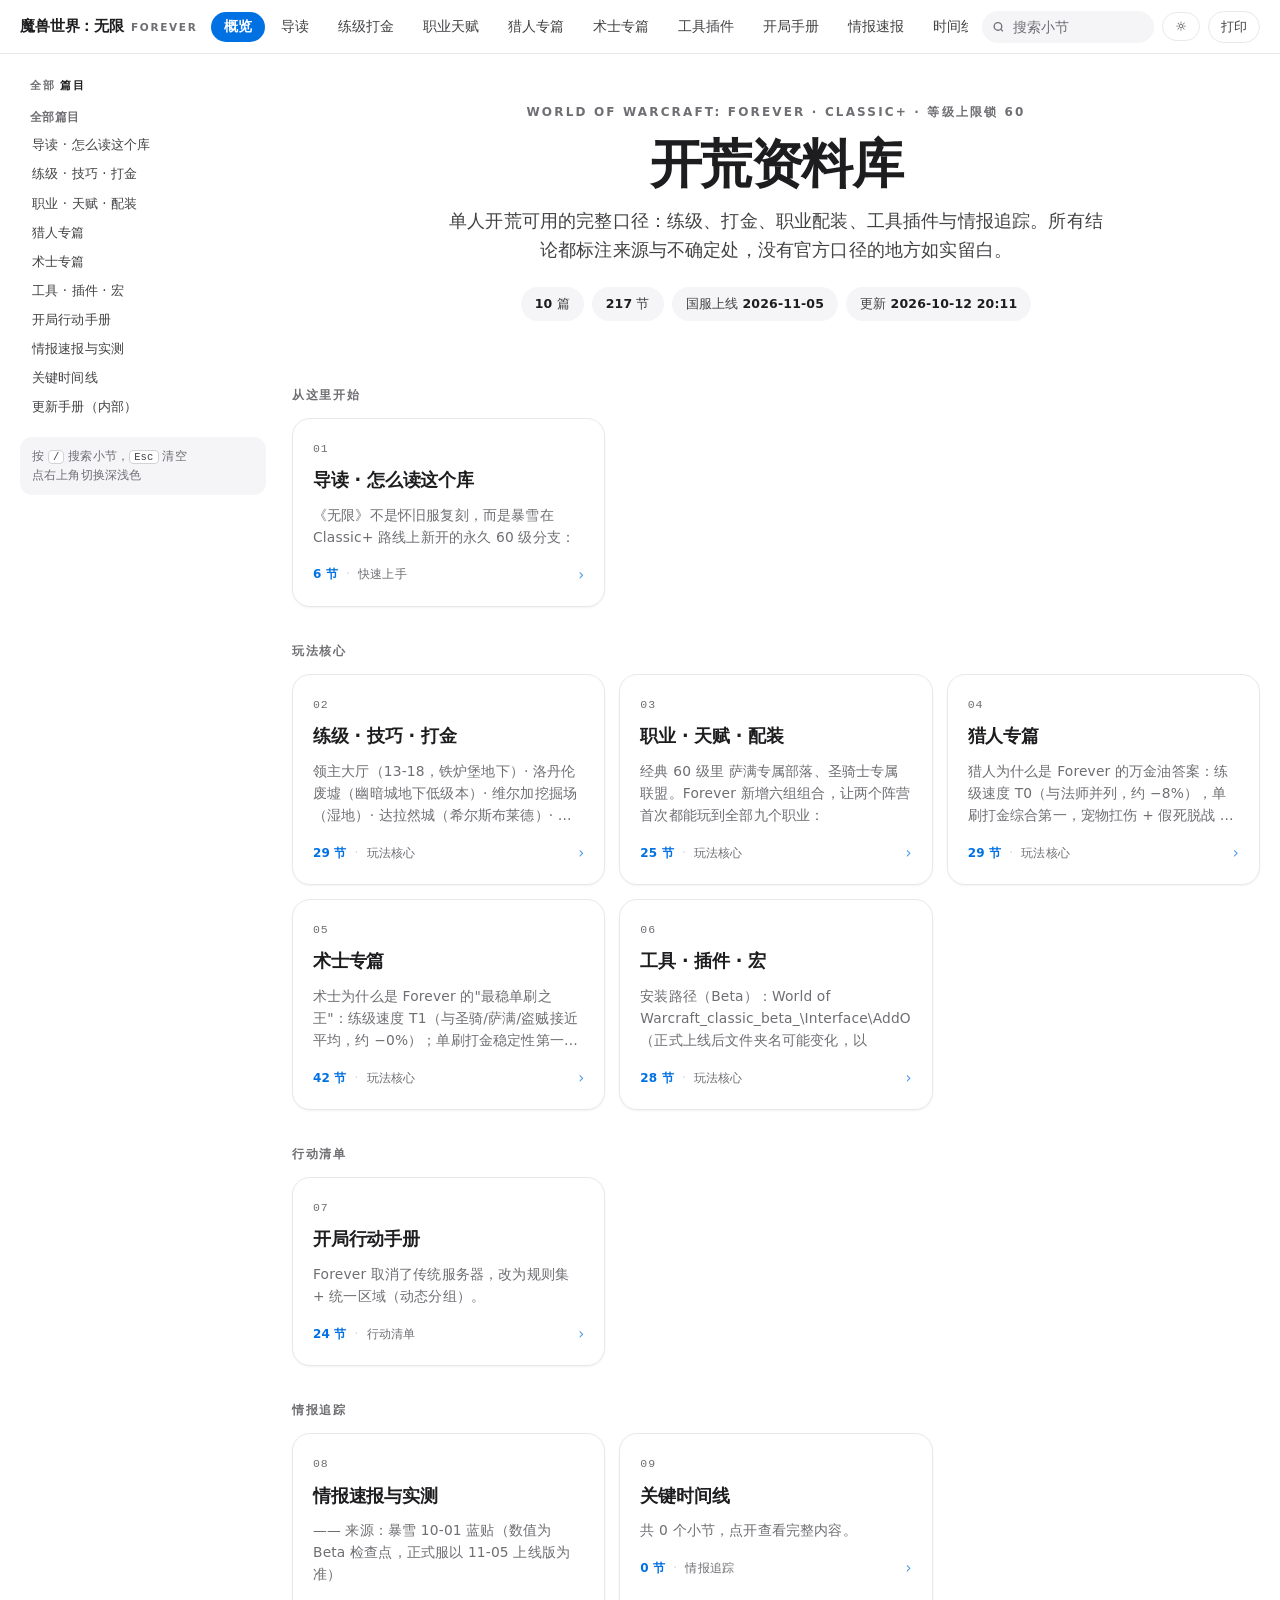
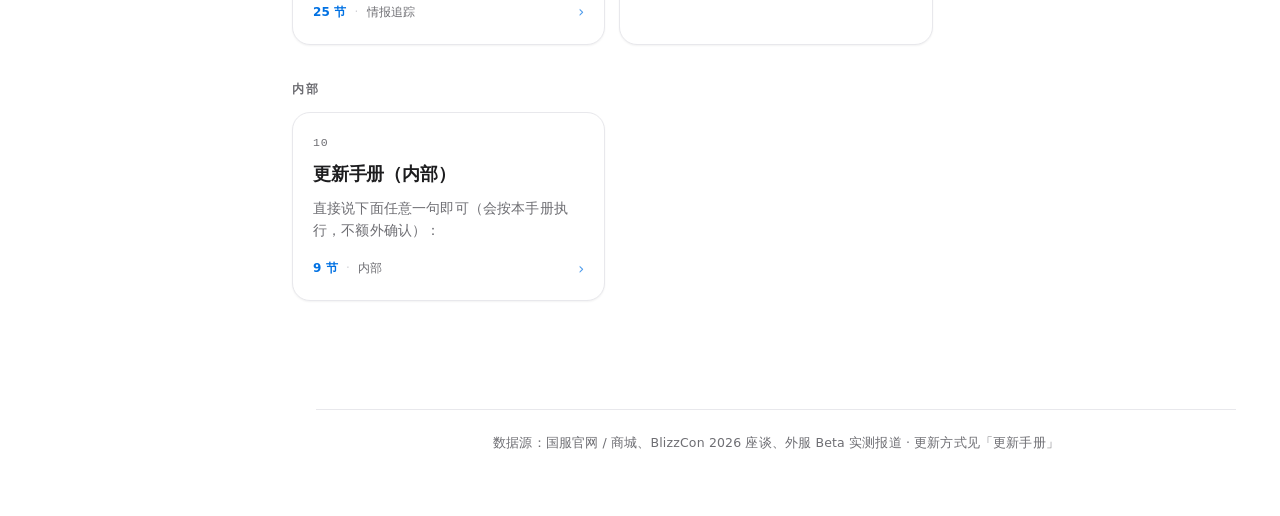
==== index.html @ 631a5f52 "更新：2026-10-12 20:12 同步最新资料库（自动重建网页 + 全量推送）" ====
<!DOCTYPE html>
<html lang="zh-CN" data-theme="light"><head><meta charset="utf-8">
<meta name="viewport" content="width=device-width,initial-scale=1">
<title>《魔兽世界》：无限 · 开荒资料库</title>
<style>/* ============================================================
   Theme: Apple / Google 式轻盈排版
   亮色为主 + 深色可切换；系统字体；大留白；弱装饰
   层级只靠字号 / 字重 / 间距，不用边框与底纹堆叠
   ============================================================ */
:root{
  --bg:#ffffff;
  --bg-soft:#f5f5f7;
  --card:#ffffff;
  --txt:#1d1d1f;
  --txt-2:#424245;
  --mut:#6e6e73;
  --line:#e8e8ec;
  --line-2:#d2d2d7;
  --accent:#0071e3;
  --accent-soft:rgba(0,113,227,.09);
  --accent-line:rgba(0,113,227,.32);
  --code-bg:#f5f5f7;
  --top-bg:rgba(255,255,255,.78);
  --gold:#8a7038;
  --radius:18px;
  --radius-s:12px;
  --shadow:0 1px 2px rgba(0,0,0,.04), 0 12px 32px rgba(0,0,0,.07);
  --shadow-s:0 1px 2px rgba(0,0,0,.05);
  --sans:-apple-system,BlinkMacSystemFont,"SF Pro Text","SF Pro Display",
         "Segoe UI Variable Text","Segoe UI","PingFang SC","Hiragino Sans GB",
         "Microsoft YaHei",system-ui,sans-serif;
  --mono:"SF Mono",ui-monospace,Menlo,Consolas,"Cascadia Mono",monospace;
  --top-h:54px;
}
html[data-theme="dark"]{
  --bg:#0b0b0d;
  --bg-soft:#161617;
  --card:#151517;
  --txt:#f2f2f4;
  --txt-2:#c9c9ce;
  --mut:#8e8e93;
  --line:#2a2a2d;
  --line-2:#3a3a3e;
  --accent:#2997ff;
  --accent-soft:rgba(41,151,255,.13);
  --accent-line:rgba(41,151,255,.42);
  --code-bg:#1c1c1f;
  --top-bg:rgba(11,11,13,.78);
  --gold:#c8aa6e;
  --shadow:0 1px 2px rgba(0,0,0,.5), 0 12px 32px rgba(0,0,0,.45);
}
*{box-sizing:border-box}
html{scroll-behavior:smooth;-webkit-text-size-adjust:100%}
body{
  margin:0;
  font-family:var(--sans);
  font-size:16.5px;
  line-height:1.75;
  letter-spacing:.01em;
  color:var(--txt);
  background:var(--bg);
  -webkit-font-smoothing:antialiased;
}
::selection{background:var(--accent-soft);color:var(--txt)}
a{color:var(--accent);text-decoration:none;border-bottom:1px solid var(--accent-line)}
a:hover{border-bottom-color:var(--accent)}
button{font-family:inherit}

/* ---------- 顶部条（毛玻璃，一步切篇） ---------- */
header.top{
  position:sticky;top:0;z-index:20;height:var(--top-h);
  background:var(--top-bg);
  backdrop-filter:saturate(180%) blur(18px);
  -webkit-backdrop-filter:saturate(180%) blur(18px);
  border-bottom:1px solid var(--line);
}
.top-in{
  max-width:1400px;margin:0 auto;height:100%;
  display:flex;align-items:center;gap:14px;padding:0 20px;
}
.brand{
  display:flex;align-items:baseline;gap:7px;flex:0 0 auto;cursor:pointer;
  border:0;color:var(--txt);font-size:15px;font-weight:700;letter-spacing:-.01em;
}
.brand:hover{border:0}
.brand em{
  font-style:normal;font-size:10.5px;font-weight:600;letter-spacing:.16em;
  color:var(--mut);text-transform:uppercase;
}
nav.chips{
  flex:1 1 auto;min-width:0;display:flex;gap:3px;overflow-x:auto;
  scrollbar-width:none;-ms-overflow-style:none;
}
nav.chips::-webkit-scrollbar{display:none}
.chip{
  flex:0 0 auto;white-space:nowrap;cursor:pointer;
  padding:6px 13px;border:0;border-radius:999px;
  font-size:13.5px;font-weight:500;color:var(--txt-2);
  background:transparent;transition:background .16s,color .16s;
}
.chip:hover{background:var(--bg-soft)}
.chip.on{background:var(--accent);color:#fff;font-weight:600}
html[data-theme="dark"] .chip.on{color:#fff}
.tools{flex:0 0 auto;display:flex;align-items:center;gap:8px}
.search{position:relative}
.search input{
  width:172px;padding:7px 12px 7px 30px;
  font-family:inherit;font-size:13.5px;color:var(--txt);
  background:var(--bg-soft);border:1px solid transparent;border-radius:999px;
  transition:.18s;
}
.search input::placeholder{color:var(--mut)}
.search input:focus{
  outline:none;background:var(--card);
  border-color:var(--accent-line);box-shadow:0 0 0 4px var(--accent-soft);
}
.search .ico{
  position:absolute;left:10px;top:50%;transform:translateY(-50%);
  width:13px;height:13px;color:var(--mut);pointer-events:none;
}
.tools button{
  cursor:pointer;border:1px solid var(--line);background:var(--card);
  color:var(--txt-2);border-radius:999px;padding:6px 12px;font-size:13px;
  transition:.16s;
}
.tools button:hover{border-color:var(--accent-line);color:var(--accent)}
@media(max-width:1080px){
  .search input{width:120px}
  .brand em{display:none}
}
@media(max-width:820px){
  .search{display:none}
  .chip{padding:5px 11px;font-size:13px}
}

/* ---------- 布局 ---------- */
#app{
  display:flex;align-items:flex-start;gap:22px;
  max-width:1400px;margin:0 auto;padding:22px 20px 40px;
}

/* ---------- 侧栏：只放当前篇目录 ---------- */
aside.side{
  width:250px;flex:0 0 250px;position:sticky;top:calc(var(--top-h) + 22px);
  align-self:flex-start;max-height:calc(100vh - var(--top-h) - 44px);
  overflow-y:auto;overscroll-behavior:contain;padding-right:4px;
}
aside.side::-webkit-scrollbar{width:6px}
aside.side::-webkit-scrollbar-thumb{background:var(--line-2);border-radius:3px}
aside.side::-webkit-scrollbar-track{background:transparent}
.side-t{
  font-size:11px;font-weight:600;letter-spacing:.14em;text-transform:uppercase;
  color:var(--mut);margin:0 0 8px 10px;
}
.side-t b{color:var(--txt);font-weight:600}
.toclist a{
  display:block;border:0;border-left:2px solid transparent;
  padding:4px 10px;margin:1px 0;border-radius:0 8px 8px 0;
  font-size:13.4px;line-height:1.5;color:var(--txt-2);
  overflow:hidden;text-overflow:ellipsis;white-space:nowrap;transition:.14s;
}
.toclist a.l1{padding-left:22px;font-size:12.8px;color:var(--mut);display:none}
.toclist a.l1.sub-show{display:block}
.toclist.res a.l1{display:block}
.toclist a:hover{color:var(--accent);background:var(--bg-soft);border-left-color:var(--accent-line)}
.toclist a.cur{color:var(--accent);font-weight:600;border-left-color:var(--accent);background:var(--accent-soft)}
.tocgroup{
  font-size:11.5px;color:var(--mut);margin:12px 0 4px;padding-left:10px;
  font-weight:600;letter-spacing:.04em;
}
.side-empty{font-size:13px;color:var(--mut);padding:6px 10px}
.side-hint{
  margin-top:16px;padding:10px 12px;border-radius:var(--radius-s);
  background:var(--bg-soft);font-size:11.5px;line-height:1.6;color:var(--mut);
}
.side-hint kbd{
  font-family:var(--mono);font-size:10.5px;background:var(--card);
  border:1px solid var(--line-2);border-radius:4px;padding:0 4px;color:var(--txt-2);
}

/* ---------- 正文 ---------- */
main{flex:1;min-width:0}
.doc{display:none;max-width:920px;margin:0 auto}
.doc.home{max-width:1080px}
.doc.on{display:block}
.doc .title{
  font-size:31px;font-weight:700;letter-spacing:-.015em;line-height:1.25;
  margin:6px 0 6px;color:var(--txt);
}
.doc .sub{font-size:14px;color:var(--mut);margin:0 0 26px}
.doc .sub span+span::before{content:"·";margin:0 8px;color:var(--line-2)}

h1{font-size:31px;font-weight:700;letter-spacing:-.015em;margin:0}
h2{
  font-size:22px;font-weight:700;letter-spacing:-.01em;color:var(--txt);
  margin:40px 0 12px;scroll-margin-top:calc(var(--top-h) + 24px);
}
h3{
  font-size:18px;font-weight:600;color:var(--txt);
  margin:28px 0 10px;scroll-margin-top:calc(var(--top-h) + 24px);
}
h4,h5,h6{font-size:16px;font-weight:600;color:var(--txt-2);margin:20px 0 8px;
  scroll-margin-top:calc(var(--top-h) + 24px)}
p{margin:12px 0}
strong{font-weight:700;color:var(--txt)}
em{font-style:normal;color:var(--txt)}
hr{border:0;height:1px;background:var(--line);margin:34px 0}

ul,ol{margin:12px 0;padding-left:24px}
li{margin:6px 0}
li::marker{color:var(--mut)}
ul ul,ol ol,ul ol,ol ul{margin:6px 0}

blockquote{
  margin:18px 0;padding:14px 18px;border-radius:0 var(--radius-s) var(--radius-s) 0;
  background:var(--bg-soft);border-left:3px solid var(--accent);
  color:var(--txt-2);font-size:15.5px;
}
blockquote strong{color:var(--txt)}

code{
  font-family:var(--mono);font-size:13.6px;background:var(--code-bg);
  padding:2px 6px;border-radius:6px;color:var(--txt);
}
pre{
  margin:18px 0;padding:16px 18px;border-radius:var(--radius-s);
  background:var(--code-bg);white-space:pre-wrap;word-break:break-word;
  overflow-x:auto;
}
pre code{background:none;padding:0;font-size:13.4px}

/* ---------- 表格 ---------- */
.tw{
  margin:20px 0;border:1px solid var(--line);border-radius:var(--radius-s);
  overflow-x:auto;background:var(--card);
}
table{border-collapse:collapse;width:100%;font-size:14.6px}
th{
  text-align:left;font-weight:600;font-size:13.6px;color:var(--txt-2);
  background:var(--bg-soft);padding:11px 14px;
  border-bottom:1px solid var(--line-2);white-space:nowrap;
}
td{
  padding:11px 14px;border-bottom:1px solid var(--line);
  color:var(--txt-2);vertical-align:top;
}
tbody tr:last-child td{border-bottom:0}
tbody tr:hover{background:var(--accent-soft)}

.cb{
  display:inline-block;width:15px;height:15px;margin-right:8px;vertical-align:-3px;
  border:1.5px solid var(--line-2);border-radius:4px;background:var(--card);
}
.cb.checked{background:var(--accent);border-color:var(--accent);position:relative}
.cb.checked::after{
  content:"";position:absolute;left:4px;top:1px;width:4px;height:8px;
  border:2px solid #fff;border-top:0;border-left:0;transform:rotate(40deg);
}

/* ---------- 首页概览 ---------- */
.home .hero{padding:26px 0 30px;text-align:center}
.home .eyebrow{
  font-size:12px;font-weight:600;letter-spacing:.18em;text-transform:uppercase;
  color:var(--mut);margin-bottom:12px;
}
.home h1{
  font-size:clamp(34px,5.2vw,52px);letter-spacing:-.03em;line-height:1.12;
  margin:0 0 14px;font-weight:700;
}
.home .lede{
  max-width:660px;margin:0 auto;font-size:17.5px;line-height:1.65;color:var(--txt-2);
}
.home .facts{
  display:flex;flex-wrap:wrap;justify-content:center;gap:8px;margin-top:22px;
}
.home .facts span{
  font-size:12.5px;color:var(--txt-2);background:var(--bg-soft);
  border-radius:999px;padding:6px 14px;
}
.home .facts span b{color:var(--txt);font-weight:600}
.home .sec-t{
  font-size:12px;font-weight:600;letter-spacing:.14em;text-transform:uppercase;
  color:var(--mut);margin:34px 0 12px;
}
.grid{display:grid;grid-template-columns:repeat(auto-fill,minmax(268px,1fr));gap:14px}
.card{
  cursor:pointer;background:var(--card);border:1px solid var(--line);
  border-radius:var(--radius);padding:20px 20px 18px;
  box-shadow:var(--shadow-s);transition:transform .18s,box-shadow .18s,border-color .18s;
}
.card:hover{
  transform:translateY(-3px);box-shadow:var(--shadow);border-color:var(--accent-line);
}
.card .no{
  font-family:var(--mono);font-size:11.5px;color:var(--mut);letter-spacing:.08em;
}
.card h3{font-size:17.5px;font-weight:600;margin:6px 0 8px;color:var(--txt);letter-spacing:-.01em}
.card p{
  font-size:13.8px;line-height:1.6;color:var(--mut);margin:0 0 14px;
  display:-webkit-box;-webkit-line-clamp:3;-webkit-box-orient:vertical;overflow:hidden;
}
.card .meta{font-size:12px;color:var(--mut);display:flex;align-items:center;gap:8px}
.card .meta b{color:var(--accent);font-weight:600}
.card .meta i{font-style:normal;color:var(--line-2)}
.card .arrow{margin-left:auto;color:var(--accent);font-size:15px;opacity:.7}
.card:hover .arrow{opacity:1}

/* ---------- 上一篇 / 下一篇 ---------- */
.pager{display:flex;gap:12px;margin:52px 0 0}
.pager a{
  flex:1;min-width:0;border:1px solid var(--line);border-radius:var(--radius);
  background:var(--card);padding:15px 18px;color:var(--txt);
  box-shadow:var(--shadow-s);transition:.18s;
}
.pager a:hover{border-color:var(--accent-line);transform:translateY(-2px);box-shadow:var(--shadow)}
.pager a .lab{display:block;font-size:11.5px;color:var(--mut);letter-spacing:.06em;margin-bottom:3px}
.pager a .nm{
  display:block;font-size:15px;font-weight:600;
  overflow:hidden;text-overflow:ellipsis;white-space:nowrap;
}
.pager a.next{text-align:right}

/* ---------- 回到顶部 ---------- */
#totop{
  position:fixed;right:22px;bottom:26px;width:42px;height:42px;border-radius:50%;
  cursor:pointer;z-index:15;background:var(--card);color:var(--txt-2);
  border:1px solid var(--line);box-shadow:var(--shadow-s);font-size:17px;line-height:1;
  opacity:0;pointer-events:none;transition:.2s;
}
#totop.show{opacity:.92;pointer-events:auto}
#totop:hover{color:var(--accent);border-color:var(--accent-line)}

footer{
  max-width:920px;margin:56px auto 0;padding:22px 0;text-align:center;
  color:var(--mut);font-size:12.5px;border-top:1px solid var(--line);
}

::-webkit-scrollbar{width:10px;height:10px}
::-webkit-scrollbar-track{background:transparent}
::-webkit-scrollbar-thumb{background:var(--line-2);border-radius:5px;border:3px solid var(--bg)}
::-webkit-scrollbar-thumb:hover{background:var(--mut)}

@media(max-width:1000px){
  #app{flex-direction:column;gap:0;padding:16px 16px 30px}
  aside.side{
    width:100%;flex:none;position:static;max-height:none;overflow:visible;
    margin:0 0 18px;padding:14px 16px;border:1px solid var(--line);
    border-radius:var(--radius);background:var(--bg-soft);
  }
  .doc .title{font-size:26px}
  .pager{flex-direction:column}
}

@media print{
  header.top,aside.side,#totop,.pager{display:none!important}
  #app{display:block;max-width:none;padding:0}
  body{background:#fff;color:#1a1a1a;font-size:11pt}
  .doc{display:block!important;max-width:none;margin:0;page-break-after:always}
  .home{page-break-after:always}
  h2{font-size:15pt;margin:18px 0 8px;scroll-margin-top:0}
  h3{font-size:12.5pt}
  th{background:#f2f2f4;color:#333}
  td,li,p{color:#222}
  .tw{border:1px solid #ccc;margin:10px 0}
  pre,code{background:#f4f4f6;color:#222}
  blockquote{background:#f6f6f8;border-left:3px solid #999;color:#333}
  .card{border:1px solid #ddd;box-shadow:none;break-inside:avoid}
  a{color:#1a1a1a;border:0}
}
</style>
<script>
(function(){try{
  var t=localStorage.getItem('wf-theme');
  if(!t){t=(window.matchMedia&&window.matchMedia('(prefers-color-scheme: dark)').matches)?'dark':'light';}
  document.documentElement.setAttribute('data-theme',t);
}catch(e){}})();
</script></head><body>
<header class="top"><div class="top-in">
  <a class="brand" href="#home">魔兽世界：无限<em>Forever</em></a>
  <nav class="chips"><button class="chip on" type="button" data-k="home">概览</button><button class="chip" type="button" data-k="README_md">导读</button><button class="chip" type="button" data-k="leveling_and_gold_md">练级打金</button><button class="chip" type="button" data-k="classes_and_gear_md">职业天赋</button><button class="chip" type="button" data-k="hunter_md">猎人专篇</button><button class="chip" type="button" data-k="warlock_md">术士专篇</button><button class="chip" type="button" data-k="tools_and_ui_md">工具插件</button><button class="chip" type="button" data-k="launch_playbook_md">开局手册</button><button class="chip" type="button" data-k="intel_digest_md">情报速报</button><button class="chip" type="button" data-k="timeline_md">时间线</button><button class="chip" type="button" data-k="update_playbook_md">更新手册</button></nav>
  <div class="tools">
    <div class="search">
      <svg class="ico" viewBox="0 0 24 24" fill="none" stroke="currentColor" stroke-width="2.4">
        <circle cx="11" cy="11" r="7"></circle><path d="M20 20l-3.6-3.6"></path></svg>
      <input id="q" placeholder="搜索小节" autocomplete="off">
    </div>
    <button type="button" id="themeBtn" title="切换深浅">&#9788;</button>
    <button type="button" onclick="window.print()">打印</button>
  </div>
</div></header>
<div id="app">
  <aside class="side">
    <div class="side-t">本篇 <b>目录</b></div>
    <div class="toclist" id="tocList"></div>
    <div class="side-hint">按 <kbd>/</kbd> 搜索小节，<kbd>Esc</kbd> 清空<br>点右上角切换深浅色</div>
  </aside>
  <main>
    <section class="doc home on" id="home"><div class="hero"><div class="eyebrow">World of Warcraft: Forever &#183; Classic+ &#183; 等级上限锁 60</div><h1>开荒资料库</h1><p class="lede">单人开荒可用的完整口径：练级、打金、职业配装、工具插件与情报追踪。所有结论都标注来源与不确定处，没有官方口径的地方如实留白。</p><div class="facts"><span><b>10</b> 篇</span><span><b>217</b> 节</span><span>国服上线 <b>2026-11-05</b></span><span>更新 <b>2026-10-12 20:11</b></span></div></div><div class="sec-t">从这里开始</div><div class="grid"><div class="card" data-k="README_md" role="button" tabindex="0"><div class="no">01</div><h3>导读 · 怎么读这个库</h3><p>《无限》不是怀旧服复刻，而是暴雪在 Classic+ 路线上新开的永久 60 级分支：</p><div class="meta"><b>6 节</b><i>·</i><span>快速上手</span><span class="arrow">&#8250;</span></div></div></div><div class="sec-t">玩法核心</div><div class="grid"><div class="card" data-k="leveling_and_gold_md" role="button" tabindex="0"><div class="no">02</div><h3>练级 · 技巧 · 打金</h3><p>领主大厅（13-18，铁炉堡地下）· 洛丹伦废墟（幽暗城地下低级本）· 维尔加挖掘场（湿地）· 达拉然城（希尔斯布莱德）· 沉没之城（纳迦/海盗）· 克</p><div class="meta"><b>29 节</b><i>·</i><span>玩法核心</span><span class="arrow">&#8250;</span></div></div><div class="card" data-k="classes_and_gear_md" role="button" tabindex="0"><div class="no">03</div><h3>职业 · 天赋 · 配装</h3><p>经典 60 级里 萨满专属部落、圣骑士专属联盟。Forever 新增六组组合，让两个阵营首次都能玩到全部九个职业：</p><div class="meta"><b>25 节</b><i>·</i><span>玩法核心</span><span class="arrow">&#8250;</span></div></div><div class="card" data-k="hunter_md" role="button" tabindex="0"><div class="no">04</div><h3>猎人专篇</h3><p>猎人为什么是 Forever 的万金油答案：练级速度 T0（与法师并列，约 −8%），单刷打金综合第一，宠物扛伤 + 假死脱战 + 几乎零消耗。最契合 </p><div class="meta"><b>29 节</b><i>·</i><span>玩法核心</span><span class="arrow">&#8250;</span></div></div><div class="card" data-k="warlock_md" role="button" tabindex="0"><div class="no">05</div><h3>术士专篇</h3><p>术士为什么是 Forever 的"最稳单刷之王"：练级速度 T1（与圣骑/萨满/盗贼接近平均，约 −0%）；单刷打金稳定性第一（几乎不会死）；宠物坦 +</p><div class="meta"><b>42 节</b><i>·</i><span>玩法核心</span><span class="arrow">&#8250;</span></div></div><div class="card" data-k="tools_and_ui_md" role="button" tabindex="0"><div class="no">06</div><h3>工具 · 插件 · 宏</h3><p>安装路径（Beta）：World of Warcraft_classic_beta_\Interface\AddOns\（正式上线后文件夹名可能变化，以</p><div class="meta"><b>28 节</b><i>·</i><span>玩法核心</span><span class="arrow">&#8250;</span></div></div></div><div class="sec-t">行动清单</div><div class="grid"><div class="card" data-k="launch_playbook_md" role="button" tabindex="0"><div class="no">07</div><h3>开局行动手册</h3><p>Forever 取消了传统服务器，改为规则集 + 统一区域（动态分组）。</p><div class="meta"><b>24 节</b><i>·</i><span>行动清单</span><span class="arrow">&#8250;</span></div></div></div><div class="sec-t">情报追踪</div><div class="grid"><div class="card" data-k="intel_digest_md" role="button" tabindex="0"><div class="no">08</div><h3>情报速报与实测</h3><p>—— 来源：暴雪 10-01 蓝贴（数值为 Beta 检查点，正式服以 11-05 上线版为准）</p><div class="meta"><b>25 节</b><i>·</i><span>情报追踪</span><span class="arrow">&#8250;</span></div></div><div class="card" data-k="timeline_md" role="button" tabindex="0"><div class="no">09</div><h3>关键时间线</h3><p>共 0 个小节，点开查看完整内容。</p><div class="meta"><b>0 节</b><i>·</i><span>情报追踪</span><span class="arrow">&#8250;</span></div></div></div><div class="sec-t">内部</div><div class="grid"><div class="card" data-k="update_playbook_md" role="button" tabindex="0"><div class="no">10</div><h3>更新手册（内部）</h3><p>直接说下面任意一句即可（会按本手册执行，不额外确认）：</p><div class="meta"><b>9 节</b><i>·</i><span>内部</span><span class="arrow">&#8250;</span></div></div></div></section><section class="doc" id="README_md"><div class="title">导读 · 怎么读这个库</div><div class="sub"><span>快速上手</span><span>6 节</span></div><blockquote>Classic+ 永久分支 · 等级上限锁 60 · 无飞行 · 无等级缩放 · 规则集取代服务器 国服上线 <strong>2026-11-05 约 07:00</strong>（= 2026-11-04 15:00 PST）</blockquote>
<hr>
<h2 id="p1_sec1">一、这到底是什么</h2>
<p>《无限》不是怀旧服复刻，而是暴雪在 <strong>Classic+</strong> 路线上新开的<strong>永久 60 级分支</strong>：</p>
<ul><li><strong>永久</strong>：不删档、不转换，账号资产长期保留（与"赛季服"相反）</li><li><strong>等级锁 60</strong>：没有满级之后继续升的天数系统</li><li><strong>无飞行</strong>：40 级才有地面坐骑，地图移动成本极高 —— 这是所有路线计算的起点</li><li><strong>无等级缩放 / 无直升</strong>：1-60 必须实打实练</li><li><strong>规则集（Rule Set）取代服务器</strong>：同规则集 + 同阵营才能组队</li><li><strong>无个人拾取</strong>：团本掉落所有人都能拿，也意味着"带老板"彻底归零</li></ul>
<h2 id="p1_sec2">二、关键事实速览</h2>
<div class="tw"><table><thead><tr><th>项目</th><th>事实</th></tr></thead><tbody><tr><td>上线（全球）</td><td>2026-11-04 15:00 PST = 北京 11-05 约 07:00</td></tr><tr><td>国服 Beta</td><td>2026-10-06 ~ 10-26（删档，¥388 天裔史诗礼包 / 官方活动资格）</td></tr><tr><td>国际服 Beta</td><td>2026-09-17 开，10-01 升 30 级，10-21 结束</td></tr><tr><td>名称预留</td><td><strong>国服 11-03 ~ 11-04</strong>／<strong>国际服 10-27 ~ 11-03</strong>（分区差异，均为官方口径）</td></tr><tr><td>首周团本</td><td>2026-12-09 / 12-10：Barrow Deeps(10人) / Hyjal Summit(20人) / Onyxia's Lair(40人)</td></tr><tr><td>等级上限</td><td>60（Beta 阶段仅到 30）</td></tr><tr><td>天赋</td><td>10 级起 1 点/级，60 级共 51 点，每系每 5 点解锁一排</td></tr><tr><td>RMT</td><td>GDKP 明文禁止；第三方购金<strong>买卖双方同罚</strong>（没收金币 + 封号）</td></tr><tr><td>首份 BIS</td><td><strong>12-09 前不存在</strong> —— 物品属性掉落前完全隐藏、无地下城手册</td></tr></tbody></table></div>
<h2 id="p1_sec3">三、只有 5 件事要在上线前做（其余一律上线后再弄）</h2>
<ol><li><strong>决定规则集</strong>：同规则集 + 同阵营才能组队，这是选错回不了头的决定（见「开局行动手册」）</li><li><strong>备 3 组完整角色名</strong>：名 + 姓双字段，避开随机名生成器（9-29 误封事故曾导致资格被永撤）</li><li><strong>下载客户端</strong>：战网桌面应用 → 左上"偏好" → 《无限》，或官网绿色完整版</li><li><strong>买不买礼包</strong>：¥218 英雄礼包不含 Beta 资格、含名称预留；¥388 天裔史诗含国服 Beta</li><li><strong>定职业与专业</strong>：先定这两项，其余（键位、插件、宏）上线前 10 分钟就够</li></ol>
<blockquote>硬件：能跑 12.x 正式服的机器即可，本库不单列门槛。</blockquote>
<h2 id="p1_sec4">四、游戏内才是大头（按你想解决的问题直接跳）</h2>
<div class="tw"><table><thead><tr><th>你想解决什么</th><th>直接看这一份</th></tr></thead><tbody><tr><td>怎么升得最快、怎么赚钱</td><td><strong>★ 练级 · 技巧 · 打金</strong></td></tr><tr><td>选什么职业/种族、怎么点天赋、堆什么属性</td><td><strong>★ 职业 · 天赋 · 配装</strong></td></tr><tr><td>插件、宏、数据库、天赋模拟器、公会工具</td><td><strong>★ 工具 · 插件 · 宏</strong></td></tr><tr><td>上线那几天该做什么、第一周干什么</td><td><strong>★ 开局行动手册</strong></td></tr><tr><td>今天官方又发了什么、Beta 实测了什么</td><td><strong>★ 情报速报与实测</strong></td></tr><tr><td>记住所有日期节点</td><td>关键时间线</td></tr><tr><td>让我更新资料库、信源在哪</td><td>更新手册（内部，不含情报）</td></tr></tbody></table></div>
<h2 id="p1_sec5">五、文档构成（共 10 篇）</h2>
<p><strong>怎么用这个页面：</strong> 打开先是 9 篇的卡片索引，点卡片进入；顶部色块任何时候都能一步切篇。左栏是<strong>当前篇</strong>的目录 —— 读到哪一段就展开它的小节，点一下直达；顶栏搜索框跨篇找小节（按 <code>/</code> 快速聚焦，<code>Esc</code> 清空）；右上角切换深色 / 浅色。</p>
<div class="tw"><table><thead><tr><th>篇</th><th>内容</th></tr></thead><tbody><tr><td>README 首页</td><td>这是什么 + 关键事实 + 5 件事 + 按问题跳转的索引</td></tr><tr><td><strong>★ 练级 · 技巧 · 打金</strong></td><td>1-60 路线表、经验收益结构、营地与休息、时耗基准、单刷打金职业排序与 8 个 Forever 独有打金杠杆</td></tr><tr><td><strong>★ 职业 · 天赋 · 配装</strong></td><td>种族×职业矩阵、种族特长全表、九职业优劣势、天赋配点、属性体系与来源优先级</td></tr><tr><td><strong>★ 猎人专篇</strong></td><td>猎人一站式：种族与起点、宠物机制 8 条变化、技能循环（10-01 后）、加点 1-60（含两套终盘）、装备与词缀、打怪节奏与路线、单刷打金、宏与红线</td></tr><tr><td><strong>★ 术士专篇</strong></td><td>术士一站式：种族与起点（含巨魔新组合/天裔不可玩）、恶魔/宠物机制（随装备缩放+恶魔牺牲+恶魔契约）、技能与循环（灾祸诅咒分离/DOT 可暴击/10-01·10-07 后）、加点 1-60（含两套终盘）、装备词缀、打怪节奏与路线、单刷打金、宏与红线</td></tr><tr><td><strong>★ 工具 · 插件 · 宏</strong></td><td>数据库、天赋模拟器、插件生态与已知坑、宏的真实上限与合规红线、社区与公会</td></tr><tr><td><strong>★ 开局行动手册</strong></td><td>游戏外 5 件事、上线 24 小时清单、冲刺时间表、规则集与命名、开局 72 小时、满级前 5 周</td></tr><tr><td><strong>★ 情报速报与实测</strong></td><td>2026-09-19 → 10-04 逐日蓝贴摘要、外服 Beta 硬数据与捷径、实测发现与文档修正清单</td></tr><tr><td>关键时间线</td><td>从礼包到 2027 的全部日期节点（一眼看完）</td></tr><tr><td>更新手册（内部）</td><td>怎么触发更新、信源优先级、分级写入规则；<strong>未启用自动监控</strong></td></tr></tbody></table></div>
<h2 id="p1_sec6">六、三条最容易踩的坑</h2>
<ol><li><strong>副本杀怪与地下城任务都不是经验来源</strong>（10-01 蓝贴：地下城任务额外经验比普通任务低 50%）—— 升级主力是普通任务。</li><li><strong>没有 BIS 列表</strong> —— 物品属性掉落前完全隐藏，12-09 前任何"最优配装"都是推算。</li><li><strong>别买金、别 GDKP</strong> —— 买家同样会被没收金币并封号。</li></ol>
<hr>
<p>本资料库所有内容锚定 Forever 独有机制，凡官方未确认的一律标注"待验证"。</p></section><section class="doc" id="leveling_and_gold_md"><div class="title">练级 · 技巧 · 打金</div><div class="sub"><span>玩法核心</span><span>29 节</span></div><h2 id="p2_sec1">上篇：1-60 最快路线表与赚钱路线</h2>
<h3 id="p2_sec2">零、先说结论（一句话路线）</h3>
<blockquote><strong>不要指望"升级变快"——经验曲线完全没改；真正的提速空间全部来自"少走弯路 + 不断档 + 吃透新区域"。</strong></blockquote>
<blockquote>最优解：<strong>任务为主线 → 每个五人本只打一次且接满任务 → 35-45 进新区域「河林」替代反复刷本 → 40 级立刻买骑术 → 沿途靠剥皮零成本换第一桶金。</strong></blockquote>
<hr>
<h3 id="p2_sec3">一、决定路线的 7 条硬约束（Forever 独有，务必先吃透）</h3>
<div class="tw"><table><thead><tr><th>#</th><th>约束</th><th>确切含义</th><th>对路线的影响</th></tr></thead><tbody><tr><td>1</td><td><strong>经验曲线完全沿用原版，未加速</strong></td><td>开发者明确：00级到 60 级基线约 <strong>160 小时</strong>（路线不熟 200+ 小时）</td><td>Forever 不会让你"更快满级"，只能靠效率抹平；别信"几天满级"</td></tr><tr><td>2</td><td><strong>副本：杀怪经验大幅下调</strong>；（2026-10-02 按官方 10-01 蓝贴修正：地下城任务的经验收益已下调，额外经验价值仅为普通任务的约一半，副本以任务与装备为主、不是经验来源）</td><td>首次通关收益丰厚；<strong>反复刷同一副本不再是高效手段</strong></td><td><strong>经典"血色/祖尔法拉克无限刷本"捷径在 Forever 基本废掉</strong></td></tr><tr><td>3</td><td><strong>不鼓励纯刷怪练级</strong></td><td>设计师明确希望玩家做任务、游历世界</td><td>AoE 单刷只能当补充，不能当主线</td></tr><tr><td>4</td><td><strong>没有飞行坐骑</strong></td><td>官方原话：飞行会彻底破坏 60 级的世界探索感</td><td>40 级才有地面坐骑；此前靠<strong>鸟点 + 炉石</strong>；<strong>优先开全鸟点 = 核心效率杠杆</strong></td></tr><tr><td>5</td><td><strong>没有等级缩放、没有直升服务</strong></td><td>等级压制仍然存在</td><td>越级打怪效率极低，必须严格按等级带推进</td></tr><tr><td>6</td><td><strong>规则集取代服务器</strong>（普通/PvP/角色扮演；专家模式后续开放）</td><td><strong>同规则集 + 同阵营才能组队</strong></td><td>开荒主号选<strong>普通</strong>；与朋友开荒前必须先统一规则集与阵营，否则无法同队</td></tr><tr><td>7</td><td><strong>没有个人拾取</strong>（保留队长分配/需求贪婪）</td><td>金团、DKP 生态保留</td><td>装备可以买，金币有真实购买力</td></tr></tbody></table></div>
<blockquote>这 7 条叠加的直接推论：<strong>Forever 的练级 meta 完全不同于普通怀旧服</strong>——带刷失效、AoE 削弱、"续航强 + 能持续做任务"的职业（猎人/术士）价值上升，"依赖副本刷怪"的打法贬值。</blockquote>
<hr>
<h3 id="p2_sec4">二、地图等级带（Forever 新/重做区域）</h3>
<div class="tw"><table><thead><tr><th>区域</th><th>等级带</th><th>关键内容</th><th>练级价值</th></tr></thead><tbody><tr><td><strong>泽风岛</strong></td><td><strong>1-12</strong></td><td>新种族"天裔"专属新手区（悬浮孤岛）；联盟天裔可选法师、部落天裔可选萨满</td><td>天裔玩家的 1-12 区；非天裔仍是经典新手区</td></tr><tr><td><strong>河林（Riverglades）</strong></td><td><strong>35-45</strong>（另有 30-45 说法，待官方确认）</td><td>赤脊山北侧；<strong>150+ 新任务</strong>；含 <strong>黑市拍卖行</strong>、<strong>热砂港码头（乘船直达加基森）</strong>；五人本「克罗多克要塞」</td><td>★★★ <strong>练级最大红利</strong>：原版 30-45 只能反复刷 SM/ZF，现在有完整任务带</td></tr><tr><td><strong>辛德拉（Shen'dralas）</strong></td><td>约 40+（待验证）</td><td>凄凉之地南端；联动厄运之槌、玛格拉姆/吉尔吉斯半人马</td><td>中后段补充</td></tr><tr><td><strong>海加尔山</strong></td><td><strong>偏满级后段</strong></td><td>从冬泉谷进入；60 级野外区 + 世界任务 + 声望 + 野外BOSS；20 人团本「海加尔峰会」、10 人团本「深穴/荒穴深地」入口之一</td><td>⚠️ <strong>设计师刻意让此处升级进一步放缓</strong> → 它是满级后的装备/声望区，<strong>不是效率练级区</strong></td></tr></tbody></table></div>
<h4>9 个新五人本（13-60 覆盖）</h4>
<p>领主大厅（13-18，铁炉堡地下）· 洛丹伦废墟（幽暗城地下低级本）· 维尔加挖掘场（湿地）· 达拉然城（希尔斯布莱德）· 沉没之城（纳迦/海盗）· 克罗多克要塞（河林附近，约 40-45）· 奥卡兹监狱（尘泥沼泽外海）· 黑喉要塞（熊怪/费伍德相关）· 塑造者之台（安戈洛环形山，58-60）。</p>
<blockquote><strong>关键打法（10-02 按官方 10-01 蓝贴修正）</strong>：本的任务经验<strong>不再巨幅提升</strong>（地下城任务额外经验已被下调至普通任务的约一半）→ 每个本仍然是「<strong>先接满全任务 → 只打一次 → 交完走人</strong>」，但它的定位从"经验巨坑"变成"<strong>一次性任务包 + 装备包</strong>"，<strong>不要为经验专程去刷本</strong>。完整的经验收益结构与技巧清单见 <code>练级 · 技巧 · 打金</code>。</blockquote>
<hr>
<h3 id="p2_sec5">三、1-60 最快路线表</h3>
<blockquote>各地图精确等级带请以游戏内实测、Wowhead/NGA 的 Forever 专区为准；下表为主流排法，标注 ★ 的是 Forever 新增/关键插入点。</blockquote>
<div class="tw"><table><thead><tr><th>阶段</th><th>联盟推荐</th><th>部落推荐</th><th>Forever 要点</th></tr></thead><tbody><tr><td><strong>1-12</strong></td><td>艾尔文森林 / 丹莫罗 / 泰达希尔</td><td>杜隆塔尔 / 莫高雷 / 提瑞斯法林地</td><td>★ 天裔玩家走<strong>泽风岛</strong>（需购礼包）</td></tr><tr><td><strong>12-20</strong></td><td>西部荒野 / 洛克莫丹 / 黑海岸</td><td>贫瘠之地 / 银松森林</td><td>顺势开鸟点</td></tr><tr><td><strong>18-25</strong></td><td>赤脊山 / 暮色森林 / 湿地 / 灰谷</td><td>贫瘠之地(续) / 石爪山 / 千针石林</td><td>赤脊山是进入河林的前置</td></tr><tr><td><strong>25-32</strong></td><td>湿地 / 阿拉希高地 / 荆棘谷(初探)</td><td>千针石林 / 希尔斯布莱德 / 阿拉希</td><td>插入本：洛丹伦废墟、达拉然城</td></tr><tr><td><strong>★ 35-45</strong></td><td>进入<strong>河林</strong>（150+任务）</td><td>同左</td><td>★★★ <strong>替代 SM/ZF 循环的最大红利</strong>；同步推凄凉之地；插入本：克罗多克要塞</td></tr><tr><td><strong>40-50</strong></td><td>塔纳利斯 / 菲拉斯 / 辛特兰 / 艾萨拉</td><td>同左</td><td>★ 用<strong>热砂港码头乘船直达加基森</strong>，跨大陆效率质变；插入<strong>辛德拉</strong></td></tr><tr><td><strong>50-58</strong></td><td>安戈洛环形山 / 费伍德 / 西瘟疫 / 东瘟疫 / 燃烧平原 / 希利苏斯</td><td>同左</td><td>插入本：塑造者之台（58-60）、黑喉要塞</td></tr><tr><td><strong>58-60</strong></td><td>优先 冬泉谷 / 东瘟疫 / 希利苏斯</td><td>同左</td><td>⚠️ <strong>纯速通用别选海加尔山</strong>（刻意放慢）；它是满级后的装备区</td></tr></tbody></table></div>
<h4>提速原则（8 条）</h4>
<ol><li><strong>每个五人本：接满任务 + 只打一次</strong>（对应硬约束 2）。</li></ol>
<ol><li><strong>35-45 直接进河林</strong>，别回头刷 SM/ZF（等级带仍待最终确认，进图前看任务等级）。</li></ol>
<ol><li><strong>40 级第一时间买骑术</strong>（坐骑附着在骑术训练里，一次性解决移动力），这是最大的单点时间杠杆。</li></ol>
<ol><li><strong>集合石已移除召唤功能</strong>（9-19 确认）：组队<strong>必须自己跑图汇合</strong>，除非队里有术士 → <strong>每张新图第一件事：把鸟点全开</strong>，并把炉石绑在常用主城；约本前先约定集合点（无飞行，鸟点就是生命线）。</li></ol>
<ol><li><strong>炉石绑定策略</strong> + 善用热砂港码头航线打通东西大陆。</li></ol>
<ol><li>主号选<strong>普通规则集</strong>；且与朋友开荒前必须<strong>先统一规则集与阵营</strong>（同规则集 + 同阵营才能组队，这是 Forever 取代服务器的核心机制，详见 <code>情报速报与实测</code> 设计哲学小节）。</li></ol>
<ol><li><strong>不要越级打怪</strong>（无等级缩放），保持与等级带对齐。</li></ol>
<ol><li><strong>多在旅店下线</strong>吃休息经验（配合下方传承点数）。</li></ol>
<h4>传承系统（重点：这是 Forever 独有的练级效率杠杆）</h4>
<p>点数按分支投入，官方明确<strong>只给便利性、不加战斗强度</strong>，下列已曝光节点对练级价值最高：</p>
<ul><li><strong>冒险·天赋异禀</strong>：<strong>从第 9 级开始每升一级都给天赋点</strong>（总上限仍 51）→ <strong>越早点，前期越强</strong>。</li></ul>
<ul><li><strong>冒险·休息充足</strong>：休息经验积累速度 +4%、上限 +4%（每级）→ 配合旅店下线。</li></ul>
<ul><li><strong>冒险·冒险快感</strong>：对非普通敌人致命一击后 10 秒回 1% 最大生命/法力（<strong>地下城/团本/战场无效</strong>）→ 野外练级的白嫖续航。</li></ul>
<ul><li><strong>足智多谋·生死之间</strong>：死亡移速 +5%，复活后 1 分钟内/战斗前辅助法术<strong>免资源</strong> → 跑尸更快、免费补 buff。</li></ul>
<ul><li><strong>足智多谋·永久效果</strong>：自身长期增益技能 +50%、<strong>营地篝火休息增益 +50%</strong> → 常去<strong>露营/篝火系统</strong>补 buff。</li></ul>
<ul><li><strong>职业·绩效考核</strong>：向"艾泽拉斯商业管理局 / 杜隆塔尔补给与物流处"上交箱子时，5% 几率获得 100% 商人好感度 → 经济线。</li></ul>
<ul><li><strong>职业·加班</strong>：主/副职业技能升级几率 +4% → 练专业更快。</li></ul>
<blockquote><strong>推荐投入顺序：天赋异禀 → 休息充足 → 冒险快感 → 生死之间/永久效果 → 经济类（绩效考核/加班）。</strong></blockquote>
<hr>
<h3 id="p2_sec6">四、赚钱路线（Forever 经济）</h3>
<h4>影响经济的 Forever 特定因素</h4>
<ul><li><strong>带刷/代刷服务贬值</strong>：副本刷怪收益被砍 → 金币主来源回归<strong>材料 + 任务奖励 + 补给箱</strong>。</li></ul>
<ul><li><strong>专业新增 600+ 配方</strong>（含物品的全面重做）→ 材料需求结构性上升。</li></ul>
<ul><li><strong>没有飞行</strong> → 采集绕路成本高，尤其 40 级前。</li></ul>
<ul><li><strong>黑市拍卖行（河林）</strong> → 新经济节点，可能存在溢价空间（待验证）。</li></ul>
<ul><li><strong>热砂港码头 → 加基森航线</strong> → 塔纳利斯（经典矿/草富集区）可达性提升。</li></ul>
<ul><li><strong>补给箱 / 商人好感度系统</strong>（上交箱子给"商业管理局/补给与物流处"）→ 可能是稳定的 repeatable 金币与声望来源（机制待验证，传承「绩效考核」能放大）。</li></ul>
<ul><li><strong>主城拍卖行是否互通待验证</strong> → 若不通，则存在<strong>跨城 AH 价差套利</strong>。</li></ul>
<h4>分阶段变现</h4>
<div class="tw"><table><thead><tr><th>阶段</th><th>时间</th><th>高价物资</th><th>打法</th></tr></thead><tbody><tr><td><strong>首发周</strong></td><td>上线第 1-7 天</td><td>亚麻/毛料布、轻/中皮、铜/锡矿、低级草药（银叶/宁神/地根/魔皇）、低级急救材料、小袋子</td><td>全员练级 + 冲急救/裁缝，低级物资溢价最高；<strong>顺手捡布剥皮卖出，零成本第一桶金</strong></td></tr><tr><td><strong>中段</strong></td><td>第 2-4 周</td><td>铁/秘银/瑟银、中级草药（卡德加胡须/金棘/活根花等）、重皮/厚皮</td><td>主力逼近 60、冲专业高峰；关注<strong>黑市 AH 与跨城价差</strong></td></tr><tr><td><strong>团本前</strong></td><td>12 月团本解锁前</td><td>药水/精炼/附魔材料、团本消耗品、稀缺配方代工</td><td>10/20/40 人团本并存 → <strong>团本消耗品与代工需求爆发</strong>（GDKP 已禁，但材料/消耗品/代工仍是最稳变现）；有配方者收代工费</td></tr></tbody></table></div>
<blockquote><strong>9-19 新信息</strong>：Beta 实测显示 <strong>3-4 级就有任务直接赠送专业手册</strong>（可选草药 / 采矿 / 剥皮 / 裁缝）→ <strong>采集能力的启动比原版早得多</strong>，开局即可边练边攒材料（待二次确认）。</blockquote>
<h4>专业搭配决策表（单人"升级+赚钱"一体）</h4>
<div class="tw"><table><thead><tr><th>组合</th><th>练级绕路成本</th><th>早期收益</th><th>中后期</th><th>建议</th></tr></thead><tbody><tr><td><strong>剥皮 + 制皮</strong></td><td><strong>≈0（杀怪顺手剥）</strong></td><td>中高</td><td>高（600 新配方 + 装备自给）</td><td>★ <strong>主号首选</strong>：零绕路，效率与收益兼顾</td></tr><tr><td><strong>草药 + 炼金</strong></td><td>中（需绕路采）</td><td>高（低级草贵）</td><td>极高（药水/转化CD/团本消耗品）</td><td>想要后期收益最大化的玩家</td></tr><tr><td><strong>采矿 + 锻造/工程</strong></td><td>中高</td><td>高（矿贵）</td><td>高（工程玩具/装备）</td><td>有组织/副业倾向</td></tr><tr><td><strong>裁缝 + 附魔</strong></td><td>低（人形怪区顺路捡布）</td><td>高（袋子 + 分解循环）</td><td>高（附魔材料垄断）</td><td>偏向副本党的玩家</td></tr><tr><td><strong>双采（草+矿）</strong></td><td><strong>高（大量绕路）</strong></td><td>最高（纯材料）</td><td>高</td><td>⚠️ <strong>不建议用在主号</strong>：无飞行，绕路吃掉大量练级时间</td></tr></tbody></table></div>
<blockquote><strong>推荐配置</strong>：<strong>主号＝剥皮 + 制皮</strong>（把顺手剥到的皮换成启动资金）；<strong>银行号/第二号＝草药 + 炼金或双采</strong>，专职铺采集。</blockquote>
<h4>单人日常循环</h4>
<p>旅店下线（休息经验）→ 出门前接满本地图 + 副本任务 → 沿单向路线推进避免折返 → 顺手剥皮/采集 → 满包回城清包并挂 AH → 每入新图先开鸟点 → 见到营地/篝火就补增益 → 每个本只打一次 → 回旅店下线。</p>
<hr>
<h3 id="p2_sec7">六、待验证与更新事项（Beta/上线后确认）</h3>
<ul><li><span class="cb "></span>泽风岛是否允许<strong>非天裔</strong>接任务/练级（社区已提出该疑问）</li></ul>
<ul><li><span class="cb checked"></span>~~河林精确建议等级带（30-45 vs 35-45）~~ → <strong>多来源为 35-45</strong>，仍待官方最终确认</li></ul>
<ul><li><span class="cb "></span>辛德拉对应等级段</li></ul>
<ul><li><span class="cb "></span>主城拍卖行是否互通（决定跨城套利可行性）</li></ul>
<ul><li><span class="cb "></span>补给箱 / 商人好感度系统的具体机制与收益</li></ul>
<ul><li><span class="cb "></span>黑市拍卖行的实际功能</li></ul>
<ul><li><span class="cb checked"></span>~~插件兼容清单（正式服框架限制是否适用）~~ → <strong>确认受限</strong>：WeakAuras / Hekili 无法按原方式工作</li></ul>
<ul><li><span class="cb "></span>双天赋是否实装</li></ul>
<ul><li><span class="cb checked"></span>~~9 个新五人本的精确等级段~~ → 官方蓝贴已确认（湿地挖掘场修正为 28-29），见「外服实测与捷径」第一章</li></ul>
<ul><li><span class="cb "></span>组队经验加成规则</li></ul>
<ul><li><span class="cb "></span>1-60 各地图的任务经验 / 怪物经验是否相较原版有微调</li></ul>
<ul><li><span class="cb "></span>野外营地、世界任务与日常类内容的实际产出</li></ul>
<blockquote>本文件由「专区资讯常驻监控」自动化任务持续更新；详见同目录 <code>情报速报与实测</code>。</blockquote>
<h2 id="p2_sec8">中篇：练级机制 —— 经验结构、营地、时耗与 20 条技巧</h2>
<h3 id="p2_sec9">零、三条先看懂的底层事实</h3>
<div class="tw"><table><thead><tr><th>#</th><th>事实</th><th>证据</th><th>对你意味着什么</th></tr></thead><tbody><tr><td>1</td><td><strong>1 到 60 的经验曲线与原版完全一致，官方未加速</strong></td><td>【官方】开发者访谈</td><td>不存在"经验加速"这个捷径；所有提速只能来自<strong>减少空跑、减少站桩回血、提高每次击杀的收益</strong></td></tr><tr><td>2</td><td><strong>普通怪单杀约 10~15 秒</strong>（10~15 级区间实测口径）</td><td>【官方】Clay Stone / Nora Mills 访谈 MMORPG</td><td>一次拉怪的容错极薄：<strong>拉 2~4 只会死</strong>，拉 1~2 只才是稳定收益；续航（食物/水/急救/宠物/术士）比伤害更重要</td></tr><tr><td>3</td><td><strong>没有飞行、没有等级缩放、没有直升、集合石无召唤</strong></td><td>【官方】</td><td>跑图成本是最大隐性税：<strong>优先开鸟点 &gt; 换任何一件装备</strong>；约本集合必须提前约点</td></tr></tbody></table></div>
<hr>
<h3 id="p2_sec10">一、经验从哪来：完整收益结构</h3>
<h4>1.1 经验来源与已确认的收益对比</h4>
<div class="tw"><table><thead><tr><th>来源</th><th>收益性质</th><th>10-01 版本后状态</th><th>证据</th></tr></thead><tbody><tr><td><strong>野外杀怪</strong></td><td>基础经验</td><td>正常，是<strong>休息经验/食物加成的载体</strong></td><td>【官方】</td></tr><tr><td><strong>普通任务交卷</strong></td><td>基础经验</td><td><strong>当前版本升级主力</strong>（副本任务被砍后更明确）</td><td>【官方】10-01 蓝贴</td></tr><tr><td><strong>地下城杀怪</strong></td><td>基础经验</td><td>大幅下调（沿用）</td><td>【官方】</td></tr><tr><td><strong>地下城任务交卷</strong></td><td>一次性大额</td><td>⚠️ <strong>额外经验价值下调，只剩普通任务的约一半</strong></td><td>【官方】10-01 蓝贴</td></tr><tr><td><strong>营地/篝火物件</strong></td><td><strong>属性加成，不是经验倍率</strong></td><td>缩短战斗时间 = 间接提速</td><td>【官方】10-01 蓝贴</td></tr><tr><td><strong>制造食物</strong></td><td>属性 + 小额经验</td><td>数值官方未公布</td><td>【社区】</td></tr></tbody></table></div>
<p>⚠️ <strong>量化参考（二手转述，待核）</strong>：以影牙城堡任务为例，改后<strong>任务经验总量从 32200 降至 19800</strong>，而从 22 级升 23 级约需 <strong>27300</strong> 经验——也就是说，一个本的任务经验已不足以撑起一级。⚠️ 该数据来自中文媒体转述，<strong>以游戏内实测为准</strong>。</p>
<blockquote><strong>结论（可操作）</strong>：<strong>本只打一次、拿满任务</strong>，是本在当前版本仅剩的高价值一次性经验；<strong>不要为经验专程去刷本</strong>，本只作为任务载体与装备来源。</blockquote>
<h4>1.2 五档"经验加成"的真实数值（⚠️ 千万别相加）</h4>
<div class="tw"><table><thead><tr><th>加成</th><th>效果</th><th>上限/持续</th><th>获取方式</th><th>证据</th></tr></thead><tbody><tr><td><strong>饱食（Well Fed）食物</strong></td><td>杀怪经验 <strong>+5%</strong></td><td>食物自身时长</td><td><strong>吃 tooltip 明确写了经验加成的食物</strong>（不是所有食物都有）</td><td>【已确认】</td></tr><tr><td><strong>舒适睡袋（Cozy Sleeping Bag）</strong></td><td>经验 <strong>最多 +3%</strong></td><td>躺 3 分钟起，<strong>每分钟 +1%</strong>；持续 <strong>2 小时</strong>；<strong>1 小时 CD</strong></td><td><strong>14 级起</strong>的一条隐藏任务链终点</td><td>【已确认】</td></tr><tr><td><strong>营地帐篷（Camp Tent）</strong></td><td>把<strong>休息经验池补到当前等级的 5%</strong></td><td>池子已满（≥5%）时<strong>完全无效</strong></td><td>帐篷须放在<strong>篝火旁</strong>并<strong>坐下</strong>；制皮专业物品</td><td>【已确认】</td></tr><tr><td><strong>休息经验（Rested XP）</strong></td><td>杀怪经验加成池</td><td>上限约<strong>当前等级 5%</strong></td><td>在<strong>旅馆/城市/休息区</strong>下线积累</td><td>【已确认】</td></tr><tr><td><strong>Well Rested（Legacy 冒险树）</strong></td><td>休息积累 <strong>+4%/级</strong>、休息上限 <strong>+4%/级</strong></td><td>共 <strong>5 级</strong>（首档值来自嘉年华演示，待确认）</td><td>花 Legacy 点数</td><td>【已确认】首档 / Beta 值</td></tr></tbody></table></div>
<p>⚠️ <strong>三条必记的坑</strong>：</p>
<ol><li><strong>食物 +5% 只作用于「杀怪」，不作用于「任务交卷」</strong> → 纯任务段的收益里，食物加成是 0。</li></ol>
<ol><li><strong>睡袋说的是"一般获得的经验"</strong>（含任务），食物说的是"杀怪经验"——机制不同，<strong>不能把 5% + 3% + 休息 当成总倍率相乘</strong>，任何"合计 +X%"的算法都是错的。</li></ol>
<ol><li><strong>别把「学生饲料（Student Fodder）」当休息经验补充</strong>——Forever 里它的效果与探索赛季不同（已明确提示）。</li></ol>
<p>另有一个 Legacy 天赋 <strong>美食家 Gourmand 只延长食物 buff 时长，不提高那 5% 的数值</strong>；<strong>持久 Permanence 把营地增益从 1 小时拉到 1.5 小时</strong>。</p>
<hr>
<h3 id="p2_sec11">二、营地与休息：被低估的最大白嫖</h3>
<h4>2.1 营地完整机制（Forever 重做过的系统）</h4>
<div class="tw"><table><thead><tr><th>机制</th><th>详情</th><th>证据</th></tr></thead><tbody><tr><td>解锁</td><td>约 <strong>5 级</strong>有一次教学任务教你营地</td><td>【已确认】</td></tr><tr><td>基础用法</td><td>在<strong>篝火旁坐下约 60 秒</strong> → 持续 <strong>1 小时</strong>的营地增益</td><td>【已确认】</td></tr><tr><td>堆叠规则</td><td><strong>最多 3 名玩家各放一件物件</strong>（例：铁匠的磨刀轮 +攻强）；营地可带<strong>商人、修理、制造站</strong></td><td>【已确认】</td></tr><tr><td>冷却</td><td>营地系统共享 <strong>1 小时 CD</strong></td><td>【已确认】</td></tr><tr><td>专业门槛</td><td><strong>每个专业在技能 20 解锁第一个营地物件</strong>；厨师可学 5 件/10 件的大篝火</td><td>【已确认】</td></tr><tr><td>大篝火</td><td>厨师可升级容量</td><td>【社区】</td></tr></tbody></table></div>
<h4>2.2 一套可照做的"每次上线 5 分钟"流程</h4>
<ol><li>选一段<strong>野外杀怪为主</strong>的练级段（低等级/任务稀薄区）；</li></ol>
<ol><li>落地先扎营 → 坐下 60 秒拿到 1 小时营地增益（<strong>3 人小队每人各放一件</strong>收益更高）；</li></ol>
<ol><li>开打前先吃<strong>写明 +5% 经验的食物</strong>，吃满时长；14 级后若路线顺路，<strong>躺睡袋 3 分钟拿满 +3%</strong>；</li></ol>
<ol><li>打完这一小时，回城把<strong>休息池补满</strong>（帐篷 / 旅店下线）再进入下一段；</li></ol>
<ol><li>收工前<strong>务必在旅店/主城下线</strong>——第二天起床就带着满休息池。</li></ol>
<blockquote><strong>为什么有效</strong>：营地是属性（缩短每场战斗）、食物与睡袋是经验（杀怪段）、休息池是把下线时间也折算成经验——三者叠加的是<strong>同一小时的产出</strong>，而不是三个倍率叠乘。</blockquote>
<hr>
<h3 id="p2_sec12">三、1-60 时耗基准（目前最完整的一组数字）</h3>
<div class="tw"><table><thead><tr><th>口径</th><th>数值</th><th>证据</th></tr></thead><tbody><tr><td>强怀旧服玩家到 60</td><td><strong>100 ~ 150 小时</strong></td><td>【已确认】</td></tr><tr><td>Forever（沿用经典曲线 + 新增约 1000 任务 + 砍副本经验）</td><td><strong>约 150 小时</strong></td><td>【推算】LFCarry 模型（行业通用口径，非官方）</td></tr><tr><td><strong>40~50 级</strong>区间</td><td><strong>一半以上的总时长压在这里</strong></td><td>【推算】</td></tr><tr><td><strong>50 级以后每一级</strong></td><td><strong>约 4.5 小时/级</strong></td><td>【推算】</td></tr><tr><td>30 级以后是否有实测</td><td><strong>没有</strong>——Beta 10-21 结束前只能测到 30 级</td><td>【事实】</td></tr></tbody></table></div>
<p>⚠️ <strong>这组数字的可信度边界</strong>：它是商业练级站按经典数学套算的，<strong>暴雪从未给过 1-60 时耗</strong>。本库采用它只作<strong>规划基准</strong>，不作为承诺。职业速度因子（第四节）也是同一模型的相对值。</p>
<hr>
<h3 id="p2_sec13">四、职业 × 练级速度（相对系数）</h3>
<div class="tw"><table><thead><tr><th>梯队</th><th>职业</th><th>相对平均时耗</th><th>练级机制原因</th><th>证据</th></tr></thead><tbody><tr><td><strong>T0 最快</strong></td><td><strong>法师 / 猎人</strong></td><td>约 <strong>−8%</strong></td><td>远程 + 宠物/控，几乎无站桩读条中断；法师自产食物（顺带吃到 +5% 经验）</td><td>【推算】+【已确认】机制</td></tr><tr><td><strong>T1 中段</strong></td><td>圣骑士 / 萨满 / 术士 / 盗贼</td><td>接近平均</td><td>骑（自疗续航）、萨（图腾/自驱）、术（虚空行者坦宠 + 生命分流，几乎不会死）、贼（体质与毒）</td><td>【推算】</td></tr><tr><td><strong>T2 偏慢</strong></td><td>牧师 / 德鲁伊</td><td>略低于平均</td><td>前 20 级输出弱</td><td>【推算】</td></tr><tr><td><strong>T3 最慢</strong></td><td><strong>战士</strong></td><td>约 <strong>+12%</strong></td><td>单人练级最吃力（但在团本极强）</td><td>【推算】</td></tr></tbody></table></div>
<p>⚠️ 这是<strong>相对系数，不是官方强度排名</strong>；上面 30 级以内 Beta 数据，60 级会翻盘（战士/德鲁伊满级极强）。<strong>外加职业练级速度会被后续改动反复摸</strong>——见第六节"分筐判断法"。</p>
<hr>
<h3 id="p2_sec14">五、20 条可直接照做的技巧（按优先级）</h3>
<blockquote>每条标注证据等级。★ 为本库基于以上机制给出的<strong>执行建议</strong>（非官方）。</blockquote>
<h4>A. 跑图与路线（每条都省真金白银的时间）</h4>
<ol><li><strong>每进一张新图，第一件事把鸟点全开</strong>。【官方】无飞行，鸟点是唯一稳定跨图手段；集合石已无召唤 → 约本集合必须靠鸟点。</li></ol>
<ol><li><strong>炉石绑在"离你下一张目标图最近"的主城</strong>，而不是"最熟"的主城。★</li></ol>
<ol><li>善用 <strong>3 条新航线</strong>：暴风城码头→奥伯丁、菜单希尔港→南海镇/奥伯丁、加基森→河林熔火港码头（热砂港）。【已确认】跨大陆原来要绕半张地图，现在一步到位。</li></ol>
<ol><li><strong>Legacy「常旅客 Frequent Flier」（1 级）</strong>：飞行点花费 <strong>−50%</strong>、飞行速度 <strong>+20%</strong>。【社区】首档值——若你跑图密集，这是极便宜的一档投资。</li></ol>
<ol><li><strong>打同级或略低于自己的怪</strong>——比自己高 2~3 级的怪 miss 更多、打得你更疼、还要停下来吃东西，净收益是负的。【官方】无等级缩放。</li></ol>
<h4>B. 战斗与续航</h4>
<ol><li><strong>普通怪单杀 10~15 秒 → 一次只拉 1~2 只</strong>，拉多了必死。【官方】</li></ol>
<ol><li><strong>每约 10 级换一次武器</strong>；近战职业对武器最敏感，武器升级的体感最强。【已确认】</li></ol>
<ol><li><strong>持续更新急救（First Aid）</strong>——Forever 重做后急救除回血外<strong>还能移除流血/疾病/中毒</strong>，大幅减少坐地回合。【社区】</li></ol>
<ol><li><strong>法系别忘带法杖/魔杖</strong>——施法者武器从 10 级起就提供法伤与治疗，空手打不疼。【官方】座谈会</li></ol>
<ol><li><strong>降温法术等级</strong>：角色面板已给出官方提示——<strong>用远低于自身等级的法术等级施法，伤害/治疗会大幅下降，且职业与天赋的触发几率同步下降</strong>（例：60 级用 1 级寒冰箭，霜寒刺骨触发概率 <strong>0%</strong>）。→ <strong>别用低级符文/低级法术书硬省</strong>，该升就升。【官方】10-01 蓝贴</li></ol>
<h4>C. 任务与副本</h4>
<ol><li><strong>每个本：先接满任务 → 只打一次 → 交完走人</strong>。反复刷第 10 次几乎没收益。【官方】</li></ol>
<ol><li><strong>任务物品掉落在队伍里有掉落保护机制</strong>（多人分享掉落），精英怪与特殊怪物/杀怪任务<strong>能组就组</strong>。【已确认】</li></ol>
<ol><li><strong>城里一次办完</strong>：训练师、修理、补给、交任务、学技能、补食物，一趟走完，别分 5 趟回城。★</li></ol>
<ol><li><strong>14 级顺路做睡袋任务链</strong>——+3% 经验、2 小时、1 小时 CD，是唯一一个"通用经验"加成。【已确认】</li></ol>
<ol><li><strong>野外杀怪段优先吃 +5% 食物；纯任务段别浪费食物 CD</strong>。★（见 1.2 坑 1）</li></ol>
<h4>D. 账号与 Legacy</h4>
<ol><li><strong>Legacy「天赋异禀 Talented」（5 级）：第 9 级就开始给天赋点</strong>（原版 10 级），总上限仍 51 → <strong>小号/二线号第一个点它</strong>。★</li></ol>
<ol><li><strong>Legacy「休息充足 Well Rested」优先拉满</strong>——它是"把下线时间也变成经验"的唯一直正途径。★</li></ol>
<ol><li><strong>Legacy「冒险快感 Thrill of Adventure」（5 级）</strong>：击杀非普通敌人后 10 秒内回复 <strong>1% 最大生命与法力</strong>（野外有效，<strong>副本/团本/战场不触发</strong>）→ 纯野外练级续航。★</li></ol>
<ol><li><strong>单角色最多可攒约 29 点 Legacy；每角色最多花 16 点、全库可赚 65 点</strong>。→ <strong>Legacy 是账号级复利，第一个号投资回报最高。</strong></li></ol>
<ol><li><strong>别在 60 级前焦虑满级</strong>——首个团本 <strong>12-09</strong> 才开，<strong>上线第一周不冲 60 也不亏</strong>。【官方】→ 把加速留给"你想认真冲的那一个号"。</li></ol>
<hr>
<h3 id="p2_sec15">七、花钱顺序（现金规划）</h3>
<div class="tw"><table><thead><tr><th>优先级</th><th>支出</th><th>金额参考</th><th>说明</th></tr></thead><tbody><tr><td>1</td><td><strong>骑术训练 + 40 级坐骑</strong></td><td>坐骑本体 <strong>20 金</strong>（60 级 200 金）；骑术费分档</td><td>【已确认】坐骑本体很便宜，<strong>大头在骑术训练费</strong></td></tr><tr><td>—</td><td>骑术费具体金额</td><td>⚠️ <strong>两说</strong>：开发者访谈口径"按等级 <strong>100 金或 1000 金</strong>，且<strong>学会骑术后的第一匹坐骑免费</strong>"</td><td>【社区】转述，<strong>官方仍未公布确切金额与等级门槛，待确认</strong></td></tr><tr><td>2</td><td><strong>每 10 级一次武器升级</strong></td><td>市场价</td><td>近战体感最强</td></tr><tr><td>3</td><td>药水/食物/绷带补给</td><td>小额</td><td>别省，省下来的是你自己的时间</td></tr><tr><td>4</td><td>附魔/宝石</td><td>小额</td><td>有闲钱再说</td></tr></tbody></table></div>
<blockquote>40 级前<strong>现金主目标是骑术</strong>；40 级前地面移动仍靠腿 + 鸟点。<strong>「坐骑 20 金」不等于"20 金就有人给你马"</strong>——钱主要花在训练费上。</blockquote>
<hr>
<h3 id="p2_sec16">八、必须绕开的已知坑（截至 10-02 蓝贴的问题清单）</h3>
<div class="tw"><table><thead><tr><th>坑</th><th>影响</th><th>规避</th></tr></thead><tbody><tr><td><strong>猎人/法杖射击 0.5 秒 wind-up 几乎不触发</strong></td><td>远程手感异常（顺带拖慢练级）</td><td>⚠️ 暴雪已承认是 <strong>bug 会修</strong> → <strong>上线时远程职业会比 Beta 数据更快</strong>，Beta 里觉得远程弱的判断别外推</td></tr><tr><td><strong>发给小号的邮件收不到</strong>（持续一周以上）</td><td>跨号寄材料不可靠</td><td><strong>别把关键材料寄给小号</strong>（Beta 期）</td></tr><tr><td><strong>极限传送卷轴失效</strong></td><td>无法瞬移</td><td>别把它写进路线依赖</td></tr><tr><td><strong>精灵之火、挫志怒吼等多个减益不产生仇恨</strong></td><td>误拉怪 / 坦克拉不住</td><td>别靠减益建立仇恨</td></tr><tr><td><strong>战士双武器专精错误地同时给主手+副手命中</strong></td><td>命中判断失真（应只作用副手）</td><td>Beta 期别按它算配装</td></tr><tr><td><strong>敌人贴脸时可以从背后招架/格挡</strong></td><td>近战站位</td><td>保持距离</td></tr><tr><td><strong>客户端总安装体积高于预期</strong></td><td>磁盘占用</td><td>提前预留空间，官方后续会压缩</td></tr><tr><td><strong>切手柄 UI 模式后布局恢复默认</strong></td><td>键位重设</td><td>键位先截图</td></tr><tr><td><strong>连续施法时第一发完成前不播下一发预施法动画</strong></td><td>手感反馈误导</td><td>看资源条与 CD，别看动画</td></tr></tbody></table></div>
<p>另：<strong>共享怪物 tagging（组队共享击杀）明确不引入</strong>（Josh Greenfield 表示要守住这条以维持社交），替代方案是新的 <strong>Recent Allies（近期盟友）</strong> 功能，会高亮你一起组过队的人。</p>
<hr>
<h3 id="p2_sec17">九、本手册仍待确认的事项</h3>
<div class="tw"><table><thead><tr><th>#</th><th>待确认</th><th>怎么办</th></tr></thead><tbody><tr><td>1</td><td><strong>骑术训练的确切金额与等级门槛</strong>（100/1000 金为二手转述）</td><td>40 级前按"大额预留"规划，别把钱花光</td></tr><tr><td>2</td><td><strong>制造食物的经验加成具体数值</strong></td><td>官方从未公布，别按估算做路线</td></tr><tr><td>3</td><td><strong>舒适睡袋当前 2 小时 vs 物品 1 小时 CD</strong> 的口径差异</td><td>以游戏内 tooltip 为准（Beta 已多次改）</td></tr><tr><td>4</td><td><strong>营地帐篷/休息池"5% 一级"的阈值</strong></td><td>不同来源对"休息时经验翻倍"vs"5% 池"描述不一致，本库取保守口径</td></tr><tr><td>5</td><td><strong>1-60 时耗 150 小时</strong></td><td>第三方模型，非官方；Beta 结束（10-21）后 30-60 段仍无实测</td></tr><tr><td>6</td><td><strong>影牙任务经验 32200→19800、22→23 级需 27300</strong></td><td>中文媒体转述，以游戏内实测为准</td></tr><tr><td>7</td><td>10-21 Beta 结束后，<strong>30~60 的实际路线与时耗</strong></td><td>国际服 Beta 只到 30 级；上线首周才有真数据</td></tr></tbody></table></div>
<hr>
<h3 id="p2_sec18">十、一句话总结</h3>
<p>Forever 没有经验加速、没有直升、没有飞行——<strong>它的"捷径"全是减法：少跑一次路、少坐一次地、少打一只怪、多拿一次性首通任务</strong>。真正的杠杆只有四个：<strong>开鸟点、营地+食物+睡袋、本只打一次拿满任务、把休息池吃满</strong>。</p>
<h2 id="p2_sec19">下篇：单刷打金 —— 职业排序与可执行打法</h2>
<h3 id="p2_sec20">零、先给结论（速览）</h3>
<h4>1）单刷打金的职业排序（按"机制适配度"，非按伤害）</h4>
<div class="tw"><table><thead><tr><th>排名</th><th>职业</th><th>核心资本</th><th>打金主路径</th><th>上手门槛</th><th>稳定性</th></tr></thead><tbody><tr><td>🥇 <strong>1</strong></td><td><strong>法师</strong></td><td>AoE 清怪速度、造水造食、传送门省跑图</td><td>高密度怪群 AoE → 布/皮/白装 → 分解与卖 vendor</td><td>中（要会拉怪顺序、卡位）</td><td>中（脆、依赖地形）</td></tr><tr><td>🥈 <strong>2</strong></td><td><strong>猎人</strong></td><td>宠物当坦、假死脱战、远程低消耗</td><td>刷兽类怪群 → <strong>剥皮 + 制皮</strong>（零绕路）</td><td>低</td><td><strong>高</strong></td></tr><tr><td>🥉 <strong>3</strong></td><td><strong>术士</strong></td><td>宠坦 + 生命分流 + 糖/石自给 + 群恐</td><td>刷人形/亡灵怪群 → 布 + 魔法材料 → 裁缝 + 附魔</td><td>低</td><td><strong>最高（几乎不会死）</strong></td></tr><tr><td>4</td><td><strong>德鲁伊</strong></td><td>变形机动（无飞行版更值钱）、熊 solo、采集全能</td><td><strong>纯采集量最大</strong> + 单刷精英保底</td><td>低</td><td>高</td></tr><tr><td>5</td><td><strong>圣骑士</strong>（防护/神圣下的野外态）</td><td>自愈最强、审判嘲讽、奉献基础化</td><td>刷人形怪（布）+ 单刷副本落物</td><td>低</td><td><strong>最稳但慢</strong></td></tr><tr><td>6</td><td><strong>盗贼</strong></td><td>潜行绕怪 = 只打想打的怪，省跑腿</td><td>跳过战斗直取资源/精英/宝箱</td><td>中</td><td>中（无自愈）</td></tr><tr><td>7</td><td><strong>萨满</strong></td><td>图腾、增强嗜血、团本价值高</td><td>采集 + 团本前消耗品</td><td>中</td><td>中</td></tr><tr><td>8</td><td><strong>牧师</strong></td><td>难杀、吸血、新组合多</td><td>危险区采集（别人不敢去的点）</td><td>高</td><td>中</td></tr><tr><td>9</td><td><strong>战士</strong></td><td>装备越好好打、怒气机制 10-01 重做</td><td>高价值精英（需装备成型）</td><td>高</td><td>低（裸号最难受）</td></tr></tbody></table></div>
<blockquote><strong>一句话</strong>：<strong>想快 → 法师；想稳 → 术士/猎人；想躺平刷钱 → 德鲁伊（采集）；想最安全 → 防骑。</strong></blockquote>
<blockquote><strong>别选战士/牧师当打金号</strong>（战士单刷手感在 10-01 有明显改善但仍吃装备；牧师是"刷不快但也死不了"，只适合卖命去危险点）。</blockquote>
<h4>2）Forever 单刷与怀旧服单刷的<strong>本质差别</strong>（务必先读懂）</h4>
<div class="tw"><table><thead><tr><th>你熟悉的怀旧服打金</th><th>在 Forever 会怎样</th></tr></thead><tbody><tr><td>法师带小号/带老板刷血色、刷黑下地板收车费</td><td>❌ <strong>彻底归零</strong>：Forever <strong>无个人拾取</strong>，老板拿不到装备；副本杀怪经验砍 + 地下城任务经验减半，"带人升级"本身也不值钱</td></tr><tr><td>GDKP 现金拍团 / 分红</td><td>❌ <strong>非法</strong>：GDKP 明文禁止；第三方购金<strong>买家同罚</strong>（可没收金币 + 封号）</td></tr><tr><td>买金卖金、代练变现</td><td>❌ <strong>无 Token</strong>（官方明确表示"没有相关计划"）+ 禁购金 → 只有"自己打、自己卖"一条路</td></tr><tr><td>用飞行绕路赶采集点</td><td>⚠️ <strong>无飞行</strong>（40 级才有地面坐骑）→ 绕路成本是 Forever 单刷最大的隐性税</td></tr><tr><td>反复刷同一个老副本（黑下/血色）</td><td>⚠️ 收益下降（掉落被摊薄、价格被工作室与老手打烂）；<strong>新副本才是首月红利</strong>（没人背得住掉落表）</td></tr></tbody></table></div>
<blockquote><strong>推论（本库【推导】）</strong>：Forever 的单刷价值从"刷副本换钱"整体迁移到 <strong>"采集 + 新本掉落 + 上交/声望 + 开局 AH 价差"</strong> 四条腿。而 <strong>无个人拾取反而对纯单刷者友好</strong> —— 你一个人刷，掉落 100% 归你，不用 ROLL、不用分金、不用怕老板告状（详见第一章第 1 条）。</blockquote>
<h4>3）最省事的"打金组合包"</h4>
<div class="tw"><table><thead><tr><th>定位</th><th>职业</th><th>专业</th><th>种族</th><th>理由</th></tr></thead><tbody><tr><td><strong>主号（全能）</strong></td><td><strong>猎人（兽王 / 生存）</strong></td><td><strong>剥皮 + 制皮</strong></td><td>巨魔（野兽杀手 +5% 对野兽、再生战斗回血、极速再生）｜联盟备选 <strong>矮人</strong>（大型猎物猎手 +5% 对野兽、石像形态解流血毒病）</td><td>宠物坦 + 假死脱战，刷兽类怪顺手剥皮，<strong>绕路成本≈0</strong>；巨魔/矮人的"对野兽"加成直接叠在 farm 主场上</td></tr><tr><td><strong>刷钱号（极限效率）</strong></td><td><strong>法师（冰 / 火）</strong></td><td><strong>裁缝 + 附魔</strong>（或 制皮）</td><td><strong>侏儒</strong>（「有了!」开怪三发更省蓝、伤害治疗 +10%，法力池 +5%）｜爆发流 <strong>兽人</strong>（血性狂暴给法强，10-01 后法强版血性狂暴才真正成立）</td><td>AoE 清怪最快；侏儒的省蓝直接等于"多刷一波"</td></tr><tr><td><strong>躺平号（采集机器）</strong></td><td><strong>德鲁伊</strong></td><td><strong>采药 + 采矿</strong>（或 剥皮 + 制皮）</td><td><strong>牛头人</strong>（「耕种」产出额外草药且<strong>不需要草药学</strong> —— 无飞行版本下这是唯一能凭空造采集点的种族）</td><td>旅行形态跑图 = 免费移动速度；采集面最广；熊形态 solo 兜底</td></tr></tbody></table></div>
<hr>
<p><strong>补充杠杆（10-06 国服实测新增）</strong>：</p>
<ul><li><strong>测试期多开红利，正式期不可用</strong>：国服 Beta 出现「一个战网 8 个子账号全有资格、且测试服不耗游戏时间」的临时情况，短期形成 8 开压力测试；外服此前还出现过「亚服牛头人猎人加基森/冬拥湖刷怪」事件并被经济治理公告点名。<strong>这套操作到正式服一律失效</strong>（要游戏时间 + 多开违反用户协议），因此<strong>不要据此规划长期打金节奏</strong>，只把它当作「测试期顺手多刷几台」的机会。</li></ul>
<h3 id="p2_sec21">一、单刷打金的 4 条硬约束（Forever 独有）</h3>
<h4>1. 无个人拾取 = 单刷者的红利，也是带刷业务的墓碑</h4>
<p>Forever <strong>没有个人拾取（Personal Loot）选项</strong>，掉落按团队规则分配。这带来两个相反结果：</p>
<ul><li>✅ <strong>纯单刷</strong>：你全程独享掉落，不存在"ROLL 输给别人"或"得给老板分钱"，farm 的期望收益 <strong>100% 归你</strong>。</li></ul>
<ul><li>❌ <strong>带人</strong>：付费进团的玩家拿不到装备 → "带老板刷本收车费"在 Forever <strong>不成立</strong>；同时副本经验被砍、地下城任务经验减半，"带小号升级"也没人买单。</li></ul>
<ul><li>📌 <strong>行动结论</strong>：<strong>不要规划任何"带人/代刷/代练"的变现路径</strong>，它的商业基础被机制抽掉了。老老实实打自己的材料。</li></ul>
<h4>2. 副本杀怪经验砍 + 地下城任务经验减半 → 刷本从"练级"变成"纯掉落"</h4>
<p>这是本次最容易被旧经验误导的一条。官方 10-01 蓝贴：地下城任务提供的经验<strong>已下调</strong>，额外经验价值约为普通任务的一半（影牙任务经验 32200 → 19800，而 22→23 级需 27300 —— <strong>一个本的任务不够一级</strong>）。</p>
<ul><li>结论：<strong>刷本不为经验，只为掉落</strong>（布、皮、白蓝装、配方、BOSS 掉的材料）。</li></ul>
<ul><li>好处是你的 farm 目的更纯粹：进本前先把任务接满打一次拿任务奖励 + 经验，之后<strong>纯为了掉落反复刷</strong>，不用再纠结"刷本会不会亏经验"。</li></ul>
<h4>3. 经济红线：只有三条合法路</h4>
<p><strong>合法</strong>：自己打材料卖、自己刷怪掉金与物品、任务奖励与上交、拍卖行买卖、代工收加工费。</p>
<p><strong>禁止</strong>：GDKP 现金拍团、第三方买金（<strong>买家同罚</strong>，可没收金币 + 封停）、付费带刷、代练、自动脚本、付费插件（国服正专项治理装插件的违规行为）。</p>
<ul><li>📌 金币只能来自 <strong>材料 / 任务 / 代工 / 拍卖行</strong>，别碰任何"快速来钱"的灰色渠道（详见 <code>情报速报与实测</code> 经济章节与 <code>工具 · 插件 · 宏</code> 合规红线）。</li></ul>
<h4>4. 无飞行 + 规则集大生态 → 绕路税高，但买盘巨大</h4>
<ul><li><strong>无飞行</strong>：40 级前靠腿，采集点分散、拉怪离补给点远 → <strong>"顺路"价值 &gt;&gt; "绕路"价值</strong>。这就是为什么<strong>剥皮/制皮（零绕路）在主号上稳赢双采</strong>。</li></ul>
<ul><li><strong>规则集即生态（无服务器列表）</strong>：同规则集内是区域大池子，同阵营分离，拍卖行为规则集内大市场 → 开局所有人同时练级与冲专业，<strong>低阶材料是绝对的卖方市场</strong>（亚麻布、轻皮、铜矿、银叶草这类"没人愿专门去采"的东西反而在首周最贵）。</li></ul>
<hr>
<h3 id="p2_sec22">二、单刷打金的 4 条主路径（方法层）</h3>
<div class="tw"><table><thead><tr><th>路径</th><th>适合谁</th><th>怎么跑</th><th>Forever 要点</th></tr></thead><tbody><tr><td><strong>A. 采集线</strong></td><td>所有人（零门槛）</td><td>走任务路线时顺手采；固定环线重复</td><td>⚠️ <strong>Beta 采集点位置已重做</strong>，旧怀旧服路线大多作废，谁先重画谁吃红利；<strong>营地（Camp）物件要在专业 20 级才会给</strong>，提前把营地扎在环线中心</td></tr><tr><td><strong>B. 掉落 farm 线</strong></td><td>法师 / 猎人 / 术士 / 防骑</td><td>固定刷高密度怪群或单刷副本，全部分解与 vendor</td><td>新 9 本首月 BOE 溢价最高；<strong>每趟结束清包</strong>，别攒满包才回城（背包是硬上限）</td></tr><tr><td><strong>C. 上交 / 声望线</strong></td><td>所有人（被严重低估）</td><td>上交补给箱、工匠文书、新阵营物资换 <strong>商人好感度（Merchant's Favor）</strong></td><td>Favor 可兑换 299 个新配方（单价 30~360），<strong>是长期印钞机</strong>；传承「绩效考核」能放大交箱收益（机制待验证）</td></tr><tr><td><strong>D. 交易线</strong></td><td>有时间盯盘的人</td><td>开局低价收、高价挂；跨地域价差与黑市（河林）</td><td>开局三天内 AH 挂着的人多、价格失真，<strong>别在上线当天按"看着很便宜"的价格扫货</strong>；团本前囤消耗品与附魔材料</td></tr></tbody></table></div>
<blockquote>单人最优通常是 <strong>A + B 双线并行</strong>（顺手采 + 顺手剥），<strong>C 作为每日固定动作</strong>，D 只做锦上添花。</blockquote>
<hr>
<h3 id="p2_sec23">三、逐职业单刷方法（可执行版）</h3>
<h4>🥇 一、法师 —— "单位时间杀怪数"的王者</h4>
<p><strong>核心资本</strong>：暴风雪系 AoE、冰环控场、造水造食（省补给钱）、传送门（省跑图）。</p>
<p><strong>具体打法</strong>：</p>
<ol><li><strong>拉怪</strong>：沿斜坡/墙角/桥面拉一条线，把怪从营地外引成一串（无飞行时<strong>不要试图远距离拉一群</strong>，会被地形卡死）—— 一次 4~6 只是 Beta 期的舒适量，随装备与冰法控场能力再往上加。</li></ol>
<ol><li><strong>循环</strong>：进水 → 暴风雪 → 冰环定住 → 后退继续下雪 → 冰锥/奥术冲击补残血 → 冰环好了再拉下一波；血线低就唤醒水元素 / 吃造的水。</li></ol>
<ol><li><strong>清完顺路</strong>：布全捡、白蓝全拆（附魔材料）、<strong>灰白装不值钱的一律卖给商人</strong>，别拿它占包。</li></ol>
<ol><li><strong>主城补给循环</strong>：传送门回城卖货 → 传回点继续刷，省掉长途跑图。</li></ol>
<p><strong>推荐专业</strong>：裁缝 + 附魔（布 → 袋子/仪式披风 → 分解卖材料）或 制皮。</p>
<p><strong>推荐种族</strong>：<strong>侏儒</strong>（「有了!」三发更省更疼 + 法力上限 +5%，直接换成长时间多刷一波）；爆发流用 <strong>兽人</strong>（血性狂暴给法强）。</p>
<p><strong>坑</strong>：10-01 改动中「理解」类卷轴<strong>不能移动施放</strong>（读条被打断 = 白发蓝）；无飞行让"拉远风筝"变难，法师在野外<strong>比在副本里弱一档</strong>；脆，被ADD 到就跑。</p>
<p><strong>定位</strong>：<strong>刷怪速度第一，但也是全场最脆的</strong> —— 适合手稳、愿意算拉怪线的人。</p>
<h4>🥈 二、猎人 —— "最省心、最不容易亏"的第一名</h4>
<p><strong>核心资本</strong>：宠物当坦（你能自由输出）、假死脱战（随时重置）、远程低消耗、追踪。</p>
<p><strong>具体打法</strong>：</p>
<ol><li><strong>刷兽类怪群</strong>（野外高密度野兽区是最优场）：宝宝上仇恨 → 你站远程点射 → 怪全躺 → 假死 → 等宝宝回血 → 下一波。</li></ol>
<ol><li><strong>剥皮环线</strong>：杀兽 → 剥皮（<strong>零绕路</strong>，这就是主号选剥皮的原因）→ 满包回城 → 制皮半成品或卖 AH。</li></ol>
<ol><li><strong>脱战优先于贪刀</strong>：打不过就假死走人，<strong>猎人亏的是时间不是钱</strong>，别硬刚精英。</li></ol>
<ol><li><strong>宠物选择</strong>：优先"能扛 + 有自愈"的（灵魂兽类自带治疗，容错显著更高）。</li></ol>
<p><strong>推荐专业</strong>：<strong>剥皮 + 制皮</strong>（主号标准答案）。</p>
<p><strong>推荐种族</strong>：<strong>巨魔</strong>（野兽杀手 +5% 对野兽、再生=战斗回血、极速再生 —— 三件套全压在"刷野兽"这个主场上）；联盟用 <strong>矮人</strong>（大型猎物猎手 +5% 对野兽 + 石像形态解流血/毒/病 + 锤暴击）。</p>
<p><strong>注意</strong>：10-01 回归了<strong>宠物"主动攻击模式"</strong>（法术书宠物标签页）；射击猎人天赋「独来独往」是<strong>不带宠 +20% 伤害</strong>——打金请用<strong>兽王/生存</strong>，别为了伤害丢掉宠物这个坦。10-01 生存猎转成近战输出（猛禽/猫鼬撕咬 + 撕裂打击），单刷手感更高。</p>
<p><strong>定位</strong>：<strong>打金综合第一</strong>。它赢在"几乎不会死 + 几乎不需要停下来回血 + 剥皮顺路"，这三件事叠起来就是单位时间金币。</p>
<h4>🥉 三、术士 —— "最稳、最不挑装备"的第一名</h4>
<p><strong>核心资本</strong>：宠坦 + <strong>生命分流</strong>（无蓝条焦虑）+ 治疗石/糖（完全自给）+ 群恐控场 + DOT 可暴击。</p>
<p><strong>具体打法</strong>：</p>
<ol><li><strong>一波流</strong>：小鬼/胖子（高血宠）坦 → 起手先铺痛苦 DOT → 群恐拉开的怪 → 腐蚀与痛苦依次铺开 → 顺序抽干。</li></ol>
<ol><li><strong>续航</strong>：没蓝就<strong>生命分流</strong>，快没血就喝治疗石 → 术士的单刷停手时间接近 0。</li></ol>
<ol><li><strong>落物</strong>：术士最适合刷<strong>人形怪区（布）与亡灵/恶魔区（魔法材料）</strong>，产出面广。</li></ol>
<p>10-01 改动：<strong>地狱火可暴击</strong>（DOT 可暴击已在前作成立）→ 持续伤害的收益被抬了一档。</p>
<p><strong>推荐专业</strong>：<strong>裁缝 + 附魔</strong>（布 → 袋子 → 分解）；或 <strong>炼金 + 采药</strong>（自产药水卖钱）。</p>
<p><strong>推荐种族</strong>：<strong>巨魔</strong>（狂暴 + 极速再生 + 再生三件套，第二次改动后兽人血性狂暴新增法强 → 巨魔对法系更合适）；联盟 <strong>侏儒</strong>（有了!）。</p>
<p><strong>坑</strong>：没有位移、没有跑图加成 → 无飞行版下<strong>采集效率不如德鲁伊</strong>；起手慢（DOT 要跳完）。</p>
<p><strong>定位</strong>：<strong>如果你只想"稳稳把钱赚出来、不追求极限效率"，选术士</strong>。</p>
<h4>4. 德鲁伊 —— "采集量最大"的躺平机器</h4>
<p><strong>核心资本</strong>：<strong>旅行形态（跑图最快）</strong>、熊形态 solo、自然形态全能、采集面最广。</p>
<p><strong>具体打法</strong>：</p>
<ol><li><strong>纯采集环线</strong>：旅行形态在两片资源区之间直线穿，草/矿/皮一把抓 → 德鲁伊是 Forever 无飞行版本下 <strong>"把移动速度折成钱"效率最高的职业</strong>。</li></ol>
<ol><li><strong>熊形态兜底</strong>：遇到拉不过的怪 → 变熊吃掉，慢慢磨（流血增伤 + 10-01 所有变形免疫缴械 + 横扫补上攻强加成 → 熊 solo 比想象中稳）。</li></ol>
<ol><li><strong>精英单独处理</strong>：稀有精英怪掉的是 Forever 按新属性缩放的装备，可顶 5~10 级 —— <strong>这是德鲁伊/猎人/术士的额外收入</strong>。</li></ol>
<p><strong>推荐专业</strong>：<strong>采药 + 采矿</strong>（产量型）或 <strong>剥皮 + 制皮</strong>；<strong>炼金向就 采药 + 炼金</strong>。</p>
<p><strong>推荐种族</strong>：<strong>牛头人</strong> —— 「耕种」产出额外草药且<strong>不需要草药学技能</strong>，在小号区/新手区这等于白送一批材料；平原奔跑在熊形态下生效；「耕种」无需草药学这点在无飞行版本尤其值钱。联盟用<strong>暗夜</strong>（艾露恩之光 +10% 暴击 15 秒 + 影遁 + 迅捷）。</p>
<p><strong>坑</strong>：脆皮爆发不足，AoE 能力弱 → 不适合"怪群里硬刷"；10-01 移除了猛虎之怒与丛林之王（跑图 buff 少了一块）。</p>
<p><strong>定位</strong>：<strong>打金总产量第一，刷怪速度垫底</strong>。适合"刷一晚上钱自然就多了"的玩法。</p>
<h4>5. 圣骑士 —— "最安全，但慢"</h4>
<p><strong>核心资本</strong>：<strong>自我治疗最强</strong>（治疗光/圣光闪、神圣持久）、审判附嘲讽、奉献基础化（10-01 前已基础技能）、精灵火等。</p>
<p><strong>打法</strong>：刷<strong>人形怪区（布 + 白装）</strong>；遇到精英用审判嘲讽定住慢慢磨；几乎不需要停下来喝水。</p>
<p><strong>推荐专业</strong>：采矿 + 锻造（自给装备）或 采药 + 炼金；<strong>亡灵圣骑士</strong>（免费解锁的部落圣骑）、<strong>人类 / 矮人 / 暗夜</strong> 都行。</p>
<p><strong>坑</strong>：输出慢 = 单位时间金币低；10-01 前防骑伤害不算高。<strong>定位</strong>：<strong>"我要保证不死、稳定小赚" → 防骑；追求效率 → 别选骑士。</strong></p>
<h4>6. 盗贼 —— "省时间" specialist（不是"赚得多"）</h4>
<p><strong>核心资本</strong>：<strong>潜行 = 你可以只打想打的怪</strong>，跳过营地、绕过巡逻、直取任务物品与宝箱。</p>
<p><strong>打法</strong>：</p>
<ol><li>用潜行走位把"绕路时间"压到 0，只杀高价值目标（精英、宝箱守卫、任务怪）。</li></ol>
<ol><li>战斗天赋刷单体高价值目标；10-01 敏锐系改为<strong>只有成功躲避/抵抗后才加连击点</strong> → 单体起手爆发不如以前，别照搬旧循环。</li></ol>
<ol><li>产出以 <strong>皮 + 布 + 宝箱物品</strong> 为主。</li></ol>
<p><strong>推荐专业</strong>：剥皮 + 制皮（打兽类）/ 采矿 + 工程（自造炸鸡与逃生道具）。</p>
<p><strong>坑</strong>：<strong>无自愈、没有永久坦克宠</strong> → 一次翻车就是一次跑尸成本；在"杀怪密度"这件事上不如法师/猎人。</p>
<p><strong>定位</strong>：<strong>你嫌"杀怪慢"不如"跳过杀怪" → 盗贼。它的钱来自省下来的时间，不是来自刷得多。</strong></p>
<h4>7. 萨满 / 牧师 / 战士 —— 为什么上榜但排后面</h4>
<ul><li><strong>萨满</strong>：图腾让野外 farm 更稳，增强萨 10-01 后手感提升，但<strong>单刷效率中下、团本价值高</strong>（先当"能打团"的号更划算）。矮人萨满是联盟唯一免费萨满。专业选 <strong>采药 + 炼金</strong> 或 <strong>剥皮 + 制皮</strong>。</li></ul>
<ul><li><strong>牧师</strong>：<strong>单刷打金全场最差</strong>（无宠物、无位移、靠吸血续命），但<strong>难杀</strong> —— 唯一用途是去别人不敢去的危险区采资源。新组合（侏儒牧师、亡灵/精灵系）让它玩起来有意思，但<strong>别当打金号</strong>。专业：<strong>裁缝 + 附魔</strong> 或 <strong>采药</strong>。</li></ul>
<ul><li><strong>战士</strong>：<strong>10-01 是它最大的一次改善</strong>（狂暴树重做：嗜血攻强比 35% → <strong>45%</strong>、暴击怒气 75% → <strong>100%</strong>、旋风斩基础化且支持双武器、狂暴之怒 30 级可学、双武器专精不再给命中、Toughness 移除），但<strong>裸号单刷依旧难受</strong>（怒气要挨打才有、要喝治疗药水、绷带是常规开销）。<strong>定位</strong>：有装备后的高价值精英 farm 才是它的场，<strong>打金号别选战士</strong>。</li></ul>
<hr>
<h3 id="p2_sec24">四、Forever 独有的 8 个打金杠杆（旧经验里没有的）</h3>
<div class="tw"><table><thead><tr><th>#</th><th>杠杆</th><th>说明</th><th>证据</th></tr></thead><tbody><tr><td>1</td><td><strong>营地（Camp）系统</strong></td><td>每个专业做 <strong>3 件营地物件</strong>（技能 20 解锁第一件，蓝图书从副本 BOSS 掉），提供工作台/修理/vendor/工作台增益；<strong>物件共享一个 CD</strong>、营火之间要 <strong>100 码</strong> 间距；营地增益与职业 buff <strong>是同族、不叠加</strong></td><td>【Beta】</td></tr><tr><td>2</td><td><strong>Legacy「丰饶收获（Bountiful Harvest）」</strong></td><td>传承树「专业」分支，提升挖矿/采药/剥皮<strong>产量</strong>，五档 +20% → +40% → +60% → +80% → +100%</td><td>【Beta】/【商圈】</td></tr><tr><td>3</td><td><strong>营地增益不吃"坐下等"的旧套路</strong></td><td>10-01 前有一处已知问题：等营地增益时不能施法/制造；10-01 已修（坐下、睡觉、下跪、互 buff、互施法都行）→ 等 CD 时能干别的了</td><td>【官方 10-01】</td></tr><tr><td>4</td><td><strong>烹饪食物带小经验加成</strong></td><td>官方烹饪重做：多数成品食物在给属性 buff 之外还有<strong>一点经验加成</strong> → 食物是"属性 + 经验"两用（注意与饱食度食物 +5%（只作用于杀怪）区分，两者不是一回事）</td><td>【Beta】</td></tr><tr><td>5</td><td><strong>急救接手了治疗药水</strong></td><td>6 个经典炼金治疗药水配方从客户端移除，改由<strong>急救</strong>用空瓶 + 香料 + 一种草药制作 → 急救材料成为全服刚需、且新手保命成本大降</td><td>【Beta】</td></tr><tr><td>6</td><td><strong>商人好感度（Merchant's Favor）</strong></td><td>299 个新配方改由商人出售（每个专业 30~360 Favor 的定价区），另有"劫掠补给箱（约 30 Favor）"与"工匠文书（约 150 Favor）"两类上交物 → <strong>Favor 是一条可持续的产出线</strong></td><td>【Beta】</td></tr><tr><td>7</td><td><strong>13 个本 + BOE 首月溢价</strong></td><td>原版榜 + 9 个新五人本（含 10-01 新开的湿地挖掘场、剃刀高地、奥达曼）→ <strong>没人背得住掉落表</strong> = 新本掉落前几周最值钱；10/20/40 人团本 12 月开放后会再倒一批绿装与配方进 AH</td><td>【官方】+【推导】</td></tr><tr><td>8</td><td><strong>采集点位置整体重做</strong></td><td>Beta 实测采集点分布与旧版不同 → 网上所有怀旧服采集路线<strong>默认作废</strong>，跟着旧攻略跑等于白跑</td><td>【实测】</td></tr></tbody></table></div>
<blockquote>这八条里，<strong>第 2 条（丰饶收获）和第 1 条（营地选址）是被大多数人忽略的纯利润</strong>：产量 +100% 意味着同样时间两倍材料；营地扎在环线正中心意味着少走每一步冤枉路（无飞行版本下，每一步都是钱）。</blockquote>
<hr>
<h3 id="p2_sec25">五、分阶段单刷路线（1-60 打金节奏）</h3>
<div class="tw"><table><thead><tr><th>阶段</th><th>目标</th><th>打法</th><th>产出主力</th><th>坑</th></tr></thead><tbody><tr><td><strong>1-20 起步</strong></td><td>第一桶启动金（够买 8 格包 + 备骑术钱）</td><td>任务顺路剥皮/采草，<strong>白装全 vendor</strong>、布留着</td><td>亚麻/毛料布、轻皮、铜/锡矿、低级草药</td><td>别买"每级都要学的法术等级"浪费钱；<strong>先买包，再买外观</strong>；急救早早点起来</td></tr><tr><td><strong>20-40 骑术前</strong></td><td>攒第一匹坐骑的钱</td><td>高密度怪群 farm（法师）/ 兽类剥皮（猎人术士）/ 采集环线（德鲁伊）；顺路进本接任务打一次</td><td>中皮、毛料/丝布、铁矿、卡德加胡须类中级草</td><td>⚠️ <strong>双采别放主号</strong>（无飞行绕路吃掉练级时间）；40 级前的移动速度就是钱</td></tr><tr><td><strong>40-60 骑术后</strong></td><td>成为"能去任何地方"的人</td><td>40 级第一时间买骑术（<strong>口径两说：开发者信息给的 100g/1000g，与数据挖掘的 40 级 20 金、60 级 200 金 —— 提前备足一笔，别卡在"差一点"</strong>）；开启新区域（河林等）资源；团本前囤消耗品材料</td><td>秘银/瑟银、厚皮、高级草药、稀有精英掉的新属性装备</td><td>别 All-in 单一物资（价格泡沫）；黑市 AH 与跨城价差机制待验证</td></tr><tr><td><strong>60 之后</strong></td><td>从打金转经营</td><td>每周团本 CD 的 BOE 与配方、稀有精英、Favor 上交、小号专业化分工、AH 低买高卖</td><td>团本 BOE/配方、附魔与炼金材料、代工加工费</td><td>12-09 前<strong>不存在 BIS</strong>，别按"毕业装"思路囤货；GDKP 禁，别指望团本分红</td></tr></tbody></table></div>
<blockquote>🚫 <strong>一条通用的硬规则</strong>：<strong>上线前 7 天是采集与低阶材料的卖方市场，7-30 天是中阶材料切换期，30 天后进入"消耗品 + 配方"期。</strong> 手上永远留一半现金、一半材料，别在第一天把钱花光买装备。</blockquote>
<hr>
<h3 id="p2_sec26">七、红线与待验证</h3>
<h4>红线（碰了就没了）</h4>
<ul><li>❌ 不吃/GDKP 现金团、不买第三方金（<strong>买家同罚</strong>：没收金币 + 封号）</li></ul>
<ul><li>❌ 不用自动脚本/连点/读内存宏（封号红线）</li></ul>
<ul><li>❌ 不买付费插件、不碰违规插件（国服正专项治理）</li></ul>
<ul><li>❌ Alpha/Beta 的金币与物品<strong>不继承</strong>到正式服 —— 别在删档测试里"攒金"</li></ul>
<h4>待验证（上线后第一时间实测）</h4>
<ul><li><span class="cb "></span><strong>拍卖行在规则集内是否跨阵营互通</strong>（决定是否做跨阵营套利）</li></ul>
<ul><li><span class="cb "></span><strong>补给箱 / 工匠文书的具体掉落与 Favor 收益</strong>（按官方 10-01 与 Beta 数据挖掘，机制未最终公布）</li></ul>
<ul><li><span class="cb "></span><strong>骑术与坐骑的真实定价</strong>（100/1000 与 20/200 两说，按哪个备钱都不算错 —— 多备一点）</li></ul>
<ul><li><span class="cb "></span><strong>「丰饶收获」五档产量是否实装到正式服</strong>、每个账号能拿几级</li></ul>
<ul><li><span class="cb "></span><strong>13 个本里哪些能单人稳定 farm</strong>（Beta 只到 30 级，60 级单刷点位全靠上线实测）</li></ul>
<ul><li><span class="cb "></span><strong>黑市拍卖行（河林）</strong> 的实际功能与溢价</li></ul>
<ul><li><span class="cb "></span><strong>营地物件 CD 与 100 码间距</strong>在正式服是否保留</li></ul>
<blockquote>最后提醒一句：<strong>Beta 的金币数据一律不作数</strong>（删档、且只到 30 级）。用 Beta 验证的是<strong>机制与手感</strong>，不是收益数字。真正决定你打金收益的，是上线头两周你自己跑出来的那张"采集/掉落环线"。</blockquote>
<hr>
<h3 id="p2_sec27">八、与其他文档的分工</h3>
<div class="tw"><table><thead><tr><th>你想知道</th><th>去看</th></tr></thead><tbody><tr><td>1-60 走哪条路最快、地图等级带</td><td><code>练级 · 技巧 · 打金</code></td></tr><tr><td>经验加成真实数值、营地与休息、时耗基准</td><td><code>练级 · 技巧 · 打金</code></td></tr><tr><td>种族该选谁、九个职业优劣势</td><td><code>职业 · 天赋 · 配装</code></td></tr><tr><td>天赋怎么点、属性怎么堆</td><td><code>职业 · 天赋 · 配装</code> / <code>职业 · 天赋 · 配装</code></td></tr><tr><td><strong>自己一个人怎么把钱赚出来</strong></td><td><strong>本文档</strong></td></tr><tr><td>上线当日做什么、规则集与命名</td><td><code>开局行动手册</code></td></tr><tr><td>插件能不能用、宏的边界</td><td><code>工具 · 插件 · 宏</code> / <code>工具 · 插件 · 宏</code></td></tr></tbody></table></div>
<h2 id="p2_sec28">附篇：单人效率方法（操作层 · Forever 适配）</h2>
<h3 id="p2_sec29">五、单人效率方法（操作层 · Forever 适配）</h3>
<blockquote>这一章是<strong>上线后照着做</strong>的部分。按优先级排列，1~6 是每天都要跑的，7~12 是每周/阶段性的。</blockquote>
<h4>A. 每天必做（顺序执行）</h4>
<ol><li><strong>规则集选「普通」</strong>：专家/硬核一命首发<strong>暂不开放</strong>（后续补丁），主号选普通最稳；若和朋友玩，<strong>规则集与阵营必须先对齐</strong>（同规则集 + 同阵营才能组队，这是唯一的硬门槛）。</li></ol>
<ol><li><strong>出门前先接任务</strong>：把当前区域任务 + 本区域五人本任务<strong>全部接满再动身</strong>；每个五人本<strong>接满任务后只打一次</strong>（Forever 少数能显著加速的机会点，刷第二遍只剩掉落）。</li></ol>
<ol><li><strong>顺路原则（无飞行版的第一铁律）</strong>：走 20 秒能到的草/矿/兽就顺手采，要走几分钟的<strong>先别管</strong>——40 级前移动速度就是经验本身。</li></ol>
<ol><li><strong>清包点固定化</strong>：满包前回城一次，<strong>卖灰白 → 存值钱 → 拆能拆 → 上架</strong>，别攒满包再回（背包是硬上限）。</li></ol>
<ol><li><strong>营地/篝火补增益</strong>：坐、躺、下跪都吃 buff（10-01 已修掉"等待期不能施法"的限制）；⚠️ <strong>营地 buff 与职业 buff 是同族、不叠加</strong>，选一个开。</li></ol>
<ol><li><strong>回旅店下线吃休息经验</strong>（配合传承「休息充足」）；必要时用营地替代。</li></ol>
<h4>B. 移动与路线</h4>
<ol><li><strong>40 级立刻买骑术</strong>（口径两说：开发者信息给的 100/1000 金，数据挖掘的 20/200 金 → <strong>提前多备一笔</strong>，别卡在"差一点"）；每进一张新图先开全鸟点/飞行点。</li></ol>
<ol><li><strong>善用航线打通大陆</strong>：<strong>热砂港码头 → 加基森</strong>、暴风城码头 → 奥伯丁等新航线，能省掉横穿整张图的步行。</li></ol>
<ol><li><strong>30-45 直奔新区域「河林」</strong>（150+ 任务），替代原版反复刷 SM/ZF 的空档；<strong>别把海加尔山当练级区</strong>——设计师刻意放缓节奏，它是满级后的装备/声望区。</li></ol>
<h4>C. 战斗与打法</h4>
<ol><li><strong>AoE 单刷只作补充</strong>：Forever 不鼓励纯刷怪，且<strong>无飞行</strong>让集中拉怪难度上升 → 一次拉 1~2 只（普通怪单杀 10~15 秒），拉多了一是慢二容易崩。</li></ol>
<ol><li><strong>一次只打"任务 + 掉落"重合的目标</strong>： Forever 把副本杀怪经验砍了、地下城任务经验减半 → <strong>进本只为掉落与任务奖励</strong>，不要为了经验刷本。</li></ol>
<ol><li><strong>稀有精英优先打</strong>：掉的是按 Forever 新属性缩放的装备，一件能顶 5~10 级（隐性省下大量换装成本）。</li></ol>
<h4>D. 长期</h4>
<ol><li><strong>传承点投入顺序</strong>：天赋异禀（每级多天赋点）→ 休息充足 → 冒险快感 → 生死之间/永久效果 → 经济类（商人好感）。</li></ol>
<ol><li><strong>Beta 只用来验机制与手感</strong>：国服删档 Beta（10-06~10-26，上限 30 级）把目标职业手法、天赋手感、插件可用性摸熟即可，<strong>Beta 金币不继承正式服，别攒钱</strong>。</li></ol></section><section class="doc" id="classes_and_gear_md"><div class="title">职业 · 天赋 · 配装</div><div class="sub"><span>玩法核心</span><span>25 节</span></div><h2 id="p3_sec1">上篇：种族 × 职业 —— 矩阵、特长与强弱排序</h2>
<h3 id="p3_sec2">零、先看这四条，否则会选错</h3>
<h4>1）Forever 打破了二十年的一条铁律【官方确认】</h4>
<p>经典 60 级里 <strong>萨满专属部落、圣骑士专属联盟</strong>。Forever 新增六组组合，让<strong>两个阵营首次都能玩到全部九个职业</strong>：</p>
<div class="tw"><table><thead><tr><th>新组合</th><th>阵营</th><th>意义</th></tr></thead><tbody><tr><td><strong>矮人萨满</strong></td><td>联盟</td><td>联盟<strong>唯一</strong>的免费萨满途径（天裔萨满是部落专属）</td></tr><tr><td><strong>亡灵圣骑士</strong></td><td>部落</td><td>部落<strong>唯一</strong>的免费圣骑途径，配有被遗忘者圣骑士剧情线</td></tr><tr><td>人类猎人</td><td>联盟</td><td>人类拿到宠物远程玩法</td></tr><tr><td>侏儒牧师</td><td>联盟</td><td>侏儒首次具备治疗能力，且自带专属牧师法术</td></tr><tr><td>兽人法师</td><td>部落</td><td>血性狂暴<strong>新增法术强度</strong>，才让兽人法师真正成立</td></tr><tr><td>巨魔术士</td><td>部落</td><td>狂暴 + 极速再生叠加到术士身上</td></tr></tbody></table></div>
<blockquote>⚠️ <strong>暗夜精灵与牛头人本次无任何新增</strong>，保持原版职业表（分别是联盟、部落唯一的免费德鲁伊）。</blockquote>
<h4>2）种族特长被整体重做：每族 2 主动 + 2 被动【官方确认】</h4>
<ul><li><strong>武器技能类特长已消失</strong>，改为"装备该武器类型时<strong>暴击 +N%</strong>"（人类剑 2% / 矮人锤 1% / 兽人斧 1%）。</li></ul>
<ul><li><strong>抗性类特长（+10 抗性）已移除</strong>。</li></ul>
<ul><li>官方目标：各氏族<strong>进攻价值大致齐平</strong>，差异保留在<strong>功能性、防御与风味</strong>上。</li></ul>
<ul><li>若干经典"必选项"被削弱：亡灵意志<strong>不再附带后续免疫</strong>（只解一次）；兽人血性狂暴<strong>不再降低受到的治疗</strong>；巨魔狂暴<strong>不再要求低血量</strong>。</li></ul>
<h4>3）Beta 数据只到 30 级，60 级梯队全部是推算【社区实测 + 排序推断】</h4>
<p>Beta 等级上限 10-01 才提到 30（30 级封顶至 Beta 结束），<strong>没有团本数据</strong>。因此所有"60 级强度"结论都是<strong>模拟与推演</strong>，各站给出的梯队分歧很大（详见第六章）。本文件的排序<strong>以"机制契合度"为主要依据</strong>，而非照抄单一梯队榜。</p>
<h4>4）国服专属约束：天裔需要付费，且职业表更窄</h4>
<p><strong>天裔（Skyborne）</strong>需购买礼包（国服 ¥218 英雄礼包起）才能创建，分<strong>联盟「高阶派」与部落「驭风者」</strong>两支：</p>
<ul><li>共有职业：战士、猎人、盗贼、德鲁伊</li></ul>
<ul><li>联盟专属第五职业：<strong>法师</strong>；部落专属第五职业：<strong>萨满</strong></li></ul>
<ul><li><strong>天裔不能玩圣骑士、牧师、术士</strong>——想玩这三个职业的人不必为天裔付费。</li></ul>
<hr>
<h3 id="p3_sec3">一、完整种族 × 职业矩阵【官方确认】</h3>
<h4>联盟</h4>
<div class="tw"><table><thead><tr><th>种族</th><th>可选职业</th><th>Forever 新增</th></tr></thead><tbody><tr><td><strong>人类</strong></td><td>战士、圣骑士、<strong>猎人</strong>、盗贼、牧师、法师、术士</td><td>猎人</td></tr><tr><td><strong>矮人</strong></td><td>战士、圣骑士、猎人、盗贼、牧师、<strong>萨满</strong></td><td>萨满</td></tr><tr><td><strong>暗夜精灵</strong></td><td>战士、猎人、盗贼、牧师、德鲁伊</td><td>无</td></tr><tr><td><strong>侏儒</strong></td><td>战士、盗贼、<strong>牧师</strong>、法师、术士</td><td>牧师</td></tr><tr><td><strong>天裔·高阶派</strong>（付费）</td><td>战士、猎人、盗贼、德鲁伊、法师</td><td>新种族</td></tr></tbody></table></div>
<h4>部落</h4>
<div class="tw"><table><thead><tr><th>种族</th><th>可选职业</th><th>Forever 新增</th></tr></thead><tbody><tr><td><strong>兽人</strong></td><td>战士、猎人、盗贼、萨满、术士、<strong>法师</strong></td><td>法师</td></tr><tr><td><strong>亡灵</strong></td><td>战士、盗贼、牧师、法师、术士、<strong>圣骑士</strong></td><td>圣骑士</td></tr><tr><td><strong>牛头人</strong></td><td>战士、猎人、萨满、德鲁伊</td><td>无</td></tr><tr><td><strong>巨魔</strong></td><td>战士、猎人、盗贼、牧师、法师、萨满、<strong>术士</strong></td><td>术士</td></tr><tr><td><strong>天裔·驭风者</strong>（付费）</td><td>战士、猎人、盗贼、德鲁伊、萨满</td><td>新种族</td></tr></tbody></table></div>
<h4>按职业反查（谁都能玩什么）</h4>
<div class="tw"><table><thead><tr><th>职业</th><th>联盟可选种族</th><th>部落可选种族</th></tr></thead><tbody><tr><td>战士</td><td>人类、矮人、暗夜、侏儒、天裔</td><td>兽人、亡灵、牛头人、巨魔、天裔</td></tr><tr><td>圣骑士</td><td>人类、矮人</td><td><strong>亡灵</strong>（部落唯一）</td></tr><tr><td>猎人</td><td><strong>人类</strong>、矮人、暗夜、天裔</td><td>兽人、牛头人、巨魔、天裔</td></tr><tr><td>盗贼</td><td>人类、矮人、暗夜、侏儒、天裔</td><td>兽人、亡灵、巨魔、天裔</td></tr><tr><td>牧师</td><td>人类、矮人、暗夜、<strong>侏儒</strong></td><td>亡灵、巨魔</td></tr><tr><td>萨满</td><td><strong>矮人</strong>（联盟唯一）</td><td>兽人、牛头人、巨魔、天裔</td></tr><tr><td>法师</td><td>人类、侏儒、<strong>天裔（联盟）</strong></td><td>兽人、亡灵、巨魔</td></tr><tr><td>术士</td><td>人类、侏儒</td><td>兽人、亡灵、<strong>巨魔</strong></td></tr><tr><td>德鲁伊</td><td>暗夜、天裔（联盟）</td><td>牛头人、天裔（部落）</td></tr></tbody></table></div>
<blockquote><strong>天裔不提供</strong>：圣骑士、牧师、术士（两个分支都不行）。</blockquote>
<hr>
<h3 id="p3_sec4">二、种族特长全表【官方确认 · 数值 Beta 敏感】</h3>
<blockquote>数值来自官方深度座谈会 / BlizzCon 试玩与多家整理，<strong>百分比与时长仍可能在 Beta 中调整</strong>。</blockquote>
<h4>联盟</h4>
<div class="tw"><table><thead><tr><th>种族</th><th>主动 1</th><th>主动 2</th><th>被动 1</th><th>被动 2</th></tr></thead><tbody><tr><td><strong>人类</strong></td><td>生存意志：立即解除所有昏迷</td><td>感知：20 秒内侦测潜行敌人</td><td>剑专精：持剑时法术与技能暴击 <strong>+2%</strong></td><td>人类精魂：精神 <strong>+5%</strong></td></tr><tr><td><strong>矮人</strong></td><td>石像形态：免疫流血/中毒/疾病，8 秒内受到物理伤害 <strong>-10%</strong></td><td>寻宝：在小地图显示附近宝箱（可与其他追踪叠加）</td><td>锤专精：持锤时法术与技能暴击 <strong>+1%</strong></td><td>大型猎物猎手：对野兽伤害 <strong>+5%</strong></td></tr><tr><td><strong>暗夜精灵</strong></td><td>艾露恩之光：15 秒内暴击 <strong>+10%</strong></td><td>影遁：原地潜行（移动即中断，战斗中用会拉长冷却）</td><td>迅捷：闪避 +1~2%、移动速度 <strong>+2%</strong></td><td>精灵之魂：死亡后移动速度 <strong>+75%</strong></td></tr><tr><td><strong>侏儒</strong></td><td>逃命专家：解除并免疫定身/减速 3~5 秒</td><td>有了!（Eureka）：下 3 个法术消耗降低、<strong>伤害或治疗 +10%</strong></td><td>开阔思维：最大法力/怒气/能量 <strong>+5%</strong></td><td>工程专精：工程装置失败率降低</td></tr><tr><td><strong>天裔·高阶派</strong></td><td>踏空而行：可控滑翔 10 秒</td><td>解读地脉：15 秒内生命与法力回复 <strong>+100%</strong>（附近若有地脉则持续 15 分钟）</td><td>风之祝福：施法/近战/远程急速 <strong>+1%</strong></td><td>元素洞察：对元素生物伤害 <strong>+5%</strong></td></tr></tbody></table></div>
<h4>部落</h4>
<div class="tw"><table><thead><tr><th>种族</th><th>主动 1</th><th>主动 2</th><th>被动 1</th><th>被动 2</th></tr></thead><tbody><tr><td><strong>兽人</strong></td><td>血性狂暴：15 秒内攻强与<strong>法强 +10%</strong></td><td>粉碎诅咒：免疫诅咒与灾厄，8 秒内受到魔法伤害 <strong>-15%</strong></td><td>斧专精：持斧时法术与技能暴击 <strong>+1%</strong></td><td>坚韧：昏迷持续时间 <strong>-20%</strong></td></tr><tr><td><strong>亡灵</strong></td><td>亡灵意志：解除魅惑/恐惧/睡眠（<strong>不再附带后续免疫</strong>）</td><td>食尸：10 秒内从尸体回复 <strong>35% 生命与法力</strong></td><td>水下呼吸时长 <strong>+300%</strong></td><td>死亡之触：攻击与法术有几率吸取生命</td></tr><tr><td><strong>牛头人</strong></td><td>战争践踏：8 码内最多 5 个目标昏迷 2 秒</td><td>耕种：在身边长出额外草药，<strong>无需草药学即可采集</strong></td><td>平原奔跑：持续奔跑时移速递增</td><td>耐久：总生命 <strong>+5%</strong>、命中 <strong>+1%</strong></td></tr><tr><td><strong>巨魔</strong></td><td>狂暴：10~12 秒内攻速与施法速度 <strong>+10%</strong>（不再要求低血量）</td><td>极速再生：一段时间内回复 <strong>50% 最大生命</strong></td><td>野兽杀手：对野兽伤害 <strong>+5%</strong></td><td>再生：10% 的生命回复在战斗中继续</td></tr><tr><td><strong>天裔·驭风者</strong></td><td>踏空而行：可控滑翔 10 秒</td><td>天穹之视：移动速度 <strong>+10%</strong></td><td>风之祝福：急速 <strong>+1%</strong></td><td>元素洞察：对元素生物伤害 <strong>+5%</strong></td></tr></tbody></table></div>
<h4>三条容易被忽略的机制【社区实测】</h4>
<ol><li><strong>恐惧防护（Fear Ward）已成为全牧师基础技能</strong>，不再是矮人专属 → 矮人牧师的独占优势被削。</li></ol>
<ol><li><strong>牧师还有种族专属法术</strong>：矮人（惩击 / 绝望祷言）、侏儒（困惑闪光 = 群体迷惑 / 应急方案 ≈ 守护之魂）、人类（神圣恩典）。</li></ol>
<ol><li><strong>牛头人「耕种」不需要草药学</strong> → 无飞行版本下，牛头人是唯一能"凭空变出采集点"的种族，对自给自足有真实价值。</li></ol>
<hr>
<h3 id="p3_sec5">三、按种族：这个种族最该玩什么（排序 + 理由）</h3>
<blockquote>排序依据：种族特长与该职业机制的<strong>契合度</strong>，兼顾 Forever 的"任务为主线、续航为王"环境。</blockquote>
<blockquote>标注 🥇= 最契合 / 🥈= 次选 / ○ = 可用但无加成。</blockquote>
<h4>联盟</h4>
<p><strong>人类</strong>（特长：解昏迷、侦测潜行、剑暴击 2%、精神 5%）</p>
<ol><li>🥇 <strong>圣骑士</strong> —— 解昏迷补上圣骑最缺的应急手段；剑暴击直接作用于近战与法术；<strong>人类是联盟圣骑的最优解</strong>。</li></ol>
<ol><li>🥇 <strong>战士</strong> —— 同上，剑暴击 +2% 是联盟战士最高输出加成；PvP 中"解昏迷"价值极高。</li></ol>
<ol><li>🥈 <strong>牧师</strong>（人类精魂精神 +5% → 回蓝与魔杖流续航；自带神圣恩典）</li></ol>
<ol><li>🥈 <strong>术士 / 法师</strong> —— 精神加成对术士的分流回蓝有效；PvP 解昏迷通用价值高。</li></ol>
<ol><li>○ <strong>猎人 / 盗贼</strong> —— 新组合，能用但不吃种族红利（盗贼若走剑系则吃 2% 暴击）。</li></ol>
<p><strong>矮人</strong>（特长：石像形态、寻宝、锤暴击 1%、对野兽 5%）</p>
<ol><li>🥇 <strong>萨满</strong> —— 联盟唯一萨满；<strong>石像形态</strong>是萨满最缺的"硬减伤 + 解 debuff"；锤暴击对法术同样生效。</li></ol>
<ol><li>🥇 <strong>圣骑士 / 战士</strong> —— 石像形态是所有近战与坦克的通用保命牌（解流血/毒/病 + 减物伤 10%）。</li></ol>
<ol><li>🥈 <strong>猎人</strong> —— 对野兽 +5% 是全游戏最窄但最直接的种族增伤；配合宠物练级收益实在。</li></ol>
<ol><li>🥈 <strong>牧师</strong> —— 石像形态让矮人牧师生存极强（但恐惧防护已全职业化，独占性下降）。</li></ol>
<ol><li>○ <strong>盗贼</strong> —— 石像形态在 PvP 中解流血/毒非常关键，若走锤系亦可。</li></ol>
<p><strong>暗夜精灵</strong>（特长：暴击 +10% 15 秒、影遁、闪避与移速、死亡跑图 75%）</p>
<ol><li>🥇 <strong>德鲁伊</strong> —— 联盟唯一德鲁伊；<strong>影遁 + 迅捷</strong>与野德的潜行/机动高度重合；死亡跑图 75% 在无飞行版本里极实用。</li></ol>
<ol><li>🥇 <strong>盗贼</strong> —— 影遁等于多一次脱战/先手；暗夜潜行等级额外 +1 的隐藏效果仍在。</li></ol>
<ol><li>🥈 <strong>猎人</strong> —— 艾露恩之光 15 秒 +10% 暴击是优秀的爆发窗口；影遁可配合假死脱战。</li></ol>
<ol><li>🥈 <strong>牧师 / 战士</strong> —— 精灵之魂缩短跑尸时间，练级期隐性收益大。</li></ol>
<p><strong>侏儒</strong>（特长：解定身、"有了!"爆发、资源上限 5%、工程）</p>
<ol><li>🥇 <strong>牧师</strong> —— 新组合；<strong>"有了!"降低消耗 + 提升治疗 10%</strong> 是治疗向最实用的主动；自带群体迷惑与"守护之魂"级应急技能。</li></ol>
<ol><li>🥇 <strong>法师</strong> —— 开阔思维 +5% 法力上限 + "有了!"爆发，侏儒一直是法师的经典最优解之一。</li></ol>
<ol><li>🥈 <strong>术士</strong> —— 同为法力收益 + 爆发，且解定身弥补腿短。</li></ol>
<ol><li>🥈 <strong>盗贼</strong> —— 逃命专家解减速，能量上限 +5%。</li></ol>
<ol><li>○ <strong>战士</strong> —— 怒气上限 +5%，收益最小的一档。</li></ol>
<p><strong>天裔·高阶派</strong>（付费）（特长：滑翔、回血回蓝 +100%、急速 1%、对元素 5%）</p>
<ol><li>🥇 <strong>法师</strong> —— 联盟天裔独占职业；<strong>急速 1% + 对元素 5% + 回复爆发</strong>，法师三维全吃。</li></ol>
<ol><li>🥈 <strong>德鲁伊</strong> —— 天裔德鲁伊有<strong>专属的熊/猫/枭兽形态</strong>（社区实测），外观独占性强。</li></ol>
<ol><li>🥈 <strong>猎人 / 盗贼 / 战士</strong> —— 滑翔在无飞行版本中是真实的机动优势。</li></ol>
<ol><li>⚠️ 想玩圣骑/牧师/术士的人<strong>不要为天裔付费</strong>。</li></ol>
<h4>部落</h4>
<p><strong>兽人</strong>（特长：攻强+法强 10%、免疫诅咒/减魔伤、斧暴击 1%、昏迷 -20%）</p>
<ol><li>🥇 <strong>战士</strong> —— 斧暴击 + 坚韧（昏迷 -20%）是部落战士的标配；血性狂暴是爆发核心。</li></ol>
<ol><li>🥇 <strong>法师</strong> —— 新组合的关键：<strong>血性狂暴现在加法术强度</strong>，兽人法师因此成为部落法系输出最高的种族。</li></ol>
<ol><li>🥈 <strong>术士</strong> —— 法强爆发 + 粉碎诅咒（术士内战与抗击诅咒场景极强）。</li></ol>
<ol><li>🥈 <strong>萨满 / 盗贼 / 猎人</strong> —— 通用攻强收益，盗贼在 Forever 据社区实测可使用斧头（<strong>待验证</strong>）。</li></ol>
<p><strong>亡灵</strong>（特长：解恐惧/魅惑/睡眠、食尸回血回蓝、水下呼吸、吸血被动）</p>
<ol><li>🥇 <strong>圣骑士</strong> —— 部落唯一圣骑；<strong>食尸现在同时回蓝</strong>，正好补上圣骑最大的蓝耗短板，这是暴雪为了让它成立而做的配套改动。</li></ol>
<ol><li>🥇 <strong>术士 / 法师</strong> —— 亡灵意志解恐惧是法系 PvP 的硬通货；食尸解决续航。</li></ol>
<ol><li>🥈 <strong>牧师</strong> —— 暗影系与亡灵意志的组合依旧是部落牧师的经典解。</li></ol>
<ol><li>🥈 <strong>盗贼 / 战士</strong> —— 死亡之触吸血 + 解恐惧，PvP 通用价值高。</li></ol>
<p><strong>牛头人</strong>（特长：战争践踏、耕种、平原奔跑、生命 5% + 命中 1%）</p>
<ol><li>🥇 <strong>德鲁伊</strong> —— 部落唯一免费德鲁伊；<strong>平原奔跑在熊形态下生效</strong>（社区实测），配合旅行形态，牛头德是机动性天花板。</li></ol>
<ol><li>🥇 <strong>战士</strong> —— <strong>+1% 命中</strong>是全游戏最稀有的种族属性，加上生命 +5% 与群控践踏，牛头人是<strong>部落坦克的最优解</strong>。</li></ol>
<ol><li>🥈 <strong>萨满</strong> —— 命中与生命对增强/元素都实用；耕种带来额外采集收入。</li></ol>
<ol><li>🥈 <strong>猎人</strong> —— 平原奔跑 + 践踏，风筝与脱身能力强。</li></ol>
<p><strong>巨魔</strong>（特长：狂暴加速、极速再生、对野兽 5%、战斗回血）</p>
<ol><li>🥇 <strong>术士</strong> —— 新组合；<strong>狂暴（施法速度 +10%）+ 极速再生 + 战斗回血</strong>三件套，让巨魔术士成为续航最夸张的组合。</li></ol>
<ol><li>🥇 <strong>法师 / 牧师</strong> —— 狂暴对施法职业价值极高。</li></ol>
<ol><li>🥈 <strong>萨满</strong> —— 狂暴加速 + 再生，增强与元素都吃。</li></ol>
<ol><li>🥈 <strong>猎人 / 盗贼 / 战士</strong> —— 对野兽 +5% 与再生对近战同样实用。</li></ol>
<p><strong>天裔·驭风者</strong>（付费）（特长：滑翔、移速 +10%、急速 1%、对元素 5%）</p>
<ol><li>🥇 <strong>萨满</strong> —— 部落天裔独占职业；急速 1% 对增强与元素都直接有效。</li></ol>
<ol><li>🥈 <strong>德鲁伊</strong> —— 专属形态 + 移速 10%，采集与跑图最强。</li></ol>
<ol><li>🥈 <strong>猎人 / 盗贼 / 战士</strong> —— 滑翔 + 移速，机动优势明显。</li></ol>
<hr>
<h3 id="p3_sec6">四、按职业：这个职业最该选什么种族（排序）</h3>
<blockquote>L = 联盟 / H = 部落。加粗为首选。</blockquote>
<div class="tw"><table><thead><tr><th>职业</th><th>推荐排序</th><th>理由（一句话）</th></tr></thead><tbody><tr><td><strong>战士</strong></td><td><strong>L 人类</strong>（剑暴 2% + 解昏迷）&gt; 矮人 &gt; 暗夜；<strong>H 牛头人</strong>（命中 1% + 生命 5%，坦克最优）&gt; 兽人（斧暴 + 抗昏迷，输出向）&gt; 巨魔</td><td>输出看武器暴击，<strong>坦克优先牛头人的命中</strong>——命中在 Forever 三系统一后更难堆满</td></tr><tr><td><strong>圣骑士</strong></td><td><strong>L 人类</strong> &gt; 矮人；<strong>H 亡灵</strong>（唯一，且食尸回蓝正好补短板）</td><td>部落别无选择；联盟人类在输出与 PvP 上都更强</td></tr><tr><td><strong>猎人</strong></td><td><strong>L 矮人</strong>（对野兽 5%）≈ 暗夜（暴击爆发 + 影遁）；<strong>H 巨魔</strong>（狂暴 + 再生）&gt; 兽人 &gt; 牛头人</td><td>猎人吃增伤与续航；人类猎人能用但不吃红利</td></tr><tr><td><strong>盗贼</strong></td><td><strong>L 暗夜</strong>（影遁 + 潜行等级）；<strong>H 兽人</strong>（斧暴 + 抗昏迷）/ 亡灵（解恐惧）</td><td>PvP 优先解控（人类/亡灵），PvE 优先武器暴击（人类/兽人）</td></tr><tr><td><strong>牧师</strong></td><td><strong>L 侏儒</strong>（"有了!" + 资源上限 + 专属法术）&gt; 人类 &gt; 矮人 &gt; 暗夜；<strong>H 亡灵</strong> &gt; 巨魔</td><td>恐惧防护已全职业化，矮人独占性下降；<strong>侏儒牧师是本次最大的黑马</strong></td></tr><tr><td><strong>萨满</strong></td><td><strong>L 矮人</strong>（唯一，且石像形态补上萨满最缺的减伤）；<strong>H 巨魔</strong>（狂暴 + 再生）&gt; 兽人（法强）&gt; 牛头人（命中）&gt; 天裔</td><td>增强看急速与命中，元素看法强与续航</td></tr><tr><td><strong>法师</strong></td><td><strong>L 侏儒</strong>（法力 5% + 爆发）&gt; 人类；<strong>H 兽人</strong>（血性狂暴加法强，输出最高）&gt; 亡灵 &gt; 巨魔 &gt; 天裔（联盟）</td><td>兽人法强的加入改变了部落法系的最优解</td></tr><tr><td><strong>术士</strong></td><td><strong>H 巨魔</strong>（狂暴 + 极速再生 + 战斗回血）≈ 兽人（法强爆发）；<strong>L 侏儒</strong> &gt; 人类</td><td>术士极度依赖续航与施法速度，巨魔三件套最契合</td></tr><tr><td><strong>德鲁伊</strong></td><td><strong>L 暗夜</strong>（影遁 + 迅捷 + 死亡跑图）；<strong>H 牛头人</strong>（平原奔跑熊形态生效 + 命中 + 生命）&gt; 天裔</td><td>两边各有独占优势；天裔德胜在专属形态与滑翔</td></tr></tbody></table></div>
<hr>
<h3 id="p3_sec7">五、九职业优劣势详解（Forever 视角）</h3>
<blockquote>每个职业给：<strong>Forever 的关键改动 → 优势 → 劣势 → 适合谁 → 推荐种族</strong>。</blockquote>
<blockquote>⚠️ 强度描述以 <strong>Beta（≤30 级）</strong> 为主，60 级表现为推算。</blockquote>
<h4>1. 圣骑士 —— 本次重做最大的赢家【官方确认 + 社区实测】</h4>
<ul><li><strong>改动</strong>：惩戒系自带<strong>圣印舞机制</strong>（「光之交织」把圣印切换存为回响，下次近战附带上一枚圣印效果），<strong>审判不再消耗圣印</strong>；防护系新增<strong>愤怒圣印</strong>、<strong>审判附带嘲讽</strong>、奉献变基础技能 → <strong>防骑第一次具备正经主坦能力</strong>；神圣系圣光术循环更主动。</li></ul>
<ul><li><strong>优势</strong>：三系全能（坦/奶/输出），生存能力顶尖，团队增益（祝福/光环）依旧是硬通货；<strong>部落首次可用（亡灵）</strong>，彻底改变了部落团队构成。</li></ul>
<ul><li><strong>劣势</strong>：<strong>仍然没有常规打断</strong>（官方刻意保留的短板）；惩戒的输出上限在 Beta 中偏保守；奉献被限制为"前 4 个目标吃满伤害"，无限 AOE 拉怪被削。</li></ul>
<ul><li><strong>适合谁</strong>：想一个角色吃遍所有职责、或想当坦克又想有自保的人。</li></ul>
<ul><li><strong>推荐种族</strong>：人类（联盟）/ 亡灵（部落唯一）。</li></ul>
<h4>2. 法师 —— 三系都成立，AOE 与功能性的天花板【官方确认】</h4>
<ul><li><strong>改动</strong>：奥系拿到<strong>奥术冲击</strong>作为填充技能 + 飞弹弹幕（终于成为完整专精）；火系<strong>炽热连击（Hot Streak）</strong>、点燃重做、<strong>火系 DOT 可暴击</strong>；冰系<strong>寒冰指 + 冰枪 + 深度冻结</strong>；新增冰火箭。</li></ul>
<ul><li><strong>优势</strong>：AOE 与控场全游戏最强；造水造食与传送门大幅降低停机与跑图成本；三系各有明确定位。</li></ul>
<ul><li><strong>劣势</strong>：脆，容错低；Forever <strong>副本刷怪经验被砍</strong>，法师最强 AoE 刷本路线<strong>收益大幅缩水</strong>（只能当补充手段）；（按官方 10-01 蓝贴修正：地下城任务的经验收益已下调，额外经验价值仅为普通任务的约一半，副本以任务与装备为主、不是经验来源）</li></ul>
<ul><li><strong>适合谁</strong>：喜欢控场、手法型、愿意承担脆皮风险的人。</li></ul>
<ul><li><strong>推荐种族</strong>：侏儒（联盟）/ 兽人（部落，法强爆发）。</li></ul>
<h4>3. 猎人 —— 练级体验最稳，单人开荒首选【社区实测】</h4>
<ul><li><strong>改动</strong>：射击系新增<strong>独来独往</strong>（不带宠 +20% 伤害）与基础瞄准射击；<strong>生存系转向近战</strong>（猫鼬撕咬、撕裂打击、迈步踢）；兽王强化宠物；<strong>猎人 DOT 可暴击</strong>。</li></ul>
<ul><li><strong>优势</strong>：宠物扛怪 → 几乎零消耗、几乎不死；远程风筝；<strong>最契合 Forever「任务为主线」的设计</strong>。</li></ul>
<ul><li><strong>劣势</strong>：9-25 补丁<strong>削弱了狂怒之嚎的攻强贡献</strong>；满级团本输出的成长性历来偏弱（经典老问题，Forever 是否改善待验）；生存系重要天赋解锁较晚，Beta 20 级测不全。</li></ul>
<ul><li><strong>适合谁</strong>：第一次玩 / 单人为主 / 想最省心地到 60 的人。</li></ul>
<ul><li><strong>推荐种族</strong>：矮人或暗夜（联盟）/ 巨魔或兽人（部落）。</li></ul>
<h4>4. 术士 —— 续航怪物，DOT 可暴击后质变【社区实测】</h4>
<blockquote><strong>完整内容见「★ 术士专篇」</strong>：种族与起点、恶魔/宠物机制、技能与输出循环（10-01 / 10-07 后）、1-60 天赋加点（含两套终盘）、装备词缀、打怪与练级路线、单刷打金、宏与红线。下方只留结论。</blockquote>
<ul><li><strong>核心结论</strong>：<strong>持续伤害现在可以暴击</strong>（Forever 独有）→ 暴击性价比上升；恶魔随装备缩放、恶魔牺牲重做（小鬼→暗影 / 魅魔→火焰 / 虚空→法力 / 猎犬→生命）、新增<strong>恶魔契约</strong>（牺牲一只+留一只）；毁灭系转向真火法（烧尽 / 灾厄浩劫）；10-07 深潜确认<strong>灾祸与诅咒分离</strong>、元素诅咒影响全魔法。</li></ul>
<ul><li><strong>优势</strong>：宠物 + 生命分流 + 吸血 + 糖/石自给 → 停机时间接近零；恐惧控场；野外单挑极稳。<strong>单刷打金稳定性全职业第一</strong>。</li></ul>
<ul><li><strong>劣势</strong>：<strong>脆</strong>（布甲 + 站桩读条）；低等级节奏偏慢（要先铺 DOT）。</li></ul>
<ul><li><strong>推荐种族</strong>：巨魔（部落续航三件套）/ 侏儒或人类（联盟）；PvP 选亡灵（亡灵意志解恐惧）；<strong>天裔不能玩术士</strong>。</li></ul>
<h4>5. 萨满 —— 图腾体验被大幅改善【官方确认 + 社区实测】</h4>
<ul><li><strong>改动</strong>：<strong>元素呼唤可一次插多个图腾</strong>、<strong>图腾投射可移动图腾</strong>、<strong>幽魂之狼瞬发</strong>；元素系<strong>熔岩爆裂 + 闪电过载</strong>；增强系<strong>风暴打击</strong>提前且会强化下一次法术、<strong>漩涡武器</strong>、<strong>先知之怒</strong>（≈个人嗜血）；恢复系<strong>激流 + 强化治疗链</strong>。</li></ul>
<ul><li><strong>优势</strong>：三系都可用，图腾是团队硬需求；增强的先知之怒是独一无二的团队爆发；<strong>矮人萨满让联盟终于有萨满</strong>。</li></ul>
<ul><li><strong>劣势</strong>：9-25 补丁<strong>限制了强力图腾叠加</strong>，团队堆叠优势被削；蓝耗管理要求高；<strong>官方确认不做萨满坦克</strong>，别按坦克思路配点。</li></ul>
<ul><li><strong>适合谁</strong>：喜欢"近战 + 法术混合"、或想当团队增益核心的人。</li></ul>
<ul><li><strong>推荐种族</strong>：矮人（联盟唯一）/ 巨魔或兽人（部落）。</li></ul>
<h4>6. 牧师 —— 治疗与 PvP 双强，工具箱最完整【官方确认】</h4>
<ul><li><strong>改动</strong>：<strong>吞噬瘟疫、恐惧防护、暗言术：灭成为基础技能</strong>；<strong>暗影形态大幅降低暗影法术蓝耗</strong>并减物伤；戒律系<strong>苦修</strong>（可攻可奶）、<strong>神圣之火流</strong>；神圣系<strong>愈合祷言</strong>、<strong>联结治疗</strong>；<strong>DOT 可暴击</strong>；恢复与盾获得暴击治疗支持。</li></ul>
<ul><li><strong>优势</strong>：盾 + 治疗让它<strong>最难被杀死</strong>；三系各有明确定位；<strong>侏儒牧师</strong>带来全新的种族法术组合。</li></ul>
<ul><li><strong>劣势</strong>：低等级输出手段弱（靠魔杖，是"低停机"而非"高伤害"）；蓝耗在没有装备前偏紧；暗影系在 Beta 早期仍在修。</li></ul>
<ul><li><strong>适合谁</strong>：想当治疗、或喜欢"打不死"的消耗型玩家。</li></ul>
<ul><li><strong>推荐种族</strong>：侏儒（联盟，黑马）/ 亡灵或巨魔（部落）。</li></ul>
<h4>7. 德鲁伊 —— 四系通吃，机动性与自给最强【官方确认 + 社区实测】</h4>
<ul><li><strong>改动</strong>：平衡系简化版<strong>日月之蚀</strong>（愤怒减少星火读条，<strong>未获得星落</strong>）、DOT 可暴击；野性系<strong>裂伤、割裂、猛虎之怒、丛林之王、狂暴</strong>；恢复系<strong>野性成长</strong>为终极天赋、回春与迅愈交互改善、<strong>更快的公共冷却</strong>；9-25 补丁<strong>愤怒基础伤害大幅提高</strong>、荆棘术随法强动态缩放。</li></ul>
<ul><li><strong>优势</strong>：旅行形态跑图与采集效率全游戏第一；四系都能上岗；战复与潜行是团队稀缺资源；<strong>Beta 中恢复德是最强治疗</strong>。</li></ul>
<ul><li><strong>劣势</strong>：1-10 级很慢；<strong>熊形态在 Beta 早期表现很差</strong>（9-25 后改善）；四系分摊导致单系深度不如纯职。</li></ul>
<ul><li><strong>适合谁</strong>：独狼、采集号、想随时换职责的人。</li></ul>
<ul><li><strong>推荐种族</strong>：暗夜（联盟）/ 牛头人（部落，平原奔跑熊形态生效）。</li></ul>
<h4>8. 盗贼 —— PvP 强势，毒药体系成型【官方确认 + 社区实测】</h4>
<ul><li><strong>改动</strong>：<strong>刺杀系成为完整的毒药专精</strong>（毁伤 + 毒伤）；战斗系<strong>无休之刃</strong>（终结技回复冷却）、<strong>劈砍与穿刺</strong>整合武器专精；敏锐系潜行起手 / 背刺 / 流血联动更强；<strong>毒药可暴击</strong>。</li></ul>
<ul><li><strong>优势</strong>：先手爆发与控场全游戏顶级；潜行让任务与脱战极方便；PvP 常青树。</li></ul>
<ul><li><strong>劣势</strong>：<strong>练级体感偏弱</strong>（Beta 中能量紧张、低等级表现一般）；极吃装备；<strong>官方未把探索赛季的"盗贼坦克"搬进 Forever</strong>，别指望。</li></ul>
<ul><li><strong>适合谁</strong>：PvP 向、喜欢潜行与操作感的玩家（<strong>不建议作为第一个练级号</strong>）。</li></ul>
<ul><li><strong>推荐种族</strong>：暗夜或人类（联盟）/ 兽人或亡灵（部落）。</li></ul>
<h4>9. 战士 —— 坦克地位稳固，单人练级最吃力【官方确认 + 社区实测】</h4>
<ul><li><strong>改动</strong>：<strong>胜利在握与攻击掌握变基础</strong>、<strong>无拘狂怒 +30 怒气</strong>、<strong>武器掌握整合武器专精</strong>（换武器不用洗点）；防护系<strong>先锋</strong>与仇恨缩放改善；武器系<strong>压制与猛击</strong>交互更好、新增"刺矛打击"（击落坐骑）。</li></ul>
<ul><li><strong>优势</strong>：<strong>经典坦克框架最完整</strong>，防护系是公认最容易上手的坦克；满级装备收益的成长性最好；武器掌握解决了"锁死武器类型"的老痛点。</li></ul>
<ul><li><strong>劣势</strong>：<strong>单人练级最吃力</strong>——没有宠物/治疗，全靠血量与拉怪控制，一次失误就是跑尸；<strong>极吃装备</strong>；Beta 中怒气获取偏慢。</li></ul>
<ul><li><strong>适合谁</strong>：想当坦克、或愿意花时间换后期强度的人。</li></ul>
<ul><li><strong>推荐种族</strong>：牛头人（部落坦克最优）/ 人类（联盟输出最优）、矮人（联盟坦克）。</li></ul>
<hr>
<h3 id="p3_sec8">六、各站梯队的<strong>分歧</strong>有多大（务必知情）</h3>
<blockquote>这是本文件最需要你留意的一节：<strong>Beta 不同来源给出的梯队互相矛盾</strong>，说明结论尚未稳定。</blockquote>
<div class="tw"><table><thead><tr><th>来源</th><th>综合第一</th><th>练级第一</th><th>备注</th></tr></thead><tbody><tr><td>ExpCarry（9-29 更新）</td><td><strong>圣骑士</strong></td><td><strong>猎人</strong></td><td>明确区分"20 级实测"与"60 级模拟"</td></tr><tr><td>Gamer-Guides</td><td><strong>术士（痛苦）</strong></td><td>—</td><td>强调 DOT 可暴击；把德鲁伊/战士列为 C</td></tr><tr><td>RankedBoost（9-24 重评）</td><td><strong>圣骑士 S</strong></td><td>—</td><td>同一天把德鲁伊从 S 下调到 B</td></tr><tr><td>PlayHub</td><td><strong>法师 + 圣骑士 S</strong></td><td>—</td><td>认为防骑/奥法/痛苦术/恢复萨最强</td></tr><tr><td>ExitLag</td><td>无单一赢家</td><td>—</td><td>S 级：牧师、战士、圣骑、法师（PvE）</td></tr><tr><td>官方立场</td><td><strong>不给梯队</strong></td><td>—</td><td>官方明确目标是<strong>27 系天赋全部有实战价值</strong></td></tr></tbody></table></div>
<p><strong>如何正确看待</strong>：</p>
<ol><li><strong>共识部分可信</strong>：圣骑士（三系全能 + 防骑质变）、法师（三系完整）、猎人（练级最稳）、术士（DOT 可暴击）普遍被看好。</li></ol>
<ol><li><strong>分歧部分别当真</strong>：德鲁伊（S↔B 波动）、战士（S↔C 波动）完全取决于"看练级还是看满级"。</li></ol>
<ol><li><strong>练级梯队 ≠ 满级梯队</strong>：ExpCarry 明确指出两者必须分开看。Forever 到 60 约需 <strong>160 小时</strong>，<strong>练级体感的权重远高于以往版本</strong>。</li></ol>
<ol><li><strong>官方会持续调整</strong>：9-25 刚做过一轮大范围职业平衡，10-01 升 30 级后还会有新数据。<strong>不要为梯队选职业，为玩法选职业</strong>——本库 <code>职业 · 天赋 · 配装</code> 第四条纪律同样是这个结论。</li></ol>
<hr>
<h3 id="p3_sec9">七、决策速查：按你的目标直接选</h3>
<div class="tw"><table><thead><tr><th>你的目标</th><th>首选组合</th><th>备选</th></tr></thead><tbody><tr><td>第一次玩、单人开荒最省心</td><td><strong>人类猎人 / 巨魔术士</strong></td><td>暗夜德鲁伊、矮人萨满</td></tr><tr><td>想坦克</td><td><strong>牛头人战士 / 人类圣骑士</strong></td><td>矮人战士、亡灵圣骑士</td></tr><tr><td>想治疗</td><td><strong>侏儒牧师 / 牛头人德鲁伊</strong></td><td>亡灵牧师、矮人萨满</td></tr><tr><td>想满级团本最强输出</td><td><strong>兽人法师 / 亡灵术士</strong></td><td>人类圣骑士（惩戒）</td></tr><tr><td>想 PvP</td><td><strong>亡灵术士 / 人类盗贼 / 侏儒法师</strong></td><td>暗夜盗贼、兽人战士</td></tr><tr><td>想赚钱 / 采集</td><td><strong>牛头人德鲁伊</strong>（耕种 + 平原奔跑 + 旅行形态）</td><td>暗夜德鲁伊</td></tr><tr><td>想一个号干所有事</td><td><strong>人类圣骑士</strong>（联盟）/ <strong>亡灵圣骑士</strong>（部落）</td><td>暗夜德鲁伊</td></tr><tr><td>想玩部落圣骑 / 联盟萨满</td><td><strong>亡灵圣骑士</strong> / <strong>矮人萨满</strong></td><td>别无免费选择</td></tr></tbody></table></div>
<hr>
<h3 id="p3_sec10">八、待验证清单（Beta 与上线后逐条核实）</h3>
<ul><li><span class="cb "></span>种族特长的<strong>最终数值与时长</strong>（官方明示仍会调整）</li></ul>
<ul><li><span class="cb "></span>暗夜「迅捷」的闪避数值（各源写 1% 与 2% 两种）</li></ul>
<ul><li><span class="cb "></span>巨魔「狂暴」的持续时间（10 秒 / 12 秒两说）</li></ul>
<ul><li><span class="cb "></span>盗贼在 Forever 是否真的可以使用斧头（影响兽人盗贼的价值）</li></ul>
<ul><li><span class="cb "></span>牛头人「平原奔跑」在熊形态生效是否为最终设计</li></ul>
<ul><li><span class="cb "></span>天裔德鲁伊专属形态的<strong>完整清单</strong>与国服官方中文名</li></ul>
<ul><li><span class="cb "></span>恐惧防护是否确认为全牧师基础技能（社区实测，官方未单独公告）</li></ul>
<ul><li><span class="cb "></span>各职业 30 级以上（Beta 新阶段）与 60 级的实际梯队</li></ul>
<ul><li><span class="cb "></span>国服客户端的<strong>最终中文译名</strong>（本文件种族/天赋中文名均为暂译）</li></ul>
<blockquote>本文件由人工触发更新（未启用自动监控）。需要拉取最新情报时，见 <code>更新手册</code>。</blockquote>
<blockquote>相关文件：<code>职业 · 天赋 · 配装</code>（天赋与装备）、<code>efficiency-guide.md</code>（效率指南）、<code>职业 · 天赋 · 配装</code>（属性体系）、<code>开局行动手册</code>（冲刺与开局手册）。</blockquote>
<h2 id="p3_sec11">中篇：天赋配点与装备系统</h2>
<h3 id="p3_sec12">零、先看这三条，否则会白花时间</h3>
<h4>1）BIS 装备清单<strong>现在不存在，而且是被官方刻意设计成不存在的</strong>【官方确认】</h4>
<p>高级游戏设计师 Josh Greenfield（Aggrend）在 MMORPG.com 采访中明确：</p>
<ul><li><strong>物品属性在"掉落"之前完全不可见</strong>——你、或你所在服务器上的任何人拿到它之前，看不到任何属性。datamining 挖不到数值表（Beta 已开启挖掘，目前只挖出名衔、坐骑、配方，<strong>没有物品属性表</strong>）。</li></ul>
<ul><li><strong>首发没有地下城手册</strong>；<strong>进团本之前不知道会打哪些首领</strong>。</li></ul>
<ul><li>官方<strong>刻意取消了传统的团本 PTR 测试</strong>，就是不让攻略站提前解完。</li></ul>
<ul><li>因此：<strong>第一团本层级（12-09 / 12-10 开启）不会存在预先写好的 BIS 列表</strong>。Greenfield 形容首周是"西部荒野"，玩家一边掉落一边在 Wowhead 上补数据。</li></ul>
<ul><li>他还强调 Forever <strong>"不是一个不做的世界"</strong>：职业和内容会持续调整，所以<strong>任何攻略都会随时间漂移</strong>。</li></ul>
<blockquote><strong>直接结论</strong>：任何在 12-09 之前发布、声称给出"Forever 满级 BIS 清单"的内容，<strong>都是猜测</strong>。本文件因此<strong>不编造 BIS 清单</strong>，而是给你<strong>属性权重框架 + 装备来源优先级 + 自建 BIS 的方法</strong>——这才是在这个游戏里真正有效的东西。</blockquote>
<h4>2）天赋配点<strong>可以给</strong>，但要区分两个层次</h4>
<ul><li><strong>10-20 级</strong>：有 Beta 实战验证的配点（下表，可信度高，但只覆盖到 20 级）。</li></ul>
<ul><li><strong>21-60 级</strong>：只有方向性顺序（第三方依据天赋树推演），<strong>官方会调整，届时以 Beta 30 级阶段和上线后为准</strong>。</li></ul>
<h4>3）天赋系统的基础规则（先记住，否则看不懂配点）【官方确认】</h4>
<div class="tw"><table><thead><tr><th>项目</th><th>规则</th></tr></thead><tbody><tr><td>首个天赋点</td><td><strong>10 级</strong></td></tr><tr><td>获取速度</td><td>10 级后<strong>每级 1 点</strong></td></tr><tr><td>60 级总量</td><td><strong>51 点</strong></td></tr><tr><td>排数解锁</td><td><strong>每系每投入 5 点，解锁下一排</strong></td></tr><tr><td>结构</td><td>原版三系 7 排结构；保留 11/21/31 点金牌天赋，<strong>新增 16 点档位单点天赋</strong></td></tr><tr><td>双配置</td><td>天赋界面已见 <strong>Primary + Secondary</strong> 两套配置，但<strong>副配置如何解锁官方尚未说明</strong>（不要假设是正式服式的随时切专精）</td></tr></tbody></table></div>
<hr>
<h3 id="p3_sec13">一、热门职业天赋配点（练级向）</h3>
<blockquote>配点来源：wowforeverbuilds.com（2026-09-19 发布的 20 级 Beta 配点，逐级顺序表）、Mobalytics（Forever 职业攻略）、kami-labs（27 系满级配点数据库）、BoostRoom（治疗职业天赋方向）。</blockquote>
<blockquote>⚠️ <strong>天赋/技能名以国服（Beta 汉化）中文名为准，英文仅作括号参考</strong>；最终以游戏内 tooltip 为准，Beta 数值仍可能调整。</blockquote>
<h4>A. 20 级 Beta 实装配点（可直接照抄）【第三方实测】</h4>
<div class="tw"><table><thead><tr><th>职业</th><th>天赋顺序（10 → 20 级）</th><th>要点</th></tr></thead><tbody><tr><td><strong>兽王猎</strong></td><td><strong>致命守护</strong>（Beta 1.60.1 汉化名，此前暂译"致命瞄准"有误） → 寻路（Pathfinding） → 集中火力（Focused Fire） → 强化复活宠物（Improved Revive Pet）</td><td>攻略站普遍把猎人列为<strong>最容易练级的职业</strong>；核心是宠物扛伤 + 零消耗</td></tr><tr><td><strong>惩戒骑</strong></td><td>祈福（Benediction） → 定罪（Conviction） → <strong>20 级 命令圣印（Seal of Command）</strong></td><td><strong>Beta 公认最强的练级职业</strong>（社区评价"过强"）；神恩解决蓝耗</td></tr><tr><td><strong>痛苦术</strong></td><td>强化腐蚀术（Improved Corruption） → 灵魂收割（Soul Harvest） → 邪咒（Malediction） → 恶疾（Pandemic）</td><td><strong>DOT 可暴击</strong>（Forever 独有改动）；续航靠吸血；Soul Harvest 为 10-01 由 Soul Harvesting 更名</td></tr><tr><td><strong>冰法</strong></td><td>强化寒冰箭（Improved Frostbolt） → 碎冰（Ice Shards） → 穿刺之寒（Piercing Ice）</td><td>保留经典控制链；法师在梯队榜接近顶部</td></tr><tr><td><strong>增强萨</strong></td><td>雷鸣打击（Thundering Strikes） → 强化幽魂之狼（Improved Ghost Wolf） → 精神敏捷（Mental Dexterity） → 萨满专注（Shamanistic Focus）</td><td>精神敏捷＝<strong>智力转攻强</strong>；社区同时在试精神迅捷 / 熔岩爆裂</td></tr><tr><td><strong>野性德</strong></td><td>凶猛（Ferocity） → 野性迅捷（Feral Swiftness） → 厚皮（Thick Hide） → 锐利之爪（Sharpened Claws）</td><td>Beta 德鲁伊<strong>用猫/熊练级，避开愤怒</strong>；形态旅行＝采集优势</td></tr><tr><td><strong>战斗贼</strong></td><td>强化邪恶攻击（Improved Sinister Strike） → 强化剔骨（Improved Eviscerate） → 精准（Precision） → 穿刺之伤（Puncturing Wounds）</td><td>Beta 盗贼<strong>能量偏紧张</strong>，低等级体感一般</td></tr><tr><td><strong>戒律牧</strong></td><td>魔杖专精（Wand Specialization） → 精神分流（Spirit Tap） → 双生戒律（Twin Disciplines） → 强化真言术：盾（Improved Power Word: Shield）</td><td>低停机的"魔杖流"练级；暗影系当时尚在修</td></tr><tr><td><strong>狂暴战</strong></td><td>残酷（Cruelty） → 无拘狂怒（Unbridled Wrath） → 刺耳怒吼（Piercing Howl）</td><td>Beta 战士<strong>怒气偏慢</strong>，是全职业里练级体感最吃力的</td></tr></tbody></table></div>
<h4>B. 21-60 级延伸顺序（方向性，非定稿）【第三方实测 + 框架推断】</h4>
<div class="tw"><table><thead><tr><th>职业</th><th>40-60 关键节点</th><th>备注</th></tr></thead><tbody><tr><td><strong>兽王猎</strong></td><td>释放之怒 + 凶暴（宠物能扛能杀）→ <strong>31 级 威吓</strong> → 狂乱 → <strong>40 级 狂野怒火</strong> → 精准瞄准 / 效率 / 迅猛杀戮</td><td>与德鲁伊组队时改走<strong>耐力训练 + 灵魂联结</strong>（宠物持续回复）</td></tr><tr><td><strong>惩戒骑</strong></td><td>沿<strong>惩戒系</strong>主干推<strong>圣印/审判联动</strong>（Forever 已改为<strong>审判不消耗圣印</strong>）→ 圣光打击 6 级即有、奉献 20 级变基础技能</td><td>无需插件辅助"圣印舞"，这是本次重做最大的体验改善</td></tr><tr><td><strong>痛苦术</strong></td><td><strong>31 级 虹吸生命</strong> → <strong>40 级 吸取希望</strong>；配合虚空行者坦克</td><td>打法核心是"多目标 DOT + 吸血续航"，停机体感最低</td></tr><tr><td><strong>冰法</strong></td><td>沿<strong>冰霜系</strong>主干推<strong>冰枪/暴风雪</strong>（AoE 单刷路线）</td><td>满级向：0/41/10（火系取 10 点）为第三方常见配比</td></tr><tr><td><strong>增强萨</strong></td><td><strong>25 级 乱舞</strong> → <strong>30 级 灵武器</strong>（保仇恨）→ 先知之怒（≈个人嗜血）</td><td><strong>官方确认不做萨满坦克</strong>，别按坦克思路配点</td></tr><tr><td><strong>野性德</strong></td><td>猫（输出）/ 熊（扛）分线；满级向 9/38/4</td><td>德鲁伊四系通吃，是小号与采集的最优解</td></tr><tr><td><strong>战斗贼</strong></td><td>30 级 剑刃乱舞 → 40 级 冲动（满级向 18/33/0）</td><td>练级路线"武器宽容"，先用<strong>当前最好的武器</strong>，别锁死武器类型</td></tr><tr><td><strong>戒律牧</strong></td><td>30 级 忏悔（伤害或应急治疗两用）</td><td>满级前不必凑齐治疗配点，混合练级即可</td></tr><tr><td><strong>防骑</strong></td><td>43 点<strong>防护系</strong> + 8 点<strong>惩戒系</strong>（第三方满级向）</td><td><strong>防骑已具主坦能力</strong>（审判附嘲讽 + 奉献变基础）</td></tr></tbody></table></div>
<h4>C. 天赋配点的四条纪律</h4>
<ol><li><strong>不要照搬经典 / TBC / 巫妖王 / 探索赛季 / 正式服的配点</strong>——Forever 改动了<strong>排数、位置、效果、武器交互</strong>和整个装备环境，名字像不等于机制一样。</li></ol>
<ol><li><strong>不要按探索赛季的思路配</strong>：官方明确<strong>萨满坦克这类改造不做</strong>，Forever 回归更贴近原版的职业辨识度。</li></ol>
<ol><li><strong>低等级优先"降停机"</strong>：Forever 练级<strong>怪物伤害依旧很高</strong>（拉 2-4 只通常要跑尸体），续航与减伤 &gt; 极限输出。</li></ol>
<ol><li><strong>配点是给"到 60 还想继续玩"的职业</strong>：官方刻意用<strong>任务密度与首通任务经验</strong>抹平职业差距，<strong>别为了开荒速度选一个你 60 级就不想碰的职业</strong>。</li></ol>
<hr>
<h5>D. 天裔猎人 1-60 专章（精简版 —— 完整版见「猎人专篇」）</h5>
<blockquote>猎人相关内容的<strong>唯一完整来源是顶部「猎人专篇」页签</strong>（宠物机制、技能循环、加点 1-60、装备、打怪节奏、单刷、宏、待验证）。这里只留最关键的三条，避免两处重复维护。</blockquote>
<div class="tw"><table><thead><tr><th>项目</th><th>结论</th></tr></thead><tbody><tr><td>能不能玩猎人</td><td><strong>联盟「高阶派」与部落「驭风者」都能选猎人</strong>，付一次礼包费即可</td></tr><tr><td>从哪开始</td><td><strong>泽风岛 1-12</strong>（天裔专属新手区），<strong>不走</strong>艾尔文森林 / 杜隆塔尔</td></tr><tr><td>版本价值</td><td>赢在<strong>跑图与续航省时间</strong>（滑翔、解读地脉 / 天穹之视），<strong>输出上不比矮人 / 巨魔强</strong></td></tr></tbody></table></div>
<p><strong>一句话</strong>：想压输出请选 <strong>矮人</strong>（大型猎物猎手 +5% 对野兽）或 <strong>巨魔</strong>（野兽杀手 +5% 对野兽）—— 猎人打金的主场就是刷兽群。天裔被动 5% 元素洞察<strong>只在打元素生物时成立</strong>，打野兽一分不给。</p>
<p><strong>加点主线速记</strong>：<strong>致命守护 5 → 寻路 2 + 强化复活宠物 2 → 20 级野兽迅捷（11 点里程碑）→ 28-32 召唤雄鹰（16 点里程碑）→ 兽王补到 31 点 → 剩余 20 点投射击系（致命攻击 → 效率 → 精确瞄准 → 疾速杀戮）</strong>。</p>
<p>⚠️ <strong>别点「独来独往」</strong>（无宠物 +20% 伤害）—— 它与整条兽王路线互斥，点它等于把宠物这个坦一起点没了。</p>
<p><strong>属性顺序</strong>：<strong>远程命中打满（对 63 级约 9%）→ 敏捷 → 暴击 → 攻强 → 智力 → 耐力</strong>；远程判定无偏斜无闪避、<strong>没有暴击上限</strong>；<strong>宠物随你的装备成长</strong>，所以一件攻强是双份收益。</p>
<hr>
<h2 id="p3_sec14">二、装备：官方把装备系统改成了什么样</h2>
<blockquote>以下机制来自 Blizzard 深度座谈会（Deep Dive）的整理报道【官方确认】。它们<strong>直接决定属性权重</strong>，比任何抄来的 BIS 列表都重要。</blockquote>
<h4>1）四项改变属性权重的机制改动</h4>
<div class="tw"><table><thead><tr><th>改动</th><th>含义</th><th>对你的影响</th></tr></thead><tbody><tr><td><strong>命中与暴击在近战 / 远程 / 法术之间统一</strong></td><td>不再有"法系命中装""近战暴击装"的分家</td><td>装备通用性大幅提高，<strong>跨职业捡装更容易</strong>；堆命中的边际价值需要重新评估</td></tr><tr><td><strong>武器技能被分散 / 取消绝对最优武器类型</strong></td><td>不再存在"剑专精所以只能拿剑"的唯一解</td><td><strong>拿到什么武器用什么</strong>，练级期不必为武器类型放弃更高秒伤</td></tr><tr><td><strong>治疗装备约 1/3 价值转化为伤害</strong></td><td>治疗不再"零输出"</td><td>治疗系练级<strong>不必完全另备一套输出装</strong></td></tr><tr><td><strong>饰品绑定生物群系 / 生物类型，而非通用属性块</strong></td><td>饰品是<strong>情境化的</strong>，不是通用强度件</td><td><strong>需要多套饰品按场景换</strong>——这也是官方把<strong>银行默认扩到约 96 格</strong>（原版 2-4 倍）的原因</td></tr></tbody></table></div>
<h4>2）掉落体系本身也被重做【官方确认】</h4>
<ul><li><strong>每一个五人本掉落都被重新审查</strong>，并<strong>新增数百件奖励</strong>。</li></ul>
<ul><li><strong>世界掉落的史诗装备被改进</strong>；<strong>任务奖励按角色定位做了扩展</strong>（不再只有一条通用线）。</li></ul>
<ul><li><strong>每个团本首领都有"chase items"（值得追的稀有掉落）</strong>，且藏在隐藏表里。</li></ul>
<h4>3）属性优先级框架【框架推断 · 非官方数值】</h4>
<blockquote>🔗 <strong>本节已独立展开为专文 <code>职业 · 天赋 · 配装</code></strong>——含<strong>全职业必备属性骨架、九职业逐专精属性关键、按职责（近战/远程/法系/治疗/坦克）的取舍顺序、官方样张七件装备的设计语言解读</strong>。以下为速览版，详细论证与来源见该文件。</blockquote>
<blockquote>依据上述改动推导，用于<strong>上线后自己判断装备好坏</strong>，不是可以直接照抄的权重表。</blockquote>
<ol><li><strong>主属性（力量/敏捷/智力）永远第一</strong>——这一点没有变。</li></ol>
<ol><li><strong>命中：堆到"不再明显未命中"即停</strong>。因为命中在三种伤害类型间统一，<strong>命中装的获取面比原版宽</strong>，但也更容易堆过头。</li></ol>
<ol><li><strong>暴击的通用性上升</strong>：原先"法系暴击"与"近战暴击"分家，现在统一 → <strong>暴击装可以跨用途使用</strong>，性价比相对提升。</li></ol>
<ol><li><strong>耐力在练级期权重高于满级期</strong>：Forever 野外怪物伤害高、<strong>无飞行</strong>（跑尸成本高），多一点血就是少一次跑尸。</li></ol>
<ol><li><strong>治疗向：不要照搬经典治疗 BIS</strong>（官方明确提醒）——治疗强度<strong>附带约 1/3 伤害转化</strong>，纯治疗堆到极致不如"治疗 + 少量伤害"混合。</li></ol>
<ol><li><strong>饰品按场景配</strong>：同一件饰品在不同生物群系/生物类型下价值不同 → <strong>留 2-3 件备用</strong>，而不是只认一件"最强"。</li></ol>
<h4>4）装备来源优先级（1-60 与满级初期）</h4>
<div class="tw"><table><thead><tr><th>阶段</th><th>最优来源</th><th>说明</th></tr></thead><tbody><tr><td><strong>1-20</strong></td><td>任务奖励</td><td>早期任务密度已被显著提高；<strong>3-4 级就有任务白送专业手册</strong>（草药/采矿/剥皮/裁缝）</td></tr><tr><td><strong>13-60</strong></td><td><strong>九个新五人本</strong>（等级带严格对齐）</td><td>每个本<strong>接满任务只打一次</strong>：杀怪经验被砍；（2026-10-02 按官方 10-01 蓝贴修正：地下城任务的经验收益已下调，额外经验价值仅为普通任务的约一半，副本以任务与装备为主、不是经验来源）</td></tr><tr><td><strong>全程</strong></td><td>世界掉落史诗（已改进）</td><td>别再低估世界掉落</td></tr><tr><td><strong>满级初期</strong></td><td>五人本 + 世界内容 + 新区域声望阵营</td><td><strong>海加尔山</strong>是满级后段区域（刻意放慢，不是练级区）</td></tr><tr><td><strong>12-09 / 12-10 起</strong></td><td>团本：深穴（10 人）/ 海加尔峰（20 人）；另传奥妮克希亚巢穴（40 人）</td><td><strong>10 人团本奖励不天然更差，且永久保留</strong>——小团队不必硬凑 40 人</td></tr></tbody></table></div>
<h4>5）在这个"没有 BIS 列表"的游戏里，你该怎么准备装备</h4>
<ol><li><strong>练级期别为装备停下</strong>：Forever 的经验曲线<strong>完全没加速</strong>（约 160 小时到 60），装备会随等级被替换，<strong>过度刷装是净亏损</strong>。</li></ol>
<ol><li><strong>把银行当成装备库</strong>：默认约 96 格 → 留出空间放<strong>多套情境装备（饰品、抗性、生物类型克制件）</strong>，这比原版重要得多。</li></ol>
<ol><li><strong>上线后自己做第一份数据</strong>：官方设计意图就是"第一周靠玩家发现"。你的公会/固定队<strong>用一张共享表记录每次掉落</strong>（名字 + 属性 + 出处），两周内就能形成自己的 BIS——这在首周的实际价值高于任何外部攻略。</li></ol>
<ol><li><strong>进团本前带 2-3 套</strong>：<strong>没有地下城手册、不知道会打哪些首领</strong>，抗性与生物类型克制的价值大幅上升（例：达拉然城中<strong>奥术免疫奥术、火元素免疫火焰</strong>，队伍伤害类型搭配在大秘境式场景里是真实约束）。</li></ol>
<ol><li><strong>不要为"预购装"付费</strong>：不存在提前拿到 BIS 的途径，<strong>没有直升、没有代币</strong>。</li></ol>
<hr>
<h3 id="p3_sec15">三、待验证清单（Beta 与上线后逐条核实）</h3>
<ul><li><span class="cb "></span>天赋副配置（Secondary）如何解锁、能否在副本内切换</li></ul>
<ul><li><span class="cb "></span>20 级以上天赋的<strong>实际效果与排位</strong>是否被官方调整（已知官方会持续调）</li></ul>
<ul><li><span class="cb "></span>物品属性隐藏是否也适用于<strong>五人本掉落</strong>（或仅团本），以及"你的服务器"在无服务器架构下指规则集还是区域</li></ul>
<ul><li><span class="cb "></span>命中/暴击统一后，<strong>命中阈值的实际数值</strong></li></ul>
<ul><li><span class="cb "></span>治疗装备伤害转化的<strong>实际比例</strong>（报道为约 1/3，需实测）</li></ul>
<ul><li><span class="cb "></span>饰品与生物群系绑定的<strong>具体判定方式</strong></li></ul>
<ul><li><span class="cb "></span>银行 96 格的<strong>实际容量</strong>与是否可继续扩容</li></ul>
<ul><li><span class="cb "></span>九个新五人本的<strong>掉落表</strong>（首通任务奖励是否给关键件）</li></ul>
<ul><li><span class="cb "></span>团本首周的实际掉落与"西部荒野"状态持续时间</li></ul>
<blockquote>本文件由人工触发更新（未启用自动监控）。需要拉取最新情报时，见 <code>更新手册</code>。</blockquote>
<blockquote>相关文件：<code>情报速报与实测</code>（实测与捷径）、<code>练级 · 技巧 · 打金</code>（升级赚钱路线）、<code>efficiency-guide.md</code>（效率指南）。</blockquote>
<h2 id="p3_sec16">下篇：属性体系与配装规则</h2>
<h3 id="p3_sec17">零、官方原话：Forever 的属性盘子长什么样</h3>
<p>首席游戏设计师 <strong>Kris Zierhut</strong> 在暴雪嘉年华《"无限"》深度座谈的 <strong>「物品与装备：属性（Items and Gear: Stats）」</strong> 幻灯片上，列出的属性是这五项：</p>
<div class="tw"><table><thead><tr><th>幻灯片属性</th><th>中文（暂译）</th><th>说明</th></tr></thead><tbody><tr><td>Hit Chance</td><td>命中几率</td><td><strong>近战 / 远程 / 法术三者合并为一项</strong></td></tr><tr><td>Crit Chance</td><td>暴击几率</td><td><strong>三种暴击同样合并</strong></td></tr><tr><td>Weapon Skill</td><td>武器技能</td><td><strong>机制保留</strong>，但单件装备给的更少</td></tr><tr><td>Bonus Healing</td><td>治疗加成</td><td>现在<strong>附带等值约 1/3 的伤害加成</strong></td></tr><tr><td>Expertise</td><td>精准</td><td><strong>新属性</strong>：降低攻击被<strong>闪避 / 招架</strong>的几率，面向坦克与近战</td></tr></tbody></table></div>
<p>Zierhut 的原话口径【官方确认】：</p>
<ul><li><strong>"经典属性保留，后续资料片的属性也会引入——但我不打算加韧性（Resilience）。"</strong></li></ul>
<ul><li><strong>命中合并</strong>："在经典里它被拆成近战、远程和法术三份，对增强萨、惩戒骑，甚至对<strong>想让嘲讽命中</strong>的战士来说都很别扭。"合并后<strong>一项属性覆盖所有攻击，毒药和陷阱也算在内</strong>。</li></ul>
<ul><li><strong>暴击合并</strong>：同样的处理方式。<strong>混合型专精（同时用物理和法术的职业）受益最大。</strong></li></ul>
<ul><li><strong>武器技能</strong>：Zierhut 说它在经典里"<strong>有点太容易获得、也有点太强</strong>"，因此重新平衡——<strong>"你不能像以前那样在单件装备上拿那么多，但你还是能拿到。"</strong></li></ul>
<ul><li><strong>治疗加成</strong>：经典的痛点是"你出去做任务，根本杀不死东西"，所以<strong>每一件治疗装都带伤害加成</strong>。</li></ul>
<blockquote><strong>一句话结论</strong>：Forever 的属性表<strong>没有变复杂</strong>，反而<strong>因为合并而变简单了</strong>；真正的变化在于<strong>每一件装备的价值被重新分配</strong>——武器技能贬值、治疗装升值、施法者武器升值、饰品专精化、<strong>装备开始和"环境与生物类型"挂钩</strong>。</blockquote>
<hr>
<h3 id="p3_sec18">二、九个职业的属性关键（按专精）</h3>
<blockquote><strong>可信度说明</strong>：只有<strong>圣骑士</strong>被官方逐条讲透（座谈专门用了骑士做范例）；<strong>萨满</strong>因为有第三方抓取的完整天赋树，可比对验证；<strong>猎人与惩戒骑</strong>有攻略站的明确优先级表述；其余职业目前多数为<strong>依据官方机制变化的框架推断</strong>，请在 Beta 升到 30 级后自行复核。</blockquote>
<div class="tw"><table><thead><tr><th>职业</th><th>主属性</th><th>次要属性顺序</th><th>该职业特有的关键点</th></tr></thead><tbody><tr><td><strong>战士</strong></td><td><strong>力量</strong>（攻强）；防战另需耐力与护甲</td><td>命中 → 暴击 → 攻强 → 耐力/格挡</td><td><strong>嘲讽命中可靠性上升</strong>（合并红利）；防战靠<strong>格挡/躲闪/招架产生怒气</strong>，避免属性堆成"纯挨打"；狂暴战<strong>副手权重提升</strong>（额外伤害、命中、怒气、旋风斩联动）→ 双持装两把武器都要看</td></tr><tr><td><strong>圣骑士</strong></td><td><strong>力量</strong>（惩戒/防护）；<strong>智力</strong>（神圣）</td><td>命中 → 力量 → 暴击 → 攻强 → 智力 → 敏捷</td><td>【第三方实测】顺序。<strong>智力经「光明勇士」转法伤</strong>，不再是纯蓝条；<strong>神圣系施法回蓝 → 精神价值提升</strong>（官方座谈明说）；防骑有新坦克圣印<strong>「狂怒圣印」</strong>（无视武器速度、带小额吸收盾、审判触发嘲讽）；<strong>骑士嘲讽射程 10 码，其他职业只有 5 码</strong></td></tr><tr><td><strong>猎人</strong></td><td><strong>敏捷</strong>（攻强 + 暴击）</td><td><strong>远程命中到上限</strong> → 敏捷 → 暴击 → 攻强 → 智力 → 耐力</td><td>【第三方实测】顺序。<strong>远程没有暴击上限</strong>（远程判定是命中/暴击/普通三种，无偏斜无闪避）；<strong>智力经「谨慎瞄准」转攻强</strong>；近战武器<strong>只看印在它上面的属性</strong>（你基本不会挥它）；<strong>弹袋的远程攻速加成是硬指标</strong></td></tr><tr><td><strong>盗贼</strong></td><td><strong>敏捷</strong></td><td>命中 → 敏捷 → 暴击 → 攻强</td><td>毒药吃统一命中；<strong>「武器专精」天赋已改为降低被闪避/招架几率</strong>（不再给武器技能）；<strong>武器技能仍是独立的配装考量</strong>，且<strong>换武器类型会换掉适用的技能加成</strong></td></tr><tr><td><strong>牧师</strong></td><td><strong>智力</strong>（法力池）</td><td>智力 → <strong>精神</strong> → 耐力 → 法术强度 → 命中（仅暗影输出）</td><td>【第三方实测】智力=法力池、精神=回蓝、耐力=生存；<strong>暗影输出才需要进攻命中，治疗不需要</strong>；<strong>魔杖是练级核心件，要持续换</strong>（魔杖专精）；<strong>「神圣之灵」已变基础技能</strong>，不必再花天赋点只为给团队上 buff</td></tr><tr><td><strong>萨满</strong></td><td><strong>智力</strong>（三系通吃）</td><td>智力 → 命中/暴击 → 攻强/法伤</td><td><strong>全职业唯一"一属性养三系"</strong>：<strong>「精神敏捷（Mental Dexterity）」智力 100% 转攻强</strong>，<strong>「精神迅捷 Mental Quickness」智力 30% 转法伤与治疗</strong>；配合合并后的命中/暴击，<strong>同一套装备同时支撑武器伤害、闪电箭与应急治疗</strong>；<strong>「潮汐专注」5 点给 5% 命中</strong></td></tr><tr><td><strong>法师</strong></td><td><strong>智力</strong></td><td>命中 → 法术强度 → 暴击 → 智力 → 耐力</td><td>保持经典控制链（变形术、冰霜新星等）；<strong>施法者武器从 10 级起就给法伤治疗</strong> → 练级途中换武器是<strong>真实提升</strong>，不再只是属性棒</td></tr><tr><td><strong>术士</strong></td><td><strong>智力</strong></td><td>命中 → 法术强度 → 暴击 → 耐力</td><td><strong>DOT 可暴击</strong>是 Forever 独有改动 → <strong>暴击的性价比上升</strong>；<strong>「压制 Suppression」已改为"提升所有法术与攻击的命中并降低全部仇恨"</strong>（经典只降痛苦系抗性），因此对混合流派也有用；<strong>耐力是资源的一部分</strong>（生命分流、引导、灵魂链接让血条参与循环）；治疗装 1/3 转伤害可作<strong>过渡件</strong></td></tr><tr><td><strong>德鲁伊</strong></td><td><strong>力量</strong>（熊）/<strong>敏捷</strong>（猫）/<strong>智力</strong>（鸟·树）</td><td>命中 → 主属性 → 暴击 → 耐力</td><td><strong>四系属性需求分裂最严重</strong>：一套装备无法覆盖熊(力量)/猫(敏捷)/鸟(智力)/树(智力+精神)，<strong>换形态即换装</strong>；正因如此德鲁伊是<strong>采集与小号的最优解</strong>（旅行形态），但<strong>主号养四套装成本最高</strong></td></tr></tbody></table></div>
<hr>
<h3 id="p3_sec19">三、按"职责"看属性关键（跨职业通用）</h3>
<h4>3.1 近战物理（战/贼/惩戒骑/增强萨/野德）</h4>
<p><strong>顺序</strong>：命中（到上限）→ 主属性 → 暴击 → 攻强 → 武器技能/精准 → 耐力</p>
<p><strong>核心变化</strong>：</p>
<ul><li><strong>武器技能不再是"必刷品"</strong>——官方明确要终结"几件武器技能装永久占位"的局面，<strong>单件给的更少</strong>。所以<strong>别为一把老武器技能装砸冤枉钱</strong>，先看清楚它的 Forever 版本。</li></ul>
<ul><li><strong>"拿到什么用什么"</strong>：官方已取消"唯一正确武器类型"。练级期<strong>不要为了武器类型放弃更高秒伤</strong>。</li></ul>
<ul><li><strong>精准（降低被闪避/招架）</strong> 让近战输出的"实际命中率"更平滑，坦克更稳。</li></ul>
<ul><li>但<strong>别急着买</strong>：换武器类型会换掉适用的武器技能加成，<strong>武器技能仍是一个独立的配装变量</strong>。</li></ul>
<h4>3.2 远程物理（猎人）</h4>
<p><strong>顺序</strong>：远程命中到上限 → 敏捷 → 暴击 → 攻强 → 智力 → 耐力</p>
<ul><li><strong>远程判定最"干净"</strong>：没有偏斜与闪避，<strong>没有实际暴击上限</strong>，所以<strong>堆命中到 9% 之后，全速堆敏捷与暴击</strong>。</li></ul>
<ul><li><strong>近战武器只为属性存在</strong>，别为它牺牲远程件。</li></ul>
<ul><li>猎人练级被普遍评为<strong>最轻松</strong>，但<strong>装备依赖度低于战士</strong>——这本身就是效率优势。</li></ul>
<h4>3.3 法系输出（法/术/暗牧/元素萨/鸟德）</h4>
<p><strong>顺序</strong>：命中（到上限）→ 法术强度 → 暴击 → 智力 → 耐力</p>
<p><strong>核心变化</strong>：</p>
<ul><li><strong>暴击变"通用"</strong>：法术暴击与近战暴击合并 → <strong>暴击装的适用面变宽，性价比相对上升</strong>。</li></ul>
<ul><li><strong>DOT 可暴击</strong>（官方改动）→ <strong>持续伤害职业不再"天然不吃暴击"</strong>。</li></ul>
<ul><li><strong>施法者武器进入升级序列</strong>：10 级起就带法术伤害与治疗 → <strong>武器是法系第一个该评估的部位</strong>，别再当"属性棒"。</li></ul>
<ul><li><strong>别只看法术强度</strong>：命中没满时，<strong>一点命中胜过若干法伤</strong>。</li></ul>
<h4>3.4 治疗（神圣骑/恢复萨/恢复德/神圣与戒律牧）</h4>
<p><strong>顺序</strong>：<strong>治疗加成 → 智力/精神（续航）→ 暴击 → 耐力</strong>；<strong>不需要进攻命中</strong></p>
<p><strong>核心变化</strong>：</p>
<ul><li><strong>治疗装带约 1/3 的伤害加成</strong>（例：官方样张「野性之皮」+42 治疗 / <strong>+14 法术伤害</strong>，14 ≈ 42÷3）。</li></ul>
<ul><li>所以<strong>治疗系不必再养一整套输出装</strong>——野外做任务、刷声望、打钱时直接穿治疗装。</li></ul>
<ul><li><strong>但别走到另一个极端</strong>：官方与攻略站都提醒<strong>不要照搬经典治疗 BIS</strong>。纯治疗堆到极致，不如"<strong>治疗为主 + 少量伤害/暴击</strong>"的混合件。</li></ul>
<ul><li><strong>精神对部分治疗的回蓝价值上升</strong>（神圣骑士明确：施法回蓝，<strong>精神价值提升</strong>）；萨满则多了<strong>水盾 / 正念 / 法力之潮</strong>三条替代回蓝路径 → <strong>精神的相对权重因职业而异</strong>。</li></ul>
<h4>3.5 坦克（防战/防骑/熊德）</h4>
<p><strong>顺序</strong>：耐力 → 护甲 → <strong>精准（降低被闪避/招架）</strong> → 格挡/闪避/招架相关 → 命中（仇恨） → 力量 → 防御技能</p>
<p><strong>核心变化</strong>：</p>
<ul><li><strong>新增「精准」类属性直指坦克的痛点</strong>：降低被<strong>闪避 / 招架</strong>的几率 → <strong>仇恨生成更稳定</strong>。</li></ul>
<ul><li><strong>命中对坦克的价值上升</strong>：官方点名"<strong>想让嘲讽命中的战士</strong>"——<strong>嘲讽不中 = 团灭风险</strong>。</li></ul>
<ul><li><strong>防御技能、抗性仍保留</strong>（经典属性不删）。</li></ul>
<ul><li><strong>圣骑士的坦克工具箱被专门补齐</strong>（新坦克圣印、审判嘲讽、10 码嘲讽距离、奉献对前 4 目标高伤以防一次拉满）→ <strong>防骑从"能凑合"变成"正经主坦"</strong>。</li></ul>
<hr>
<h3 id="p3_sec20">四、官方样张：七件装备，读懂 Forever 的配装语言</h3>
<p>座谈现场给出了七件<strong>具体装备</strong>（属性为幻灯片原文口径）【官方确认】。<strong>读懂它们的"设计语言"，比背任何 BIS 清单都有用</strong>。</p>
<div class="tw"><table><thead><tr><th>装备</th><th>类型/等级</th><th>属性</th><th>它示范了什么</th></tr></thead><tbody><tr><td><strong>狮心头盔（Lionheart Helm）</strong></td><td>板甲头 / 56 级</td><td><strong>+18 力量，命中 +2% 且暴击 +2%</strong></td><td><strong>合并后单件可同时给命中与暴击</strong>——混伤专精的核心件形态</td></tr><tr><td><strong>剑师护手（Edgemaster's Handguards）</strong></td><td>锁甲手 / 44 级</td><td><strong>被闪避/招架几率 −1.0%，+1 武器伤害，+1 斧/匕首/剑技能</strong></td><td><strong>武器技能被"摊薄"到多个武器类型</strong>（不再是单一的"剑/斧/锤"技能）→ 完美印证"单件给的更少"</td></tr><tr><td><strong>野性之皮（Hide of the Wild）</strong></td><td>披风 / 57 级</td><td><strong>+10 智力、+8 耐力，+42 治疗、+14 法术伤害</strong></td><td><strong>治疗装带 1/3 伤害</strong>的教科书案例（14 ÷ 42 = 1/3）</td></tr><tr><td><strong>西部荒野法杖（Staff of Westfall）</strong></td><td>法杖</td><td><strong>+48 治疗、+16 法术伤害；在艾尔文森林/西部荒野/赤脊山/死亡矿井 +2% 移速</strong></td><td><strong>施法者武器 + 生物群系加成</strong>：在"对的地区"里，一件练级武器就是加速器</td></tr><tr><td><strong>完美符文（Rune of Perfection）</strong></td><td>饰品 / 20 级</td><td><strong>法术穿透 +2；在森林与林地区域再 +3</strong></td><td><strong>饰品与地形绑定</strong>：换地图就换价值</td></tr><tr><td><strong>狼人杀手护符（Worgenbane Talisman）</strong></td><td>饰品 / 21 级</td><td><strong>击晕狼人 4 秒，5 分钟冷却</strong></td><td><strong>饰品与生物类型绑定</strong>——"一袋子的把戏"，不是通用强度块</td></tr><tr><td><strong>石猪剑（X'caliboar）</strong></td><td>双手剑 / 37 级</td><td><strong>+20 力量、+7 耐力；命中几率造成 33–53 神圣伤害，对亡灵与猪三倍</strong></td><td><strong>生物类型特攻</strong>：同一把剑，换个副本就是完全不同的价值</td></tr></tbody></table></div>
<p><strong>从这七件能提炼出四条配装原则</strong>：</p>
<ol><li><strong>一件装备回答一个问题</strong>——没有"万能最强件"，只有"在这个场景最强的件"。</li></ol>
<ol><li><strong>同一部位你会需要多件</strong>（这正解释了官方为什么把<strong>银行默认扩到约 96 格</strong>）。</li></ol>
<ol><li><strong>命中与暴击可以共存于一件</strong>（狮心头盔）→ 混合专精终于不必做痛苦取舍。</li></ol>
<ol><li><strong>武器技能类装备的估值要重算</strong>（剑师护手）→ <strong>别按经典价格买</strong>。</li></ol>
<hr>
<h3 id="p3_sec21">五、装备选择：来源优先级与取舍规则</h3>
<h4>5.1 掉落体系被整体重做【官方确认】</h4>
<div class="tw"><table><thead><tr><th>改动</th><th>具体内容</th></tr></thead><tbody><tr><td>全量重审</td><td><strong>每一件地下城掉落都被重新审查</strong>，"保留令人难忘的特点、调整吸引力不足的物品"</td></tr><tr><td>新增数百件</td><td>地下城<strong>新增数百件掉落</strong></td></tr><tr><td>品质上移</td><td><strong>地下城首领的独有掉落统一为蓝色（稀有）品质</strong></td></tr><tr><td>套装强化</td><td><strong>套装效果得到强化</strong>，地下城套装比原版更有意义</td></tr><tr><td>任务奖励</td><td>按角色定位<strong>扩充</strong>——如暮色森林摩拉迪姆任务仍给双手剑，<strong>同时新增施法者戒指</strong>；荆棘谷奈辛瓦里任务<strong>新增「狩猎大师的魔剑」等选项</strong></td></tr><tr><td>世界掉落</td><td><strong>世界掉落的史诗装备被强化</strong>，稀有怪物<strong>新增数百件掉落</strong></td></tr></tbody></table></div>
<h4>5.2 各阶段的最优装备来源</h4>
<div class="tw"><table><thead><tr><th>阶段</th><th>首选</th><th>次选</th><th>说明</th></tr></thead><tbody><tr><td><strong>1-20</strong></td><td><strong>任务奖励</strong></td><td>拍卖行（只买武器/魔杖这类"效率件"）</td><td>早期任务密度已显著提高；<strong>3-4 级就有任务白送专业手册</strong></td></tr><tr><td><strong>13-60</strong></td><td><strong>九个新五人本</strong>（严格对齐等级带）</td><td>副本任务奖励</td><td><strong>接满任务、只打一次</strong>：杀怪经验被砍；（2026-10-02 按官方 10-01 蓝贴修正：地下城任务的经验收益已下调，额外经验价值仅为普通任务的约一半，副本以任务与装备为主、不是经验来源）</td></tr><tr><td><strong>全程</strong></td><td><strong>世界掉落史诗</strong>（已强化）</td><td>稀有怪新掉落</td><td>别再低估世界掉落</td></tr><tr><td><strong>满级初期</strong></td><td>60 级五人本 + 任务链 + 专业制造 + 声望 + PvP 奖励</td><td>黑市拍卖行（河林）</td><td><strong>首发前五周没有团本</strong>，这就是全部来源</td></tr><tr><td><strong>12-09 / 12-10 起</strong></td><td>团本（十人「深穴」/ 二十人「海加尔峰」）/ 传奥妮克希亚巢穴（四十人）</td><td>—</td><td><strong>每个首领都有 chase items</strong>；<strong>十人本奖励对等且永久保留</strong></td></tr></tbody></table></div>
<h4>5.3 五条取舍规则（在这个"没有 BIS"的游戏里真正管用）</h4>
<ol><li><strong>练级期别为装备停下</strong>。Forever 经验曲线<strong>完全没加速</strong>（约 160 小时到 60），<strong>刷装是净亏损</strong>——装备会被等级替换掉。</li></ol>
<ol><li><strong>银行 = 装备库</strong>。默认约 96 格 → 留出空间放<strong>多套情境件（饰品、抗性、生物类型特攻）</strong>，这比原版重要得多。</li></ol>
<ol><li><strong>进团本前带 2-3 套</strong>。<strong>首发没有地下城手册、进团前不知道首领是谁</strong>，抗性与生物类型克制的价值大幅上升（例：达拉然城中<strong>奥术免疫奥术、火元素免疫火焰</strong>）。</li></ol>
<ol><li><strong>自己做第一份数据</strong>。官方设计意图就是"第一周靠玩家发现"——<strong>用一张公会/固定队共享表记录每次掉落</strong>（名称 + 属性 + 出处），两周内就能形成你们自己的 BIS。首周这比任何外部攻略都值钱。</li></ol>
<ol><li><strong>不要为"预购装"付费</strong>。<strong>没有直升、没有代币</strong>，不存在提前拿到 BIS 的途径。</li></ol>
<h4>5.4 关于附魔与专业增益【第三方实测 · 待验证】</h4>
<ul><li><strong>戒指现在可以附魔</strong>、<strong>腰带可以打锻造的扣环（buckle）</strong>。</li></ul>
<ul><li><strong>炼金「调酒术 Mixology」延长所有药剂持续时间</strong>。</li></ul>
<ul><li><strong>头/腿的敏捷秘药来自厄运之槌的贡品任务</strong>。</li></ul>
<ul><li>以上均为 Beta 期攻略站整理，<strong>国服上线前请复核</strong>。</li></ul>
<hr>
<h4>5.5 绿装（精良 / uncommon）词条到底该怎么选【官方口径 + 客户端实测】</h4>
<blockquote><strong>这一节回答的问题</strong>：练级路上掉落的绿色装备，哪些词条该留、哪些该卖。 可信度：官方座谈（暴雪 Deep Dive）讲机制、客户端 1.60.1.70205 反编译讲<strong>实际数值</strong>，两者叠加。</blockquote>
<p><strong>先看一个事实，决定你对绿装的态度</strong>。对 live 经典服（Classic Era）的客户端做全量比对，Forever 有 <strong>2613 件物品的属性与经典不同</strong>，其中 <strong>267 件在 33 级以下就能穿</strong> —— 正好就是练级期你在穿的那一档。这 267 件里：</p>
<ul><li><strong>只有 12 件是减属性的</strong>，而且减得极小（兄弟会斗篷 −1 敏捷、黑角防御甲 −1 耐力、塞琳家族印章 −2 点、梦游者法杖 −11 智力 −10 精神换 +11 精神与 5% 睡眠抗性）。</li><li><strong>其余 255 件全是加东西</strong>：加护甲、把智力精神换成法伤、把治疗写成数字、给盾牌加暴击和格挡、以及<strong>新增从未有过的装备特效</strong>。</li></ul>
<p><strong>结论</strong>：练级期的绿装<strong>整体变强了</strong>，但变得面目全非 —— 沿用"看名字就知道好不好"的 2004 年经验会持续选错。</p>
<hr>
<h5>一、六条估值变化：哪些词条涨了、哪些跌了</h5>
<div class="tw"><table><thead><tr><th>词条</th><th>变化</th><th>怎么估</th><th>依据</th></tr></thead><tbody><tr><td><strong>命中（Hit Chance）</strong></td><td><strong>涨</strong></td><td>合并后<strong>一项覆盖近战 + 远程 + 法术</strong>，还覆盖<strong>毒药、陷阱、钉刺、嘲讽</strong>。一件命中绿装的价值 = 你整套攻击同时少 miss。但官方<strong>没有公布通用命中上限</strong></td><td>官方座谈 + 官方 β 说明</td></tr><tr><td><strong>暴击（Crit Chance）</strong></td><td><strong>涨</strong></td><td>三种暴击同样合并，<strong>混合型专精（增强萨、惩戒骑、猎人打近战那一段）受益最大</strong>。<strong>猎人的远程暴击没有上限</strong></td><td>官方座谈</td></tr><tr><td><strong>武器技能（Weapon Skill）</strong></td><td><strong>跌</strong></td><td>机制保留，但官方明说"<strong>你在单件装备上拿到的比以前少</strong>"，要终结"几件武器技能装永久占位"的局面。<strong>绿装上出现武器技能词条，直接按"只有它自己值钱"估</strong></td><td>官方座谈原话</td></tr><tr><td><strong>被闪避/招架几率降低（精准 / Expertise 类）</strong></td><td><strong>新选项</strong></td><td>官方单独点名：这类效果<strong>要独立于命中与武器技能去比较</strong>，给近战和坦克多了一条路线</td><td>官方座谈 + 官方 β 说明</td></tr><tr><td><strong>治疗加成（Bonus Healing）</strong></td><td><strong>涨（练级期）</strong></td><td>现在<strong>附带约 1/3 的伤害加成</strong>（官方样张反推 14 治疗 : 14 法伤 = 1:1 的第三份，即治疗值 ×1/3 当伤害）。出门做任务杀得动东西</td><td>官方座谈 + 官方样张</td></tr><tr><td><strong>法术强度（Spell Power）</strong></td><td><strong>大涨</strong></td><td>法术基础伤害被下调，<strong>法力池不再等于输出</strong>，装备要扛起更大的伤害份额 → 法系绿装从"智力精神"整体转向"法伤"</td><td>客户端实测 + 官方口径</td></tr></tbody></table></div>
<p><strong>三件绿装级武器，就是这场改动的样本</strong>：</p>
<div class="tw"><table><thead><tr><th>装备</th><th>经典（1.12）</th><th>Forever</th><th>说明</th></tr></thead><tbody><tr><td><strong>树皮夹克 Tree Bark Jacket</strong></td><td>10 智力 + 6 耐力</td><td><strong>13 法术强度 + 60 护甲</strong></td><td>布衣练级件不再堆蓝条，直接给输出</td></tr><tr><td><strong>绿色羊毛长袍 Green Woolen Robe</strong></td><td>三属性块</td><td><strong>智力 + 法术强度</strong></td><td>同上</td></tr><tr><td><strong>女巫法杖 Witching Stave</strong></td><td>8 智力</td><td><strong>智力 + 耐力 + 暗影抗性 + 27 暗影法伤</strong></td><td>一把法杖同时是输出件和抗性件</td></tr></tbody></table></div>
<p><strong>护甲也整体比记忆中高</strong>：绿色铁甲（Green Iron Hauberk）在原 Strength/Stamina 之上<strong>多出 120 护甲</strong>，索尔森之盾 +50、军官斗篷与披风各 +40、若干腰腿件 +30~60。</p>
<p><strong>盾牌现在自带进攻词条</strong>：铁木盾（Ironbark Shield）<strong>+14 暴击</strong>、光学偏转器（Optomatic Deflector）+10 格挡、警觉小盾（Vigilant Buckler）+5 格挡、云种盾（Seedcloud Buckler）把智精换成法伤与<strong>自然抗性</strong>。</p>
<p><strong>绿装还能带"情境词条"</strong>：卡玛的手杖让移动减速效果 −10%、猫科披风减跌落伤害、掠夺者与高地靴<strong>加移速</strong>、Baron's Scepter 团队回血、Martyr's Chain 死亡时对周围造成 420 圣伤。<strong>Forever 没有飞行</strong>，绿装上的移速词条就是实打实的练级时间。</p>
<hr>
<h5>二、绿装词条优先级（练级期通用，按职责）</h5>
<p><strong>近战物理（战士 / 盗贼 / 惩戒骑 / 增强萨 / 猫德）</strong> 命中（到上限）→ 主属性（力量/敏捷）→ 暴击 → 攻强 → <strong>减闪避招架</strong> → 耐力。<strong>武器技能排到很后面</strong>。</p>
<p><strong>远程物理（猎人）</strong> <strong>远程命中打满</strong> → 敏捷 → 暴击（无上限）→ 攻强 → 智力（经「谨慎瞄准」转攻强）→ 耐力。<strong>近战武器只看它印在上面的属性</strong>（你基本不挥它）；<strong>弹袋的远程攻速加成是硬指标</strong>。</p>
<p><strong>法系输出（法师 / 术士 / 暗牧 / 元素萨 / 鸟德）</strong> 命中（到上限）→ <strong>法术强度</strong> → 暴击 → 智力 → 精神/耐力。 ⚠️ <strong>魔杖不吃你的法术强度</strong> —— 换魔杖要单独看它自己的 DPS 与词条，<strong>别以为换上高法伤装备魔杖就会变强</strong>。</p>
<p><strong>治疗（神圣骑 / 恢复萨 / 恢复德 / 戒律牧）</strong> 智力 → 精神 → 耐力 → 法术强度 → 治疗加成。<strong>治疗绿装现在自带约 1/3 伤害</strong>，练级期可以穿着它做任务不掉血、也杀得动 —— 但<strong>不要因此把输出位全换成治疗装</strong>，对比整件的其它属性再决定。</p>
<p><strong>坦克（防战 / 防骑 / 熊德）</strong> 护甲（<strong>绿装护甲比经典高 30~120</strong>）→ 命中/精准（<strong>嘲讽吃合并命中的红利</strong>）→ 耐力 → 格挡/躲闪/招架 → 力量/敏捷。<strong>绿装护甲整体上调，会改变 20 多级的坦克选件口径</strong>。</p>
<hr>
<h5>三、五步判断法：拿到一件绿装怎么决定留不留</h5>
<ol><li><strong>读完整条 tooltip，不要看形状。</strong> 决定这件装备的往往是他<strong>最下面那一行数值</strong>。</li><li><strong>先问"它回答什么问题"</strong> —— Forever 没有万能最强件，只有"在这个场景最强的件"。</li><li><strong>命中类词条先算覆盖</strong>：这件装备的命中，是只帮你的普攻，还是同时帮陷阱 / 毒药 / 钉刺 / 嘲讽？覆盖越多越值。</li><li><strong>遇到武器技能词条，单独估价</strong> —— 它不能和敏捷、暴击直接换算，官方就是要让它贬值。</li><li><strong>遇到"对 X 生物 / 在 Y 地区"的特效，按场景留</strong>：一件绿装换图就失效，但它值一个银行格子（默认约 96 格）。</li></ol>
<hr>
<h5>四、两个最容易踩的坑</h5>
<ul><li><strong>别用 TBC（燃烧的远征）的命中上限计算器来估绿装</strong>。官方口径是：Forever <strong>没有公布过通用命中上限</strong>，攻击与法术的 miss 几率也未必相同。</li><li><strong>角色面板上的"对高等级敌人伤害惩罚"是目前 Beta 的已知错误</strong>（已知问题列表里明确挂着的 glancing blow 惩罚不正确）。<strong>别把面板上那个怪数字当成新的武器技能规则</strong>，那是个 bug，等修。</li></ul>
<hr>
<h6>六、名字前缀（词缀）怎么选 —— 属性组合看名字，数值看等级</h6>
<blockquote><strong>这一节回答的问题</strong>：绿装名字里那个词（灵猴、野熊、猛虎、祈灵、重击…）代表什么属性？该挑哪个？ 5.5 讲的是"单个词条怎么估值"，这一节讲的是"整件装备的名字怎么读"。两者要叠着用。</blockquote>
<p><strong>先看一件事，它决定了你会不会被名字骗到。</strong></p>
<p>Forever 的 beta 客户端（1.60.1.69893 / 70205，<strong>19,119 条物品记录逐字节校验</strong>）里，物品属性已经不再存固定数值了 —— 只剩<strong>属性类型 + 每件一个权重（basis points，10000 = 100%）</strong>。固定的 +X 数值、武器伤害区间、抗性值<strong>整个从客户端消失</strong>，由服务器端的预算公式产出。</p>
<p>对应到前缀，拆成三层，缺一不可：</p>
<div class="tw"><table><thead><tr><th>层</th><th>谁决定</th><th>决定什么</th></tr></thead><tbody><tr><td><strong>前缀（词缀）</strong></td><td>装备掉落/制作时随机</td><td>这件装备给<strong>哪些属性</strong>（属性组合）—— 这才是名字里那个词的意思</td></tr><tr><td><strong>每件自己的权重</strong></td><td>物品各自的记录</td><td>这些属性<strong>怎么分</strong>。普通绿装常见 10000 / 6667 / 5000 / 3333 这类"干净权重"</td></tr><tr><td><strong>物品等级 + 服务器预算公式</strong></td><td>未知且官方未公开</td><td>最后<strong>给多少点</strong></td></tr></tbody></table></div>
<p><strong>推论（会直接改变你的判断方式）</strong>：同名前缀在不同等级、不同部位上，最后给的数值<strong>不一样</strong>；而且任何"按前缀名直接查数值"的表格都靠不住 —— 预算曲线官方没公开过。</p>
<hr>
<h5>1. 词缀有六个家族，先看懂有哪些</h5>
<p><strong>家族一：动物双属性词缀（练级期最常见的一批，全部是双属性）</strong></p>
<div class="tw"><table><thead><tr><th>前缀</th><th>英文名</th><th>给的属性</th><th>官方词缀描述要点</th></tr></thead><tbody><tr><td><strong>灵猴之</strong></td><td>of the Monkey</td><td>敏捷 + 耐力</td><td>野生灵长类的灵巧与耐力</td></tr><tr><td><strong>野熊之</strong></td><td>of the Bear</td><td>力量 + 耐力</td><td>注入森林巨熊的力量</td></tr><tr><td><strong>猛虎之</strong></td><td>of the Tiger</td><td>力量 + 敏捷</td><td>丛林野兽的隐秘与狂暴</td></tr><tr><td><strong>猎鹰之</strong></td><td>of the Falcon</td><td>敏捷 + 智力</td><td>高速与视野</td></tr><tr><td><strong>巨猿之</strong></td><td>of the Ape</td><td>智力 + 力量</td><td>巨猿的力量与智慧</td></tr><tr><td><strong>夜枭之</strong></td><td>of the Owl</td><td>智力 + 精神</td><td>夜行者的洞察与静谧</td></tr><tr><td><strong>巨鲸之</strong></td><td>of the Whale</td><td>精神 + 耐力</td><td>鲸的智慧与坚韧</td></tr><tr><td><strong>孤狼之</strong></td><td>of the Wolf</td><td>敏捷 + 精神</td><td>野狼般的狡诈与机敏</td></tr><tr><td><strong>野猪之</strong></td><td>of the Boar</td><td>力量 + 精神</td><td>蛮力与洞察</td></tr><tr><td><strong>雄鹰之</strong></td><td>of the Eagle</td><td>智力 + 耐力</td><td>高空的视野与体魄</td></tr></tbody></table></div>
<p><strong>家族二：单属性词缀</strong> —— 力量之 / 敏捷之 / 耐力之 / 智力之 / 精神之，只给一条属性，通常出现在低等级或低档位位置上。</p>
<p><strong>家族三：战斗复合词缀（练级期性价比最高的一类，属性条数多）</strong></p>
<div class="tw"><table><thead><tr><th>前缀</th><th>给的属性</th></tr></thead><tbody><tr><td><strong>劫掠之</strong></td><td>敏捷 + 耐力 + 攻击强度</td></tr><tr><td><strong>勇士之</strong></td><td>力量 + 耐力 + 防御等级</td></tr><tr><td><strong>士兵之</strong></td><td>力量 + 耐力 + 暴击等级</td></tr><tr><td><strong>祈灵之</strong></td><td>智力 + 法术强度 + 暴击等级</td></tr><tr><td><strong>野兽之</strong></td><td>力量 + 敏捷 + 耐力</td></tr><tr><td><strong>长者之</strong></td><td>耐力 + 智力 + 每 5 秒回复法力</td></tr></tbody></table></div>
<p><strong>家族四：抗性强韧词缀（各 5 种）</strong> —— 奥术防护之 / 火焰防护之 / 冰霜防护之 / 自然防护之 / 暗影防护之。</p>
<p><strong>家族五：法术伤害词缀（各 5 种）</strong> —— 奥术之 / 火焰之 / 冰霜之 / 自然之 / 暗影（惩戒）之，即"某系法术伤害提高"。</p>
<p><strong>家族六：稀有词缀</strong> —— <strong>重击之</strong>（+1% 暴击）。掉率极低，一件能顶好几件带暴击的绿装。</p>
<hr>
<h5>2. Forever 下，哪些前缀涨、哪些跌</h5>
<p><strong>涨（按含金量排序）</strong></p>
<div class="tw"><table><thead><tr><th>前缀</th><th>为什么涨</th></tr></thead><tbody><tr><td><strong>重击之（+1% 暴击）</strong></td><td>暴击<strong>近战 + 远程 + 法术合并成一项</strong> → 一个词缀同时喂你的所有攻击；混合专精（增强萨、惩戒骑、猎人打近战那一段）受益最大</td></tr><tr><td><strong>劫掠之（含攻强）</strong></td><td>攻强直换算输出，且合并后的命中/暴击不再按近战远程分开给</td></tr><tr><td><strong>祈灵之（法强 + 暴击）</strong></td><td>法术<strong>基础伤害被下调、装备扛起更大的伤害份额</strong>，加上暴击合并 → 法系复合词缀整体上涨</td></tr><tr><td><strong>猎鹰之（敏 + 智）</strong></td><td>猎人线最舒服的组合：敏捷给攻强，智力经「谨慎瞄准」再转攻强，顺带续航</td></tr></tbody></table></div>
<p><strong>跌（练级期别优先拿）</strong></p>
<div class="tw"><table><thead><tr><th>前缀</th><th>为什么跌</th></tr></thead><tbody><tr><td><strong>巨鲸之 / 夜枭之 / 孤狼之 / 野猪之（含精神）</strong></td><td>Forever <strong>法力池不再等于输出</strong>（客户端反证：绿装从"智力精神"整块转向"法伤"），纯蓝条与精神在练级期退位</td></tr><tr><td><strong>长者之（回蓝）</strong></td><td>同上，回蓝路线整体退位</td></tr><tr><td><strong>猛虎之 / 野熊之 / 巨猿之（含力量）对猎人</strong></td><td>猎人的<strong>主属性是敏捷</strong>，力量只加格挡 → 猎人看灵猴/猎鹰，不看猛虎</td></tr><tr><td>任何带<strong>武器技能</strong>的</td><td>官方原话"你在单件装备上拿到的比以前少"，出现就单独估价，不与敏捷、暴击直接换算</td></tr></tbody></table></div>
<p><strong>中性</strong> —— 野熊（力+耐）对近战仍是标准件；勇士（防御等级）对坦克仍是第一。</p>
<hr>
<h5>3. 按职业看短语序（练级期）</h5>
<p><strong>猎人（远程物理）</strong> 灵猴之（敏+耐）<strong>&gt;</strong> 猎鹰之（敏+智）<strong>&gt;</strong> 劫掠之（敏+耐+攻强）<strong>&gt;</strong> 重击之（暴击）<strong>&gt;</strong> 士兵之（暴击等级）<strong>&gt;</strong> 耐力之 <strong>&gt;</strong> 野熊 / 猛虎（近战向，次选）<strong>&gt;</strong> 夜枭 / 巨鲸（退到最后） ⚠️ <strong>猎人别追力量类</strong>（猛虎、野熊、野兽、巨猿）—— 力量对猎人只加格挡。</p>
<p><strong>近战物理（战士 / 盗贼 / 惩戒骑 / 增强萨 / 猫德）</strong> 劫掠之 <strong>&gt;</strong> 灵猴之 <strong>&gt;</strong> 猛虎之 <strong>&gt;</strong> 士兵之 / 勇士之 <strong>&gt;</strong> 野兽之 <strong>&gt;</strong> 力量之 / 敏捷之</p>
<p><strong>法系输出（法师 / 术士 / 暗牧 / 元素萨 / 鸟德）</strong> 祈灵之 <strong>&gt;</strong> 火焰之 / 奥术之 / 自然之 / 暗影之 / 冰霜之（<strong>按你主修的那一系选</strong>）<strong>&gt;</strong> 智力之 <strong>&gt;</strong> 夜枭之（退位）<strong>&gt;</strong> 巨鲸之（退位） ⚠️ 换魔杖<strong>不看你的法术强度</strong>（5.5 已定），法伤词缀加成的是技能，不是魔杖白字。</p>
<p><strong>治疗（奶骑 / 奶萨 / 奶德 / 戒律牧）</strong> 夜枭之（智+精）<strong>&gt;</strong> 巨鲸之（精+耐）<strong>&gt;</strong> 祈灵之（带法强与暴击，边奶边打）<strong>&gt;</strong> 智力之 / 耐力之 ⚠️ 治疗装现在<strong>自带约 1/3 伤害</strong>（5.5 已定），可以穿着做任务杀怪；但<strong>不要因此把输出位整套换过去</strong>。</p>
<p><strong>坦克（防战 / 防骑 / 熊德）</strong> 勇士之（力+耐+防御等级）<strong>&gt;</strong> 野熊之（力+耐）<strong>&gt;</strong> 巨鲸之（精+耐，血 + 蓝）<strong>&gt;</strong> 抗性词缀（按图换）</p>
<hr>
<h5>4. 三条 Forever 特有的操作纪律</h5>
<ol><li><strong>别跨物品等级比前缀名。</strong> 前缀只说明"给哪几种属性"，数值随等级缩放、且每件自己的权重不同 —— 判断留不留，<strong>读 tooltip 最下面那一行实测数值</strong>，不要拿"灵猴 = 敏+耐"就默认它一定好。</li><li><strong>目前没有独立的"命中"前缀。</strong> 已公开的词缀池（10 个动物 + 5 个单属性 + 战斗复合 + 5 抗性 + 5 法伤 + 重击）里<strong>没有命中类词缀</strong> —— 命中仍走<strong>天赋、武器、油与附魔</strong>三条路（开工服 / 正式服实测再确认一次）。</li><li><strong>抗性词缀只按图换。</strong> 首发没有地下城手册、进团前不知道首领是谁 → 别囤一整套抗性，掉哪个穿哪个，换图就失效。</li></ol>
<p><strong>总纪律</strong>：前缀替你筛<strong>属性组合</strong>，5.5 的六条估值规则替你判<strong>值不值</strong> —— 两步都要走，只看名字会漏掉 Forever 这次重做的全部变化。</p>
<h4>五、练级期对绿装的总纪律</h4>
<p><strong>别为绿装停下。</strong> Forever 的经验曲线完全没加速（约 160 小时到 60），刷装是净亏损 —— 绿装会被等级替换掉。绿装的任务只有一个：<strong>把它穿到下一次掉更好的为止</strong>。真正值得留的是<strong>三件</strong>：</p>
<ol><li><strong>远程/法术武器</strong>（猎人弓弩、法系法杖与魔杖）—— 效率件，早点换收益大；</li><li><strong>带移速或生物特攻的绿装饰品</strong> —— 无飞行 + 情境词条，价值稳定；</li><li><strong>一套抗性/生物克制件</strong> —— 进团本前用（首发没有地下城手册，进团前不知道首领是谁）。</li></ol>
<p>其余绿装：<strong>属性对就穿，属性一般就卖，别占银行</strong>。</p>
<hr>
<h3 id="p3_sec22">六、待验证清单（Beta 与上线后逐条核实）</h3>
<ul><li><span class="cb "></span><strong>命中与暴击的实际转换数值</strong>——座谈<strong>明确没有给换算数字</strong>，目前所有百分比均为经典数学的继承</li></ul>
<ul><li><span class="cb "></span><strong>武器技能的单件上限</strong>——座谈<strong>没有给每件装备的武器技能上限</strong></li></ul>
<ul><li><span class="cb "></span><strong>「精准」是否是游戏内的正式属性名</strong>——座谈<strong>未确认 Expertise 就是降低闪避/招架这一属性的游戏内名称</strong></li></ul>
<ul><li><span class="cb "></span><strong>治疗装 1/3 伤害转化的精确比例</strong>（官方样张反推为 1/3，需实测）</li></ul>
<ul><li><span class="cb "></span>各职业<strong>命中天赋的折扣幅度</strong>是否与经典一致</li></ul>
<ul><li><span class="cb "></span><strong>精准属性的数值曲线</strong>（多少点 = 1% 降低被闪避/招架）</li></ul>
<ul><li><span class="cb "></span><strong>饰品与生物群系/生物类型的具体判定方式</strong>（叠不叠加？跨图失效？）</li></ul>
<ul><li><span class="cb "></span>德鲁伊是否也有<strong>智力转攻强</strong>类的转化天赋（目前未见）</li></ul>
<ul><li><span class="cb "></span><strong>精神对各治疗职业的实际回蓝权重</strong>（骑士官方已提升，其余待测）</li></ul>
<ul><li><span class="cb "></span>银行 <strong>96 格</strong>的实际容量与扩容方式</li></ul>
<ul><li><span class="cb "></span>九个新五人本的<strong>掉落表</strong>（首通任务是否给关键件）</li></ul>
<blockquote>本文件由人工触发更新（未启用自动监控）。需要拉取最新情报时，见 <code>更新手册</code>。</blockquote>
<blockquote>相关文件：<code>职业 · 天赋 · 配装</code>（天赋配点与装备机制总览）、<code>情报速报与实测</code>（外服实测与捷径）、<code>练级 · 技巧 · 打金</code>（升级赚钱路线）、<code>efficiency-guide.md</code>（效率指南）。</blockquote>
<h2 id="p3_sec23">附篇：职业选择速览与技能要点</h2>
<h3 id="p3_sec24">二、职业推荐（单人效率向）</h3>
<blockquote>排序依据已适配 Forever：由于带刷/AoE 刷本贬值，<strong>任务续航与单挑能力</strong>权重最高。</blockquote>
<h4>T0：最稳单人开荒</h4>
<div class="tw"><table><thead><tr><th>职业</th><th>为什么效率最高</th><th>注意</th></tr></thead><tbody><tr><td><strong>猎人</strong></td><td>宠物扛怪、几乎零消耗、远程风筝、单挑强；新解锁"人类猎人"</td><td>★ <strong>最契合"任务为主线"的 Forever 设计</strong>，综合最省心</td></tr><tr><td><strong>术士</strong></td><td>宠物 + 生命吸取 + 糖/石自给 + 群体恐惧控场；新版痛苦群 DOT、毁灭"炼狱"、DOT 可暴击</td><td>续航接近无限，野外极稳</td></tr><tr><td><strong>德鲁伊</strong></td><td>旅行形态跑图、采集效率顶级、四系通吃</td><td>无飞行版本下，变形机动性价值更高</td></tr><tr><td><strong>法师</strong></td><td>AoE 能力、造水造食、传送门省跑图；奥法连锁/火法点燃重做/冰法寒冰指深冻</td><td>脆；AoE 在 Forever 只是<strong>补充手段</strong>而非主线</td></tr></tbody></table></div>
<h4>值得关注的新组合（玩法新鲜 + 机制补强）</h4>
<ul><li><strong>矮人萨满</strong>：联盟终于有萨满；石像形态（解流血/毒/病 + 减伤）；增强萨独享"先知之怒"（专属嗜血）。</li></ul>
<ul><li><strong>亡灵圣骑士</strong>：防骑<strong>已有正经嘲讽</strong>（审判附带嘲讽 + 奉献改为基础技能），具团本主 T 能力；专属职业坐骑。</li></ul>
<ul><li><strong>兽人法师 / 侏儒牧师 / 巨魔术士 / 人类猎人</strong>：补齐当年种族壁垒。</li></ul>
<ul><li><strong>天裔（需购礼包 ¥218 起）</strong>：战/贼/猎/德 + 联盟法师 / 部落萨满；被动 <strong>1% 急速 + 5% 元素伤害</strong>，另有滑翔 + 续航/移速。颜值与数值兼得，但需额外付费。</li></ul>
<blockquote>Forever <strong>支持双天赋</strong>（待最终验证）——开荒建议"练级天赋 + 满级天赋"两套。</blockquote>
<hr>
<h4>10-01 Beta 调参要点（猎人 / 牧师 / 种族）</h4>
<ul><li><strong>猎人</strong>：瞄准射击 20 级起为<strong>基础技能且不打断自动射击</strong>；奥术射击不再与瞄准共享冷却（改由多重射击共享）；陷阱可在战斗中使用但 <strong>30 秒冷却</strong>，冰/火陷阱各自独立；<strong>宠物随装备缩放、不再吃玩家 buff</strong>；新增狐狸宠物家族、每个家族一个专属技能；新天赋 <strong>Lone Wolf 独狼</strong>（无宠物 +20% 伤害）、召唤鹰、狙击射击（45 码）、蹬腿、撕裂连击、反击；<strong>龙脊之刺 / 猎杀本能移除</strong>。</li><li><strong>牧师</strong>：防恐惧护罩与噬魂术对<strong>所有牧师</strong>开放、真言术：灵变基础、次级暗影 <strong>32 级变基础</strong>、种族牧师法术重做。</li><li><strong>种族</strong>：侏儒「尤里卡」<strong>不再从任何周期效果受益</strong>（含引导法术）；亡灵「吞食尸体」在免疫物理伤害时不能施放。</li></ul>
<h3 id="p3_sec25">三、技能 / 天赋要点（Forever 的实装重构）</h3>
<h4>1. 天赋树框架（沿用原版结构但大幅重构）</h4>
<ul><li>沿用经典三系天赋树，<strong>每排需投 5 点解锁下一排，共 7 排</strong>；总天赋点仍为 <strong>51</strong>。</li></ul>
<ul><li>保留 11 / 21 / 31 点档位的金牌单点天赋，<strong>新增一个 16 点档位的单点特殊天赋</strong>。</li></ul>
<ul><li>每系现共有 <strong>4 个单点强力专属天赋</strong>（用来给各职业补全新能力）。</li></ul>
<ul><li>部分旧天赋移除/重做，官方目标是让<strong>全部 27 系天赋</strong>在五人本与团本中都有实战价值。</li></ul>
<h4>2. 种族特长统一框架：每族 2 主动 + 2 被动</h4>
<p>旧版"武器技能"统一改为<strong>对应武器类型的法术/技能暴击</strong>。重点：</p>
<ul><li><strong>人类</strong>：生存意志（解昏迷）、感知（侦测潜行）、剑精（暴击 +2%）、人类精魂（精神 +5%）。</li></ul>
<ul><li><strong>矮人</strong>：石像形态（免疫流血中毒疾病 + 减伤）、寻宝、锤精（暴击 +1%）、大型猎物猎手（对野兽 +5%）。</li></ul>
<ul><li><strong>暗夜</strong>：艾露恩之光（15 秒 +10% 暴击）、影遁、迅捷、精灵之魂。</li></ul>
<ul><li><strong>侏儒</strong>：逃命专家、有了!（3 技能短爆发：消耗 -10% / 伤害治疗 +10%）、开阔思维（资源上限 +5%）、工程专精。</li></ul>
<ul><li><strong>兽人</strong>：血性狂暴（攻强法强 +10% / 15 秒）、粉碎诅咒、斧精（暴击 +1%）、坚韧（昏迷 -20%）。</li></ul>
<ul><li><strong>巨魔</strong>：狂暴（攻速施速 +10% / 10 秒）、极速再生、野兽杀手（对野兽 +5%）、再生（战斗回血 10%）。</li></ul>
<ul><li><strong>天裔</strong>：踏空而行（滑翔 10 秒）+ 联盟"解读地脉"（回血回蓝 +100% / 15 秒）或 部落"天穹之视"（移速 +10%）；被动 1% 急速 + 5% 元素伤害。</li></ul>
<h4>3. 全职业天赋重做亮点（节选，终版以正式上线为准）</h4>
<ul><li><strong>战士</strong>：武器系新"刺矛打击"（击落坐骑）；狂暴怒气获取更稳；防御天赋下可用冲锋、群拉加强。</li></ul>
<ul><li><strong>圣骑士</strong>：惩戒骑自带<strong>圣印舞</strong>；防骑新增愤怒圣印、<strong>审判附带嘲讽</strong>、奉献变基础技能 → 具主 T 能力；奶骑"圣光守望"。</li></ul>
<ul><li><strong>萨满</strong>：元素萨"熔岩爆裂" + 闪电过载；增强萨"漩涡武器" + 专属嗜血（先知之怒）；奶萨"激流" + 水盾回蓝。</li></ul>
<ul><li><strong>猎人</strong>：生存猎<strong>转近战输出</strong>（猛禽/猫鼬撕咬 + 撕裂打击）；射击猎"独来独往"（不带宠 +20% 伤害）；兽王召雄鹰。</li></ul>
<ul><li><strong>德鲁伊</strong>：鸟德简化版<strong>日月之蚀</strong>（愤怒减星火读条，且<strong>未获得星落</strong>）；野德/奶德新大招；猫德终结技可刷新撕碎；熊坦流血增伤。</li></ul>
<ul><li><strong>法师</strong>：奥法"奥术冲击"连锁；火法点燃重做；冰法"寒冰指""深度冻结"。</li></ul>
<ul><li><strong>术士</strong>：痛苦群 DOT 增益；恶魔牺牲改动；毁灭"炼狱"；持续伤害可暴击（详见「★ 术士专篇」）。</li></ul>
<ul><li><strong>盗贼</strong>：毒药可暴击 + "毒伤"；能量/终结技联动更强。</li></ul>
<h4>4. 传承系统（14 个账号共享效果 —— 练级与小号的核心杠杆）</h4>
<p>三分支：<strong>职业 / 冒险 / 足智多谋</strong>。官方明确<strong>只给便利性、不加战斗强度</strong>。</p>
<ul><li><strong>冒险·天赋异禀</strong>：从第 9 级起每升一级都给天赋点（总上限仍 51）→ <strong>最优先</strong>。</li></ul>
<ul><li><strong>冒险·休息充足</strong>：休息经验积累速度 +4%、上限 +4% → 多在旅店下线。</li></ul>
<ul><li><strong>冒险·冒险快感</strong>：对非普通敌人致命一击后 10 秒回 1% 最大生命/法力（<strong>地下城/团本/战场无效</strong>）→ 野外续航。</li></ul>
<ul><li><strong>足智多谋·生死之间</strong>：死亡移速 +5%；复活后 1 分钟内或进战斗前，辅助法术技能<strong>免资源</strong>。</li></ul>
<ul><li><strong>足智多谋·永久效果</strong>：自身长期增益 +50%；<strong>营地篝火休息增益 +50%</strong>。</li></ul>
<ul><li><strong>足智多谋·外交官 / 为伟大的荣誉</strong>：声望 +2% / 荣誉 +2%。</li></ul>
<ul><li><strong>职业·绩效考核</strong>：向"艾泽拉斯商业管理局 / 杜隆塔尔补给与物流处"上交箱子时，5% 几率获得 100% 商人好感度。</li></ul>
<ul><li><strong>职业·加班</strong>：主/副职业技能升级几率 +4%。</li></ul>
<blockquote><strong>推荐投入顺序：天赋异禀 → 休息充足 → 冒险快感 → 生死之间 / 永久效果 → 经济类。</strong></blockquote></section><section class="doc" id="hunter_md"><div class="title">猎人专篇</div><div class="sub"><span>玩法核心</span><span>29 节</span></div><blockquote><strong>这一篇是猎人全部内容的唯一完整来源。</strong> 库里其他篇提到猎人的地方（职业篇的种族推荐与梯队、练级篇的单刷排序）都只留结论与指针，细节全在这里。 可信度说明：<strong>技能与宠物机制</strong>来自 10-01 官方补丁说明与 Beta 实测；<strong>天赋名</strong>取自 Beta 客户端 1.60.1.70205 汉化，<strong>国服正式中文名以上线为准</strong>；21-60 段为框架推断（Beta 等级上限只到 30）。</blockquote>
<p><strong>猎人为什么是 Forever 的万金油答案</strong>：练级速度 <strong>T0</strong>（与法师并列，约 −8%），单刷<strong>打金综合第一</strong>，宠物扛伤 + 假死脱战 + 几乎零消耗。<strong>最契合 Forever「任务为主线 + 无飞行 + 续航为王」的设计</strong>。</p>
<hr>
<h2 id="p4_sec1">一、30 秒定种族与起点</h2>
<div class="tw"><table><thead><tr><th>种族</th><th>阵营</th><th>起点区</th><th>对猎人的关键</th><th>结论</th></tr></thead><tbody><tr><td><strong>巨魔</strong></td><td>部落</td><td>杜隆塔尔（汇合）</td><td><strong>野兽杀手 +5% 对野兽</strong>、再生（战斗回血）、极速再生、狂暴（攻速施速 +10%）</td><td>★ <strong>打金主号首选</strong>，三件套全压在"刷野兽"这个主场上</td></tr><tr><td><strong>矮人</strong></td><td>联盟</td><td>丹莫罗</td><td><strong>大型猎物猎手 +5% 对野兽</strong>、石像形态（解流血/毒/病 + 减伤）、锤暴击 +1%</td><td>★ 联盟首选，理由同上</td></tr><tr><td><strong>天裔（高阶派 / 驭风者）</strong></td><td>双阵营</td><td><strong>泽风岛 1-12</strong></td><td>踏空而行（滑翔 10 秒）、被动 1% 急速、5% 元素洞察；联盟「解读地脉」回血回蓝 / 部落「天穹之视」移速 +10%</td><td>赢在<strong>跑图与续航</strong>，<strong>输出不比矮人巨魔强</strong></td></tr><tr><td><strong>暗夜精灵</strong></td><td>联盟</td><td>泰达希尔</td><td>艾露恩之光（15 秒 +10% 暴击）、影遁、迅捷、精灵之魂</td><td>暴击爆发 + 影遁脱战双保险</td></tr><tr><td><strong>人类</strong></td><td>联盟</td><td>艾尔文森林</td><td>剑锤专精、外交、感知；<strong>猎人本是 Forever 新解锁组合</strong></td><td>能用，但对猎人没有直接增益</td></tr><tr><td><strong>兽人</strong></td><td>部落</td><td>杜隆塔尔</td><td>血性狂暴（攻强法强 +10%）、斧精 +1% 暴击、坚韧（昏迷 −20%）</td><td>偏爆发与抗控，宠物向略逊巨魔</td></tr><tr><td><strong>牛头人</strong></td><td>部落</td><td>莫高雷</td><td>战争践踏、耐久（生命 +5%）、耕种</td><td>生存向，无增伤</td></tr></tbody></table></div>
<p><strong>一句话结论</strong>：<strong>想压输出与 farm 效率 → 巨魔 / 矮人（各 +5% 对野兽，你的主场就是兽群）</strong>；想省跑图与续航 → 天裔；<strong>别选战士思路的力量流</strong>，猎人的主属性是<strong>敏捷</strong>，力量只加格挡。</p>
<hr>
<h2 id="p4_sec2">二、宠物（Forever 改动最密集的一块）</h2>
<h3 id="p4_sec3">2.1 八条机制变化（10-01 之后）</h3>
<div class="tw"><table><thead><tr><th>变化</th><th>具体内容</th><th>对你的影响</th></tr></thead><tbody><tr><td><strong>宠物随装备缩放</strong></td><td>宠物现在<strong>跟着你的装备成长</strong></td><td>你穿的每件攻强 / 敏捷都是<strong>双份收益</strong>（你自己 + 宠物 + 雄鹰）→ 兽王在 Forever 里<strong>更值得打本</strong></td></tr><tr><td><strong>不再吃玩家 buff</strong></td><td>宠物<strong>吃不到</strong>你身上的 buff 了</td><td>别再指望"给自己上 buff 顺带强化宠物"，宠物强度只来自<strong>你的装备</strong>与<strong>宠物自身天赋</strong></td></tr><tr><td><strong>驯服野兽等级限制</strong></td><td>不再对<strong>高于自身等级</strong>的野兽生效</td><td>想换宠<strong>只能驯服同级或更低</strong>的，规划路线时先看好等级</td></tr><tr><td><strong>狂怒之嚎削弱</strong></td><td>AP 加成 <strong>−40%</strong></td><td>靠嚎叫堆攻强的老思路退位，收益重心移到装备</td></tr><tr><td><strong>音波冲击适配蝙蝠</strong></td><td>蝙蝠系可学</td><td>蝙蝠有实用价值了</td></tr><tr><td><strong>新狐狸家族</strong></td><td>新增狐狸宠物家族，<strong>每个家族一个专属技能</strong></td><td>选宠要看<strong>家族专属技能</strong>，不是只看护甲血量</td></tr><tr><td><strong>取消宠物存活惩罚</strong></td><td>未点「独来独往」时，宠物存活<strong>不再 −4% 伤害</strong></td><td>带宠不再有隐形税，兽王地位巩固</td></tr><tr><td><strong>回归主动攻击模式</strong></td><td>法术书<strong>宠物标签页</strong>里可切换</td><td>拉怪节奏自己控制，别让它乱引怪</td></tr></tbody></table></div>
<p><strong>补强宠物坦度的三条天赋</strong>：<strong>耐久训练</strong>（生命与护甲，且宠物吃到强化灵猴守护 50% 效果）、<strong>释放之怒 / 狂怒释放</strong>（宠物与雄鹰伤害）、<strong>灵魂联结 Spirit Bond</strong>（宠物激活后每 5 秒你与宠物各回 1% 生命 —— <strong>大幅减少吃喝停顿</strong>）。</p>
<h3 id="p4_sec4">2.2 选宠与切换</h3>
<ul><li><strong>练级 / 单刷</strong>：优先<strong>能扛 + 有自愈</strong>的（自带治疗系容错显著更高），其次看家族专属技能。</li><li><strong>别为了「独来独往」的 +20% 丢掉宠物</strong> —— 那 20% 换来的是<strong>失去一个坦</strong>，单刷与练级都是净亏。</li><li>换宠前先确认<strong>等级</strong>（驯服不再对高级野兽生效）与<strong>家族技能</strong>，换宠要跑稳定点，别在野外临时抓。</li></ul>
<h3 id="p4_sec5">2.3 宠物坦怪的标准循环（打怪节奏的核心）</h3>
<ol><li><strong>宠物先上</strong>，等它建立仇恨（约 1-2 次命中）。</li><li><strong>你站远程点射</strong>：猎人印记 → 自动射击起手 → 按优先级补技能。</li><li>怪全躺 → <strong>剥皮</strong>（零绕路，这是主号选剥皮的全部理由）。</li><li><strong>假死</strong>重置 / 等宠物回血 → 下一波。</li></ol>
<p>⚠️ <strong>脱战优先于贪刀</strong>：打不过就假死走人。<strong>猎人亏的是时间不是钱</strong>，别硬刚精英。</p>
<hr>
<h2 id="p4_sec6">三、技能与射击循环（10-01 调参后）</h2>
<h3 id="p4_sec7">3.1 技能改动清单</h3>
<div class="tw"><table><thead><tr><th>技能</th><th>10-01 之后</th><th>怎么用</th></tr></thead><tbody><tr><td><strong>瞄准射击</strong></td><td><strong>20 级起变基础技能</strong>，且<strong>不打断自动射击</strong></td><td>20 级后循环核心，不再是"只在大招窗口用"</td></tr><tr><td><strong>奥术射击</strong></td><td><strong>不再与瞄准共享冷却</strong>，改由<strong>多重射击</strong>共享</td><td>瞄准与奥术可以连着打，规划 CD 时要重新排</td></tr><tr><td><strong>陷阱</strong></td><td><strong>可在战斗中使用</strong>，但 <strong>30 秒冷却</strong>；冰 / 火陷阱<strong>各自独立</strong></td><td>战斗中控场成为常规手段，两个陷阱分开算 CD</td></tr><tr><td><strong>狙击射击（Sniper Shot）</strong></td><td>新增，<strong>45 码</strong>射程</td><td>超远起手与拉怪，配合鹰眼的射程优势</td></tr><tr><td><strong>召唤鹰</strong></td><td>兽王 16 点里程碑天赋</td><td>2 只雄鹰俯冲 18 秒，与奥术射击共享冷却</td></tr><tr><td><strong>蹬腿 / 撕裂连击 / 反击</strong></td><td>新增近战向技能（生存系）</td><td>生存猎近战体系的一部分</td></tr><tr><td><strong>龙脊之刺（Wyvern Sting）/ 猎杀本能（Killer Instinct）</strong></td><td><strong>被移除</strong></td><td>别再找这两个技能</td></tr><tr><td><strong>独来独往（Lone Wolf）</strong></td><td>新天赋，<strong>无宠物时全伤 +20%</strong></td><td>⚠️ 与整条兽王路线互斥，只有"彻底丢弃宠物"的纯射击才点</td></tr></tbody></table></div>
<h3 id="p4_sec8">3.2 射击循环与三条纪律</h3>
<p><strong>循环优先级</strong>：猎人印记起手 → 自动射击常驻（<strong>别打断它</strong>）→ 瞄准射击（CD 好就打）→ 奥术射击 → 多重（需要 AoE 时）→ 钉刺（长战斗补）。</p>
<ol><li><strong>自动射击是伤害主体</strong>，20 级后瞄准不打断它 —— 别为了补技能手动停射。</li><li><strong>陷阱当常规控场用</strong>（战斗中可放、30 秒 CD、冰火独立），拉 3 只以上先落陷阱再打。</li><li><strong>0.5 秒 wind-up 是 bug</strong>：猎人 / 法杖射击目前有远程手感异常，<strong>暴雪已承认会修</strong> → <strong>上线时远程职业会比 Beta 更顺</strong>，别拿 Beta 手感下结论。</li></ol>
<hr>
<h2 id="p4_sec9">四、天赋与加点 1-60</h2>
<h3 id="p4_sec10">4.1 五条硬规则（错了要跑回主城，不是脱手就换）</h3>
<div class="tw"><table><thead><tr><th>规则</th><th>数值</th></tr></thead><tbody><tr><td>天赋点总量</td><td><strong>51 点</strong>，10 级起每级 1 点</td></tr><tr><td>排数解锁</td><td><strong>每系每投入 5 点，解锁下一层</strong></td></tr><tr><td>里程碑</td><td><strong>11 / 16 / 21 / 31 点</strong>各一个；每系 16 点处新增单点金牌天赋</td></tr><tr><td>换天赋</td><td><strong>必须回主城找职业训练师</strong>（含传承天赋）</td></tr><tr><td>双专精</td><td><strong>40 级</strong>才开放 Primary + Secondary 两套</td></tr></tbody></table></div>
<p><strong>最要命的是第 4 条</strong>：洗点有成本，所以 <strong>10-40 这段一次排完</strong>，别边练边试。</p>
<h3 id="p4_sec11">4.2 10-20 级：直接照抄（Beta 实战验证过）</h3>
<div class="tw"><table><thead><tr><th>等级</th><th>天赋</th><th>累计</th><th>为什么是它</th></tr></thead><tbody><tr><td>10-14</td><td><strong>致命守护</strong> 5/5（第一层）</td><td>5</td><td>雄鹰守护激活时，自动射击有 10% 几率使远程攻速 +30%、持续 12 秒 —— 这一档猎人能拿到的<strong>最强单点天赋</strong>（Beta 1.60.1 汉化名，此前暂译"致命瞄准"有误）</td></tr><tr><td>15-16</td><td><strong>寻路</strong> 2/2（第二层）</td><td>7</td><td>猎豹与豹群守护速度再 +6%；没坐骑的阶段全靠它赶路</td></tr><tr><td>17-18</td><td><strong>强化复活宠物</strong> 2/2（第三层）</td><td>9</td><td>复活施法 −6 秒、法力 −40%、复活后血量 +30%；<strong>宠物躺了是猎人最大的停机</strong></td></tr><tr><td>19</td><td><strong>耐久训练</strong> 1/5（第四层）</td><td>10</td><td>宠物生命与护甲 +15%，为补满这 5 点铺路</td></tr><tr><td>20</td><td><strong>野兽迅捷</strong> 1/1（第五层）</td><td><strong>11</strong></td><td>宠物移速 +30%，达成<strong>11 点里程碑</strong>；抢先咬住目标、跟得上你</td></tr></tbody></table></div>
<p>20 级时：野兽控制 <strong>11</strong> / 射击 0 / 生存 0。</p>
<h3 id="p4_sec12">4.3 21-60 级延伸（原则：先保宠物，再补自己）</h3>
<div class="tw"><table><thead><tr><th>等级</th><th>天赋</th><th>累计</th><th>作用</th></tr></thead><tbody><tr><td>21-24</td><td><strong>强化灵猴守护</strong> 2/2</td><td>13</td><td>灵猴守护躲闪 +6%，且<strong>宠物吃到 50%</strong> 该效果（Forever 新机制）</td></tr><tr><td>24-28</td><td><strong>集中火力</strong> 2/2</td><td>15</td><td>宠物激活时，你与宠物全伤 +2%</td></tr><tr><td>28-32</td><td><strong>召唤雄鹰</strong>（16 点里程碑）</td><td>16</td><td>2 只雄鹰俯冲 18 秒；兽王 20 级后的<strong>第一个质变</strong></td></tr><tr><td>32-38</td><td><strong>狂怒释放</strong> 5/5</td><td>21</td><td>宠物与雄鹰伤害 +15%（已改为只作用于宠物与雄鹰）</td></tr><tr><td>38-42</td><td><strong>胁迫</strong>（21 点里程碑）1/1</td><td>22</td><td>宠物下次命中使目标昏迷 3 秒且该次暴击 +100%；拉怪与应急脱战都靠它</td></tr><tr><td>42-48</td><td><strong>凶暴</strong> 5/5</td><td>27</td><td>宠物与雄鹰暴击 +10%</td></tr><tr><td>48-52</td><td><strong>灵魂联结</strong> 2/2</td><td>29</td><td>每 5 秒你与宠物各回 1% 生命；与德 / 术组队时比输出更值</td></tr><tr><td>52-56</td><td><strong>野兽戒律</strong> 2/2</td><td>31</td><td>宠物集中回复 +20%，施法时仍保持 50% 法力回复</td></tr></tbody></table></div>
<p><strong>56 级后</strong>：兽王 31 点已满（40 级双专精已开），剩 <strong>20 点投射击系</strong> —— 依次 <strong>致命攻击 5/5（暴击 +5%）→ 效率 1/1（法耗 −15%）→ 精确瞄准 5/5（攻强 = 智力 ×100%）→ 疾速杀戮 2/2（击杀后下一发射击 +20%）</strong>；可选 <strong>鹰眼 3/3 / 急速恢复 / 强化钉刺</strong>（射程 +6 码、回蓝、钉刺加强，按你卡蓝还是卡手选）。</p>
<h3 id="p4_sec13">4.4 两套终盘与一条警告</h3>
<div class="tw"><table><thead><tr><th>用途</th><th>终盘</th><th>说明</th></tr></thead><tbody><tr><td><strong>练级 / 单刷 / 日常</strong></td><td><strong>兽王 31 + 射击 20 + 生存 0</strong></td><td>宠物扛伤 + 自己补暴击与续航，<strong>1-60 通吃，也是单刷打金的标准盘</strong></td></tr><tr><td><strong>近战 / 副本向</strong></td><td><strong>兽王 31 + 生存 20 + 射击 0</strong></td><td>生存系 31 点「裂伤打击」把猫鼬撕咬附加流血，配「掠食者之锋」（近战暴伤 +30%、副手 +50%）走真正的近战猎</td></tr></tbody></table></div>
<p>⚠️ <strong>不要点「独来独往」</strong>（无宠物 +20% 伤害）—— 它<strong>与整条兽王路线互斥</strong>，点它等于把宠物这个坦一起点没了。生存系在 Forever 已整体转向近战，10-01 后单刷手感更高，但<strong>练级效率仍低于兽王</strong>。</p>
<hr>
<h2 id="p4_sec14">五、装备与词条</h2>
<h3 id="p4_sec15">5.1 属性顺序（全库统一口径）</h3>
<p><strong>远程命中打满 → 敏捷 → 暴击 → 攻强 → 智力 → 耐力。</strong></p>
<ul><li><strong>远程判定最"干净"</strong>：没有偏斜与闪避，<strong>没有实际暴击上限</strong> → 命中堆到<strong>不再明显未命中（对 63 级约 9%）就停</strong>，之后全给敏捷与暴击。</li><li><strong>智力经「精确瞄准」转攻强</strong>，不是纯蓝条。</li><li><strong>近战武器只为属性存在</strong>（D-4 近战盘除外），别为它牺牲远程件。</li><li><strong>弹袋的远程攻速加成是硬指标</strong>，别忽略。</li></ul>
<h3 id="p4_sec16">5.2 绿装词缀怎么选（完整版见「职业 · 天赋 · 配装」5.6，这里给猎人结论）</h3>
<p><strong>灵猴之（敏+耐）&gt; 猎鹰之（敏+智）&gt; 劫掠之（敏+耐+攻强）&gt; 重击之（+1% 暴击）&gt; 士兵之（暴击等级）&gt; 耐力之 &gt; 夜枭 / 巨鲸（退到最后）</strong>。</p>
<ul><li><strong>别追力量类</strong>（猛虎、野熊、巨猿、野兽）—— 力量对猎人只加格挡。</li><li>Forever 客户端里<strong>前缀只决定"给哪几种属性"</strong>，数值随物品等级与每件权重缩放 → <strong>读 tooltip 最下面那一行实数</strong>，别按名字下单。</li><li><strong>公开词缀池里没有"命中"前缀</strong>，命中仍走<strong>天赋、武器、油与附魔</strong>。</li></ul>
<h3 id="p4_sec17">5.3 分阶段来源与专业</h3>
<div class="tw"><table><thead><tr><th>阶段</th><th>装什么</th><th>从哪来</th></tr></thead><tbody><tr><td><strong>1-12</strong></td><td>任务锁甲 + 一把能用的远程武器</td><td>起始区 / 泽风岛任务链；拍卖行只买<strong>远程武器、箭袋</strong>这类效率件</td></tr><tr><td><strong>13-40</strong></td><td>跟着等级换，别囤</td><td><strong>九个新五人本</strong>（等级带严格对齐）+ 副本任务；<strong>接满任务只打一次</strong></td></tr><tr><td><strong>40-60</strong></td><td>补命中与暴击</td><td>世界掉落史诗（已强化）+ 专业制造 + 声望 + 世界任务</td></tr><tr><td><strong>60 之后</strong></td><td>团本件</td><td>12-09 / 12-10 起：10 人「深穴」/ 20 人「海加尔峰」</td></tr></tbody></table></div>
<p><strong>专业</strong>：<strong>剥皮 + 制皮</strong> —— 杀兽 → 剥皮<strong>零绕路</strong> → 制皮自用或卖钱，这是猎人主号的标准答案。</p>
<h3 id="p4_sec18">5.4 五条红线</h3>
<ol><li><strong>别为装备停下刷</strong> —— 约 160 小时到 60，装备会被等级替换，<strong>刷装是净亏损</strong>。</li><li><strong>没有 BIS，别抄怀旧服清单</strong> —— 首发无地下城手册、进团前不知首领，<strong>12-09 前不存在 BIS 列表</strong>。</li><li><strong>宠物配置随装备走</strong> —— 因为宠物随装备缩放，别为「独来独往」那 20% 放弃宠物。</li><li><strong>银行留 2-3 件情境件</strong>（抗性、生物类型克制、饰品）即可，别囤整套。</li><li><strong>换装与换线一起办</strong> —— 切生存近战这类改法要跑主城训练师，别一件事跑两趟。</li></ol>
<hr>
<h2 id="p4_sec19">六、打怪节奏与练级路线</h2>
<h3 id="p4_sec20">6.1 单杀节奏（Forever 的怪物伤害很高）</h3>
<ul><li><strong>一次只拉 1-2 只</strong>。普通怪单杀 <strong>10-15 秒</strong>；怪伤害依旧很高，越级打怪效率极低（无等级缩放）。</li><li><strong>低等级优先"降停机"</strong>：续航与减伤 &gt; 极限输出。你的宠物就是最好的减伤件。</li><li><strong>优先开全鸟点</strong> —— 无飞行下，跑图税是最大的隐性成本。</li></ul>
<h3 id="p4_sec21">6.2 路线表（主流排法，★ 为 Forever 新增/关键插入点）</h3>
<div class="tw"><table><thead><tr><th>阶段</th><th>联盟推荐</th><th>部落推荐</th><th>Forever 要点</th></tr></thead><tbody><tr><td><strong>1-12</strong></td><td>艾尔文森林 / 丹莫罗 / 泰达希尔</td><td>杜隆塔尔 / 莫高雷 / 提瑞斯法林地</td><td>★ 天裔走<strong>泽风岛</strong></td></tr><tr><td><strong>12-20</strong></td><td>西部荒野 / 洛克莫丹 / 黑海岸</td><td>贫瘠之地 / 银松森林</td><td>顺势开鸟点</td></tr><tr><td><strong>18-25</strong></td><td>赤脊山 / 暮色森林 / 湿地 / 灰谷</td><td>贫瘠之地(续) / 石爪山 / 千针石林</td><td>赤脊山是进河林的前置</td></tr><tr><td><strong>25-32</strong></td><td>湿地 / 阿拉希高地 / 荆棘谷(初探)</td><td>千针石林 / 希尔斯布莱德 / 阿拉希</td><td>插入本：洛丹伦废墟、达拉然城</td></tr><tr><td><strong>★ 35-45</strong></td><td>进入<strong>河林</strong>（150+ 任务）</td><td>同左</td><td>★★★ <strong>替代 SM/ZF 循环的最大红利</strong>；插入本：克罗多克要塞</td></tr><tr><td><strong>40-50</strong></td><td>塔纳利斯 / 菲拉斯 / 辛特兰 / 艾萨拉</td><td>同左</td><td>用热砂港码头乘船省跑图</td></tr><tr><td><strong>50-60</strong></td><td>冬泉谷 / 东瘟疫 / 希利苏斯</td><td>同左</td><td>约 <strong>4.5 小时/级</strong>，最慢的一段</td></tr></tbody></table></div>
<p><strong>9 个新五人本</strong>（13-60 覆盖）：领主大厅（13-18）· 洛丹伦废墟 · 维尔加挖掘场（湿地）· 达拉然城 · 沉没之城 · 克罗多克要塞（河林，约 40-45）· 奥卡兹监狱（尘泥外海）· 黑喉要塞 · 塑造者之台（安戈洛，58-60）。 ⚠️ <strong>本的任务经验已下调至普通任务约一半</strong> → 每个本仍是「<strong>接满任务 → 只打一次 → 交完走人</strong>」，它的价值是<strong>任务包 + 装备包</strong>，<strong>不要为经验专程刷本</strong>。</p>
<h3 id="p4_sec22">6.3 练级速度定位</h3>
<div class="tw"><table><thead><tr><th>梯队</th><th>相对时耗</th><th>说明</th></tr></thead><tbody><tr><td><strong>T0</strong></td><td>约 <strong>−8%</strong></td><td><strong>法师 / 猎人</strong> —— 远程 + 宠物，几乎无站桩读条中断</td></tr><tr><td>T1</td><td>接近平均</td><td>圣骑 / 萨满 / 术士 / 盗贼</td></tr><tr><td>T2</td><td>略慢</td><td>牧师 / 德鲁伊</td></tr><tr><td>T3</td><td>约 +12%</td><td>战士</td></tr></tbody></table></div>
<p>一半以上的时间在 <strong>40-50 级</strong>，50 级后约 <strong>4.5 小时/级</strong>，全程约 <strong>150-160 小时</strong>。</p>
<hr>
<h2 id="p4_sec23">七、单刷打金</h2>
<h3 id="p4_sec24">7.1 猎人在单刷排序里的位置</h3>
<div class="tw"><table><thead><tr><th>排名</th><th>职业</th><th>核心资本</th><th>打金主路径</th><th>稳定性</th></tr></thead><tbody><tr><td>🥇 1</td><td><strong>法师</strong></td><td>AoE 清怪速度、造水造食、传送门省跑图</td><td>高密度怪群 AoE → 布/皮/白装</td><td>中（脆、依赖地形）</td></tr><tr><td>🥈 <strong>2</strong></td><td><strong>猎人</strong></td><td><strong>宠物当坦、假死脱战、远程低消耗、追踪</strong></td><td><strong>刷兽类怪群 → 剥皮 + 制皮（零绕路）</strong></td><td><strong>高</strong></td></tr><tr><td>🥉 3</td><td>术士</td><td>宠坦 + 生命分流 + 糖/石自给 + 群恐</td><td>人形/亡灵怪群 → 布 + 魔法材料</td><td>最高（几乎不会死）</td></tr></tbody></table></div>
<blockquote><strong>清怪速度法师第一；综合省心度猎人第一</strong> —— 猎人赢在"几乎不会死 + 几乎不需要停下来回血 + 剥皮顺路"，三件事叠起来就是单位时间金币。<strong>上手门槛低</strong>，适合不追求极限效率但要稳定产出的人。</blockquote>
<h3 id="p4_sec25">7.2 三条打法</h3>
<ol><li><strong>刷兽类怪群</strong>（野外高密度野兽区是最优场）：宝宝上仇恨 → 远程点射 → 假死 → 等宝宝回血 → 下一波。</li><li><strong>剥皮环线</strong>：杀兽 → 剥皮（零绕路）→ 满包回城 → 制皮半成品或卖拍卖行。</li><li><strong>掉落 farm 线</strong>：新 9 本首月 BOE 溢价最高 —— 每本接任务顺路打，掉落全归你。</li></ol>
<p><strong>20-40 骑术前</strong>：攒第一匹坐骑的钱（40 级坐骑 20 金）→ 兽类剥皮环线 + 顺路进本接任务打一次。</p>
<h3 id="p4_sec26">7.3 四条硬约束（Forever 独有）</h3>
<div class="tw"><table><thead><tr><th>你熟悉的怀旧服打金</th><th>在 Forever</th></tr></thead><tbody><tr><td>带小号 / 带老板刷本收车费</td><td>❌ <strong>归零</strong>：<strong>无个人拾取</strong>，老板拿不到装备；副本经验砍 + 地下城任务经验减半</td></tr><tr><td>GDKP 现金拍团</td><td>❌ <strong>非法</strong>（明文禁止）；第三方购金<strong>买家同罚</strong></td></tr><tr><td>买金卖金、代练变现</td><td>❌ <strong>无 Token</strong> + 禁购金 → 只有"自己打、自己卖"一条路</td></tr><tr><td>用飞行赶采集点</td><td>⚠️ <strong>无飞行</strong> → 绕路成本是单刷最大的隐性税</td></tr></tbody></table></div>
<blockquote><strong>推论</strong>：无个人拾取<strong>反而对纯单刷者友好</strong> —— 你一个人刷，掉落 <strong>100% 归你</strong>，不用 ROLL、不用分金。单刷价值整体从"刷副本换钱"迁移到 <strong>采集 + 新本掉落 + 上交/声望 + 开局拍卖行价差</strong> 四条腿。</blockquote>
<hr>
<h2 id="p4_sec27">八、宏与操作（合法上限）</h2>
<p><strong>先把上限说死</strong>：<strong>真·"一键输出循环"不存在</strong> —— 宏系统没有变量、没有循环、没有 if 判断，这是 2006 年安全执行改造后就封死的，<strong>与版本无关</strong>。你能拿到的最好结果是<strong>"一个键 = 优先级最高的可用技能"</strong>。</p>
<p><strong>猎人的四条实用宏</strong>：</p>
<pre><code>#showtooltip
/petattack
/cast 猎人印记</code></pre>
<p>（一键：宠物上去咬 + 上印记，起手最省事）</p>
<pre><code>#showtooltip
/startattack
/cast 瞄准射击
/cast 奥术射击
/cast 多重射击</code></pre>
<p>（<strong>优先级兜底</strong>：瞄准可用就放瞄准，否则奥术，否则多重。不是循环，每次按键都是一次从上往下扫描）</p>
<pre><code>#showtooltip
/cast 假死</code></pre>
<p>（脱战专用，建议单独键位 —— <strong>脱战优先于贪刀</strong>）</p>
<pre><code>#showtooltip
/castsequence reset=10 喂养宠物
/cast 复活宠物</code></pre>
<p>（顺序宏：先喂，宠物死了则复活）</p>
<p><strong>三条红线（会封号）</strong>：<strong>外部连点软件 / 硬件宏替你连续按键</strong>（属自动化）；<strong>读内存的第三方工具</strong>；<strong>Hekili 式"下一个技能"提示插件</strong>（Forever 采用现代 API + 秘密值机制，做不出来，WeakAuras 也<strong>仅限自身</strong>）。官方替代路径是<strong>内置的冷却管理器、伤害统计与挥砍计时器</strong>。</p>
<hr>
<h2 id="p4_sec28">九、待验证清单（上线后第一周自己补）</h2>
<ul><li><strong>天裔线</strong>：泽风岛天裔村若有未修任务 BUG，<strong>直接跳过别卡级</strong>；部落「天穹之视」移速 +10% 与猎豹守护是否叠乘（官方未说明）；「解读地脉」的地脉刷新点与时长，决定续航循环能否套路化。</li><li><strong>天赋名</strong>：16 点里程碑「召唤雄鹰」的国服正式中文名，以及 2 只雄鹰上限是否随等级提升；「精确瞄准 / 谨慎瞄准」最终译名（智力转攻强那条）。</li><li><strong>宠物</strong>：随装备缩放的<strong>具体换算系数</strong>；家族专属技能完整清单（尤其新狐狸家族）。</li><li><strong>技能</strong>：瞄准射击不打断自动射击在正式服是否保持；狙击射击 45 码与鹰眼射程能否叠加。</li><li><strong>装备</strong>：打元素怪区（费伍德 / 安戈洛）时天裔「元素洞察 5%」是否值得专门换一套配装；绿装词缀池里<strong>是否真的没有命中前缀</strong>。</li><li><strong>手感</strong>：远程 0.5 秒 wind-up 的修复进度（暴雪已承认是 bug 会修）。</li></ul>
<hr>
<h2 id="p4_sec29">十、与库内其他篇的关系</h2>
<div class="tw"><table><thead><tr><th>想看什么</th><th>去哪篇</th></tr></thead><tbody><tr><td>全职业横向对比、绿装词条与词缀总表、属性体系</td><td><strong>职业 · 天赋 · 配装</strong></td></tr><tr><td>练级技巧、五档经验加成、打金杠杆、营地与商人好感度</td><td><strong>练级 · 技巧 · 打金</strong></td></tr><tr><td>插件能否用的判定标准、宏系统的完整限制、国服客户端设置</td><td><strong>工具 · 插件 · 宏</strong></td></tr><tr><td>开局该做什么、命名与规则集</td><td><strong>开局行动手册</strong></td></tr><tr><td>每日情报与版本节点</td><td><strong>情报速报与实测</strong> / <strong>关键时间线</strong></td></tr></tbody></table></div></section><section class="doc" id="warlock_md"><div class="title">术士专篇</div><div class="sub"><span>玩法核心</span><span>42 节</span></div><blockquote><strong>这一篇是术士全部内容的唯一完整来源。</strong> 库里其他篇提到术士的地方（职业篇的种族推荐与梯队、练级篇的单刷排序）都只留结论与指针，细节全在这里。 可信度说明：<strong>技能/天赋/Beta 改动</strong>来自 10-01 与 10-07 官方职业深潜 + Beta 实测（wow-forever.top / classicwowforever.com / warcrafttavern / indiekings 等攻略站交叉核对）；<strong>天赋名</strong>部分取自 Beta 客户端 1.60.1.70205 与 1.60.1.70009 trait 表，<strong>国服正式中文名以上线为准</strong>；<strong>等级上限 Beta 仅到 30</strong>，31-60 段为框架推断（按现有天赋树结构外推）。</blockquote>
<p><strong>术士为什么是 Forever 的"最稳单刷之王"</strong>：练级速度 <strong>T1</strong>（与圣骑/萨满/盗贼接近平均，约 −0%）；单刷<strong>打金稳定性第一</strong>（几乎不会死）；宠物坦 + 生命分流 + 吸血 + 糖/石自给 + 群恐。<strong>最契合 Forever「任务为主线 + 无飞行 + 续航为王」的设计</strong>——它不靠极限速度，靠"几乎不停车"。</p>
<hr>
<h2 id="p5_sec1">一、30 秒定种族与起点</h2>
<div class="tw"><table><thead><tr><th>种族</th><th>阵营</th><th>对术士的关键</th><th>结论</th></tr></thead><tbody><tr><td><strong>巨魔</strong></td><td>部落</td><td><strong>狂暴（施法速度 +10% / 10 秒）+ 极速再生 + 再生（战斗回血 10%）</strong></td><td>★ <strong>部落续航首选</strong>，三件套全压在"回蓝回血"这个主场上</td></tr><tr><td><strong>兽人</strong></td><td>部落</td><td><strong>粉碎诅咒</strong>（术士内战与抗击诅咒场景极强）+ 血性狂暴（法强 +10% / 15 秒）+ 坚韧（昏迷 −20%）</td><td>★ 部落爆发/PVP 向，综合最均衡</td></tr><tr><td><strong>亡灵（被遗忘者）</strong></td><td>部落</td><td><strong>亡灵意志</strong>（解恐惧，法系 PvP 硬通货）+ 食尸（解决续航）</td><td>★ PvP 首选；国服新组合"亡灵圣骑"旁证种族强势</td></tr><tr><td><strong>侏儒</strong></td><td>联盟</td><td><strong>开阔思维</strong>（资源上限 +5%）+ 逃命专家（解定身/诱捕）+ 工程专精</td><td>★ 联盟 PvE/PvP 控制抗性兼得</td></tr><tr><td><strong>人类</strong></td><td>联盟</td><td>生存意志（解昏迷）+ 人类精魂（精神 +5%）</td><td>能用，PvP 有解控</td></tr><tr><td><strong>天裔（御风精灵）</strong></td><td>双阵营</td><td>—</td><td>⚠️ <strong>不能玩术士</strong>（天裔不提供圣骑/牧师/术士）—— 想玩术士别为天裔付费</td></tr></tbody></table></div>
<p><strong>一句话结论</strong>：<strong>想压续航与施法手感 → 巨魔（部落）/ 侏儒（联盟）</strong>；<strong>想 PvP 解控 → 亡灵（部落）/ 人类（联盟）</strong>；<strong>天裔不是术士选项</strong>。</p>
<blockquote>⚠️ 来源交叉核对：可玩种族为 <strong>人类 / 侏儒 / 兽人 / 亡灵 / 巨魔</strong>（巨魔为 Forever 新解锁组合），<strong>天裔不在术士名单内</strong>（wow-forever.top / wowforeverguides / warcrafttavern 一致）。早期官方座谈会"六组新组合"含巨魔术士，与 Beta 客户端吻合。</blockquote>
<hr>
<h2 id="p5_sec2">二、恶魔（宠物）—— Forever 重做最密集的一块</h2>
<h3 id="p5_sec3">2.1 四条机制变化（10-01 / 10-07 之后）</h3>
<div class="tw"><table><thead><tr><th>变化</th><th>具体内容</th><th>对你的影响</th></tr></thead><tbody><tr><td><strong>恶魔随装备缩放</strong></td><td>恶魔现在<strong>跟着你的装备成长</strong>（Demonology 尤其明显）</td><td>你穿的每件法强/智力都是<strong>双份收益</strong>（你自己 + 恶魔）；恶魔在后期内容不脱节</td></tr><tr><td><strong>恶魔牺牲重做</strong></td><td>牺牲某只恶魔，强化<strong>对立面</strong>的力量：小鬼→暗影、女妖（Sayaad）→火焰、虚空行者→法力回复、地狱猎犬→生命回复</td><td>不必再"牺牲掉宠物"才拿增益 —— 恶魔学识可<strong>留一只在场上同时吃到牺牲 buff</strong>（见 2.3 恶魔契约）</td></tr><tr><td><strong>恶魔契约 Demonic Pact（新终极）</strong></td><td>可<strong>牺牲一只、同时留另一只在场</strong>：例如牺牲小鬼拿 15% 暗影伤害，再召唤女妖靠"主宰恶魔学家"再 +10% 暗影</td><td>第一次能"既保留宠物、又吃牺牲增益"，恶魔学识的质变点</td></tr><tr><td><strong>地狱火可暴击 + 可学</strong></td><td>10-01 构建让<strong>地狱火（Hellfire）能暴击</strong>，且地狱火在 30 级封顶即可习得</td><td>范围火伤有了暴击期望，恶魔/毁灭的 AoE 上限提高</td></tr></tbody></table></div>
<p><strong>补强恶魔坦度的三条天赋</strong>：<strong>恶魔支配 / 恶魔知识 Demonic Knowledge（宠物伤害）</strong>、<strong>恶魔之能 Demonic Energies</strong>、<strong>灵魂链接 Soul Link（你与恶魔分摊伤害）</strong>—— 配合虚空行者（VW）做单人坦。</p>
<h3 id="p5_sec4">2.2 选宠与切换（30 级封顶时的恶魔名册）</h3>
<ul><li><strong>练级 / 单刷</strong>：优先<strong>虚空行者</strong>（高血厚甲，吃"恶魔牺牲→法力回复"最稳）做坦；其次<strong>地狱猎犬</strong>（反制 + 法力抽取）应对法系怪。</li><li><strong>输出向</strong>：<strong>小鬼</strong>（远程火伤 + 群体法力石/血量石供给）是毁灭/痛苦的外置 Buff 源；<strong>女妖</strong>（Sayaad）的"鞭笞"提供稳定单体。</li><li>恶魔随装备缩放后，<strong>别为"恶魔牺牲"那点增益丢掉坦克</strong>——除非走纯牺牲流（恶魔学识终极），否则带虚空行者单刷最省心。</li></ul>
<h3 id="p5_sec5">2.3 恶魔坦怪的标准循环（打怪节奏的核心）</h3>
<ol><li><strong>虚空行者先上</strong>，建立仇恨（约 1-2 次命中）。</li><li><strong>你站远程铺 DOT</strong>：腐蚀术 → 痛苦灾祸（Bane of Agony）→ 需要的诅咒；读条期间靠 DOT 跳伤。</li><li>怪半血 → <strong>吸血（Drain Life）/ 吸取灵魂（Drain Soul）回血回蓝 + 产灵魂碎片</strong>。</li><li><strong>生命分流</strong>补蓝（把血转蓝，配合吸血形成"血→蓝→血"闭环）→ 几乎不停车。</li><li>群怪 → <strong>群体恐惧</strong>拉开再逐个处理。</li></ol>
<p>⚠️ <strong>脆皮是天生短板</strong>：布甲 + 站桩读条，被近身就危险。<strong>铺完 DOT 就靠恶魔拉住、靠恐惧控场</strong>，别贪读条。</p>
<hr>
<h2 id="p5_sec6">三、技能与输出循环（10-01 / 10-07 调参后）</h2>
<h3 id="p5_sec7">3.1 机制改动与核心技能</h3>
<div class="tw"><table><thead><tr><th>技能/机制</th><th>Forever 之后</th><th>怎么用</th></tr></thead><tbody><tr><td><strong>持续伤害可暴击</strong></td><td><strong>DOT 现在能吃暴击</strong>（全职业约 30% 天赋改动之一）</td><td>暴击对术士的性价比<strong>大幅上升</strong>（经典时代暴击几乎无用）→ 痛苦系第一次"暴击是真实属性"</td></tr><tr><td><strong>灾祸（Bane）与诅咒（Curse）分离</strong></td><td>痛苦灾祸（原"痛苦诅咒"）、厄运灾祸（原"厄运诅咒"）成为独立"灾祸"类；<strong>同一目标只能挂一个灾祸</strong>；诅咒保留为减益类，可<strong>与灾祸共存</strong>（如灾祸 + 元素诅咒）</td><td>你终于能"伤害灾祸 + 元素诅咒减抗"同时挂，<strong>DOT 流总伤提高</strong></td></tr><tr><td><strong>元素诅咒 Curse of the Elements</strong></td><td>现在影响<strong>所有魔法</strong>（降魔法抗性 + 增魔法易伤）；<strong>2 级正好 30 级可学</strong></td><td>团本/多法系队价值翻倍，术士从"纯输出"变"团队减抗"</td></tr><tr><td><strong>腐蚀术 Corruption</strong></td><td>仍可暴击；强化腐蚀术（Imp. Corruption）<strong>不仅减读条 0.4 秒、还 +2% 伤害</strong>（经典只减读条）</td><td>痛苦起手锚点，必点</td></tr><tr><td><strong>生命分流 Life Tap</strong></td><td>血转蓝，<strong>数值随精神（Spirit）缩放</strong>（10-01 tooltip 修正，明确写出）</td><td>续航主轴；精神对术士的"回蓝"第一次有实战意义</td></tr><tr><td><strong>地狱火 Hellfire</strong></td><td>可暴击（10-01）+ 30 级可学</td><td>范围火伤 AoE，拉多只时清场</td></tr><tr><td><strong>吸取灵魂 Drain Soul</strong></td><td>15 秒引导，<strong>对非 trivial 敌人产灵魂碎片</strong>，且目标在引导期间死亡必掉 1 片</td><td>碎片引擎：糖/石/召唤/拉人都靠它</td></tr><tr><td><strong>恐惧 Fear</strong></td><td>依旧强控，但<strong>路径乱拉会带怪</strong>（副本慎用）</td><td>单刷/PVP 控场核心，副本记得把怪拉离队友</td></tr><tr><td><strong>炼狱 Incinerate（新终极，毁灭）</strong></td><td>毁灭系新"火系填充"，与献祭（Immolate）+ 燃尽（Conflagrate）联动</td><td>毁灭系从"无限暗影箭"转向<strong>真火法</strong>；但 Incinerate 作为 30 级后的终极，封顶期暂拿不到</td></tr><tr><td><strong>裂伤 Wrack（新，痛苦）</strong></td><td>6 秒引导暗影抽取，期间目标受你<strong>其他暗影 DOT +10% 伤害</strong>；需"生命虹吸"前置，替换"吸取希望 Drain Hope"</td><td>痛苦系新的填充/放大器，强化多 DOT 流</td></tr><tr><td><strong>恶疾 Pandemic（新）</strong></td><td>提升<strong>腐蚀术/痛苦灾祸/厄运灾祸/吸取灵魂/吸血/生命虹吸/裂伤</strong>的暴击伤害 +33%（1 级）</td><td>暴击流的放大器，痛苦系必点方向</td></tr></tbody></table></div>
<h3 id="p5_sec8">3.2 三系定位与起手循环</h3>
<p><strong>痛苦（Affliction）</strong>：铺多 DOT + 吸血续航，DOT 可暴击后是最大受益系；核心是"多目标 DOT + 吸血 + 生命分流"的零停车循环。 <strong>恶魔（Demonology）</strong>：强化在场恶魔 + 恶魔牺牲/契约，宠物成为可观输出；适合带虚空行者单刷。 <strong>毁灭（Destruction）</strong>：走火（献祭 + 燃尽 + 后续炼狱），爆发更猛但封顶期 Incinerate 未解锁，火法雏形。</p>
<p><strong>通用起手（痛苦/练级）</strong>：腐蚀术 → 痛苦灾祸 → 元素诅咒（团队/必要时）→ 吸血维持 → 蓝不够生命分流 → 怪将死吸取灵魂收碎片。</p>
<h3 id="p5_sec9">3.3 三条纪律</h3>
<ol><li><strong>DOT 是伤害主体</strong>，铺完才有后续跳伤——<strong>低等级节奏偏慢（要先铺）</strong>，别和猎人比单只速度。</li><li><strong>生命分流 + 吸血形成闭环</strong>：没蓝分流、没血吸血，<strong>术士的单刷停手时间接近 0</strong>（这是它稳过法师的本钱）。</li><li><strong>恐惧要有意识</strong>：副本里乱恐惧会带怪进队友，<strong>单刷时才是无脑控场</strong>。</li></ol>
<hr>
<h2 id="p5_sec10">四、天赋与加点 1-60</h2>
<h3 id="p5_sec11">4.1 五条硬规则（与全库一致）</h3>
<div class="tw"><table><thead><tr><th>规则</th><th>数值</th></tr></thead><tbody><tr><td>天赋点总量</td><td><strong>51 点</strong>，10 级起每级 1 点</td></tr><tr><td>排数解锁</td><td><strong>每系每投入 5 点，解锁下一层</strong></td></tr><tr><td>里程碑</td><td><strong>11 / 16 / 21 / 31 点</strong>各一个；每系 16 点处新增单点金牌天赋</td></tr><tr><td>换天赋</td><td><strong>必须回主城找职业训练师</strong>（含 Legacy 传承天赋）</td></tr><tr><td>双专精</td><td><strong>40 级</strong>才开放 Primary + Secondary 两套</td></tr></tbody></table></div>
<h3 id="p5_sec12">4.2 10-20 级：痛苦系直接照抄（Beta 实战验证过）</h3>
<div class="tw"><table><thead><tr><th>等级</th><th>天赋</th><th>累计</th><th>为什么是它</th></tr></thead><tbody><tr><td>10-14</td><td><strong>强化腐蚀术 Imp. Corruption 5/5</strong>（第一层）</td><td>5</td><td>腐蚀术减读条 0.4 秒 + 伤害 +2%（Forever 改）；痛苦起手锚点</td></tr><tr><td>15-16</td><td><strong>灵魂收割 Soul Harvest 2/2</strong>（第二层）</td><td>7</td><td>法力回复 +50/100%（10-01 由 Soul Harvesting 更名，trait 表 70170/70205 确认）；续航主轴</td></tr><tr><td>17-18</td><td><strong>邪咒 Malediction 2/2</strong>（第三层）</td><td>9</td><td>强化诅咒效果/减耗，配合元素诅咒</td></tr><tr><td>19</td><td><strong>恶疾 Pandemic 1/?</strong>（第四层，新）</td><td>10</td><td>周期性法术暴击伤害 +33%；暴击流的放大器</td></tr><tr><td>20</td><td><strong>镇压 Suppression 1/?</strong>（第五层）</td><td><strong>11</strong></td><td>Forever 改为"所有法术与攻击 +1% 命中 + 全威胁 −4%"（经典只降痛苦系抗性）→ 混合流也有用，达成 11 点里程碑</td></tr></tbody></table></div>
<p>20 级时：痛苦 <strong>11</strong> / 恶魔 0 / 毁灭 0。</p>
<h3 id="p5_sec13">4.3 21-60 级延伸（原则：先保续航，再补伤害）</h3>
<div class="tw"><table><thead><tr><th>等级</th><th>天赋</th><th>累计</th><th>作用</th></tr></thead><tbody><tr><td>21-24</td><td><strong>生命虹吸 Siphon Life 2/2</strong></td><td>13</td><td>持续回血，零停车续航的核心</td></tr><tr><td>24-28</td><td><strong>暗影掌握 Shadow Mastery 5/5</strong></td><td>18</td><td>暗影法术与吸血 +5%（1 级从经典 2% 降到 1%，仍 5 排）</td></tr><tr><td>28-32</td><td><strong>生命虹吸（31 点里程碑）</strong></td><td>21+</td><td>痛苦系质变：吸血/吸取效果大幅强化</td></tr><tr><td>32-38</td><td><strong>裂伤 Wrack 5/5</strong></td><td>26+</td><td>新填充/放大器，强化多 DOT 流</td></tr><tr><td>38-42</td><td><strong>强化吸取 Improved Drains 等</strong></td><td>31</td><td>吸血/吸取伤害与效率再上台阶</td></tr><tr><td>42-48</td><td>（痛苦 31 已满）转<strong>恶魔/毁灭</strong>补 20 点</td><td>—</td><td>单刷稳 → 恶魔学识（恶魔牺牲/契约 + 灵魂链接）；爆发向 → 毁灭（燃尽/献祭强化）</td></tr></tbody></table></div>
<p><strong>56 级后</strong>：痛苦 31 点已满（40 级双专精已开），剩 <strong>20 点</strong>按需投：单刷稳 → 恶魔学识（恶魔牺牲/契约 + 灵魂链接）；要爆发 → 毁灭（献祭强化 + 燃尽前置）。</p>
<h3 id="p5_sec14">4.4 两套终盘与一条警告</h3>
<div class="tw"><table><thead><tr><th>用途</th><th>终盘</th><th>说明</th></tr></thead><tbody><tr><td><strong>练级 / 单刷 / 日常</strong></td><td><strong>痛苦 31 + 恶魔 20 + 毁灭 0</strong></td><td>多 DOT + 吸血 + 虚空行者坦 + 恶魔牺牲增益，<strong>1-60 通吃，也是单刷打金的标准盘</strong></td></tr><tr><td><strong>团本 / 爆发向</strong></td><td><strong>痛苦 31 + 毁灭 20 + 恶魔 0</strong>（或双持恶魔/毁灭）</td><td>毁灭系火法雏形，需 30 级后 炼狱 Incinerate 补全；正式服前以暗影为主</td></tr></tbody></table></div>
<p>⚠️ <strong>别照搬经典/探索赛季配点</strong> —— Forever 改了排数、位置、效果与装备环境（官方明确"萨满坦克这类改造不做"，回归更原版辨识度）。<strong>痛苦系"DOT 可暴击"是 Forever 独有，经典配点逻辑不适用</strong>。</p>
<hr>
<h2 id="p5_sec15">五、装备与词条</h2>
<h3 id="p5_sec16">5.1 属性顺序（全库统一口径，术士专用）</h3>
<p><strong>命中打满 → 智力（法术强度）→ 暴击 → 耐力（生命力）。</strong></p>
<ul><li><strong>智力和法术强度是主属性</strong>：无智力转攻强这类机制，法强直接吃。</li><li><strong>命中最"干净"</strong>：法术有偏斜与抗性，但<strong>命中堆到不再明显未命中（对 63 级约需补足）就停</strong>，之后全给法术强度与暴击。</li><li><strong>暴击性价比上升</strong>：DOT 可暴击 + 瘟疫放大 → 暴击第一次是术士的"真实属性"（经典时代几乎无意义）。</li><li><strong>耐力是资源的一部分</strong>：生命分流（血→蓝）、引导、灵魂链接让血条参与循环 → 别全堆法强不要命。</li><li><strong>精神有用</strong>：生命分流随精神缩放 → 部分精神装可作过渡件。</li><li><strong>治疗装 1/3 转伤害</strong>可作过渡件。</li></ul>
<h3 id="p5_sec17">5.2 绿装词缀怎么选（完整版见「职业 · 天赋 · 配装」，这里给术士结论）</h3>
<p><strong>祈灵之（法强+智）&gt; 暗影之 / 火焰之（按主修系，法强+智）&gt; 智力之（纯智）&gt; 夜枭之（智+精）&gt; 巨鲸之（精+耐，退到最后）。</strong></p>
<ul><li><strong>祈灵之</strong> 是术士主前缀：法术强度 + 智力，练级 / 输出通吃，第一优先。</li><li><strong>暗影之 / 火焰之</strong>：术士主修暗影与火焰，选对应系的法强前缀，属性等价祈灵之。</li><li><strong>智力之</strong>：纯智力（法强随智力走），没有法强词缀时的过渡件。</li><li><strong>夜枭之（智+精）</strong>：带精神，配合生命分流（随精神缩放）可作过渡。</li><li><strong>巨鲸之（精+耐）</strong>：纯续航件，输出向放最后。</li><li><strong>别追力量 / 敏捷类</strong>（猛虎之、野熊之、巨猿之）—— 对布甲术士无意义。</li><li>Forever 客户端里<strong>前缀只决定"给哪几种属性"</strong>，数值随物品等级与每件权重缩放 → <strong>读 tooltip 最下面那一行实数</strong>，别按名字下单。</li><li><strong>公开词缀池里没有"命中"前缀</strong>，命中仍走<strong>天赋、装备自带命中、附魔</strong>。</li></ul>
<h3 id="p5_sec18">5.3 分阶段来源与专业</h3>
<div class="tw"><table><thead><tr><th>阶段</th><th>装什么</th><th>从哪来</th></tr></thead><tbody><tr><td><strong>1-12</strong></td><td>任务布甲 + 一把能用的魔杖</td><td>起始区 / 泽风岛任务链；拍卖行只买<strong>魔杖、副手</strong>这类效率件</td></tr><tr><td><strong>13-40</strong></td><td>跟着等级换，别囤</td><td><strong>九个新五人本</strong>（等级带严格对齐）+ 副本任务；<strong>接满任务只打一次</strong></td></tr><tr><td><strong>40-60</strong></td><td>补命中与法强</td><td>世界掉落史诗（已强化）+ 专业制造 + 声望 + 世界任务</td></tr><tr><td><strong>60 之后</strong></td><td>团本件</td><td>12-09 / 12-10 起：10 人「深穴」/ 20 人「海加尔峰」</td></tr></tbody></table></div>
<p><strong>专业</strong>：<strong>裁缝 + 附魔</strong> —— 刷人形/亡灵掉<strong>布与魔法材料</strong>，裁缝自用布甲 + 附魔消化碎装，这是术士主号的标准答案（也契合单刷产出面）。</p>
<h3 id="p5_sec19">5.4 五条红线</h3>
<ol><li><strong>别为装备停下刷</strong> —— 约 150-160 小时到 60，装备会被等级替换，<strong>刷装是净亏损</strong>。</li><li><strong>没有 BIS，别抄怀旧服清单</strong> —— 首发无地下城手册、进团前不知首领，<strong>12-09 前不存在 BIS 列表</strong>。</li><li><strong>布甲优先自己穿</strong>：刷到的布做裁缝、附魔消化，别全卖。</li><li><strong>银行留 2-3 件情境件</strong>（抗性、法力石/治疗石、饰品）即可，别囤整套。</li><li><strong>换装与换线一起办</strong> —— 切双专精要跑主城训练师，别一件事跑两趟。</li></ol>
<hr>
<h2 id="p5_sec20">六、打怪节奏与练级路线</h2>
<h3 id="p5_sec21">6.1 单杀节奏（Forever 的怪物伤害很高）</h3>
<ul><li><strong>一次拉 1-2 只</strong>（最多 3-4 只靠群恐控制）。普通怪单杀 <strong>10-15 秒</strong>，但<strong>要先铺 DOT</strong>，节奏比猎人慢半拍。</li><li><strong>低等级优先"降停机"</strong>：续航 &gt; 极限输出。你的恶魔就是最好的减伤件，吸血/分流是回血回蓝天。</li><li><strong>优先开全鸟点</strong> —— 无飞行下，跑图税是最大的隐性成本；术士<strong>没有集合石召唤</strong>（除非队里有术士拉人），自己跑图汇合。</li></ul>
<h3 id="p5_sec22">6.2 路线表（主流排法，★ 为 Forever 新增/关键插入点）</h3>
<div class="tw"><table><thead><tr><th>阶段</th><th>联盟推荐</th><th>部落推荐</th><th>Forever 要点</th></tr></thead><tbody><tr><td><strong>1-12</strong></td><td>艾尔文森林 / 丹莫罗 / 泰达希尔</td><td>杜隆塔尔 / 莫高雷 / 提瑞斯法林地</td><td>★ 天裔走<strong>泽风岛</strong>（但天裔不能玩术士）</td></tr><tr><td><strong>12-20</strong></td><td>西部荒野 / 洛克莫丹 / 黑海岸</td><td>贫瘠之地 / 银松森林</td><td>顺势开鸟点</td></tr><tr><td><strong>18-25</strong></td><td>赤脊山 / 暮色森林 / 湿地 / 灰谷</td><td>贫瘠之地(续) / 石爪山 / 千针石林</td><td>赤脊山是进河林的前置</td></tr><tr><td><strong>25-32</strong></td><td>湿地 / 阿拉希高地 / 荆棘谷(初探)</td><td>千针石林 / 希尔斯布莱德 / 阿拉希</td><td>插入本：洛丹伦废墟、达拉然城</td></tr><tr><td><strong>★ 35-45</strong></td><td>进入<strong>河林</strong>（150+ 任务）</td><td>同左</td><td>★★★ 替代 SM/ZF 循环的最大红利；插入本：克罗多克要塞</td></tr><tr><td><strong>40-50</strong></td><td>塔纳利斯 / 菲拉斯 / 辛特兰 / 艾萨拉</td><td>同左</td><td>用热砂港码头乘船省跑图</td></tr><tr><td><strong>50-60</strong></td><td>冬泉谷 / 东瘟疫 / 希利苏斯</td><td>同左</td><td>约 <strong>4.5 小时/级</strong>，最慢的一段</td></tr></tbody></table></div>
<p><strong>9 个新五人本</strong>（13-60 覆盖）：领主大厅（13-18）· 洛丹伦废墟（15-20）· 维尔加挖掘场（湿地）· 达拉然城 · 沉没之城 · 克罗多克要塞（河林，约 40-45）· 奥卡兹监狱（尘泥外海）· 黑喉要塞 · 塑造者之台（安戈洛，58-60）。 ⚠️ <strong>本的任务经验已下调至普通任务约一半</strong> → 每个本仍是「接满任务 → 只打一次 → 交完走人」，它的价值是<strong>任务包 + 装备包</strong>，<strong>不要为经验专程刷本</strong>。</p>
<h3 id="p5_sec23">6.3 练级速度定位</h3>
<div class="tw"><table><thead><tr><th>梯队</th><th>相对时耗</th><th>说明</th></tr></thead><tbody><tr><td>T0</td><td>约 −8%</td><td>法师 / 猎人 —— 远程 + 宠物，几乎无站桩读条中断</td></tr><tr><td><strong>T1</strong></td><td>接近平均</td><td><strong>圣骑 / 萨满 / 术士 / 盗贼</strong></td></tr><tr><td>T2</td><td>略慢</td><td>牧师 / 德鲁伊</td></tr><tr><td>T3</td><td>约 +12%</td><td>战士</td></tr></tbody></table></div>
<p>一半以上的时间在 <strong>40-50 级</strong>，50 级后约 <strong>4.5 小时/级</strong>，全程约 <strong>150-160 小时</strong>。<strong>术士不快，但几乎不停车</strong>——总时耗与 T0 差距没速度差那么夸张，因为停机时间接近零。</p>
<hr>
<h2 id="p5_sec24">七、单刷打金</h2>
<h3 id="p5_sec25">7.1 术士在单刷排序里的位置</h3>
<div class="tw"><table><thead><tr><th>排名</th><th>职业</th><th>核心资本</th><th>打金主路径</th><th>稳定性</th></tr></thead><tbody><tr><td>🥇 1</td><td>法师</td><td>AoE 清怪速度、造水造食、传送门省跑图</td><td>高密度怪群 AoE → 布/皮/白装</td><td>中（脆、依赖地形）</td></tr><tr><td>🥈 2</td><td>猎人</td><td>宠物当坦、假死脱战、远程低消耗、追踪</td><td>刷兽类怪群 → 剥皮 + 制皮（零绕路）</td><td>高</td></tr><tr><td>🥉 <strong>3</strong></td><td><strong>术士</strong></td><td><strong>宠坦 + 生命分流 + 糖/石自给 + 群恐</strong></td><td><strong>刷人形/亡灵怪群 → 布 + 魔法材料 → 裁缝 + 附魔</strong></td><td><strong>最高（几乎不会死）</strong></td></tr></tbody></table></div>
<blockquote><strong>想快 → 法师；想稳 → 术士/猎人；想躺平刷钱 → 德鲁伊（采集）；想最安全 → 防骑。</strong> 术士赢在"<strong>最稳、最不挑装备</strong>"——它单刷停手时间接近 0，几乎不会死，适合不追求极限效率但要稳定产出的人。</blockquote>
<h3 id="p5_sec26">7.2 三条打法</h3>
<ol><li><strong>刷人形/亡灵怪群</strong>（布 + 魔法材料最优场）：虚空行者上仇恨 → 铺 DOT → 群恐拉开 → 逐个吸血收碎片。</li><li><strong>裁缝 + 附魔环线</strong>：杀怪掉布/魔粉 → 裁缝做布甲自用或卖、附魔消化碎装（分解）→ 满包回城挂 AH。</li><li><strong>掉落 farm 线</strong>：新 9 本首月 BOE 溢价最高 —— 每本接任务顺路打，掉落全归你。</li></ol>
<p><strong>20-40 骑术前</strong>：攒第一匹坐骑的钱（40 级坐骑 20 金）→ 人形/亡灵剥布环线 + 顺路进本接任务打一次。</p>
<h3 id="p5_sec27">7.3 四条硬约束（Forever 独有）</h3>
<div class="tw"><table><thead><tr><th>你熟悉的怀旧服打金</th><th>在 Forever</th></tr></thead><tbody><tr><td>带小号 / 带老板刷本收车费</td><td>❌ <strong>归零</strong>：<strong>无个人拾取</strong>，老板拿不到装备；副本经验砍 + 地下城任务经验减半</td></tr><tr><td>GDKP 现金拍团</td><td>❌ <strong>非法</strong>（明文禁止）；第三方购金<strong>买家同罚</strong></td></tr><tr><td>买金卖金、代练变现</td><td>❌ <strong>无 Token</strong> + 禁购金 → 只有"自己打、自己卖"一条路</td></tr><tr><td>用飞行赶采集点</td><td>⚠️ <strong>无飞行</strong> → 绕路成本是单刷最大的隐性税</td></tr></tbody></table></div>
<blockquote><strong>推论</strong>：无个人拾取<strong>反而对纯单刷者友好</strong> —— 你一个人刷，掉落 <strong>100% 归你</strong>；术士刷人形/亡灵的布与魔法材料是<strong>最不挑装备、最稳</strong>的产出面。单刷价值整体从"刷副本换钱"迁移到 <strong>采集 + 新本掉落 + 上交/声望 + 开局拍卖行价差</strong> 四条腿。</blockquote>
<hr>
<h2 id="p5_sec28">八、宏与操作（合法上限）</h2>
<p><strong>先把上限说死</strong>：<strong>真·"一键输出循环"不存在</strong> —— 宏系统没有变量、没有循环、没有 if 判断，这是 2006 年安全执行改造后就封死的，<strong>与版本无关</strong>。你能拿到的最好结果&amp;#x662F;<strong>"一个键 = 优先级最高的可用技能"</strong>。</p>
<p><strong>先把一句铁律记住</strong>：下面的宏全&amp;#x662F;<strong>"一个键 = 当前最该用的那个技能"</strong>，按一次只放一个，靠多次点击推进；宏<strong>不会</strong>帮你自动循环、不会读血蓝、不会判断最优解。所有"练级日常能用"的宏都在下面，按场景归类，复制即用（技能名以国服客户端为准，Beta 期个别名称可能微调）。</p>
<h3 id="p5_sec29">8.0 最终版：一个键 / 两个键搞定练级打怪</h3>
<blockquote>你要的是「开怪宠物自动上 + 有蓝打最优循环 + 没蓝自动换魔杖」——<strong>这个能做到，而且不需要读蓝量</strong>。</blockquote>
<p><strong>核心机制：优先级回落（这是全部关键，先记住）</strong></p>
<blockquote>宏里某个技能<strong>放不出</strong>（空蓝 / 冷却中 / 超出距离）时，会<strong>自动跳过它、尝试下一行</strong>。所以把「暗影箭」写在「射击（魔杖）」前面，就自然实现了<strong>有蓝打暗影箭、没蓝打魔杖</strong>：</blockquote>
<pre><code>/cast 暗影箭
/cast 射击</code></pre>
<ul><li><strong>有蓝</strong> → 暗影箭放得出，出手后 GCD 转起，魔杖那行被挡住 → <strong>打暗影箭</strong>。</li><li><strong>空蓝</strong> → 暗影箭放不出，自动落到下一行 → <strong>打魔杖（不耗蓝）</strong>。</li></ul>
<blockquote>全程<strong>没有读取任何蓝量</strong>，纯粹靠"放不出就往下试"实现。这是官方宏机制，完全合法。</blockquote>
<hr>
<p><strong>方案 A · 极致一键（真的只要 1 个键）</strong></p>
<pre><code>#showtooltip
/petattack
/castsequence reset=target/combat/6 腐蚀术, 痛苦灾祸, 暗影箭, 暗影箭, 暗影箭, 暗影箭, 暗影箭, 暗影箭
/cast 射击</code></pre>
<p><strong>这一个键全包了</strong>：</p>
<ul><li><strong>开怪</strong>：第 1 下 = 宠物上（<code>/petattack</code>）+ 腐蚀术；第 2 下 = 痛苦灾祸。</li><li><strong>有蓝</strong>：接着 6 下暗影箭填充 → 再按回到腐蚀术，<strong>自动顺序循环</strong>（最优法术循环）。</li><li><strong>没蓝</strong>：暗影箭放不出 → <strong>自动落到魔杖射击</strong>，不耗蓝继续输出；回蓝后自动接着打暗影箭。</li><li><strong>换怪 / 脱战</strong>：<code>reset=target/combat</code> 自动归位重新起手。</li><li><strong>宠物</strong>：每次按都 <code>/petattack</code>，宠一直咬着当前目标。</li></ul>
<hr>
<p><strong>方案 B · 两键版（更接近最优，DOT 不浪费）</strong></p>
<ul><li><strong>开怪键（拉怪按两下）</strong></li></ul>
<pre><code>#showtooltip
/petattack
/cast 腐蚀术
/cast 痛苦灾祸</code></pre>
<ul><li><strong>主力键（一直按）</strong></li></ul>
<pre><code>#showtooltip
/petattack
/cast 暗影箭
/cast 射击</code></pre>
<blockquote>有蓝 → 暗影箭；没蓝 → 自动魔杖。<strong>DOT 快掉时补按一下开怪键</strong>。比方案 A 少一点 DOT 浪费，代价是<strong>多一个键、要自己看 DOT 计时</strong>。</blockquote>
<hr>
<p><strong>回蓝与保命（这两个千万别焊进主循环）</strong></p>
<ul><li><strong>回蓝</strong>：脱战后手动 <code>/cast 生命分流</code> 或喝水。<strong>绝不能把生命分流放进主力键</strong>——它不耗蓝就能放，会一直顶在第一行、永远打不出输出。</li><li><strong>保命</strong>：<code>/cast 恐惧</code> 或治疗石单独一个键；<strong>引到多怪</strong>就恐惧一只、集中先杀一只。</li><li><strong>不能放主循环第一行的技能</strong>：生命分流、吸取生命、DOT 这类"随时能放"的——放进去会<strong>永远卡在它、打不出输出</strong>（和 8.9 那条铁律是同一个道理）。</li></ul>
<p><strong>实测确认（上线后做一次）</strong>：故意把蓝打空、按住主力键，看是否<strong>自动开始射魔杖</strong>。若国服把魔杖技能不叫「射击」，按客户端实际名字改。</p>
<blockquote>需要更多单功能宏（召唤 / 控场 / 收魂 / 巨魔狂暴等）见 8.1~8.8；完整能力边界与"宏能判断什么"见下。</blockquote>
<hr>
<h3 id="p5_sec30">8.1 起手铺 DOT（拉怪第一下）</h3>
<p><strong>① 腐蚀术 + 痛苦灾祸 一键起手</strong>（最常用，点一下铺一层，再点铺下一层）</p>
<pre><code>#showtooltip
/cast 腐蚀术
/cast 痛苦灾祸</code></pre>
<blockquote>不是循环：每次按键从上往下扫，先放能放的（腐蚀术），GCD 转好再点就补灾祸。</blockquote>
<p><strong>② 鼠标指向起手</strong>（不丢失当前目标，路过顺手给怪上 DOT）</p>
<pre><code>#showtooltip
/cast [target=mouseover,harm,exists][] 腐蚀术
/cast [target=mouseover,harm,exists][] 痛苦灾祸</code></pre>
<p><strong>③ 毁灭系献祭起手</strong>（走毁灭天赋时，先烧一下再填燃尽）</p>
<pre><code>#showtooltip
/cast 献祭</code></pre>
<h3 id="p5_sec31">8.2 输出填充（打伤害）</h3>
<p><strong>④ 暗影箭 + 宠物一起上</strong>（点一下人和宠同时开火）</p>
<pre><code>#showtooltip 暗影箭
/cast 暗影箭
/petattack</code></pre>
<p><strong>⑤ 暗影灼烧斩杀</strong>（有充能就甩，省得手点错）</p>
<pre><code>#showtooltip 暗影灼烧
/cast 暗影灼烧</code></pre>
<p><strong>⑥ 毁灭系填充：献祭 → 燃尽 → 燃尽</strong>（reset=target 切目标自动重来）</p>
<pre><code>#showtooltip 燃尽
/castsequence reset=target 献祭, 燃尽, 燃尽</code></pre>
<blockquote>注意：献祭已在怪身上时，第一次按键会卡在"献祭"那格放不出——手动补一下燃尽即可，别死磕顺序宏。</blockquote>
<p><strong>⑦ 吸血回血（低血量保命填充）</strong></p>
<pre><code>#showtooltip 吸取生命
/cast 吸取生命</code></pre>
<h3 id="p5_sec32">8.3 续航（蓝 &amp; 血）</h3>
<p><strong>⑧ 生命分流续蓝</strong>（没蓝就点，配合吸血形成闭环）</p>
<pre><code>#showtooltip 生命分流
/cast 生命分流</code></pre>
<p><strong>⑨ 一键吃治疗石</strong>（危急时秒回，比翻包快）</p>
<pre><code>#showtooltip 治疗石
/use 治疗石</code></pre>
<p><strong>⑩ 制造并绑定灵魂石</strong>（死亡免跑尸：先做石，再吃石绑定自己）</p>
<pre><code>#showtooltip 制造灵魂石
/cast 制造灵魂石
/use 灵魂石</code></pre>
<blockquote>出门前点一次即可；阵亡后在墓地"释放灵魂"状态可用灵魂石秒活。</blockquote>
<p><strong>⑪ 制造治疗石</strong>（包里没石头时补货）</p>
<pre><code>#showtooltip 制造治疗石
/cast 制造治疗石</code></pre>
<p><strong>⑫ 分流 + 吸血 二合一</strong>（蓝空了先回蓝，点第二下回血）</p>
<pre><code>#showtooltip
/cast 生命分流
/cast 吸取生命</code></pre>
<blockquote>同样靠连点推进：点一下分流，再点一下吸血。</blockquote>
<h3 id="p5_sec33">8.4 控场与保命</h3>
<p><strong>⑬ 恐惧</strong>（副本里注意别把怪拉给队友；练级时拉住跑过来的第二只）</p>
<pre><code>#showtooltip 恐惧
/cast 恐惧</code></pre>
<p><strong>⑭ 焦点恐惧</strong>（先按 Shift+点怪设焦点，之后恐惧焦点怪、不丢当前目标）</p>
<pre><code>#showtooltip 恐惧
/focus [mod:shift]
/cast [target=focus,harm,nodead][] 恐惧</code></pre>
<p><strong>⑮ 放逐术</strong>（对恶魔 / 元素怪控场，或引错怪时把它定住跑路）</p>
<pre><code>#showtooltip 放逐术
/cast 放逐术</code></pre>
<p><strong>⑯ 死亡缠绕</strong>（恐惧 + 给自己回点血，绝境反打）</p>
<pre><code>#showtooltip 死亡缠绕
/cast 死亡缠绕</code></pre>
<p><strong>⑰ 鲁莽诅咒</strong>（残血怪补一发加速击杀，省时间）</p>
<pre><code>#showtooltip 鲁莽诅咒
/cast 鲁莽诅咒</code></pre>
<h3 id="p5_sec34">8.5 宠物</h3>
<p><strong>⑱ 宠物攻击 / 召回</strong>（引怪前点攻击，脱战收宠）</p>
<pre><code>/petattack</code></pre>
<pre><code>/petfollow</code></pre>
<p><strong>⑲ 虚空行者嘲讽（受难）+ 开怪</strong></p>
<pre><code>#showtooltip 受难
/cast 受难
/petattack</code></pre>
<blockquote>宠物技能名随宠物类型不同（女妖=媚惑、地狱猎犬=法术锁定等），按实际改第一行技能名即可。</blockquote>
<p><strong>⑳ 恶魔支配瞬召</strong>（点了"恶魔支配"天赋时，瞬发召唤当前宠物；没点也不报错，正常读条召唤）</p>
<pre><code>#showtooltip 恶魔支配
/cast 恶魔支配
/cast 召唤虚空行者</code></pre>
<h3 id="p5_sec35">8.6 物品与仪式</h3>
<p><strong>㉑ 召唤仪式拉人</strong>（队友死了拉他过来，顺序宏切换）</p>
<pre><code>#showtooltip
/castsequence reset=10 召唤仪式, 制造灵魂石</code></pre>
<p><strong>㉒ 下马施法</strong>（骑马跑图时，点宏自动下马再放技能，避免"需在地面"提示）</p>
<pre><code>#showtooltip 腐蚀术
/dismount [mounted]
/cast 腐蚀术</code></pre>
<p><strong>㉓ 切换宠物召唤</strong>（小鬼 / 虚空行者 / 女妖，按练级需要换）</p>
<pre><code>#showtooltip 召唤小鬼
/cast 召唤小鬼</code></pre>
<pre><code>#showtooltip 召唤虚空行者
/cast 召唤虚空行者</code></pre>
<h3 id="p5_sec36">8.7 进阶写法（复制改着用）</h3>
<p><strong>通用鼠标指向模板</strong>（把"恐惧"换成任意技能即可做成指向版）</p>
<pre><code>#showtooltip 恐惧
/cast [target=mouseover,harm,exists][] 恐惧</code></pre>
<p><strong>组合键分情形</strong>（按住 Shift 放诅咒、平时放 DOT）</p>
<pre><code>#showtooltip
/cast [mod:shift] 鲁莽诅咒
/cast 腐蚀术</code></pre>
<blockquote>练级最省心的键位组合：<strong>1=起手 DOT（①③）｜2=暗影箭+宠物（④）｜3=生命分流（⑧）｜4=恐惧/放逐（⑬⑮）｜5=治疗石（⑨）｜6=吸取灵魂收魂（见第三节起手循环）</strong>。其余按需塞。</blockquote>
<h3 id="p5_sec37">8.9 把循环压进 2-3 个键（且一直按不卡）</h3>
<p><strong>先说清边界</strong>：宏系统<strong>没有 if / 循环 / 自动连点</strong>，"宏替你自动打怪"不存在（那是红线，见下）。但可以用优先级扫描把循环压进少数几个键——<strong>前提是写法必须保证"一直按不卡"</strong>。</p>
<p><strong>⚠️ 必须先避开的坑（不然一定卡）</strong>：优先级扫描里，DOT（腐蚀术 / 灾祸）是"随时能重铺"的技能——只要怪身上有、你有蓝，按一下它就再放一次。所以<strong>把 <code>/cast 腐蚀术</code> 放在填充前面，宏会永远卡在这一行，永远放不到暗影箭</strong>。"第一下铺、之后变填充"是错的。要"一直按不卡"，铁律是：<strong>把"无脑按的那一个键"做成单行填充技能</strong>——它 GCD 转好就放，GCD 没好时你按了只是被忽略，<strong>绝不卡住不动</strong>。</p>
<p><strong>✅ 安全打法（推荐：2 键核心 + 续航 / 收尾）</strong></p>
<p><strong>KEY 1 · 铺 DOT（拉怪按一下；DOT 快没时再按一下）</strong></p>
<pre><code>#showtooltip
/cast 腐蚀术
/cast 痛苦灾祸</code></pre>
<blockquote>只负责"把 DOT 挂上"，按一次就行，绝不重铺。</blockquote>
<p><strong>KEY 2 · 输出（无脑一直按，永不卡）</strong></p>
<pre><code>#showtooltip 暗影箭
/cast 暗影箭</code></pre>
<blockquote>单行技能 = 永远能放：GCD 好了就出手，GCD 没好你按了只是忽略，<strong>不会卡住</strong>。这就是"可以一直按"的关键。DOT 快消失时切到 KEY 1 补一下，平时全程按住 KEY 2。</blockquote>
<p><strong>KEY 3 · 续航（蓝空 / 血低按）</strong></p>
<pre><code>#showtooltip
/cast 生命分流
/cast 吸取生命</code></pre>
<p><strong>KEY 4 · 收尾 / 保命（怪快死 + 危急）</strong></p>
<pre><code>#showtooltip 吸取灵魂
/cast 吸取灵魂</code></pre>
<blockquote>怪将死按它收灵魂碎片；真危急时另接治疗石（⑨）/ 恐惧（⑬）/ 放逐（⑮）。</blockquote>
<p><strong>想一个键打伤害（DOT 手动补）：用 CD 门控焊斩杀</strong></p>
<pre><code>#showtooltip
/cast 暗影灼烧
/cast 暗影箭</code></pre>
<blockquote>暗影灼烧有充能 / CD，没好时自动落到暗影箭，所以这一行堆一起<strong>也不会卡</strong>；代价是 DOT 仍需 KEY 1 手动补。适合"就想按住一个键"的人。<strong>注意：暗影灼烧是 30 级才学会的技能，10 级用不了这版——10 级直接单放 <code>/cast 暗影箭</code> 即可。</strong></blockquote>
<p><strong>毁灭系（30 级后）</strong>：KEY 2 换成 <code>/cast 燃尽</code>；献祭用 KEY 1 的变体（把灾祸那行换成献祭）补。</p>
<p><strong>巨魔术士</strong>：KEY 2 第一行加一句 <code>/cast 狂暴</code> 即可开怪吃急速（接 8.8）。</p>
<blockquote>一句话：<strong>KEY 1 补 DOT、KEY 2 单行填充一直按不卡、KEY 3 续航、KEY 4 收尾</strong>。红线不变——这仍是"你按键、宏帮你选优先级"，不是自动循环。</blockquote>
<p><strong>三条红线（会封号）</strong>：<strong>外部连点软件 / 硬件宏替你连续按键</strong>（属自动化）；<strong>读内存的第三方工具</strong>；<strong>Hekili 式"下一个技能"提示插件</strong>（Forever 采用现代 API + 秘密值机制，做不出来，WeakAuras 也<strong>仅限自身</strong>）。官方替代路径是<strong>内置的冷却管理器、伤害统计与挥砍计时器</strong>。</p>
<h3 id="p5_sec38">8.10 「一键自动判断状态、按顺序循环」能做到吗？</h3>
<p><strong>先给结论</strong>：</p>
<ul><li><strong>"一个键、按顺序循环"——能，用 <code>/castsequence</code>（官方宏命令，合法）。</strong></li><li><strong>"自动判断怪身上有没有状态、有就跳过、没有才补"——官方宏做不到；只有装第三方宏增强插件（如 Roid-Macros / SuperCleveRoid 的 <code>[nodebuff:...]</code> 条件）才行，而这类插件在 Forever 上基本失灵（见下）。</strong></li></ul>
<p>两者要分开看，别被"一键循环"误导成"一键智能"。</p>
<p><strong>为什么官方宏不能"判断状态"</strong>（权威依据见 Wowpedia / 中文 WoWWiki 宏完全指南）：</p>
<ul><li>宏系统<strong>没有 if、没有"读目标 debuff"的条件</strong>。官方条件只有 <code>[harm]</code> <code>[combat]</code> <code>[target=]</code> <code>[mod:shift/alt/ctrl]</code> <code>[stance:]</code> <code>[equipped:]</code> 等——只能判断<strong>目标类型 / 是否在战斗 / 按了哪个修饰键</strong>，<strong>读不到"腐蚀术在不在怪身上"</strong>。</li><li>真要做"有就跳过、没有就补"，只能靠<strong>插件读战斗日志 / UnitDebuff 做判断</strong>。但 Forever 用现代 API + 秘密值机制：<strong>WeakAuras 官方版已停更、社区 fork 的战斗日志触发器永不触发、目标 debuff 也冻结到战斗结束</strong>（详见 <code>tools-and-ui.md</code>）。所以连 UnitDebuff 都读不到实时状态——<strong>在 Forever 上，靠插件自动判断 debuff 这条路目前是断的</strong>，不可靠，也别信任何宣称"一键智能跳过"的第三方工具（那基本踩红线）。</li></ul>
<p><strong>那"一个键按到底、自动按顺序走"怎么做？用 <code>/castsequence</code></strong>（官方宏，合法）：</p>
<ul><li>它<strong>每次按键推进序列里的下一个技能</strong>，按完一轮自动回到开头循环。</li><li>关键参数是 <code>reset=</code>，写法 <code>reset=秒数/target/combat/shift/alt/ctrl</code>（多个用 <code>/</code> 连）：</li>  <li><code>target</code>：切目标时归位到第一个技能（换怪自动重新起手）。</li>  <li><code>combat</code>：脱战归位。</li>  <li><code>秒数</code>：自<strong>上一次按这个宏</strong>起算多少秒没按就归位（注意：是"上次按键"计时，不是"第一个技能施放"计时，所以<strong>不能拿它精确卡冷却</strong>）。</li></ul>
<p><strong>10 级起就能用的一键循环（一直用到 60 都不用改）</strong></p>
<blockquote>下面这串只用「腐蚀术 / 痛苦灾祸 / 暗影箭」三个技能——这三者<strong>你 10 级前就全学会了</strong>，所以这套从 10 级按到 60 级一字不改都能用，痛苦 / 恶魔 / 毁灭三系通用（毁灭系 30 级后想更优可看下方升级版）。技能名以国服客户端为准，具体学会等级若与 Beta 有出入标【待验证】。</blockquote>
<pre><code>#showtooltip
/castsequence reset=target/combat/6 腐蚀术, 痛苦灾祸, 暗影箭, 暗影箭, 暗影箭, 暗影箭, 暗影箭, 暗影箭</code></pre>
<blockquote>按 1 下挂腐蚀术 → 按 1 下挂痛苦灾祸 → 之后 6 下全是暗影箭填充 → 再按回到腐蚀术（重新铺，刷新，无害）。<strong>填充步远多于 DOT 步</strong>，所以绝大多数是在打输出，只有每轮开头补一次 DOT。换怪 / 脱战 6 秒自动归位。 <strong>若你 10 级时还没学到痛苦灾祸</strong>：把序列里的「痛苦灾祸」那一行删掉即可（只留 腐蚀术, 暗影箭, 暗影箭…），照样一键循环。</blockquote>
<p><strong>连续按、技能还在 CD / GCD 会怎样？（你问的关键点）</strong></p>
<ul><li><strong>单技能宏（8.9 的 KEY2 单行暗影箭）</strong>：暗影箭只有 GCD（公共冷却 ~1.5 秒）。你在 GCD 没转好时连按 → 那几下<strong>直接被忽略</strong>，GCD 一好下一次按才出手。不会报错、不会卡。若宏里是有<strong>长 CD</strong> 的技能（暗影灼烧 / 恐惧 / 生命分流），CD 没好时按也是被忽略、白按一下，CD 好了再按才放——<strong>依然不卡</strong>，只是浪费按键。</li><li><strong>顺序宏（本节的 /castsequence）</strong>：序列停在第 N 步、该技能在 CD/GCD 没好 → 这次按<strong>什么都不做，序列也不往前走</strong>，继续停在第 N 步；等 CD/GCD 一好，下一次按才放出来并推进到第 N+1 步。所以"连按"不会跳过、也不会卡死——只是<strong>CD 期间反复尝试同一步、全被忽略</strong>，CD 一清就继续。真正会"停住不动"的是 OOM / 超距 / 被沉默这类<strong>彻底放不出</strong>的情况（和 CD 是两回事，但表现一样：停在原地）。</li></ul>
<p><strong>30 级后的可选升级（毁灭系，非必须）</strong></p>
<blockquote>30 级学会燃尽后，想让填充更狠，把上面的 暗影箭 换成 燃尽、痛苦灾祸 换成 献祭 即可（见下）。<strong>不换也完全能打</strong>，只是少一点伤害。</blockquote>
<pre><code>#showtooltip
/castsequence reset=target/combat/6 腐蚀术, 献祭, 燃尽, 燃尽, 燃尽, 燃尽, 燃尽, 燃尽</code></pre>
<p><strong>⚠️ castsequence 的两个真坑（必须知道，否则会"卡"）</strong></p>
<ol><li><strong>某一步放不出就卡在那一步</strong>：没蓝、超出距离、被沉默时，这一下按了不前进，得等条件满足或切目标才会继续。所以它<strong>不是"无脑狂按绝不卡"</strong>——和 8.9 的"单行填充键"不同，castsequence 会卡在失败的那一步。练级最现实卡点是<strong>空蓝</strong>：把生命分流焊进循环可缓解（见下）。</li><li><strong>不会智能跳过已存在的 DOT</strong>：怪身上已有腐蚀术时，按到腐蚀术那一步会"刷新"而不是跳过（多耗一个 GCD，伤害无损失，但节奏略乱）。想完全不浪费，仍得用 8.9 的 KEY 1 手动补 + KEY 2 单行填充。</li></ol>
<p><strong>把续航也焊进一键（缓解空蓝卡顿）</strong></p>
<pre><code>#showtooltip
/castsequence reset=target/combat/6 腐蚀术, 痛苦灾祸, 生命分流, 暗影箭, 暗影箭, 暗影箭, 暗影箭, 暗影箭</code></pre>
<blockquote>每轮在填充前补一次生命分流回蓝，空蓝概率大降。注意生命分流有 CD，CD 没好时这一下会卡在分流步——真卡了就切 8.9 的 KEY 2 纯暗影箭顶几下。</blockquote>
<p><strong>推荐取舍</strong></p>
<ul><li><strong>想要绝对不卡、最省心</strong>：用 8.9 的「KEY 1 补 DOT + KEY 2 单行填充一直按」。</li><li><strong>想要"真·一个键顺序打"、能接受偶尔卡一下 / 换怪归位</strong>：用本节的 <code>/castsequence</code>。</li><li><strong>想要"自动判断状态智能跳过"</strong>：官方宏无此能力；第三方宏增强插件在 Forever 上失灵，不建议依赖。</li></ul>
<h3 id="p5_sec39">8.11 最优输出循环（10→60 通用，练级向）</h3>
<blockquote>上面的 8.10 一键循环是"省事版"——它每轮开头<strong>硬刷 DOT（提前刷新 = 白丢一跳伤害）</strong>且<strong>不能随机应变</strong>，所以不是最优。真要伤害打满、又 10→60 通用，用下面的<strong>优先级打法 + 8.9 那套键位</strong>：核心就是"DOT 快掉才补、平时狂甩暗影箭、蓝空才分流、残血用吸取灵魂收尾拿碎片"。所有技能 10 级前都学到了（暗影灼烧除外，30 级才有）。</blockquote>
<p><strong>单目标最优优先级（从上往下，能放就放，放完回顶循环）</strong></p>
<ol><li><strong>腐蚀术</strong>：保持 100% 覆盖，<strong>只在剩 &lt; 3 秒（快掉）时补</strong>——提前刷会浪费一跳伤害。</li><li><strong>痛苦灾祸</strong>：同上，保持覆盖、快掉才补。</li><li><strong>暗影箭</strong>：1/2 都在身就无脑甩（主力填充）。</li><li><strong>生命分流</strong>：蓝 &lt; 40% 且 DOT 还在跳时按（借 GCD 空档回蓝，不占用输出时间）。</li><li><strong>吸取生命</strong>：被摸掉血时按，边打边回血、零 downtime。</li><li><strong>吸取灵魂</strong>：怪 &lt; ~10% 血按它收尾——既打完又<strong>必掉一个灵魂碎片</strong>（做糖/石/拉人都要）。不缺碎片时让暗影箭/DoT 收掉也行。</li><li><strong>暗影灼烧（30 级后）</strong>：有充能就当斩杀用，怪将死甩一发收掉。</li></ol>
<p><strong>对应键位（就是 8.9 那套，这样打就是最优）</strong></p>
<ul><li>KEY 1 = 腐蚀术 + 痛苦灾祸（<strong>只在 DOT 快掉时按一下</strong>，不是每次都按）</li><li>KEY 2 = 暗影箭（一直按）</li><li>KEY 3 = 生命分流 + 吸取生命（蓝空 / 掉血按）</li><li>KEY 4 = 吸取灵魂（残血收尾）</li></ul>
<p><strong>为什么这套比一键循环更优</strong></p>
<ul><li>一键循环（8.10）每轮开头硬刷 DOT，<strong>提前刷新浪费一跳</strong>；这套在 DOT 将掉未掉时手动补，<strong>覆盖 100% 且不浪费</strong>。</li><li>一键循环不能随机应变（空蓝也硬甩暗影箭直到卡住）；这套<strong>蓝空才分流、掉血才吸血、残血才收魂</strong>，downtime 最低、击杀最快。</li><li>代价：你要<strong>多按一个键、多瞄一眼 DOT 计时</strong>。想"绝对省事"退回 8.10；想"最优"用这套。</li></ul>
<p><strong>宠物选择（决定整体效率）</strong></p>
<ul><li>想杀得最快：<strong>小鬼</strong>（加暗影伤害，纯输出向）。</li><li>想少死、少坐地板：<strong>虚空行者</strong>（嘲讽扛伤 + 你吸血/分流更安全）。练级综合更推荐虚空行者保稳；追求极限击杀速度用小鬼。</li></ul>
<p><strong>多怪情况</strong>：给每只怪补上 腐蚀术 + 痛苦灾祸，再暗影箭点杀；毁灭系 30 级后可借 献祭 / 地狱火做 AoE。</p>
<hr>
<h3 id="p5_sec40">8.12 能"判断目标身上的 debuff，有就跳过、没有才补"吗？</h3>
<p><strong>结论：不能。官方宏没有任何读取目标 debuff 的能力。</strong></p>
<ul><li><strong>已查证</strong>：Wowpedia / 中文《宏完全指南》的宏条件里<strong>没有 <code>[debuff:]</code></strong>；<code>[debuff:...]</code> / <code>[nodebuff:...]</code> 是<strong>第三方宏增强插件 Roid-Macros / SuperCleveRoid 才提供的扩展条件</strong>，不是官方宏能力（详见 <code>tools-and-ui.md</code>）。</li><li><strong>为什么"优先级回落"救不了这个场景</strong>：回落只在<strong>技能放不出</strong>时才往下走。而 DOT（腐蚀术 / 痛苦灾祸）在目标<strong>已经有 debuff 时依然放得出</strong>（只是刷新），所以它<strong>永远放得出、永远顶在第一行、永远不会落到下一行</strong>——这正是 8.9 那条"DOT 放填充前会卡住"bug 的<strong>同一个机制的两面</strong>。</li><li>所以"有就跳过、没有才补"<strong>用宏做不到</strong>；能做的只有<strong>按固定节奏刷新</strong>（方案 A）或<strong>你自己看计时手动补</strong>（方案 B）。</li></ul>
<p><strong>那方案 A 每轮都重刷 DOT 是不是很浪费？——把循环长度调对就不浪费</strong></p>
<p>既然检测不了，就把<strong>一轮循环的时长调到 ≈ DOT 的持续时间</strong>，让刷新正好发生在 DOT 快到期时：</p>
<ul><li>一轮 ≈ 2 个 DOT 的 GCD + N 发暗影箭；暗影箭约 2.5 秒读条 + GCD。</li><li>腐蚀术持续约 18 秒（各等级 / 版本有出入，<strong>以国服客户端 tooltip 为准</strong>）→ <strong>N 取 5~6 时一轮 ≈ 18 秒</strong>，刷新点几乎正好落在到期时刻，浪费极小。</li><li><strong>自测调参</strong>（打几只怪观察即可）：</li>  <li>DOT <strong>提前断了</strong>（怪身上没 DOT 了还在甩暗影箭）→ 说明一轮太长，<strong>减少</strong>暗影箭数量（6 → 5 → 4）。</li>  <li>DOT <strong>还剩一大截就被刷新</strong> → 说明一轮太短，<strong>增加</strong>暗影箭数量（6 → 7 → 8）。</li></ul>
<blockquote>一句话：<strong>"检测 debuff"做不到，但"把刷新节奏调到刚好"能拿到几乎同样的效果</strong>——这才是宏能达到的等价解。</blockquote>
<hr>
<h2 id="p5_sec41">九、待验证清单（上线后第一周自己补）</h2>
<ul><li><strong>天赋名</strong>：16 点里程碑「灵魂收割 Soul Harvest」（10-01 由 Soul Harvesting 更名）的国服正式中文名；「邪咒 / 恶疾 / 暗影掌握 / 生命虹吸 / 裂伤 Wrack」最终译名。</li><li><strong>恶魔</strong>：随装备缩放的<strong>具体换算系数</strong>；恶魔契约（Demonic Pact）牺牲一只+留一只的<strong>具体数值与上限</strong>；恶魔牺牲四种 buff（小鬼→暗影 / 女妖→火焰 / 虚空→法力 / 猎犬→生命）的最终百分比。</li><li><strong>技能</strong>：炼狱 Incinerate 作为 30 级后终极是否如期解锁；地狱火可暴击在正式服是否保持；裂伤 Wrack 与吸取希望 Drain Hope 的接替关系最终版。</li><li><strong>装备</strong>：绿装词缀池里<strong>是否真的没有命中前缀</strong>；精神对生命分流的<strong>实际缩放曲线</strong>（tooltip 已写"随精神"，但具体公式待实测）。</li><li><strong>机制</strong>：元素诅咒（全魔法减抗+易伤）在团本多法系队的<strong>实际覆盖率</strong>；DOT 暴击在 60 级的<strong>实际暴击收益</strong>是否与 Beta 30 级一致。</li><li><strong>手感</strong>：术士在正式服的读条/移动手感（Beta 已有冷却管理器但暂不支持法术等级）。</li></ul>
<hr>
<h2 id="p5_sec42">十、与库内其他篇的关系</h2>
<div class="tw"><table><thead><tr><th>想看什么</th><th>去哪篇</th></tr></thead><tbody><tr><td>全职业横向对比、绿装词条与词缀总表、属性体系</td><td><strong>职业 · 天赋 · 配装</strong></td></tr><tr><td>练级技巧、五档经验加成、打金杠杆、营地与商人好感度</td><td><strong>练级 · 技巧 · 打金</strong></td></tr><tr><td>插件能否用的判定标准、宏系统的完整限制、国服客户端设置</td><td><strong>工具 · 插件 · 宏</strong></td></tr><tr><td>开局该做什么、命名与规则集</td><td><strong>开局行动手册</strong></td></tr><tr><td>每日情报与版本节点</td><td><strong>情报速报与实测</strong> / <strong>关键时间线</strong></td></tr></tbody></table></div></section><section class="doc" id="tools_and_ui_md"><div class="title">工具 · 插件 · 宏</div><div class="sub"><span>玩法核心</span><span>28 节</span></div><h2 id="p6_sec1">上篇：工具与网站全景（Forever 专用）</h2>
<h3 id="p6_sec2">一、官方与准官方（最高优先级）</h3>
<div class="tw"><table><thead><tr><th>名称</th><th>网址</th><th>用途</th><th>级别</th></tr></thead><tbody><tr><td>国服官网（无限专区）</td><td><a href="https://wow.blizzard.cn/" target="_blank" rel="noopener">https://wow.blizzard.cn/</a></td><td>新闻、座谈会回顾、预约、规则集/传承系统说明、账号找回</td><td>【官方】</td></tr><tr><td>国服客户端下载页</td><td><a href="https://wow.blizzard.cn/download/" target="_blank" rel="noopener">https://wow.blizzard.cn/download/</a></td><td>绿色客户端完整版下载（Beta 预下载入口）</td><td>【官方】</td></tr><tr><td>国服商城（礼包对比）</td><td><a href="https://shop.battlenet.com.cn/product/world-of-warcraft-forever" target="_blank" rel="noopener">https://shop.battlenet.com.cn/product/world-of-warcraft-forever</a></td><td>三档礼包内容/价格、配置要求</td><td>【官方】</td></tr><tr><td>全球官网（中文）</td><td><a href="https://worldofwarcraft.blizzard.com/zh-cn/" target="_blank" rel="noopener">https://worldofwarcraft.blizzard.com/zh-cn/</a></td><td>版本入口与说明</td><td>【官方】</td></tr><tr><td>暴雪新闻中心</td><td><a href="https://news.blizzard.com/" target="_blank" rel="noopener">https://news.blizzard.com/</a></td><td>公告与媒体稿</td><td>【官方】</td></tr><tr><td>美服官方论坛 · Forever Beta 区</td><td><a href="https://us.forums.blizzard.com/" target="_blank" rel="noopener">https://us.forums.blizzard.com/</a></td><td><strong>蓝贴一手来源</strong>（如 10-01「Beta Update Maintenance」升 30 级公告）</td><td>【官方】</td></tr><tr><td>暴雪支持 · 配置要求</td><td><a href="https://us.support.blizzard.com/en/help/article/386366" target="_blank" rel="noopener">https://us.support.blizzard.com/en/help/article/386366</a></td><td>最低/推荐配置、macOS 支持</td><td>【官方】</td></tr></tbody></table></div>
<hr>
<h3 id="p6_sec3">二、数据库（查物品/任务/技能/副本）</h3>
<div class="tw"><table><thead><tr><th>名称</th><th>网址</th><th>用途与状态</th><th>级别</th></tr></thead><tbody><tr><td><strong>The WoW DB · Forever 专区</strong></td><td><a href="https://thewowdb.com/wow-forever" target="_blank" rel="noopener">https://thewowdb.com/wow-forever</a></td><td>已上线的 Forever 数据库：种族、团本、天赋、官方日期清单。<strong>离上线最近、结构最完整的英文库</strong></td><td>【已确认】</td></tr><tr><td><strong>Wowhead</strong></td><td><a href="https://www.wowhead.com/" target="_blank" rel="noopener">https://www.wowhead.com/</a></td><td>全球最大 WoW 数据库，已开 Forever 专区与<strong>天赋计算器 / Legacy 计算器</strong>；任务与物品库仍在填充</td><td>【已确认】</td></tr><tr><td><strong>wowforeverguides.com</strong></td><td><a href="https://wowforeverguides.com/addons" target="_blank" rel="noopener">https://wowforeverguides.com/addons</a></td><td>少见的<strong>逐条标注证据等级</strong>（Confirmed / Planned / Reported / Unverified）的站；含插件、Beta 进度、副本指南</td><td>【社区】</td></tr><tr><td><strong>wowforeverbuilds.com</strong></td><td><a href="https://wowforeverbuilds.com/news" target="_blank" rel="noopener">https://wowforeverbuilds.com/news</a></td><td>Beta 每日动态聚合（补丁、挖掘、实测），<strong>是 9-30 数据挖掘的主要转述源</strong></td><td>【社区】</td></tr><tr><td><strong>Daybreak Forever</strong>（数据挖掘）</td><td>经 wowforeverbuilds.com 转述</td><td>客户端数据挖掘来源：副本具名、坐骑定价、洗点充能机制均出自此处</td><td>【社区】</td></tr><tr><td><strong>wowforever.be</strong></td><td><a href="https://wowforever.be/forever/" target="_blank" rel="noopener">https://wowforever.be/forever/</a></td><td>官方时间线整理（含 10-10 PAX Aus 日程），欧洲时区友好</td><td>【社区】</td></tr><tr><td><strong>wowsrc.com/roadmap</strong></td><td><a href="https://wowsrc.com/roadmap/" target="_blank" rel="noopener">https://wowsrc.com/roadmap/</a></td><td>2026-2027 路线图可视化（Beta / 名称预留 / 上线 / 团本 / Hardcore / 2027 两次大更新）</td><td>【社区】</td></tr></tbody></table></div>
<blockquote>⚠️ 重要提醒：<strong>物品属性在掉落前完全隐藏</strong>（官方已确认，见 <code>职业 · 天赋 · 配装</code>）。因此<strong>任何站点的"Forever 满级 BIS 清单"在 12-09 团本解锁前都是猜测</strong>，只能当思路参考。</blockquote>
<hr>
<h3 id="p6_sec4">三、天赋配点工具（51 点，10 级起）</h3>
<div class="tw"><table><thead><tr><th>名称</th><th>网址</th><th>特点</th><th>级别</th></tr></thead><tbody><tr><td><strong>WoW Forever Talents</strong></td><td><a href="https://wowforevertalents.com/" target="_blank" rel="noopener">https://wowforevertalents.com/</a></td><td><strong>数据直读客户端 1.60.1 Build 69977</strong>（9-23 核对）；逐条标记"新 / 改写 / 与经典一致 / 未收录"；可开「Show original Classic」逐档对比；有社区投票配装榜</td><td>【已确认】</td></tr><tr><td><strong>WoW Forever Talent</strong></td><td><a href="https://wowforevertalent.org/" target="_blank" rel="noopener">https://wowforevertalent.org/</a></td><td>27 系全覆盖，<strong>实时校验点数预算、行门槛与前置</strong>；可存档/分享链接；带"来自 Reddit 讨论"的示例配装</td><td>【社区】</td></tr><tr><td><strong>Wowhead 天赋计算器</strong></td><td><a href="https://www.wowhead.com/" target="_blank" rel="noopener">https://www.wowhead.com/</a></td><td>与 Wowhead 数据库打通，查完天赋可顺手查技能/物品</td><td>【已确认】</td></tr><tr><td><strong>Icy Veins 计算器</strong></td><td><a href="https://www.icy-veins.com/" target="_blank" rel="noopener">https://www.icy-veins.com/</a></td><td><strong>金星标新天赋、蓝星标改动天赋</strong>——最适合"我熟悉经典某系，想快速看改了什么"</td><td>【已确认】</td></tr><tr><td><strong>Kovarel 中文站</strong></td><td><a href="https://kovarel.com/cn/wow-forever" target="_blank" rel="noopener">https://kovarel.com/cn/wow-forever</a></td><td><strong>中文界面</strong>：51 点天赋模拟器 + 种族特质 + 技能改动 + 传承规划器 + 地下城名册；含<strong>双名制角色起名器</strong></td><td>【社区】</td></tr><tr><td><strong>一梦风神 · 无限天赋模拟器</strong></td><td><a href="https://www.fengshen.cn/wuxian/" target="_blank" rel="noopener">https://www.fengshen.cn/wuxian/</a></td><td><strong>纯中文网页版</strong>，手机电脑通用；左键加点/右键减点，自动生成分享码；按前置依赖排序</td><td>【社区】</td></tr><tr><td><strong>Guild Manager（Forge）</strong></td><td><a href="https://guildmanager.app/" target="_blank" rel="noopener">https://guildmanager.app/</a></td><td>天赋计算器 + <strong>可把配装挂到公会的角色档案上</strong>，便于公会统一规划（谁坦克/谁治疗）；另有社区配装目录</td><td>【社区】</td></tr></tbody></table></div>
<blockquote>规则回顾：<strong>10 级第 1 点 → 60 级共 51 点</strong>；<strong>每系每 5 点解锁下一排</strong>；<strong>16 点 / 11 / 21 / 31 点为单点里程碑</strong>；<strong>双流派 40 级解锁</strong>；洗点在主要城市职业训练师处（含 Legacy 天赋），洗点受"上限 10 充能、每小时回 1 次"的隐藏货币约束。</blockquote>
<hr>
<h3 id="p6_sec5">四、练级路线与导航插件</h3>
<div class="tw"><table><thead><tr><th>工具</th><th>状态（截至 10-01）</th><th>说明</th><th>级别</th></tr></thead><tbody><tr><td><strong>RestedXP</strong></td><td>✅ <strong>已在更新 Forever 路线</strong>（v4.11.9 起支持 #classic 路由、扩展天裔路线；v4.11.10 覆盖杜隆塔尔/莫高雷）</td><td>免费插件 + 付费路线；是<strong>目前唯一已实装 Forever 内容的付费练级导引</strong></td><td>【已确认】</td></tr><tr><td><strong>Zygor Guides</strong></td><td>⏳ <strong>计划随 11 月上线推出（Elite 订阅）</strong>，Beta 期不出</td><td>另一大付费路线插件，与 RestedXP 对比选购</td><td>【社区】</td></tr><tr><td><strong>Questie（Forever 版）</strong></td><td>✅ <strong>已有 Forever 文件</strong>（v12.0.2+v1.0.4，9-28 更新）</td><td>免费任务助手，CurseForge 的 Flavors 栏可见 Forever。<strong>新任务覆盖仍不完整</strong></td><td>【已确认】</td></tr><tr><td><strong>Forever Quest Pins</strong></td><td>✅ 可用（v0.1.28）</td><td>轻量：只在地图上标<strong>任务起点</strong></td><td>【社区】</td></tr><tr><td><strong>TomTom</strong></td><td>✅ <strong>已有 Forever 文件</strong>（v4.3.10）</td><td>坐标导航箭头——它<strong>不会替你规划路线</strong>，只负责"到已知点"</td><td>【已确认】</td></tr><tr><td><strong>Guidelime</strong></td><td>⚠️ 初步 Forever 支持</td><td>免费导引框架</td><td>【待验证】</td></tr><tr><td><strong>Leatrix Plus / Leatrix Maps</strong></td><td>✅ 已有 Forever 构建（1.60.04-forever）</td><td>垃圾出售、自动修理、地图增强等日常便利</td><td>【已确认】</td></tr><tr><td><strong>EQ Objective Tracker</strong></td><td>✅ v1.25.1</td><td>可移动、可整理的任务追踪面板</td><td>【社区】</td></tr></tbody></table></div>
<hr>
<h3 id="p6_sec6">五、插件生态、安装与已知坑</h3>
<p><strong>安装路径（Beta）</strong>：<code>World of Warcraft_classic_beta_\Interface\AddOns\</code>（正式上线后文件夹名可能变化，以战网所选客户端为准）。 <strong>管理器</strong>：CurseForge App、WowUp、Wago App（选 Forever 分支后再装）。</p>
<div class="tw"><table><thead><tr><th>类别</th><th>项目</th><th>状态</th></tr></thead><tbody><tr><td>经典界面还原</td><td><strong>ClassicUI Forever</strong>（justawower）</td><td>✅ 已上架：狮鹫动作条、旧版单位框、圆形小地图、1.x 背包/拾取/商人/社交窗口，<strong>模块化且接入 Edit Mode 而非替换 UI</strong></td></tr><tr><td>任务/练级装备</td><td><strong>GearQuest - Forever</strong></td><td>✅ 社区版，练级期装备目标提示</td></tr><tr><td>首领报警</td><td><strong>Deadly Boss Mods / BigWigs</strong></td><td>⏳ <strong>移植中</strong>；能播报多少取决于首领暴露了什么（受"秘密值"约束）</td></tr><tr><td>PvP</td><td><strong>Spy (Forever)</strong></td><td>✅ 已有移植</td></tr><tr><td>综合 UI</td><td><strong>EllesmereUI</strong>、ForeverPlus、ForeverUI、RyoUI、Forever Threat、Gathering</td><td>✅ 1.60.1 项目，成熟度参差</td></tr><tr><td>工具型</td><td><strong>WoW Handbook</strong>（9-29 上架 CurseForge）</td><td>✅ 地下城任务/战利品、按等级法术、动作条升级、地图标记、自动售卖</td></tr><tr><td>伤害统计</td><td><strong>官方内置</strong></td><td>✅ 随游戏发布，Details / Recount 变为<strong>可选而非必需</strong></td></tr><tr><td>冷却管理</td><td><strong>官方内置</strong></td><td>⚠️ Beta 中"按职业有差异、进行中"；10-01 补丁后继续完善</td></tr><tr><td>挥砍计时器</td><td>官方内置</td><td>⏳ 官方称"可能即将推出"（对惩戒骑、增强萨这类靠平砍节奏的专精重要）</td></tr><tr><td><strong>WeakAuras</strong></td><td>❌ <strong>主项目截至 9-22 无 Forever flavor，作者已停止移植</strong></td><td>只能跟踪<strong>自身</strong> buff/冷却/资源；读敌方施法条、战斗日志、他人状态来"推导该按什么"被限制</td></tr></tbody></table></div>
<p><strong>两个已报告的 Beta 通用 bug（装插件必读）</strong></p>
<ol><li><strong>SavedVariables 写入正常但重启后不加载</strong> → 布局与键位会重置，<strong>目前无解决方案</strong>（9-21 玩家报告，尚未进官方 Known Issues）。</li><li><strong>发给小号的邮件收不到</strong>（持续一周以上），社区怀疑与「名+姓」双字段解析有关 → <strong>Beta 期别把关键材料寄给小号</strong>。</li></ol>
<blockquote>⚠️ <strong>国服治理红线</strong>：国服运营团队已发布「付费插件及其违规商业化行为专项治理公告」，依据《用户界面插件开发政策》<strong>打击违规插件与插件的付费商业化</strong>。→ 只从正规渠道装免费插件，<strong>不要买"付费插件/内部版"</strong>。</blockquote>
<h3 id="p6_sec7">五·补 施法卡顿的插件排查（Beta 期最常见问题）</h3>
<p><strong>先说根因</strong>：Forever 不是"插件跑得慢"，而是<strong>秘密值机制让一部分 API 读不到东西</strong>——插件拿不到结果就不会安静失败，而是<strong>反复重试并刷报错</strong>，这才是卡顿来源。典型三处：战斗日志触发器永不触发、目标减益冻结至战斗结束、自身资源被隐藏（详见中篇第三节）。所以装得越多、这类插件越卡，而 Beta 客户端本身也没做完优化，<strong>两者叠加才能解释"一按技能就卡一下"</strong>。</p>
<p><strong>三步定位（不要靠猜）</strong></p>
<ol><li><strong>先开报错</strong>：聊天框输入 <code>/console scriptErrors 1</code>（关闭把 1 改成 0）。卡顿的同时若弹出红色报错框或刷红字，<strong>报错信息最前面的插件名就是元凶</strong>——这一步通常直接命中。</li><li><strong>再看事件</strong>：输入 <code>/etrace</code> 打开事件追踪（再输一次关闭）。看哪个事件在疯狂刷（常见的有单位光环变化、无过滤战斗日志、姓名板单位新增），列表里的名称列就是监听它的插件。</li><li><strong>最后二分</strong>：插件列表<strong>全部取消勾选</strong> → 每次启用一半、改完 <code>/reload</code> → 逐轮收窄，直到锁定某一个。方法笨，但百分百准。</li></ol>
<blockquote>补充手段：部分客户端在插件列表可显示各插件的处理器占用，需先输入 <code>/console scriptProfile 1</code> 并重载才有数据。Beta 界面若未提供此项，用上面三步即可。</blockquote>
<p><strong>Beta 期高危名单（按嫌疑排序）</strong></p>
<div class="tw"><table><thead><tr><th>插件类别</th><th>为什么卡</th><th>建议</th></tr></thead><tbody><tr><td>WeakAuras 社区分支（移植版 / 复刻版）</td><td>战斗日志触发器永不触发、目标减益冻结，作者明说"这不是你熟悉的那个版本"；残留光环持续占用资源</td><td><strong>别装</strong>。开怪前提醒类可用，其余无用</td></tr><tr><td>已终止的轮换提示类项目</td><td>项目彻底停更，代码未适配秘密值 → 报错刷屏</td><td><strong>别装</strong></td></tr><tr><td>第三方伤害统计（老牌两种）</td><td>全量解析战斗日志，怪物密集时最明显</td><td><strong>删掉</strong>，用<strong>官方内置伤害统计</strong></td></tr><tr><td>姓名板增强类</td><td>单位光环、姓名板新增属高频事件，怪越多越卡</td><td>先用默认姓名板，卡顿查不明时再逐个试</td></tr><tr><td>任务助手 / 练级向导</td><td>频繁扫描任务状态与地图兴趣点，换地图瞬间最卡</td><td>保留一个即可，不要同时装两套</td></tr><tr><td>背包整合类</td><td>每次拾取重排全部背包</td><td>练级期建议先用默认背包</td></tr><tr><td>综合界面包</td><td>体量大、适配不全</td><td>需要界面还原优先选文档中标注"模块化接入编辑模式"的那个</td></tr></tbody></table></div>
<p><strong>一个被忽略的常见开关</strong>：每次 Beta 补丁后插件大概率过期，<strong>勾选「允许加载过期插件」是报错与卡顿的主要来源之一</strong>。关掉它再测一轮，往往立刻恢复——要么等作者适配，要么直接删掉该插件。</p>
<p><strong>给练级期的极简插件建议（三个以内）</strong></p>
<ul><li><strong>必留</strong>：一个任务/地图辅助（地图标记、任务提示）、一个界面还原（如需要旧版风格）。</li><li><strong>改用官方</strong>：伤害统计、冷却管理、挥砍计时器（后两者 Beta 中仍在完善）——<strong>官方已给的就别再装第三方</strong>。</li><li><strong>明确别装</strong>：光环提示类移植版、轮换提示类，以及任何收费的插件版本。</li></ul>
<blockquote>一句话：<strong>卡顿优先怀疑"过期 + 读不到秘密值的那几个插件"</strong>，处置顺序是「报错定位 → 关掉过期加载 → 二分法」；能删的删，官方有替代的一律换官方。</blockquote>
<hr>
<h3 id="p6_sec8">六、经济与拍卖行</h3>
<div class="tw"><table><thead><tr><th>工具</th><th>Forever 状态</th><th>说明</th></tr></thead><tbody><tr><td><strong>TradeSkillMaster (TSM)</strong></td><td>❓ 截至 10-01 <strong>未见 Forever 专属文件</strong>（CurseForge Flavors 仅列 Retail / MoP Classic / Classic / TBC）</td><td>最强经济插件，但需作者适配；上线后复查</td></tr><tr><td><strong>Auctionator</strong></td><td>❓ 同上待确认</td><td>轻量替代，适合"只是想快点挂材料"</td></tr><tr><td><strong>GatherMate2</strong></td><td>❓ 待确认</td><td>采集节点记录——<strong>无飞行</strong>环境下绕路成本高，价值比正式服更大</td></tr><tr><td><strong>官方内置拍卖行</strong></td><td>✅ 可用</td><td>首发期物价混乱，先以内置为主 + 手工记账</td></tr></tbody></table></div>
<blockquote>经济红线（务必遵守）：<strong>GDKP 金币拍团被禁</strong>、<strong>第三方购金永久封号</strong>、<strong>RMT 买家同罚</strong>（9-29 蓝贴升级：可没收接收方金币并封号）。Beta 内 30 级赌斗赛事已出现小号递金被查的案例。</blockquote>
<hr>
<h3 id="p6_sec9">七、公会、组队与社区</h3>
<div class="tw"><table><thead><tr><th>名称</th><th>网址</th><th>用途</th><th>级别</th></tr></thead><tbody><tr><td><strong>Raidify</strong></td><td><a href="https://www.raidify.app/wow-forever" target="_blank" rel="noopener">https://www.raidify.app/wow-forever</a></td><td><strong>公会查找按规则集/地区/团队风格/开团夜晚筛选</strong>；⚠️ 它把<strong>规则集设为硬过滤</strong>——因为不同规则集<strong>根本无法组队</strong>。含开团报名、Discord 机器人、人员分工；装甲库与 WCL 联动待官方支持</td><td>【社区】</td></tr><tr><td><strong>Guild Manager</strong></td><td><a href="https://guildmanager.app/" target="_blank" rel="noopener">https://guildmanager.app/</a></td><td>公会成员/角色档案 + 天赋配装挂载 + 活动与队伍工具</td><td>【社区】</td></tr><tr><td><strong>WoW Forever NA（Discord）</strong></td><td><a href="https://discord.com/servers/wow-forever-na-1528511731523915907" target="_blank" rel="noopener">https://discord.com/servers/wow-forever-na-1528511731523915907</a></td><td>约 <strong>9,445 成员</strong>，含部落/联盟分区、公会目录、地下城与团本 LFG、招募频道</td><td>【社区】</td></tr><tr><td><strong>NGA 玩家社区</strong></td><td><a href="https://nga.cn/" target="_blank" rel="noopener">https://nga.cn/</a></td><td>国服最大 WoW 论坛：首发攻略、物价、插件兼容实测</td><td>【社区】</td></tr><tr><td><strong>178 魔兽世界</strong></td><td><a href="https://wow.178.com/" target="_blank" rel="noopener">https://wow.178.com/</a></td><td>国服资讯</td><td>【社区】</td></tr><tr><td><strong>Reddit r/classicwow</strong></td><td><a href="https://www.reddit.com/r/classicwow/" target="_blank" rel="noopener">https://www.reddit.com/r/classicwow/</a></td><td>国际讨论与玩法验证</td><td>【社区】</td></tr><tr><td><strong>Warcraft Tavern</strong></td><td><a href="https://warcrafttavern.com/" target="_blank" rel="noopener">https://warcrafttavern.com/</a></td><td>Beta 新闻与蓝贴转述（首报升 30 级等）</td><td>【社区】</td></tr><tr><td><strong>wow4evernews</strong></td><td><a href="https://wow4evernews.com/" target="_blank" rel="noopener">https://wow4evernews.com/</a></td><td>插件/练级工具横向对比</td><td>【社区】</td></tr><tr><td><strong>wowsod.pro</strong></td><td><a href="https://wowsod.pro/" target="_blank" rel="noopener">https://wowsod.pro/</a></td><td>开发者问答逐条整理（插件/宏限制的一手转述）</td><td>【社区】</td></tr></tbody></table></div>
<blockquote>视频渠道：官方 <strong>YouTube / Twitch World of Warcraft 频道</strong>（座谈会、10-10 PAX Aus 副本深挖）；国服侧 <strong>B 站 / 抖音</strong> 创作者会在 10 月下旬集中产出前瞻。</blockquote>
<hr>
<h3 id="p6_sec10">八、国服玩家专项清单</h3>
<div class="tw"><table><thead><tr><th>事项</th><th>说明</th></tr></thead><tbody><tr><td>客户端</td><td>战网桌面应用（左上「偏好」→《魔兽世界》:无限 →「游戏版本与账号」→ 安装）或官网绿色客户端完整版，<strong>推荐装 SSD</strong></td></tr><tr><td>账号</td><td>提前确认/找回战网账号（官网有实名/账号两种找回方式）</td></tr><tr><td>资格</td><td>基础游戏<strong>含在月卡/游戏时间内</strong>；<strong>天裔种族</strong>需礼包；<strong>国服 Beta 需 ¥388 史诗礼包或官方活动资格</strong></td></tr><tr><td>资讯节奏</td><td>上线前 2 周（10 月下旬）起重点盯 <strong>官网公告 + NGA + Wowhead</strong>，数据库与攻略会在那时快速成型</td></tr><tr><td>中文工具</td><td>Kovarel（中文数据库 + 天赋模拟器 + 起名器）、一梦风神（中文天赋模拟器）——<strong>中文界面优先选这两个</strong></td></tr></tbody></table></div>
<hr>
<h4>客户端与画质（国服开测实测补充）</h4>
<ul><li><strong>画面口径差异</strong>：国服比暴雪直营服务器<strong>更亮、略糊</strong>，部分场景过曝；在选项里<strong>降亮度</strong>或改用<strong>锐化命令</strong>可改善。</li><li><strong>两种画面风格</strong>：登录界面可选<strong>经典风格 / 正式服风格</strong>；配置高选正式服风格，配置低选<strong>经典风格</strong>——注意选经典风格会<strong>一并关闭任务指引</strong>，新手慎选。</li><li><strong>RTX 50 系红边问题</strong>：物体出现红色描边，疑 DX12 导致，<strong>切到 DX11 重进</strong>即可。</li><li><strong>测试客户端体积约 60 多 G</strong>，建议装在固态硬盘；正式版体积官方称仍会压缩（当前安装体积偏大属已知问题）。</li><li><strong>国服进入前置</strong>：只有 ¥388 天裔史诗礼包（或激活码）才有下载资格，否则安装按钮灰色；购买后资格<strong>最多延迟 30 分钟</strong>，需<strong>重启战网桌面应用</strong>。</li></ul>
<h3 id="p6_sec11">九、硬件与外设自检</h3>
<ul><li><strong>GPU 硬门槛</strong>：需支持 <strong>RGBA16F UAV（compute shader）</strong>；<strong>AMD GCN1 / NVIDIA Maxwell / Intel Skylake 之前架构不支持</strong>（GTX 760/770/780 等 Kepler 卡被排除）。</li><li><strong>存储</strong>：官方明确 <strong>SSD 128GB 可用</strong>，HDD 会明显影响体验。</li><li><strong>手柄</strong>：官方支持且在 9-25 补丁中扩展了职业飞出菜单与紧凑布局；但<strong>键鼠仍是效率首选</strong>（多按键滚轮鼠标被写入推荐配置）。</li><li><strong>显卡驱动</strong>：国服公告要求<strong>先更新显卡驱动</strong>再下载安装。</li></ul>
<hr>
<h3 id="p6_sec12">十、避坑清单（商业站点与安全）</h3>
<ol><li><strong>不要买金币 / 不要参加 GDKP</strong>：封号与没收金币风险，且<strong>买家同样受罚</strong>。</li><li><strong>不要买"付费插件/内部版"</strong>：国服正在专项治理插件违规商业化。</li><li><strong>不要依赖"一键输出宏"</strong>：暴雪自 2006 年封死宏的变量/循环/分支；外部连点脚本、键鼠硬件宏、读屏读内存的智能宏 <strong>= 违规会封号</strong>。合法上限是"点一下 = 施放优先级最高的可用技能"（见 <code>工具 · 插件 · 宏</code>）。</li><li><strong>别在 12-09 前重金制造</strong>：新五人本掉落与物价未定型。</li><li><strong>别把 Beta 结论直接外推正式服</strong>：9-25 的"1 银币洗点"、职业数值调整均为 <strong>Beta 检查点</strong>。</li></ol>
<h2 id="p6_sec13">中篇：宏、界面与一键输出（上限在哪）</h2>
<h3 id="p6_sec14">零、直接回答：真·"一键输出"做不到，而且不是 Forever 才做不到</h3>
<p><strong>先把结论说死</strong>：</p>
<div class="tw"><table><thead><tr><th>你想要的东西</th><th>能不能做到</th><th>原因</th></tr></thead><tbody><tr><td><strong>点一下，自动按最优循环打完整个战斗</strong></td><td>❌ <strong>做不到</strong></td><td>暴雪的宏系统<strong>没有变量、没有循环、没有 if 判断</strong>，这是 2006 年"安全执行（Secure Execution）"改造后就封死的，<strong>与版本无关</strong></td></tr><tr><td><strong>点一下，施放"当前优先级最高且可用"的那个技能</strong></td><td>✅ <strong>能做到</strong>（最接近的形态）</td><td><code>/cast</code> 多技能排队会跳过不可用的</td></tr><tr><td><strong>插件告诉你"下一个该按什么"</strong></td><td>⚠️ <strong>被严格限制</strong></td><td>Forever 采用<strong>现代（Midnight）战斗 API 限制</strong> + <strong>秘密值（secret values）</strong> 机制</td></tr><tr><td><strong>外部软件 / 硬件宏替你连续按键</strong></td><td>🚫 <strong>违规，会封号</strong></td><td>属于自动化，暴雪明令禁止</td></tr></tbody></table></div>
<blockquote><strong>一句话</strong>：Forever 里你能得到的最好结果，是<strong>"一个键 = 施放优先级最高的可用技能"</strong>，外加<strong>官方内置的伤害统计、冷却管理器与即将到来的挥砍计时器</strong>。<strong>任何声称"一键自动循环"的方案，要么是骗人的，要么会赔上你的账号。</strong></blockquote>
<hr>
<h3 id="p6_sec15">一、宏系统的四条硬限制（20 年没变）</h3>
<p>这一节的结论<strong>跨所有版本稳定</strong>，包括 Forever【机制事实】。</p>
<div class="tw"><table><thead><tr><th>限制</th><th>具体表现</th><th>后果</th></tr></thead><tbody><tr><td><strong>① 没有变量与循环</strong></td><td>宏里不能存值、不能计数、不能 while/for</td><td><strong>无法写"循环"</strong> —— 这是"一键循环"根本不存在的根本原因</td></tr><tr><td><strong>② 没有 if / then 分支</strong></td><td>只能使用<strong>静态可解析</strong>的 <code>[条件]</code> 前缀（目标、形态、姿态、战斗状态、修饰键等），且<strong>条件在施法前一次性求值</strong></td><td><strong>无法根据"这个 buff 还剩 3 秒"来决策</strong></td></tr><tr><td><strong>③ 一次按键受公共冷却约束</strong></td><td>每成功施放一个技能就进入 GCD</td><td><strong>宏不会替你压缩时间</strong>，连点也不能突破 GCD</td></tr><tr><td><strong>④ 宏读不到战斗数据</strong></td><td>不能读取敌方施法、不能读取战斗日志事件、不能读取冷却剩余时间做分支</td><td><strong>无法做"智能优先级"</strong></td></tr></tbody></table></div>
<h4>由此推出的关键行为（决定你该怎么写宏）</h4>
<p><strong><code>/cast</code> 多技能 = 优先级列表，不是循环。</strong> 系统会<strong>从上往下尝试，施放第一个能用的</strong>（不在冷却、资源够、条件满足）。这<strong>不是</strong>循环，每次按键都是<strong>一次全新的从上往下扫描</strong>。</p>
<pre><code>
#showtooltip

/startattack

/cast 技能A

/cast 技能B

/cast 技能C
</code></pre>
<p>行为：A 可用就放 A（B、C 因 GCD 不执行）；A 不可用则试 B；B 不可用则试 C。<strong>这就是 WoW 里"一键宏"的真实形态。</strong></p>
<hr>
<h3 id="p6_sec16">二、三种合法形态（这就是上限了）</h3>
<h4>形态 1：优先级兜底宏（最实用，练级首选）</h4>
<pre><code>
#showtooltip

/startattack

/cast 嗜血

/cast 旋风斩

/cast 英勇打击
</code></pre>
<ul><li><strong>用途</strong>：练级、五人本、日常。<strong>点一下 = 打当前最优可用技能</strong>。</li></ul>
<ul><li><strong>优点</strong>：不浪费 GCD、不会空放、单手可操作。</li></ul>
<ul><li><strong>缺点</strong>：<strong>没有"什么时候该续 DOT / 该不该开爆发"的判断</strong>——这部分永远需要你本人。</li></ul>
<h4>形态 2：顺序宏（<code>/castsequence</code>）</h4>
<pre><code>
#showtooltip

/castsequence reset=combat/target 技能A, 技能B, 技能C
</code></pre>
<ul><li><strong><code>reset=</code> 只能按"时间 / 换目标 / 脱离战斗"重置</strong>，<strong>不能按战斗状态重置</strong>。</li></ul>
<ul><li><strong>更适合</strong>：起手固定序列（如"标记 → DOT → 主输出"）或<strong>治疗的多级法术</strong>（低等级技能救急）。</li></ul>
<ul><li><strong>⚠️ 练级期反而降低效率</strong>：野外战况多变，固定顺序会卡在"技能 B 用不上"的死循环里。<strong>优先用形态 1。</strong></li></ul>
<h4>形态 3：条件宏（一键两用，节省动作条）</h4>
<pre><code>
#showtooltip

/cast [mod:shift] 技能B; 技能A          -- 平时A，按Shift放B

/cast [harm] 技能X                      -- 目标敌对才放

/use [target=focus] 技能Y               -- 对焦点目标使用

/cast [@mouseover,help] 治疗技能        -- 治疗用：鼠标悬停目标
</code></pre>
<ul><li><strong>用途</strong>：把两三个功能压进一个键位；<strong>治疗职业几乎必用 <code>[@mouseover,help]</code></strong>。</li></ul>
<ul><li><strong>注意</strong>：条件是<strong>静态白名单</strong>，不是表达式。<strong>写不出"如果法力低于 30%"这类判断</strong>。</li></ul>
<h4>常用零碎但收益高的写法</h4>
<div class="tw"><table><thead><tr><th>写法</th><th>用途</th></tr></thead><tbody><tr><td><code>/startattack</code></td><td><strong>近战第一行必备</strong>：防止平砍中断（换目标、技能失败都会断平砍）</td></tr><tr><td><code>#showtooltip</code></td><td>让图标与提示随宏内容变化</td></tr><tr><td><code>/use 13</code> <code>/use 14</code></td><td>使用饰品（<strong>两件饰品可写进同一个宏，按可用性依次触发</strong>）</td></tr><tr><td><code>/cast [nomod] A; [mod:alt] B</code></td><td>同键两用</td></tr><tr><td><code>/targetenemy</code> / <code>/cleartarget</code></td><td>清理目标选择</td></tr></tbody></table></div>
<blockquote><strong>附魔/饰品这类"主动性增益"建议单列一个键</strong>，而不是塞进输出宏——因为你需要决定<strong>什么时候</strong>开，而不是让它一到 CD 就自动开。</blockquote>
<hr>
<h3 id="p6_sec17">三、Forever 的额外限制：连"插件提示"也被堵了</h3>
<p><strong>这是 Forever 与经典怀旧服最大的不同，也是必须先搞清的前提。</strong></p>
<h4>3.1 官方原话：用的是"现代 API"【官方确认】</h4>
<p>首席软件工程师 <strong>Nora Mills</strong> 在开发者问答中，被直接问到"Forever 用的是 Midnight 的插件限制、经典 API，还是别的"时回答：</p>
<blockquote><strong>"我们选择了现代 API 方案。"</strong></blockquote>
<p>她给了<strong>三条理由</strong>与<strong>两条承诺</strong>：</p>
<div class="tw"><table><thead><tr><th>类别</th><th>内容</th></tr></thead><tbody><tr><td>理由①</td><td>对插件开发者有同理心——<strong>现代 WoW 与 Forever 共用一套 API 更容易维护</strong></td></tr><tr><td>理由②</td><td>Forever 的首领战<strong>比现代版简化得多</strong>，所以战斗限制<strong>不该负面影响体验</strong></td></tr><tr><td>理由③</td><td><strong>不希望玩家"觉得必须装插件才能玩"</strong>——那会导致门槛与"守门"</td></tr><tr><td>承诺①</td><td><strong>随游戏内置伤害统计 + 冷却管理器</strong></td></tr><tr><td>承诺②</td><td><strong>"挥砍计时器（Swing Timer）可能即将推出"</strong></td></tr></tbody></table></div>
<p>另据官方 UI 频道：<strong>Forever 与主分支共用界面架构，包含 12.1.5 的绝大部分 API</strong>；<strong>12.1.0 引入的 AuraContainer / AuraButton 改动同样可用</strong>；<strong>Midnight 的插件限制（含"秘密值"）在 Forever 同样生效</strong>。</p>
<h4>3.2 "秘密值（secret values）"是什么意思</h4>
<p>这是理解一切的关键【第三方实测，机制描述准确】：</p>
<blockquote><strong>插件被允许"显示那个盒子、调整它的大小、把它挪个位置"，但被禁止"打开盒子、用里面的内容做决定"。</strong></blockquote>
<p>落到实操上：</p>
<div class="tw"><table><thead><tr><th>能做</th><th>不能做</th></tr></thead><tbody><tr><td>显示<strong>你自己的</strong> buff / debuff / 冷却 / 资源</td><td><strong>读取敌方施法条</strong>来判断"该打断了"</td></tr><tr><td>显示<strong>你自己</strong>的持续时间与层数</td><td>读取<strong>战斗日志事件</strong>来推算接下来的最优动作</td></tr><tr><td>UI 定制（动作条、框体、字体、背包、地图、拍卖行）</td><td>读取<strong>战斗中其他玩家的状态</strong>来发指令</td></tr><tr><td>首领模组的基础计时（DBM / BigWigs 在正式服同限制下可运行）</td><td><strong>"计算并给出结论"</strong> 类功能——被明确限制</td></tr></tbody></table></div>
<p><strong>直接后果</strong>：</p>
<ul><li><strong><code>Hekili</code> 式"下一个技能"提示按原方式做不出来</strong>——它需要读取冷却/资源/敌方状态去跑优先级，<strong>属于被限制的"计算"类别</strong>。</li></ul>
<ul><li><strong><code>WeakAuras</code> 仍然存在</strong>，但<strong>只能做"关于你自己的"那部分</strong>（buff、冷却、资源）。</li></ul>
<ul><li><strong>Classic / Era 插件不能直接加载</strong> → 需要 <strong>Forever 专用版本</strong>（Questie、Bagnon、拍卖行、大型 UI 套件已有作者在移植）。</li></ul>
<ul><li><strong><code>Details</code> / <code>Recount</code> 变成可选</strong>——因为<strong>官方内置伤害统计</strong>才是人人都有的那一个。</li></ul>
<h4>3.3 官方为什么这么做（理解它，就不会走弯路）</h4>
<p>官方口径非常一致：<strong>"插件应该帮你看见游戏，而不是替你玩一部分游戏。"</strong> 再加上 Forever 刻意追求"<strong>没有被解完的艾泽拉斯</strong>"——<strong>限制计算型插件，正是为了让首领机制在第一周保持未知</strong>。</p>
<hr>
<h3 id="p6_sec18">四、官方给你的三条替代路径</h3>
<p>既然宏做不了循环、插件又不能替你算，Forever 把原本靠外部工具补齐的部分<strong>做进了游戏里</strong>：</p>
<div class="tw"><table><thead><tr><th>内置功能</th><th>状态</th><th>对谁最重要</th></tr></thead><tbody><tr><td><strong>伤害统计</strong></td><td><strong>已确认，随游戏发布</strong></td><td>所有人——<strong>别再为装哪个统计插件纠结</strong>，官方那个是人人都有</td></tr><tr><td><strong>冷却管理器</strong></td><td><strong>初版已上线（Beta）</strong>：仅德鲁伊/法师/牧师/战士/术士 5 职业可用，<strong>暂不支持法术等级</strong>；持续完善中</td><td>所有需要卡爆发窗口的职业</td></tr><tr><td><strong>挥砍计时器</strong></td><td><strong>"即将推出"</strong>（Mills 原话）</td><td><strong>依赖自动攻击节奏的职业</strong>：圣印舞骑士、增强萨</td></tr><tr><td><strong>天赋层面的"去插件化"</strong></td><td>已实装</td><td><strong>惩戒骑</strong>：圣印舞改为天赋<strong>「光之交织」</strong>，<strong>不再需要计时器插件</strong>；<strong>增强萨</strong>：漩涡武器把闪电箭节奏简化</td></tr></tbody></table></div>
<blockquote><strong>最值得注意的一点</strong>：官方在<strong>用天赋和内置 UI 吃掉原本需要宏与插件的需求</strong>。这意味着你的"效率工具"策略应该从"找插件/写宏"转向"<strong>读透职业机制 + 用官方内置件</strong>"。</blockquote>
<hr>
<h3 id="p6_sec19">五、合规红线（这一节请务必看完）</h3>
<div class="tw"><table><thead><tr><th>做法</th><th>判定</th><th>后果</th></tr></thead><tbody><tr><td>游戏内宏（<code>/cast</code> / <code>/castsequence</code> / 条件宏）</td><td>✅ <strong>官方支持</strong></td><td>安全</td></tr><tr><td>游戏内合法插件（UI 定制、背包、任务、地图、拍卖行）</td><td>✅ <strong>官方支持</strong></td><td>安全</td></tr><tr><td><strong>AutoHotkey / 按键精灵等外部连点或循环脚本</strong></td><td>🚫 <strong>违规</strong></td><td><strong>账号处罚</strong></td></tr><tr><td><strong>鼠标 / 键盘自带的硬件宏做多键合一或连发</strong></td><td>🚫 <strong>违规</strong>（暴雪视同外部自动化）</td><td><strong>账号处罚</strong></td></tr><tr><td><strong>读屏 / 读内存来驱动决策的"智能宏"</strong></td><td>🚫 <strong>严重违规</strong></td><td><strong>账号处罚</strong></td></tr><tr><td><strong>绕开插件限制的规避手段</strong></td><td>🚫 <strong>被逐案严查</strong></td><td><strong>账号处罚</strong></td></tr></tbody></table></div>
<p><strong>判断标准很简单</strong>：<strong>"这一个按键有没有替你做了本该由你做的判断或操作？"</strong> 有 → 违规。宏只做"按你指定顺序尝试施法"，<strong>判断始终在你</strong>，就安全。</p>
<blockquote>⚠️ 顺便提醒：<strong>代练、金币交易、账号共享</strong>同样在禁止之列。Forever <strong>没有代币、没有直升</strong>，官方对经济与账号行为的监管只会更严。</blockquote>
<hr>
<h3 id="p6_sec20">六、按场景给你的实际建议</h3>
<h4>6.1 练级（1-60）</h4>
<ul><li><strong>一个优先级兜底宏</strong>（形态 1）+ <strong><code>/startattack</code></strong> 就是全部所需。</li></ul>
<ul><li><strong>别写 <code>/castsequence</code> 做输出循环</strong>——野外战况多变，顺序宏会卡死。</li></ul>
<ul><li><strong>给"应急"单独立键</strong>：保命技能、解控、绷带/食物<strong>不要塞进输出宏</strong>（那会在你不需要的时候被消耗）。</li></ul>
<h4>6.2 五人本</h4>
<ul><li>优先级宏 + <strong>主动增益单独立键</strong>（饰品、爆发）。</li></ul>
<ul><li><strong>控制技能（变形/放逐/恐惧/定身）手动按</strong>——Forever <strong>明确保留控场价值</strong>，自动化的宏无法判断"该不该控"。</li></ul>
<ul><li>内置伤害统计够你复盘，不用急着找插件。</li></ul>
<h4>6.3 团本（12-09 起）</h4>
<ul><li><strong>推进度靠人，不靠工具</strong>。官方<strong>首发没有地下城手册、进团前不知道首领</strong>，且<strong>取消了团本 PTR 测试</strong> —— <strong>第一周没有任何工具能提前告诉你该怎么做</strong>。</li></ul>
<ul><li>把精力放在<strong>"读战斗"</strong>上：仇恨、控场、集火目标、抗性与生物类型克制（<strong>带 2-3 套装备</strong>）。</li></ul>
<ul><li><strong>DBM / BigWigs 能跑</strong>，但<strong>能播报多少取决于首领暴露了什么</strong> —— 不要当成默认保障。</li></ul>
<h4>6.4 如果你想最大化操作效率</h4>
<ol><li><strong>用条件宏压缩键位</strong>（<code>[mod:]</code>、<code>[@mouseover,help]</code>），把功能密度提上去。</li></ol>
<ol><li><strong>用内置冷却管理器 + 挥砍计时器</strong>替代过去的插件依赖。</li></ol>
<ol><li><strong>把"判断"留在自己手里</strong> —— 这是 Forever 刻意设计的方向，也是它和正式服手感最大的不同。</li></ol>
<ol><li><strong><code>/startattack</code> 放在每一个近战宏的第一行</strong>（微小但累积收益最大的一条）。</li></ol>
<hr>
<h3 id="p6_sec21">七、待验证清单</h3>
<ul><li><span class="cb "></span>Forever <strong>宏语法的具体支持范围</strong>是否与现代客户端完全一致（推测一致，因共用界面架构）</li></ul>
<ul><li><span class="cb "></span><strong>挥砍计时器</strong>的实际上线时间与形态</li></ul>
<ul><li><span class="cb "></span><strong>内置伤害统计</strong>能否记录团队全员、能否导出</li></ul>
<ul><li><span class="cb "></span><strong>内置冷却管理器</strong>初版仅 5 职业、不支持法术等级——<strong>后续是否扩展职业 / 支持法术等级 / 支持自定义（多层充能、条件显示）</strong></li></ul>
<ul><li><span class="cb "></span><code>WeakAuras</code> 的 <strong>Forever 专用版本</strong>实际能做什么 / 不能做什么（作者未发布）</li></ul>
<ul><li><span class="cb "></span><code>DBM</code> / <code>BigWigs</code> 在 Forever 上的<strong>实际播报能力</strong>（取决于首领暴露的数据）</li></ul>
<ul><li><span class="cb "></span>官方是否会公布<strong>完整的 Forever 插件 API 规则文档</strong>（Mills 称"上线前会分享更多技术细节"）</li></ul>
<ul><li><span class="cb "></span><code>Hekili</code> 类工具是否<strong>完全无法存在</strong>，或能以"允许范围内"的形式重构</li></ul>
<blockquote>本文件由人工触发更新（未启用自动监控）。需要拉取最新情报时，见 <code>更新手册</code>。</blockquote>
<blockquote>相关文件：<code>职业 · 天赋 · 配装</code>（属性与配装）、<code>职业 · 天赋 · 配装</code>（天赋配点）、<code>情报速报与实测</code>（外服实测与捷径）、<code>efficiency-guide.md</code>（效率指南）。</blockquote>
<h2 id="p6_sec22">下篇：参考网站速查</h2>
<h3 id="p6_sec23">二、数据库 / 攻略（上线前后最实用）</h3>
<ul><li><strong>Wowhead</strong>（全球最大 WoW 数据库与社区，预计会开设 Forever 专区）</li></ul>
<p><a href="https://www.wowhead.com/" target="_blank" rel="noopener">https://www.wowhead.com/</a></p>
<ul><li><strong>Icy Veins</strong>（职业/练级/团本攻略）</li></ul>
<p><a href="https://www.icy-veins.com/" target="_blank" rel="noopener">https://www.icy-veins.com/</a></p>
<ul><li><strong>百度百科《魔兽世界：无限》</strong>（中文事实汇总，适合快速了解设定）</li></ul>
<p><a href="https://baike.baidu.com/item/魔兽世界：无限" target="_blank" rel="noopener">https://baike.baidu.com/item/魔兽世界：无限</a></p>
<hr>
<h3 id="p6_sec24">三、中文社区（国服玩家首选）</h3>
<ul><li><strong>NGA 玩家社区</strong>（国内最大 WoW 论坛）</li></ul>
<p><a href="https://nga.cn/" target="_blank" rel="noopener">https://nga.cn/</a></p>
<ul><li><strong>178 魔兽世界</strong></li></ul>
<p><a href="https://wow.178.com/" target="_blank" rel="noopener">https://wow.178.com/</a></p>
<ul><li><strong>多玩魔兽世界</strong></li></ul>
<p><a href="https://wow.duowan.com/" target="_blank" rel="noopener">https://wow.duowan.com/</a></p>
<ul><li><strong>艾泽拉斯快讯（微信公众号）</strong> —— 国服每日资讯，适合移动端追更</li></ul>
<hr>
<h3 id="p6_sec25">四、国际社区 / 资讯</h3>
<ul><li><strong>Reddit r/wow、r/classicwow</strong></li></ul>
<p><a href="https://www.reddit.com/r/wow/" target="_blank" rel="noopener">https://www.reddit.com/r/wow/</a> ｜ <a href="https://www.reddit.com/r/classicwow/" target="_blank" rel="noopener">https://www.reddit.com/r/classicwow/</a></p>
<ul><li><strong>searchforloot（发售倒计时与关键日期）</strong></li></ul>
<p><a href="https://searchforloot.com/wow-forever-release-date-countdown" target="_blank" rel="noopener">https://searchforloot.com/wow-forever-release-date-countdown</a></p>
<ul><li><strong>wow-tracker（BlizzCon 公告与指南汇总）</strong></li></ul>
<p><a href="https://wow-tracker.com/guides/blizzcon-2026-wow-whats-next-announcements" target="_blank" rel="noopener">https://wow-tracker.com/guides/blizzcon-2026-wow-whats-next-announcements</a></p>
<ul><li><strong>ScreenRant / Techtroduce 等媒体深度报道</strong>（检索 "World of Warcraft: Forever" 即可）</li></ul>
<hr>
<h3 id="p6_sec26">五、视频 / 直播</h3>
<ul><li><strong>YouTube / Twitch：官方 World of Warcraft 频道</strong> —— 深度解析座谈会、CG、实机演示</li><li><strong>B 站 / 抖音：国服内容创作者</strong> —— 上线前后会有大量中文前瞻与攻略</li></ul>
<blockquote>建议：上线前 2 周（10 月下旬起）重点盯 <strong>官网公告 + Wowhead + NGA</strong>，攻略与数据库内容会在那时快速成型。</blockquote>
<h2 id="p6_sec27">附篇：效率工具</h2>
<h3 id="p6_sec28">六、效率工具（Forever 版本修正）</h3>
<blockquote>⚠️ <strong>已确认（9-19 第三次更正，请以本次为准）</strong>：官方开发者问答中，首席软件工程师 <strong>Nora Mills</strong> 被直接问到"Forever 用 Midnight 的插件限制、经典 API，还是别的"，明确回答：</blockquote>
<blockquote><strong>"我们选择了现代 API 方案。"</strong> 官方同期补充：<strong>Forever 与主分支共用界面架构，包含 12.1.5 的绝大部分 API</strong>；<strong>Midnight 的插件限制（含"秘密值 secret values"）在 Forever 同样生效</strong>。</blockquote>
<blockquote><strong>这不是"插件被禁"，而是"插件不能替你算"</strong>：插件仍可显示<strong>你自己的</strong> buff / 冷却 / 资源、仍可做界面与背包定制，但<strong>读取敌方施法条、战斗日志事件、战斗中其他玩家状态来推导该按什么</strong>——这类"计算型"功能被限制。</blockquote>
<blockquote><strong>修正记录</strong>：此前本文件写"<strong>WeakAuras / Hekili 不可用</strong>"，<strong>不够准确</strong>。实际是 <strong>WeakAuras 仍然存在</strong>（受同一战斗限制，只能做"关于你自己"的部分）；<strong>Hekili 式"下一个技能"提示按原方式确实做不出来</strong>（它需要读取冷却/资源/敌方状态去计算，属于被限制的类别）。</blockquote>
<blockquote><strong>当前策略</strong>：优先依赖官方原生功能；<strong>不要现在就整理"必装插件清单"</strong>，等适配新接口的版本出现后再定。<strong>宏与插件的详细边界见 <code>工具 · 插件 · 宏</code>。</strong></blockquote>
<blockquote></blockquote>
<blockquote><strong>官方原生已带</strong>（可在无插件情况下用）：<strong>内置伤害统计</strong>、<strong>冷却管理器</strong>（<strong>均已确认随游戏发布</strong>）、优化后的任务追踪、更清晰的姓名板、焦点目标，以及<strong>全面更新的现代风格 UI</strong>。</blockquote>
<blockquote><strong>官方称"即将推出"</strong>：<strong>挥砍计时器（Swing Timer）</strong> —— 对依赖自动攻击节奏的<strong>圣印舞骑士与增强萨</strong>意义重大。</blockquote>
<blockquote><strong>修正记录</strong>：此前本文件写"<strong>冷却管理器是计划中而非首发</strong>"，<strong>该说法已被推翻</strong>——Mills 原话是 Forever <strong>"ships with a built-in damage meter and cooldown manager"</strong>。</blockquote>
<blockquote><strong>官方明确没有</strong>：原生不带法术报警类功能，插件系统仍开放。</blockquote>
<h4>插件候选（<strong>均需 Beta 验证可用性</strong>）</h4>
<div class="tw"><table><thead><tr><th>用途</th><th>候选</th><th>说明</th></tr></thead><tbody><tr><td>任务/导航</td><td>Questie</td><td>Classic 任务指引（是否适配 Forever 新任务待验）</td></tr><tr><td>探索</td><td>HandyNotes + TomTom</td><td>宝藏/稀有/隐藏点 + 坐标导航</td></tr><tr><td>采集规划</td><td>GatherMate2 + Routes</td><td>记录采集点、生成环线（无飞行版本下更重要）</td></tr><tr><td>拍卖行</td><td>Auctionator / TSM</td><td>历史价、快速挂单、倒卖</td></tr><tr><td>首领警报</td><td>DBM 或 BigWigs</td><td>团本/地下城技能倒计时</td></tr><tr><td>自定义提示</td><td>WeakAuras</td><td>⚠️ <strong>存在但受限</strong>：只能跟踪<strong>你自己的</strong> buff/冷却/资源；读敌方施法条/战斗日志来"告诉你按什么"的做法被限制。<strong>优先用官方冷却管理器</strong></td></tr><tr><td>伤害统计</td><td>Details! / Recount</td><td><strong>官方内置统计才是人人都有那一个</strong> → 第三方变可选</td></tr><tr><td>界面/背包</td><td>ElvUI / Bartender4 / Bagnon</td><td>界面与背包整理（<strong>需 Forever 专用版本</strong>，Classic/Era 版不能直接加载）</td></tr><tr><td>多号管理</td><td>Altoholic</td><td>小号资源一览</td></tr><tr><td>插件管理</td><td>WowUp / CurseForge</td><td>一键更新</td></tr></tbody></table></div>
<blockquote>旋转辅助类插件（如 Hekili）在 Forever <strong>做不出来</strong>：它需要读取冷却、资源与敌方状态来"计算下一个技能"，正属于被限制的类别。<strong>这不是天赋树重做导致的失准问题，而是接口层面的限制。</strong></blockquote>
<blockquote><strong>换来的补偿</strong>：官方把原本需要计时器插件的玩法<strong>做成了天赋</strong>（惩戒骑圣印舞 → 天赋「光之交织」，不再需要宏或插件）。<strong>策略应从"找插件/写宏"转向"读透职业机制 + 用好官方内置件"。</strong></blockquote>
<h4>外部工具</h4>
<ul><li><strong>Wowhead</strong>：数据库、任务/路线、Forever 专区（上线后快速成型）。</li></ul>
<ul><li><strong>Icy Veins</strong>：天赋/练级/团本攻略。</li></ul>
<ul><li><strong>NGA（nga.cn）</strong>：国服第一手攻略与物价讨论。</li></ul>
<ul><li><strong>官方座谈会回放</strong>（09-13 深度解析 / 09-14 旧影拾遗）：系统与数值最权威来源。</li></ul>
<ul><li><strong>178 魔兽（wow.178.com）</strong>：国服资讯补充。</li></ul></section><section class="doc" id="launch_playbook_md"><div class="title">开局行动手册</div><div class="sub"><span>行动清单</span><span>24 节</span></div><h2 id="p7_sec1">一、游戏外：只需做这 5 件事（其余一律上线后再弄）</h2>
<h3 id="p7_sec2">一、游戏外：只需做这 5 件事（其余一律上线后再说）</h3>
<ul><li><span class="cb "></span><strong>1. 有《魔兽世界》游戏时间（月卡）</strong> —— 基础版"无限"已含在月卡里。（想玩天裔种族 / 进国服 Beta / 抢名才需要额外买礼包）</li><li><span class="cb "></span><strong>2. 定规则集</strong>：普通 / PvP / 角色扮演 / 专家模式（一命）。⚠️ <strong>同规则集 + 同阵营才能组队</strong>，和朋友一起玩先在这里对齐。</li><li><span class="cb "></span><strong>3. 备 3 组完整的角色名</strong>：Forever 是<strong>"名 + 姓"双字段命名</strong>，先想好吃姓（名称预留期先到先得）。</li><li><span class="cb "></span><strong>4. 装好战网桌面应用与客户端</strong>（预留 ≥128GB SSD），上线不用等下载。</li><li><span class="cb "></span><strong>5. 决定主玩职业与种族</strong>（看 <code>职业 · 天赋 · 配装</code>）+ 专业搭配（看 <code>练级 · 技巧 · 打金</code> 第四章）。</li></ul>
<blockquote>其余（视觉预设、键鼠还是手柄、加公会、看官方座谈回放、翻攻略）<strong>全部可以上线后再弄</strong>，别在这上面花时间——真正慢的是游戏里那 150 小时。</blockquote>
<h2 id="p7_sec3">二、游戏内清单：上线 24 小时 / 第一周 / 打金 / 满级后</h2>
<h3 id="p7_sec4">二、游戏内：上线 24 小时该做什么（按顺序勾）</h3>
<ul><li><span class="cb "></span><strong>建号 → 先买包</strong>：8 格背包最便宜且最不亏，第二件事才是买别的（背包是全服最长缺的东西）。</li><li><span class="cb "></span><strong>点急救（First Aid）</strong>：官方 10-01 起治疗药水改由<strong>急救</strong>制作 → 它是新手保命的刚需，不是可选项。</li><li><span class="cb "></span><strong>专业开局就是采集</strong>（技能 1 级）：专业手册最早 <strong>3-4 级</strong>就能拿到（草药/采矿/剥皮/裁缝），边练边攒材料，别等到 60。</li><li><span class="cb "></span><strong>身上一套"能一直打"的东西</strong>：-food 带上、绷带带上、水别忘了补（法师/术士除外，他们自己造）。</li><li><span class="cb "></span><strong>传送石/炉石设在主城</strong>：省掉上线第一小时的折返。</li><li><span class="cb "></span><strong>接满当前区域任务 + 本区域副本任务再动身</strong>，每个本<strong>接满任务只打一次</strong>（Forever 少数能显著加速的点）。</li><li><span class="cb "></span><strong>顺路采集，绕路不采</strong>：无飞行 → 走 20 秒的草捡了，要走 3 分钟的矿<strong>先别管</strong>。</li><li><span class="cb "></span><strong>满包立刻回城清包</strong>，别硬撑（背包就是硬上限）。</li><li><span class="cb "></span><strong>回旅店下线 / 营地吃增益</strong>：营地 buff 与职业 buff <strong>不叠加</strong>，选一个。</li><li><span class="cb "></span><strong>上线当天别扫货</strong>：所有人都在甩低价盘，价格失真，等 3~7 天看清楚再买。</li></ul>
<hr>
<h3 id="p7_sec5">三、游戏内：第一周每天固定动作（循环勾）</h3>
<ul><li><span class="cb "></span>出门前：接满本地图 + 副本任务，补绷带/水，看一眼今晚的<strong>营地位置</strong>（专业 ≥20 才有物件）。</li><li><span class="cb "></span>推进任务时：<strong>杀兽就剥皮、见草就采、值钱的挂拍卖行、灰白卖给商人</strong>。</li><li><span class="cb "></span>每个五人本：<strong>进本前接满任务，打一次拿奖励</strong>，之后只为掉落再刷。</li><li><span class="cb "></span>清包点：卖灰白 → 存值钱 → 拆能拆 → 上架。</li><li><span class="cb "></span>有<strong>补给箱 / 工匠文书</strong>就交掉（换商人好感度与声望，可放大传承「绩效考核」）。</li><li><span class="cb "></span>营地 / 篝火补增益（别忘了坐/躺/下跪也吃 buff，10-01 已修这个限制）。</li><li><span class="cb "></span>睡前：看一眼拍卖行有没有"明显低于均价"的盘（首周最常见的捡钱机会）。</li><li><span class="cb "></span>每进一张新图：<strong>先开所有飞行点/鸟点</strong>（虽然无飞行，导航点还是省路）。</li></ul>
<hr>
<h3 id="p7_sec6">四、游戏内：打金 / 单刷清单（详见 <code>练级 · 技巧 · 打金</code>）</h3>
<ul><li><span class="cb "></span><strong>主号专业 = 剥皮 + 制皮</strong>（零绕路，最省心）；刷钱号 = 裁缝 + 附魔或 采药 + 炼金。</li><li><span class="cb "></span><strong>别规划"带人/带刷/代练"</strong>：Forever <strong>无个人拾取</strong> → 老板拿不到装备；副本经验被砍 → 带人也不值钱。</li><li><span class="cb "></span><strong>金币只从这四条来</strong>：材料、任务与上交、代工、拍卖行（GDKP 明文禁止、买金买家同罚）。</li><li><span class="cb "></span><strong>传承（Legacy）点优先投「丰饶收获」</strong>（提升挖矿/采药/剥皮产量，最高五档 +100%）与「天赋异禀」。</li><li><span class="cb "></span><strong>40 级第一时间买骑术</strong>（口径两说：开发者信息 100/1000 金，数据挖掘 20/200 金 → 多备一点别卡住）。</li><li><span class="cb "></span>60 级后：每周团本 CD 的 BOE 与配方、稀有精英、拍卖行倒卖。</li><li><span class="cb "></span>🚫 <strong>红线</strong>：不买金、不 GDKP、不用自动脚本/连点/读内存宏、不买付费插件。</li></ul>
<hr>
<h3 id="p7_sec7">五、游戏内：满级后到团本（12-09）该做什么</h3>
<ul><li><span class="cb "></span>12-09 前 <strong>不存在 BIS 列表</strong>（物品属性掉落前隐藏、无地下城手册、进团前不知首领）→ 别照搬任何"毕业装清单"。</li><li><span class="cb "></span>团本前囤：<strong>消耗品、附魔材料、药水中转</strong>（10/20/40 人团本并存，需求爆发）。</li><li><span class="cb "></span>有配方者开<strong>代工</strong>（GDKP 禁了分红，但加工费合法）。</li><li><span class="cb "></span>第二号做<strong>专业化分工</strong>：一个采集、一个制造、一个打钱，比三个同职业号划算。</li><li><span class="cb "></span>留意新阵营声望与<strong>商人好感度（Favor）</strong> —— 299 个新配方改从商人处换，越早刷声望越早拿配方。</li><li><span class="cb "></span>每周清一次稀有精英（掉的是按 Forever 新属性缩放的装备，可顶 5~10 级）。</li></ul>
<hr>
<h3 id="p7_sec8">六、容易忘的小坑（上线前看一眼就够）</h3>
<ul><li>⚠️ <strong>发给小号的邮件收不到</strong>（外服已持续一周以上）→ 别指望跨号寄材料。</li><li>⚠️ <strong>插件设置重启就丢</strong>（Beta 期无解）→ 上线前把键位与界面截图存一份。</li><li>⚠️ <strong>Beta 金币与物品不继承</strong>正式服 → 删档测试只用来验机制与手感，别攒钱。</li><li>⚠️ <strong>组队前提</strong>：同规则集 + 同阵营，朋友没对齐规则集就进不了同一队。</li></ul>
<h2 id="p7_sec9">三、冲刺时间表（10-01 → 11-05）</h2>
<h3 id="p7_sec10">一、冲刺时间表（10-01 → 11-05）</h3>
<div class="tw"><table><thead><tr><th>时间</th><th>动作</th><th>备注</th></tr></thead><tbody><tr><td><strong>10-01 ~ 10-05</strong></td><td>① 预下载客户端（国服已开放）；② 更新显卡驱动；③ 定死<strong>阵营 / 种族 / 职业 / 规则集</strong>；④ 准备 3 组「名 + 姓」</td><td>客户端建议装 SSD</td></tr><tr><td><strong>10-06 ~ 10-26</strong></td><td>国服删档 Beta（<strong>需 ¥388 史诗礼包或官方活动资格</strong>）。重点：练职业手感、测插件、验证练级路线</td><td>删档，别过度投入</td></tr><tr><td><strong>10-10</strong></td><td>PAX Australia（墨尔本）Clay Stone 新副本深挖，Twitch 直播</td><td>可能披露首领机制线索</td></tr><tr><td><strong>10-14</strong></td><td>国服中秋「星光许愿池」参与期截止（瓜分 1000 份 ¥388 礼包）</td><td>拿 Beta 资格的零成本机会</td></tr><tr><td><strong>10-20</strong></td><td>邀请好友激活码开始邮件发放（英雄 1 / 史诗 3 / 典藏 3）</td><td>受邀者 11-05~11-11 免费畅玩</td></tr><tr><td><strong>待公布</strong></td><td><strong>Server Slam 压测</strong>（数小时，无需邀请/礼包，仅需有效战网账号 + 游戏时间）</td><td>零成本试玩的唯一窗口，持续盯公告</td></tr><tr><td><strong>10-21 / 10-22</strong></td><td>国际服 Beta 结束（官方口径 21 日为最后完整测试日，路线图图示写 22 日）</td><td>全删档</td></tr><tr><td><strong>10-27 ~ 11-03</strong></td><td><strong>国际服</strong>名称预留（任意升级礼包，最多 3 角色，先到先得）</td><td>PST 口径</td></tr><tr><td><strong>11-03 ~ 11-04</strong></td><td><strong>国服</strong>名称预留（官网口径）</td><td>北京时间口径，与国际服是<strong>分区差异</strong></td></tr><tr><td><strong>11-05 约 07:00</strong></td><td><strong>全球同步上线</strong>（11-04 15:00 PST）。登录 → 用预留名建角色 → 开练</td><td>史诗礼包 30 天游戏时间到账</td></tr></tbody></table></div>
<h2 id="p7_sec11">四、规则集与命名：这是选错回不了头的两个决定</h2>
<h3 id="p7_sec12">二、规则集：这是唯一"选错就回不了头"的决定</h3>
<p>Forever 取消了传统服务器，改为<strong>规则集 + 统一区域（动态分组）</strong>。</p>
<div class="tw"><table><thead><tr><th>规则集</th><th>适合谁</th><th>风险</th></tr></thead><tbody><tr><td>普通</td><td>大多数玩家、首练号</td><td>无</td></tr><tr><td>PvP</td><td>想随时开打的玩家</td><td>练级期被骚扰、效率下降</td></tr><tr><td>角色扮演(RP)</td><td>剧情向玩家</td><td>人口可能偏少</td></tr><tr><td><strong>专家模式（Hardcore，一命）</strong></td><td>极限挑战者</td><td><strong>一条命</strong>，且确认<strong>冬季（12 月）才推出</strong>，首发不选</td></tr></tbody></table></div>
<p><strong>两条硬约束</strong></p>
<ol><li><strong>同规则集 + 同阵营才能组队</strong>——规则集不同<strong>根本无法组队</strong>。开荒前必须和所有朋友<strong>先统一规则集与阵营</strong>，再谈职业搭配。</li></ol>
<ol><li>阵营限制保留（联盟/部落不能组队）。</li></ol>
<blockquote>决策建议：<strong>主力号放"普通"，与朋友完全对齐</strong>；Hardcore 等 12 月开放在<strong>小号</strong>上体验。</blockquote>
<hr>
<h3 id="p7_sec13">三、命名规则（最容易踩坑的一环）</h3>
<ul><li>Forever 采用<strong>「名 + 姓」双字段命名</strong>，<strong>两者作为配对在区域内唯一</strong>（不是只有名唯一）。</li></ul>
<ul><li>预留期<strong>先到先得</strong>，每账号最多 <strong>3 个角色</strong>（任意升级礼包，含 ¥218 英雄礼包）。</li></ul>
<ul><li>⚠️ <strong>9-29 事故</strong>：部分玩家因不当词汇、甚至使用<strong>内置随机名生成器</strong>被误封、测试资格被永撤；暴雪已改为<strong>强制改名</strong>并恢复部分账号。</li></ul>
<ul><li>⚠️ Beta 存在<strong>发给小号的邮件收不到</strong>的 bug（持续一周以上），社区怀疑正是双字段解析错乱所致。</li></ul>
<p><strong>操作建议</strong></p>
<ol><li>提前准备 <strong>3 组完整的名 + 姓</strong>（不要只备名）；</li></ol>
<ol><li><strong>避开随机名生成器</strong>；</li></ol>
<ol><li>名与姓<strong>各自都要合规</strong>，别把敏感词拆进"姓"里；</li></ol>
<ol><li>抢名当天按优先级顺位填报，第一顺位失败立刻用第二组。</li></ol>
<h2 id="p7_sec14">五、键位、宏与插件：上线前先定死</h2>
<h3 id="p7_sec15">四、键位、宏与插件：上线前先定死</h3>
<div class="tw"><table><thead><tr><th>项</th><th>结论</th></tr></thead><tbody><tr><td><strong>一键输出宏</strong></td><td><strong>不存在</strong>。暴雪自 2006 年起封死宏的变量/循环/if 分支与战斗数据读取。合法上限是<strong>「点一下 = 施放优先级最高的可用技能」</strong>（<code>/cast</code> 多技能排队 + <code>/startattack</code>）。详见 <code>工具 · 插件 · 宏</code></td></tr><tr><td><strong>红线</strong></td><td>外部连点脚本、键鼠硬件宏、读屏读内存的智能宏 <strong>= 违规会封号</strong></td></tr><tr><td><strong>插件</strong></td><td>只装<strong>明确标注 Forever / 1.60.1</strong> 的版本；Classic Era 插件不能直接加载</td></tr><tr><td><strong>内置件优先</strong></td><td>伤害统计、冷却管理器（按职业完善中）、编辑模式、优化姓名板、焦点目标——先吃透这些再补插件</td></tr><tr><td><strong>必装候选</strong></td><td>Questie(Forever)、Leatrix Plus/Maps、TomTom、ClassicUI Forever（想还原经典界面）、GearQuest(Forever)</td></tr><tr><td><strong>别装</strong></td><td>付费插件 / 内部版（国服正专项治理插件违规商业化）</td></tr><tr><td><strong>已知 bug</strong></td><td>插件 SavedVariables 重启后不加载 → 布局与键位会重置，无解；<strong>上线前把键位截图留存</strong></td></tr></tbody></table></div>
<h2 id="p7_sec16">六、开局 72 小时实操打法</h2>
<h3 id="p7_sec17">五、开局 72 小时的实操打法</h3>
<h4>5.1 练级（Forever 的节奏与经典不同）</h4>
<div class="tw"><table><thead><tr><th>机制</th><th>后果与应对</th></tr></thead><tbody><tr><td><strong>经验曲线完全沿用原版、不加速</strong>（约 160 小时到 60，路线不熟 200+）</td><td>严禁照搬正式服心态；把 1-60 当成主线内容</td></tr><tr><td><strong>副本杀怪经验大幅下调</strong>；（2026-10-02 按官方 10-01 蓝贴修正：地下城任务的经验收益已下调，额外经验价值仅为普通任务的约一半，副本以任务与装备为主、不是经验来源）</td><td><strong>刷本升级已废</strong>；副本只做<strong>任务</strong>，不做经验 farming</td></tr><tr><td><strong>1000+ 新任务填补等级断层</strong></td><td>社区估计专注玩家比经典快约 <strong>10-20%</strong>，这是唯一的"加速"</td></tr><tr><td><strong>无飞行、40 级才有地面坐骑</strong></td><td>40 级前<strong>鸟点与航线就是生命线</strong>；优先开鸟点</td></tr><tr><td><strong>集合石取消召唤</strong></td><td><strong>必须自己跑图汇合</strong>（除非队里有术士拉人）→ 组队前先算跑图成本</td></tr><tr><td><strong>食物 +5% 经验</strong></td><td>常备食物，收益直接</td></tr><tr><td><strong>露营（Camping）</strong></td><td>野外营火＝移动后勤站；9-25 起<strong>坐下/睡觉/下跪也能吃到营火增益</strong>，等待期可互 buff、施法、制造</td></tr><tr><td><strong>3-4 级就有任务送专业手册</strong></td><td>采集比经典更早启动，<strong>开局顺手采集不亏</strong></td></tr><tr><td><strong>银行默认约 96 格</strong></td><td>囤材料空间比经典宽裕</td></tr></tbody></table></div>
<p><strong>40 级前的移速方案</strong>：低级稀有精英掉落的「<strong>卡利姆多的祝福</strong>」三件套（戒指/项链/披风），<strong>集 2 件 = 贫瘠之地 + 石爪山脉移速 +5%</strong>——无马期非常实用，路过顺手打。</p>
<p><strong>坐骑现金规划（首次有具体数字）</strong>：<strong>40 级坐骑约 20 金、60 级约 200 金</strong>；但<strong>大头是骑术训练费</strong>（官方金额仍未公布）。→ 40 级前至少预留<strong>骑术训练费 + 20 金</strong>，别把钱全砸在装备上。</p>
<h4>5.2 前 48 小时的经济动作</h4>
<ol><li><strong>开局立即挂上采集</strong>（专业手册 3-4 级可得）——首发期材料最贵；</li></ol>
<ol><li><strong>别急着买装备</strong>：物价前 48 小时最混乱，先卖材料换现金；</li></ol>
<ol><li><strong>小号别寄材料</strong>（Beta 邮件 bug，上线后需复查）；</li></ol>
<ol><li><strong>制造 + 分解</strong>是被实测验证过的现金来源（Beta 20 级一晚约 <strong>50 金</strong>）；</li></ol>
<ol><li><strong>河林黑市拍卖行</strong>是全新经济节点，30-45 级区间留意。</li></ol>
<h4>5.3 绝对红线</h4>
<ul><li><strong>GDKP 金币拍团被禁</strong>（团本分配方式由团队自定：队长分配/需求贪婪/DKP 均可）；</li></ul>
<ul><li><strong>第三方购金永久封号</strong>；</li></ul>
<ul><li><strong>9-29 升级：RMT 买家同罚</strong>——可没收接收方违规金币并/或封停账号。<strong>接受陌生人单向赠礼/交易务必警惕</strong>。</li></ul>
<h2 id="p7_sec18">七、满级前的 5 周（11-05 → 12-09）</h2>
<h3 id="p7_sec19">六、满级前的 5 周（11-05 → 12-09）</h3>
<p>首发<strong>前 5 周没有团本</strong>，装备全部来自：<strong>60 级五人本 / 任务链 / 专业制造 / 声望 / PvP 奖励 / 黑市拍卖行</strong>。</p>
<div class="tw"><table><thead><tr><th>周</th><th>重点</th></tr></thead><tbody><tr><td>第 1 周</td><td>冲级 + 把专业拉起来；开满关键鸟点与航线；加入公会</td></tr><tr><td>第 2-3 周</td><td>满级后刷 60 级五人本、做任务链、冲关键声望</td></tr><tr><td>第 4-5 周</td><td>囤消耗品（合剂/药剂/食物）、组固定队、确定团本分工（坦克/治疗/DPS）</td></tr><tr><td>12-09 / 12-10</td><td><strong>首个团本层级</strong>：深穴 Barrow Deeps（10 人）/ 海加尔峰 Hyjal Summit（20 人）/ 奥妮克希亚巢穴 Onyxia's Lair（40 人）。<strong>10 人本奖励对等且永久保留</strong></td></tr></tbody></table></div>
<blockquote>⚠️ <strong>12-09 之前不存在 BIS 列表</strong>：官方隐藏掉落前属性、无地下城手册、取消团本 PTR。任何"满级 BIS 清单"都只是猜测，<strong>别据此重金制造</strong>。正确做法是照 <code>职业 · 天赋 · 配装</code> 的<strong>属性权重框架 + 来源优先级</strong>自建判断。</blockquote>
<h2 id="p7_sec20">八、常见坑速查与仍待官方确认</h2>
<h3 id="p7_sec21">七、常见坑速查</h3>
<div class="tw"><table><thead><tr><th>症状</th><th>原因 / 处理</th></tr></thead><tbody><tr><td>装了插件不生效</td><td>需 <strong>Forever / 1.60.1</strong> 专用文件；Classic Era 插件直接不加载</td></tr><tr><td>键位/布局每次重登都重置</td><td>Beta 已知 bug（SavedVariables 不回读），无解，截图留存手动恢复</td></tr><tr><td>寄给小号的材料丢了</td><td>邮件 bug（疑似双字段命名解析），Beta 期避免跨号寄关键物品</td></tr><tr><td>洗点价格忽高忽低</td><td>洗点受<strong>隐藏充能货币</strong>约束：上限 10 次，<strong>职业天赋每小时回 1 次、Legacy 每周回 1 次</strong></td></tr><tr><td>想改副天赋</td><td><strong>双流派 40 级解锁</strong>；洗点去<strong>主要城市职业训练师</strong>（含 Legacy 天赋）</td></tr><tr><td>冷却管理器显示不全</td><td>Beta 中"按职业有差异、进行中"，10-01 补丁后继续完善</td></tr><tr><td>朋友加不进队</td><td><strong>规则集不同或阵营不同</strong>——两边必须完全一致</td></tr><tr><td>角色名被强制改名</td><td>名或姓含不当词；避开随机名生成器</td></tr></tbody></table></div>
<hr>
<h3 id="p7_sec22">八、仍待官方确认的清单</h3>
<ol><li><strong>Server Slam 具体日期与时段</strong>（仅确认"测试期内开放数小时"）；</li></ol>
<ol><li><strong>骑术训练费的具体金额</strong>（坐骑本体 20/200 金已知，训练费未公布）；</li></ol>
<ol><li><strong>副天赋配置的解锁方式</strong>（界面已见 Primary + Secondary，官方未说明）；</li></ol>
<ol><li><strong>合并属性的换算数值</strong>、<strong>单件武器技能上限</strong>、<strong>Expertise 是否为正式名称</strong>；</li></ol>
<ol><li><strong>河林（Riverglades）精确等级带</strong>（30-45 与 35-45 两说并存）；</li></ol>
<ol><li><strong>国服 Beta 结束日</strong>（官网 10-01 公告写 <strong>10-26</strong>，本库此前记 10-27，以官网为准）。</li></ol>
<h2 id="p7_sec23">九、上线后行动清单（按时间）</h2>
<h3 id="p7_sec24">七、上线后行动清单（按时间）</h3>
<ul><li><span class="cb "></span><strong>上线当日</strong>：建号 → <strong>先买 8 格包</strong> → 点急救 → 专业开局（技能 1 级就采）→ 炉石设主城。</li></ul>
<ul><li><span class="cb "></span><strong>第 1 周</strong>：每个本接满任务打一次；顺路剥皮/采集；回旅店下线；盯拍卖行低价盘（首周最多捡钱机会）。</li></ul>
<ul><li><span class="cb "></span><strong>10-06 ~ 10-26（若有 Beta 资格）</strong>：进删档 Beta 验职业手感与插件可用性，插件设置<strong>截图存档</strong>（Beta 里设置重启就丢）。</li></ul>
<ul><li><span class="cb "></span><strong>名称预留期</strong>（国服 11-03~11-04 / 国际服 10-27~11-03，分区差异）用预留名提前建角色，避开随机名生成器（9-29 曾发生误封，后来改成强制改名）。</li></ul>
<ul><li><span class="cb "></span><strong>30-45</strong>：进河林吃新区域红利；40 级第一时间买骑术。</li></ul>
<ul><li><span class="cb "></span><strong>打金日常</strong>：剥皮/采集 + 清包上架 + 上交补给箱（换商人好感度）+ 看拍卖行；专业搭配、单刷职业与红线见 <strong><code>练级 · 技巧 · 打金</code></strong>。</li></ul>
<ul><li><span class="cb "></span><strong>12 月团本前</strong>：囤消耗品与附魔材料；<strong>12-09 前不存在 BIS</strong>，别按"毕业装"囤货；有配方者开代工（加工费合法，GDKP 分红禁）。</li></ul>
<blockquote>一句话：<strong>主号（猎人/术士/德鲁伊）剥皮练级 → 30-45 吃河林红利 → 40 级骑术 → 传承点优先天赋异禀 → 刷钱号裁缝附魔/采药炼金 → 12 月团本。</strong></blockquote>
<blockquote>完整路线与等级带见 <code>练级 · 技巧 · 打金</code>；单刷打金详解见 <code>练级 · 技巧 · 打金</code>；经验机制与营地细节见 <code>练级 · 技巧 · 打金</code>。</blockquote></section><section class="doc" id="intel_digest_md"><div class="title">情报速报与实测</div><div class="sub"><span>情报追踪</span><span>25 节</span></div><h2 id="p8_sec1">上篇：逐日情报摘要（2026-09-19 → 10-09）</h2>
<blockquote>本库采用「待命手册」模式（见 <code>update-playbook.md</code>），<strong>未启用任何自动监控</strong>，仅在收到明确指令时追加更新。</blockquote>
<blockquote>规则：只记录可核实信息，绝不臆造；Beta 阶段信息标注「待验证」；与既有文档冲突时写明"修正"。</blockquote>
<hr>
<h3 id="p8_sec2">2026-09-19 情报摘要（项目建立日 · 基线快照）</h3>
<ul><li><strong>[官方公告]</strong> 《魔兽世界》:"无限"（World of Warcraft: Forever）定于 <strong>2026-11-05 北京时间约 07:00</strong> 全球同步上线；国服删档 Beta <strong>10-06 ~ 10-27</strong>（上限 30 级，史诗礼包专享）；<strong>名称预留 11-03~11-04</strong>；首个团本 <strong>12-09/12-10</strong> 解锁。 —— 来源：wow.blizzard.cn</li></ul>
<ul><li><strong>[官方公告]</strong> 收费模式：<strong>拥有《魔兽世界》游戏时间/月卡即可游玩本体</strong>；天裔种族、Beta 资格、名称预留绑在礼包内（<strong>天裔英雄礼包 ¥218 / 天裔史诗礼包 ¥388</strong>）。官网免费预约送首个角色 4 格背包。 —— 来源：shop.battlenet.com.cn</li></ul>
<ul><li><strong>[职业天赋]</strong> 天赋树沿用原版三系 7 排结构（每排 5 点解锁），总点数仍 <strong>51</strong>；保留 11/21/31 点金牌天赋并<strong>新增 16 点档位单点天赋</strong>；每系 4 个单点专属天赋。目标：全部 <strong>27 系</strong>天赋均有实战价值。 —— 来源：官方座谈会 / 前瞻整理（数值待验证）</li></ul>
<ul><li><strong>[职业天赋]</strong> 全职业约 <strong>30% 天赋改动</strong>，新增 600+ 配方与物品。重点：惩戒骑自带<strong>圣印舞</strong>；防骑<strong>审判附带嘲讽 + 奉献变基础技能 → 具主 T 能力</strong>；增强萨专属嗜血；生存猎转<strong>近战</strong>；鸟德简化日月之蚀（<strong>未获得星落</strong>）；元素萨熔岩爆裂；术士 DOT 可暴击；盗贼毒药暴击。 —— 待 Beta 验证</li></ul>
<ul><li><strong>[练级路线]</strong> <strong>经验曲线完全沿用原版，未加速</strong>（官方访谈：约 160 小时到 60，路线不熟 200+ 小时）；<strong>副本杀怪经验大幅下调、地下城任务经验巨幅提升</strong>；<strong>不鼓励纯刷怪</strong>；<strong>无飞行、无等级缩放、无直升</strong>。—— 来源：开发者访谈 / Icy Veins、Wowhead</li></ul>
<ul><li><strong>[练级路线]</strong> 新区域等级带：<strong>泽风岛 1-12</strong>（天裔新手区）、<strong>河林 约 30-45</strong>（150+ 任务，含黑市拍卖行 + 热砂港码头→加基森航线）、<strong>辛德拉 约 40+</strong>（待验证）、<strong>海加尔山 偏满级后段</strong>（刻意放缓）。9 个新五人本覆盖 13-60。 —— 等级带待 Beta 确认</li></ul>
<ul><li><strong>[职业天赋]</strong> 传承系统（14 个账号共享效果）实装节点已曝光：<strong>天赋异禀（第 9 级起每级给天赋点）</strong>、休息充足、冒险快感（野外致命一击回血蓝）、生死之间、永久效果（营地增益 +50%）、绩效考核（上交箱子好感度）、加班（技能升级 +4%）。官方明确<strong>只给便利性、不加战斗强度</strong>。—— 来源：嘉年华试玩 UI 曝光</li></ul>
<ul><li><strong>[经济赚钱]</strong> 关键转折：<strong>副本/带刷收益被砍</strong> → 金币主来源回归材料、任务奖励与<strong>补给箱上交</strong>（机制待验证）；且<strong>无飞行</strong>使双采绕路成本高 → <strong>主号不宜双采</strong>。河林新增<strong>黑市拍卖行</strong>为全新经济节点（待验证）。</li></ul>
<ul><li><strong>[插件工具]</strong> ⚠️ 有报道称 <strong>Forever 采用正式服框架，正式服那套战斗插件限制预计会沿用</strong>（待验证）——已据此修正 <code>efficiency-guide.md</code>：不能假设 Classic 插件全部可用，首推官方原生功能（冷却管理器/任务追踪/优化姓名板/焦点目标），插件清单以 Beta 实测为准。</li></ul>
<hr>
<h3 id="p8_sec3">2026-09-19 情报摘要（第二次更新 · 13:55）</h3>
<ul><li><strong>[官方公告]</strong> <strong>Beta 阶段计划明确</strong>：9-17 开启 → <strong>首周等级上限 20 级</strong>，约两周后（Phase 2，约 10-08）升至 <strong>30 级</strong>，并开放"湿地挖掘场"；测试持续至 <strong>10-21（PST）</strong>。第 1 周可玩内容：天裔 + 泽风岛、领主大厅（13-18）、洛丹伦废墟（15-20）、20 级以内全部区域。—— 来源：官方 Beta 蓝贴（mmo-champion 转载）</li></ul>
<ul><li><strong>[官方公告]</strong> ⚠️ <strong>Server Slam（服务器压测）</strong>：测试期内将开放<strong>数小时</strong>窗口，<strong>无需任何资格、所有人可进</strong>。这是不买礼包也能上手体验的唯一机会，具体时间待官方公布。—— 同上</li></ul>
<ul><li><strong>[官方公告]</strong> <strong>修正</strong>：名称预留为 <strong>10-27 ~ 11-03</strong>（原写 11-03~11-04）；受邀好友激活码 <strong>10-20</strong> 起邮件发放。Beta 资格<strong>仅</strong>天裔史诗礼包（$59.99）/ 魔兽无限典藏（$79.99）含，<strong>天裔英雄礼包（$29.99 / ¥218）不含 Beta</strong>。—— 来源：官方预购页 / timesaver.gg</li></ul>
<ul><li><strong>[官方公告]</strong> Beta 已知问题（9-17）：理发椅触发 LUA 错误、好友功能禁用、小地图可能出屏；<strong>补给箱对"堆叠上限小于需求数量"的物品无效</strong>、学徒奇物箱不接受强效魔法精华（均在下个版本修复）；星界碎片（暗夜牧师种族技能）不吃"暮光聚焦"天赋；复仇（惩戒骑）可被周期性暴击触发。—— 来源：官方 Known Issues</li></ul>
<ul><li><strong>[职业天赋]</strong> <strong>修正</strong>：Kotaku 采访首席设计师 Tim Jones 与首席战斗/关卡设计师 Mike Nuthals 明确表示——<strong>萨满坦克这类探索赛季式改造不会照搬</strong>，Forever 回归更贴近原版的职业思路。此前个别外媒"萨满获得威胁天赋可坦克"的说法<strong>不可采信</strong>。—— 来源：Kotaku 访谈（网易/搜狐转述）</li></ul>
<ul><li><strong>[插件工具]</strong> ⚠️ <strong>由"待验证"升级为确认</strong>：限制的是<strong>底层战斗插件 API</strong>，因此 <strong>WeakAuras、Hekili、一键输出类插件均无法按原方式工作</strong>；现有怀旧服插件可能需大规模重做，插件生态将向正式服靠拢。建议<strong>等适配新接口的版本出现后再整理插件清单</strong>。—— 来源：Kotaku 访谈转述</li></ul>
<ul><li><strong>[练级路线]</strong> <strong>移除集合石召唤功能</strong>，改为"寻求组队工具"（发布/浏览招募）。<strong>除非队里有术士，否则必须自己跑图汇合</strong>。官方设计意图：赶路的空档是社交机会。→ 直接后果：<strong>跑图成本上升，鸟点与航线的价值进一步提高</strong>。—— 同上</li></ul>
<ul><li><strong>[练级路线]</strong> 团本规模确定：<strong>无弹性难度</strong>，每阶段至少 1 个 <strong>10 人</strong> + 1 个 <strong>20 人</strong>，部分阶段有 <strong>40 人</strong>；官方明确 <strong>10 人团本奖励不天然更差，且永久保留</strong>。—— 同上</li></ul>
<ul><li><strong>[经济赚钱]</strong> 坐骑经济进一步明确：金币成本<strong>转移到骑术训练</strong>，坐骑本体不贵（设计师访谈）。→ 40 级前须预留的仍是<strong>骑术训练费</strong>，具体金额仍未公布。—— 同上</li></ul>
<ul><li><strong>[练级路线]</strong> 实测数据点：组队到 <strong>10 级约 5 小时</strong>，单人兽人法师到 <strong>10 级约 4 小时</strong>；早期任务密度显著提高，但<strong>怪物伤害依旧高</strong>（拉 2-4 只易死）。⚠️ 该时耗为 Beta 早期低等级观察值，<strong>不可线性外推到 60 级</strong>。—— 来源：gamingcoven 实测</li></ul>
<ul><li><strong>[专业制造]</strong> 重要变动：<strong>3-4 级就有任务直接赠送专业手册</strong>（可选草药/采矿/剥皮/裁缝），开局即可获得采集能力。→ 直接影响赚钱路线：采集可以比预期更早启动。—— 来源：gamingcoven 实测（待 Beta 二次确认）</li></ul>
<ul><li><strong>[练级路线]</strong> <strong>修正（待定）</strong>：河林（Riverglades）等级带，多来源记为 <strong>35-45</strong>（此前本库记 30-45）；湿地挖掘场记为 <strong>28-29</strong>（此前记 24-29），且 Beta 30 级阶段才开放。两处均已标注，待官方最终确认。—— 来源：wow.gg 中英文页 / 官方 Beta 阶段说明</li></ul>
<ul><li><strong>[插件工具]</strong> 硬件门槛补充：官方公布最低 GPU 需支持 <strong>RGBA16F UAV（计算着色器）</strong>，<strong>GTX 760 / 770 / 780 被排除</strong>。—— 来源：howtovideogame（转述官方 Beta 公告）</li></ul>
<ul><li><strong>[排除项]</strong> 9-19 流传的"职业调整蓝贴（血 DK 削弱、唤魔师/暗牧加强，9-24 上线）"属<strong>正式服</strong>内容，<strong>不适用于"无限"</strong>，勿混用。—— 来源：腾讯新闻转载正式服蓝贴</li></ul>
<h4>补充（同日 17:50 · 天赋与装备专题）</h4>
<ul><li><strong>[官方公告]</strong> ⚠️ <strong>决定性机制：物品属性在掉落前完全隐藏</strong>。高级游戏设计师 Josh Greenfield 明确：<strong>你或你所在服务器的任何人拿到之前，看不到任何属性</strong>；datamining 挖不到数值表（Beta 已开启挖掘，目前只挖出名衔/坐骑/配方，无物品属性表）。<strong>首发无地下城手册</strong>、<strong>进团本前不知道会打哪些首领</strong>、<strong>官方刻意取消传统团本 PTR 测试</strong>。→ <strong>第一团本层级（12-09/12-10）不会有预先存在的 BIS 列表</strong>；任何在此之前发布的"Forever 满级 BIS 清单"都是猜测。—— 来源：MMORPG.com 采访（Icy Veins / wowsod.pro / gamefragger 转述）</li></ul>
<ul><li><strong>[职业天赋]</strong> 天赋系统基础规则确认：<strong>10 级拿第一点</strong>、之后每级 1 点、<strong>60 级共 51 点</strong>、<strong>每系每 5 点解锁下一排</strong>。天赋界面已见 <strong>Primary + Secondary</strong> 两套配置，但<strong>副配置解锁方式官方未说明</strong>。—— 来源：wowforeverbuilds.com 天赋数据</li></ul>
<ul><li><strong>[职业天赋]</strong> 20 级 Beta 实装配点已出（9-19 发布）：<strong>兽王猎</strong>＝致命瞄准→寻路→集中火力→强化复活宠物；<strong>惩戒骑</strong>＝神恩→信念→20 级命令圣印（<strong>Beta 公认最强练级职业</strong>）；<strong>痛苦术</strong>＝强化腐蚀→灵魂收割→咒逐→瘟疫（<strong>DOT 可暴击</strong>）；<strong>冰法</strong>＝强化冰霜箭→冰碎片→刺骨冰寒；<strong>增强萨</strong>＝雷鸣打击→强化幽魂之狼→精神敏捷→萨满专注；<strong>野性德</strong>＝凶猛→野性迅捷→厚皮→锐利之爪（<strong>避开愤怒，用猫/熊练级</strong>）；<strong>战斗贼</strong>＝强化邪恶攻击→强化剔骨→精准→刺穿伤口；<strong>戒律牧</strong>＝魔杖专精→精神分流→双生戒律→强化真言术盾；<strong>狂暴战</strong>＝残酷→无羁狂怒→刺耳怒吼（<strong>Beta 怒气偏慢</strong>）。详见 <code>talents-and-gear.md</code>。—— 来源：wowforeverbuilds.com（中文译名待国服客户端确认）</li></ul>
<ul><li><strong>[官方公告]</strong> 装备系统改动（<strong>决定属性权重</strong>）：<strong>命中与暴击在近战/远程/法术间统一</strong>；<strong>武器技能分散、无唯一正确武器类型</strong>；<strong>治疗装备约 1/3 价值转化为伤害</strong>；<strong>饰品绑定生物群系/生物类型</strong>（情境化）；<strong>全部五人本掉落重新审查 + 新增数百件奖励</strong>；世界掉落史诗改进；<strong>银行默认约 96 格（原版 2-4 倍）</strong>。—— 来源：Blizzard 深度座谈会整理</li></ul>
<ul><li><strong>[插件工具]</strong> 修正：<strong>冷却管理器为"计划中"</strong>（Greenfield 称未来会加，很可能不在首个 Beta 版本内），此前误记为"官方原生已带"；<strong>内置伤害统计已确认</strong>。</li></ul>
<h3 id="p8_sec4">2026-09-19 情报摘要（补充 · 属性与配装专题）</h3>
<ul><li><strong>[官方公告]</strong> 座谈「物品与装备：属性」幻灯片原文确认——属性盘为 <strong>命中几率 / 暴击几率 / 武器技能 / 治疗加成 / 精准（Expertise）</strong> 五项；<strong>保留经典属性并引入后续资料片属性，但不加入韧性</strong>。Zierhut 明确<strong>未给出合并属性的换算数值</strong>，也<strong>未确认 Expertise 就是降低闪避/招架属性的游戏内正式名称</strong>。—— 来源：Blizzard 深度座谈整理（outputlag.com 逐条转述）、NGA 座谈会回顾</li></ul>
<ul><li><strong>[官方公告]</strong> <strong>命中与暴击合并</strong>的官方定位：受益方点名 <strong>惩戒骑 / 增强萨等混伤专精</strong>，以及<strong>战士的嘲讽、猎人的陷阱、盗贼的毒药</strong>；官方原话是"一项属性覆盖所有攻击"。<strong>治疗不占进攻命中</strong>。—— 来源：同上</li></ul>
<ul><li><strong>[官方公告]</strong> <strong>武器技能重平衡</strong>："经典里有点太容易获得、也有点太强"→ <strong>单件装备给的武器技能减少</strong>，但机制保留；<strong>精准</strong>为新增的"降低被闪避/招架"属性，面向坦克。<strong>施法者武器从 10 级起就提供法术伤害与治疗</strong>。—— 来源：同上</li></ul>
<ul><li><strong>[官方公告]</strong> 座谈现场给出<strong>七件样张装备</strong>（属性为幻灯片口径）：<strong>狮心头盔</strong>（56 板甲头，+18 力量 / 命中 +2% 且暴击 +2%）、<strong>剑师护手</strong>（44 锁甲手，被闪避招架 −1%、+1 武器伤害、+1 斧/匕首/剑技能）、<strong>野性之皮</strong>（57 披风，+10 智力 +8 耐力 / +42 治疗 +14 法术伤害）、<strong>西部荒野法杖</strong>（+48 治疗 +16 法伤，艾尔文/西部荒野/赤脊山/死亡矿井 +2% 移速）、<strong>完美符文</strong>（20 饰品，法术穿透 +2、森林林地再 +3）、<strong>狼人杀手护符</strong>（21 饰品，击晕狼人 4 秒 / 5 分钟）、<strong>石猪剑</strong>（37 双手剑，+20 力量 +7 耐力，命中几率 33–53 神圣伤害、对亡灵与猪三倍）。—— 来源：同上</li></ul>
<ul><li><strong>[职业天赋]</strong> 属性优先级（第三方，Beta 阶段）：<strong>惩戒骑</strong>＝命中(到上限) &gt; 力量 &gt; 暴击 &gt; 攻强 &gt; 智力 &gt; 敏捷；<strong>命中上限 9%</strong>（对 63 级首领），<strong>3 点精准天赋后装备只需 6%</strong>；<strong>双手武器白字暴击上限约 45%</strong>。<strong>射击猎</strong>＝远程命中到上限 &gt; 敏捷 &gt; 暴击 &gt; 攻强 &gt; 智力 &gt; 耐力；<strong>远程无暴击上限</strong>；牛头人「耐久」+1% 命中、生存「稳固步伐」最多 +3%。来源方均自述为<strong>继承经典数学、临时性质</strong>。—— 来源：worstguidesever.com</li></ul>
<ul><li><strong>[职业天赋]</strong> <strong>萨满＝全职业唯一"一属性养三系"</strong>：「精神敏捷」<strong>智力 100% 转攻强</strong>、「精神迅捷」<strong>智力 30% 转法伤与治疗</strong>；「潮汐专注」5 点给 <strong>5% 命中</strong>、「雷鸣打击」5 点给 <strong>5% 暴击</strong>；<strong>治疗装伤害加成可直接用于野外输出</strong>。—— 来源：classicwow.gg/forever/guides/shaman（Beta 天赋树）</li></ul>
<ul><li><strong>[经济赚钱]</strong> <strong>首发前五周无团本</strong> → 满级初期装备全部来自 60 级五人本、任务链、专业制造、声望、PvP 奖励、黑市拍卖行；攻略站提醒<strong>别在新五人本掉落明确前重金制造</strong>。—— 来源：boostroom.com《WoW Forever Pre-Raid BiS Guide》</li></ul>
<ul><li><strong>[插件工具]</strong> 附魔/专业增益新增（待验证）：<strong>戒指可附魔</strong>、<strong>腰带可打锻造扣环</strong>、<strong>炼金「调酒术」延长药剂时长</strong>、<strong>头腿敏捷秘药来自厄运之槌贡品任务</strong>。</li></ul>
<ul><li><strong>[社区热议]</strong> 结论性提醒：<strong>12-09 前任何"Forever 满级 BIS 清单"都是猜测</strong>（官方隐藏物品属性、无地下城手册、取消团本 PTR）；攻略站自己也声明其清单"是地板，不是答案"。详见 <code>stats-and-gear.md</code>。</li></ul>
<h3 id="p8_sec5">2026-09-19 情报摘要（补充 · 界面工具与"一键输出"）</h3>
<ul><li><strong>[插件工具]</strong> <strong>官方开发者问答（首席软件工程师 Nora Mills）确认：Forever "选择了现代 API 方案"</strong>。三条理由：对插件开发者有同理心（一套 API 更好维护）、Forever 首领战<strong>比现代版简化得多</strong>（限制"不该负面影响体验"）、<strong>不希望玩家"觉得必须装插件才能玩"</strong>（会导致门槛与守门）。两条承诺：<strong>随游戏内置伤害统计 + 冷却管理器</strong>，且<strong>"挥砍计时器可能即将推出"</strong>。—— 来源：World of Warcraft Developer Q&amp;A VOD（wowsod.pro 转述）</li></ul>
<ul><li><strong>[插件工具]</strong> <strong>官方 UI 频道补充</strong>：Forever <strong>与主分支共用界面架构，包含 12.1.5 的绝大部分 API</strong>；<strong>12.1.0 的 AuraContainer / AuraButton 改动可用</strong>；<strong>Midnight 的插件限制（含"秘密值 secret values"）同样生效</strong>。—— 来源：WoW UI Discord（gamewave.fr 转述）</li></ul>
<ul><li><strong>[插件工具]</strong> <strong>修正</strong>：此前记"WeakAuras / Hekili 不可用"<strong>不够准确</strong>。实际是——<strong>WeakAuras 仍然存在但受限</strong>（只能跟踪自身 buff / 冷却 / 资源；<strong>读取敌方施法条、战斗日志事件、其他玩家状态来推导"该按什么"被限制</strong>）；<strong>Hekili 式"下一个技能"提示按原方式做不出来</strong>（属被限制的"计算"类别）。<strong>是接口层限制，非天赋重做导致的失准</strong>。—— 来源：同上</li></ul>
<ul><li><strong>[插件工具]</strong> <strong>"秘密值"的通俗解释</strong>：插件<strong>可以显示那个盒子、调整大小、挪动位置，但不能打开盒子用里面的内容做决定</strong>。因此首领模组（DBM/BigWigs）<strong>能跑，但能播报多少取决于首领暴露了什么</strong>。—— 来源：masterofwarcraft.net</li></ul>
<ul><li><strong>[插件工具]</strong> <strong>修正</strong>：<strong>冷却管理器已确认随游戏发布</strong>（Mills 原话 "ships with a built-in damage meter and cooldown manager"），此前记为"计划中而非首发"<strong>已推翻</strong>。—— 来源：同上</li></ul>
<ul><li><strong>[插件工具]</strong> <strong>Classic / Era 插件不能直接加载</strong>（架构不同）→ 需要 <strong>Forever 专用版本</strong>；Questie、Bagnon、拍卖行类与大型 UI 套件已有作者在移植。<strong>Details / Recount 变可选</strong>。—— 来源：wowsod.pro</li></ul>
<ul><li><strong>[社区热议]</strong> <strong>关于"一键输出宏"的结论</strong>：<strong>真·一键循环在任何版本都不存在</strong>（暴雪自 2006 年起封死宏的变量/循环/if 分支与战斗数据读取）；唯一合法上限是"<strong>点一下 = 施放优先级最高的可用技能</strong>"（<code>/cast</code> 多技能排队 + <code>/startattack</code>）。<strong>外部自动化软件与硬件宏连发属违规，会封号</strong>。详见 <code>macros-and-ui.md</code>。</li></ul>
<hr>
<h3 id="p8_sec6">2026-09-20 情报摘要</h3>
<ul><li><strong>[官方公告]</strong> <strong>GDKP 拍团被明文禁止 + 第三方购金永久封号</strong>：社区经理 Kaivax 与首席设计师 Josh Greenfield 在直播中确认，Forever 首发<strong>不允许 GDKP</strong>（金币拍团），理由是其第一支柱"培育和保护社交体验"；通过第三方买金者将<strong>永久封号</strong>，Greenfield 称过去"太宽容"、今后将"非常激进地惩罚"。—— 来源：consolepcgaming.com</li></ul>
<ul><li><strong>[官方公告]</strong> <strong>Beta 开测爆满（17 年峰值）</strong>：9-17 开测后玩家蜂拥而入，经典出生区人山人海、排队/掉线/延迟严重；高级制作人 Tom Ellis 解释这是 Beta PTR 环境（仅 1 个 Realm 部署），与正式环境"差得非常远"，当晚已修复；暴雪总裁 Johanna Faries 亦感叹"Beta 疯狂了"。—— 来源：IGN中国 / 网易 / 凤凰网</li></ul>
<ul><li><strong>[媒体整理]</strong> <strong>修正（Beta 升至 30 级时间点）</strong>：多来源称 30 级在"开测约两周后"开放（即约 10-01），此前本库记"约 10-08"——已修正 timeline.md / beta-findings.md。</li></ul>
<ul><li><strong>[媒体整理]</strong> <strong>美元区礼包价参考</strong>：Skyborne Heroic Pack $29.99（<strong>不含 Beta</strong>）/ Epic Pack $59.99（含 Beta）/ Warcraft Forever Collection $79.99（含 Beta）。国服价 ¥218/¥388 仍为确认值，此处仅供跨区参考。—— 来源：onlyfarms.gg / fridayherald.com</li></ul>
<ul><li><strong>[媒体整理]</strong> <strong>硬件 GPU 门槛确认</strong>：需支持 RGBA16F UAV（compute shader），AMD GCN1 / NVIDIA Maxwell / Intel Skylake <strong>之前架构不支持</strong> → 验证此前"GTX 760/770/780 被排除"判断（GTX 700 系为 Kepler）。—— 来源：mybiggaming.ge / blizzpro.com</li></ul>
<ul><li><strong>[官方公告]</strong> <strong>画面双模式可切换</strong>：纯经典（2004 原画）+ 现代光照/水面/大气渲染两种模式，可随时切回原版；玩家社区对光照重制好评。Beta 期间还将开放一个新战场。—— 来源：blizzpro.com</li></ul>
<ul><li><strong>[修正]</strong> 原写"金团/DKP 生态保留、金币可买装备"（硬约束第 7 条、团本前变现表）→ 实际 <strong>GDKP 被禁、第三方购金永久封号</strong>；已修正 leveling-gold-route.md / efficiency-guide.md / beta-findings.md 修正清单。</li></ul>
<hr>
<h3 id="p8_sec7">2026-09-24 情报摘要</h3>
<ul><li><strong>[官方公告]</strong> <strong>国服预购礼包 9-28 截止购买</strong>：天裔英雄礼包 ¥218 / 史诗礼包 ¥388 / 典藏礼包均在 9-28 截止购买（已购权益不变）。若想通过史诗礼包获得国服 Beta 资格，须在 9-28 前下单。—— 来源：华军软件园 / onlinedown（9-24）</li></ul>
<ul><li><strong>[官方确认]</strong> <strong>Server Slam 进入条件澄清</strong>：无需 Beta 邀请或购买礼包，但<strong>必须持有有效战网账号 + 有效游戏时间/月卡</strong>（纯零成本但有账号门槛）；开放数小时，具体时间待公布。—— 来源：vanilla.games（9-24）</li></ul>
<ul><li><strong>[官方确认]</strong> <strong>首个团本具名（12-09/12-10）</strong>：<strong>Barrow Deeps 深穴（10 人）/ Hyjal Summit 海加尔峰（20 人）/ Onyxia's Lair 奥妮克希亚巢穴（40 人）</strong>；10 人本奖励对等且永久保留。—— 来源：Sportskeeda roadmap（9-24）</li></ul>
<ul><li><strong>[官方确认]</strong> <strong>设计哲学定调（世界构建师 Matthew Armstrong，9-22）</strong>：忠实还原原版、保留"摩擦与不便"、社交是支柱——解释了为何经验不加速、集合石移除召唤、不提供飞行、团本无弹性难度是有意取舍，而非疏漏。—— 来源：9game.cn（9-24）</li></ul>
<ul><li><strong>[媒体整理]</strong> <strong>规则集组队限制</strong>：选择规则集（普通/PvP/角色扮演/专家）后动态分组；<strong>同规则集 + 同阵营才能组队</strong>，阵营限制保留。→ 开荒前必须先与朋友统一规则集与阵营。—— 来源：vanilla.games / dy.163.com（9-24）</li></ul>
<ul><li><strong>[官方确认]</strong> <strong>Beta 客户端 1.60.1 Build 69977（9-23）</strong>：修复 Mac 显示/稳定性、手柄导航、手柄接任务物品交互；<strong>完整每周更新于 9-24 到来</strong>（可能含升 30 级 / 湿地挖掘场等）。—— 来源：VICE / 网易（9-23-24）</li></ul>
<ul><li><strong>[官方确认]</strong> <strong>冷却管理器 Beta 状态</strong>：9-18 Known Issues 显示冷却管理器"仍在进行中、按职业不同实现方式有差异"；与 Mills"正式发布随游戏"不矛盾（后者指上线时点，Beta 中尚不完善）。德鲁伊存在护甲加成乘算等已知问题。—— 来源：classicwow.gg（9-24）</li></ul>
<ul><li><strong>[待验证]</strong> <strong>名称预留时间仍存冲突</strong>：onlinedown/citreport(9-24) 记为 11-03~11-04，与 timesaver(9-19)/classicwow.gg(9-24) 的 10-27~11-03 并存，待官方最终确认。</li></ul>
<ul><li><strong>[确认]</strong> 内容规模再确认：1000+ 新任务（1-60）、4 新区域（泽风岛/河林/辛德拉/海加尔山）、9 新五人本、15v15 战场"暗矛群岛"、取消副本 ID 锁定改 Boss 周单次拾取。—— 来源：onlyfarms.gg / citreport（9-24）</li></ul>
<h3 id="p8_sec8">2026-09-25 ~ 09-27 情报摘要</h3>
<ul><li><strong>[官方/Beta 补丁]</strong> <strong>9-25 大型 Beta 构建（开测第 8 天）</strong>：一次覆盖面极广的职业平衡 + 工具更新，而非窄 hotfix。要点：</li></ul>
<ul>  <li><strong>冷却管理器初版上线</strong>：目前仅 <strong>德鲁伊 / 法师 / 牧师 / 战士 / 术士</strong> 5 个职业可用，<strong>暂不支持法术等级（spell ranks）</strong>；与"正式发布随游戏"不矛盾（后者指上线时点，Beta 中持续完善）。</li></ul>
<ul>  <li><strong>手柄支持扩展</strong>：德鲁伊 / 猎人 / 术士 / 圣骑士 / 战士新增职业专属飞出菜单（flyout）、紧凑布局选项、小队目标修正。</li></ul>
<ul>  <li><strong>营火增益放宽</strong>：坐下 / 椅子 / 睡觉 / 下跪 / 等待期间现在也能获得营火增益；等待期间可互相施放增益、施法、制造。</li></ul>
<ul>  <li><strong>Beta 临时廉价洗点</strong>：近期未改天赋者首次重置仅 <strong>1 银币</strong>（后续费用骤升，1 小时后回落），仅 Beta 临时机制，勿外推到正式服。</li></ul>
<ul>  <li>—— 来源：暴雪 9-25 Beta 蓝贴（今日头条 / GameLuster 转述）</li></ul>
<ul><li><strong>[Beta 实测]</strong> <strong>职业数值大幅调整（节选，待正式服 final 确认）</strong>：</li></ul>
<ul>  <li>德鲁伊：回春 / 宁静 / 野性成长可暴击；<strong>愤怒基础伤害 +50%</strong>；野性"割碎"更名"原始撕咬（Primordial Bite）"并移除原减益；"原始狂怒"复用"血之狂怒"名称与图标。</li></ul>
<ul>  <li>猎人：宠物狂怒之嚎 AP 加成 <strong>-40%</strong>；音波冲击适配蝙蝠；驯服野兽不再对高于自身等级的野兽生效；未点"独来独往"时宠物存活不再 -4% 伤害。</li></ul>
<ul>  <li>萨满：图腾叠加被严格限制——<strong>火舌图腾不可与自身或风怒图腾叠加</strong>，<strong>宁静之风 / 风怒 / 优雅空气图腾即便不同萨满也不叠加</strong>；恢复"激流"可暴击；元素"熔岩爆裂"1-2 级约 +10% 伤害。</li></ul>
<ul>  <li>圣骑士：惩戒光环随法术强度缩放；神圣打击每级最高 +50%；奉献行为更一致。</li></ul>
<ul>  <li>牧师：恢复（Renew）可暴击；真言术盾可在目标无"虚弱灵魂"时覆盖。</li></ul>
<ul>  <li>战士：武器战"血之狂怒"主手近战触发几率翻倍（仅主手）；"猛击"基础 CD 15→18 秒（强化猛击再扣回）。</li></ul>
<ul>  <li>术士：生命分流 tooltip 修正；牺牲 scaling 修正；壁垒 / 专注怒火换位。</li></ul>
<ul>  <li>种族：侏儒"尤里卡"= 全职业<strong>法力 / 怒气 / 能量消耗 -10%</strong>；牛头人"耕作"= 草药需求技能 = 其要求技能的 1/5（上限 60）。</li></ul>
<ul>  <li>—— 来源：暴雪 9-25 蓝贴（数值为 Beta 检查点，可能随 10-01 升 30 级与正式上线再调整）</li></ul>
<ul><li><strong>[Beta 发现]</strong> <strong>低级稀有精英掉落套装（9-24）</strong>：贫瘠之地稀有（休玛、塔克、斑马纹章等）掉落 <strong>"卡利姆多的祝福"三件套（戒指 / 项链 / 披风）</strong>，集 2 件触发 <strong>贫瘠之地 + 石爪山脉移动速度 +5%</strong>——前期无马时实用；掉率未公布。经典套装同步翻新：<strong>死矿"迪菲亚皮甲"、哀嚎"毒蛇的拥抱"特效实用性提升</strong>；<strong>德鲁伊集齐 5 件迪菲亚皮甲可变身一条蛇</strong>（颜色随种族、潜行有专属动作）。—— 来源：腾讯新闻（9-24）</li></ul>
<ul><li><strong>[官方确认]</strong> <strong>名称预留时间（分区差异，9-28 更正）</strong>：<strong>国际服 = 10-27 ~ 11-03（PST）</strong>，来自 Blizzard 欧洲官方论坛 CM + drawpie/lfcarry/idcgames 一致；<strong>国服 = 11-03 ~ 11-04（北京时间）</strong>，来自国服官网 wow.blizzard.cn（9-28 明确"名称预留资格的可用时段为 11月3日至11月4日"）。两说并不冲突，是分区差异，非"孤证误记"——<strong>本库 9-27 曾误将国服日期判为孤证误记，特此更正</strong>。任意升级礼包（含 ¥218 英雄礼包）均可创建最多 3 个角色，先到先得；<strong>注意：英雄礼包含名称预留但"不含"Beta 资格</strong>。—— 来源：Blizzard EU 论坛 / 国服官网（9-25~28）</li></ul>
<ul><li><strong>[官方确认]</strong> <strong>上线时刻明确</strong>：全球 <strong>2026-11-04 15:00 PST</strong> 同步上线，即 <strong>北京时间 11-05 约 07:00</strong>（单一全球时钟）。Beta 至 10-21（PST）结束、不继承；首团本 <strong>12-09/12-10</strong>（Barrow Deeps 深穴 10 / Hyjal Summit 海加尔峰 20 / Onyxia's Lair 奥妮克希亚巢穴 40）。—— 多源一致（lfcarry / drawpie / indiekings）</li></ul>
<ul><li><strong>[待公布]</strong> <strong>Server Slam 压测窗口仍未定档</strong>：官方仅确认"测试期内开放数小时、无需邀请 / 礼包但需有效账号 + 有效游戏时间"，具体日期持续关注公告。—— 来源：综合</li></ul>
<h3 id="p8_sec9">2026-09-28 情报摘要</h3>
<ul><li><strong>[官方确认 · 国服]</strong> <strong>名称预留分区差异更正</strong>：国服官网 wow.blizzard.cn 明确"名称预留资格的可用时段为 <strong>11月3日至11月4日</strong>"，与国服 Beta（10-06~10-27 凌晨）衔接；国际服则为 10-27~11-03（PST）。两者均正确，是分区差异，非矛盾。本库 9-27 误将国服日期判为"孤证误记"，已更正。—— 来源：国服官网（9-28）</li></ul>
<ul><li><strong>[官方确认]</strong> <strong>邀请好友体验资格（Invite-A-Friend）可用时间</strong>：每个升级礼包（含 ¥218 英雄礼包）均附带 <strong>1~3 个邀请码</strong>（英雄 1 / 史诗 3 / 典藏 3），官方约 <strong>10-20</strong> 通过邮件发放；<strong>受邀好友可于上线当周（国服 11-05 ~ 11-11）免费畅玩，无需订阅或游戏时间</strong>。该资格绑定"购买时所选 WoW 账号"，赠送(gift) 不含。—— 来源：国服官网附注⁵ / conquestcapped（9-28 综合）</li></ul>
<ul><li><strong>[官方确认]</strong> <strong>Server Slam 压测：无需任何邀请/礼包</strong>：官方确认 Beta 结束前有一次面向所有人的公开压测（开放数小时），<strong>只要有有效战网账号 + 有效游戏时间即可进入</strong>，是零成本试玩的唯一窗口；具体日期仍待公布。—— 来源：vanilla.games Server Slam 指南（9-28）</li></ul>
<ul><li><strong>[官方/Beta]</strong> <strong>客户端 1.60.1 Build 69977 已推送（9-24 周更后）</strong>：修复 Mac 显示/稳定性、手柄角色选择导航、手柄可交互任务物品；<strong>冷却管理器仍"进行中、按职业有差异"</strong>（与 9-18 Known Issues 一致，与 Mills"正式发布随游戏"不矛盾）。—— 来源：classicwow.gg（9-28 复核）</li></ul>
<ul><li><strong>[官方确认]</strong> <strong>GPU 门槛细化</strong>：需支持 <strong>RGBA16F UAV（compute shader）</strong>，排除 GTX 760 / 770 / 780（Kepler 部分架构）；与此前"AMD GCN1 / NVIDIA Maxwell / Intel Skylake 之前架构不支持"口径一致。—— 来源：howtovideogame（9-28 复核）</li></ul>
<ul><li><strong>[官方确认]</strong> <strong>Beta / Server Slam 进度全删档</strong>：国际服 10-21（PST）、国服 10-27 凌晨测试关闭时，所有角色/物品/专业/金币清空，不带入 11-05 正式上线。—— 来源：vanilla.games / 国服官网（9-28 复核）</li></ul>
<h3 id="p8_sec10">2026-09-29 ~ 09-30 情报摘要</h3>
<ul><li><strong>[官方蓝贴]</strong> <strong>9-29 暴雪升级对 RMT（真钱交易）的打击，买家同罚</strong>：蓝贴明确"我们一向快速处理 RMT 卖家账号，而今后将加大对买家账号的处罚力度"，可<strong>没收接收者手中的违规金币，并/或封停账号</strong>；再次提醒玩家接受陌生人赠礼或单向交易时务必警惕，"若查明接收者明知（或理应知晓）金币来源不正，其账号也可能受罚"。—— 来源：暴雪 9-29 蓝贴（QQ 新闻转述）。本库 9-20 已记"GDKP 被禁 + 第三方购金永久封号"，此处为口径升级：<strong>惩罚对象从卖家扩展到买家</strong>。</li></ul>
<ul><li><strong>[官方/媒体确认]</strong> <strong>"名+姓"双字段命名系统引发的大规模封禁出现转机</strong>：因 Forever 引入"名 + 姓"双字段命名，部分玩家创建含不当词汇角色名、甚至使用内置随机名生成器后被误封、测试资格被永撤；暴雪已将处罚从"永久移除测试资格"调整为<strong>强制改名</strong>，并恢复部分账号。—— 来源：17173（9-29，援引官方论坛及外媒）。</li></ul>
<ul><li><strong>[官方确认]</strong> <strong>9-27 Beta 人口上限再次上调</strong>：执行制作人兼副总裁 Holly Longdale 在社交平台确认"已再次上调 Beta 人口上限"并修复登录队列异常拥堵；高级游戏设计师 Josh Greenfield 称测试数据是其在暴雪 17 年、参与经典版近 8 年来见过的最高水平。—— 来源：Shacknews（9-27）/ 游侠网。</li></ul>
<ul><li><strong>[Beta 数据挖掘]</strong> <strong>9-25 Beta 客户端 Build 70009（前值为 69977）挖出</strong>：统计计数器、Miner Johnson 遭遇条目、肯瑞托声望、药剂重调、配方数据、四套护甲套装。属 Beta 检查点，数值/命名可能再变。—— 来源：wowhandbook（9-25）。</li></ul>
<ul><li><strong>[媒体整理]</strong> <strong>双名字（名+姓）命名系统机制</strong>：每个角色有<strong>主名 + 次名</strong>，二者作为配对在区域（统一规则集生态）内唯一；命名规则与预留窗口见 <code>timeline.md</code>。这是 9-29 命名误封风波的根源机制。—— 来源：wowhandbook（9-26）。</li></ul>
<ul><li><strong>[插件工具]</strong> <strong>第三方插件开始适配新接口</strong>：9-29 一款名为 "WoW Handbook" 的 Forever 专用插件上架 CurseForge（功能含地下城任务/战利品、按等级法术、动作条升级、地图标记、自动售卖），证明受"现代 API + 秘密值"约束的 Forever 插件生态正在形成（非 Classic 插件直接可用）。—— 来源：wowhandbook（9-29）。</li></ul>
<ul><li><strong>[官方系统]</strong> <strong>Legacy（传承）系统细节</strong>：共 <strong>65 个 Legacy Challenges</strong>、<strong>16 点上限</strong>、<strong>4 个奖励</strong>，并含 Hardcore 规则；<strong>Hardcore 规则集于冬季（上线后）推出</strong>。—— 来源：wowhandbook（9-23/18，援引暴雪官方指南）。</li></ul>
<ul><li><strong>[国服]</strong> <strong>官方中秋许愿活动 10-01 开奖</strong>：0 元参与，做每日委托（踏星逐月收集星光）可抽取 ¥388 天裔史诗礼包（含国服 Beta 资格），约瓜分 <strong>1000 份</strong>；国服 Beta 10-06 开测，国庆假期为决策窗口。—— 来源：什么值得买（9-29，社区整理）。⚠️ 国服渠道活动，以官网小程序/公告为准。</li></ul>
<h3 id="p8_sec11">2026-10-01 情报摘要</h3>
<ul><li><strong>[官方蓝贴 · 已被证实]</strong> <strong>10-01 国际服 Beta 停服维护数小时 → 回归新构建，等级上限 20 提到 30</strong>（今日 PDT 上午 offline，数小时后带改动/修复的新构建回归）。这是 Beta 开测以来<strong>首次上限提升</strong>，30 级封顶将<strong>持续到 Beta 结束</strong>，并同时解锁十几~二十多级区间的地下城测试。社区此前多处流传「约两周后升 30 级（约 10-01）」，今日蓝贴坐实。 —— 来源：us.forums.blizzard.com 官方蓝贴「Beta Update Maintenance - October 1」（Kaviax）/ Icy Veins / warcrafttavern</li></ul>
<ul><li><strong>[官方公告 · 国服]</strong> <strong>国服 Beta 预下载今日（10-01）开放</strong>，官网给出两条下载路径：①<strong>战网桌面应用</strong>——打开后左上「偏好」选《魔兽世界》:无限 →「游戏版本与账号」下拉选《无限》→ 点安装；②<strong>绿色客户端</strong>——官网下载页（wow.blizzard.cn/download）绿色客户端分类下的完整版客户端，推荐存固态硬盘，下载后运行 <code>WorldofWarcraftLauncher.exe</code> 打开战网再选《无限》。10-06 开测后点「开始游戏」→ 选任意可用测试规则集 → 建新角色。 —— 来源：国服官网 wow.blizzard.cn（10-01）</li></ul>
<ul><li><strong>[官方公告 · 国服 · 资格口径修正]</strong> <strong>国服 Beta 登录资格＝只有购买过史诗礼包（¥388 天裔史诗礼包）或通过官方活动获得资格的玩家才可登录</strong>。本库此前依据部分媒体记「拥有有效游戏时间即可参与」——<strong>以官网公告原文为准，须购买史诗礼包或走官方活动（如中秋许愿池）拿资格</strong>。另：国服 Beta 时段官网定稿为 <strong>10月6日 ~ 10月26日</strong>（此前本库记 10-06~10-27，已更正）；测试为删档，结束后所有角色与数据删除、不保留至正式上线。 —— 来源：国服官网（10-01）</li></ul>
<ul><li><strong>[官方确认]</strong> <strong>首份「职业深度解析」（Class Deep Dives）今日发布</strong>，先覆盖<strong>猎人、德鲁伊</strong>，随后是<strong>牧师、战士</strong>。共同框架给出三条此前未明的关键信息：①<strong>新增 16 点单点里程碑</strong>（与既有 11/21/31 点里程碑并列）；②<strong>洗点在主要城市的职业训练师处进行，且涵盖 Legacy 传承天赋）；③</strong>双流派（dual specialization）40 级解锁<strong>；④另有若干旧天赋加成已转为</strong>基础（baseline）**。—— 来源：Blizzard Entertainment（10-01）。⚠️ 天赋正式数值仍以 11-05 上线版为准。</li></ul>
<ul><li><strong>[社区调研 · 非公告]</strong> 暴雪在<strong>战网启动器内投放「11 个新职业」问卷</strong>：武僧 / 恶魔猎手 / 机械师(Tinker) / 幻术师(Illusionist) / 亡灵(San'layn) / 死灵法师(Necromancer) / 符文骑士(Rune Knight) / 诗人(Bard) / 守望(Warden) / 女巫(Witch) / 死亡骑士。每个职业给定位、护甲类型与示例技能（女巫为布甲远程+治疗、带坩埚与汲取生命的 Voidbolt）。⚠️ <strong>问卷不是公告</strong>，且官方要求参与者<strong>不要外传</strong>；此前官方在座谈会上仅说过「nothing is off the table, not even new classes」。—— 来源：PC Gamer 转述（10-01）</li></ul>
<ul><li><strong>[数据挖掘]</strong> <strong>5 个未公布副本 / 团本具名</strong>：客户端把地图行加密了，但副本内部<strong>音源发射器可读取</strong>，且各自以所在副本命名 → <strong>The Drowned City 淹城 / Blackmaw Hold 黑颚要塞 / Shapers Terrace 塑形台 / Krol'dok / Hyjal Summit 海加尔峰</strong>。关键细节：<strong>Krol'dok 调校到 40 级并带每日锁</strong>；<strong>Barrow Deeps 深穴含 11 个具名房间、分成 4 个翼</strong>；淹城的首领顺序部分可读。⚠️ 数据挖掘不等于官宣，条目可能再变。 —— 来源：Daybreak Forever datamine（9-30）</li></ul>
<ul><li><strong>[数据挖掘 · 首次拿到具体数字]</strong> <strong>坐骑定价：40 级 20 金、60 级 200 金</strong>（18 个新坐骑已在客户端文件中落地）。这第一次把「坐骑本体便宜、成本转移到骑术训练」（设计师访谈口径）落到了具体金额上，可以直接写进开荒现金规划：40 级地面坐骑约 <strong>20 金</strong>、60 级约 <strong>200 金</strong>，<strong>大头仍在骑术训练费</strong>（金额官方仍未公布）。 —— 来源：客户端文件（9-30）</li></ul>
<ul><li><strong>[数据挖掘]</strong> <strong>天赋 / 洗点底层机制</strong>：9 个职业树跑在现代 trait 框架上——<strong>51 点货币</strong>、<strong>5/10/15/20/25/30 点</strong>逐层开门；洗点由两种隐藏货币计量，<strong>各上限 10 充能</strong>，<strong>职业天赋每 1 小时回 1 次、Legacy 天赋每周回 1 次</strong>。这正是 9-25 那次「Beta 临时 1 银币洗点」背后的计数器机制（本次改天赋会消耗充能）。 —— 来源：Daybreak Forever datamine（9-30）</li></ul>
<ul><li><strong>[Beta 实测]</strong> <strong>Beta 赚钱实测</strong>：有创作者在 20 级一个晚上靠<strong>制造 + 分解</strong>做出约 <strong>50 金</strong>，说明 Beta 金币比论坛争吵里说的容易拿；但同时暴露一个<strong>持续一周以上的邮件 bug——发给小号的邮件收不到</strong>，社区怀疑与「名+姓」两段式命名系统有关（名字解析错乱）。 → 双采/制造路线仍成立，但<strong>跨号寄送材料在 Beta 期不可靠，别把关键材料寄给小号</strong>。 —— 来源：官方论坛 + 视频（9-30）</li></ul>
<ul><li><strong>[社区事件]</strong> <strong>5 万美元赌斗锦标赛（30 级）让 Beta 金币有了真实用途</strong>：玩家举报部分主播靠 1 级小号递金币刷存在感，<strong>至少一人被扣掉金币只剩银子</strong>；暴雪未就具名玩家表态，「已封号」的说法目前<strong>没有来源</strong>。→ 与 9-29「RMT 买家同罚」蓝贴呼应：<strong>Beta 内的金币输送同样在监管视线内</strong>。 —— 来源：官方论坛 + YouTube（9-30）</li></ul>
<ul><li><strong>[官方活动 · 国服]</strong> 中秋「星光许愿池」<strong>参与期为 10-01 ~ 10-14</strong>（此前本库记「10-01 开奖」，已按官网更正）：0 元参与，瓜分 <strong>1000 份 ¥388 天裔史诗礼包</strong>（含国服 Beta 资格）；同期 9-22~10-14 还有中秋活动可换年卡 50 元优惠券、许愿金币等。⚠️ 国服渠道活动，以官网小程序/公告为准。</li></ul>
<ul><li><strong>[国服治理]</strong> 国服运营团队发布<strong>「付费插件及其违规商业化行为专项治理公告」</strong>（约 9-25）：依据《用户界面插件开发政策》《暴雪战网最终用户许可协议》，针对<strong>违规插件及部分插件的违规商业化付费行为</strong>开展治理。→ 与 Forever 的插件环境叠加：<strong>国服口径下装插件要更谨慎，优先用官方原生功能</strong>。 —— 来源：wow.blizzard.cn 新闻（10-01 页面可见）</li></ul>
<ul><li><strong>[官方日程]</strong> <strong>10-10 PAX Australia（墨尔本）</strong>：Clay Stone 做<strong>一个新地下城的深度解析</strong>，Twitch 直播。这是暴雪首次在展会做 Forever 的副本级讲解，值得关注是否披露首领机制或掉落线索。 —— 来源：wowforever.be 官方时间线</li></ul>
<ul><li><strong>[待公布]</strong> <strong>Server Slam 压测至今仍未定档</strong>：多源（vanilla.games / thewowdb / wowforevertalent）一致——官方只确认「测试期内择机开放数小时」，<strong>未给具体日期与时段</strong>，需持续盯官方公告。进入条件不变：<strong>有效战网账号 + 有效游戏时间即可，无需邀请或礼包</strong>。</li></ul>
<h3 id="p8_sec12">2026-10-02 情报摘要</h3>
<ul><li><strong>[官方蓝贴 · Beta 最大更新]</strong> <strong>10-01 维护构建落地：等级上限 20 → 30，并开放新副本与 11 个地下城</strong>。维护约 5 小时后回服（PDT 10-01 上午宣布，中文媒体 10-02 放出完整蓝贴），30 级封顶<strong>持续到 Beta 结束（10-21）</strong>；30 级对应 <strong>21 点天赋</strong>全部解锁（20 级时仅 11 点）。本次是开测以来规模最大的一次内容 + 职业更新，覆盖地下城、理发店、露营、物品、九职业、冷却管理器、手柄、PvP、专业、任务、种族、UI 十几个系统。—— 来源：暴雪官方论坛 Beta Development Notes（Kaviax 维护贴）/ 中文蓝贴全文转述（10-02）</li></ul>
<ul><li><strong>[官方蓝贴 · 新副本]</strong> <strong>新增地下城「湿地挖掘场」（Excavation Site: Wetlands）</strong>，位于湿地。⚠️ <strong>等级带两说并存</strong>：暴雪蓝贴中文版写<strong>推荐 26~31 级</strong>，部分英文来源（foreverchanges / 中文二传）记 <strong>24~29 级</strong>——<strong>以蓝贴 26~31 为准，24~29 为二手转述，待官方统一</strong>。同时此前预告的 <strong>达拉然（Dalaran）副本本次未进 Beta</strong>，官方明确将在<strong>后续测试更新中推出</strong>。—— 来源：暴雪 10-01 蓝贴</li></ul>
<ul><li><strong>[官方蓝贴]</strong> <strong>一次开放 11 个已开放地下城 + 新开 2 个</strong>：在原有基础上<strong>新增剃刀高地（建议 25 级以上）与奥达曼（建议 30 级以上）</strong>；当前 Beta 开放清单共 <strong>13 个</strong>：怒焰裂谷、领主大厅、洛丹伦废墟、哀嚎洞穴、死亡矿井、影牙城堡、暴风城监狱、黑暗深渊、诺莫瑞根、剃刀沼泽、血色修道院、剃刀高地、奥达曼。→ 这是 Beta 首次能打到奥达曼（30 级门槛），也是<strong>最后一批 20~30 级测试内容</strong>。—— 来源：暴雪 10-01 蓝贴</li></ul>
<ul><li><strong>[官方蓝贴]</strong> <strong>理发店扩展：达纳苏斯与雷霆崖新增理发店</strong>，现<strong>所有理发店均安排了理发师</strong>，且<strong>城市卫兵会为玩家指路理发店</strong>。→ 与 9-17 我们知道的"理发椅触发 LUA 错误"已修复合流；角色外观规划可以提前摆上日程。—— 来源：暴雪 10-01 蓝贴</li></ul>
<ul><li><strong>[官方蓝贴 · 露营]</strong> 露营体验三项优化：「强化休息」减益换新图标并重写说明；说明文案里"独占"改为<strong>「互斥」</strong>以降低歧义；<strong>营火不再对 5 级以下玩家造成伤害</strong>，<strong>对生命值低于 90% 的玩家伤害大幅降低</strong>。→ 新手在营地旁边被烧死的尴尬场景被彻底移除。—— 来源：暴雪 10-01 蓝贴</li></ul>
<ul><li><strong>[官方蓝贴 · 物品]</strong> <strong>未解锁外观的装备绑定物品卖给商人后改为「灵魂绑定」</strong>（此前为账号绑定）；<strong>「美味奇想鱼」改用与兽人版「美味风蛇」对应的忍者 / 海盗变身外观</strong>（此前那些变身模型是临时占位资源，官方称未来可能重新加入类似变身效果）。→ 幻化收集节奏变化：<strong>尽早决定哪些 BOE 自留，别一股脑卖给 NPC 卖个 soulbind 出来</strong>。—— 来源：暴雪 10-01 蓝贴</li></ul>
<ul><li><strong>[官方蓝贴 · 职业改动（九职业重点摘录）]</strong></li></ul>
<ul>  <li><strong>德鲁伊</strong>：熊/巨熊形态暴击获得怒气 <strong>+75%</strong>；修复「横扫」未正确吃到攻击强度加成（现在获得相当于德鲁伊攻强 <strong>3%</strong> 的伤害，工具提示待后续同步）；<strong>移除「猛虎之怒」</strong>；<strong>所有变形形态现在免疫缴械</strong>（官方说明：变形前已被缴械的话，变形不会解除缴械，缴械期间仍会降伤害）；施放精灵之火<strong>不再重置普通攻击间隔</strong>。野性：原始咬击产生的<strong>威胁值约翻倍</strong>；<strong>移除「丛林之王」天赋</strong>；4 行「撕碎攻击」旁<strong>新增「转化能量」</strong>（仅限猎豹形态，CD 16 秒、耗 55% 基础法力，立即把等值资源转为 <strong>40 点能量</strong>），5 行<strong>新增「强化转化能量」</strong>（CD 缩短 4/8 秒）。</li></ul>
<ul>  <li><strong>战士</strong>：基础攻击暴击获得怒气 <strong>+75%</strong>（注：wowsod 复核口径为<strong>实际 100%</strong>，与 9-30 职业深挖的 75% 不同，以本次蓝贴为准）；<strong>「撕裂」与「破甲」现在会立即把敌人仇恨转移至战士</strong>；英勇打击入攻击队列时<strong>不再提高副手武器命中率</strong>；武器系「刺矛打击」<strong>不再要求装备双手武器，但必须处于战斗姿态</strong>；狂暴系「双武器专精」<strong>不再为副手武器怒气生成提供 20/40/60/80/100% 加成</strong>；修复「怒不可遏」实际触发率低于预期。</li></ul>
<ul>  <li><strong>法师</strong>：所有通过「理解」获得的法师卷轴额外平衡，<strong>现在无法在移动中施放</strong>（对战场/副本走位影响直接）；火焰「热力爆发」更名为<strong>「热力迸发」且不再依赖连续暴击</strong>；<strong>燃烧充能次数回退为 3 次</strong>（此前 4 次）；强化灼烧的「火焰脆弱」不再进行第二次抵抗判定；冰霜「深冬之寒」不再额外抵抗判定（原法术命中判定保留）。</li></ul>
<ul>  <li><strong>圣骑士</strong>：防护「盾牌壁垒」格挡几率 <strong>4/8/12/16/20%</strong>（原 6/12/18/24/30%，<strong>大幅削弱</strong>）；<strong>「神圣之盾」格挡几率提高到 30%</strong>（原 20%）；惩戒「圣光勇士」智力转法术伤害比例 <strong>20/40/60%</strong>（原 33/66/100%，<strong>削弱</strong>），官方说明此前该天赋误写成"提高治疗效果"，实则不提高治疗，已移除错误描述。</li></ul>
<ul>  <li><strong>猎人</strong>：射击「强化钉刺」图标换成更贴香草时代风格；31 点「狙击高手」改为 <strong>45 码射程，并使接下来 10 秒内的 3 次射击射程 +10 码</strong>；生存「偏斜」招架几率 <strong>1/2/3/4/5%</strong>（原 2/4/6/8/10%）；<strong>宠物「主动攻击模式」回归</strong>，可在<strong>法术书的宠物标签页</strong>中找到（此前缺失，直接影响猎人练级手感）。</li></ul>
<ul>  <li><strong>牧师</strong>：「噬灵瘟疫」现在能正确暴击；修复「暗言术:灭」无论目标血量百分比都错误吃到「早夭」加成的问题；戒律「心灵专注」的暴击加成不再影响周期性效果；修复暗影「暗影交织」偶尔施加失败。</li></ul>
<ul>  <li><strong>潜行者</strong>：修复「破甲」未命中时错误丢失全部连击点数；敏锐系改为<strong>只有在成功躲避或抵抗当前目标的攻击/法术后才对该目标增加连击点数</strong>（等同间接削弱，逼你真的走位躲技能）。</li></ul>
<ul>  <li><strong>萨满</strong>：提高幽灵狼形态在明亮区域的可见度；修复「祛病图腾」持续时间不足 5 分钟；修复「召回图腾」不返还法力值。</li></ul>
<ul>  <li><strong>术士</strong>：施放其他法术时「吸取灵魂」现在会正确中断；夜魔宠物改用低分辨率模型；<strong>「地狱火」现在可以暴击</strong>；痛苦「灵魂收割」正确提供 50/100% 法力回复提升；<strong>宠物主动攻击模式重新开放</strong>（同猎人，法术书宠物标签页）。</li></ul>
<p>—— 来源：暴雪 10-01 蓝贴（数值为 Beta 检查点，正式服以 11-05 上线版为准）</p>
<ul><li><strong>[官方蓝贴 · 工具]</strong> <strong>冷却管理器扩支持</strong>：现在<strong>支持种族特长与潜行者职业技能</strong>；<strong>已支持职业的重复「法术等级」条目已移除</strong>（即 9-25 那次"暂不支持法术等级"的限制在本版明显收窄）。<strong>手柄支持</strong>：兽栏界面支持手柄操作；手柄 UI 按键绑定已固定（重绑手柄按键只影响键鼠界面）；紧凑型团队 / 小队管理框架支持手柄；修复手柄动作条上的宏无法移动的问题。—— 来源：暴雪 10-01 蓝贴</li></ul>
<ul><li><strong>[官方蓝贴 · PvP]</strong> <strong>PvP 装备与升级代币的荣誉消耗整体上调：绝大部分物品价格提高约 50%</strong>（用于匹配新的装备获取目标）；<strong>荣誉上限从 15,000 提高到 25,000</strong>。→ 荣誉规划要重算：<strong>旧版本"刷到 15000 封顶"的存币思路失效，目标变成 25000</strong>。—— 来源：暴雪 10-01 蓝贴</li></ul>
<ul><li><strong>[官方蓝贴 · 专业]</strong> 奥格瑞玛的申图尔现在可教授<strong>御风者天裔</strong>相关内容；<strong>部分此前只能靠地下城随机掉落获得的锻造 / 制皮配方现在开放了其他获取方式</strong>（降低劝退度）；附魔：<strong>所有制造的普通 / 优秀品质魔杖卖给商人的价格统一调为 1 铜</strong>（此前参差）；采矿：<strong>减少新手区域中贫铜矿脉的数量</strong>；<strong>剥皮：生物被剥皮一次后会立即消失</strong>（采集节奏变化，剥皮实际收益下降）。—— 来源：暴雪 10-01 蓝贴</li></ul>
<ul><li><strong>[官方蓝贴 · ⚠️ 重要修正：地下城任务经验]</strong> <strong>本次版本下调了地下城任务提供的经验，部分任务奖励也重新校准——「地下城任务现在提供的额外经验，比普通任务价值低 50%」</strong>。→ <strong>修正本库 9-19 基线记的"地下城任务经验巨幅提升"</strong>：实际口径是——<strong>副本内杀怪经验被砍</strong>（不变），而<strong>地下城任务线的额外经验收益在本版被标定为明显低于普通任务</strong>。结论不变且更明确：<strong>升级主力仍是普通任务，地下城以任务与装备为主、不是经验来源</strong>。官方同时感谢玩家对升级速度的反馈并称讨论仍在进行（暗示后续还可能再调）。—— 来源：暴雪 10-01 蓝贴（本库据此修正 <code>leveling-gold-route.md</code> 与 <code>efficiency-guide.md</code> 的旧口径）</li></ul>
<ul><li><strong>[官方蓝贴 · 任务与刷新]</strong> 修复任务日志达到 25 个或更多任务时无法接取护送任务；修复部分任务物品一次掉落多个、部分接任务直接发物品 / 物品触发任务可被错误分享；<strong>提高希尔斯布莱德丘陵、灰谷、湿地、暮色森林、千针石林中多种生物与物件的刷新速度</strong>（这几个正是 20~30 级练级主战场，直接影响任务效率）；逐区域修复（黑海岸、死亡矿井、丹莫罗、洛克莫丹、莫高雷新增「凯尔失踪了!」、奥格瑞玛、赤脊山、洛丹伦废墟、哀嚎洞穴、西部荒野等）。—— 来源：暴雪 10-01 蓝贴</li></ul>
<ul><li><strong>[官方蓝贴 · 种族]</strong> 侏儒「我知道了!」<strong>不再影响任何周期性效果</strong>（官方特别说明引导法术不算周期性效果）；亡灵<strong>当施法者免疫物理伤害时无法使用食尸</strong>。—— 来源：暴雪 10-01 蓝贴</li></ul>
<ul><li><strong>[官方蓝贴 · UI 优化（含一条影响配装判断的提示）]</strong> 角色面板中鼠标悬停「法术伤害 / 法术治疗」属性时，现在会给出提示：<strong>若使用远低于角色当前等级的法术等级施法，将获得大幅降低的法术伤害或治疗加成，同时职业技能和天赋的触发几率也会下降</strong>（例：60 级角色用 1 级寒冰箭，霜寒刺骨触发概率为 <strong>0%</strong>）。→ 这是目前<strong>唯一一条官方给的"低等级法术惩罚"可视化</strong>，对练级期"要不要用低级符文/低级法术书"有直接指导意义。其余：切换标准精细度模型时角色创建界面显示匹配图标；更新兽栏美术；更新目标框架与资源条上的连击点图标；修复掷骰战利品不显示玩家完整姓名（呼应"名+姓"双字段）；拍卖行可正确显示物品后缀。—— 来源：暴雪 10-01 蓝贴</li></ul>
<ul><li><strong>[官方蓝贴 · 已知问题（Beta 现阶段仍存在的坑）]</strong> 连续施法时<strong>第一个法术完成前不会播放下一发的预施法动画与音效</strong>（火球术接火球术看不到双手发光）;<strong>玩家与敌人距离过近时，敌人可以从背后招架和格挡</strong>（需保持距离）;<strong>「无限」客户端总安装体积高于预期，后续测试服更新将压缩</strong>;切换手柄 UI 模式后当前布局恢复为默认预设;<strong>极限传送卷轴目前无法正常使用</strong>;矮人落水音效未更新;「我知道了!」对部分职业的伤害/治疗法术尚未完全生效;<strong>精灵之火、挫志怒吼等多个减益目前不产生仇恨</strong>;学习「研究」的法师可能无法正常访问该功能;<strong>战士双武器专精错误地同时给主手和副手 2/4/6/8/10% 命中加成</strong>（应只作用于副手）;<strong>惩戒光环目前用的是目标的法术伤害而非圣骑士自身</strong>;「打破几个蛋」任务的角鹰兽蛋刷新不足;儿童角色意外戴上帽子（正在移除）。→ 与 Beta 既有坑叠加：<strong>极限传送卷轴失效 + 减益不产生仇恨 + 双武器专精命中 bug</strong>，开荒要绕开。—— 来源：暴雪 10-01 蓝贴 Known Issues</li></ul>
<ul><li><strong>[官方蓝贴]</strong> <strong>所有测试者将获赠 16 点 Legacy（传承）点数</strong>：社区经理 Kaivax 蓝贴说明——Beta 前两周看到越来越多测试者在冲 Legacy 点数，<strong>计划在未来某一周给所有测试者发放 16 点</strong>，以便无需先肝多个职业升级 / 刷副本就能测试该系统；<strong>一旦发放，预计会保留到 Beta 结束</strong>。论坛玩家诉求集中在"Beta 期洗点能否也 1 银币"。Legacy 系统本身：<strong>共 65 点可赚、每角色最多花 16 点、3 棵奖励树、4 个收藏奖励</strong>，Beta 中面板原本定于 <strong>25 级</strong>开启（低于 25 级用 Y 打开会报 Lua 错误，而 Beta 此前封顶 20，所以一直没能正常使用）。—— 来源：暴雪 us.forums 蓝贴「Legacy Points for Beta Testing」/ Icy Veins / warcrafttavern</li></ul>
<ul><li><strong>[官方内容]</strong> <strong>官方播客《WoW: Forever》Ep.2 上线</strong>：Kaviax 在官方 YouTube 频道发布第 2 期，邀请主播 Sodapoppin 与开发团队聊<strong>「速通职业」</strong>。Ep.1 之后这是官方第二次主动做职业向内容输出，可作为 Beta 中后期职业倾向的旁证（非强度结论）。—— 来源：Kaivax / wowforever.co</li></ul>
<ul><li><strong>[国服口径 · 仍存在冲突]</strong> 国服 Beta（<strong>10-06 至 10-26</strong>，删档，等级上限 <strong>30</strong>）资格口径<strong>两说并存</strong>：① <strong>国服官网 10-01 原文</strong>——<strong>只有购买过 ¥388 天裔史诗礼包、或通过官方活动获得资格的玩家才能登录</strong>；② 17173 / 网易 / 18183 / 华夏晚报等媒体仍写"<strong>拥有有效游戏时间即可参与</strong>"。→ <strong>以官网原文为准（需史诗礼包或官方活动资格，¥218 英雄礼包不含）</strong>，媒体口径暂记为待官方进一步澄清。—— 来源：国服官网 wow.blizzard.cn（10-01）vs 多家媒体（10-01~10-02）</li></ul>
<ul><li><strong>[待公布]</strong> <strong>Server Slam 压测截至 10-02 仍未定档</strong>：官方口径未变——测试期内择机开放<strong>数小时</strong>、<strong>无需邀请 / 礼包</strong>，但<strong>需有效战网账号 + 有效游戏时间</strong>；具体日期与时段仍待官方公告。进入条件与内容范围与 Beta 一致（30 级封顶、天裔 + 泽风岛、已开放的 13 个地下城）。—— 来源：vanilla.games / indiekings / zero1gaming（10-02 复核）</li></ul>
<h3 id="p8_sec13">2026-10-03 ~ 10-04 情报摘要</h3>
<ul><li><strong>[官方蓝贴 · 10-03 构建 1.60.1.70205] 内容极小：天赋、法术、物品零变化</strong>。仅两处改动：一个天赋的 tooltip 首次指向时会完整显示；向名字带重音或非拉丁字母的玩家 whisper 更顺畅。其余全部是崩溃上报、游戏加载器与图形文件。<strong>三个独立来源交叉验证</strong>（foreverchanges.pro 逐条整理 / wowforevertalents 读客户端 hotfix 缓存 29541 条与 70170 逐行比对后结论一致 / accountshark 复核）。同日 Kaivax 另发一帖修一个诺莫瑞根相关的 bug（标题「谁把它弄坏了？」→ 答：当然是侏儒，当天下午已修）。—— 来源：Kaivax 官方论坛贴（10-03）</li></ul>
<ul><li><strong>[官方蓝贴 · 战士第二次改动（10-02 补入）] 狂暴树重做，战士成为本次最大赢家</strong>：</li></ul>
<ul>  <li><strong>狂暴系新增 3 个天赋</strong>：Lingering Rage（第 2 行，非战斗后怒气衰减延后 2~10 秒）、<strong>Furious Precision（第 3 行，仅给副手 4/7/10% 命中）</strong>、Gore Drinker（第 6 行，需先触发狂暴，怒气技能使接下来 3 次近战攻击回复 0.5/1% 最大生命）；<strong>移除 Improved Cleave 与 Boundless Rage</strong>。</li></ul>
<ul>  <li>嗜血 Bloodthirst 攻强比 <strong>35% → 45%</strong>，且不再触发血涌；<strong>旋风斩基础化（无需 Raging Blows 即可双武器同时挥砍）</strong>；Raging Blows 顺带把旋风斩与顺劈的怒气消耗各降 3；狂暴之怒改为 <strong>30 级</strong>可学（原 32，正好对上 Beta 等级上限）。</li></ul>
<ul>  <li><strong>暴击怒气 75% → 100%</strong>（与 10-01 蓝贴首次落地的 75%、9-30 职业深挖口径不同，以本次为准）；<strong>无拘狂怒</strong>不再给双手武器双倍怒气。</li></ul>
<ul>  <li><strong>防护树重排</strong>：Iron Will 移入第 1 行、Toughness 移除、Anticipation 与多项强化前移。</li></ul>
<ul>  <li><strong>双武器专精不再提供命中</strong>（此前误同时给主副手 2/4/6/8/10% 命中属 bug，已修正，副手命中改由 Furious Precision 提供）。</li></ul>
<ul>  <li>⚠️ <strong>武器战（Arms）本次没有同等改动</strong>，Kaivax 的战士更新贴里没有 Arms 条目——<strong>不要臆造武器战改动</strong>。—— 来源：Kaivax「Warrior Updates in Today's Beta Build」/ accountshark / foreverchanges.pro</li></ul>
<ul><li><strong>[改动统计]</strong> wowforever.news 汇总本周（截至 10-02）共 <strong>130 条</strong>改动：<strong>战士 29 条（22%）居首</strong>，系统 / 世界 / 种族 <strong>62 条（48%）</strong> 为最大类；类型分布为 <strong>修复 49 / 削弱 27 / 新增 20 / 重做 17 / 加强 17</strong>。→ 战士是 beta 至今被改动次数最多的职业，用它当主号要接受"数值反复摇摆"的代价。—— 来源：wowforever.news/changes.html</li></ul>
<ul><li><strong>[社区速报 · ⚠️ 待官方蓝贴确认]</strong> 10-02 ~ 10-03 中文社区速报（B 站速报 UP 主与内测玩家搬运）口径：10-02「<strong>惩戒骑惨遭大削弱、狂暴战怒气获得优化、猫德大改爆发逻辑</strong>」「副本任务经验大砍、附魔刷钱修复、卖店价 1 铜」；10-03「<strong>兽王猎输出很炸裂、战士第三次职业改动、幽灵狼晃瞎眼是 BUG</strong>」。⚠️ <strong>这些是社区速报，不是官方蓝贴</strong>，其中「战士第三次改动」与官方口径（本次为<strong>第二次</strong>战士改动）冲突，且 Build 70205 官方自述天赋零变化——<strong>一律标【社区速报 · 待官方确认】，不要据此改天赋</strong>。 —— 来源：什么值得买（转述 B 站速报与内测玩家）</li></ul>
<ul><li><strong>[官方蓝贴 · 练级经济量化]</strong> <strong>地下城任务经验下调的具体数字曝光</strong>：以影牙城堡任务为例，<strong>任务经验总量从 32200 降至 19800</strong>，而从 22 级升 23 级需要 <strong>27300</strong> 经验——即一个本的任务经验已不足以撑起一级。外媒 DualShockers 据此担心玩家专程前往地下城的练级收益不如预期。暴雪称<strong>仍在讨论练级速度，并根据测试反馈调整练级节奏</strong>（暗示后续还会再调）。→ 与 10-01 蓝贴「地下城任务额外经验只剩普通任务一半」完全合流：<strong>副本已彻底退出"经验来源"定位，只保留任务包与装备</strong>。⚠️ 32200/19800/27300 为媒体转述，以游戏内实测为准。—— 来源：17173 / 腾讯新闻（转述外媒 DualShockers，10-03）</li></ul>
<ul><li><strong>[官方确认 · 经济收紧]</strong> <strong>附魔魔杖卖店价统一 1 铜是"防刷金"链条的一环</strong>：媒体盘点近期的刷金点被砍清单还包括 <strong>小队共享剥皮取消、新手区矿脉刷新减少</strong>——暴雪正系统性收紧 Forever 的经济与升级生态。→ 双采/制造路线仍成立，但<strong>"卖装备差价刷金"这条路已封死</strong>。—— 来源：17173（10-03）</li></ul>
<ul><li><strong>[官方访谈 · 骑术费口径]</strong> 开发者访谈称骑术训练费按等级分档为「<strong>100 金或 1000 金</strong>」，且「<strong>学会骑术后的第一匹坐骑是免费的</strong>」。⚠️ 这是<strong>二手转述，官方至今未公布确切金额与等级门槛</strong>；与 9-30 数据挖掘「坐骑本体 40 级 20 金 / 60 级 200 金」并存。<strong>以"坐骑本体便宜、大头是骑术训练费"这一设计师口径为准，具体数字待官方确认</strong>。—— 来源：Sportskeeda 开发者访谈（转述）</li></ul>
<ul><li><strong>[官方确认 · 远程手感]</strong> <strong>猎人自动射击与法杖射击的 0.5 秒前摇几乎不发生，这是 bug，暴雪已承认会修</strong>。→ <strong>上线时远程职业会比 Beta 数据更快</strong>；Beta 里"远程练级弱"的判断<strong>不要外推到 11-05</strong>。 —— 来源：暴雪（gamsgo 转述）</li></ul>
<ul><li><strong>[官方确认 · 社交设计]</strong> <strong>共享怪物 tagging（组队共享击杀）明确不引入</strong>：高级游戏设计师 Josh Greenfield 表示这条必须守住，以维持游戏的社交密度。替代方案是一个新功能 <strong>Recent Allies（近期盟友）</strong>——高亮你过去一起组过队的人，用"记得你"来替代"共享怪"。—— 来源：暴雪（gamsgo 转述）</li></ul>
<ul><li><strong>[官方确认 · 练级相关系统]</strong> <strong>急救（First Aid）重做</strong>：除回血外还能<strong>移除流血 / 疾病 / 中毒</strong>，显著减少坐地回合（近战尤其受益）。新专业声望阵营：联盟「<strong>艾泽拉斯商业管理局</strong>」/ 部落「<strong>杜隆塔尔补给与物流处</strong>」，做新专业活动可得「<strong>商人好感（Merchant's Favor）</strong>」；<strong>被遗忘者圣骑 60 级专属史诗坐骑任务</strong>；<strong>单个角色最多可攒约 29 点 Legacy</strong>（全库可赚 65、每角色最多花 16）。—— 来源：社区整合（gamsgo / accountshark）</li></ul>
<ul><li><strong>[实测教训]</strong> <strong>10-01 蓝贴承诺的 16 点 Legacy 赠送，实测并未实装</strong>（社区 10-02 反馈）。→ 官方话术里的"福利"可能根本没落地，因此<strong>任何一天蓝贴衍生出来的"版本答案"都请先当草稿看</strong>，落地前别重排天赋。—— 来源：内测玩家速报（10-02）</li></ul>
<ul><li><strong>[练级技巧整理]</strong> 本轮新增 <code>leveling-tactics.md</code>《练级技巧、捷径与效率手册》，把此前散落的信息量化成可执行清单：五档经验加成的<strong>真实数值与不可相加规则</strong>（食物 +5% 仅作用于杀怪、睡袋 +3%、营地帐篷/休息池上限 5% 一级、Well Rested 每级 +4%）、营地系统完整机制（3 人各放一件、1 小时 CD、专业 20 级解锁第一件）、<strong>1-60 约 150 小时时耗基准（一半以上在 40~50 级、50 级后约 4.5 小时/级）</strong>、职业练级速度相对系数、20 条可执行技巧、「三筐判断法」（机制定性改动明天可能不算数 / 数字摇摆看方向不看幅度 / 被连摸两次的是高危名单）、花钱优先级与 9 条已知坑清单。—— 详见 <code>leveling-tactics.md</code></li></ul>
<ul><li><strong>[待公布]</strong> <strong>Server Slam 压测截至 10-04 仍未定档</strong>：官方口径未变——测试期内择机开放数小时、无需邀请或礼包、需有效战网账号 + 有效游戏时间。—— 来源：综合复核</li></ul>
<hr>
<h3 id="p8_sec14">2026-10-05 ~ 10-07 情报摘要（国服 Beta 开测首日）</h3>
<ul><li><strong>[国服实测]</strong> 10-06 凌晨开服即出现服务器故障、持续无法登录；上午 6 点多恢复可进；7 点左右<strong>部落已锁阵营</strong>（人满为患）；8 点前后又经历一次长维护。→ 想进国服测试，<strong>开服前两小时不建议扎堆</strong>，且要预留多次重连。 —— 来源：腾讯新闻 / 网易「胖哥游戏说」实测</li></ul>
<ul><li><strong>[资格门槛·实测补充]</strong> 只有 <strong>¥388 天裔史诗礼包</strong>（或抽到激活码）才有资格下载测试客户端——没有资格的账号「安装」按钮<strong>显示为灰色</strong>；<strong>¥218 天裔英雄礼包只有新种族权限、不含 Beta 资格</strong>。购买后资格到账<strong>最多延迟 30 分钟</strong>，需<strong>重启战网桌面应用</strong>才刷新。测试客户端体积约 <strong>60 多 G</strong>。</li></ul>
<ul><li><strong>[多开·实测，重要]</strong> 一个战网下<strong>任意子账号拿到资格后，其他子账号会自动获得资格</strong>；而测试服<strong>不消耗游戏时间</strong>。结果是：单战网最多可建 <strong>8 个子账号</strong> = <strong>免费 8 开</strong>，开服短期内出现大量「蜈蚣号」。⚠️ 这是 Beta 的临时漏洞性质红利，<strong>不可外推到正式服</strong>（正式服需游戏时间、且多开违反用户协议）。</li></ul>
<ul><li><strong>[画质·实测]</strong> 国服画面比暴雪直营服务器<strong>更亮、略糊</strong>，部分场景过曝；可在选项里<strong>降低亮度</strong>或改用<strong>锐化命令</strong>改善。登录界面可选<strong>经典风格 / 正式服风格</strong>（配置高选后者，配置低选经典风格——但选经典风格会<strong>一并关闭任务指引</strong>）。<strong>RTX 50 系</strong>玩家出现物体红色描边，疑为 DX12 导致，切到 <strong>DX11</strong> 重进可解。</li></ul>
<ul><li><strong>[BUG 与汉化]</strong> 20 级上限外服已测过，国服开测仍有<strong>大量未修 BUG</strong>：牛头人新手村、天裔新手村均出现<strong>多个无法完成的任务</strong>。此外<strong>汉化未完成</strong>——新增种族（天裔）的相关天赋描述仍是英文。</li></ul>
<ul><li><strong>[经济治理]</strong> 国服测试服上线后不久即发布「<strong>无限经济系统维护治理公告</strong>」，鼓励玩家在游戏内反馈与举报（与 9-20 GDKP 禁用、9-29 买家同罚一脉相承）。测试期举报通道到正式期未必保留。</li></ul>
<ul><li><strong>[国际服·10-01 大补丁落地核对]</strong> 等级上限 20 → <strong>30</strong> 已在 10-01 维护后生效并持续到 Beta 结束；新增<strong>湿地挖掘场（26~31 级）</strong>，新开<strong>剃刀高地（25+）/ 奥达曼（30+）</strong>，<strong>达拉然地下城推迟到后续更新</strong>（此点与 10-01 清单一致）。</li></ul>
<ul><li><strong>[职业改动·10-01]</strong> <strong>猎人</strong>（改动最多的一档）：<strong>瞄准射击 20 级变基础技能且不打断自动射击</strong>；奥术射击不再与瞄准共享冷却（改由<strong>多重射击</strong>共享）；<strong>陷阱可在战斗中使用但 30 秒冷却</strong>，冰/火陷阱各自独立冷却；<strong>宠物随你的装备缩放、但不再吃玩家给它的 buff</strong>；新增<strong>狐狸</strong>宠物家族，每个家族有专属技能；新天赋 <strong>独狼</strong>（无宠物时 +20% 伤害）、召唤鹰、<strong>狙击射击（45 码）</strong>、反击、蹬腿、撕裂连击；<strong>龙脊之刺与猎杀本能被移除</strong>。同批：<strong>牧师</strong>的防恐惧护罩与噬魂术对<strong>所有牧师</strong>开放（不分种族）、真言术：灵变基础、<strong>次级暗影 32 级变基础</strong>、种族牧师法术重做。</li></ul>
<ul><li><strong>[种族改动·10-01]</strong> <strong>侏儒「尤里卡」不再从任何周期效果中受益</strong>（含引导法术）；<strong>亡灵「吞食尸体」在施法者免疫物理伤害时无法施放</strong>。</li></ul>
<ul><li><strong>[国际服已知问题（10-01 构建）]</strong> 连招法术不播放下一条的预读特效/音效；<strong>敌人贴近时可从背后招架/格挡</strong>（可保持距离规避）；<strong>客户端总体积超出预期</strong>（官方称后续压缩）；切换手柄 UI 会重置编辑布局；<strong>减益（精灵之火、震荡警示等）不产生仇恨</strong>；学了「研究」的法师可能进不去；<strong>战士双武器专精误加成主手命中</strong>（应只给副手）；<strong>复仇光环读取目标的法伤而非圣骑自身的</strong>。</li></ul>
<h2 id="p8_sec15">下篇：外服 Beta 实测 —— 硬数据、捷径、实测发现</h2>
<h3 id="p8_sec16">一、官方确认的硬数据（最高可信度）</h3>
<h4>1. 九个新五人本的官方等级带【官方确认】</h4>
<blockquote>来源：Kaivax 蓝色帖子（9-15），其中 <strong>克罗多克要塞为 9-15 修正值</strong>。因<strong>没有等级缩放</strong>，副本<strong>只在等级窗口内的首次通关才有价值</strong>。</blockquote>
<div class="tw"><table><thead><tr><th>副本（中）</th><th>副本（EN）</th><th>官方等级带</th><th>位置 / 备注</th></tr></thead><tbody><tr><td>领主大厅</td><td>The Hall of Thanes</td><td><strong>13-18</strong></td><td>铁炉堡地下；最早的副本任务</td></tr><tr><td>洛丹伦废墟</td><td>Ruins of Lordaeron</td><td><strong>15-20</strong></td><td>幽暗城地下；与领主大厅重叠，按阵营二选一</td></tr><tr><td>维尔加挖掘场</td><td>Excavation Site: Wetlands</td><td><strong>24-29</strong></td><td>湿地；搭配扩建后的湿地内容</td></tr><tr><td>达拉然城</td><td>City of Dalaran</td><td><strong>28-33</strong></td><td>希尔斯布莱德；<strong>Beta 目前能触及的最后一个本</strong></td></tr><tr><td>沉没之城</td><td>The Drowned City</td><td><strong>35-40</strong></td><td>河林窗口开启处</td></tr><tr><td>克罗多克要塞</td><td>Krol'dok Stronghold</td><td><strong>40-45</strong>（9-15 修正）</td><td>河林窗口收尾处</td></tr><tr><td>奥卡兹监狱</td><td>Alcaz Prison</td><td><strong>48-53</strong></td><td>尘泥沼泽外海；建议&lt;｜hy_place▁holder▁no▁813｜&gt;一次首通</td></tr><tr><td>黑喉要塞</td><td>Blackmaw Hold</td><td><strong>55-60</strong></td><td>满级前装备与任务交付</td></tr><tr><td>塑造者之台</td><td>Shaper's Terrace</td><td><strong>58-60</strong></td><td>安戈洛环形山泰坦主题；<strong>最后一个首通</strong></td></tr></tbody></table></div>
<h4>2. 经济与付费红线【官方确认】</h4>
<ul><li><strong>没有 WoW 代币（Token），也没有角色直升</strong>（Destin 访谈，Wowhead 整理）→ <strong>金币完全由玩家驱动，无法用钱官方兑换</strong>。这意味着金币有真实价值，也意味着不能靠氪金解决装备与金价。</li></ul>
<ul><li><strong>坐骑为 TBC 式</strong>：<strong>骑术训练即为金币开销，学骑术时一并获得坐骑</strong>（官方确认含包装类坐骑）。<strong>具体金价未公布</strong> → 必须预留"骑术储备金"。</li></ul>
<ul><li>官方重申：<strong>无飞行坐骑、无等级缩放</strong>。</li></ul>
<ul><li>战斗节奏：官方口径约 <strong>10-15 秒一个普通怪</strong>。</li></ul>
<h4>3. Beta 本身的边界【官方确认 / 媒体整理】</h4>
<div class="tw"><table><thead><tr><th>事项</th><th>内容</th></tr></thead><tbody><tr><td>等级上限</td><td><strong>30 级</strong>（有访谈报道称可能先开 <strong>20 级</strong>，两周后抬到 30 ——【媒体整理】）</td></tr><tr><td>角色继承</td><td><strong>不会继承</strong>到正式服（预期如此）→ Beta 是学操作流程，不是攒家底</td></tr><tr><td>名称预留（全球窗口）</td><td><strong>10-27 ~ 11-03 PST</strong>（已确认）：任意升级礼包（含 ¥218 英雄礼包）均可创建<strong>最多 3 个</strong>角色，先到先得【官方确认，Blizzard EU 论坛 CM + drawpie/lfcarry 9-25~27 一致】&lt;br&gt;⚠️ 此前个别站点记 11-03~11-04 为孤证误记；<strong>英雄礼包含名称预留但"不含"Beta 资格</strong></td></tr><tr><td>好友邀请码</td><td><strong>10-20 PST 起</strong>邮件发放；受邀者 <strong>11-04 ~ 11-11</strong> 无需订阅即可游玩；英雄礼包 1 个 / 史诗·典藏共 3 个</td></tr><tr><td>Beta 中的天裔</td><td>天裔与泽风岛绑在礼包上；<strong>免费抽选获得的测试资格是否包含天裔，官方未明确</strong>【待验证】</td></tr></tbody></table></div>
<hr>
<h3 id="p8_sec17">三、职业：Beta 实测倾向梯队【社区推测 + 官方改动佐证】</h3>
<blockquote>⚠️ 仅覆盖 <strong>Beta 上限 30 级</strong>，且官方只公布了一个职业（圣骑士）的完整改动。<strong>满级结论待定。</strong></blockquote>
<blockquote>官方明确的设计意图：让<strong>全部 27 系</strong>天赋在五人本与团本中都具备实战价值。</blockquote>
<div class="tw"><table><thead><tr><th>梯队</th><th>专精</th><th>关键理由（Beta 依据）</th></tr></thead><tbody><tr><td><strong>S</strong></td><td><strong>增强萨满</strong></td><td>★ 改动最大受益：<strong>先知之怒（Rage of the Farseer）</strong>≈ 个人版嗜血/英勇；<strong>漩涡武器（Maelstrom Weapon）</strong>→ 近战攻击可触发瞬发闪电箭；<strong>更早拿到双手武器专精</strong>。爆发 + 续航兼备</td></tr><tr><td><strong>S</strong></td><td><strong>兽王猎人</strong></td><td>宠物坦怪、几乎零消耗；新天赋<strong>耐久训练 / 释放之怒</strong>提升宠物坦度仇恨，<strong>灵魂联结（Spirit Bond）</strong>持续治疗人与宠 → <strong>大幅减少吃喝停顿</strong></td></tr><tr><td><strong>S</strong></td><td><strong>痛苦术士</strong></td><td>DOT + 生命吸取续航，<strong>拉连锁</strong>能力强；DOT 可暴击</td></tr><tr><td><strong>A</strong></td><td>冰霜法师</td><td>控制与 AoE，风筝流</td></tr><tr><td><strong>A</strong></td><td>奥术法师</td><td>法力效率</td></tr><tr><td><strong>A</strong></td><td>野性德鲁伊</td><td>机动性与多功能</td></tr><tr><td><strong>A</strong></td><td><strong>惩戒骑士</strong></td><td>★ 重构最大受益：<strong>6 级即会圣光打击（Holy Strike）</strong>、<strong>20 级奉献变基础技能</strong>、<strong>圣印不再被审判消耗</strong>、惩戒树重做并新增 <strong>Twist of Light（无需插件即可圣印舞）</strong> → 练级体验远好于 1.12</td></tr></tbody></table></div>
<blockquote><strong>重要范式转变</strong>：经典旧世里"法师 AoE 刷野最快"的结论，建立在<strong>刷本/集中拉怪的引擎</strong>之上；Forever 削弱了这条路径，官方让"任务密度 + 首通经验"抹平职业差距。</blockquote>
<blockquote><strong>结论：选你到 60 还想继续玩的职业</strong>（来自 LFCarry 的判断），别只看练级速度。</blockquote>
<hr>
<h3 id="p8_sec18">四、赚钱：Beta 验证后的经济原则【媒体整理 + 官方系统佐证】</h3>
<h4>核心前提</h4>
<ul><li><strong>没有 Token</strong> → 金币完全玩家驱动；<strong>炼金与烹饪专业会成为团队社交基础设施</strong>（替代了"用 Token 换金"的路径）。建议<strong>在首个团本（海加尔峰）开荒前，每个固定队至少备一条消耗品线</strong>。</li></ul>
<ul><li>每个<strong>规则集是独立生态</strong> → AH 是否互通<strong>待验证</strong>，定价必须以你实际所在规则集为准。</li></ul>
<h4>最稳策略：边练级边采集</h4>
<ul><li>三个采集专业中：</li></ul>
<ul>  <li><strong>剥皮</strong>：已经在杀野兽了，顺手剥 → <strong>零绕路</strong>，最适合混进练级主线（与本项目此前的推荐一致）。</li></ul>
<ul>  <li><strong>采矿 / 草药</strong>：顺路采，但别为了一个节点大幅绕路（"绕 1 小时专门采"远不如"路过 10 秒采一个"）。</li></ul>
<ul><li><strong>丰收（Bountiful Harvest）</strong> 传承天赋提升三采集产量 —— 但会挤占练级流点数。</li></ul>
<h4>新传导链：必须吃透</h4>
<blockquote><strong>副本图纸（Blueprint）→ 对应专业 → 所需材料 → 玩家需求</strong></blockquote>
<ul><li>高级 Blueprint 由<strong>特定副本 BOSS</strong>掉落，可以形成稀缺加工位。</li></ul>
<ul><li>但<strong>不要预设所有图纸都值钱</strong>：优先盯"玩家真的想要的那件东西"所需材料。</li></ul>
<ul><li>交易前先在 Beta 确认物品可否交易（部分服务端设为绑定则 AH 倒卖不成立）。</li></ul>
<h4>AH 实操原则（新服特征：有需求但玩家手里没钱）</h4>
<div class="tw"><table><thead><tr><th>情形</th><th>做法</th></tr></thead><tbody><tr><td>常见材料走得快</td><td>直接卖，保持金币流动性</td></tr><tr><td>原材料价 &gt; 成品价</td><td>卖原料（别为上升技能点而买贵材料）</td></tr><tr><td>成品有明确毛利</td><td><strong>先小批量试，别一上来量产</strong></td></tr><tr><td>恶性压价</td><td>屯一部分别跟着砸</td></tr><tr><td>新图纸突发需求</td><td>上架前重新核价</td></tr></tbody></table></div>
<ul><li><strong>低等级材料照样有人买</strong>（高等级玩家补专业会回头买低级材料）→ 别全丢商店。</li></ul>
<ul><li><strong>不要盲信"每小时 X 金"的攻略</strong>：Forever 实际收益取决于服务器供给、规则集人群、图纸获取情况。</li></ul>
<h4>每次游戏的固定循环</h4>
<ol><li>出发前：查 AH 里当前等级区间的贵价材料。</li></ol>
<ol><li>练级中：采途径节点、捡人形怪布料、顺手剥皮（<strong>不做长距离绕路</strong>）。</li></ol>
<ol><li>回城前：用剩余背包位再清一轮附近资源。</li></ol>
<ol><li>回城后：丢商店杂物、挂材料与 BOE、比较"原料价 vs 成品价"。</li></ol>
<ol><li>打完副本：检查是否新图纸推高了某种材料需求。</li></ol>
<hr>
<h3 id="p8_sec19">六、国服 Beta（10-06 ~ 10-27）你要亲自核验的清单</h3>
<blockquote>Beta 角色会删档，因此<strong>重点是把下面这些"记下来"，而不是攒金币装备</strong>。</blockquote>
<ul><li><span class="cb "></span>三条新航线的实际走向与可用性（是否能大幅替代湿地跑图）</li></ul>
<ul><li><span class="cb "></span>食物 +5% 经验的<strong>说明文字原文</strong>及其适用范围（是否对任务经验也生效）</li></ul>
<ul><li><span class="cb "></span>营火：修缮/商人/1 小时增益的实测价值；各专业第一个物品是否确为技能 20 解锁</li></ul>
<ul><li><span class="cb "></span><strong>AH 在你所选规则集内是否互通</strong>、早期是否有足够流动性</li></ul>
<ul><li><span class="cb "></span>各等级段<strong>节点密度</strong>（矿石/草药/皮革），定你的采集线</li></ul>
<ul><li><span class="cb "></span>训练费 vs 材料价的对比（决定"卖原料还是做成品"）</li></ul>
<ul><li><span class="cb "></span>传承 UI 的<strong>实际点数上限</strong>与"丰收 / Well Rested"的花费差</li></ul>
<ul><li><span class="cb "></span>副本首通任务的经验体感（验证"接满任务打一次"是否真划算）</li></ul>
<ul><li><span class="cb "></span>组队：天裔之外的老种族能否进泽风岛、能否接那里任务</li></ul>
<ul><li><span class="cb "></span>插件：正式服框架的战斗限制是否真的生效（决定 WA/Details 能否用）</li></ul>
<hr>
<h3 id="p8_sec20">七、9-25 大型 Beta 补丁 &amp; Beta 新发现（采集：2026-09-25 ~ 09-27）</h3>
<blockquote>来源：暴雪 9-25 Beta 蓝贴（今日头条 / GameLuster 转述）；腾讯新闻 9-24 稀有套装报道。可信度：<strong>【Beta 检查点】</strong>——数值为开测第 8 天的平衡快照，<strong>10-01 升 30 级后会再调，正式上线更可能变化，勿当成定稿</strong>。</blockquote>
<h4>1. 9-25 构建：工具与系统更新【官方确认】</h4>
<ul><li><strong>冷却管理器初版</strong>：已上线，但<strong>仅德鲁伊 / 法师 / 牧师 / 战士 / 术士</strong> 5 职业，<strong>暂不支持法术等级（spell ranks）</strong>。与 Mills"随游戏发布"一致（指上线时点，Beta 中持续完善）。</li></ul>
<ul><li><strong>手柄支持扩展</strong>：德鲁伊 / 猎人 / 术士 / 圣骑士 / 战士新增职业专属 flyout 菜单、紧凑布局、小队目标修正。</li></ul>
<ul><li><strong>营火增益放宽</strong>：坐下 / 椅子 / 睡觉 / 下跪 / 等待期间也能吃营火增益；等待期间可互相施放增益、施法、制造。</li></ul>
<ul><li><strong>Beta 临时廉价洗点</strong>：近期未改天赋者首次重置 <strong>1 银币</strong>（之后费用骤升，1 小时后回落）——仅 Beta 临时机制，勿外推正式服。</li></ul>
<h4>2. 9-25 构建：职业数值调整（节选，待 final 确认）【Beta 检查点】</h4>
<ul><li><strong>德鲁伊</strong>：回春 / 宁静 / 野性成长可暴击；<strong>愤怒基础伤害 +50%</strong>；野性"割碎"更名"原始撕咬（Primordial Bite）"并移除原减益；"原始狂怒"复用"血之狂怒"名称与图标。</li></ul>
<ul><li><strong>猎人</strong>：宠物狂怒之嚎 AP 加成 <strong>-40%</strong>；音波冲击适配蝙蝠；驯服野兽不再对高于自身等级的野兽生效；未点"独来独往"时宠物存活不再 -4% 伤害。</li></ul>
<ul><li><strong>萨满</strong>：图腾叠加被严格限制——<strong>火舌图腾不可与自身或风怒叠加</strong>，<strong>宁静之风 / 风怒 / 优雅空气图腾即便不同萨满也不叠加</strong>；恢复"激流"可暴击；元素"熔岩爆裂"1-2 级约 +10% 伤害。</li></ul>
<ul><li><strong>圣骑士</strong>：惩戒光环随法术强度缩放；神圣打击每级最高 +50%；奉献行为更一致。</li></ul>
<ul><li><strong>牧师</strong>：恢复（Renew）可暴击；真言术盾可在目标无"虚弱灵魂"时覆盖。</li></ul>
<ul><li><strong>战士</strong>：武器战"血之狂怒"主手近战触发几率翻倍（仅主手）；"猛击"基础 CD 15→18 秒（强化猛击再扣回）。</li></ul>
<ul><li><strong>术士</strong>：生命分流 tooltip 修正；牺牲 scaling 修正；壁垒 / 专注怒火换位。</li></ul>
<ul><li><strong>种族</strong>：侏儒"尤里卡"= 全职业<strong>法力 / 怒气 / 能量消耗 -10%</strong>；牛头人"耕作"= 草药需求技能 = 其要求技能的 1/5（上限 60）。</li></ul>
<h4>3. 9-24 Beta 发现：低级稀有掉落套装 &amp; 经典套装翻新【Beta 实测】</h4>
<ul><li><strong>卡利姆多的祝福</strong>（蓝装三件套：戒指 / 项链 / 披风）由贫瘠之地稀有精英（休玛 / 塔克 / 斑马纹章等）掉落，<strong>集 2 件触发贫瘠之地 + 石爪山脉移动速度 +5%</strong>——前期无马时实用，掉率未公布。</li></ul>
<ul><li>经典套装同步翻新：<strong>死矿"迪菲亚皮甲"、哀嚎"毒蛇的拥抱"特效实用性提升</strong>；<strong>德鲁伊集齐 5 件迪菲亚皮甲可变身一条蛇</strong>（颜色随种族、潜行有专属动作）。</li></ul>
<ul><li>→ 含义：低级稀有与经典套装是<strong>额外的练级期移动 / 生存增益来源</strong>，值得在跑图时顺手清稀有（但掉率与具体数值以客户端为准）。</li></ul>
<h4>4. 本批新增修正（原写 → 实际）</h4>
<div class="tw"><table><thead><tr><th>项目</th><th>原写</th><th>实际</th></tr></thead><tbody><tr><td>名称预留时间</td><td>10-27~11-03（待确认）/ 11-03~11-04 冲突</td><td><strong>9-25~27 多源确认 10-27~11-03 为正确值</strong>，11-03~11-04 为孤证误记</td></tr><tr><td>冷却管理器</td><td>"Beta 进行中、按职业有差异"</td><td><strong>初版已上线，仅 5 职业、暂不支持法术等级</strong>（10-01 升 30 级后扩展）</td></tr><tr><td>营火增益</td><td>等待期间不能施法/制造</td><td><strong>9-25 起等待期间可施法/制造/互 buff，且坐下/睡觉/下跪也可吃增益</strong></td></tr><tr><td>洗点成本</td><td>未提</td><td><strong>Beta 临时：近期未改天赋首次重置 1 银币</strong>（仅 Beta，勿外推）</td></tr></tbody></table></div>
<hr>
<h3 id="p8_sec21">2026-10-06 ~ 10-09 情报摘要（国服 Beta 开测实况 + 职业深潜）</h3>
<blockquote>来源：腾讯网 / IT之家 / 游侠网 / 网易 10-06~10-08 国服 Beta 开测报道；暴雪 10-07 盗贼+术士职业深潜（indiekings / warcrafttavern / classicwowforever 转述）；10-01 Beta 构建说明（classicwowforever / wow-forever.top）。<strong>Beta 数值仍可能在上线前变动，勿当定稿。</strong></blockquote>
<ul><li><strong>[国服 Beta 开测实况]</strong> 国服删档 Beta 于 <strong>10-06 正式开启</strong>（品牌大使 Ella 陈嘉桦代言），测试期 <strong>10-06 ~ 10-26</strong>，史诗礼包（¥388）专享、含 30 天游戏时间与 11-03~11-04 名称预留；英雄礼包（¥218）不含 Beta 资格。开测活动：①无限洞察（提交 BUG 抽矮人猎人+巨熊雕像）②无限先锋团（斗鱼直播单挑/观光/攻防）③无限旅途（第二周起晒风景抽好礼）。—— 来源：腾讯网 / IT之家 / 游侠网 / 网易（10-06~10-08）</li></ul>
<ul><li><strong>[Beta 实况·内容]</strong> 首周等级上限 20、后续升至 30；首周开放<strong>天裔 + 泽风岛（1-12）+ 领主大厅（13-18）+ 洛丹伦废墟（15-20）</strong>两座新五人本。新增组合确认：<strong>被遗忘者圣骑士、矮人萨满、巨魔术士、人类猎人、兽人法师、侏儒牧师</strong>。视觉升级：实时全局光照 + 体积光雾；新增<strong>手柄操作</strong>与<strong>野外露营</strong>玩法；剧情承接 WC3 但分支——海加尔山世界之树未爆炸、达拉然仍停留希尔斯布莱德。9 座新地下城含洛丹伦废墟/达拉然下水道/奥卡兹监狱等；<strong>12-10 解锁墓穴深窟（10 人）+ 海加尔峰（20 人）</strong>，后续重制 40 人奥妮克希亚巢穴。—— 来源：网易 / 游侠网（10-06）</li></ul>
<ul><li><strong>[10-01 Beta 改动·术士相关]</strong> ①<strong>地狱火（Hellfire）可暴击</strong>，且 30 级封顶即可习得；②<strong>灵魂收割 Soul Harvesting 更名为 Soul Harvest</strong>（trait 表 1.60.1.70170 / 70205 确认），正确效果为法力回复 +50/100%；③<strong>魔杖不再从法术强度获得额外伤害</strong>（法杖/魔杖路线需重新评估）；④生命分流 tooltip 修正，明确"随精神（Spirit）缩放"；⑤虚空行者牺牲护盾改为随术士法术治疗 10% 缩放。—— 来源：classicwowforever.com / wow-forever.top（Beta 开发说明，10-01）</li></ul>
<ul><li><strong>[10-07 职业深潜·术士]</strong> 暴雪发布盗贼+术士深潜：①<strong>灾祸（Bane）与诅咒（Curse）分离</strong>——痛苦/厄运灾祸独立成"灾祸"类，同目标仅一个灾祸，诅咒可与之共存（如灾祸+元素诅咒）；②<strong>元素诅咒影响所有魔法</strong>（降抗+易伤），2 级正好 30 级；③<strong>恶魔契约 Demonic Pact</strong>（恶魔学识新终极）：可牺牲一只恶魔同时留另一只在场（例：牺牲小鬼拿 15% 暗影、召唤魅魔再 +10%）；④<strong>毁灭系转向真火法</strong>：炼狱 Incinerate 为 30 级后终极，与献祭/燃尽联动，<strong>灾厄浩劫 Bane of Havoc</strong> 镜像 15% 伤害到第二目标；⑤痛苦系新增<strong>裂伤 Wrack</strong>（6 秒引导暗影抽取，期间其他暗影 DOT +10% 伤害，替换吸取希望 Drain Hope）与<strong>恶疾 Pandemic</strong>（周期法术暴击伤害 +33%）。—— 来源：indiekings / warcrafttavern / wow-forever.top（10-07 深潜，Beta 数值仍可能变动）</li></ul>
<h4>本批新增修正（原写 → 实际）</h4>
<div class="tw"><table><thead><tr><th>项目</th><th>原写</th><th>实际</th></tr></thead><tbody><tr><td>痛苦术 20 级配点「灵魂收割」</td><td>Soul Harvesting</td><td><strong>10-01 更名 Soul Harvest</strong>（trait 表确认），效果为法力回复 +50/100%</td></tr><tr><td>术士魔杖</td><td>从法术强度获得额外伤害（经典逻辑）</td><td><strong>10-01 起魔杖不再从法术强度获得额外伤害</strong></td></tr><tr><td>国服 Beta 实况（代言/活动/视觉）</td><td>此前无记录</td><td><strong>10-06 开测，Ella 陈嘉桦代言；无限洞察/先锋团/旅途三活动；实时 GI + 体积光雾 + 手柄 + 野外露营</strong></td></tr></tbody></table></div>
<hr>
<h3 id="p8_sec22">2026-10-09 ~ 10-10 情报摘要（治理公告 + 10-08 Beta 更新 + 插件机制深挖）</h3>
<blockquote>来源：国服官方微博 / 官网治理公告（10-09）；zockify 路线图与 Beta 构建说明（10-08）；wowforeverguides.com 插件兼容性实测（社区测试，9-28~10 持续更新）；indiekings 深潜转述（10-08）。<strong>Beta 数值仍可能变动，勿当定稿。</strong></blockquote>
<ul><li><strong>[国服治理公告·10-09]</strong> 国服运营团队发布《违规行为处罚公告》，通报并处罚四类破坏游戏环境 / 经济系统的行为：① 使用术士「<strong>召唤仪式</strong>」技能进行<strong>异常召唤行为</strong>；② 同时运行多个客户端进行<strong>多开</strong>；③ <strong>长时间异常等级组队 / 合作</strong>；④ 通过世界频道发布<strong>有偿带练或现金交易</strong>等违规广告。处罚含禁言、封禁，严重者加重。<strong>→ 对术士玩家直接相关</strong>：召唤仪式被明确列为异常用途封禁项；<strong>正常召唤队友不受影响</strong>，但借该技能做异常操作会被罚。<strong>—— 来源：国服官方微博（10-09）</strong></li>  <li>关联：与 9-20 GDKP 禁用、9-29 金币买家同罚、10-06 经济治理公告构成完整治理线。</li></ul>
<ul><li><strong>[10-08 Beta 更新]</strong> ① <strong>达拉然城地下城</strong>开放供测试；② 副本内击杀怪物经验 <strong>+20% 回调</strong>（此前下位 / 副本经验被砍过狠，本次回调）；③ 副本队伍经验计算<strong>改回经典时代行为</strong>（组队经验收益明显改善）；④ <strong>所有 Beta 测试者获 16 点 Legacy 点数</strong>以充分测试传承系统；⑤ 大量修复：怒气生成、猎人宠物与天赋、意外远程拉怪、多处视觉问题。<strong>—— 来源：zockify 路线图（转述 Beta 构建说明）/ 媒体（10-08，Beta 待验证）</strong></li></ul>
<ul><li><strong>[插件机制深挖·社区实测]</strong> 解释"为何 Forever 上部分插件会刷报错 / 卡顿"的根因（与上轮「五·补 卡顿排查」呼应）：① <strong>秘密值机制</strong>：任何"对其他单位血量做运算"的插件会崩——<code>UnitHealth</code> 返回保密数字，addon 尝试加减 / 比较即报错（Grid2 首次读血即挂，暴雪自带框架不受影响）；② 客户端缺失 <code>loadstring_untainted</code>，导致安全代码段编译失败，<strong>动作条翻页、点击施法（Clique 类）插件失效</strong>；③ <code>WOW_PROJECT_ID</code> 返回零售值 1，仅在经典加载的库会<strong>静默跳过不加载</strong>；④ SavedVariables 重启后不加载的旧 bug 在 build 1.60.1.70009（9-23）后 reportedly 恢复，但无官方确认；⑤ <strong>WeakAuras 为社区 fork</strong>，战斗日志触发器永不触发、目标 debuff 与战斗内起始的冷却冻结至战斗结束，仅开怪前提醒可用。<strong>—— 来源：wowforeverguides.com 插件兼容性实测（社区测试，标待验证）</strong></li></ul>
<ul><li><strong>[封号规模·媒体]</strong> 媒体称暴雪已封禁近 4000 个 Forever 账号（金币购买与 bot）。<strong>—— 来源：masterofwow.net（10-09 媒体稿，第三方口径，标待验证）</strong></li></ul>
<ul><li><strong>[职业深潜补充·术士]</strong> 10-07 深潜进一步确认：灾祸与诅咒分离、宠物随主人属性缩放、法石（Firestone / Spellstone）重做强化法术武器附魔、40 级双天赋、天赋 10 级起且 11 / 16 / 21 / 31 为里程碑点。与既有 <code>warlock.md</code> 内容一致，无需重写。<strong>—— 来源：indiekings（10-08 转述 10-07 深潜）</strong></li></ul>
<h4>本批新增修正（原写 → 实际）</h4>
<div class="tw"><table><thead><tr><th>项目</th><th>原写</th><th>实际</th></tr></thead><tbody><tr><td>副本经验</td><td>记「副本任务经验 -50%、副本怪物经验被砍」（10-01）</td><td><strong>10-08 在副本怪物经验 +20% 回调并改回经典组队经验计算</strong>——属动态平衡调整，原写当时正确，仅提示后续已回调</td></tr></tbody></table></div>
<hr>
<h3 id="p8_sec23">2026-10-07 ~ 10-10 情报补充（法师/萨满/牧师/战士深潜 + 长期路线图）</h3>
<blockquote>来源：暴雪 10-07 职业深潜系列（法师+萨满、牧师+战士，indiekings / wowforeverguides / mmohuts 转述）；zockify / expcarry 路线图（10-08 及之后）。<strong>深潜为设计意图说明、非新补丁；数值仍 Beta 状态，可能变动。</strong></blockquote>
<ul><li><strong>[10-07/08 深潜·法师]</strong> 跨学派交互为核心：① <strong>奥术冲击 Arcane Blast</strong> 重做——11 点天赋解锁（2.5s 读条），施放后增益"其他法师法术伤害 + 自身蓝耗"，最多叠 4 层，持续 8 秒或直到下一个法术；② <strong>16 点奥术里程碑 = 飞弹速射 Missile Barrage</strong>（下次奥术飞弹施法速度翻倍且不耗蓝，奥术冲击/火球/寒冰箭/霜火可触发，奥术冲击双倍几率）；③ <strong>霜火之箭 Frostfire Bolt 40 级</strong>（3s，算火+冰双系，取两系加成较高者、取目标两系抗性较低者，直接伤害 + DoT + 减速）；④ 火系「点燃」改每人独立 debuff；冰系寒冰屏障移至 16 点里程碑、冷脉移至 21 点（CD 10 分钟）；⑤ <strong>冰锥持续时间缩短、强化暴雪最大减速 65%→40%</strong>（压制 AoE 副本 farm / boosting）；⑥ 奥术专注对明显降阶法术触发率降低（防钓鱼白嫖）。<strong>—— 来源：wowforeverguides / indiekings（10-07 深潜，Beta 待验证）</strong></li></ul>
<ul><li><strong>[10-07/08 深潜·萨满]</strong> 图腾后勤大幅优化：① 图腾全局冷却 <strong>1.5s → 1.0s</strong>；② 持久增益图腾持续 <strong>2 分钟 → 5 分钟</strong>；③ 更快的图腾放置 / 重新定位，新增追踪 UI、团队级抗性图腾、图腾投影 / 图腾召回 / 三组召唤宏（Call spell sets）；④ 武器附魔持续 <strong>60 分钟</strong>。<strong>—— 来源：同上（Beta 待验证）</strong></li></ul>
<ul><li><strong>[10-09/10 深潜·牧师]</strong> 全系工具增强：① <strong>恐惧结界 + 噬灵瘟疫 20 级种族无关全牧师可学</strong>；② <strong>神圣之灵 30 级基础</strong>、<strong>暗言术：灭 32 级基础</strong>；③ 侏儒牧师新增种族法术 Confounding Flash / Contingency Plan；④ 治疗祷言现治疗目标小队<strong>及宠物</strong>（不止自身小队）；⑤ 真言术：盾 / 恢复可由多名牧师同目标叠加；⑥ 戒律 16 点 = 灵魂守卫 Soul Warding、21 点 = 苦修 Penance；神圣 16 点 = 联结治疗 Binding Heal、31 点 = 祈祷之环 Prayer of Mending，<strong>治疗之泉 Lightwell 已移除</strong>；⑦ 暗影 16 点 = 重做吸血鬼之拥、新增噬灵 contagion 支持、暗影形态允许形态内施放所有非治疗法术。<strong>—— 来源：mmohuts（10-09/10 深潜，Beta 待验证）</strong></li></ul>
<ul><li><strong>[10-09/10 深潜·战士]</strong> 怒气机制大修：① 受伤产生怒气时<strong>忽略护甲与吸收效果</strong>（故真言术：盾不会削减战士怒气）；② 造成伤害的怒气按武器速度完全归一化；③ 暴击产生怒气 <strong>+75%</strong>（⚠️ 与 10-02 战士跟进蓝贴称 +100% 说法不一，待官方定稿）；④ <strong>战术掌握 14 级基础</strong>（切姿态保留 10 怒气）；⑤ 胜利追击 20 级（击杀非平凡敌人回 10% 最大生命）；⑥ <strong>破胆 / 报复 / 盾墙不再共享冷却</strong>；⑦ 雷霆一击可在防御姿态施放（CD 6s）；⑧ 破甲仇恨随攻强缩放；⑨ 武器系长矛打击 16 点里程碑 Spearing Strike；狂怒系 16 点 Raging Blows + 重做 Enrage + 嗜血用治疗换移速；防护系 16 点 Vanguard（防御姿态可冲锋）+ Master of Defense + Focused Rage。<strong>—— 来源：mmohuts（10-09/10 深潜，Beta 待验证）</strong></li></ul>
<ul><li><strong>[路线图补全]</strong> ① <strong>9 座新地下城全列表与等级</strong>：领主大厅（13-18）、洛丹伦废墟（15-20）、湿地挖掘场（26-31）、达拉然城、黑颚堡垒 Blackmaw Hold、溺没之城 Drowned City、<strong>Krol'dok 要塞（40-45，早期宣传错标范围已更正）</strong>、阿尔卡兹监狱 Alcaz Prison、塑形者露台 Shaper's Terrace；② 首团本 <strong>12-09/12-10 解锁</strong>：墓穴深窟 Barrow Deeps（10 人）、海加尔峰 Hyjal Summit（20 人）、奥妮克希亚巢穴 Onyxia（40 人）；③ <strong>2027 春季更新</strong>：2 个新团本（10+20 人）+ 2 新五人本 + 新可玩区域 + 传说任务线 + PvP 赛季刷新；④ <strong>2027 夏季更新</strong>：重制经典团本 + 新团本 + 2 新五人本；⑤ <strong>硬核模式（Hardcore）上线后加入</strong>，独立规则集与封闭生态，死亡角色可转其他规则集（含 PvP），硬核进度不反向带入；⑥ 名称预留 <strong>10-27 ~ 11-03</strong>（任意升级礼包可建最多 3 角色）。<strong>—— 来源：zockify / expcarry 路线图（官方里程碑，具体后续日期 TBA）</strong></li></ul>
<h4>本批新增修正（原写 → 实际）</h4>
<div class="tw"><table><thead><tr><th>项目</th><th>原写</th><th>实际</th></tr></thead><tbody><tr><td>Krol'dok 要塞等级</td><td>早期宣传错标等级范围</td><td><strong>40-45（路线图更正）</strong></td></tr><tr><td>战士暴击怒气加成</td><td>10-02 蓝贴称 +100%</td><td><strong>10-09/10 深潜转述 +75%，两说并存、待官方定稿</strong></td></tr></tbody></table></div>
<hr>
<h3 id="p8_sec24">2026-10-10 ~ 10-11 情报补充（术士能力数据比对 + 新构建 + 种族选择 + 路线图确认）</h3>
<blockquote>来源：wowclassicforever.info / classicwowforever.com / wow-forever.top 从 Beta 客户端（build 1.60.1.70291，10-10 取出）逐条比对经典旧世；zockify 路线图（官方里程碑）。<strong>能力数据为客户端实际值，但 Beta 期仍可能再调；数值以游戏内 tooltip 为准。</strong></blockquote>
<ul><li><strong>[10-10 新构建与客户端更新]</strong> Beta 客户端数据 <strong>build 1.60.1.70291</strong>（较 10-07 的 70245 再进一版）。同日一次<strong>小客户端更新（无需重启）</strong>：仅新增 3 个 cosmetic 物品（永恒探索者战袍、永恒探索者背包[披风位]、鱼人伙伴 Azurky），<strong>天赋/法术/物品均无改动</strong>。<strong>—— 来源：foreverchanges.pro/beta（10-10 客户端更新，Beta 待验证）</strong></li></ul>
<ul><li><strong>[10-10 术士能力数据比对（46 个技能：1 新 / 26 改 / 3 删 / 16 不变）]</strong></li>  <li><strong>① 献祭 Immolate（18 级）伤害在 Forever 被大幅下调</strong>：经典 8 级 279 直伤 + 510/15s DoT → Forever 8 级 <strong>158 直伤 + 275/15s DoT</strong>（约砍 45%）。<strong>含义</strong>：毁灭系别再把献祭当主伤害源，Forever 的火法强度主要走 <strong>燃尽 / 灾厄浩劫 / 40 级后的炼狱 Incinerate</strong>。<strong>—— 来源：wowclassicforever.info（build 70291）</strong></li>  <li><strong>② 恶魔牺牲 Demonic Sacrifice 重做</strong>：牺牲的恶魔增益<strong>相反面</strong>——<strong>小鬼→暗影伤害、女妖 Sayaad→火焰伤害、虚空行者→法力回复、地狱犬→生命回复</strong>（经典旧世是小鬼→火，Forever 翻转为"相反面"）。练级带虚空行者 + 恶魔牺牲 = 常驻回蓝，与你前面那套"生命分流续航"互补。</li>  <li><strong>③ 召唤之门 Portal of Summoning（60 级）新增</strong>：开启一个仪式 portal，可由施法者 + 2 名队员共同完成，2 名队员可借此召唤指定队员。→ <strong>这正是 10-09 国服治理公告点名的"召唤仪式异常用途"所针对的机制</strong>，正常拉人不受影响，借它做异常操作会被罚。</li>  <li><strong>④ 恶魔之肤 Demon Skin（12 级）仅 tooltip 措辞微调</strong>（"恢复"改为"提高生命回复速率"），数值未变。</li>  <li><strong>⑤ 吸取灵魂 Drain Soul 在读条其他法术时自动取消</strong>（10-01 已定，本次客户端确认）。</li></ul>
<ul><li><strong>[10-10 术士已知问题 / 系统]</strong> ① <strong>毁灭延伸 Destructive Reach 只延长攻击法术，恐惧仍锁 20 码</strong>——开发者 10-01 称是疏忽，是否改未定；→ 你前面 ⑤ 保命宏里的恐惧射程不受影响，但注意它打不到远处怪。② <strong>冷却管理器已支持全职业（含术士）、种族技能与饰品</strong>；<strong>宠物冷却追踪仍是已知限制</strong>（印证之前"官方替代 WeakAuras"的口径）。③ <strong>切换宠物时当前恶魔会被眩晕</strong>至新恶魔召唤完成。<strong>—— 来源：wow-forever.top / classicwowforever.com（Beta 待验证）</strong></li></ul>
<ul><li><strong>[10-10 术士种族选择（社区数据，Beta 期结论）]</strong> PvE 首选 <strong>侏儒（联盟， expansively mind + Eureka! 最干净的法系输出包）/ 兽人（部落全能，强）/ 巨魔（狂暴窗口期对准时很有竞争力 → 正好对应你前面的狂暴宏）</strong>；PvP 选 <strong>亡灵（亡灵意志 + 续航包，控制局优势）</strong>；<strong>天裔（Skyborne）不可为术士</strong>。→ 你选巨魔术士路线成立，且狂暴宏与"巨魔在进攻窗口期有竞争力"的数据结论互相印证。<strong>—— 来源：wow-forever.top（Beta 待验证）</strong></li></ul>
<ul><li><strong>[10-10 经济 / 系统]</strong> ① Beta 内<strong>首次洗天赋仅 1 银</strong>（之后变贵，一小时后回落低价）——你将来在"练级痛苦+恶魔"与"团本痛苦+毁灭"之间切换成本极低；② <strong>所有 crafted 普通/精良魔杖 vendor 价改为 1 铜</strong>——魔杖不再能靠 vendor 倒卖，但作为练级核心装备该用还是用。<strong>—— 来源：vanilla.games / wow4evernews（Beta 待验证）</strong></li></ul>
<ul><li><strong>[路线图精确日期确认]</strong> ① <strong>全球上线 = 11-04 15:00 PST（欧洲 11-05 00:00 CET，北京约 11-05 07:00）</strong>，与既有时间线一致；② <strong>硬核模式（Hardcore）上线后加入</strong>，独立规则集 + 封闭生态，死亡角色可转其他规则集（含 PvP），但非硬核进度不反向带入；③ <strong>2027 春/夏更新</strong>：各 2 个新团本（10+20 人）+ 2 新五人本 + 新区域/传说线；④ 名称预留 10-27~11-03 可建最多 3 角色、双字段名。<strong>—— 来源：zockify 路线图（官方里程碑，后续日期 TBA）</strong></li></ul>
<h4>本批新增修正（原写 → 实际）</h4>
<div class="tw"><table><thead><tr><th>项目</th><th>原写</th><th>实际</th></tr></thead><tbody><tr><td>毁灭系主伤害</td><td>旧口径"献祭 + 烧尽"</td><td><strong>Forever 献祭伤害砍约 45%，火法强度改走燃尽/灾厄浩劫/炼狱 Incinerate</strong></td></tr><tr><td>恶魔牺牲增益方向</td><td>经典"小鬼→火"</td><td><strong>Forever 翻转为"相反面"（小鬼→暗影、虚空→回蓝等）</strong></td></tr><tr><td>召唤仪式治理</td><td>10-09 公告点名"异常召唤"</td><td><strong>对应 60 级新增"召唤之门 Portal of Summoning"机制，正常拉人不受影响</strong></td></tr></tbody></table></div>
<hr>
<h3 id="p8_sec25">2026-10-11 ~ 10-12 情报补充（术士天赋树明细 + 30 级副本清单 + 媒体背书）</h3>
<blockquote>来源：classicwowforever.com（10-07 深潜 + 1 Oct 客户端比对，build 1.60.1.70245）、NGA 搬运深潜中文版（bbs.nga.cn，10-08）、timesaver.gg（10-11 30 级构建）、zockify 路线图、17173 / 玩一玩（10-12 媒体汇总）。<strong>天赋数值为 Beta 客户端实际值，仍可能再调；国服客户端中文天赋名以游戏内为准。</strong></blockquote>
<ul><li><strong>[10-07/10-11 术士三系天赋树明细（深潜 + 1 Oct 客户端比对）]</strong> 此前深潜只给方向，本轮拿到逐天赋改动，附国服客户端中文名（来自 NGA 搬运）：</li>  <li><strong>痛苦系 Affliction</strong>：① 强化腐蚀术（减速不变 + <strong>伤害 +2%/级</strong>）；② 镇压 Suppression（重做：<strong>全法术 +1% 命中 + 降威胁 4%</strong>，原只对痛苦系减抗）；③ 邪咒 Malediction（<strong>新</strong>，周期伤害 +5%）；④ 恶疾 Pandemic（<strong>新</strong>，腐蚀/痛苦灾祸/末日灾祸/吸取灵魂/吸取生命/虹吸生命/折磨 的<strong>暴击伤害 +33%</strong>，NGA 中文标"恶疾 +100%"，属 Beta 调参差异）；⑤ 裂伤 Wrack（<strong>新</strong>，引导暗影吸取、放大其他 DoT）；⑥ 灵魂收割 Soul Harvest（由 Soul Harvesting 更名，<strong>回蓝 50/100%</strong>）；⑦ 强化吸取 Improved Drains（<strong>新</strong>，吸取生命/灵魂/折磨 +20%）；⑧ 恶魔专注（5 点→3 点）；⑨ 夜幕（现也由吸取灵魂/折磨触发）；⑩ 疲惫诅咒（移第 4 行、<strong>16 点金牌、-30% 移速</strong>）；⑪ 怨毒（<strong>新</strong>，<strong>暗影暴击 +5%</strong>）；⑫ 暗影掌握（1 级加成 2%→1%，仍 5 级）。</li>  <li><strong>恶魔系 Demonology</strong>：① 恶魔之能 Demonic Energies（<strong>新</strong>，法术伤害 + 生命分流支持宠物：1 级造成伤害的 8% 治疗宠物、生命分流给宠物你获得法力的 50%）；② 恶魔契约 Demonic Pact（<strong>新</strong>，可保留牺牲增益的同时带另一只宠物）；③ 恶魔牺牲 Demonic Sacrifice（重做相反面：小鬼→暗影 / 女妖→火 / 虚空行者→回蓝 / 地狱犬→回血，持续 30min→<strong>2hr</strong>）；④ 恶魔支配 Master Demonologist（小鬼现给火伤而非减威胁）。</li>  <li><strong>毁灭系 Destruction</strong>：① 灾厄浩劫 Bane of Havoc（<strong>新</strong>，对其他目标伤害也打到标记敌）；② 暗影与烈焰 Shadow and Flame（<strong>新</strong>，火/暗影交叉）；③ 炼狱 Incinerate（<strong>新</strong>，火系法术、奖励献祭持续）；④ 强化暗影箭 Improved Shadow Bolt（目标受更多暗影伤害）。</li>  <li><strong>1 Oct 已知问题</strong>：毁灭延伸 Destructive Reach 只延长攻击法术，<strong>恐惧仍锁 20 码</strong>（开发者称疏忽、是否改未定）。<strong>—— 来源：classicwowforever.com / NGA（Beta 待验证）</strong></li><li><strong>[10-11 30 级构建副本清单与经验确认]</strong> ① 新副本等级：<strong>湿地挖掘场 Excavation Site（26-31）、剃刀高地 Razorfen Downs（25+）、奥达曼 Uldaman（30+）</strong>，叠加首周领主大厅（13-18）/ 洛丹伦废墟（15-20）；② <strong>10-01 将副本任务额外经验砍到普通任务约一半</strong> → 不能靠连刷副本任务速升，任务 + 副本混合才是高效路线（与 <code>leveling-tactics.md</code> 结论一致）；③ <strong>国际服 Beta 10-21 结束</strong>（国服 10-26），所有 Beta 角色/金币删档，11-04 人人从 1 级起。<strong>—— 来源：timesaver.gg / zockify（Beta 待验证）</strong></li><li><strong>[10-12 媒体汇总确认]</strong> 17173 / 玩一玩等确认：国服 Beta 进行中（10-06~10-26）、等级上限 20→30、首周开放天裔 + 泽风岛 + 领主大厅 + 洛丹伦废墟；公测定档 <strong>11-05</strong>（与全球 11-04 15:00 PST = 北京约 11-05 07:00 一致）。无新增机制，主要为前期情报的二次背书。<strong>—— 来源：17173 / wywyx（10-12 媒体，Beta 待验证）</strong></li></ul>
<h4>本批新增修正（原写 → 实际）</h4>
<div class="tw"><table><thead><tr><th>项目</th><th>原写</th><th>实际</th></tr></thead><tbody><tr><td>术士天赋中文名</td><td><strong>warlock.md 已校准为国服客户端中文名</strong>（邪咒 / 恶疾 / 疲惫诅咒 / 怨毒 / 强化吸取 / 灵魂收割 等，英文仅作括号参考）</td><td><strong>NGA 搬运给出国服客户端中文名：邪咒 / 恶疾 / 疲惫诅咒 / 怨毒 / 强化吸取 / 灵魂收割 等</strong></td></tr><tr><td>恶魔牺牲方向</td><td>10-10 已写"相反面"</td><td>本轮客户端比对确认具体映射（小鬼→暗影 / 女妖→火 / 虚空→回蓝 / 地狱犬→回血）+ 持续 2hr</td></tr><tr><td>恶疾暴击伤害</td><td>未给数值</td><td><strong>+33%（英文源）/ NGA 中文"恶疾 +100%"，Beta 调参差异、待定稿</strong></td></tr></tbody></table></div>
<hr>
<blockquote>本文件由人工触发更新（未启用自动监控）。需要拉取最新情报时，见 <code>更新手册</code>。</blockquote></section><section class="doc" id="timeline_md"><div class="title">关键时间线</div><div class="sub"><span>情报追踪</span><span>0 节</span></div><blockquote>截至 2026-09-18 的公开信息整理。国际服与国服 Beta 时段不同，已分别标注。</blockquote>
<div class="tw"><table><thead><tr><th>日期</th><th>节点</th><th>备注</th></tr></thead><tbody><tr><td>2026-09-13</td><td>暴雪嘉年华公布 + "深度解析"座谈会</td><td>正式官宣 Forever（无限）</td></tr><tr><td>2026-09-14</td><td>"旧影拾遗"座谈会回顾</td><td>系统/内容答疑</td></tr><tr><td>2026-09-17</td><td>国际服 Beta 开始</td><td><strong>首周等级上限 20</strong>；史诗/典藏礼包持有者专享</td></tr><tr><td>2026-09-20</td><td><strong>GDKP 拍团被禁 + 第三方购金永久封号</strong></td><td>官方直播确认：首发不允许金币拍团，第三方买金永久封号</td></tr><tr><td>2026-09-25</td><td><strong>大型 Beta 补丁（职业平衡 + 冷却管理器初版 + 手柄/营火/廉价洗点）</strong></td><td>开测第 8 天；冷却管理器初版仅 5 职业、暂不支持法术等级；10-01 计划升 30 级</td></tr><tr><td>2026-09-28</td><td><strong>国服预购礼包购买截止</strong></td><td>天裔英雄 ¥218 / 史诗 ¥388 / 典藏礼包均截止购买（已购权益不变）</td></tr><tr><td>2026-09-27</td><td><strong>Beta 人口上限再次上调</strong></td><td>执行制作人 Holly Longdale 确认再度提升上限并修复登录队列拥堵；高级设计师 Josh Greenfield 称测试数据为 17 年最高</td></tr><tr><td>2026-09-29</td><td><strong>暴雪蓝贴升级 RMT 打击：买家同罚</strong></td><td>明确加大对买家惩罚（此前主罚卖家），可没收违规金币并/或封停账号；接受陌生人单向赠礼/交易需高度警惕（明知来源不正也受罚）</td></tr><tr><td>2026-09-29</td><td><strong>命名违规账号由永封改强制改名</strong></td><td>"名+姓"双字段命名系统引发大规模误封（含随机名生成器误伤），暴雪将"永久移除测试资格"改为"强制改名"并恢复部分账号</td></tr><tr><td>2026-09-30</td><td><strong>坐骑定价数据挖掘：40 级 20 金 / 60 级 200 金</strong></td><td>18 个新坐骑价格已在客户端文件中落地——<strong>首次拿到具体数字</strong>，印证设计师「坐骑本体不贵、成本转移到骑术训练」的说法；40 级与 60 级两档</td></tr><tr><td>2026-09-30</td><td>天赋 / 洗点机制数据挖掘</td><td>9 个职业树跑在现代 trait 框架上：<strong>51 点货币</strong>、门槛 <strong>5/10/15/20/25/30 点</strong>逐层开启；洗点由两种隐藏货币计量、<strong>各上限 10 充能</strong>，<strong>职业天赋每 1 小时回 1 次、Legacy 每周回 1 次</strong>（这正是 9-25「1 银币洗点」背后的机制）</td></tr><tr><td>2026-10-01</td><td><strong>国服 Beta 预下载开放（官网公告）</strong></td><td>两条下载路径：①战网桌面应用（左上「偏好」→《魔兽世界》:无限 → 游戏版本与账号 → 选《无限》安装）；②官网下载页绿色客户端完整版（推荐存固态硬盘）。10-06 开测后点「开始游戏」选任意可用测试规则集建号</td></tr><tr><td>2026-10-01 ~ 10-14</td><td>国服中秋「星光许愿池」参与期（修正）</td><td>10-01 至 10-14 可参与，瓜分 1000 份价值 388 元的天裔史诗礼包（含国服 Beta 资格）；0 元参与。—— ⚠️ 本库此前记「10-01 开奖」不准确，官网 10-01 新闻页口径为<strong>参与期 10-01~10-14</strong></td></tr><tr><td>2026-10-01</td><td><strong>国际服 Beta 停服维护数小时 → 回服新构建 + 等级上限 30</strong></td><td>Kaviax 蓝贴确认：PDT 上午 offline 维护，数小时后带改动/修复的新构建回归，等级上限提到 30；30 级封顶持续到 Beta 结束，并解锁十几~二十多级区间的地下城测试；源：us.forums.blizzard.com 官方蓝贴「Beta Update Maintenance - October 1」</td></tr><tr><td>2026-10-01（中文蓝贴 10-02 放出全文）</td><td><strong>Beta 最大更新完整清单：新副本 + 13 个地下城 + 理发店 + PvP 荣誉改版 + 九职业调整 + 地下城任务经验下调</strong></td><td>①新地下城<strong>湿地挖掘场（26~31 级）</strong>，<strong>达拉然副本推迟到后续更新</strong>；②新开<strong>剃刀高地（25+）/ 奥达曼（30+）</strong>，已开放地下城共 <strong>13 个</strong>；③<strong>达纳苏斯 / 雷霆崖新增理发店</strong>，所有理发店有理发师、卫兵指路；④露营：营火不再伤 5 级以下玩家、对 &lt;90% 血量伤害大降，"独占"改"互斥"；⑤PvP：<strong>荣誉消耗普遍 +50%、荣誉上限 15000→25000</strong>；⑥<strong>下调整城任务经验，地下城任务额外经验价值比普通任务低 50%</strong>（修正本库 9-19 口径）；⑦专业：部分锻造/制皮配方开放非掉落获取、<strong>剥皮后生物立即消失、新手区贫铜矿脉减少、普通/优秀魔杖售价统一 1 铜</strong>；⑧<strong>未解锁外观的 BOE 卖给商人改为灵魂绑定</strong>；⑨UI：悬停法术伤害/治疗会提示低等级法术惩罚（60 级用 1 级寒冰箭→霜寒刺骨触发 0%）；⑩已知问题仍含<strong>极限传送卷轴失效、减益不产生仇恨、战士双武器专精误加成主手、客户端体积过大待压缩</strong></td></tr><tr><td>2026-10-01</td><td><strong>暴雪首份「职业深度解析」发布（猎人 / 德鲁伊，随后牧师 / 战士）</strong></td><td>共同框架三条硬信息：<strong>16 点单点里程碑</strong>（与 11/21/31 并列新增）、<strong>洗点在主要城市职业训练师处进行（含 Legacy 传承天赋）</strong>、<strong>双流派（dual specialization）40 级解锁</strong>；此外多项旧天赋加成转为基础（baseline）</td></tr><tr><td>2026-10-01</td><td>战网启动器投放「11 个新职业」问卷（注意：非公告）</td><td>候选：武僧 / 恶魔猎手 / 机械师(Tinker) / 幻术师 / 亡灵(San'layn) / 死灵法师 / 符文骑士 / 诗人(Bard) / 守望(Warden) / 女巫(Witch) / 死亡骑士；每项给定位、护甲类型与示例技能。⚠️ <strong>问卷 ≠ 官方公告</strong>，且官方要求参与者不要外传；源：PC Gamer 转述</td></tr><tr><td>2026-09-30</td><td><strong>5 个未公布副本 / 团本具名（客户端数据挖掘）</strong></td><td>地图行已加密但内部音源发射器可读，逐个以副本命名：<strong>The Drowned City 淹城 / Blackmaw Hold 黑颚要塞 / Shapers Terrace 塑形台 / Krol'dok / Hyjal Summit 海加尔峰</strong>；<strong>Krol'dok 调校到 40 级且带每日锁</strong>；<strong>Barrow Deeps 深穴含 11 个具名房间、4 个翼</strong>；淹城首领顺序部分可读</td></tr><tr><td>2026-10-06</td><td><strong>国服删档 Beta 开启</strong></td><td>史诗礼包专享（英雄礼包<strong>不含</strong> Beta 资格）</td></tr><tr><td>2026-10-06</td><td><strong>国服删档 Beta 开启</strong></td><td>史诗礼包专享（英雄礼包<strong>不含</strong> Beta 资格）。首日实况：凌晨开放即服务器故障，6 点多恢复、7 点部落锁阵营、8 点再长维护；客户端约 60 多 G，资格到账最多延迟 30 分钟（需重启战网）</td></tr><tr><td>2026-10-06</td><td><strong>国服实测：一个战网可免费 8 开（Beta 临时漏洞）</strong></td><td>任一子账号有资格 → 其余子账号自动获得资格 + 测试服不耗游戏时间 → 单战网最多 8 子账号同时进。⚠️ <strong>仅 Beta 成立，不可外推正式服</strong></td></tr><tr><td>2026-10-06</td><td><strong>国服发布「无限经济系统维护治理公告」</strong></td><td>鼓励游戏内反馈与举报，延续 9-20 GDKP 禁用 / 9-29 买家同罚的治理线</td></tr><tr><td>2026-10-07</td><td>国服测试首个周末 / 国际服 Beta 第 21 天</td><td>关注：新手村任务 BUG 是否修复、汉化补件、30 级内容是否提前开到国服、经济治理后续动作</td><td>2026-10-07</td><td>暴雪发布盗贼+术士职业深潜（Forever 首份职业深度解析之二）</td><td>灾祸/诅咒分离、元素诅咒影响全魔法、恶魔契约（牺牲一只+留一只）、毁灭系转向真火法（烧尽/灾厄浩劫）、痛苦系新增裂伤 Wrack 与恶疾 Pandemic；数值仍 Beta 状态</td></tr><tr><td>2026-10-08</td><td>国服 Beta 开测获多家媒体实况报道</td><td>实时全局光照 + 体积光雾、手柄操作、野外露营玩法；剧情承接 WC3 但分支（海加尔山世界之树未爆炸、达拉然停留希尔斯布莱德）；9 座新地下城、12-10 解锁墓穴深窟(10人)+海加尔峰(20人)</td></tr><tr><td>2026-10-08</td><td><strong>Beta 构建更新：达拉然城地下城开放 + 副本经验 +20% 回调</strong></td><td>达拉然城地下城供测试；副本内击杀经验 +20% 回调（此前砍过狠）；副本组队经验计算改回经典时代行为；所有 Beta 测试者获 16 点 Legacy 点数；修复怒气生成、猎人宠物/天赋、意外远程拉怪等。来源：zockify 路线图 / Beta 构建说明（10-08，<strong>Beta 待验证</strong>）</td></tr><tr><td>2026-10-09</td><td><strong>国服发布违规处罚公告（术士召唤仪式异常用途被点名）</strong></td><td>处罚四类行为：①术士「召唤仪式」异常召唤 ②多开（同时多客户端）③长时间异常等级组队/合作 ④世界频道有偿带练/现金交易广告；含禁言/封禁、情节重则加重。来源：国服官方微博（10-09）。与 9-20 GDKP 禁 / 9-29 买家同罚 / 10-06 经济治理公告构成治理线</td></tr><tr><td>2026-10-10</td><td><strong>Beta 构建 1.60.1.70291 术士能力数据比对</strong></td><td>客户端数据取出比对经典旧世（46 技能：1 新/26 改/3 删/16 不变）：①<strong>献祭伤害大幅下调</strong>（8 级 279+510→158+275/15s，约砍 45%，火法改走烧尽/炼狱）；②<strong>恶魔牺牲重做</strong>为相反面增益（小鬼→暗影/女妖→火/虚空→回蓝/地狱犬→回血）；③<strong>60 级新增召唤之门 Portal of Summoning</strong>（即 10-09 治理点名对象，正常拉人不罚）；④吸取灵魂读条其他法术自动取消。同日小客户端更新仅加 3 个 cosmetic，无数值改动。来源：wowclassicforever.info（Beta 待验证）</td></tr><tr><td>2026-10-10</td><td><strong>术士种族选择结论（社区数据）</strong></td><td>PvE 首选侏儒（联盟）/ 兽人（部落全能）/ 巨魔（狂暴窗口期有竞争力）；PvP 亡灵（亡灵意志）；<strong>天裔不可为术士</strong>。来源：wow-forever.top（Beta 待验证）</td></tr><tr><td>2026-10-11</td><td><strong>术士三系天赋树明细（深潜 + 1 Oct 客户端比对）</strong></td><td>痛苦：强化腐蚀术(+伤害)、镇压(重做全法术命中+降威胁)、邪咒(新)、恶疾(+暴击伤害)、裂伤 Wrack(新引导)、灵魂收割(更名回蓝)、强化吸取(新)、怨毒(新暗影暴击+5%)、疲惫诅咒(16点-30%移速)；恶魔：恶魔之能(新)、恶魔契约(新)、恶魔牺牲(相反面+2hr)、恶魔支配；毁灭：灾厄浩劫(新)、暗影与烈焰(新)、炼狱 Incinerate(新)、强化暗影箭。国服中文天赋名见 NGA 搬运。来源：classicwowforever.com/NGA（Beta 待验证）</td></tr><tr><td>2026-10-11</td><td><strong>30 级副本清单与经验确认 + 国际服 Beta 10-21 结束</strong></td><td>新副本：湿地挖掘场(26-31)/剃刀高地(25+)/奥达曼(30+)；10-01 副本任务额外经验砍至普通约一半→任务+副本混合才高效；国际服 Beta 10-21 结束、国服 10-26，删档。来源：timesaver.gg/zockify（Beta 待验证）</td></tr><tr><td>2026-10-08</td><td>暴雪发布法师+萨满职业深潜（Forever 职业深度解析之三）</td><td>法师跨学派交互、奥术冲击重做(11点里程碑)、霜火之箭40级、强化暴雪减速65%→40%；萨满图腾GCD 1.5s→1.0s、持久图腾2min→5min、武器附魔60min。来源：indiekings/wowforeverguides（10-07深潜，Beta 待验证）</td></tr><tr><td>2026-10-09</td><td>暴雪发布牧师+战士职业深潜（之四）</td><td>牧师恐惧结界/噬灵瘟疫20级全种族、暗牧形态内可放非治疗法术、治疗之泉移除；战士怒气忽略护甲吸收、战术掌握14级基础、破胆/盾墙不再共享CD。⚠️ 暴击怒气 +75% 与 10-02 蓝贴 +100% 说法不一（待定稿）。来源：mmohuts（10-09/10 深潜，Beta 待验证）</td></tr><tr><td>2026-10-01</td><td><strong>暴雪将向所有测试者发放 16 点 Legacy（传承）点数</strong></td><td>Kaivax 蓝贴：未来某一周发放，<strong>一旦发放预计保留到 Beta 结束</strong>，目的是让测试者无需先肝多职业升级/刷本就能测 Legacy 系统；Legacy 本体为 <strong>65 点可赚 / 每角色最多花 16 点 / 3 棵树 / 4 个收藏奖励</strong>，面板原定 <strong>25 级</strong>开启（Beta 此前封顶 20，故一直无法正常用）</td></tr><tr><td>2026-10-20</td><td>受邀好友激活码开始邮件发放</td><td>英雄/史诗礼包的邀请资格</td></tr><tr><td>2026-10-01</td><td>官方播客《WoW: Forever》<strong>Ep.2「速通职业」</strong>上线</td><td>Kaviax 在官方 YouTube 频道发布，邀主播 Sodapoppin 与开发团队聊速通职业（非强度结论）</td></tr><tr><td>2026-10-21</td><td>国际服 Beta 结束</td><td>官方口径（路线图图示为 22 日）</td></tr><tr><td>2026-10-02 ~ 10-03</td><td><strong>战士第二次改动（狂暴树重做）+ 10-03 构建 70205 天赋零变化</strong></td><td>狂暴树重做：新增 3 天赋（余怒 Lingering Rage / 狂怒精准 Furious Precision / 嗜血者 Gore Drinker，暂译）、移除 强化顺劈斩（Improved Cleave）与无尽怒气（Boundless Rage）、<strong>嗜血攻强比 35%→45%</strong>、<strong>旋风斩基础化双武器</strong>、<strong>暴击怒气 75%→100%</strong>、狂暴之怒改 30 级可学、<strong>双武器专精不再给命中</strong>（副手命中改由 狂怒精准 提供）；防护树重排（钢铁意志（Iron Will）入第 1 行、坚韧（Toughness）移除）。10-03 构建 <strong>1.60.1.70205</strong> 内容极小（仅天赋 tooltip 显示与 whisper 优化 + 崩溃上报），<strong>官方自述天赋/法术/物品无变化</strong>；武器战（Arms）本次无改动，勿臆造。本周共 <strong>130 条</strong>改动，战士 29 条居首、系统/世界/种族 62 条。<strong>社区另有「战士第三次改动 / 猫德大改 / 兽王猎炸裂 / 幽灵狼 BUG」等速报，属社区口径、待官方蓝贴确认</strong></td></tr><tr><td>2026-10-03</td><td><strong>地下城任务经验下调拿到具体数字：影牙任务经验 32200 → 19800，而 22→23 级需 27300</strong></td><td>官方 10-01 蓝贴已说明「地下城任务额外经验只剩普通任务的约一半」，本次媒体给出量化例子——<strong>一个本的任务经验已不足以撑起一级</strong>，与「副本彻底退出经验来源、只剩任务包与装备」的结论合流。<strong>⚠️ 数字为媒体转述，以游戏内实测为准</strong>。暴雪同时称仍在讨论练级速度、会据测试反馈继续调整</td></tr><tr><td>2026-10-03</td><td><strong>骑术训练费口径首次出现：分档 100 金或 1000 金，学会骑术后的第一匹坐骑免费</strong></td><td>⚠️ <strong>二手转述、官方仍未公布确切金额与等级门槛</strong>，与 9-30 数据挖掘「坐骑本体 40 级 20 金 / 60 级 200 金」并存；目前只可确定设计师口径「坐骑本体便宜、大头在骑术训练费」</td></tr><tr><td>2026-10-02</td><td><strong>本库新增《练级技巧、捷径与效率手册》（leveling-tactics.md）</strong></td><td>把经验加成真实数值、营地与休息机制、1-60 时耗基准、职业速度因子、20 条可执行技巧、三筐判断法、花钱优先级与已知坑清单量化整合；同步修正 <code>leveling-gold-route.md</code> 中「本的任务经验被巨幅提升」的旧口径</td></tr><tr><td>2026-10-26</td><td><strong>国服 Beta 结束（删档）</strong>（官网 10-01 公告定稿）</td><td>⚠️ 本库此前记「国服 Beta 至 10-27 凌晨」，现按官网原文「<strong>10月6日-10月26日</strong>」更正为 <strong>10-06 ~ 10-26</strong>；测试结束后所有测试角色与数据删除，不保留至正式上线</td></tr><tr><td>待公布（截至 10-02 仍未定档）</td><td><strong>Server Slam 压测</strong></td><td>开放数小时，<strong>无需 Beta 邀请/礼包，但需有效战网账号 + 有效游戏时间</strong>（所有人可进，不买礼包也能试玩）；官方仅确认「测试期内择机开放数小时」，具体日期与时段持续关注公告</td></tr><tr><td>2026-10-31</td><td>礼包"时光服"内容到账</td><td>礼包内部分物品延迟至此到账</td></tr><tr><td>国际服 10-27~11-03 / <strong>国服 11-03~11-04（官网确认）</strong></td><td><strong>名称预留 &amp; 提前建角色</strong></td><td>任意升级礼包（含 ¥218 英雄礼包）均可创建最多 3 个角色，先到先得；<strong>英雄礼包含名称预留但"不含"Beta 资格</strong>。命名采用「名+姓」双字段，二者配对在区域内唯一（9-29 曾因不当/随机名误封，已改为强制改名）。来源：国服官网 wow.blizzard.cn（9-28 明确"11月3日至11月4日"）+ Blizzard EU 论坛 CM；两说为分区差异、均已确认（本库 9-27 曾误将国服日期判为孤证误记，特此更正）</td></tr><tr><td>2026-11-05</td><td><strong>全球正式上线（北京约 07:00 = 11-04 15:00 PST 单一全球时钟）</strong></td><td>史诗礼包 30 天游戏时间到账</td></tr><tr><td>2026-11-05 当周</td><td>受邀好友免费畅玩</td><td>英雄/史诗礼包的邀请资格</td></tr><tr><td>2026-12-09 / 12-10</td><td><strong>首个团本层级解锁</strong></td><td><strong>Barrow Deeps 深穴（10 人）/ Hyjal Summit 海加尔峰（20 人）/ Onyxia's Lair 奥妮克希亚巢穴（40 人）</strong>；10 人本奖励对等且永久保留</td></tr><tr><td>2027-01-11</td><td>「魔兽无限典藏」限量下架日（国际服口径）</td><td>限时典藏组合停售；搭配实体典藏版的模型/鼠标垫/画册等另售</td></tr><tr><td>2027-12-31</td><td>典藏版兑换码最后兑换日</td><td>收藏版 Beta 代码兑换截止</td></tr><tr><td>2027-03</td><td>春季重大更新（路线图）</td><td>2 个新团本（10 / 20 人）、2 个新地下城、新任务与可玩区域、新传说任务线、PVP 赛季刷新</td></tr><tr><td>2027-06</td><td>夏季重大更新（路线图）</td><td>重制标志性团本、全新团本、扩展世界内容、2 个新地下城、PVP 赛季刷新、专业与传承系统更新</td></tr><tr><td>2027 夏季</td><td>重大更新</td><td>重制经典团本、新团本、2 新地下城、专业与传承更新</td></tr></tbody></table></div>
<blockquote>提示：上线后还有长线内容规划（"多年分阶段"），属持续运营版本，无需赶首杀也可从容体验。</blockquote></section><section class="doc" id="update_playbook_md"><div class="title">更新手册（内部）</div><div class="sub"><span>内部</span><span>9 节</span></div><blockquote>按要求：<strong>不设置任何定时/自动任务</strong>。本文件是一份"待命"的执行说明，只有你明确下达指令时才会被执行。 更新日期：2026-09-19（上次执行：整理外服 Beta 首周情报）</blockquote>
<hr>
<h2 id="p10_sec1">一、如何触发更新</h2>
<p>直接说下面任意一句即可（会按本手册执行，不额外确认）：</p>
<ul><li>「更新无限专区情报」</li><li>「拉取最新的魔兽无限消息」</li><li>「看看最近有什么新情报」</li></ul>
<p>如需指定范围可加限定词，例如：「更新 B 测相关的」「只看经济与赚钱」「重点找练级路线」。</p>
<hr>
<h2 id="p10_sec2">二、待命执行流程（收到指令后按序执行）</h2>
<ol><li><strong>抓取</strong>：按第三节的优先级依次检索各来源，先取"更新时间戳"判断是否有新增。</li><li><strong>分级</strong>：把信息标为 <strong>【官方确认】/【媒体整理】/【社区推测】/【待验证】</strong>，并注明来源 URL。</li><li><strong>写入</strong>：</li></ol>
<ul>  <li>更新 <code>timeline.md</code> 的关键节点表；</li>  <li>把新情报按类别追加到 <code>intel-digest.md</code>（格式：<code>## YYYY-MM-DD 情报摘要</code> + 分类条目）；</li>  <li>若涉及玩法/职业/经济/工具，更新 <code>leveling-gold-route.md</code>、<code>efficiency-guide.md</code>、<code>beta-findings.md</code> 对应章节，并在 <code>beta-findings.md</code> 第五章"修正清单"补一行 <code>原写 → 实际</code>。</li></ul>
<ol><li><strong>重建网页</strong>：运行 <code>python build_site.py</code>，重新生成 <code>index.html</code>。</li><li><strong>回报</strong>：用不超过 10 行的摘要说明本次新增/修正了什么；<strong>没有实质更新就明说"无更新"，绝不编造</strong>。</li></ol>
<p><strong>硬性约束</strong>：只记录可核实信息；禁止臆造数值、日期、金价与时耗；Beta 信息一律标注待验证；与既有内容冲突时必须显式写出"修正"。</p>
<hr>
<h2 id="p10_sec3">三、信息源清单（按可信度与优先级）</h2>
<h3 id="p10_sec4">A. 官方（一手，最高优先级）</h3>
<div class="tw"><table><thead><tr><th>来源</th><th>URL</th><th>关注点</th></tr></thead><tbody><tr><td>国服官网</td><td>wow.blizzard.cn</td><td>新闻列表、无限专区、座谈回顾、账号找回</td></tr><tr><td>国服商城</td><td>shop.battlenet.com.cn/product/world-of-warcraft-forever</td><td>礼包内容/价格变动、配置要求</td></tr><tr><td>全球官网（中文）</td><td>worldofwarcraft.blizzard.com/zh-cn/</td><td>版本入口说明</td></tr><tr><td>暴雪新闻中心</td><td>news.blizzard.com</td><td>公告与媒体稿</td></tr><tr><td>暴雪支持</td><td>us.support.blizzard.com</td><td>配置要求（文档 000386366）等</td></tr><tr><td>官方蓝贴 / 开发者访谈</td><td>论坛 blue post、Destin 访谈（Wowhead 整理）</td><td><strong>数值与等级带的最终裁决来源</strong></td></tr></tbody></table></div>
<h3 id="p10_sec5">B. 攻略数据库（二手，结构化程度高）</h3>
<div class="tw"><table><thead><tr><th>来源</th><th>URL</th><th>关注点</th></tr></thead><tbody><tr><td>Wowhead</td><td>wowhead.com</td><td>Forever 专区、任务/物品/技能数据库</td></tr><tr><td>Icy Veins</td><td>icy-veins.com</td><td>天赋、练级、专业与团本攻略</td></tr><tr><td>LFCarry</td><td>lfcarry.com</td><td>练级时耗测算、副本等级带整理（曾转述 Kaivax 蓝贴）</td></tr><tr><td>BoostRoom / ExpCarry / MmoGah / AccountShark</td><td>各自站点</td><td>Beta 实测、新手岛与赚钱思路（<strong>商业站点，需交叉验证</strong>）</td></tr></tbody></table></div>
<h3 id="p10_sec6">C. 中文社区（国服口径）</h3>
<div class="tw"><table><thead><tr><th>来源</th><th>URL</th><th>关注点</th></tr></thead><tbody><tr><td>NGA 玩家社区</td><td>nga.cn / nga.178.com</td><td>国服首发攻略、物价讨论、插件兼容实测</td></tr><tr><td>178 魔兽</td><td>wow.178.com</td><td>资讯</td></tr><tr><td>艾泽拉斯快讯（公众号）</td><td>—</td><td>每日国服快讯</td></tr></tbody></table></div>
<h3 id="p10_sec7">D. 长期可复用搜索词</h3>
<ul><li>中文：<code>魔兽世界 无限 练级</code>、<code>魔兽世界 无限 B测 心得</code>、<code>魔兽世界 无限 专业 赚钱</code>、<code>魔兽世界 无限 天裔</code></li><li>英文：<code>WoW Forever beta impressions</code>、<code>WoW Forever power leveling</code>、<code>WoW Forever gold making</code>、<code>WoW Forever blue post</code>、<code>WoW Forever camping guide</code></li></ul>
<hr>
<h2 id="p10_sec8">四、分阶段关注重点</h2>
<div class="tw"><table><thead><tr><th>阶段</th><th>时间</th><th>重点</th></tr></thead><tbody><tr><td><strong>国服 Beta</strong></td><td>10-06 ~ 10-27</td><td>三条航线、食物经验 tooltip、营火解锁、AH 互通性、节点密度、传承点数上限、插件限制是否生效、泽风岛准入</td></tr><tr><td><strong>上线冲刺</strong></td><td>10-28 ~ 11-04</td><td>名称预留、礼包/坐骑价格、<strong>官方最终版职业改动</strong>（座谈后通常还会微调）</td></tr><tr><td><strong>首发期</strong></td><td>11-05 ~ 11 月底</td><td>实际物价、真实练级时耗、各等级段的实际任务密度、热门专业与紧缺材料</td></tr><tr><td><strong>团本期</strong></td><td>12 月起</td><td>10/20/40 人团本分工、消耗品需求、金团生态、卓越装备与传说任务线</td></tr></tbody></table></div>
<hr>
<h2 id="p10_sec9">五、重建静态网页（随时可执行）</h2>
<pre><code>python G:/ai/game/wow_forever/build_site.py</code></pre>
<p>生成单文件 <code>index.html</code>（自包含、可离线打开、可直接打印）。新增或改名 <code>.md</code> 后会自动出现在顶部切换条与首页卡片里，<strong>短名要在 build_site.py 的 SHORT 里补一条</strong>（否则用标题前几字兜底）。</p>
<blockquote>页面外观由同目录 <code>theme.css</code> 控制（<strong>Apple / Google 式轻盈排版</strong>：系统字体、大留白、亮色为主 + 可切深色；层级只靠字号字重与间距）。改样式只动这个文件，再跑一次命令即可，<code>index.html</code> 会自动内联。结构相关的改动在 <code>build_site.py</code> 的模板与 NAV_JS 里。</blockquote></section>
    <div class="pager" id="pager"></div>
    <footer>数据源：国服官网 / 商城、BlizzCon 2026 座谈、外服 Beta 实测报道 · 更新方式见「更新手册」</footer>
  </main>
</div>
<button id="totop" title="回到顶部">&#8593;</button>
<script>
(function(){
  var DATA = [{"k": "README_md", "t": "导读 · 怎么读这个库", "toc": [[2, "一、这到底是什么", "p1_sec1"], [2, "二、关键事实速览", "p1_sec2"], [2, "三、只有 5 件事要在上线前做（其余一律上线后再弄）", "p1_sec3"], [2, "四、游戏内才是大头（按你想解决的问题直接跳）", "p1_sec4"], [2, "五、文档构成（共 10 篇）", "p1_sec5"], [2, "六、三条最容易踩的坑", "p1_sec6"]]}, {"k": "leveling_and_gold_md", "t": "练级 · 技巧 · 打金", "toc": [[2, "上篇：1-60 最快路线表与赚钱路线", "p2_sec1"], [3, "零、先说结论（一句话路线）", "p2_sec2"], [3, "一、决定路线的 7 条硬约束（Forever 独有，务必先吃透）", "p2_sec3"], [3, "二、地图等级带（Forever 新/重做区域）", "p2_sec4"], [3, "三、1-60 最快路线表", "p2_sec5"], [3, "四、赚钱路线（Forever 经济）", "p2_sec6"], [3, "六、待验证与更新事项（Beta/上线后确认）", "p2_sec7"], [2, "中篇：练级机制 —— 经验结构、营地、时耗与 20 条技巧", "p2_sec8"], [3, "零、三条先看懂的底层事实", "p2_sec9"], [3, "一、经验从哪来：完整收益结构", "p2_sec10"], [3, "二、营地与休息：被低估的最大白嫖", "p2_sec11"], [3, "三、1-60 时耗基准（目前最完整的一组数字）", "p2_sec12"], [3, "四、职业 × 练级速度（相对系数）", "p2_sec13"], [3, "五、20 条可直接照做的技巧（按优先级）", "p2_sec14"], [3, "七、花钱顺序（现金规划）", "p2_sec15"], [3, "八、必须绕开的已知坑（截至 10-02 蓝贴的问题清单）", "p2_sec16"], [3, "九、本手册仍待确认的事项", "p2_sec17"], [3, "十、一句话总结", "p2_sec18"], [2, "下篇：单刷打金 —— 职业排序与可执行打法", "p2_sec19"], [3, "零、先给结论（速览）", "p2_sec20"], [3, "一、单刷打金的 4 条硬约束（Forever 独有）", "p2_sec21"], [3, "二、单刷打金的 4 条主路径（方法层）", "p2_sec22"], [3, "三、逐职业单刷方法（可执行版）", "p2_sec23"], [3, "四、Forever 独有的 8 个打金杠杆（旧经验里没有的）", "p2_sec24"], [3, "五、分阶段单刷路线（1-60 打金节奏）", "p2_sec25"], [3, "七、红线与待验证", "p2_sec26"], [3, "八、与其他文档的分工", "p2_sec27"], [2, "附篇：单人效率方法（操作层 · Forever 适配）", "p2_sec28"], [3, "五、单人效率方法（操作层 · Forever 适配）", "p2_sec29"]]}, {"k": "classes_and_gear_md", "t": "职业 · 天赋 · 配装", "toc": [[2, "上篇：种族 × 职业 —— 矩阵、特长与强弱排序", "p3_sec1"], [3, "零、先看这四条，否则会选错", "p3_sec2"], [3, "一、完整种族 × 职业矩阵【官方确认】", "p3_sec3"], [3, "二、种族特长全表【官方确认 · 数值 Beta 敏感】", "p3_sec4"], [3, "三、按种族：这个种族最该玩什么（排序 + 理由）", "p3_sec5"], [3, "四、按职业：这个职业最该选什么种族（排序）", "p3_sec6"], [3, "五、九职业优劣势详解（Forever 视角）", "p3_sec7"], [3, "六、各站梯队的**分歧**有多大（务必知情）", "p3_sec8"], [3, "七、决策速查：按你的目标直接选", "p3_sec9"], [3, "八、待验证清单（Beta 与上线后逐条核实）", "p3_sec10"], [2, "中篇：天赋配点与装备系统", "p3_sec11"], [3, "零、先看这三条，否则会白花时间", "p3_sec12"], [3, "一、热门职业天赋配点（练级向）", "p3_sec13"], [2, "二、装备：官方把装备系统改成了什么样", "p3_sec14"], [3, "三、待验证清单（Beta 与上线后逐条核实）", "p3_sec15"], [2, "下篇：属性体系与配装规则", "p3_sec16"], [3, "零、官方原话：Forever 的属性盘子长什么样", "p3_sec17"], [3, "二、九个职业的属性关键（按专精）", "p3_sec18"], [3, "三、按&quot;职责&quot;看属性关键（跨职业通用）", "p3_sec19"], [3, "四、官方样张：七件装备，读懂 Forever 的配装语言", "p3_sec20"], [3, "五、装备选择：来源优先级与取舍规则", "p3_sec21"], [3, "六、待验证清单（Beta 与上线后逐条核实）", "p3_sec22"], [2, "附篇：职业选择速览与技能要点", "p3_sec23"], [3, "二、职业推荐（单人效率向）", "p3_sec24"], [3, "三、技能 / 天赋要点（Forever 的实装重构）", "p3_sec25"]]}, {"k": "hunter_md", "t": "猎人专篇", "toc": [[2, "一、30 秒定种族与起点", "p4_sec1"], [2, "二、宠物（Forever 改动最密集的一块）", "p4_sec2"], [3, "2.1 八条机制变化（10-01 之后）", "p4_sec3"], [3, "2.2 选宠与切换", "p4_sec4"], [3, "2.3 宠物坦怪的标准循环（打怪节奏的核心）", "p4_sec5"], [2, "三、技能与射击循环（10-01 调参后）", "p4_sec6"], [3, "3.1 技能改动清单", "p4_sec7"], [3, "3.2 射击循环与三条纪律", "p4_sec8"], [2, "四、天赋与加点 1-60", "p4_sec9"], [3, "4.1 五条硬规则（错了要跑回主城，不是脱手就换）", "p4_sec10"], [3, "4.2 10-20 级：直接照抄（Beta 实战验证过）", "p4_sec11"], [3, "4.3 21-60 级延伸（原则：先保宠物，再补自己）", "p4_sec12"], [3, "4.4 两套终盘与一条警告", "p4_sec13"], [2, "五、装备与词条", "p4_sec14"], [3, "5.1 属性顺序（全库统一口径）", "p4_sec15"], [3, "5.2 绿装词缀怎么选（完整版见「职业 · 天赋 · 配装」5.6，这里给猎人结论）", "p4_sec16"], [3, "5.3 分阶段来源与专业", "p4_sec17"], [3, "5.4 五条红线", "p4_sec18"], [2, "六、打怪节奏与练级路线", "p4_sec19"], [3, "6.1 单杀节奏（Forever 的怪物伤害很高）", "p4_sec20"], [3, "6.2 路线表（主流排法，★ 为 Forever 新增/关键插入点）", "p4_sec21"], [3, "6.3 练级速度定位", "p4_sec22"], [2, "七、单刷打金", "p4_sec23"], [3, "7.1 猎人在单刷排序里的位置", "p4_sec24"], [3, "7.2 三条打法", "p4_sec25"], [3, "7.3 四条硬约束（Forever 独有）", "p4_sec26"], [2, "八、宏与操作（合法上限）", "p4_sec27"], [2, "九、待验证清单（上线后第一周自己补）", "p4_sec28"], [2, "十、与库内其他篇的关系", "p4_sec29"]]}, {"k": "warlock_md", "t": "术士专篇", "toc": [[2, "一、30 秒定种族与起点", "p5_sec1"], [2, "二、恶魔（宠物）—— Forever 重做最密集的一块", "p5_sec2"], [3, "2.1 四条机制变化（10-01 / 10-07 之后）", "p5_sec3"], [3, "2.2 选宠与切换（30 级封顶时的恶魔名册）", "p5_sec4"], [3, "2.3 恶魔坦怪的标准循环（打怪节奏的核心）", "p5_sec5"], [2, "三、技能与输出循环（10-01 / 10-07 调参后）", "p5_sec6"], [3, "3.1 机制改动与核心技能", "p5_sec7"], [3, "3.2 三系定位与起手循环", "p5_sec8"], [3, "3.3 三条纪律", "p5_sec9"], [2, "四、天赋与加点 1-60", "p5_sec10"], [3, "4.1 五条硬规则（与全库一致）", "p5_sec11"], [3, "4.2 10-20 级：痛苦系直接照抄（Beta 实战验证过）", "p5_sec12"], [3, "4.3 21-60 级延伸（原则：先保续航，再补伤害）", "p5_sec13"], [3, "4.4 两套终盘与一条警告", "p5_sec14"], [2, "五、装备与词条", "p5_sec15"], [3, "5.1 属性顺序（全库统一口径，术士专用）", "p5_sec16"], [3, "5.2 绿装词缀怎么选（完整版见「职业 · 天赋 · 配装」，这里给术士结论）", "p5_sec17"], [3, "5.3 分阶段来源与专业", "p5_sec18"], [3, "5.4 五条红线", "p5_sec19"], [2, "六、打怪节奏与练级路线", "p5_sec20"], [3, "6.1 单杀节奏（Forever 的怪物伤害很高）", "p5_sec21"], [3, "6.2 路线表（主流排法，★ 为 Forever 新增/关键插入点）", "p5_sec22"], [3, "6.3 练级速度定位", "p5_sec23"], [2, "七、单刷打金", "p5_sec24"], [3, "7.1 术士在单刷排序里的位置", "p5_sec25"], [3, "7.2 三条打法", "p5_sec26"], [3, "7.3 四条硬约束（Forever 独有）", "p5_sec27"], [2, "八、宏与操作（合法上限）", "p5_sec28"], [3, "8.0 最终版：一个键 / 两个键搞定练级打怪", "p5_sec29"], [3, "8.1 起手铺 DOT（拉怪第一下）", "p5_sec30"], [3, "8.2 输出填充（打伤害）", "p5_sec31"], [3, "8.3 续航（蓝 &amp; 血）", "p5_sec32"], [3, "8.4 控场与保命", "p5_sec33"], [3, "8.5 宠物", "p5_sec34"], [3, "8.6 物品与仪式", "p5_sec35"], [3, "8.7 进阶写法（复制改着用）", "p5_sec36"], [3, "8.9 把循环压进 2-3 个键（且一直按不卡）", "p5_sec37"], [3, "8.10 「一键自动判断状态、按顺序循环」能做到吗？", "p5_sec38"], [3, "8.11 最优输出循环（10→60 通用，练级向）", "p5_sec39"], [3, "8.12 能&quot;判断目标身上的 debuff，有就跳过、没有才补&quot;吗？", "p5_sec40"], [2, "九、待验证清单（上线后第一周自己补）", "p5_sec41"], [2, "十、与库内其他篇的关系", "p5_sec42"]]}, {"k": "tools_and_ui_md", "t": "工具 · 插件 · 宏", "toc": [[2, "上篇：工具与网站全景（Forever 专用）", "p6_sec1"], [3, "一、官方与准官方（最高优先级）", "p6_sec2"], [3, "二、数据库（查物品/任务/技能/副本）", "p6_sec3"], [3, "三、天赋配点工具（51 点，10 级起）", "p6_sec4"], [3, "四、练级路线与导航插件", "p6_sec5"], [3, "五、插件生态、安装与已知坑", "p6_sec6"], [3, "五·补 施法卡顿的插件排查（Beta 期最常见问题）", "p6_sec7"], [3, "六、经济与拍卖行", "p6_sec8"], [3, "七、公会、组队与社区", "p6_sec9"], [3, "八、国服玩家专项清单", "p6_sec10"], [3, "九、硬件与外设自检", "p6_sec11"], [3, "十、避坑清单（商业站点与安全）", "p6_sec12"], [2, "中篇：宏、界面与一键输出（上限在哪）", "p6_sec13"], [3, "零、直接回答：真·&quot;一键输出&quot;做不到，而且不是 Forever 才做不到", "p6_sec14"], [3, "一、宏系统的四条硬限制（20 年没变）", "p6_sec15"], [3, "二、三种合法形态（这就是上限了）", "p6_sec16"], [3, "三、Forever 的额外限制：连&quot;插件提示&quot;也被堵了", "p6_sec17"], [3, "四、官方给你的三条替代路径", "p6_sec18"], [3, "五、合规红线（这一节请务必看完）", "p6_sec19"], [3, "六、按场景给你的实际建议", "p6_sec20"], [3, "七、待验证清单", "p6_sec21"], [2, "下篇：参考网站速查", "p6_sec22"], [3, "二、数据库 / 攻略（上线前后最实用）", "p6_sec23"], [3, "三、中文社区（国服玩家首选）", "p6_sec24"], [3, "四、国际社区 / 资讯", "p6_sec25"], [3, "五、视频 / 直播", "p6_sec26"], [2, "附篇：效率工具", "p6_sec27"], [3, "六、效率工具（Forever 版本修正）", "p6_sec28"]]}, {"k": "launch_playbook_md", "t": "开局行动手册", "toc": [[2, "一、游戏外：只需做这 5 件事（其余一律上线后再弄）", "p7_sec1"], [3, "一、游戏外：只需做这 5 件事（其余一律上线后再说）", "p7_sec2"], [2, "二、游戏内清单：上线 24 小时 / 第一周 / 打金 / 满级后", "p7_sec3"], [3, "二、游戏内：上线 24 小时该做什么（按顺序勾）", "p7_sec4"], [3, "三、游戏内：第一周每天固定动作（循环勾）", "p7_sec5"], [3, "四、游戏内：打金 / 单刷清单（详见 `练级 · 技巧 · 打金`）", "p7_sec6"], [3, "五、游戏内：满级后到团本（12-09）该做什么", "p7_sec7"], [3, "六、容易忘的小坑（上线前看一眼就够）", "p7_sec8"], [2, "三、冲刺时间表（10-01 → 11-05）", "p7_sec9"], [3, "一、冲刺时间表（10-01 → 11-05）", "p7_sec10"], [2, "四、规则集与命名：这是选错回不了头的两个决定", "p7_sec11"], [3, "二、规则集：这是唯一&quot;选错就回不了头&quot;的决定", "p7_sec12"], [3, "三、命名规则（最容易踩坑的一环）", "p7_sec13"], [2, "五、键位、宏与插件：上线前先定死", "p7_sec14"], [3, "四、键位、宏与插件：上线前先定死", "p7_sec15"], [2, "六、开局 72 小时实操打法", "p7_sec16"], [3, "五、开局 72 小时的实操打法", "p7_sec17"], [2, "七、满级前的 5 周（11-05 → 12-09）", "p7_sec18"], [3, "六、满级前的 5 周（11-05 → 12-09）", "p7_sec19"], [2, "八、常见坑速查与仍待官方确认", "p7_sec20"], [3, "七、常见坑速查", "p7_sec21"], [3, "八、仍待官方确认的清单", "p7_sec22"], [2, "九、上线后行动清单（按时间）", "p7_sec23"], [3, "七、上线后行动清单（按时间）", "p7_sec24"]]}, {"k": "intel_digest_md", "t": "情报速报与实测", "toc": [[2, "上篇：逐日情报摘要（2026-09-19 → 10-09）", "p8_sec1"], [3, "2026-09-19 情报摘要（项目建立日 · 基线快照）", "p8_sec2"], [3, "2026-09-19 情报摘要（第二次更新 · 13:55）", "p8_sec3"], [3, "2026-09-19 情报摘要（补充 · 属性与配装专题）", "p8_sec4"], [3, "2026-09-19 情报摘要（补充 · 界面工具与&quot;一键输出&quot;）", "p8_sec5"], [3, "2026-09-20 情报摘要", "p8_sec6"], [3, "2026-09-24 情报摘要", "p8_sec7"], [3, "2026-09-25 ~ 09-27 情报摘要", "p8_sec8"], [3, "2026-09-28 情报摘要", "p8_sec9"], [3, "2026-09-29 ~ 09-30 情报摘要", "p8_sec10"], [3, "2026-10-01 情报摘要", "p8_sec11"], [3, "2026-10-02 情报摘要", "p8_sec12"], [3, "2026-10-03 ~ 10-04 情报摘要", "p8_sec13"], [3, "2026-10-05 ~ 10-07 情报摘要（国服 Beta 开测首日）", "p8_sec14"], [2, "下篇：外服 Beta 实测 —— 硬数据、捷径、实测发现", "p8_sec15"], [3, "一、官方确认的硬数据（最高可信度）", "p8_sec16"], [3, "三、职业：Beta 实测倾向梯队【社区推测 + 官方改动佐证】", "p8_sec17"], [3, "四、赚钱：Beta 验证后的经济原则【媒体整理 + 官方系统佐证】", "p8_sec18"], [3, "六、国服 Beta（10-06 ~ 10-27）你要亲自核验的清单", "p8_sec19"], [3, "七、9-25 大型 Beta 补丁 &amp; Beta 新发现（采集：2026-09-25 ~ 09-27）", "p8_sec20"], [3, "2026-10-06 ~ 10-09 情报摘要（国服 Beta 开测实况 + 职业深潜）", "p8_sec21"], [3, "2026-10-09 ~ 10-10 情报摘要（治理公告 + 10-08 Beta 更新 + 插件机制深挖）", "p8_sec22"], [3, "2026-10-07 ~ 10-10 情报补充（法师/萨满/牧师/战士深潜 + 长期路线图）", "p8_sec23"], [3, "2026-10-10 ~ 10-11 情报补充（术士能力数据比对 + 新构建 + 种族选择 + 路线图确认）", "p8_sec24"], [3, "2026-10-11 ~ 10-12 情报补充（术士天赋树明细 + 30 级副本清单 + 媒体背书）", "p8_sec25"]]}, {"k": "timeline_md", "t": "关键时间线", "toc": []}, {"k": "update_playbook_md", "t": "更新手册（内部）", "toc": [[2, "一、如何触发更新", "p10_sec1"], [2, "二、待命执行流程（收到指令后按序执行）", "p10_sec2"], [2, "三、信息源清单（按可信度与优先级）", "p10_sec3"], [3, "A. 官方（一手，最高优先级）", "p10_sec4"], [3, "B. 攻略数据库（二手，结构化程度高）", "p10_sec5"], [3, "C. 中文社区（国服口径）", "p10_sec6"], [3, "D. 长期可复用搜索词", "p10_sec7"], [2, "四、分阶段关注重点", "p10_sec8"], [2, "五、重建静态网页（随时可执行）", "p10_sec9"]]}];
  var HOME='home';
  var chips=[].slice.call(document.querySelectorAll('.chip'));
  var docs=[].slice.call(document.querySelectorAll('.doc'));
  var tocList=document.getElementById('tocList');
  var pagerEl=document.getElementById('pager');
  var topBtn=document.getElementById('totop');
  var cur=HOME;
  var seq=DATA.map(function(d){return d.k;});
  var io=null;

  function byKey(k){for(var i=0;i<DATA.length;i++){if(DATA[i].k===k)return DATA[i];}return null;}
  function topOff(){return 76;}

  function item(k,t,i){
    return '<a class="l'+(t[0]-2)+'" data-i="'+i+'" data-k="'+k+'" data-a="'+t[2]+'" href="#'+t[2]+'" title="'+t[1]+'">'+t[1]+'</a>';
  }
  var sideT=document.querySelector('.side-t');
  function renderToc(k){
    tocList.classList.remove('res');
    if(k===HOME){
      if(sideT){sideT.innerHTML='全部 <b>篇目</b>';}
      var g='<div class="tocgroup">全部篇目</div>';
      DATA.forEach(function(d){
        g+='<a class="l0" data-i="0" data-k="'+d.k+'" data-a="" href="#" title="'+d.t+'">'+d.t+'</a>';
      });
      tocList.innerHTML=g;bindToc();return;
    }
    if(sideT){sideT.innerHTML='本篇 <b>目录</b>';}
    var d=byKey(k);
    if(!d){tocList.innerHTML='<div class="side-empty">暂无小节</div>';return;}
    var h='';
    d.toc.forEach(function(t,i){h+=item(k,t,i);});
    tocList.innerHTML=h;bindToc();expandAround(-1);
  }
  /* Apple 文档式：只列一级，阅读到哪一段才展开它的子项，保证侧栏始终短 */
  function expandAround(i){
    var d=byKey(cur);
    if(!d)return;
    var toc=d.toc,p=0;
    if(i>=0){
      p=i;
      while(p>0&&toc[p][0]!==2)p--;
    }
    var q=p+1;
    while(q<toc.length&&toc[q][0]===3)q++;
    [].slice.call(tocList.querySelectorAll('a')).forEach(function(a){
      var j=parseInt(a.getAttribute('data-i'),10);
      if(a.className.indexOf('l1')>=0){a.classList.toggle('sub-show',j>p&&j<q);}
    });
  }
  function bindToc(){
    [].slice.call(tocList.querySelectorAll('a')).forEach(function(a){
      a.addEventListener('click',function(e){
        e.preventDefault();
        var k=a.getAttribute('data-k'),id=a.getAttribute('data-a');
        expandAround(parseInt(a.getAttribute('data-i'),10));
        if(k!==cur){show(k,id);}else{scrollToId(id);}
        [].slice.call(tocList.querySelectorAll('a')).forEach(function(x){x.classList.remove('hit');});
        a.classList.add('hit');
      });
    });
  }
  function scrollToId(id){
    if(!id){window.scrollTo(0,0);return;}
    var el=document.getElementById(id);
    if(!el)return;
    var y=el.getBoundingClientRect().top+window.pageYOffset-topOff();
    window.scrollTo(0,Math.max(0,y));   /* 平滑度交给 CSS scroll-behavior */
  }
  function updatePager(k){
    if(!pagerEl)return;
    if(k===HOME){pagerEl.innerHTML='';return;}
    var i=seq.indexOf(k),h='';
    var p=i>0?byKey(seq[i-1]):null,n=(i>-1&&i<seq.length-1)?byKey(seq[i+1]):null;
    if(p)h+='<a class="prev" href="#" data-k="'+p.k+'"><span class="lab">上一篇</span><span class="nm">'+p.t+'</span></a>';
    if(n)h+='<a class="next" href="#" data-k="'+n.k+'"><span class="lab">下一篇</span><span class="nm">'+n.t+'</span></a>';
    pagerEl.innerHTML=h;
    [].slice.call(pagerEl.querySelectorAll('a')).forEach(function(a){
      a.addEventListener('click',function(e){e.preventDefault();show(a.getAttribute('data-k'));});
    });
  }
  function observe(){
    if(!('IntersectionObserver' in window))return;
    if(io)io.disconnect();
    var secs=[].slice.call(document.querySelectorAll('.doc.on h2[id],.doc.on h3[id]'));
    io=new IntersectionObserver(function(es){
      es.forEach(function(e){
        if(e.isIntersecting&&e.intersectionRatio>0.5){
          var a=tocList.querySelector('a[data-a="'+e.target.id+'"]');
          if(a){expandAround(parseInt(a.getAttribute('data-i'),10));}
          [].slice.call(tocList.querySelectorAll('a')).forEach(function(x){x.classList.toggle('cur',x===a);});
        }
      });
    },{rootMargin:'-84px 0px -55% 0px',threshold:[0,0.5,1]});
    secs.forEach(function(s){io.observe(s);});
  }
  function show(k,anchor){
    cur=k;
    chips.forEach(function(c){c.classList.toggle('on',c.getAttribute('data-k')===k);});
    docs.forEach(function(d){d.classList.toggle('on',d.id===k);});
    renderToc(k);updatePager(k);
    var q=document.getElementById('q');
    if(q&&q.value){q.value='';}
    if(anchor){requestAnimationFrame(function(){scrollToId(anchor);});}
    else{window.scrollTo(0,0);}
    observe();
  }
  chips.forEach(function(c){c.addEventListener('click',function(){show(c.getAttribute('data-k'));});});
  [].slice.call(document.querySelectorAll('.brand')).forEach(function(b){
    b.addEventListener('click',function(e){e.preventDefault();show(HOME);});
  });
  [].slice.call(document.querySelectorAll('.card')).forEach(function(c){
    c.addEventListener('click',function(){show(c.getAttribute('data-k'));});
  });
  var q=document.getElementById('q');
  if(q){
    q.addEventListener('input',function(){
      var v=q.value.trim().toLowerCase();
      if(!v){renderToc(cur);return;}
      var h='',n=0;
      DATA.forEach(function(d){
        var inT=d.t.toLowerCase().indexOf(v)>=0;
        var hits=d.toc.filter(function(t){return inT||t[1].toLowerCase().indexOf(v)>=0;});
        if(inT)hits=hits.slice(0,8);
        if(!hits.length)return;
        h+='<div class="tocgroup">'+d.t+'</div>';
        hits.forEach(function(t){n++;h+=item(d.k,t);});
      });
      tocList.classList.toggle('res',n>0);
      tocList.innerHTML=n?h:'<div class="side-empty">没有匹配的小节</div>';
      bindToc();
    });
  }
  var tb=document.getElementById('themeBtn');
  if(tb){
    tb.addEventListener('click',function(){
      var now=document.documentElement.getAttribute('data-theme')==='dark'?'light':'dark';
      document.documentElement.setAttribute('data-theme',now);
      try{localStorage.setItem('wf-theme',now);}catch(e){}
      tb.textContent=now==='dark'?'☀':'☾';
    });
  }
  document.addEventListener('keydown',function(e){
    if(e.key==='/'&&document.activeElement!==q){e.preventDefault();if(q)q.focus();}
    if(e.key==='Escape'&&document.activeElement===q){q.value='';q.dispatchEvent(new Event('input'));q.blur();}
  });
  window.addEventListener('scroll',function(){
    if(!topBtn)return;
    topBtn.classList.toggle('show',window.pageYOffset>420);
  });
  if(topBtn)topBtn.addEventListener('click',function(){window.scrollTo(0,0);});

  var hash=(location.hash||'').replace('#','');
  var wantAnchor=null;
  if(hash&&hash!=='home'){
    if(byKey(hash)){show(hash);}
    else{
      var el=document.getElementById(hash);
      var sec=(el&&el.closest)?el.closest('.doc'):null;
      if(sec){show(sec.id,hash);wantAnchor=hash;}else{show(HOME);}
    }
  }else{show(HOME);}

  /* 浏览器对 #篇名 的自动滚动会把篇标题顶出视口，加载完成后多帧重置 */
  var booting=true;
  function fixScroll(){
    if(!booting)return;
    if(wantAnchor&&cur!==HOME){scrollToId(wantAnchor);}
    else{window.scrollTo(0,0);}
  }
  document.addEventListener('click',function(){booting=false;},true);  /* 用户一旦操作就不再干预 */
  window.addEventListener('load',function(){
    if(!hash||hash==='home'){booting=false;return;}  /* 无 # 进入：初始就在顶部，无需纠正 */
    fixScroll();
    setTimeout(fixScroll,60);
    setTimeout(fixScroll,320);
    setTimeout(function(){booting=false;},520);
  });
  window.addEventListener('hashchange',function(){
    var k=(location.hash||'').replace('#','');
    if(!k||k==='home'){wantAnchor=null;show(HOME);return;}
    if(byKey(k)){wantAnchor=null;show(k);return;}
    var el=document.getElementById(k);
    var sec=(el&&el.closest)?el.closest('.doc'):null;
    if(sec){wantAnchor=k;show(sec.id,k);}
  });
})();
</script>
<script>
window.addEventListener('beforeprint', function(){
  if(document.documentElement.getAttribute('data-theme')==='dark'){
    document.documentElement.setAttribute('data-theme','light');
  }
});
</script></body></html>
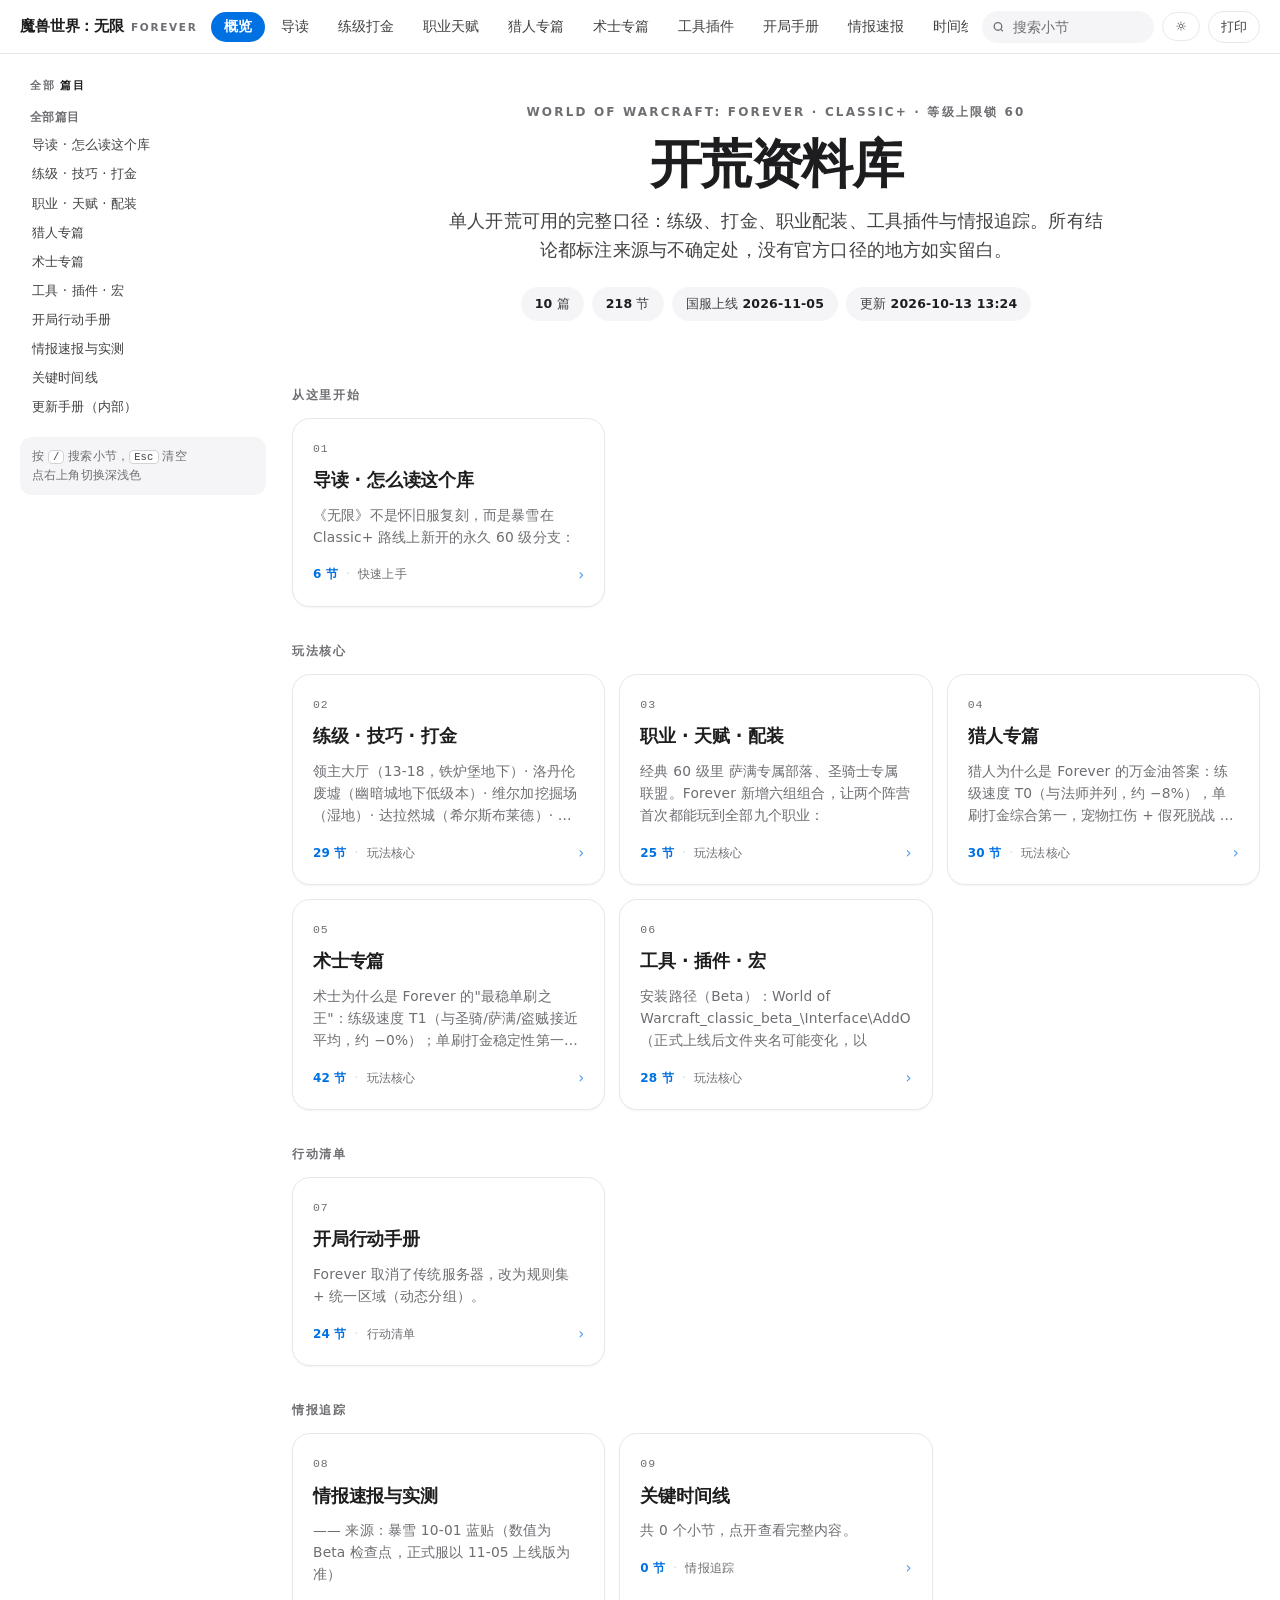
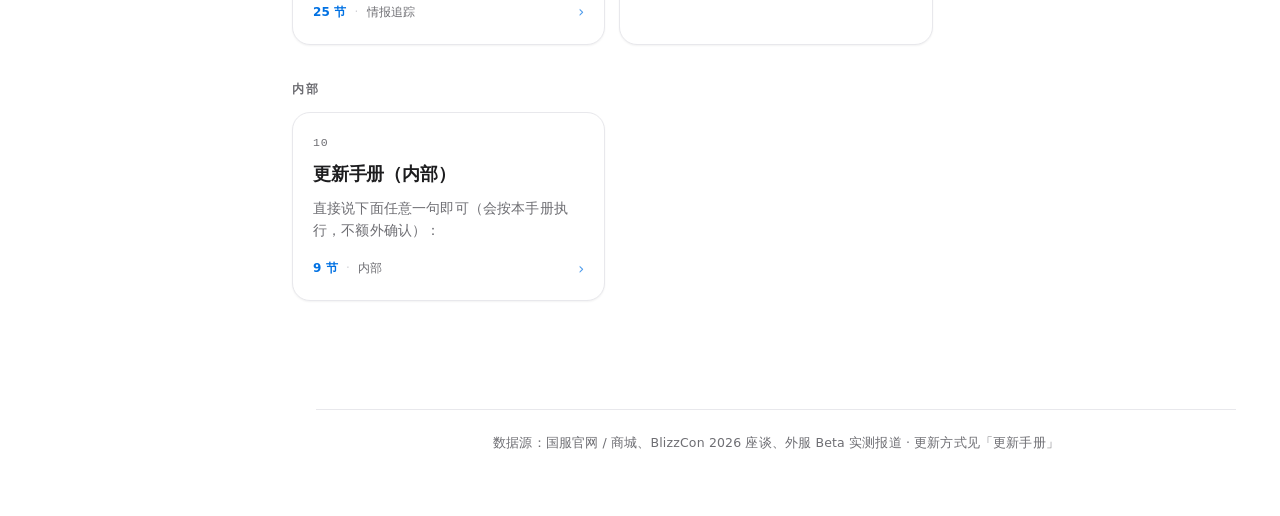
==== commit df2c1290: "更新：2026-10-13 13:24 同步最新资料库（自动重建网页 + 全量推送）" ====
--- a/index.html
+++ b/index.html
@@ -395,7 +395,7 @@
     <div class="side-hint">按 <kbd>/</kbd> 搜索小节，<kbd>Esc</kbd> 清空<br>点右上角切换深浅色</div>
   </aside>
   <main>
-    <section class="doc home on" id="home"><div class="hero"><div class="eyebrow">World of Warcraft: Forever &#183; Classic+ &#183; 等级上限锁 60</div><h1>开荒资料库</h1><p class="lede">单人开荒可用的完整口径：练级、打金、职业配装、工具插件与情报追踪。所有结论都标注来源与不确定处，没有官方口径的地方如实留白。</p><div class="facts"><span><b>10</b> 篇</span><span><b>217</b> 节</span><span>国服上线 <b>2026-11-05</b></span><span>更新 <b>2026-10-12 20:11</b></span></div></div><div class="sec-t">从这里开始</div><div class="grid"><div class="card" data-k="README_md" role="button" tabindex="0"><div class="no">01</div><h3>导读 · 怎么读这个库</h3><p>《无限》不是怀旧服复刻，而是暴雪在 Classic+ 路线上新开的永久 60 级分支：</p><div class="meta"><b>6 节</b><i>·</i><span>快速上手</span><span class="arrow">&#8250;</span></div></div></div><div class="sec-t">玩法核心</div><div class="grid"><div class="card" data-k="leveling_and_gold_md" role="button" tabindex="0"><div class="no">02</div><h3>练级 · 技巧 · 打金</h3><p>领主大厅（13-18，铁炉堡地下）· 洛丹伦废墟（幽暗城地下低级本）· 维尔加挖掘场（湿地）· 达拉然城（希尔斯布莱德）· 沉没之城（纳迦/海盗）· 克</p><div class="meta"><b>29 节</b><i>·</i><span>玩法核心</span><span class="arrow">&#8250;</span></div></div><div class="card" data-k="classes_and_gear_md" role="button" tabindex="0"><div class="no">03</div><h3>职业 · 天赋 · 配装</h3><p>经典 60 级里 萨满专属部落、圣骑士专属联盟。Forever 新增六组组合，让两个阵营首次都能玩到全部九个职业：</p><div class="meta"><b>25 节</b><i>·</i><span>玩法核心</span><span class="arrow">&#8250;</span></div></div><div class="card" data-k="hunter_md" role="button" tabindex="0"><div class="no">04</div><h3>猎人专篇</h3><p>猎人为什么是 Forever 的万金油答案：练级速度 T0（与法师并列，约 −8%），单刷打金综合第一，宠物扛伤 + 假死脱战 + 几乎零消耗。最契合 </p><div class="meta"><b>29 节</b><i>·</i><span>玩法核心</span><span class="arrow">&#8250;</span></div></div><div class="card" data-k="warlock_md" role="button" tabindex="0"><div class="no">05</div><h3>术士专篇</h3><p>术士为什么是 Forever 的"最稳单刷之王"：练级速度 T1（与圣骑/萨满/盗贼接近平均，约 −0%）；单刷打金稳定性第一（几乎不会死）；宠物坦 +</p><div class="meta"><b>42 节</b><i>·</i><span>玩法核心</span><span class="arrow">&#8250;</span></div></div><div class="card" data-k="tools_and_ui_md" role="button" tabindex="0"><div class="no">06</div><h3>工具 · 插件 · 宏</h3><p>安装路径（Beta）：World of Warcraft_classic_beta_\Interface\AddOns\（正式上线后文件夹名可能变化，以</p><div class="meta"><b>28 节</b><i>·</i><span>玩法核心</span><span class="arrow">&#8250;</span></div></div></div><div class="sec-t">行动清单</div><div class="grid"><div class="card" data-k="launch_playbook_md" role="button" tabindex="0"><div class="no">07</div><h3>开局行动手册</h3><p>Forever 取消了传统服务器，改为规则集 + 统一区域（动态分组）。</p><div class="meta"><b>24 节</b><i>·</i><span>行动清单</span><span class="arrow">&#8250;</span></div></div></div><div class="sec-t">情报追踪</div><div class="grid"><div class="card" data-k="intel_digest_md" role="button" tabindex="0"><div class="no">08</div><h3>情报速报与实测</h3><p>—— 来源：暴雪 10-01 蓝贴（数值为 Beta 检查点，正式服以 11-05 上线版为准）</p><div class="meta"><b>25 节</b><i>·</i><span>情报追踪</span><span class="arrow">&#8250;</span></div></div><div class="card" data-k="timeline_md" role="button" tabindex="0"><div class="no">09</div><h3>关键时间线</h3><p>共 0 个小节，点开查看完整内容。</p><div class="meta"><b>0 节</b><i>·</i><span>情报追踪</span><span class="arrow">&#8250;</span></div></div></div><div class="sec-t">内部</div><div class="grid"><div class="card" data-k="update_playbook_md" role="button" tabindex="0"><div class="no">10</div><h3>更新手册（内部）</h3><p>直接说下面任意一句即可（会按本手册执行，不额外确认）：</p><div class="meta"><b>9 节</b><i>·</i><span>内部</span><span class="arrow">&#8250;</span></div></div></div></section><section class="doc" id="README_md"><div class="title">导读 · 怎么读这个库</div><div class="sub"><span>快速上手</span><span>6 节</span></div><blockquote>Classic+ 永久分支 · 等级上限锁 60 · 无飞行 · 无等级缩放 · 规则集取代服务器 国服上线 <strong>2026-11-05 约 07:00</strong>（= 2026-11-04 15:00 PST）</blockquote>
+    <section class="doc home on" id="home"><div class="hero"><div class="eyebrow">World of Warcraft: Forever &#183; Classic+ &#183; 等级上限锁 60</div><h1>开荒资料库</h1><p class="lede">单人开荒可用的完整口径：练级、打金、职业配装、工具插件与情报追踪。所有结论都标注来源与不确定处，没有官方口径的地方如实留白。</p><div class="facts"><span><b>10</b> 篇</span><span><b>218</b> 节</span><span>国服上线 <b>2026-11-05</b></span><span>更新 <b>2026-10-13 13:24</b></span></div></div><div class="sec-t">从这里开始</div><div class="grid"><div class="card" data-k="README_md" role="button" tabindex="0"><div class="no">01</div><h3>导读 · 怎么读这个库</h3><p>《无限》不是怀旧服复刻，而是暴雪在 Classic+ 路线上新开的永久 60 级分支：</p><div class="meta"><b>6 节</b><i>·</i><span>快速上手</span><span class="arrow">&#8250;</span></div></div></div><div class="sec-t">玩法核心</div><div class="grid"><div class="card" data-k="leveling_and_gold_md" role="button" tabindex="0"><div class="no">02</div><h3>练级 · 技巧 · 打金</h3><p>领主大厅（13-18，铁炉堡地下）· 洛丹伦废墟（幽暗城地下低级本）· 维尔加挖掘场（湿地）· 达拉然城（希尔斯布莱德）· 沉没之城（纳迦/海盗）· 克</p><div class="meta"><b>29 节</b><i>·</i><span>玩法核心</span><span class="arrow">&#8250;</span></div></div><div class="card" data-k="classes_and_gear_md" role="button" tabindex="0"><div class="no">03</div><h3>职业 · 天赋 · 配装</h3><p>经典 60 级里 萨满专属部落、圣骑士专属联盟。Forever 新增六组组合，让两个阵营首次都能玩到全部九个职业：</p><div class="meta"><b>25 节</b><i>·</i><span>玩法核心</span><span class="arrow">&#8250;</span></div></div><div class="card" data-k="hunter_md" role="button" tabindex="0"><div class="no">04</div><h3>猎人专篇</h3><p>猎人为什么是 Forever 的万金油答案：练级速度 T0（与法师并列，约 −8%），单刷打金综合第一，宠物扛伤 + 假死脱战 + 几乎零消耗。最契合 </p><div class="meta"><b>30 节</b><i>·</i><span>玩法核心</span><span class="arrow">&#8250;</span></div></div><div class="card" data-k="warlock_md" role="button" tabindex="0"><div class="no">05</div><h3>术士专篇</h3><p>术士为什么是 Forever 的"最稳单刷之王"：练级速度 T1（与圣骑/萨满/盗贼接近平均，约 −0%）；单刷打金稳定性第一（几乎不会死）；宠物坦 +</p><div class="meta"><b>42 节</b><i>·</i><span>玩法核心</span><span class="arrow">&#8250;</span></div></div><div class="card" data-k="tools_and_ui_md" role="button" tabindex="0"><div class="no">06</div><h3>工具 · 插件 · 宏</h3><p>安装路径（Beta）：World of Warcraft_classic_beta_\Interface\AddOns\（正式上线后文件夹名可能变化，以</p><div class="meta"><b>28 节</b><i>·</i><span>玩法核心</span><span class="arrow">&#8250;</span></div></div></div><div class="sec-t">行动清单</div><div class="grid"><div class="card" data-k="launch_playbook_md" role="button" tabindex="0"><div class="no">07</div><h3>开局行动手册</h3><p>Forever 取消了传统服务器，改为规则集 + 统一区域（动态分组）。</p><div class="meta"><b>24 节</b><i>·</i><span>行动清单</span><span class="arrow">&#8250;</span></div></div></div><div class="sec-t">情报追踪</div><div class="grid"><div class="card" data-k="intel_digest_md" role="button" tabindex="0"><div class="no">08</div><h3>情报速报与实测</h3><p>—— 来源：暴雪 10-01 蓝贴（数值为 Beta 检查点，正式服以 11-05 上线版为准）</p><div class="meta"><b>25 节</b><i>·</i><span>情报追踪</span><span class="arrow">&#8250;</span></div></div><div class="card" data-k="timeline_md" role="button" tabindex="0"><div class="no">09</div><h3>关键时间线</h3><p>共 0 个小节，点开查看完整内容。</p><div class="meta"><b>0 节</b><i>·</i><span>情报追踪</span><span class="arrow">&#8250;</span></div></div></div><div class="sec-t">内部</div><div class="grid"><div class="card" data-k="update_playbook_md" role="button" tabindex="0"><div class="no">10</div><h3>更新手册（内部）</h3><p>直接说下面任意一句即可（会按本手册执行，不额外确认）：</p><div class="meta"><b>9 节</b><i>·</i><span>内部</span><span class="arrow">&#8250;</span></div></div></div></section><section class="doc" id="README_md"><div class="title">导读 · 怎么读这个库</div><div class="sub"><span>快速上手</span><span>6 节</span></div><blockquote>Classic+ 永久分支 · 等级上限锁 60 · 无飞行 · 无等级缩放 · 规则集取代服务器 国服上线 <strong>2026-11-05 约 07:00</strong>（= 2026-11-04 15:00 PST）</blockquote>
 <hr>
 <h2 id="p1_sec1">一、这到底是什么</h2>
 <p>《无限》不是怀旧服复刻，而是暴雪在 <strong>Classic+</strong> 路线上新开的<strong>永久 60 级分支</strong>：</p>
@@ -1168,7 +1168,7 @@
 <ul><li><strong>足智多谋·外交官 / 为伟大的荣誉</strong>：声望 +2% / 荣誉 +2%。</li></ul>
 <ul><li><strong>职业·绩效考核</strong>：向"艾泽拉斯商业管理局 / 杜隆塔尔补给与物流处"上交箱子时，5% 几率获得 100% 商人好感度。</li></ul>
 <ul><li><strong>职业·加班</strong>：主/副职业技能升级几率 +4%。</li></ul>
-<blockquote><strong>推荐投入顺序：天赋异禀 → 休息充足 → 冒险快感 → 生死之间 / 永久效果 → 经济类。</strong></blockquote></section><section class="doc" id="hunter_md"><div class="title">猎人专篇</div><div class="sub"><span>玩法核心</span><span>29 节</span></div><blockquote><strong>这一篇是猎人全部内容的唯一完整来源。</strong> 库里其他篇提到猎人的地方（职业篇的种族推荐与梯队、练级篇的单刷排序）都只留结论与指针，细节全在这里。 可信度说明：<strong>技能与宠物机制</strong>来自 10-01 官方补丁说明与 Beta 实测；<strong>天赋名</strong>取自 Beta 客户端 1.60.1.70205 汉化，<strong>国服正式中文名以上线为准</strong>；21-60 段为框架推断（Beta 等级上限只到 30）。</blockquote>
+<blockquote><strong>推荐投入顺序：天赋异禀 → 休息充足 → 冒险快感 → 生死之间 / 永久效果 → 经济类。</strong></blockquote></section><section class="doc" id="hunter_md"><div class="title">猎人专篇</div><div class="sub"><span>玩法核心</span><span>30 节</span></div><blockquote><strong>这一篇是猎人全部内容的唯一完整来源。</strong> 库里其他篇提到猎人的地方（职业篇的种族推荐与梯队、练级篇的单刷排序）都只留结论与指针，细节全在这里。 可信度说明：<strong>技能与宠物机制</strong>来自 10-01 官方补丁说明与 Beta 实测；<strong>天赋名</strong>取自 Beta 客户端 1.60.1.70205 汉化，<strong>国服正式中文名以上线为准</strong>；21-60 段为框架推断（Beta 等级上限只到 30）。</blockquote>
 <p><strong>猎人为什么是 Forever 的万金油答案</strong>：练级速度 <strong>T0</strong>（与法师并列，约 −8%），单刷<strong>打金综合第一</strong>，宠物扛伤 + 假死脱战 + 几乎零消耗。<strong>最契合 Forever「任务为主线 + 无飞行 + 续航为王」的设计</strong>。</p>
 <hr>
 <h2 id="p4_sec1">一、30 秒定种族与起点</h2>
@@ -1260,12 +1260,35 @@
 /castsequence reset=10 喂养宠物
 /cast 复活宠物</code></pre>
 <p>（顺序宏：先喂，宠物死了则复活）</p>
+<h3 id="p4_sec28">8.1 一键练级方案（开怪 + 循环 + 空蓝兜底）</h3>
+<p>把上面四条宏整合成「一个键完成练级打怪」：宠物开怪、自动射击常驻、有蓝打最优、没蓝自动回落到自动射击。核心机制仍是<strong>优先级回落</strong> —— 贵的技能放不出（在 CD 或没蓝）时不占 GCD，自动落到下一行；最后用 <code>/startattack</code> 兜底，保证<strong>空蓝也一直在开火，按键不卡、不空转</strong>。</p>
+<p><strong>10–19 级（还没有瞄准射击）· 一键</strong></p>
+<pre><code>#showtooltip
+/petattack
+/startattack
+/cast 毒蛇钉刺
+/cast 奥术射击</code></pre>
+<p><strong>20 级起（瞄准射击变基础技能）· 一键（推荐）</strong></p>
+<pre><code>#showtooltip
+/petattack
+/startattack
+/cast 毒蛇钉刺
+/cast 瞄准射击
+/cast 奥术射击</code></pre>
+<ul><li>第一下（起手）：宠物冲上去咬 + 开自动射击 + 上毒蛇钉刺。</li><li>之后连按：瞄准射击 → 奥术射击 顺序放（各自在 CD 就放下一个），钉刺 CD 好才续补。</li><li><strong>没蓝时</strong>：瞄准 / 奥术都放不出，但 <code>/startattack</code> 让自动射击照常开火 → 不会卡、不浪费按键。</li></ul>
+<p><strong>为什么比「纯优先级兜底」更稳</strong>：<code>/startattack</code> 是免费动作、永远成功，即便所有技能都在 CD 或空蓝，这一行也会把自动射击顶起来；它不占施法 GCD，只触发「开始攻击」状态。</p>
+<p><strong>想更省蓝 / 更控手感：2 键版</strong></p>
+<ul><li>键 1（起手）：<code>/petattack</code> + <code>/cast 猎人印记</code> + <code>/cast 毒蛇钉刺</code> + <code>/startattack</code></li><li>键 2（输出）：<code>/startattack</code> + <code>/cast 瞄准射击</code> + <code>/cast 奥术射击</code>（钉刺只在起手上一回，长战斗手动补，避免刷新浪费蓝）</li></ul>
+<p><strong>意外处理（沿用上面的宏）</strong></p>
+<ul><li>拉多了 / 宠物倒了：<code>/cast 假死</code> 脱战优先。</li><li>宠物死了：<code>/castsequence reset=10 喂养宠物</code> + <code>/cast 复活宠物</code>（先喂后复活）。</li></ul>
+<p><strong>两条注意</strong></p>
+<ol><li>宏<strong>不能判断</strong>怪身上有没有钉刺 debuff，所以钉刺会按期刷新（轻微费蓝）；想零浪费就走 2 键版手动补。</li><li>狙击射击（45 码）超远起手 / 拉怪好用，但别塞进一键宏 —— 它会占 GCD 打断自动射击节奏，单独放更顺。</li></ol>
 <p><strong>三条红线（会封号）</strong>：<strong>外部连点软件 / 硬件宏替你连续按键</strong>（属自动化）；<strong>读内存的第三方工具</strong>；<strong>Hekili 式"下一个技能"提示插件</strong>（Forever 采用现代 API + 秘密值机制，做不出来，WeakAuras 也<strong>仅限自身</strong>）。官方替代路径是<strong>内置的冷却管理器、伤害统计与挥砍计时器</strong>。</p>
 <hr>
-<h2 id="p4_sec28">九、待验证清单（上线后第一周自己补）</h2>
+<h2 id="p4_sec29">九、待验证清单（上线后第一周自己补）</h2>
 <ul><li><strong>天裔线</strong>：泽风岛天裔村若有未修任务 BUG，<strong>直接跳过别卡级</strong>；部落「天穹之视」移速 +10% 与猎豹守护是否叠乘（官方未说明）；「解读地脉」的地脉刷新点与时长，决定续航循环能否套路化。</li><li><strong>天赋名</strong>：16 点里程碑「召唤雄鹰」的国服正式中文名，以及 2 只雄鹰上限是否随等级提升；「精确瞄准 / 谨慎瞄准」最终译名（智力转攻强那条）。</li><li><strong>宠物</strong>：随装备缩放的<strong>具体换算系数</strong>；家族专属技能完整清单（尤其新狐狸家族）。</li><li><strong>技能</strong>：瞄准射击不打断自动射击在正式服是否保持；狙击射击 45 码与鹰眼射程能否叠加。</li><li><strong>装备</strong>：打元素怪区（费伍德 / 安戈洛）时天裔「元素洞察 5%」是否值得专门换一套配装；绿装词缀池里<strong>是否真的没有命中前缀</strong>。</li><li><strong>手感</strong>：远程 0.5 秒 wind-up 的修复进度（暴雪已承认是 bug 会修）。</li></ul>
 <hr>
-<h2 id="p4_sec29">十、与库内其他篇的关系</h2>
+<h2 id="p4_sec30">十、与库内其他篇的关系</h2>
 <div class="tw"><table><thead><tr><th>想看什么</th><th>去哪篇</th></tr></thead><tbody><tr><td>全职业横向对比、绿装词条与词缀总表、属性体系</td><td><strong>职业 · 天赋 · 配装</strong></td></tr><tr><td>练级技巧、五档经验加成、打金杠杆、营地与商人好感度</td><td><strong>练级 · 技巧 · 打金</strong></td></tr><tr><td>插件能否用的判定标准、宏系统的完整限制、国服客户端设置</td><td><strong>工具 · 插件 · 宏</strong></td></tr><tr><td>开局该做什么、命名与规则集</td><td><strong>开局行动手册</strong></td></tr><tr><td>每日情报与版本节点</td><td><strong>情报速报与实测</strong> / <strong>关键时间线</strong></td></tr></tbody></table></div></section><section class="doc" id="warlock_md"><div class="title">术士专篇</div><div class="sub"><span>玩法核心</span><span>42 节</span></div><blockquote><strong>这一篇是术士全部内容的唯一完整来源。</strong> 库里其他篇提到术士的地方（职业篇的种族推荐与梯队、练级篇的单刷排序）都只留结论与指针，细节全在这里。 可信度说明：<strong>技能/天赋/Beta 改动</strong>来自 10-01 与 10-07 官方职业深潜 + Beta 实测（wow-forever.top / classicwowforever.com / warcrafttavern / indiekings 等攻略站交叉核对）；<strong>天赋名</strong>部分取自 Beta 客户端 1.60.1.70205 与 1.60.1.70009 trait 表，<strong>国服正式中文名以上线为准</strong>；<strong>等级上限 Beta 仅到 30</strong>，31-60 段为框架推断（按现有天赋树结构外推）。</blockquote>
 <p><strong>术士为什么是 Forever 的"最稳单刷之王"</strong>：练级速度 <strong>T1</strong>（与圣骑/萨满/盗贼接近平均，约 −0%）；单刷<strong>打金稳定性第一</strong>（几乎不会死）；宠物坦 + 生命分流 + 吸血 + 糖/石自给 + 群恐。<strong>最契合 Forever「任务为主线 + 无飞行 + 续航为王」的设计</strong>——它不靠极限速度，靠"几乎不停车"。</p>
 <hr>
@@ -2229,7 +2252,7 @@
 <button id="totop" title="回到顶部">&#8593;</button>
 <script>
 (function(){
-  var DATA = [{"k": "README_md", "t": "导读 · 怎么读这个库", "toc": [[2, "一、这到底是什么", "p1_sec1"], [2, "二、关键事实速览", "p1_sec2"], [2, "三、只有 5 件事要在上线前做（其余一律上线后再弄）", "p1_sec3"], [2, "四、游戏内才是大头（按你想解决的问题直接跳）", "p1_sec4"], [2, "五、文档构成（共 10 篇）", "p1_sec5"], [2, "六、三条最容易踩的坑", "p1_sec6"]]}, {"k": "leveling_and_gold_md", "t": "练级 · 技巧 · 打金", "toc": [[2, "上篇：1-60 最快路线表与赚钱路线", "p2_sec1"], [3, "零、先说结论（一句话路线）", "p2_sec2"], [3, "一、决定路线的 7 条硬约束（Forever 独有，务必先吃透）", "p2_sec3"], [3, "二、地图等级带（Forever 新/重做区域）", "p2_sec4"], [3, "三、1-60 最快路线表", "p2_sec5"], [3, "四、赚钱路线（Forever 经济）", "p2_sec6"], [3, "六、待验证与更新事项（Beta/上线后确认）", "p2_sec7"], [2, "中篇：练级机制 —— 经验结构、营地、时耗与 20 条技巧", "p2_sec8"], [3, "零、三条先看懂的底层事实", "p2_sec9"], [3, "一、经验从哪来：完整收益结构", "p2_sec10"], [3, "二、营地与休息：被低估的最大白嫖", "p2_sec11"], [3, "三、1-60 时耗基准（目前最完整的一组数字）", "p2_sec12"], [3, "四、职业 × 练级速度（相对系数）", "p2_sec13"], [3, "五、20 条可直接照做的技巧（按优先级）", "p2_sec14"], [3, "七、花钱顺序（现金规划）", "p2_sec15"], [3, "八、必须绕开的已知坑（截至 10-02 蓝贴的问题清单）", "p2_sec16"], [3, "九、本手册仍待确认的事项", "p2_sec17"], [3, "十、一句话总结", "p2_sec18"], [2, "下篇：单刷打金 —— 职业排序与可执行打法", "p2_sec19"], [3, "零、先给结论（速览）", "p2_sec20"], [3, "一、单刷打金的 4 条硬约束（Forever 独有）", "p2_sec21"], [3, "二、单刷打金的 4 条主路径（方法层）", "p2_sec22"], [3, "三、逐职业单刷方法（可执行版）", "p2_sec23"], [3, "四、Forever 独有的 8 个打金杠杆（旧经验里没有的）", "p2_sec24"], [3, "五、分阶段单刷路线（1-60 打金节奏）", "p2_sec25"], [3, "七、红线与待验证", "p2_sec26"], [3, "八、与其他文档的分工", "p2_sec27"], [2, "附篇：单人效率方法（操作层 · Forever 适配）", "p2_sec28"], [3, "五、单人效率方法（操作层 · Forever 适配）", "p2_sec29"]]}, {"k": "classes_and_gear_md", "t": "职业 · 天赋 · 配装", "toc": [[2, "上篇：种族 × 职业 —— 矩阵、特长与强弱排序", "p3_sec1"], [3, "零、先看这四条，否则会选错", "p3_sec2"], [3, "一、完整种族 × 职业矩阵【官方确认】", "p3_sec3"], [3, "二、种族特长全表【官方确认 · 数值 Beta 敏感】", "p3_sec4"], [3, "三、按种族：这个种族最该玩什么（排序 + 理由）", "p3_sec5"], [3, "四、按职业：这个职业最该选什么种族（排序）", "p3_sec6"], [3, "五、九职业优劣势详解（Forever 视角）", "p3_sec7"], [3, "六、各站梯队的**分歧**有多大（务必知情）", "p3_sec8"], [3, "七、决策速查：按你的目标直接选", "p3_sec9"], [3, "八、待验证清单（Beta 与上线后逐条核实）", "p3_sec10"], [2, "中篇：天赋配点与装备系统", "p3_sec11"], [3, "零、先看这三条，否则会白花时间", "p3_sec12"], [3, "一、热门职业天赋配点（练级向）", "p3_sec13"], [2, "二、装备：官方把装备系统改成了什么样", "p3_sec14"], [3, "三、待验证清单（Beta 与上线后逐条核实）", "p3_sec15"], [2, "下篇：属性体系与配装规则", "p3_sec16"], [3, "零、官方原话：Forever 的属性盘子长什么样", "p3_sec17"], [3, "二、九个职业的属性关键（按专精）", "p3_sec18"], [3, "三、按&quot;职责&quot;看属性关键（跨职业通用）", "p3_sec19"], [3, "四、官方样张：七件装备，读懂 Forever 的配装语言", "p3_sec20"], [3, "五、装备选择：来源优先级与取舍规则", "p3_sec21"], [3, "六、待验证清单（Beta 与上线后逐条核实）", "p3_sec22"], [2, "附篇：职业选择速览与技能要点", "p3_sec23"], [3, "二、职业推荐（单人效率向）", "p3_sec24"], [3, "三、技能 / 天赋要点（Forever 的实装重构）", "p3_sec25"]]}, {"k": "hunter_md", "t": "猎人专篇", "toc": [[2, "一、30 秒定种族与起点", "p4_sec1"], [2, "二、宠物（Forever 改动最密集的一块）", "p4_sec2"], [3, "2.1 八条机制变化（10-01 之后）", "p4_sec3"], [3, "2.2 选宠与切换", "p4_sec4"], [3, "2.3 宠物坦怪的标准循环（打怪节奏的核心）", "p4_sec5"], [2, "三、技能与射击循环（10-01 调参后）", "p4_sec6"], [3, "3.1 技能改动清单", "p4_sec7"], [3, "3.2 射击循环与三条纪律", "p4_sec8"], [2, "四、天赋与加点 1-60", "p4_sec9"], [3, "4.1 五条硬规则（错了要跑回主城，不是脱手就换）", "p4_sec10"], [3, "4.2 10-20 级：直接照抄（Beta 实战验证过）", "p4_sec11"], [3, "4.3 21-60 级延伸（原则：先保宠物，再补自己）", "p4_sec12"], [3, "4.4 两套终盘与一条警告", "p4_sec13"], [2, "五、装备与词条", "p4_sec14"], [3, "5.1 属性顺序（全库统一口径）", "p4_sec15"], [3, "5.2 绿装词缀怎么选（完整版见「职业 · 天赋 · 配装」5.6，这里给猎人结论）", "p4_sec16"], [3, "5.3 分阶段来源与专业", "p4_sec17"], [3, "5.4 五条红线", "p4_sec18"], [2, "六、打怪节奏与练级路线", "p4_sec19"], [3, "6.1 单杀节奏（Forever 的怪物伤害很高）", "p4_sec20"], [3, "6.2 路线表（主流排法，★ 为 Forever 新增/关键插入点）", "p4_sec21"], [3, "6.3 练级速度定位", "p4_sec22"], [2, "七、单刷打金", "p4_sec23"], [3, "7.1 猎人在单刷排序里的位置", "p4_sec24"], [3, "7.2 三条打法", "p4_sec25"], [3, "7.3 四条硬约束（Forever 独有）", "p4_sec26"], [2, "八、宏与操作（合法上限）", "p4_sec27"], [2, "九、待验证清单（上线后第一周自己补）", "p4_sec28"], [2, "十、与库内其他篇的关系", "p4_sec29"]]}, {"k": "warlock_md", "t": "术士专篇", "toc": [[2, "一、30 秒定种族与起点", "p5_sec1"], [2, "二、恶魔（宠物）—— Forever 重做最密集的一块", "p5_sec2"], [3, "2.1 四条机制变化（10-01 / 10-07 之后）", "p5_sec3"], [3, "2.2 选宠与切换（30 级封顶时的恶魔名册）", "p5_sec4"], [3, "2.3 恶魔坦怪的标准循环（打怪节奏的核心）", "p5_sec5"], [2, "三、技能与输出循环（10-01 / 10-07 调参后）", "p5_sec6"], [3, "3.1 机制改动与核心技能", "p5_sec7"], [3, "3.2 三系定位与起手循环", "p5_sec8"], [3, "3.3 三条纪律", "p5_sec9"], [2, "四、天赋与加点 1-60", "p5_sec10"], [3, "4.1 五条硬规则（与全库一致）", "p5_sec11"], [3, "4.2 10-20 级：痛苦系直接照抄（Beta 实战验证过）", "p5_sec12"], [3, "4.3 21-60 级延伸（原则：先保续航，再补伤害）", "p5_sec13"], [3, "4.4 两套终盘与一条警告", "p5_sec14"], [2, "五、装备与词条", "p5_sec15"], [3, "5.1 属性顺序（全库统一口径，术士专用）", "p5_sec16"], [3, "5.2 绿装词缀怎么选（完整版见「职业 · 天赋 · 配装」，这里给术士结论）", "p5_sec17"], [3, "5.3 分阶段来源与专业", "p5_sec18"], [3, "5.4 五条红线", "p5_sec19"], [2, "六、打怪节奏与练级路线", "p5_sec20"], [3, "6.1 单杀节奏（Forever 的怪物伤害很高）", "p5_sec21"], [3, "6.2 路线表（主流排法，★ 为 Forever 新增/关键插入点）", "p5_sec22"], [3, "6.3 练级速度定位", "p5_sec23"], [2, "七、单刷打金", "p5_sec24"], [3, "7.1 术士在单刷排序里的位置", "p5_sec25"], [3, "7.2 三条打法", "p5_sec26"], [3, "7.3 四条硬约束（Forever 独有）", "p5_sec27"], [2, "八、宏与操作（合法上限）", "p5_sec28"], [3, "8.0 最终版：一个键 / 两个键搞定练级打怪", "p5_sec29"], [3, "8.1 起手铺 DOT（拉怪第一下）", "p5_sec30"], [3, "8.2 输出填充（打伤害）", "p5_sec31"], [3, "8.3 续航（蓝 &amp; 血）", "p5_sec32"], [3, "8.4 控场与保命", "p5_sec33"], [3, "8.5 宠物", "p5_sec34"], [3, "8.6 物品与仪式", "p5_sec35"], [3, "8.7 进阶写法（复制改着用）", "p5_sec36"], [3, "8.9 把循环压进 2-3 个键（且一直按不卡）", "p5_sec37"], [3, "8.10 「一键自动判断状态、按顺序循环」能做到吗？", "p5_sec38"], [3, "8.11 最优输出循环（10→60 通用，练级向）", "p5_sec39"], [3, "8.12 能&quot;判断目标身上的 debuff，有就跳过、没有才补&quot;吗？", "p5_sec40"], [2, "九、待验证清单（上线后第一周自己补）", "p5_sec41"], [2, "十、与库内其他篇的关系", "p5_sec42"]]}, {"k": "tools_and_ui_md", "t": "工具 · 插件 · 宏", "toc": [[2, "上篇：工具与网站全景（Forever 专用）", "p6_sec1"], [3, "一、官方与准官方（最高优先级）", "p6_sec2"], [3, "二、数据库（查物品/任务/技能/副本）", "p6_sec3"], [3, "三、天赋配点工具（51 点，10 级起）", "p6_sec4"], [3, "四、练级路线与导航插件", "p6_sec5"], [3, "五、插件生态、安装与已知坑", "p6_sec6"], [3, "五·补 施法卡顿的插件排查（Beta 期最常见问题）", "p6_sec7"], [3, "六、经济与拍卖行", "p6_sec8"], [3, "七、公会、组队与社区", "p6_sec9"], [3, "八、国服玩家专项清单", "p6_sec10"], [3, "九、硬件与外设自检", "p6_sec11"], [3, "十、避坑清单（商业站点与安全）", "p6_sec12"], [2, "中篇：宏、界面与一键输出（上限在哪）", "p6_sec13"], [3, "零、直接回答：真·&quot;一键输出&quot;做不到，而且不是 Forever 才做不到", "p6_sec14"], [3, "一、宏系统的四条硬限制（20 年没变）", "p6_sec15"], [3, "二、三种合法形态（这就是上限了）", "p6_sec16"], [3, "三、Forever 的额外限制：连&quot;插件提示&quot;也被堵了", "p6_sec17"], [3, "四、官方给你的三条替代路径", "p6_sec18"], [3, "五、合规红线（这一节请务必看完）", "p6_sec19"], [3, "六、按场景给你的实际建议", "p6_sec20"], [3, "七、待验证清单", "p6_sec21"], [2, "下篇：参考网站速查", "p6_sec22"], [3, "二、数据库 / 攻略（上线前后最实用）", "p6_sec23"], [3, "三、中文社区（国服玩家首选）", "p6_sec24"], [3, "四、国际社区 / 资讯", "p6_sec25"], [3, "五、视频 / 直播", "p6_sec26"], [2, "附篇：效率工具", "p6_sec27"], [3, "六、效率工具（Forever 版本修正）", "p6_sec28"]]}, {"k": "launch_playbook_md", "t": "开局行动手册", "toc": [[2, "一、游戏外：只需做这 5 件事（其余一律上线后再弄）", "p7_sec1"], [3, "一、游戏外：只需做这 5 件事（其余一律上线后再说）", "p7_sec2"], [2, "二、游戏内清单：上线 24 小时 / 第一周 / 打金 / 满级后", "p7_sec3"], [3, "二、游戏内：上线 24 小时该做什么（按顺序勾）", "p7_sec4"], [3, "三、游戏内：第一周每天固定动作（循环勾）", "p7_sec5"], [3, "四、游戏内：打金 / 单刷清单（详见 `练级 · 技巧 · 打金`）", "p7_sec6"], [3, "五、游戏内：满级后到团本（12-09）该做什么", "p7_sec7"], [3, "六、容易忘的小坑（上线前看一眼就够）", "p7_sec8"], [2, "三、冲刺时间表（10-01 → 11-05）", "p7_sec9"], [3, "一、冲刺时间表（10-01 → 11-05）", "p7_sec10"], [2, "四、规则集与命名：这是选错回不了头的两个决定", "p7_sec11"], [3, "二、规则集：这是唯一&quot;选错就回不了头&quot;的决定", "p7_sec12"], [3, "三、命名规则（最容易踩坑的一环）", "p7_sec13"], [2, "五、键位、宏与插件：上线前先定死", "p7_sec14"], [3, "四、键位、宏与插件：上线前先定死", "p7_sec15"], [2, "六、开局 72 小时实操打法", "p7_sec16"], [3, "五、开局 72 小时的实操打法", "p7_sec17"], [2, "七、满级前的 5 周（11-05 → 12-09）", "p7_sec18"], [3, "六、满级前的 5 周（11-05 → 12-09）", "p7_sec19"], [2, "八、常见坑速查与仍待官方确认", "p7_sec20"], [3, "七、常见坑速查", "p7_sec21"], [3, "八、仍待官方确认的清单", "p7_sec22"], [2, "九、上线后行动清单（按时间）", "p7_sec23"], [3, "七、上线后行动清单（按时间）", "p7_sec24"]]}, {"k": "intel_digest_md", "t": "情报速报与实测", "toc": [[2, "上篇：逐日情报摘要（2026-09-19 → 10-09）", "p8_sec1"], [3, "2026-09-19 情报摘要（项目建立日 · 基线快照）", "p8_sec2"], [3, "2026-09-19 情报摘要（第二次更新 · 13:55）", "p8_sec3"], [3, "2026-09-19 情报摘要（补充 · 属性与配装专题）", "p8_sec4"], [3, "2026-09-19 情报摘要（补充 · 界面工具与&quot;一键输出&quot;）", "p8_sec5"], [3, "2026-09-20 情报摘要", "p8_sec6"], [3, "2026-09-24 情报摘要", "p8_sec7"], [3, "2026-09-25 ~ 09-27 情报摘要", "p8_sec8"], [3, "2026-09-28 情报摘要", "p8_sec9"], [3, "2026-09-29 ~ 09-30 情报摘要", "p8_sec10"], [3, "2026-10-01 情报摘要", "p8_sec11"], [3, "2026-10-02 情报摘要", "p8_sec12"], [3, "2026-10-03 ~ 10-04 情报摘要", "p8_sec13"], [3, "2026-10-05 ~ 10-07 情报摘要（国服 Beta 开测首日）", "p8_sec14"], [2, "下篇：外服 Beta 实测 —— 硬数据、捷径、实测发现", "p8_sec15"], [3, "一、官方确认的硬数据（最高可信度）", "p8_sec16"], [3, "三、职业：Beta 实测倾向梯队【社区推测 + 官方改动佐证】", "p8_sec17"], [3, "四、赚钱：Beta 验证后的经济原则【媒体整理 + 官方系统佐证】", "p8_sec18"], [3, "六、国服 Beta（10-06 ~ 10-27）你要亲自核验的清单", "p8_sec19"], [3, "七、9-25 大型 Beta 补丁 &amp; Beta 新发现（采集：2026-09-25 ~ 09-27）", "p8_sec20"], [3, "2026-10-06 ~ 10-09 情报摘要（国服 Beta 开测实况 + 职业深潜）", "p8_sec21"], [3, "2026-10-09 ~ 10-10 情报摘要（治理公告 + 10-08 Beta 更新 + 插件机制深挖）", "p8_sec22"], [3, "2026-10-07 ~ 10-10 情报补充（法师/萨满/牧师/战士深潜 + 长期路线图）", "p8_sec23"], [3, "2026-10-10 ~ 10-11 情报补充（术士能力数据比对 + 新构建 + 种族选择 + 路线图确认）", "p8_sec24"], [3, "2026-10-11 ~ 10-12 情报补充（术士天赋树明细 + 30 级副本清单 + 媒体背书）", "p8_sec25"]]}, {"k": "timeline_md", "t": "关键时间线", "toc": []}, {"k": "update_playbook_md", "t": "更新手册（内部）", "toc": [[2, "一、如何触发更新", "p10_sec1"], [2, "二、待命执行流程（收到指令后按序执行）", "p10_sec2"], [2, "三、信息源清单（按可信度与优先级）", "p10_sec3"], [3, "A. 官方（一手，最高优先级）", "p10_sec4"], [3, "B. 攻略数据库（二手，结构化程度高）", "p10_sec5"], [3, "C. 中文社区（国服口径）", "p10_sec6"], [3, "D. 长期可复用搜索词", "p10_sec7"], [2, "四、分阶段关注重点", "p10_sec8"], [2, "五、重建静态网页（随时可执行）", "p10_sec9"]]}];
+  var DATA = [{"k": "README_md", "t": "导读 · 怎么读这个库", "toc": [[2, "一、这到底是什么", "p1_sec1"], [2, "二、关键事实速览", "p1_sec2"], [2, "三、只有 5 件事要在上线前做（其余一律上线后再弄）", "p1_sec3"], [2, "四、游戏内才是大头（按你想解决的问题直接跳）", "p1_sec4"], [2, "五、文档构成（共 10 篇）", "p1_sec5"], [2, "六、三条最容易踩的坑", "p1_sec6"]]}, {"k": "leveling_and_gold_md", "t": "练级 · 技巧 · 打金", "toc": [[2, "上篇：1-60 最快路线表与赚钱路线", "p2_sec1"], [3, "零、先说结论（一句话路线）", "p2_sec2"], [3, "一、决定路线的 7 条硬约束（Forever 独有，务必先吃透）", "p2_sec3"], [3, "二、地图等级带（Forever 新/重做区域）", "p2_sec4"], [3, "三、1-60 最快路线表", "p2_sec5"], [3, "四、赚钱路线（Forever 经济）", "p2_sec6"], [3, "六、待验证与更新事项（Beta/上线后确认）", "p2_sec7"], [2, "中篇：练级机制 —— 经验结构、营地、时耗与 20 条技巧", "p2_sec8"], [3, "零、三条先看懂的底层事实", "p2_sec9"], [3, "一、经验从哪来：完整收益结构", "p2_sec10"], [3, "二、营地与休息：被低估的最大白嫖", "p2_sec11"], [3, "三、1-60 时耗基准（目前最完整的一组数字）", "p2_sec12"], [3, "四、职业 × 练级速度（相对系数）", "p2_sec13"], [3, "五、20 条可直接照做的技巧（按优先级）", "p2_sec14"], [3, "七、花钱顺序（现金规划）", "p2_sec15"], [3, "八、必须绕开的已知坑（截至 10-02 蓝贴的问题清单）", "p2_sec16"], [3, "九、本手册仍待确认的事项", "p2_sec17"], [3, "十、一句话总结", "p2_sec18"], [2, "下篇：单刷打金 —— 职业排序与可执行打法", "p2_sec19"], [3, "零、先给结论（速览）", "p2_sec20"], [3, "一、单刷打金的 4 条硬约束（Forever 独有）", "p2_sec21"], [3, "二、单刷打金的 4 条主路径（方法层）", "p2_sec22"], [3, "三、逐职业单刷方法（可执行版）", "p2_sec23"], [3, "四、Forever 独有的 8 个打金杠杆（旧经验里没有的）", "p2_sec24"], [3, "五、分阶段单刷路线（1-60 打金节奏）", "p2_sec25"], [3, "七、红线与待验证", "p2_sec26"], [3, "八、与其他文档的分工", "p2_sec27"], [2, "附篇：单人效率方法（操作层 · Forever 适配）", "p2_sec28"], [3, "五、单人效率方法（操作层 · Forever 适配）", "p2_sec29"]]}, {"k": "classes_and_gear_md", "t": "职业 · 天赋 · 配装", "toc": [[2, "上篇：种族 × 职业 —— 矩阵、特长与强弱排序", "p3_sec1"], [3, "零、先看这四条，否则会选错", "p3_sec2"], [3, "一、完整种族 × 职业矩阵【官方确认】", "p3_sec3"], [3, "二、种族特长全表【官方确认 · 数值 Beta 敏感】", "p3_sec4"], [3, "三、按种族：这个种族最该玩什么（排序 + 理由）", "p3_sec5"], [3, "四、按职业：这个职业最该选什么种族（排序）", "p3_sec6"], [3, "五、九职业优劣势详解（Forever 视角）", "p3_sec7"], [3, "六、各站梯队的**分歧**有多大（务必知情）", "p3_sec8"], [3, "七、决策速查：按你的目标直接选", "p3_sec9"], [3, "八、待验证清单（Beta 与上线后逐条核实）", "p3_sec10"], [2, "中篇：天赋配点与装备系统", "p3_sec11"], [3, "零、先看这三条，否则会白花时间", "p3_sec12"], [3, "一、热门职业天赋配点（练级向）", "p3_sec13"], [2, "二、装备：官方把装备系统改成了什么样", "p3_sec14"], [3, "三、待验证清单（Beta 与上线后逐条核实）", "p3_sec15"], [2, "下篇：属性体系与配装规则", "p3_sec16"], [3, "零、官方原话：Forever 的属性盘子长什么样", "p3_sec17"], [3, "二、九个职业的属性关键（按专精）", "p3_sec18"], [3, "三、按&quot;职责&quot;看属性关键（跨职业通用）", "p3_sec19"], [3, "四、官方样张：七件装备，读懂 Forever 的配装语言", "p3_sec20"], [3, "五、装备选择：来源优先级与取舍规则", "p3_sec21"], [3, "六、待验证清单（Beta 与上线后逐条核实）", "p3_sec22"], [2, "附篇：职业选择速览与技能要点", "p3_sec23"], [3, "二、职业推荐（单人效率向）", "p3_sec24"], [3, "三、技能 / 天赋要点（Forever 的实装重构）", "p3_sec25"]]}, {"k": "hunter_md", "t": "猎人专篇", "toc": [[2, "一、30 秒定种族与起点", "p4_sec1"], [2, "二、宠物（Forever 改动最密集的一块）", "p4_sec2"], [3, "2.1 八条机制变化（10-01 之后）", "p4_sec3"], [3, "2.2 选宠与切换", "p4_sec4"], [3, "2.3 宠物坦怪的标准循环（打怪节奏的核心）", "p4_sec5"], [2, "三、技能与射击循环（10-01 调参后）", "p4_sec6"], [3, "3.1 技能改动清单", "p4_sec7"], [3, "3.2 射击循环与三条纪律", "p4_sec8"], [2, "四、天赋与加点 1-60", "p4_sec9"], [3, "4.1 五条硬规则（错了要跑回主城，不是脱手就换）", "p4_sec10"], [3, "4.2 10-20 级：直接照抄（Beta 实战验证过）", "p4_sec11"], [3, "4.3 21-60 级延伸（原则：先保宠物，再补自己）", "p4_sec12"], [3, "4.4 两套终盘与一条警告", "p4_sec13"], [2, "五、装备与词条", "p4_sec14"], [3, "5.1 属性顺序（全库统一口径）", "p4_sec15"], [3, "5.2 绿装词缀怎么选（完整版见「职业 · 天赋 · 配装」5.6，这里给猎人结论）", "p4_sec16"], [3, "5.3 分阶段来源与专业", "p4_sec17"], [3, "5.4 五条红线", "p4_sec18"], [2, "六、打怪节奏与练级路线", "p4_sec19"], [3, "6.1 单杀节奏（Forever 的怪物伤害很高）", "p4_sec20"], [3, "6.2 路线表（主流排法，★ 为 Forever 新增/关键插入点）", "p4_sec21"], [3, "6.3 练级速度定位", "p4_sec22"], [2, "七、单刷打金", "p4_sec23"], [3, "7.1 猎人在单刷排序里的位置", "p4_sec24"], [3, "7.2 三条打法", "p4_sec25"], [3, "7.3 四条硬约束（Forever 独有）", "p4_sec26"], [2, "八、宏与操作（合法上限）", "p4_sec27"], [3, "8.1 一键练级方案（开怪 + 循环 + 空蓝兜底）", "p4_sec28"], [2, "九、待验证清单（上线后第一周自己补）", "p4_sec29"], [2, "十、与库内其他篇的关系", "p4_sec30"]]}, {"k": "warlock_md", "t": "术士专篇", "toc": [[2, "一、30 秒定种族与起点", "p5_sec1"], [2, "二、恶魔（宠物）—— Forever 重做最密集的一块", "p5_sec2"], [3, "2.1 四条机制变化（10-01 / 10-07 之后）", "p5_sec3"], [3, "2.2 选宠与切换（30 级封顶时的恶魔名册）", "p5_sec4"], [3, "2.3 恶魔坦怪的标准循环（打怪节奏的核心）", "p5_sec5"], [2, "三、技能与输出循环（10-01 / 10-07 调参后）", "p5_sec6"], [3, "3.1 机制改动与核心技能", "p5_sec7"], [3, "3.2 三系定位与起手循环", "p5_sec8"], [3, "3.3 三条纪律", "p5_sec9"], [2, "四、天赋与加点 1-60", "p5_sec10"], [3, "4.1 五条硬规则（与全库一致）", "p5_sec11"], [3, "4.2 10-20 级：痛苦系直接照抄（Beta 实战验证过）", "p5_sec12"], [3, "4.3 21-60 级延伸（原则：先保续航，再补伤害）", "p5_sec13"], [3, "4.4 两套终盘与一条警告", "p5_sec14"], [2, "五、装备与词条", "p5_sec15"], [3, "5.1 属性顺序（全库统一口径，术士专用）", "p5_sec16"], [3, "5.2 绿装词缀怎么选（完整版见「职业 · 天赋 · 配装」，这里给术士结论）", "p5_sec17"], [3, "5.3 分阶段来源与专业", "p5_sec18"], [3, "5.4 五条红线", "p5_sec19"], [2, "六、打怪节奏与练级路线", "p5_sec20"], [3, "6.1 单杀节奏（Forever 的怪物伤害很高）", "p5_sec21"], [3, "6.2 路线表（主流排法，★ 为 Forever 新增/关键插入点）", "p5_sec22"], [3, "6.3 练级速度定位", "p5_sec23"], [2, "七、单刷打金", "p5_sec24"], [3, "7.1 术士在单刷排序里的位置", "p5_sec25"], [3, "7.2 三条打法", "p5_sec26"], [3, "7.3 四条硬约束（Forever 独有）", "p5_sec27"], [2, "八、宏与操作（合法上限）", "p5_sec28"], [3, "8.0 最终版：一个键 / 两个键搞定练级打怪", "p5_sec29"], [3, "8.1 起手铺 DOT（拉怪第一下）", "p5_sec30"], [3, "8.2 输出填充（打伤害）", "p5_sec31"], [3, "8.3 续航（蓝 &amp; 血）", "p5_sec32"], [3, "8.4 控场与保命", "p5_sec33"], [3, "8.5 宠物", "p5_sec34"], [3, "8.6 物品与仪式", "p5_sec35"], [3, "8.7 进阶写法（复制改着用）", "p5_sec36"], [3, "8.9 把循环压进 2-3 个键（且一直按不卡）", "p5_sec37"], [3, "8.10 「一键自动判断状态、按顺序循环」能做到吗？", "p5_sec38"], [3, "8.11 最优输出循环（10→60 通用，练级向）", "p5_sec39"], [3, "8.12 能&quot;判断目标身上的 debuff，有就跳过、没有才补&quot;吗？", "p5_sec40"], [2, "九、待验证清单（上线后第一周自己补）", "p5_sec41"], [2, "十、与库内其他篇的关系", "p5_sec42"]]}, {"k": "tools_and_ui_md", "t": "工具 · 插件 · 宏", "toc": [[2, "上篇：工具与网站全景（Forever 专用）", "p6_sec1"], [3, "一、官方与准官方（最高优先级）", "p6_sec2"], [3, "二、数据库（查物品/任务/技能/副本）", "p6_sec3"], [3, "三、天赋配点工具（51 点，10 级起）", "p6_sec4"], [3, "四、练级路线与导航插件", "p6_sec5"], [3, "五、插件生态、安装与已知坑", "p6_sec6"], [3, "五·补 施法卡顿的插件排查（Beta 期最常见问题）", "p6_sec7"], [3, "六、经济与拍卖行", "p6_sec8"], [3, "七、公会、组队与社区", "p6_sec9"], [3, "八、国服玩家专项清单", "p6_sec10"], [3, "九、硬件与外设自检", "p6_sec11"], [3, "十、避坑清单（商业站点与安全）", "p6_sec12"], [2, "中篇：宏、界面与一键输出（上限在哪）", "p6_sec13"], [3, "零、直接回答：真·&quot;一键输出&quot;做不到，而且不是 Forever 才做不到", "p6_sec14"], [3, "一、宏系统的四条硬限制（20 年没变）", "p6_sec15"], [3, "二、三种合法形态（这就是上限了）", "p6_sec16"], [3, "三、Forever 的额外限制：连&quot;插件提示&quot;也被堵了", "p6_sec17"], [3, "四、官方给你的三条替代路径", "p6_sec18"], [3, "五、合规红线（这一节请务必看完）", "p6_sec19"], [3, "六、按场景给你的实际建议", "p6_sec20"], [3, "七、待验证清单", "p6_sec21"], [2, "下篇：参考网站速查", "p6_sec22"], [3, "二、数据库 / 攻略（上线前后最实用）", "p6_sec23"], [3, "三、中文社区（国服玩家首选）", "p6_sec24"], [3, "四、国际社区 / 资讯", "p6_sec25"], [3, "五、视频 / 直播", "p6_sec26"], [2, "附篇：效率工具", "p6_sec27"], [3, "六、效率工具（Forever 版本修正）", "p6_sec28"]]}, {"k": "launch_playbook_md", "t": "开局行动手册", "toc": [[2, "一、游戏外：只需做这 5 件事（其余一律上线后再弄）", "p7_sec1"], [3, "一、游戏外：只需做这 5 件事（其余一律上线后再说）", "p7_sec2"], [2, "二、游戏内清单：上线 24 小时 / 第一周 / 打金 / 满级后", "p7_sec3"], [3, "二、游戏内：上线 24 小时该做什么（按顺序勾）", "p7_sec4"], [3, "三、游戏内：第一周每天固定动作（循环勾）", "p7_sec5"], [3, "四、游戏内：打金 / 单刷清单（详见 `练级 · 技巧 · 打金`）", "p7_sec6"], [3, "五、游戏内：满级后到团本（12-09）该做什么", "p7_sec7"], [3, "六、容易忘的小坑（上线前看一眼就够）", "p7_sec8"], [2, "三、冲刺时间表（10-01 → 11-05）", "p7_sec9"], [3, "一、冲刺时间表（10-01 → 11-05）", "p7_sec10"], [2, "四、规则集与命名：这是选错回不了头的两个决定", "p7_sec11"], [3, "二、规则集：这是唯一&quot;选错就回不了头&quot;的决定", "p7_sec12"], [3, "三、命名规则（最容易踩坑的一环）", "p7_sec13"], [2, "五、键位、宏与插件：上线前先定死", "p7_sec14"], [3, "四、键位、宏与插件：上线前先定死", "p7_sec15"], [2, "六、开局 72 小时实操打法", "p7_sec16"], [3, "五、开局 72 小时的实操打法", "p7_sec17"], [2, "七、满级前的 5 周（11-05 → 12-09）", "p7_sec18"], [3, "六、满级前的 5 周（11-05 → 12-09）", "p7_sec19"], [2, "八、常见坑速查与仍待官方确认", "p7_sec20"], [3, "七、常见坑速查", "p7_sec21"], [3, "八、仍待官方确认的清单", "p7_sec22"], [2, "九、上线后行动清单（按时间）", "p7_sec23"], [3, "七、上线后行动清单（按时间）", "p7_sec24"]]}, {"k": "intel_digest_md", "t": "情报速报与实测", "toc": [[2, "上篇：逐日情报摘要（2026-09-19 → 10-09）", "p8_sec1"], [3, "2026-09-19 情报摘要（项目建立日 · 基线快照）", "p8_sec2"], [3, "2026-09-19 情报摘要（第二次更新 · 13:55）", "p8_sec3"], [3, "2026-09-19 情报摘要（补充 · 属性与配装专题）", "p8_sec4"], [3, "2026-09-19 情报摘要（补充 · 界面工具与&quot;一键输出&quot;）", "p8_sec5"], [3, "2026-09-20 情报摘要", "p8_sec6"], [3, "2026-09-24 情报摘要", "p8_sec7"], [3, "2026-09-25 ~ 09-27 情报摘要", "p8_sec8"], [3, "2026-09-28 情报摘要", "p8_sec9"], [3, "2026-09-29 ~ 09-30 情报摘要", "p8_sec10"], [3, "2026-10-01 情报摘要", "p8_sec11"], [3, "2026-10-02 情报摘要", "p8_sec12"], [3, "2026-10-03 ~ 10-04 情报摘要", "p8_sec13"], [3, "2026-10-05 ~ 10-07 情报摘要（国服 Beta 开测首日）", "p8_sec14"], [2, "下篇：外服 Beta 实测 —— 硬数据、捷径、实测发现", "p8_sec15"], [3, "一、官方确认的硬数据（最高可信度）", "p8_sec16"], [3, "三、职业：Beta 实测倾向梯队【社区推测 + 官方改动佐证】", "p8_sec17"], [3, "四、赚钱：Beta 验证后的经济原则【媒体整理 + 官方系统佐证】", "p8_sec18"], [3, "六、国服 Beta（10-06 ~ 10-27）你要亲自核验的清单", "p8_sec19"], [3, "七、9-25 大型 Beta 补丁 &amp; Beta 新发现（采集：2026-09-25 ~ 09-27）", "p8_sec20"], [3, "2026-10-06 ~ 10-09 情报摘要（国服 Beta 开测实况 + 职业深潜）", "p8_sec21"], [3, "2026-10-09 ~ 10-10 情报摘要（治理公告 + 10-08 Beta 更新 + 插件机制深挖）", "p8_sec22"], [3, "2026-10-07 ~ 10-10 情报补充（法师/萨满/牧师/战士深潜 + 长期路线图）", "p8_sec23"], [3, "2026-10-10 ~ 10-11 情报补充（术士能力数据比对 + 新构建 + 种族选择 + 路线图确认）", "p8_sec24"], [3, "2026-10-11 ~ 10-12 情报补充（术士天赋树明细 + 30 级副本清单 + 媒体背书）", "p8_sec25"]]}, {"k": "timeline_md", "t": "关键时间线", "toc": []}, {"k": "update_playbook_md", "t": "更新手册（内部）", "toc": [[2, "一、如何触发更新", "p10_sec1"], [2, "二、待命执行流程（收到指令后按序执行）", "p10_sec2"], [2, "三、信息源清单（按可信度与优先级）", "p10_sec3"], [3, "A. 官方（一手，最高优先级）", "p10_sec4"], [3, "B. 攻略数据库（二手，结构化程度高）", "p10_sec5"], [3, "C. 中文社区（国服口径）", "p10_sec6"], [3, "D. 长期可复用搜索词", "p10_sec7"], [2, "四、分阶段关注重点", "p10_sec8"], [2, "五、重建静态网页（随时可执行）", "p10_sec9"]]}];
   var HOME='home';
   var chips=[].slice.call(document.querySelectorAll('.chip'));
   var docs=[].slice.call(document.querySelectorAll('.doc'));
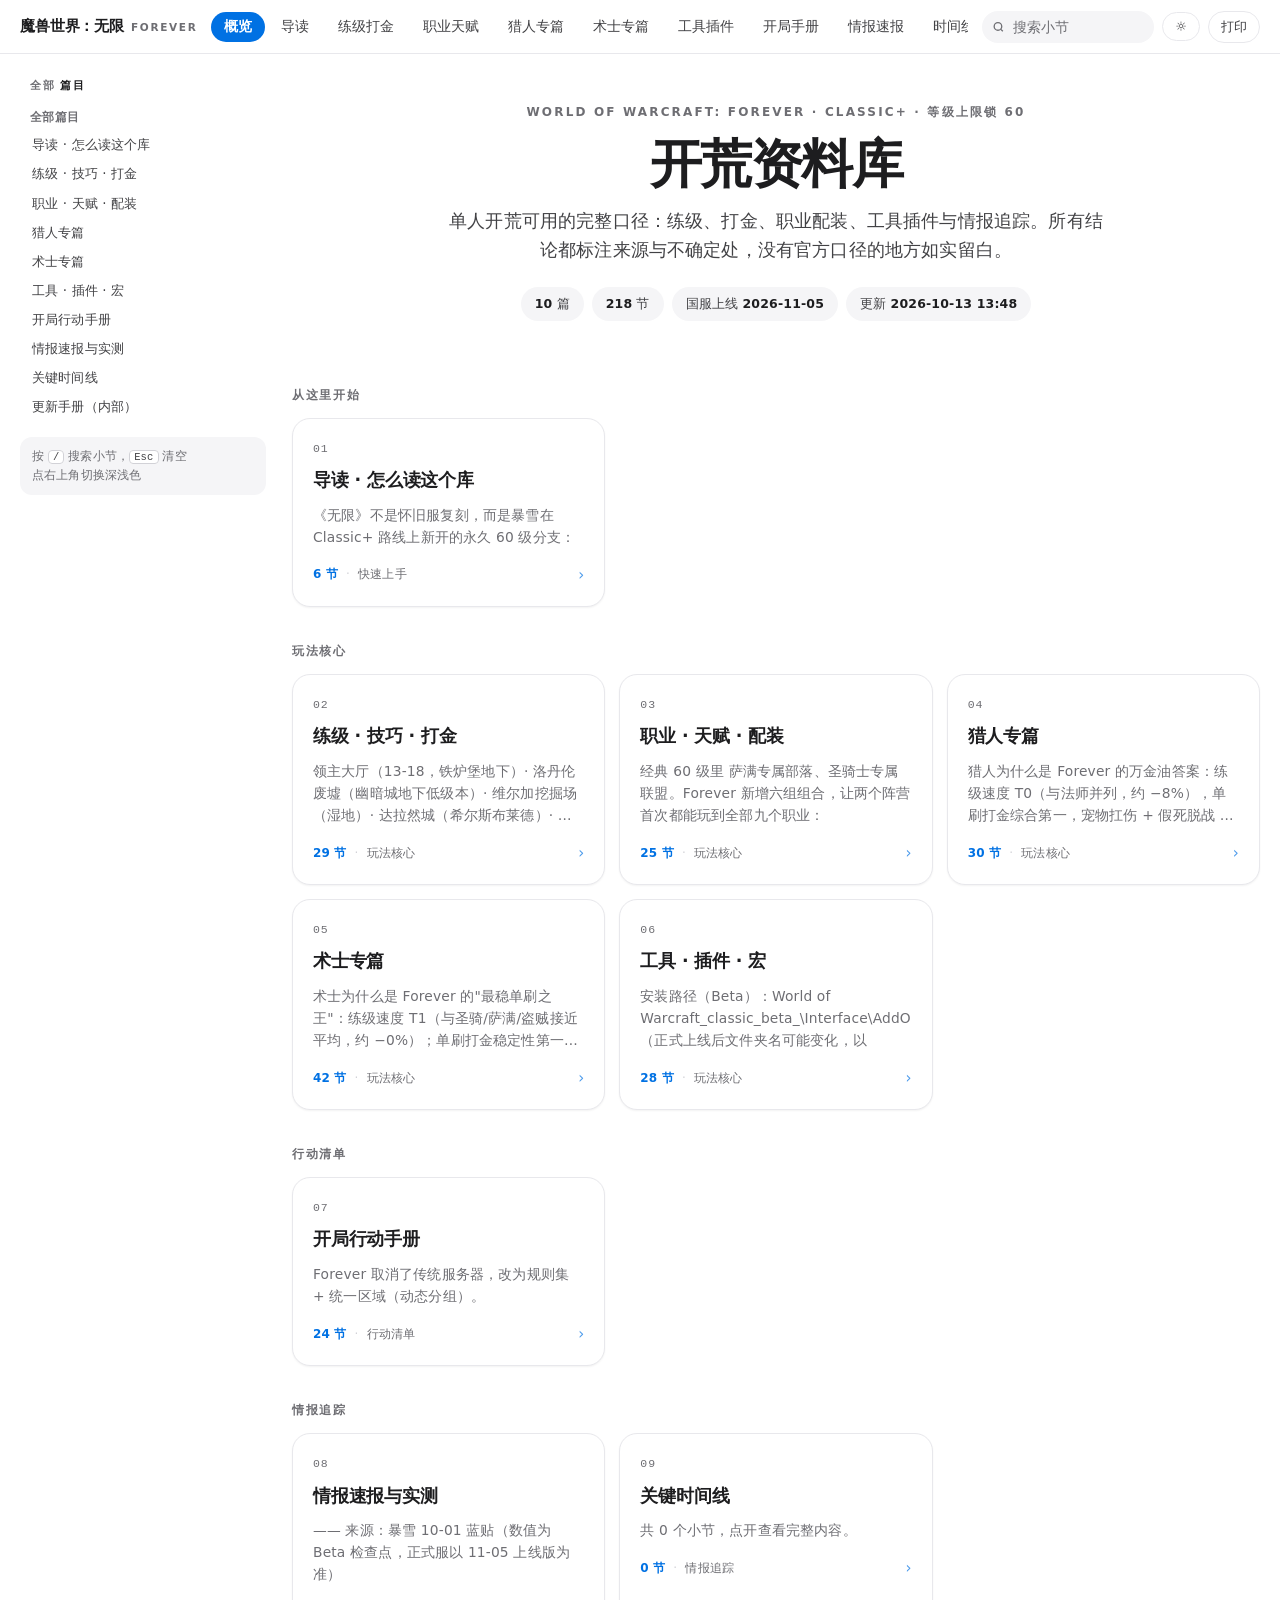
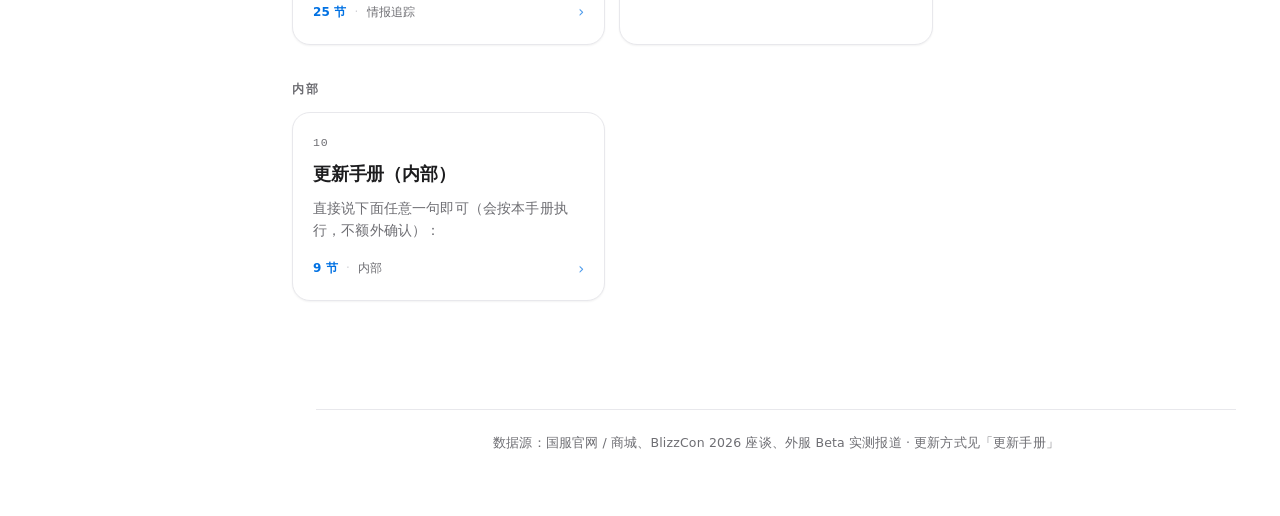
==== commit 82257a19: "更新：2026-10-13 13:48 同步最新资料库（自动重建网页 + 全量推送）" ====
--- a/index.html
+++ b/index.html
@@ -395,7 +395,7 @@
     <div class="side-hint">按 <kbd>/</kbd> 搜索小节，<kbd>Esc</kbd> 清空<br>点右上角切换深浅色</div>
   </aside>
   <main>
-    <section class="doc home on" id="home"><div class="hero"><div class="eyebrow">World of Warcraft: Forever &#183; Classic+ &#183; 等级上限锁 60</div><h1>开荒资料库</h1><p class="lede">单人开荒可用的完整口径：练级、打金、职业配装、工具插件与情报追踪。所有结论都标注来源与不确定处，没有官方口径的地方如实留白。</p><div class="facts"><span><b>10</b> 篇</span><span><b>218</b> 节</span><span>国服上线 <b>2026-11-05</b></span><span>更新 <b>2026-10-13 13:24</b></span></div></div><div class="sec-t">从这里开始</div><div class="grid"><div class="card" data-k="README_md" role="button" tabindex="0"><div class="no">01</div><h3>导读 · 怎么读这个库</h3><p>《无限》不是怀旧服复刻，而是暴雪在 Classic+ 路线上新开的永久 60 级分支：</p><div class="meta"><b>6 节</b><i>·</i><span>快速上手</span><span class="arrow">&#8250;</span></div></div></div><div class="sec-t">玩法核心</div><div class="grid"><div class="card" data-k="leveling_and_gold_md" role="button" tabindex="0"><div class="no">02</div><h3>练级 · 技巧 · 打金</h3><p>领主大厅（13-18，铁炉堡地下）· 洛丹伦废墟（幽暗城地下低级本）· 维尔加挖掘场（湿地）· 达拉然城（希尔斯布莱德）· 沉没之城（纳迦/海盗）· 克</p><div class="meta"><b>29 节</b><i>·</i><span>玩法核心</span><span class="arrow">&#8250;</span></div></div><div class="card" data-k="classes_and_gear_md" role="button" tabindex="0"><div class="no">03</div><h3>职业 · 天赋 · 配装</h3><p>经典 60 级里 萨满专属部落、圣骑士专属联盟。Forever 新增六组组合，让两个阵营首次都能玩到全部九个职业：</p><div class="meta"><b>25 节</b><i>·</i><span>玩法核心</span><span class="arrow">&#8250;</span></div></div><div class="card" data-k="hunter_md" role="button" tabindex="0"><div class="no">04</div><h3>猎人专篇</h3><p>猎人为什么是 Forever 的万金油答案：练级速度 T0（与法师并列，约 −8%），单刷打金综合第一，宠物扛伤 + 假死脱战 + 几乎零消耗。最契合 </p><div class="meta"><b>30 节</b><i>·</i><span>玩法核心</span><span class="arrow">&#8250;</span></div></div><div class="card" data-k="warlock_md" role="button" tabindex="0"><div class="no">05</div><h3>术士专篇</h3><p>术士为什么是 Forever 的"最稳单刷之王"：练级速度 T1（与圣骑/萨满/盗贼接近平均，约 −0%）；单刷打金稳定性第一（几乎不会死）；宠物坦 +</p><div class="meta"><b>42 节</b><i>·</i><span>玩法核心</span><span class="arrow">&#8250;</span></div></div><div class="card" data-k="tools_and_ui_md" role="button" tabindex="0"><div class="no">06</div><h3>工具 · 插件 · 宏</h3><p>安装路径（Beta）：World of Warcraft_classic_beta_\Interface\AddOns\（正式上线后文件夹名可能变化，以</p><div class="meta"><b>28 节</b><i>·</i><span>玩法核心</span><span class="arrow">&#8250;</span></div></div></div><div class="sec-t">行动清单</div><div class="grid"><div class="card" data-k="launch_playbook_md" role="button" tabindex="0"><div class="no">07</div><h3>开局行动手册</h3><p>Forever 取消了传统服务器，改为规则集 + 统一区域（动态分组）。</p><div class="meta"><b>24 节</b><i>·</i><span>行动清单</span><span class="arrow">&#8250;</span></div></div></div><div class="sec-t">情报追踪</div><div class="grid"><div class="card" data-k="intel_digest_md" role="button" tabindex="0"><div class="no">08</div><h3>情报速报与实测</h3><p>—— 来源：暴雪 10-01 蓝贴（数值为 Beta 检查点，正式服以 11-05 上线版为准）</p><div class="meta"><b>25 节</b><i>·</i><span>情报追踪</span><span class="arrow">&#8250;</span></div></div><div class="card" data-k="timeline_md" role="button" tabindex="0"><div class="no">09</div><h3>关键时间线</h3><p>共 0 个小节，点开查看完整内容。</p><div class="meta"><b>0 节</b><i>·</i><span>情报追踪</span><span class="arrow">&#8250;</span></div></div></div><div class="sec-t">内部</div><div class="grid"><div class="card" data-k="update_playbook_md" role="button" tabindex="0"><div class="no">10</div><h3>更新手册（内部）</h3><p>直接说下面任意一句即可（会按本手册执行，不额外确认）：</p><div class="meta"><b>9 节</b><i>·</i><span>内部</span><span class="arrow">&#8250;</span></div></div></div></section><section class="doc" id="README_md"><div class="title">导读 · 怎么读这个库</div><div class="sub"><span>快速上手</span><span>6 节</span></div><blockquote>Classic+ 永久分支 · 等级上限锁 60 · 无飞行 · 无等级缩放 · 规则集取代服务器 国服上线 <strong>2026-11-05 约 07:00</strong>（= 2026-11-04 15:00 PST）</blockquote>
+    <section class="doc home on" id="home"><div class="hero"><div class="eyebrow">World of Warcraft: Forever &#183; Classic+ &#183; 等级上限锁 60</div><h1>开荒资料库</h1><p class="lede">单人开荒可用的完整口径：练级、打金、职业配装、工具插件与情报追踪。所有结论都标注来源与不确定处，没有官方口径的地方如实留白。</p><div class="facts"><span><b>10</b> 篇</span><span><b>218</b> 节</span><span>国服上线 <b>2026-11-05</b></span><span>更新 <b>2026-10-13 13:48</b></span></div></div><div class="sec-t">从这里开始</div><div class="grid"><div class="card" data-k="README_md" role="button" tabindex="0"><div class="no">01</div><h3>导读 · 怎么读这个库</h3><p>《无限》不是怀旧服复刻，而是暴雪在 Classic+ 路线上新开的永久 60 级分支：</p><div class="meta"><b>6 节</b><i>·</i><span>快速上手</span><span class="arrow">&#8250;</span></div></div></div><div class="sec-t">玩法核心</div><div class="grid"><div class="card" data-k="leveling_and_gold_md" role="button" tabindex="0"><div class="no">02</div><h3>练级 · 技巧 · 打金</h3><p>领主大厅（13-18，铁炉堡地下）· 洛丹伦废墟（幽暗城地下低级本）· 维尔加挖掘场（湿地）· 达拉然城（希尔斯布莱德）· 沉没之城（纳迦/海盗）· 克</p><div class="meta"><b>29 节</b><i>·</i><span>玩法核心</span><span class="arrow">&#8250;</span></div></div><div class="card" data-k="classes_and_gear_md" role="button" tabindex="0"><div class="no">03</div><h3>职业 · 天赋 · 配装</h3><p>经典 60 级里 萨满专属部落、圣骑士专属联盟。Forever 新增六组组合，让两个阵营首次都能玩到全部九个职业：</p><div class="meta"><b>25 节</b><i>·</i><span>玩法核心</span><span class="arrow">&#8250;</span></div></div><div class="card" data-k="hunter_md" role="button" tabindex="0"><div class="no">04</div><h3>猎人专篇</h3><p>猎人为什么是 Forever 的万金油答案：练级速度 T0（与法师并列，约 −8%），单刷打金综合第一，宠物扛伤 + 假死脱战 + 几乎零消耗。最契合 </p><div class="meta"><b>30 节</b><i>·</i><span>玩法核心</span><span class="arrow">&#8250;</span></div></div><div class="card" data-k="warlock_md" role="button" tabindex="0"><div class="no">05</div><h3>术士专篇</h3><p>术士为什么是 Forever 的"最稳单刷之王"：练级速度 T1（与圣骑/萨满/盗贼接近平均，约 −0%）；单刷打金稳定性第一（几乎不会死）；宠物坦 +</p><div class="meta"><b>42 节</b><i>·</i><span>玩法核心</span><span class="arrow">&#8250;</span></div></div><div class="card" data-k="tools_and_ui_md" role="button" tabindex="0"><div class="no">06</div><h3>工具 · 插件 · 宏</h3><p>安装路径（Beta）：World of Warcraft_classic_beta_\Interface\AddOns\（正式上线后文件夹名可能变化，以</p><div class="meta"><b>28 节</b><i>·</i><span>玩法核心</span><span class="arrow">&#8250;</span></div></div></div><div class="sec-t">行动清单</div><div class="grid"><div class="card" data-k="launch_playbook_md" role="button" tabindex="0"><div class="no">07</div><h3>开局行动手册</h3><p>Forever 取消了传统服务器，改为规则集 + 统一区域（动态分组）。</p><div class="meta"><b>24 节</b><i>·</i><span>行动清单</span><span class="arrow">&#8250;</span></div></div></div><div class="sec-t">情报追踪</div><div class="grid"><div class="card" data-k="intel_digest_md" role="button" tabindex="0"><div class="no">08</div><h3>情报速报与实测</h3><p>—— 来源：暴雪 10-01 蓝贴（数值为 Beta 检查点，正式服以 11-05 上线版为准）</p><div class="meta"><b>25 节</b><i>·</i><span>情报追踪</span><span class="arrow">&#8250;</span></div></div><div class="card" data-k="timeline_md" role="button" tabindex="0"><div class="no">09</div><h3>关键时间线</h3><p>共 0 个小节，点开查看完整内容。</p><div class="meta"><b>0 节</b><i>·</i><span>情报追踪</span><span class="arrow">&#8250;</span></div></div></div><div class="sec-t">内部</div><div class="grid"><div class="card" data-k="update_playbook_md" role="button" tabindex="0"><div class="no">10</div><h3>更新手册（内部）</h3><p>直接说下面任意一句即可（会按本手册执行，不额外确认）：</p><div class="meta"><b>9 节</b><i>·</i><span>内部</span><span class="arrow">&#8250;</span></div></div></div></section><section class="doc" id="README_md"><div class="title">导读 · 怎么读这个库</div><div class="sub"><span>快速上手</span><span>6 节</span></div><blockquote>Classic+ 永久分支 · 等级上限锁 60 · 无飞行 · 无等级缩放 · 规则集取代服务器 国服上线 <strong>2026-11-05 约 07:00</strong>（= 2026-11-04 15:00 PST）</blockquote>
 <hr>
 <h2 id="p1_sec1">一、这到底是什么</h2>
 <p>《无限》不是怀旧服复刻，而是暴雪在 <strong>Classic+</strong> 路线上新开的<strong>永久 60 级分支</strong>：</p>
@@ -1260,29 +1260,32 @@
 /castsequence reset=10 喂养宠物
 /cast 复活宠物</code></pre>
 <p>（顺序宏：先喂，宠物死了则复活）</p>
-<h3 id="p4_sec28">8.1 一键练级方案（开怪 + 循环 + 空蓝兜底）</h3>
-<p>把上面四条宏整合成「一个键完成练级打怪」：宠物开怪、自动射击常驻、有蓝打最优、没蓝自动回落到自动射击。核心机制仍是<strong>优先级回落</strong> —— 贵的技能放不出（在 CD 或没蓝）时不占 GCD，自动落到下一行；最后用 <code>/startattack</code> 兜底，保证<strong>空蓝也一直在开火，按键不卡、不空转</strong>。</p>
-<p><strong>10–19 级（还没有瞄准射击）· 一键</strong></p>
+<h3 id="p4_sec28">8.1 一键练级方案（开怪 + 印记 + 循环 + 空蓝兜底）</h3>
+<p>20 级有了瞄准射击，把「宠物开怪 + 猎人印记 + 毒蛇钉刺 + 最优循环 + 空蓝自动射击」压进<strong>一个键</strong>。核心还是<strong>优先级回落</strong>：技能放不出（CD 或没蓝）不占 GCD，自动落下一行；末尾 <code>/startattack</code> 永远顶起自动射击，所以<strong>按键不会卡、空蓝也不空转</strong>。</p>
+<p><strong>★ 20 级完整一键宏（含猎人印记，最终版，直接绑这个）</strong></p>
 <pre><code>#showtooltip
 /petattack
 /startattack
+/cast 瞄准射击
+/cast 奥术射击
 /cast 毒蛇钉刺
-/cast 奥术射击</code></pre>
-<p><strong>20 级起（瞄准射击变基础技能）· 一键（推荐）</strong></p>
+/cast 猎人印记</code></pre>
+<ul><li><strong>宠物开怪</strong>：<code>/petattack</code> 让宠物先上咬，建立仇恨。</li><li><strong>自动射击常驻</strong>：<code>/startattack</code> 免费、不占 GCD，永远在开火。</li><li><strong>有蓝打最优</strong>：瞄准射击（CD 好就放）→ 奥术射击 顺序放；各自在 CD 就放下一个。</li><li><strong>空蓝 / 全 CD 兜底</strong>：所有技能放不出时，靠 <code>/startattack</code> 继续自动射击，不卡、不浪费按键。</li></ul>
+<p><strong>为什么猎人印记要放在最后一行（关键）</strong>：印记<strong>没有冷却</strong>，只要目标在就能一直重铺。如果把它放前面，每次按键它都会抢走 GCD、宏在执行到伤害技能前就停了，结果<strong>只会一直上印记、打不出伤害</strong>。放最后，它只在「瞄准 / 奥术 / 钉刺都还在 CD」的空档补一下，既保持印记常驻，又不挡输出。</p>
+<p><strong>10–19 级（还没瞄准射击）· 一键</strong></p>
 <pre><code>#showtooltip
 /petattack
 /startattack
+/cast 奥术射击
 /cast 毒蛇钉刺
-/cast 瞄准射击
-/cast 奥术射击</code></pre>
-<ul><li>第一下（起手）：宠物冲上去咬 + 开自动射击 + 上毒蛇钉刺。</li><li>之后连按：瞄准射击 → 奥术射击 顺序放（各自在 CD 就放下一个），钉刺 CD 好才续补。</li><li><strong>没蓝时</strong>：瞄准 / 奥术都放不出，但 <code>/startattack</code> 让自动射击照常开火 → 不会卡、不浪费按键。</li></ul>
-<p><strong>为什么比「纯优先级兜底」更稳</strong>：<code>/startattack</code> 是免费动作、永远成功，即便所有技能都在 CD 或空蓝，这一行也会把自动射击顶起来；它不占施法 GCD，只触发「开始攻击」状态。</p>
+/cast 猎人印记</code></pre>
+<p>（同样把无冷却的印记放最后；输出靠奥术射击顶着，自动射击兜底。）</p>
 <p><strong>想更省蓝 / 更控手感：2 键版</strong></p>
 <ul><li>键 1（起手）：<code>/petattack</code> + <code>/cast 猎人印记</code> + <code>/cast 毒蛇钉刺</code> + <code>/startattack</code></li><li>键 2（输出）：<code>/startattack</code> + <code>/cast 瞄准射击</code> + <code>/cast 奥术射击</code>（钉刺只在起手上一回，长战斗手动补，避免刷新浪费蓝）</li></ul>
 <p><strong>意外处理（沿用上面的宏）</strong></p>
 <ul><li>拉多了 / 宠物倒了：<code>/cast 假死</code> 脱战优先。</li><li>宠物死了：<code>/castsequence reset=10 喂养宠物</code> + <code>/cast 复活宠物</code>（先喂后复活）。</li></ul>
 <p><strong>两条注意</strong></p>
-<ol><li>宏<strong>不能判断</strong>怪身上有没有钉刺 debuff，所以钉刺会按期刷新（轻微费蓝）；想零浪费就走 2 键版手动补。</li><li>狙击射击（45 码）超远起手 / 拉怪好用，但别塞进一键宏 —— 它会占 GCD 打断自动射击节奏，单独放更顺。</li></ol>
+<ol><li>宏<strong>不能判断</strong>怪身上有没有钉刺 debuff，钉刺会按期刷新（轻微费蓝）；想零浪费走 2 键版手动补。</li><li>狙击射击（45 码）超远起手 / 拉怪好用，但<strong>别塞进一键宏</strong> —— 它占 GCD 打断自动射击节奏，单独放更顺。</li></ol>
 <p><strong>三条红线（会封号）</strong>：<strong>外部连点软件 / 硬件宏替你连续按键</strong>（属自动化）；<strong>读内存的第三方工具</strong>；<strong>Hekili 式"下一个技能"提示插件</strong>（Forever 采用现代 API + 秘密值机制，做不出来，WeakAuras 也<strong>仅限自身</strong>）。官方替代路径是<strong>内置的冷却管理器、伤害统计与挥砍计时器</strong>。</p>
 <hr>
 <h2 id="p4_sec29">九、待验证清单（上线后第一周自己补）</h2>
@@ -2252,7 +2255,7 @@
 <button id="totop" title="回到顶部">&#8593;</button>
 <script>
 (function(){
-  var DATA = [{"k": "README_md", "t": "导读 · 怎么读这个库", "toc": [[2, "一、这到底是什么", "p1_sec1"], [2, "二、关键事实速览", "p1_sec2"], [2, "三、只有 5 件事要在上线前做（其余一律上线后再弄）", "p1_sec3"], [2, "四、游戏内才是大头（按你想解决的问题直接跳）", "p1_sec4"], [2, "五、文档构成（共 10 篇）", "p1_sec5"], [2, "六、三条最容易踩的坑", "p1_sec6"]]}, {"k": "leveling_and_gold_md", "t": "练级 · 技巧 · 打金", "toc": [[2, "上篇：1-60 最快路线表与赚钱路线", "p2_sec1"], [3, "零、先说结论（一句话路线）", "p2_sec2"], [3, "一、决定路线的 7 条硬约束（Forever 独有，务必先吃透）", "p2_sec3"], [3, "二、地图等级带（Forever 新/重做区域）", "p2_sec4"], [3, "三、1-60 最快路线表", "p2_sec5"], [3, "四、赚钱路线（Forever 经济）", "p2_sec6"], [3, "六、待验证与更新事项（Beta/上线后确认）", "p2_sec7"], [2, "中篇：练级机制 —— 经验结构、营地、时耗与 20 条技巧", "p2_sec8"], [3, "零、三条先看懂的底层事实", "p2_sec9"], [3, "一、经验从哪来：完整收益结构", "p2_sec10"], [3, "二、营地与休息：被低估的最大白嫖", "p2_sec11"], [3, "三、1-60 时耗基准（目前最完整的一组数字）", "p2_sec12"], [3, "四、职业 × 练级速度（相对系数）", "p2_sec13"], [3, "五、20 条可直接照做的技巧（按优先级）", "p2_sec14"], [3, "七、花钱顺序（现金规划）", "p2_sec15"], [3, "八、必须绕开的已知坑（截至 10-02 蓝贴的问题清单）", "p2_sec16"], [3, "九、本手册仍待确认的事项", "p2_sec17"], [3, "十、一句话总结", "p2_sec18"], [2, "下篇：单刷打金 —— 职业排序与可执行打法", "p2_sec19"], [3, "零、先给结论（速览）", "p2_sec20"], [3, "一、单刷打金的 4 条硬约束（Forever 独有）", "p2_sec21"], [3, "二、单刷打金的 4 条主路径（方法层）", "p2_sec22"], [3, "三、逐职业单刷方法（可执行版）", "p2_sec23"], [3, "四、Forever 独有的 8 个打金杠杆（旧经验里没有的）", "p2_sec24"], [3, "五、分阶段单刷路线（1-60 打金节奏）", "p2_sec25"], [3, "七、红线与待验证", "p2_sec26"], [3, "八、与其他文档的分工", "p2_sec27"], [2, "附篇：单人效率方法（操作层 · Forever 适配）", "p2_sec28"], [3, "五、单人效率方法（操作层 · Forever 适配）", "p2_sec29"]]}, {"k": "classes_and_gear_md", "t": "职业 · 天赋 · 配装", "toc": [[2, "上篇：种族 × 职业 —— 矩阵、特长与强弱排序", "p3_sec1"], [3, "零、先看这四条，否则会选错", "p3_sec2"], [3, "一、完整种族 × 职业矩阵【官方确认】", "p3_sec3"], [3, "二、种族特长全表【官方确认 · 数值 Beta 敏感】", "p3_sec4"], [3, "三、按种族：这个种族最该玩什么（排序 + 理由）", "p3_sec5"], [3, "四、按职业：这个职业最该选什么种族（排序）", "p3_sec6"], [3, "五、九职业优劣势详解（Forever 视角）", "p3_sec7"], [3, "六、各站梯队的**分歧**有多大（务必知情）", "p3_sec8"], [3, "七、决策速查：按你的目标直接选", "p3_sec9"], [3, "八、待验证清单（Beta 与上线后逐条核实）", "p3_sec10"], [2, "中篇：天赋配点与装备系统", "p3_sec11"], [3, "零、先看这三条，否则会白花时间", "p3_sec12"], [3, "一、热门职业天赋配点（练级向）", "p3_sec13"], [2, "二、装备：官方把装备系统改成了什么样", "p3_sec14"], [3, "三、待验证清单（Beta 与上线后逐条核实）", "p3_sec15"], [2, "下篇：属性体系与配装规则", "p3_sec16"], [3, "零、官方原话：Forever 的属性盘子长什么样", "p3_sec17"], [3, "二、九个职业的属性关键（按专精）", "p3_sec18"], [3, "三、按&quot;职责&quot;看属性关键（跨职业通用）", "p3_sec19"], [3, "四、官方样张：七件装备，读懂 Forever 的配装语言", "p3_sec20"], [3, "五、装备选择：来源优先级与取舍规则", "p3_sec21"], [3, "六、待验证清单（Beta 与上线后逐条核实）", "p3_sec22"], [2, "附篇：职业选择速览与技能要点", "p3_sec23"], [3, "二、职业推荐（单人效率向）", "p3_sec24"], [3, "三、技能 / 天赋要点（Forever 的实装重构）", "p3_sec25"]]}, {"k": "hunter_md", "t": "猎人专篇", "toc": [[2, "一、30 秒定种族与起点", "p4_sec1"], [2, "二、宠物（Forever 改动最密集的一块）", "p4_sec2"], [3, "2.1 八条机制变化（10-01 之后）", "p4_sec3"], [3, "2.2 选宠与切换", "p4_sec4"], [3, "2.3 宠物坦怪的标准循环（打怪节奏的核心）", "p4_sec5"], [2, "三、技能与射击循环（10-01 调参后）", "p4_sec6"], [3, "3.1 技能改动清单", "p4_sec7"], [3, "3.2 射击循环与三条纪律", "p4_sec8"], [2, "四、天赋与加点 1-60", "p4_sec9"], [3, "4.1 五条硬规则（错了要跑回主城，不是脱手就换）", "p4_sec10"], [3, "4.2 10-20 级：直接照抄（Beta 实战验证过）", "p4_sec11"], [3, "4.3 21-60 级延伸（原则：先保宠物，再补自己）", "p4_sec12"], [3, "4.4 两套终盘与一条警告", "p4_sec13"], [2, "五、装备与词条", "p4_sec14"], [3, "5.1 属性顺序（全库统一口径）", "p4_sec15"], [3, "5.2 绿装词缀怎么选（完整版见「职业 · 天赋 · 配装」5.6，这里给猎人结论）", "p4_sec16"], [3, "5.3 分阶段来源与专业", "p4_sec17"], [3, "5.4 五条红线", "p4_sec18"], [2, "六、打怪节奏与练级路线", "p4_sec19"], [3, "6.1 单杀节奏（Forever 的怪物伤害很高）", "p4_sec20"], [3, "6.2 路线表（主流排法，★ 为 Forever 新增/关键插入点）", "p4_sec21"], [3, "6.3 练级速度定位", "p4_sec22"], [2, "七、单刷打金", "p4_sec23"], [3, "7.1 猎人在单刷排序里的位置", "p4_sec24"], [3, "7.2 三条打法", "p4_sec25"], [3, "7.3 四条硬约束（Forever 独有）", "p4_sec26"], [2, "八、宏与操作（合法上限）", "p4_sec27"], [3, "8.1 一键练级方案（开怪 + 循环 + 空蓝兜底）", "p4_sec28"], [2, "九、待验证清单（上线后第一周自己补）", "p4_sec29"], [2, "十、与库内其他篇的关系", "p4_sec30"]]}, {"k": "warlock_md", "t": "术士专篇", "toc": [[2, "一、30 秒定种族与起点", "p5_sec1"], [2, "二、恶魔（宠物）—— Forever 重做最密集的一块", "p5_sec2"], [3, "2.1 四条机制变化（10-01 / 10-07 之后）", "p5_sec3"], [3, "2.2 选宠与切换（30 级封顶时的恶魔名册）", "p5_sec4"], [3, "2.3 恶魔坦怪的标准循环（打怪节奏的核心）", "p5_sec5"], [2, "三、技能与输出循环（10-01 / 10-07 调参后）", "p5_sec6"], [3, "3.1 机制改动与核心技能", "p5_sec7"], [3, "3.2 三系定位与起手循环", "p5_sec8"], [3, "3.3 三条纪律", "p5_sec9"], [2, "四、天赋与加点 1-60", "p5_sec10"], [3, "4.1 五条硬规则（与全库一致）", "p5_sec11"], [3, "4.2 10-20 级：痛苦系直接照抄（Beta 实战验证过）", "p5_sec12"], [3, "4.3 21-60 级延伸（原则：先保续航，再补伤害）", "p5_sec13"], [3, "4.4 两套终盘与一条警告", "p5_sec14"], [2, "五、装备与词条", "p5_sec15"], [3, "5.1 属性顺序（全库统一口径，术士专用）", "p5_sec16"], [3, "5.2 绿装词缀怎么选（完整版见「职业 · 天赋 · 配装」，这里给术士结论）", "p5_sec17"], [3, "5.3 分阶段来源与专业", "p5_sec18"], [3, "5.4 五条红线", "p5_sec19"], [2, "六、打怪节奏与练级路线", "p5_sec20"], [3, "6.1 单杀节奏（Forever 的怪物伤害很高）", "p5_sec21"], [3, "6.2 路线表（主流排法，★ 为 Forever 新增/关键插入点）", "p5_sec22"], [3, "6.3 练级速度定位", "p5_sec23"], [2, "七、单刷打金", "p5_sec24"], [3, "7.1 术士在单刷排序里的位置", "p5_sec25"], [3, "7.2 三条打法", "p5_sec26"], [3, "7.3 四条硬约束（Forever 独有）", "p5_sec27"], [2, "八、宏与操作（合法上限）", "p5_sec28"], [3, "8.0 最终版：一个键 / 两个键搞定练级打怪", "p5_sec29"], [3, "8.1 起手铺 DOT（拉怪第一下）", "p5_sec30"], [3, "8.2 输出填充（打伤害）", "p5_sec31"], [3, "8.3 续航（蓝 &amp; 血）", "p5_sec32"], [3, "8.4 控场与保命", "p5_sec33"], [3, "8.5 宠物", "p5_sec34"], [3, "8.6 物品与仪式", "p5_sec35"], [3, "8.7 进阶写法（复制改着用）", "p5_sec36"], [3, "8.9 把循环压进 2-3 个键（且一直按不卡）", "p5_sec37"], [3, "8.10 「一键自动判断状态、按顺序循环」能做到吗？", "p5_sec38"], [3, "8.11 最优输出循环（10→60 通用，练级向）", "p5_sec39"], [3, "8.12 能&quot;判断目标身上的 debuff，有就跳过、没有才补&quot;吗？", "p5_sec40"], [2, "九、待验证清单（上线后第一周自己补）", "p5_sec41"], [2, "十、与库内其他篇的关系", "p5_sec42"]]}, {"k": "tools_and_ui_md", "t": "工具 · 插件 · 宏", "toc": [[2, "上篇：工具与网站全景（Forever 专用）", "p6_sec1"], [3, "一、官方与准官方（最高优先级）", "p6_sec2"], [3, "二、数据库（查物品/任务/技能/副本）", "p6_sec3"], [3, "三、天赋配点工具（51 点，10 级起）", "p6_sec4"], [3, "四、练级路线与导航插件", "p6_sec5"], [3, "五、插件生态、安装与已知坑", "p6_sec6"], [3, "五·补 施法卡顿的插件排查（Beta 期最常见问题）", "p6_sec7"], [3, "六、经济与拍卖行", "p6_sec8"], [3, "七、公会、组队与社区", "p6_sec9"], [3, "八、国服玩家专项清单", "p6_sec10"], [3, "九、硬件与外设自检", "p6_sec11"], [3, "十、避坑清单（商业站点与安全）", "p6_sec12"], [2, "中篇：宏、界面与一键输出（上限在哪）", "p6_sec13"], [3, "零、直接回答：真·&quot;一键输出&quot;做不到，而且不是 Forever 才做不到", "p6_sec14"], [3, "一、宏系统的四条硬限制（20 年没变）", "p6_sec15"], [3, "二、三种合法形态（这就是上限了）", "p6_sec16"], [3, "三、Forever 的额外限制：连&quot;插件提示&quot;也被堵了", "p6_sec17"], [3, "四、官方给你的三条替代路径", "p6_sec18"], [3, "五、合规红线（这一节请务必看完）", "p6_sec19"], [3, "六、按场景给你的实际建议", "p6_sec20"], [3, "七、待验证清单", "p6_sec21"], [2, "下篇：参考网站速查", "p6_sec22"], [3, "二、数据库 / 攻略（上线前后最实用）", "p6_sec23"], [3, "三、中文社区（国服玩家首选）", "p6_sec24"], [3, "四、国际社区 / 资讯", "p6_sec25"], [3, "五、视频 / 直播", "p6_sec26"], [2, "附篇：效率工具", "p6_sec27"], [3, "六、效率工具（Forever 版本修正）", "p6_sec28"]]}, {"k": "launch_playbook_md", "t": "开局行动手册", "toc": [[2, "一、游戏外：只需做这 5 件事（其余一律上线后再弄）", "p7_sec1"], [3, "一、游戏外：只需做这 5 件事（其余一律上线后再说）", "p7_sec2"], [2, "二、游戏内清单：上线 24 小时 / 第一周 / 打金 / 满级后", "p7_sec3"], [3, "二、游戏内：上线 24 小时该做什么（按顺序勾）", "p7_sec4"], [3, "三、游戏内：第一周每天固定动作（循环勾）", "p7_sec5"], [3, "四、游戏内：打金 / 单刷清单（详见 `练级 · 技巧 · 打金`）", "p7_sec6"], [3, "五、游戏内：满级后到团本（12-09）该做什么", "p7_sec7"], [3, "六、容易忘的小坑（上线前看一眼就够）", "p7_sec8"], [2, "三、冲刺时间表（10-01 → 11-05）", "p7_sec9"], [3, "一、冲刺时间表（10-01 → 11-05）", "p7_sec10"], [2, "四、规则集与命名：这是选错回不了头的两个决定", "p7_sec11"], [3, "二、规则集：这是唯一&quot;选错就回不了头&quot;的决定", "p7_sec12"], [3, "三、命名规则（最容易踩坑的一环）", "p7_sec13"], [2, "五、键位、宏与插件：上线前先定死", "p7_sec14"], [3, "四、键位、宏与插件：上线前先定死", "p7_sec15"], [2, "六、开局 72 小时实操打法", "p7_sec16"], [3, "五、开局 72 小时的实操打法", "p7_sec17"], [2, "七、满级前的 5 周（11-05 → 12-09）", "p7_sec18"], [3, "六、满级前的 5 周（11-05 → 12-09）", "p7_sec19"], [2, "八、常见坑速查与仍待官方确认", "p7_sec20"], [3, "七、常见坑速查", "p7_sec21"], [3, "八、仍待官方确认的清单", "p7_sec22"], [2, "九、上线后行动清单（按时间）", "p7_sec23"], [3, "七、上线后行动清单（按时间）", "p7_sec24"]]}, {"k": "intel_digest_md", "t": "情报速报与实测", "toc": [[2, "上篇：逐日情报摘要（2026-09-19 → 10-09）", "p8_sec1"], [3, "2026-09-19 情报摘要（项目建立日 · 基线快照）", "p8_sec2"], [3, "2026-09-19 情报摘要（第二次更新 · 13:55）", "p8_sec3"], [3, "2026-09-19 情报摘要（补充 · 属性与配装专题）", "p8_sec4"], [3, "2026-09-19 情报摘要（补充 · 界面工具与&quot;一键输出&quot;）", "p8_sec5"], [3, "2026-09-20 情报摘要", "p8_sec6"], [3, "2026-09-24 情报摘要", "p8_sec7"], [3, "2026-09-25 ~ 09-27 情报摘要", "p8_sec8"], [3, "2026-09-28 情报摘要", "p8_sec9"], [3, "2026-09-29 ~ 09-30 情报摘要", "p8_sec10"], [3, "2026-10-01 情报摘要", "p8_sec11"], [3, "2026-10-02 情报摘要", "p8_sec12"], [3, "2026-10-03 ~ 10-04 情报摘要", "p8_sec13"], [3, "2026-10-05 ~ 10-07 情报摘要（国服 Beta 开测首日）", "p8_sec14"], [2, "下篇：外服 Beta 实测 —— 硬数据、捷径、实测发现", "p8_sec15"], [3, "一、官方确认的硬数据（最高可信度）", "p8_sec16"], [3, "三、职业：Beta 实测倾向梯队【社区推测 + 官方改动佐证】", "p8_sec17"], [3, "四、赚钱：Beta 验证后的经济原则【媒体整理 + 官方系统佐证】", "p8_sec18"], [3, "六、国服 Beta（10-06 ~ 10-27）你要亲自核验的清单", "p8_sec19"], [3, "七、9-25 大型 Beta 补丁 &amp; Beta 新发现（采集：2026-09-25 ~ 09-27）", "p8_sec20"], [3, "2026-10-06 ~ 10-09 情报摘要（国服 Beta 开测实况 + 职业深潜）", "p8_sec21"], [3, "2026-10-09 ~ 10-10 情报摘要（治理公告 + 10-08 Beta 更新 + 插件机制深挖）", "p8_sec22"], [3, "2026-10-07 ~ 10-10 情报补充（法师/萨满/牧师/战士深潜 + 长期路线图）", "p8_sec23"], [3, "2026-10-10 ~ 10-11 情报补充（术士能力数据比对 + 新构建 + 种族选择 + 路线图确认）", "p8_sec24"], [3, "2026-10-11 ~ 10-12 情报补充（术士天赋树明细 + 30 级副本清单 + 媒体背书）", "p8_sec25"]]}, {"k": "timeline_md", "t": "关键时间线", "toc": []}, {"k": "update_playbook_md", "t": "更新手册（内部）", "toc": [[2, "一、如何触发更新", "p10_sec1"], [2, "二、待命执行流程（收到指令后按序执行）", "p10_sec2"], [2, "三、信息源清单（按可信度与优先级）", "p10_sec3"], [3, "A. 官方（一手，最高优先级）", "p10_sec4"], [3, "B. 攻略数据库（二手，结构化程度高）", "p10_sec5"], [3, "C. 中文社区（国服口径）", "p10_sec6"], [3, "D. 长期可复用搜索词", "p10_sec7"], [2, "四、分阶段关注重点", "p10_sec8"], [2, "五、重建静态网页（随时可执行）", "p10_sec9"]]}];
+  var DATA = [{"k": "README_md", "t": "导读 · 怎么读这个库", "toc": [[2, "一、这到底是什么", "p1_sec1"], [2, "二、关键事实速览", "p1_sec2"], [2, "三、只有 5 件事要在上线前做（其余一律上线后再弄）", "p1_sec3"], [2, "四、游戏内才是大头（按你想解决的问题直接跳）", "p1_sec4"], [2, "五、文档构成（共 10 篇）", "p1_sec5"], [2, "六、三条最容易踩的坑", "p1_sec6"]]}, {"k": "leveling_and_gold_md", "t": "练级 · 技巧 · 打金", "toc": [[2, "上篇：1-60 最快路线表与赚钱路线", "p2_sec1"], [3, "零、先说结论（一句话路线）", "p2_sec2"], [3, "一、决定路线的 7 条硬约束（Forever 独有，务必先吃透）", "p2_sec3"], [3, "二、地图等级带（Forever 新/重做区域）", "p2_sec4"], [3, "三、1-60 最快路线表", "p2_sec5"], [3, "四、赚钱路线（Forever 经济）", "p2_sec6"], [3, "六、待验证与更新事项（Beta/上线后确认）", "p2_sec7"], [2, "中篇：练级机制 —— 经验结构、营地、时耗与 20 条技巧", "p2_sec8"], [3, "零、三条先看懂的底层事实", "p2_sec9"], [3, "一、经验从哪来：完整收益结构", "p2_sec10"], [3, "二、营地与休息：被低估的最大白嫖", "p2_sec11"], [3, "三、1-60 时耗基准（目前最完整的一组数字）", "p2_sec12"], [3, "四、职业 × 练级速度（相对系数）", "p2_sec13"], [3, "五、20 条可直接照做的技巧（按优先级）", "p2_sec14"], [3, "七、花钱顺序（现金规划）", "p2_sec15"], [3, "八、必须绕开的已知坑（截至 10-02 蓝贴的问题清单）", "p2_sec16"], [3, "九、本手册仍待确认的事项", "p2_sec17"], [3, "十、一句话总结", "p2_sec18"], [2, "下篇：单刷打金 —— 职业排序与可执行打法", "p2_sec19"], [3, "零、先给结论（速览）", "p2_sec20"], [3, "一、单刷打金的 4 条硬约束（Forever 独有）", "p2_sec21"], [3, "二、单刷打金的 4 条主路径（方法层）", "p2_sec22"], [3, "三、逐职业单刷方法（可执行版）", "p2_sec23"], [3, "四、Forever 独有的 8 个打金杠杆（旧经验里没有的）", "p2_sec24"], [3, "五、分阶段单刷路线（1-60 打金节奏）", "p2_sec25"], [3, "七、红线与待验证", "p2_sec26"], [3, "八、与其他文档的分工", "p2_sec27"], [2, "附篇：单人效率方法（操作层 · Forever 适配）", "p2_sec28"], [3, "五、单人效率方法（操作层 · Forever 适配）", "p2_sec29"]]}, {"k": "classes_and_gear_md", "t": "职业 · 天赋 · 配装", "toc": [[2, "上篇：种族 × 职业 —— 矩阵、特长与强弱排序", "p3_sec1"], [3, "零、先看这四条，否则会选错", "p3_sec2"], [3, "一、完整种族 × 职业矩阵【官方确认】", "p3_sec3"], [3, "二、种族特长全表【官方确认 · 数值 Beta 敏感】", "p3_sec4"], [3, "三、按种族：这个种族最该玩什么（排序 + 理由）", "p3_sec5"], [3, "四、按职业：这个职业最该选什么种族（排序）", "p3_sec6"], [3, "五、九职业优劣势详解（Forever 视角）", "p3_sec7"], [3, "六、各站梯队的**分歧**有多大（务必知情）", "p3_sec8"], [3, "七、决策速查：按你的目标直接选", "p3_sec9"], [3, "八、待验证清单（Beta 与上线后逐条核实）", "p3_sec10"], [2, "中篇：天赋配点与装备系统", "p3_sec11"], [3, "零、先看这三条，否则会白花时间", "p3_sec12"], [3, "一、热门职业天赋配点（练级向）", "p3_sec13"], [2, "二、装备：官方把装备系统改成了什么样", "p3_sec14"], [3, "三、待验证清单（Beta 与上线后逐条核实）", "p3_sec15"], [2, "下篇：属性体系与配装规则", "p3_sec16"], [3, "零、官方原话：Forever 的属性盘子长什么样", "p3_sec17"], [3, "二、九个职业的属性关键（按专精）", "p3_sec18"], [3, "三、按&quot;职责&quot;看属性关键（跨职业通用）", "p3_sec19"], [3, "四、官方样张：七件装备，读懂 Forever 的配装语言", "p3_sec20"], [3, "五、装备选择：来源优先级与取舍规则", "p3_sec21"], [3, "六、待验证清单（Beta 与上线后逐条核实）", "p3_sec22"], [2, "附篇：职业选择速览与技能要点", "p3_sec23"], [3, "二、职业推荐（单人效率向）", "p3_sec24"], [3, "三、技能 / 天赋要点（Forever 的实装重构）", "p3_sec25"]]}, {"k": "hunter_md", "t": "猎人专篇", "toc": [[2, "一、30 秒定种族与起点", "p4_sec1"], [2, "二、宠物（Forever 改动最密集的一块）", "p4_sec2"], [3, "2.1 八条机制变化（10-01 之后）", "p4_sec3"], [3, "2.2 选宠与切换", "p4_sec4"], [3, "2.3 宠物坦怪的标准循环（打怪节奏的核心）", "p4_sec5"], [2, "三、技能与射击循环（10-01 调参后）", "p4_sec6"], [3, "3.1 技能改动清单", "p4_sec7"], [3, "3.2 射击循环与三条纪律", "p4_sec8"], [2, "四、天赋与加点 1-60", "p4_sec9"], [3, "4.1 五条硬规则（错了要跑回主城，不是脱手就换）", "p4_sec10"], [3, "4.2 10-20 级：直接照抄（Beta 实战验证过）", "p4_sec11"], [3, "4.3 21-60 级延伸（原则：先保宠物，再补自己）", "p4_sec12"], [3, "4.4 两套终盘与一条警告", "p4_sec13"], [2, "五、装备与词条", "p4_sec14"], [3, "5.1 属性顺序（全库统一口径）", "p4_sec15"], [3, "5.2 绿装词缀怎么选（完整版见「职业 · 天赋 · 配装」5.6，这里给猎人结论）", "p4_sec16"], [3, "5.3 分阶段来源与专业", "p4_sec17"], [3, "5.4 五条红线", "p4_sec18"], [2, "六、打怪节奏与练级路线", "p4_sec19"], [3, "6.1 单杀节奏（Forever 的怪物伤害很高）", "p4_sec20"], [3, "6.2 路线表（主流排法，★ 为 Forever 新增/关键插入点）", "p4_sec21"], [3, "6.3 练级速度定位", "p4_sec22"], [2, "七、单刷打金", "p4_sec23"], [3, "7.1 猎人在单刷排序里的位置", "p4_sec24"], [3, "7.2 三条打法", "p4_sec25"], [3, "7.3 四条硬约束（Forever 独有）", "p4_sec26"], [2, "八、宏与操作（合法上限）", "p4_sec27"], [3, "8.1 一键练级方案（开怪 + 印记 + 循环 + 空蓝兜底）", "p4_sec28"], [2, "九、待验证清单（上线后第一周自己补）", "p4_sec29"], [2, "十、与库内其他篇的关系", "p4_sec30"]]}, {"k": "warlock_md", "t": "术士专篇", "toc": [[2, "一、30 秒定种族与起点", "p5_sec1"], [2, "二、恶魔（宠物）—— Forever 重做最密集的一块", "p5_sec2"], [3, "2.1 四条机制变化（10-01 / 10-07 之后）", "p5_sec3"], [3, "2.2 选宠与切换（30 级封顶时的恶魔名册）", "p5_sec4"], [3, "2.3 恶魔坦怪的标准循环（打怪节奏的核心）", "p5_sec5"], [2, "三、技能与输出循环（10-01 / 10-07 调参后）", "p5_sec6"], [3, "3.1 机制改动与核心技能", "p5_sec7"], [3, "3.2 三系定位与起手循环", "p5_sec8"], [3, "3.3 三条纪律", "p5_sec9"], [2, "四、天赋与加点 1-60", "p5_sec10"], [3, "4.1 五条硬规则（与全库一致）", "p5_sec11"], [3, "4.2 10-20 级：痛苦系直接照抄（Beta 实战验证过）", "p5_sec12"], [3, "4.3 21-60 级延伸（原则：先保续航，再补伤害）", "p5_sec13"], [3, "4.4 两套终盘与一条警告", "p5_sec14"], [2, "五、装备与词条", "p5_sec15"], [3, "5.1 属性顺序（全库统一口径，术士专用）", "p5_sec16"], [3, "5.2 绿装词缀怎么选（完整版见「职业 · 天赋 · 配装」，这里给术士结论）", "p5_sec17"], [3, "5.3 分阶段来源与专业", "p5_sec18"], [3, "5.4 五条红线", "p5_sec19"], [2, "六、打怪节奏与练级路线", "p5_sec20"], [3, "6.1 单杀节奏（Forever 的怪物伤害很高）", "p5_sec21"], [3, "6.2 路线表（主流排法，★ 为 Forever 新增/关键插入点）", "p5_sec22"], [3, "6.3 练级速度定位", "p5_sec23"], [2, "七、单刷打金", "p5_sec24"], [3, "7.1 术士在单刷排序里的位置", "p5_sec25"], [3, "7.2 三条打法", "p5_sec26"], [3, "7.3 四条硬约束（Forever 独有）", "p5_sec27"], [2, "八、宏与操作（合法上限）", "p5_sec28"], [3, "8.0 最终版：一个键 / 两个键搞定练级打怪", "p5_sec29"], [3, "8.1 起手铺 DOT（拉怪第一下）", "p5_sec30"], [3, "8.2 输出填充（打伤害）", "p5_sec31"], [3, "8.3 续航（蓝 &amp; 血）", "p5_sec32"], [3, "8.4 控场与保命", "p5_sec33"], [3, "8.5 宠物", "p5_sec34"], [3, "8.6 物品与仪式", "p5_sec35"], [3, "8.7 进阶写法（复制改着用）", "p5_sec36"], [3, "8.9 把循环压进 2-3 个键（且一直按不卡）", "p5_sec37"], [3, "8.10 「一键自动判断状态、按顺序循环」能做到吗？", "p5_sec38"], [3, "8.11 最优输出循环（10→60 通用，练级向）", "p5_sec39"], [3, "8.12 能&quot;判断目标身上的 debuff，有就跳过、没有才补&quot;吗？", "p5_sec40"], [2, "九、待验证清单（上线后第一周自己补）", "p5_sec41"], [2, "十、与库内其他篇的关系", "p5_sec42"]]}, {"k": "tools_and_ui_md", "t": "工具 · 插件 · 宏", "toc": [[2, "上篇：工具与网站全景（Forever 专用）", "p6_sec1"], [3, "一、官方与准官方（最高优先级）", "p6_sec2"], [3, "二、数据库（查物品/任务/技能/副本）", "p6_sec3"], [3, "三、天赋配点工具（51 点，10 级起）", "p6_sec4"], [3, "四、练级路线与导航插件", "p6_sec5"], [3, "五、插件生态、安装与已知坑", "p6_sec6"], [3, "五·补 施法卡顿的插件排查（Beta 期最常见问题）", "p6_sec7"], [3, "六、经济与拍卖行", "p6_sec8"], [3, "七、公会、组队与社区", "p6_sec9"], [3, "八、国服玩家专项清单", "p6_sec10"], [3, "九、硬件与外设自检", "p6_sec11"], [3, "十、避坑清单（商业站点与安全）", "p6_sec12"], [2, "中篇：宏、界面与一键输出（上限在哪）", "p6_sec13"], [3, "零、直接回答：真·&quot;一键输出&quot;做不到，而且不是 Forever 才做不到", "p6_sec14"], [3, "一、宏系统的四条硬限制（20 年没变）", "p6_sec15"], [3, "二、三种合法形态（这就是上限了）", "p6_sec16"], [3, "三、Forever 的额外限制：连&quot;插件提示&quot;也被堵了", "p6_sec17"], [3, "四、官方给你的三条替代路径", "p6_sec18"], [3, "五、合规红线（这一节请务必看完）", "p6_sec19"], [3, "六、按场景给你的实际建议", "p6_sec20"], [3, "七、待验证清单", "p6_sec21"], [2, "下篇：参考网站速查", "p6_sec22"], [3, "二、数据库 / 攻略（上线前后最实用）", "p6_sec23"], [3, "三、中文社区（国服玩家首选）", "p6_sec24"], [3, "四、国际社区 / 资讯", "p6_sec25"], [3, "五、视频 / 直播", "p6_sec26"], [2, "附篇：效率工具", "p6_sec27"], [3, "六、效率工具（Forever 版本修正）", "p6_sec28"]]}, {"k": "launch_playbook_md", "t": "开局行动手册", "toc": [[2, "一、游戏外：只需做这 5 件事（其余一律上线后再弄）", "p7_sec1"], [3, "一、游戏外：只需做这 5 件事（其余一律上线后再说）", "p7_sec2"], [2, "二、游戏内清单：上线 24 小时 / 第一周 / 打金 / 满级后", "p7_sec3"], [3, "二、游戏内：上线 24 小时该做什么（按顺序勾）", "p7_sec4"], [3, "三、游戏内：第一周每天固定动作（循环勾）", "p7_sec5"], [3, "四、游戏内：打金 / 单刷清单（详见 `练级 · 技巧 · 打金`）", "p7_sec6"], [3, "五、游戏内：满级后到团本（12-09）该做什么", "p7_sec7"], [3, "六、容易忘的小坑（上线前看一眼就够）", "p7_sec8"], [2, "三、冲刺时间表（10-01 → 11-05）", "p7_sec9"], [3, "一、冲刺时间表（10-01 → 11-05）", "p7_sec10"], [2, "四、规则集与命名：这是选错回不了头的两个决定", "p7_sec11"], [3, "二、规则集：这是唯一&quot;选错就回不了头&quot;的决定", "p7_sec12"], [3, "三、命名规则（最容易踩坑的一环）", "p7_sec13"], [2, "五、键位、宏与插件：上线前先定死", "p7_sec14"], [3, "四、键位、宏与插件：上线前先定死", "p7_sec15"], [2, "六、开局 72 小时实操打法", "p7_sec16"], [3, "五、开局 72 小时的实操打法", "p7_sec17"], [2, "七、满级前的 5 周（11-05 → 12-09）", "p7_sec18"], [3, "六、满级前的 5 周（11-05 → 12-09）", "p7_sec19"], [2, "八、常见坑速查与仍待官方确认", "p7_sec20"], [3, "七、常见坑速查", "p7_sec21"], [3, "八、仍待官方确认的清单", "p7_sec22"], [2, "九、上线后行动清单（按时间）", "p7_sec23"], [3, "七、上线后行动清单（按时间）", "p7_sec24"]]}, {"k": "intel_digest_md", "t": "情报速报与实测", "toc": [[2, "上篇：逐日情报摘要（2026-09-19 → 10-09）", "p8_sec1"], [3, "2026-09-19 情报摘要（项目建立日 · 基线快照）", "p8_sec2"], [3, "2026-09-19 情报摘要（第二次更新 · 13:55）", "p8_sec3"], [3, "2026-09-19 情报摘要（补充 · 属性与配装专题）", "p8_sec4"], [3, "2026-09-19 情报摘要（补充 · 界面工具与&quot;一键输出&quot;）", "p8_sec5"], [3, "2026-09-20 情报摘要", "p8_sec6"], [3, "2026-09-24 情报摘要", "p8_sec7"], [3, "2026-09-25 ~ 09-27 情报摘要", "p8_sec8"], [3, "2026-09-28 情报摘要", "p8_sec9"], [3, "2026-09-29 ~ 09-30 情报摘要", "p8_sec10"], [3, "2026-10-01 情报摘要", "p8_sec11"], [3, "2026-10-02 情报摘要", "p8_sec12"], [3, "2026-10-03 ~ 10-04 情报摘要", "p8_sec13"], [3, "2026-10-05 ~ 10-07 情报摘要（国服 Beta 开测首日）", "p8_sec14"], [2, "下篇：外服 Beta 实测 —— 硬数据、捷径、实测发现", "p8_sec15"], [3, "一、官方确认的硬数据（最高可信度）", "p8_sec16"], [3, "三、职业：Beta 实测倾向梯队【社区推测 + 官方改动佐证】", "p8_sec17"], [3, "四、赚钱：Beta 验证后的经济原则【媒体整理 + 官方系统佐证】", "p8_sec18"], [3, "六、国服 Beta（10-06 ~ 10-27）你要亲自核验的清单", "p8_sec19"], [3, "七、9-25 大型 Beta 补丁 &amp; Beta 新发现（采集：2026-09-25 ~ 09-27）", "p8_sec20"], [3, "2026-10-06 ~ 10-09 情报摘要（国服 Beta 开测实况 + 职业深潜）", "p8_sec21"], [3, "2026-10-09 ~ 10-10 情报摘要（治理公告 + 10-08 Beta 更新 + 插件机制深挖）", "p8_sec22"], [3, "2026-10-07 ~ 10-10 情报补充（法师/萨满/牧师/战士深潜 + 长期路线图）", "p8_sec23"], [3, "2026-10-10 ~ 10-11 情报补充（术士能力数据比对 + 新构建 + 种族选择 + 路线图确认）", "p8_sec24"], [3, "2026-10-11 ~ 10-12 情报补充（术士天赋树明细 + 30 级副本清单 + 媒体背书）", "p8_sec25"]]}, {"k": "timeline_md", "t": "关键时间线", "toc": []}, {"k": "update_playbook_md", "t": "更新手册（内部）", "toc": [[2, "一、如何触发更新", "p10_sec1"], [2, "二、待命执行流程（收到指令后按序执行）", "p10_sec2"], [2, "三、信息源清单（按可信度与优先级）", "p10_sec3"], [3, "A. 官方（一手，最高优先级）", "p10_sec4"], [3, "B. 攻略数据库（二手，结构化程度高）", "p10_sec5"], [3, "C. 中文社区（国服口径）", "p10_sec6"], [3, "D. 长期可复用搜索词", "p10_sec7"], [2, "四、分阶段关注重点", "p10_sec8"], [2, "五、重建静态网页（随时可执行）", "p10_sec9"]]}];
   var HOME='home';
   var chips=[].slice.call(document.querySelectorAll('.chip'));
   var docs=[].slice.call(document.querySelectorAll('.doc'));
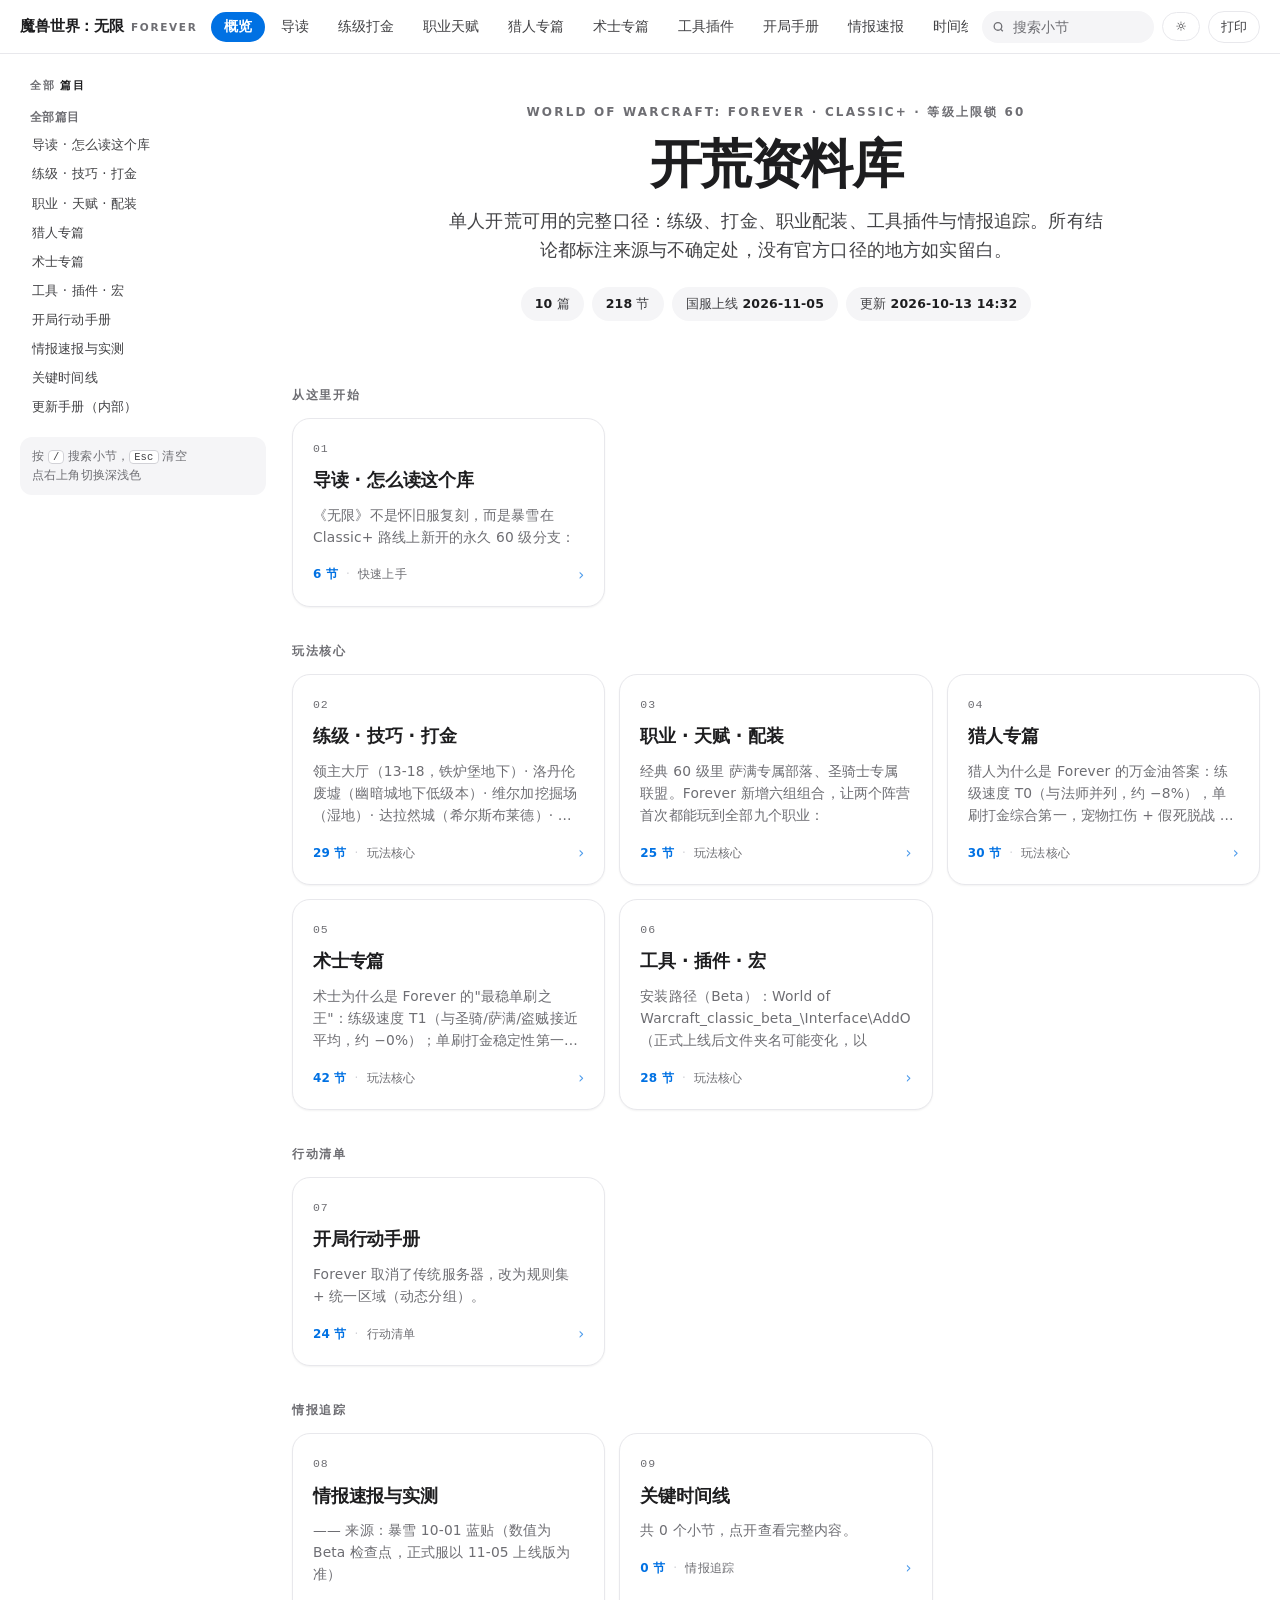
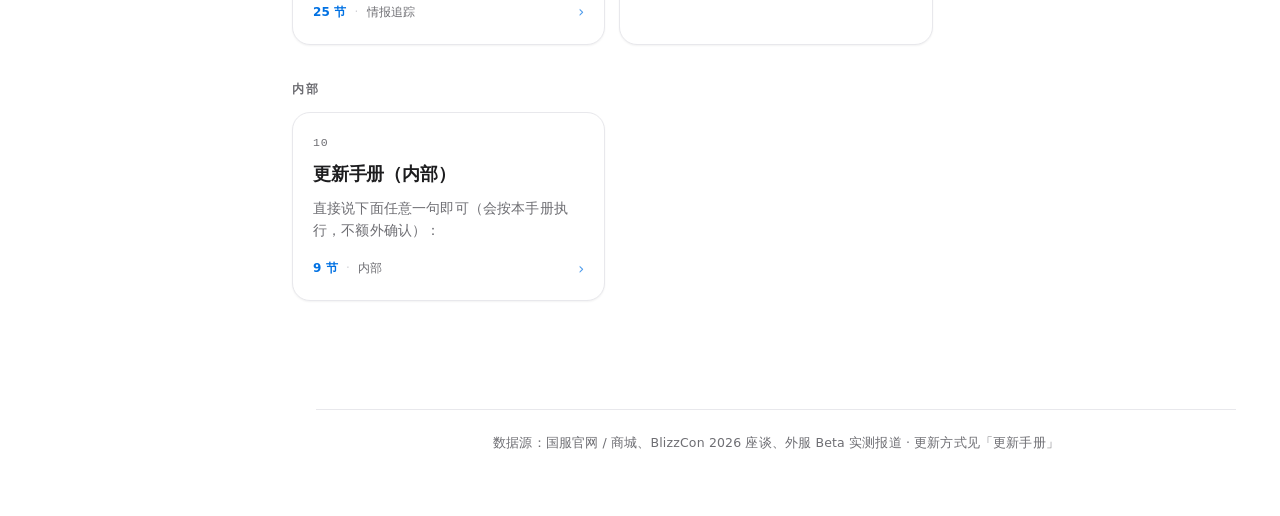
==== commit 947c77c9: "更新：2026-10-13 14:32 同步最新资料库（自动重建网页 + 全量推送）" ====
--- a/index.html
+++ b/index.html
@@ -395,7 +395,7 @@
     <div class="side-hint">按 <kbd>/</kbd> 搜索小节，<kbd>Esc</kbd> 清空<br>点右上角切换深浅色</div>
   </aside>
   <main>
-    <section class="doc home on" id="home"><div class="hero"><div class="eyebrow">World of Warcraft: Forever &#183; Classic+ &#183; 等级上限锁 60</div><h1>开荒资料库</h1><p class="lede">单人开荒可用的完整口径：练级、打金、职业配装、工具插件与情报追踪。所有结论都标注来源与不确定处，没有官方口径的地方如实留白。</p><div class="facts"><span><b>10</b> 篇</span><span><b>218</b> 节</span><span>国服上线 <b>2026-11-05</b></span><span>更新 <b>2026-10-13 13:48</b></span></div></div><div class="sec-t">从这里开始</div><div class="grid"><div class="card" data-k="README_md" role="button" tabindex="0"><div class="no">01</div><h3>导读 · 怎么读这个库</h3><p>《无限》不是怀旧服复刻，而是暴雪在 Classic+ 路线上新开的永久 60 级分支：</p><div class="meta"><b>6 节</b><i>·</i><span>快速上手</span><span class="arrow">&#8250;</span></div></div></div><div class="sec-t">玩法核心</div><div class="grid"><div class="card" data-k="leveling_and_gold_md" role="button" tabindex="0"><div class="no">02</div><h3>练级 · 技巧 · 打金</h3><p>领主大厅（13-18，铁炉堡地下）· 洛丹伦废墟（幽暗城地下低级本）· 维尔加挖掘场（湿地）· 达拉然城（希尔斯布莱德）· 沉没之城（纳迦/海盗）· 克</p><div class="meta"><b>29 节</b><i>·</i><span>玩法核心</span><span class="arrow">&#8250;</span></div></div><div class="card" data-k="classes_and_gear_md" role="button" tabindex="0"><div class="no">03</div><h3>职业 · 天赋 · 配装</h3><p>经典 60 级里 萨满专属部落、圣骑士专属联盟。Forever 新增六组组合，让两个阵营首次都能玩到全部九个职业：</p><div class="meta"><b>25 节</b><i>·</i><span>玩法核心</span><span class="arrow">&#8250;</span></div></div><div class="card" data-k="hunter_md" role="button" tabindex="0"><div class="no">04</div><h3>猎人专篇</h3><p>猎人为什么是 Forever 的万金油答案：练级速度 T0（与法师并列，约 −8%），单刷打金综合第一，宠物扛伤 + 假死脱战 + 几乎零消耗。最契合 </p><div class="meta"><b>30 节</b><i>·</i><span>玩法核心</span><span class="arrow">&#8250;</span></div></div><div class="card" data-k="warlock_md" role="button" tabindex="0"><div class="no">05</div><h3>术士专篇</h3><p>术士为什么是 Forever 的"最稳单刷之王"：练级速度 T1（与圣骑/萨满/盗贼接近平均，约 −0%）；单刷打金稳定性第一（几乎不会死）；宠物坦 +</p><div class="meta"><b>42 节</b><i>·</i><span>玩法核心</span><span class="arrow">&#8250;</span></div></div><div class="card" data-k="tools_and_ui_md" role="button" tabindex="0"><div class="no">06</div><h3>工具 · 插件 · 宏</h3><p>安装路径（Beta）：World of Warcraft_classic_beta_\Interface\AddOns\（正式上线后文件夹名可能变化，以</p><div class="meta"><b>28 节</b><i>·</i><span>玩法核心</span><span class="arrow">&#8250;</span></div></div></div><div class="sec-t">行动清单</div><div class="grid"><div class="card" data-k="launch_playbook_md" role="button" tabindex="0"><div class="no">07</div><h3>开局行动手册</h3><p>Forever 取消了传统服务器，改为规则集 + 统一区域（动态分组）。</p><div class="meta"><b>24 节</b><i>·</i><span>行动清单</span><span class="arrow">&#8250;</span></div></div></div><div class="sec-t">情报追踪</div><div class="grid"><div class="card" data-k="intel_digest_md" role="button" tabindex="0"><div class="no">08</div><h3>情报速报与实测</h3><p>—— 来源：暴雪 10-01 蓝贴（数值为 Beta 检查点，正式服以 11-05 上线版为准）</p><div class="meta"><b>25 节</b><i>·</i><span>情报追踪</span><span class="arrow">&#8250;</span></div></div><div class="card" data-k="timeline_md" role="button" tabindex="0"><div class="no">09</div><h3>关键时间线</h3><p>共 0 个小节，点开查看完整内容。</p><div class="meta"><b>0 节</b><i>·</i><span>情报追踪</span><span class="arrow">&#8250;</span></div></div></div><div class="sec-t">内部</div><div class="grid"><div class="card" data-k="update_playbook_md" role="button" tabindex="0"><div class="no">10</div><h3>更新手册（内部）</h3><p>直接说下面任意一句即可（会按本手册执行，不额外确认）：</p><div class="meta"><b>9 节</b><i>·</i><span>内部</span><span class="arrow">&#8250;</span></div></div></div></section><section class="doc" id="README_md"><div class="title">导读 · 怎么读这个库</div><div class="sub"><span>快速上手</span><span>6 节</span></div><blockquote>Classic+ 永久分支 · 等级上限锁 60 · 无飞行 · 无等级缩放 · 规则集取代服务器 国服上线 <strong>2026-11-05 约 07:00</strong>（= 2026-11-04 15:00 PST）</blockquote>
+    <section class="doc home on" id="home"><div class="hero"><div class="eyebrow">World of Warcraft: Forever &#183; Classic+ &#183; 等级上限锁 60</div><h1>开荒资料库</h1><p class="lede">单人开荒可用的完整口径：练级、打金、职业配装、工具插件与情报追踪。所有结论都标注来源与不确定处，没有官方口径的地方如实留白。</p><div class="facts"><span><b>10</b> 篇</span><span><b>218</b> 节</span><span>国服上线 <b>2026-11-05</b></span><span>更新 <b>2026-10-13 14:32</b></span></div></div><div class="sec-t">从这里开始</div><div class="grid"><div class="card" data-k="README_md" role="button" tabindex="0"><div class="no">01</div><h3>导读 · 怎么读这个库</h3><p>《无限》不是怀旧服复刻，而是暴雪在 Classic+ 路线上新开的永久 60 级分支：</p><div class="meta"><b>6 节</b><i>·</i><span>快速上手</span><span class="arrow">&#8250;</span></div></div></div><div class="sec-t">玩法核心</div><div class="grid"><div class="card" data-k="leveling_and_gold_md" role="button" tabindex="0"><div class="no">02</div><h3>练级 · 技巧 · 打金</h3><p>领主大厅（13-18，铁炉堡地下）· 洛丹伦废墟（幽暗城地下低级本）· 维尔加挖掘场（湿地）· 达拉然城（希尔斯布莱德）· 沉没之城（纳迦/海盗）· 克</p><div class="meta"><b>29 节</b><i>·</i><span>玩法核心</span><span class="arrow">&#8250;</span></div></div><div class="card" data-k="classes_and_gear_md" role="button" tabindex="0"><div class="no">03</div><h3>职业 · 天赋 · 配装</h3><p>经典 60 级里 萨满专属部落、圣骑士专属联盟。Forever 新增六组组合，让两个阵营首次都能玩到全部九个职业：</p><div class="meta"><b>25 节</b><i>·</i><span>玩法核心</span><span class="arrow">&#8250;</span></div></div><div class="card" data-k="hunter_md" role="button" tabindex="0"><div class="no">04</div><h3>猎人专篇</h3><p>猎人为什么是 Forever 的万金油答案：练级速度 T0（与法师并列，约 −8%），单刷打金综合第一，宠物扛伤 + 假死脱战 + 几乎零消耗。最契合 </p><div class="meta"><b>30 节</b><i>·</i><span>玩法核心</span><span class="arrow">&#8250;</span></div></div><div class="card" data-k="warlock_md" role="button" tabindex="0"><div class="no">05</div><h3>术士专篇</h3><p>术士为什么是 Forever 的"最稳单刷之王"：练级速度 T1（与圣骑/萨满/盗贼接近平均，约 −0%）；单刷打金稳定性第一（几乎不会死）；宠物坦 +</p><div class="meta"><b>42 节</b><i>·</i><span>玩法核心</span><span class="arrow">&#8250;</span></div></div><div class="card" data-k="tools_and_ui_md" role="button" tabindex="0"><div class="no">06</div><h3>工具 · 插件 · 宏</h3><p>安装路径（Beta）：World of Warcraft_classic_beta_\Interface\AddOns\（正式上线后文件夹名可能变化，以</p><div class="meta"><b>28 节</b><i>·</i><span>玩法核心</span><span class="arrow">&#8250;</span></div></div></div><div class="sec-t">行动清单</div><div class="grid"><div class="card" data-k="launch_playbook_md" role="button" tabindex="0"><div class="no">07</div><h3>开局行动手册</h3><p>Forever 取消了传统服务器，改为规则集 + 统一区域（动态分组）。</p><div class="meta"><b>24 节</b><i>·</i><span>行动清单</span><span class="arrow">&#8250;</span></div></div></div><div class="sec-t">情报追踪</div><div class="grid"><div class="card" data-k="intel_digest_md" role="button" tabindex="0"><div class="no">08</div><h3>情报速报与实测</h3><p>—— 来源：暴雪 10-01 蓝贴（数值为 Beta 检查点，正式服以 11-05 上线版为准）</p><div class="meta"><b>25 节</b><i>·</i><span>情报追踪</span><span class="arrow">&#8250;</span></div></div><div class="card" data-k="timeline_md" role="button" tabindex="0"><div class="no">09</div><h3>关键时间线</h3><p>共 0 个小节，点开查看完整内容。</p><div class="meta"><b>0 节</b><i>·</i><span>情报追踪</span><span class="arrow">&#8250;</span></div></div></div><div class="sec-t">内部</div><div class="grid"><div class="card" data-k="update_playbook_md" role="button" tabindex="0"><div class="no">10</div><h3>更新手册（内部）</h3><p>直接说下面任意一句即可（会按本手册执行，不额外确认）：</p><div class="meta"><b>9 节</b><i>·</i><span>内部</span><span class="arrow">&#8250;</span></div></div></div></section><section class="doc" id="README_md"><div class="title">导读 · 怎么读这个库</div><div class="sub"><span>快速上手</span><span>6 节</span></div><blockquote>Classic+ 永久分支 · 等级上限锁 60 · 无飞行 · 无等级缩放 · 规则集取代服务器 国服上线 <strong>2026-11-05 约 07:00</strong>（= 2026-11-04 15:00 PST）</blockquote>
 <hr>
 <h2 id="p1_sec1">一、这到底是什么</h2>
 <p>《无限》不是怀旧服复刻，而是暴雪在 <strong>Classic+</strong> 路线上新开的<strong>永久 60 级分支</strong>：</p>
@@ -1261,31 +1261,28 @@
 /cast 复活宠物</code></pre>
 <p>（顺序宏：先喂，宠物死了则复活）</p>
 <h3 id="p4_sec28">8.1 一键练级方案（开怪 + 印记 + 循环 + 空蓝兜底）</h3>
-<p>20 级有了瞄准射击，把「宠物开怪 + 猎人印记 + 毒蛇钉刺 + 最优循环 + 空蓝自动射击」压进<strong>一个键</strong>。核心还是<strong>优先级回落</strong>：技能放不出（CD 或没蓝）不占 GCD，自动落下一行；末尾 <code>/startattack</code> 永远顶起自动射击，所以<strong>按键不会卡、空蓝也不空转</strong>。</p>
-<p><strong>★ 20 级完整一键宏（含猎人印记，最终版，直接绑这个）</strong></p>
+<p><strong>先说清为什么上一版「不好用」</strong>：猎人印记和毒蛇钉刺都<strong>没有冷却判定</strong>，只要目标在就能一直重铺。把它们和普通伤害技能塞在同一个「一直按」的键里，每次按键它们都会抢走 GCD，宏在打到瞄准 / 奥术之前就停了 —— 你狂按时感觉「只在一直上 buff、不打伤害」。</p>
+<p><strong>正确的思路</strong>：自动射击本来就是<strong>自动持续</strong>的（开 <code>/startattack</code> 后无需任何操作就在输出，这才是你的「循环」主体）；一键键只负责在 CD 好时补<strong>瞄准 / 奥术</strong>这两个技能。印记和钉刺用 <strong>Shift 修饰键</strong>单独触发，既留在同一个键上，又不抢输出 GCD。</p>
+<p><strong>★ 20 级最终合理版（单键含印记，一直按能循环）</strong></p>
 <pre><code>#showtooltip
-/petattack
 /startattack
+/cast [mod:shift] 猎人印记
+/cast [mod:shift] 毒蛇钉刺
 /cast 瞄准射击
-/cast 奥术射击
-/cast 毒蛇钉刺
-/cast 猎人印记</code></pre>
-<ul><li><strong>宠物开怪</strong>：<code>/petattack</code> 让宠物先上咬，建立仇恨。</li><li><strong>自动射击常驻</strong>：<code>/startattack</code> 免费、不占 GCD，永远在开火。</li><li><strong>有蓝打最优</strong>：瞄准射击（CD 好就放）→ 奥术射击 顺序放；各自在 CD 就放下一个。</li><li><strong>空蓝 / 全 CD 兜底</strong>：所有技能放不出时，靠 <code>/startattack</code> 继续自动射击，不卡、不浪费按键。</li></ul>
-<p><strong>为什么猎人印记要放在最后一行（关键）</strong>：印记<strong>没有冷却</strong>，只要目标在就能一直重铺。如果把它放前面，每次按键它都会抢走 GCD、宏在执行到伤害技能前就停了，结果<strong>只会一直上印记、打不出伤害</strong>。放最后，它只在「瞄准 / 奥术 / 钉刺都还在 CD」的空档补一下，既保持印记常驻，又不挡输出。</p>
-<p><strong>10–19 级（还没瞄准射击）· 一键</strong></p>
+/cast 奥术射击</code></pre>
+<ul><li><strong>普通按（主输出，一直按）</strong>：瞄准射击（CD 好就放）→ 奥术射击；两者都在 CD / 读条时这一按不浪费、自动射击照常开火。<strong>干净循环，不会卡、不会乱上 buff。</strong></li><li><strong>Shift + 按（起手 / 补 buff）</strong>：上猎人印记 + 毒蛇钉刺。起手连按两次 Shift 即可把两个都上（第一次印记抢 GCD，第二次钉刺）。</li><li><strong>空蓝兜底</strong>：技能都放不出时落到 <code>/startattack</code>，自动射击继续，不空转。</li><li><strong>开怪</strong>：宠物起手让 <code>/petattack</code>，可单独绑一个键，或起手先按一下 Shift 版把印记钉刺上了再切回普通按。</li></ul>
+<p><strong>10–19 级（没瞄准射击）· 同结构</strong></p>
 <pre><code>#showtooltip
-/petattack
 /startattack
-/cast 奥术射击
-/cast 毒蛇钉刺
-/cast 猎人印记</code></pre>
-<p>（同样把无冷却的印记放最后；输出靠奥术射击顶着，自动射击兜底。）</p>
-<p><strong>想更省蓝 / 更控手感：2 键版</strong></p>
-<ul><li>键 1（起手）：<code>/petattack</code> + <code>/cast 猎人印记</code> + <code>/cast 毒蛇钉刺</code> + <code>/startattack</code></li><li>键 2（输出）：<code>/startattack</code> + <code>/cast 瞄准射击</code> + <code>/cast 奥术射击</code>（钉刺只在起手上一回，长战斗手动补，避免刷新浪费蓝）</li></ul>
+/cast [mod:shift] 猎人印记
+/cast [mod:shift] 毒蛇钉刺
+/cast 奥术射击</code></pre>
+<p><strong>更省事的 2 键版（不用记 Shift）</strong></p>
+<ul><li>键 1（一直按，纯输出）：<code>/startattack</code> + <code>/cast 瞄准射击</code> + <code>/cast 奥术射击</code></li><li>键 2（起手 / 偶尔补）：<code>/petattack</code> + <code>/cast 猎人印记</code> + <code>/cast 毒蛇钉刺</code></li></ul>
 <p><strong>意外处理（沿用上面的宏）</strong></p>
 <ul><li>拉多了 / 宠物倒了：<code>/cast 假死</code> 脱战优先。</li><li>宠物死了：<code>/castsequence reset=10 喂养宠物</code> + <code>/cast 复活宠物</code>（先喂后复活）。</li></ul>
-<p><strong>两条注意</strong></p>
-<ol><li>宏<strong>不能判断</strong>怪身上有没有钉刺 debuff，钉刺会按期刷新（轻微费蓝）；想零浪费走 2 键版手动补。</li><li>狙击射击（45 码）超远起手 / 拉怪好用，但<strong>别塞进一键宏</strong> —— 它占 GCD 打断自动射击节奏，单独放更顺。</li></ol>
+<p><strong>三条注意</strong></p>
+<ol><li>宏<strong>不能判断</strong>怪身上有没有钉刺 debuff，所以 Shift 补钉刺会刷新（轻微费蓝），只在起手和长战斗偶尔补一次即可。</li><li>狙击射击（45 码）超远起手 / 拉怪好用，但<strong>别塞进输出键</strong> —— 它占 GCD 打断自动射击节奏，单独放更顺。</li><li>一键宏<strong>不能自动连发</strong>（那属外部连点，会封号）；「一直循环」= 你持续按这个键，自动射击自动补伤害，瞄准 / 奥术在 CD 好时自动补上。</li></ol>
 <p><strong>三条红线（会封号）</strong>：<strong>外部连点软件 / 硬件宏替你连续按键</strong>（属自动化）；<strong>读内存的第三方工具</strong>；<strong>Hekili 式"下一个技能"提示插件</strong>（Forever 采用现代 API + 秘密值机制，做不出来，WeakAuras 也<strong>仅限自身</strong>）。官方替代路径是<strong>内置的冷却管理器、伤害统计与挥砍计时器</strong>。</p>
 <hr>
 <h2 id="p4_sec29">九、待验证清单（上线后第一周自己补）</h2>
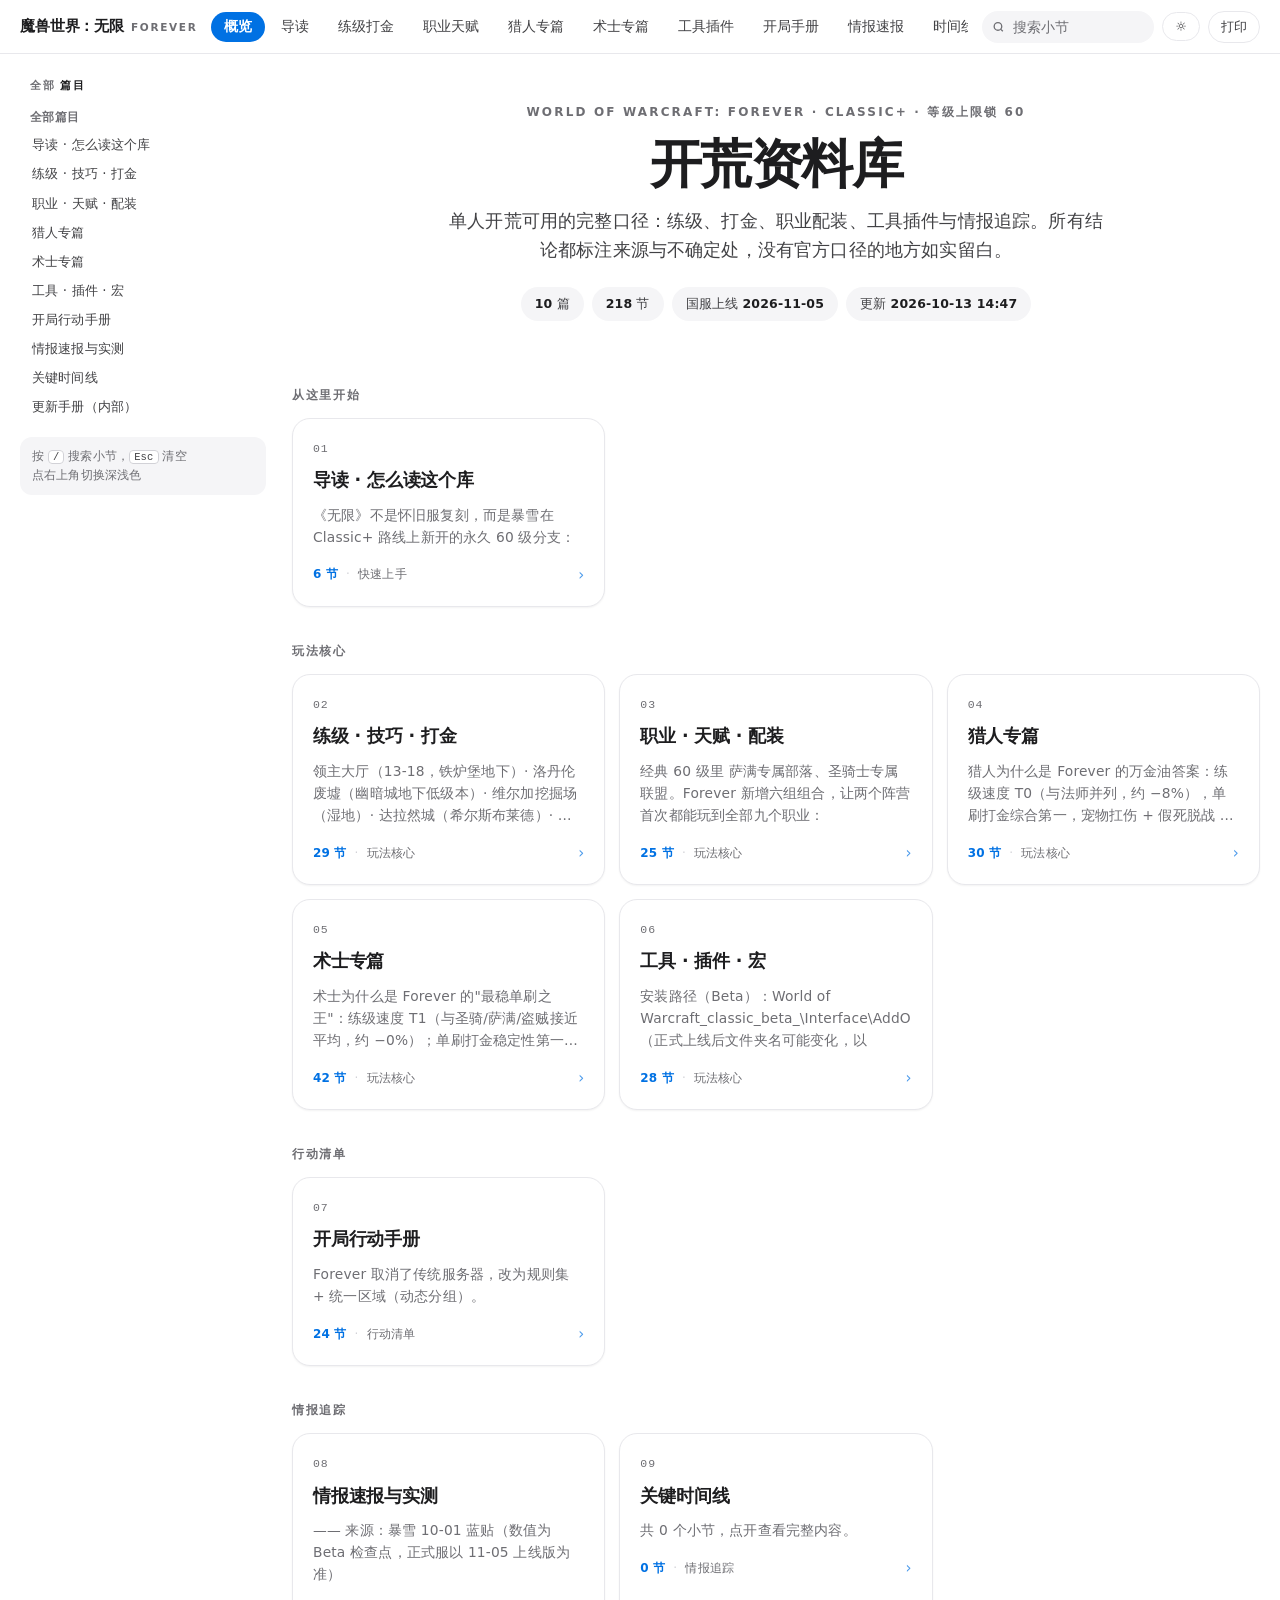
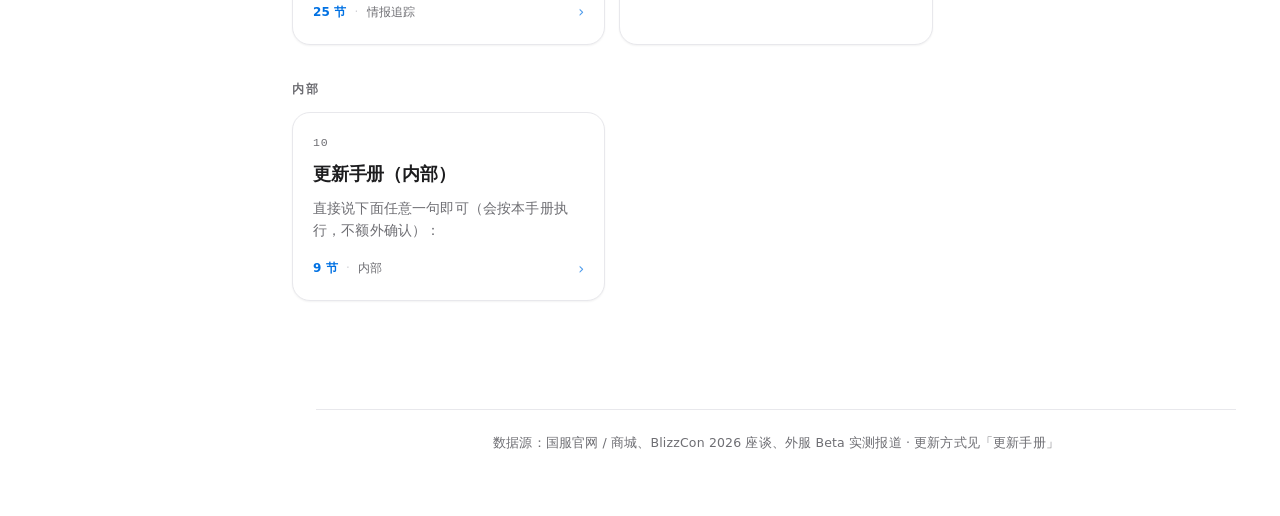
==== commit 372f4466: "更新：2026-10-13 14:47 同步最新资料库（自动重建网页 + 全量推送）" ====
--- a/index.html
+++ b/index.html
@@ -395,7 +395,7 @@
     <div class="side-hint">按 <kbd>/</kbd> 搜索小节，<kbd>Esc</kbd> 清空<br>点右上角切换深浅色</div>
   </aside>
   <main>
-    <section class="doc home on" id="home"><div class="hero"><div class="eyebrow">World of Warcraft: Forever &#183; Classic+ &#183; 等级上限锁 60</div><h1>开荒资料库</h1><p class="lede">单人开荒可用的完整口径：练级、打金、职业配装、工具插件与情报追踪。所有结论都标注来源与不确定处，没有官方口径的地方如实留白。</p><div class="facts"><span><b>10</b> 篇</span><span><b>218</b> 节</span><span>国服上线 <b>2026-11-05</b></span><span>更新 <b>2026-10-13 14:32</b></span></div></div><div class="sec-t">从这里开始</div><div class="grid"><div class="card" data-k="README_md" role="button" tabindex="0"><div class="no">01</div><h3>导读 · 怎么读这个库</h3><p>《无限》不是怀旧服复刻，而是暴雪在 Classic+ 路线上新开的永久 60 级分支：</p><div class="meta"><b>6 节</b><i>·</i><span>快速上手</span><span class="arrow">&#8250;</span></div></div></div><div class="sec-t">玩法核心</div><div class="grid"><div class="card" data-k="leveling_and_gold_md" role="button" tabindex="0"><div class="no">02</div><h3>练级 · 技巧 · 打金</h3><p>领主大厅（13-18，铁炉堡地下）· 洛丹伦废墟（幽暗城地下低级本）· 维尔加挖掘场（湿地）· 达拉然城（希尔斯布莱德）· 沉没之城（纳迦/海盗）· 克</p><div class="meta"><b>29 节</b><i>·</i><span>玩法核心</span><span class="arrow">&#8250;</span></div></div><div class="card" data-k="classes_and_gear_md" role="button" tabindex="0"><div class="no">03</div><h3>职业 · 天赋 · 配装</h3><p>经典 60 级里 萨满专属部落、圣骑士专属联盟。Forever 新增六组组合，让两个阵营首次都能玩到全部九个职业：</p><div class="meta"><b>25 节</b><i>·</i><span>玩法核心</span><span class="arrow">&#8250;</span></div></div><div class="card" data-k="hunter_md" role="button" tabindex="0"><div class="no">04</div><h3>猎人专篇</h3><p>猎人为什么是 Forever 的万金油答案：练级速度 T0（与法师并列，约 −8%），单刷打金综合第一，宠物扛伤 + 假死脱战 + 几乎零消耗。最契合 </p><div class="meta"><b>30 节</b><i>·</i><span>玩法核心</span><span class="arrow">&#8250;</span></div></div><div class="card" data-k="warlock_md" role="button" tabindex="0"><div class="no">05</div><h3>术士专篇</h3><p>术士为什么是 Forever 的"最稳单刷之王"：练级速度 T1（与圣骑/萨满/盗贼接近平均，约 −0%）；单刷打金稳定性第一（几乎不会死）；宠物坦 +</p><div class="meta"><b>42 节</b><i>·</i><span>玩法核心</span><span class="arrow">&#8250;</span></div></div><div class="card" data-k="tools_and_ui_md" role="button" tabindex="0"><div class="no">06</div><h3>工具 · 插件 · 宏</h3><p>安装路径（Beta）：World of Warcraft_classic_beta_\Interface\AddOns\（正式上线后文件夹名可能变化，以</p><div class="meta"><b>28 节</b><i>·</i><span>玩法核心</span><span class="arrow">&#8250;</span></div></div></div><div class="sec-t">行动清单</div><div class="grid"><div class="card" data-k="launch_playbook_md" role="button" tabindex="0"><div class="no">07</div><h3>开局行动手册</h3><p>Forever 取消了传统服务器，改为规则集 + 统一区域（动态分组）。</p><div class="meta"><b>24 节</b><i>·</i><span>行动清单</span><span class="arrow">&#8250;</span></div></div></div><div class="sec-t">情报追踪</div><div class="grid"><div class="card" data-k="intel_digest_md" role="button" tabindex="0"><div class="no">08</div><h3>情报速报与实测</h3><p>—— 来源：暴雪 10-01 蓝贴（数值为 Beta 检查点，正式服以 11-05 上线版为准）</p><div class="meta"><b>25 节</b><i>·</i><span>情报追踪</span><span class="arrow">&#8250;</span></div></div><div class="card" data-k="timeline_md" role="button" tabindex="0"><div class="no">09</div><h3>关键时间线</h3><p>共 0 个小节，点开查看完整内容。</p><div class="meta"><b>0 节</b><i>·</i><span>情报追踪</span><span class="arrow">&#8250;</span></div></div></div><div class="sec-t">内部</div><div class="grid"><div class="card" data-k="update_playbook_md" role="button" tabindex="0"><div class="no">10</div><h3>更新手册（内部）</h3><p>直接说下面任意一句即可（会按本手册执行，不额外确认）：</p><div class="meta"><b>9 节</b><i>·</i><span>内部</span><span class="arrow">&#8250;</span></div></div></div></section><section class="doc" id="README_md"><div class="title">导读 · 怎么读这个库</div><div class="sub"><span>快速上手</span><span>6 节</span></div><blockquote>Classic+ 永久分支 · 等级上限锁 60 · 无飞行 · 无等级缩放 · 规则集取代服务器 国服上线 <strong>2026-11-05 约 07:00</strong>（= 2026-11-04 15:00 PST）</blockquote>
+    <section class="doc home on" id="home"><div class="hero"><div class="eyebrow">World of Warcraft: Forever &#183; Classic+ &#183; 等级上限锁 60</div><h1>开荒资料库</h1><p class="lede">单人开荒可用的完整口径：练级、打金、职业配装、工具插件与情报追踪。所有结论都标注来源与不确定处，没有官方口径的地方如实留白。</p><div class="facts"><span><b>10</b> 篇</span><span><b>218</b> 节</span><span>国服上线 <b>2026-11-05</b></span><span>更新 <b>2026-10-13 14:47</b></span></div></div><div class="sec-t">从这里开始</div><div class="grid"><div class="card" data-k="README_md" role="button" tabindex="0"><div class="no">01</div><h3>导读 · 怎么读这个库</h3><p>《无限》不是怀旧服复刻，而是暴雪在 Classic+ 路线上新开的永久 60 级分支：</p><div class="meta"><b>6 节</b><i>·</i><span>快速上手</span><span class="arrow">&#8250;</span></div></div></div><div class="sec-t">玩法核心</div><div class="grid"><div class="card" data-k="leveling_and_gold_md" role="button" tabindex="0"><div class="no">02</div><h3>练级 · 技巧 · 打金</h3><p>领主大厅（13-18，铁炉堡地下）· 洛丹伦废墟（幽暗城地下低级本）· 维尔加挖掘场（湿地）· 达拉然城（希尔斯布莱德）· 沉没之城（纳迦/海盗）· 克</p><div class="meta"><b>29 节</b><i>·</i><span>玩法核心</span><span class="arrow">&#8250;</span></div></div><div class="card" data-k="classes_and_gear_md" role="button" tabindex="0"><div class="no">03</div><h3>职业 · 天赋 · 配装</h3><p>经典 60 级里 萨满专属部落、圣骑士专属联盟。Forever 新增六组组合，让两个阵营首次都能玩到全部九个职业：</p><div class="meta"><b>25 节</b><i>·</i><span>玩法核心</span><span class="arrow">&#8250;</span></div></div><div class="card" data-k="hunter_md" role="button" tabindex="0"><div class="no">04</div><h3>猎人专篇</h3><p>猎人为什么是 Forever 的万金油答案：练级速度 T0（与法师并列，约 −8%），单刷打金综合第一，宠物扛伤 + 假死脱战 + 几乎零消耗。最契合 </p><div class="meta"><b>30 节</b><i>·</i><span>玩法核心</span><span class="arrow">&#8250;</span></div></div><div class="card" data-k="warlock_md" role="button" tabindex="0"><div class="no">05</div><h3>术士专篇</h3><p>术士为什么是 Forever 的"最稳单刷之王"：练级速度 T1（与圣骑/萨满/盗贼接近平均，约 −0%）；单刷打金稳定性第一（几乎不会死）；宠物坦 +</p><div class="meta"><b>42 节</b><i>·</i><span>玩法核心</span><span class="arrow">&#8250;</span></div></div><div class="card" data-k="tools_and_ui_md" role="button" tabindex="0"><div class="no">06</div><h3>工具 · 插件 · 宏</h3><p>安装路径（Beta）：World of Warcraft_classic_beta_\Interface\AddOns\（正式上线后文件夹名可能变化，以</p><div class="meta"><b>28 节</b><i>·</i><span>玩法核心</span><span class="arrow">&#8250;</span></div></div></div><div class="sec-t">行动清单</div><div class="grid"><div class="card" data-k="launch_playbook_md" role="button" tabindex="0"><div class="no">07</div><h3>开局行动手册</h3><p>Forever 取消了传统服务器，改为规则集 + 统一区域（动态分组）。</p><div class="meta"><b>24 节</b><i>·</i><span>行动清单</span><span class="arrow">&#8250;</span></div></div></div><div class="sec-t">情报追踪</div><div class="grid"><div class="card" data-k="intel_digest_md" role="button" tabindex="0"><div class="no">08</div><h3>情报速报与实测</h3><p>—— 来源：暴雪 10-01 蓝贴（数值为 Beta 检查点，正式服以 11-05 上线版为准）</p><div class="meta"><b>25 节</b><i>·</i><span>情报追踪</span><span class="arrow">&#8250;</span></div></div><div class="card" data-k="timeline_md" role="button" tabindex="0"><div class="no">09</div><h3>关键时间线</h3><p>共 0 个小节，点开查看完整内容。</p><div class="meta"><b>0 节</b><i>·</i><span>情报追踪</span><span class="arrow">&#8250;</span></div></div></div><div class="sec-t">内部</div><div class="grid"><div class="card" data-k="update_playbook_md" role="button" tabindex="0"><div class="no">10</div><h3>更新手册（内部）</h3><p>直接说下面任意一句即可（会按本手册执行，不额外确认）：</p><div class="meta"><b>9 节</b><i>·</i><span>内部</span><span class="arrow">&#8250;</span></div></div></div></section><section class="doc" id="README_md"><div class="title">导读 · 怎么读这个库</div><div class="sub"><span>快速上手</span><span>6 节</span></div><blockquote>Classic+ 永久分支 · 等级上限锁 60 · 无飞行 · 无等级缩放 · 规则集取代服务器 国服上线 <strong>2026-11-05 约 07:00</strong>（= 2026-11-04 15:00 PST）</blockquote>
 <hr>
 <h2 id="p1_sec1">一、这到底是什么</h2>
 <p>《无限》不是怀旧服复刻，而是暴雪在 <strong>Classic+</strong> 路线上新开的<strong>永久 60 级分支</strong>：</p>
@@ -1277,8 +1277,19 @@
 /cast [mod:shift] 猎人印记
 /cast [mod:shift] 毒蛇钉刺
 /cast 奥术射击</code></pre>
-<p><strong>更省事的 2 键版（不用记 Shift）</strong></p>
-<ul><li>键 1（一直按，纯输出）：<code>/startattack</code> + <code>/cast 瞄准射击</code> + <code>/cast 奥术射击</code></li><li>键 2（起手 / 偶尔补）：<code>/petattack</code> + <code>/cast 猎人印记</code> + <code>/cast 毒蛇钉刺</code></li></ul>
+<p><strong>更省事的 2 键版（不用记 Shift，推荐实战用）</strong></p>
+<p><strong>键 1 · 主输出（一直按，干净循环）</strong></p>
+<pre><code>#showtooltip
+/startattack
+/cast 瞄准射击
+/cast 奥术射击</code></pre>
+<ul><li>自动射击常驻（循环主体），瞄准 / 奥术 CD 好就打；全在 CD 时这一按不浪费、自动射击照常开火。</li></ul>
+<p><strong>键 2 · 起手 / 补 buff（拉怪时按一次）</strong></p>
+<pre><code>#showtooltip
+/petattack
+/cast 猎人印记
+/cast 毒蛇钉刺</code></pre>
+<ul><li>宠物先上咬 + 上印记 + 上钉刺；长战斗 buff 掉了再按一次补。</li></ul>
 <p><strong>意外处理（沿用上面的宏）</strong></p>
 <ul><li>拉多了 / 宠物倒了：<code>/cast 假死</code> 脱战优先。</li><li>宠物死了：<code>/castsequence reset=10 喂养宠物</code> + <code>/cast 复活宠物</code>（先喂后复活）。</li></ul>
 <p><strong>三条注意</strong></p>
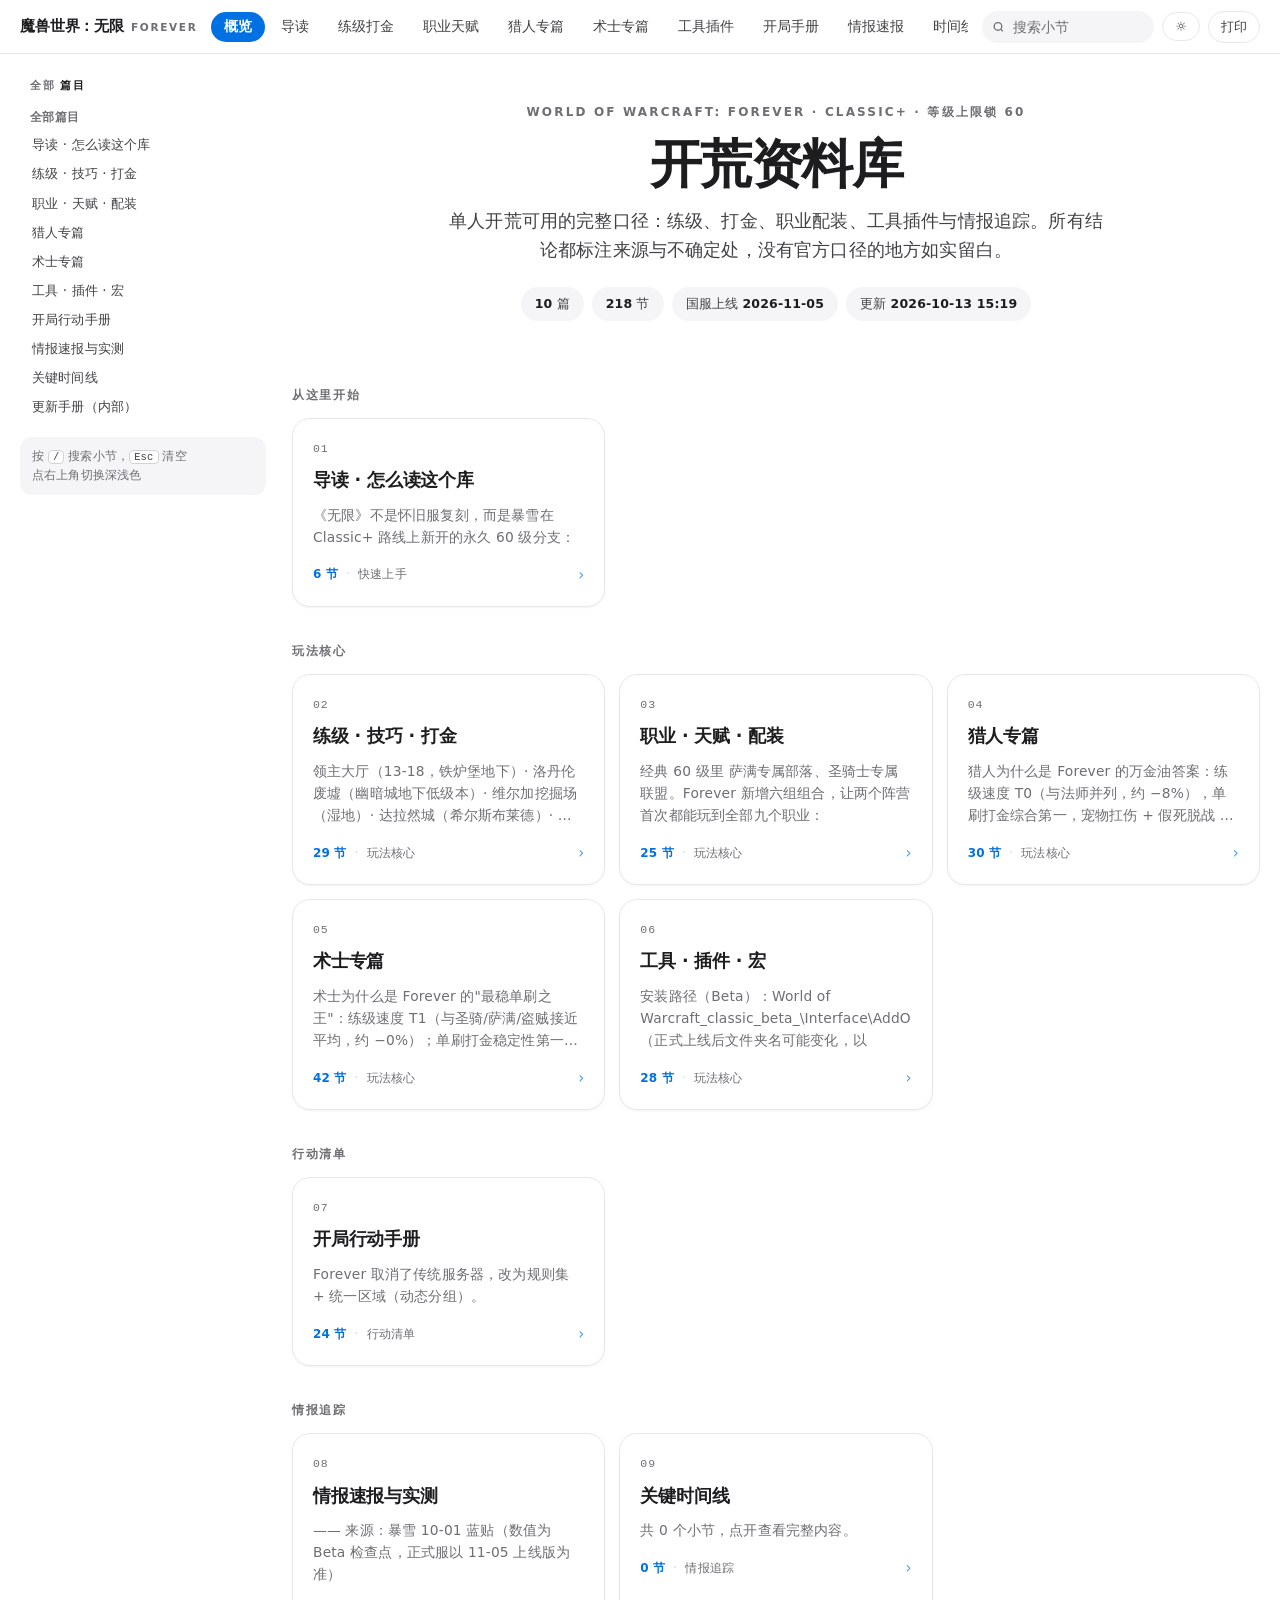
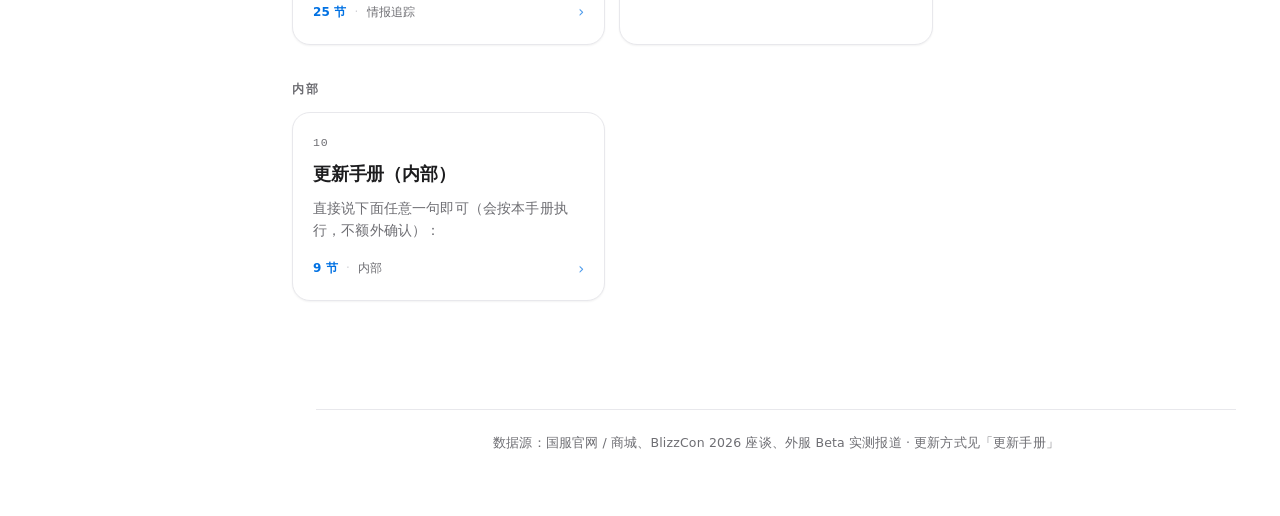
==== commit e4aaba30: "更新：2026-10-13 15:20 同步最新资料库（自动重建网页 + 全量推送）" ====
--- a/index.html
+++ b/index.html
@@ -395,7 +395,7 @@
     <div class="side-hint">按 <kbd>/</kbd> 搜索小节，<kbd>Esc</kbd> 清空<br>点右上角切换深浅色</div>
   </aside>
   <main>
-    <section class="doc home on" id="home"><div class="hero"><div class="eyebrow">World of Warcraft: Forever &#183; Classic+ &#183; 等级上限锁 60</div><h1>开荒资料库</h1><p class="lede">单人开荒可用的完整口径：练级、打金、职业配装、工具插件与情报追踪。所有结论都标注来源与不确定处，没有官方口径的地方如实留白。</p><div class="facts"><span><b>10</b> 篇</span><span><b>218</b> 节</span><span>国服上线 <b>2026-11-05</b></span><span>更新 <b>2026-10-13 14:47</b></span></div></div><div class="sec-t">从这里开始</div><div class="grid"><div class="card" data-k="README_md" role="button" tabindex="0"><div class="no">01</div><h3>导读 · 怎么读这个库</h3><p>《无限》不是怀旧服复刻，而是暴雪在 Classic+ 路线上新开的永久 60 级分支：</p><div class="meta"><b>6 节</b><i>·</i><span>快速上手</span><span class="arrow">&#8250;</span></div></div></div><div class="sec-t">玩法核心</div><div class="grid"><div class="card" data-k="leveling_and_gold_md" role="button" tabindex="0"><div class="no">02</div><h3>练级 · 技巧 · 打金</h3><p>领主大厅（13-18，铁炉堡地下）· 洛丹伦废墟（幽暗城地下低级本）· 维尔加挖掘场（湿地）· 达拉然城（希尔斯布莱德）· 沉没之城（纳迦/海盗）· 克</p><div class="meta"><b>29 节</b><i>·</i><span>玩法核心</span><span class="arrow">&#8250;</span></div></div><div class="card" data-k="classes_and_gear_md" role="button" tabindex="0"><div class="no">03</div><h3>职业 · 天赋 · 配装</h3><p>经典 60 级里 萨满专属部落、圣骑士专属联盟。Forever 新增六组组合，让两个阵营首次都能玩到全部九个职业：</p><div class="meta"><b>25 节</b><i>·</i><span>玩法核心</span><span class="arrow">&#8250;</span></div></div><div class="card" data-k="hunter_md" role="button" tabindex="0"><div class="no">04</div><h3>猎人专篇</h3><p>猎人为什么是 Forever 的万金油答案：练级速度 T0（与法师并列，约 −8%），单刷打金综合第一，宠物扛伤 + 假死脱战 + 几乎零消耗。最契合 </p><div class="meta"><b>30 节</b><i>·</i><span>玩法核心</span><span class="arrow">&#8250;</span></div></div><div class="card" data-k="warlock_md" role="button" tabindex="0"><div class="no">05</div><h3>术士专篇</h3><p>术士为什么是 Forever 的"最稳单刷之王"：练级速度 T1（与圣骑/萨满/盗贼接近平均，约 −0%）；单刷打金稳定性第一（几乎不会死）；宠物坦 +</p><div class="meta"><b>42 节</b><i>·</i><span>玩法核心</span><span class="arrow">&#8250;</span></div></div><div class="card" data-k="tools_and_ui_md" role="button" tabindex="0"><div class="no">06</div><h3>工具 · 插件 · 宏</h3><p>安装路径（Beta）：World of Warcraft_classic_beta_\Interface\AddOns\（正式上线后文件夹名可能变化，以</p><div class="meta"><b>28 节</b><i>·</i><span>玩法核心</span><span class="arrow">&#8250;</span></div></div></div><div class="sec-t">行动清单</div><div class="grid"><div class="card" data-k="launch_playbook_md" role="button" tabindex="0"><div class="no">07</div><h3>开局行动手册</h3><p>Forever 取消了传统服务器，改为规则集 + 统一区域（动态分组）。</p><div class="meta"><b>24 节</b><i>·</i><span>行动清单</span><span class="arrow">&#8250;</span></div></div></div><div class="sec-t">情报追踪</div><div class="grid"><div class="card" data-k="intel_digest_md" role="button" tabindex="0"><div class="no">08</div><h3>情报速报与实测</h3><p>—— 来源：暴雪 10-01 蓝贴（数值为 Beta 检查点，正式服以 11-05 上线版为准）</p><div class="meta"><b>25 节</b><i>·</i><span>情报追踪</span><span class="arrow">&#8250;</span></div></div><div class="card" data-k="timeline_md" role="button" tabindex="0"><div class="no">09</div><h3>关键时间线</h3><p>共 0 个小节，点开查看完整内容。</p><div class="meta"><b>0 节</b><i>·</i><span>情报追踪</span><span class="arrow">&#8250;</span></div></div></div><div class="sec-t">内部</div><div class="grid"><div class="card" data-k="update_playbook_md" role="button" tabindex="0"><div class="no">10</div><h3>更新手册（内部）</h3><p>直接说下面任意一句即可（会按本手册执行，不额外确认）：</p><div class="meta"><b>9 节</b><i>·</i><span>内部</span><span class="arrow">&#8250;</span></div></div></div></section><section class="doc" id="README_md"><div class="title">导读 · 怎么读这个库</div><div class="sub"><span>快速上手</span><span>6 节</span></div><blockquote>Classic+ 永久分支 · 等级上限锁 60 · 无飞行 · 无等级缩放 · 规则集取代服务器 国服上线 <strong>2026-11-05 约 07:00</strong>（= 2026-11-04 15:00 PST）</blockquote>
+    <section class="doc home on" id="home"><div class="hero"><div class="eyebrow">World of Warcraft: Forever &#183; Classic+ &#183; 等级上限锁 60</div><h1>开荒资料库</h1><p class="lede">单人开荒可用的完整口径：练级、打金、职业配装、工具插件与情报追踪。所有结论都标注来源与不确定处，没有官方口径的地方如实留白。</p><div class="facts"><span><b>10</b> 篇</span><span><b>218</b> 节</span><span>国服上线 <b>2026-11-05</b></span><span>更新 <b>2026-10-13 15:19</b></span></div></div><div class="sec-t">从这里开始</div><div class="grid"><div class="card" data-k="README_md" role="button" tabindex="0"><div class="no">01</div><h3>导读 · 怎么读这个库</h3><p>《无限》不是怀旧服复刻，而是暴雪在 Classic+ 路线上新开的永久 60 级分支：</p><div class="meta"><b>6 节</b><i>·</i><span>快速上手</span><span class="arrow">&#8250;</span></div></div></div><div class="sec-t">玩法核心</div><div class="grid"><div class="card" data-k="leveling_and_gold_md" role="button" tabindex="0"><div class="no">02</div><h3>练级 · 技巧 · 打金</h3><p>领主大厅（13-18，铁炉堡地下）· 洛丹伦废墟（幽暗城地下低级本）· 维尔加挖掘场（湿地）· 达拉然城（希尔斯布莱德）· 沉没之城（纳迦/海盗）· 克</p><div class="meta"><b>29 节</b><i>·</i><span>玩法核心</span><span class="arrow">&#8250;</span></div></div><div class="card" data-k="classes_and_gear_md" role="button" tabindex="0"><div class="no">03</div><h3>职业 · 天赋 · 配装</h3><p>经典 60 级里 萨满专属部落、圣骑士专属联盟。Forever 新增六组组合，让两个阵营首次都能玩到全部九个职业：</p><div class="meta"><b>25 节</b><i>·</i><span>玩法核心</span><span class="arrow">&#8250;</span></div></div><div class="card" data-k="hunter_md" role="button" tabindex="0"><div class="no">04</div><h3>猎人专篇</h3><p>猎人为什么是 Forever 的万金油答案：练级速度 T0（与法师并列，约 −8%），单刷打金综合第一，宠物扛伤 + 假死脱战 + 几乎零消耗。最契合 </p><div class="meta"><b>30 节</b><i>·</i><span>玩法核心</span><span class="arrow">&#8250;</span></div></div><div class="card" data-k="warlock_md" role="button" tabindex="0"><div class="no">05</div><h3>术士专篇</h3><p>术士为什么是 Forever 的"最稳单刷之王"：练级速度 T1（与圣骑/萨满/盗贼接近平均，约 −0%）；单刷打金稳定性第一（几乎不会死）；宠物坦 +</p><div class="meta"><b>42 节</b><i>·</i><span>玩法核心</span><span class="arrow">&#8250;</span></div></div><div class="card" data-k="tools_and_ui_md" role="button" tabindex="0"><div class="no">06</div><h3>工具 · 插件 · 宏</h3><p>安装路径（Beta）：World of Warcraft_classic_beta_\Interface\AddOns\（正式上线后文件夹名可能变化，以</p><div class="meta"><b>28 节</b><i>·</i><span>玩法核心</span><span class="arrow">&#8250;</span></div></div></div><div class="sec-t">行动清单</div><div class="grid"><div class="card" data-k="launch_playbook_md" role="button" tabindex="0"><div class="no">07</div><h3>开局行动手册</h3><p>Forever 取消了传统服务器，改为规则集 + 统一区域（动态分组）。</p><div class="meta"><b>24 节</b><i>·</i><span>行动清单</span><span class="arrow">&#8250;</span></div></div></div><div class="sec-t">情报追踪</div><div class="grid"><div class="card" data-k="intel_digest_md" role="button" tabindex="0"><div class="no">08</div><h3>情报速报与实测</h3><p>—— 来源：暴雪 10-01 蓝贴（数值为 Beta 检查点，正式服以 11-05 上线版为准）</p><div class="meta"><b>25 节</b><i>·</i><span>情报追踪</span><span class="arrow">&#8250;</span></div></div><div class="card" data-k="timeline_md" role="button" tabindex="0"><div class="no">09</div><h3>关键时间线</h3><p>共 0 个小节，点开查看完整内容。</p><div class="meta"><b>0 节</b><i>·</i><span>情报追踪</span><span class="arrow">&#8250;</span></div></div></div><div class="sec-t">内部</div><div class="grid"><div class="card" data-k="update_playbook_md" role="button" tabindex="0"><div class="no">10</div><h3>更新手册（内部）</h3><p>直接说下面任意一句即可（会按本手册执行，不额外确认）：</p><div class="meta"><b>9 节</b><i>·</i><span>内部</span><span class="arrow">&#8250;</span></div></div></div></section><section class="doc" id="README_md"><div class="title">导读 · 怎么读这个库</div><div class="sub"><span>快速上手</span><span>6 节</span></div><blockquote>Classic+ 永久分支 · 等级上限锁 60 · 无飞行 · 无等级缩放 · 规则集取代服务器 国服上线 <strong>2026-11-05 约 07:00</strong>（= 2026-11-04 15:00 PST）</blockquote>
 <hr>
 <h2 id="p1_sec1">一、这到底是什么</h2>
 <p>《无限》不是怀旧服复刻，而是暴雪在 <strong>Classic+</strong> 路线上新开的<strong>永久 60 级分支</strong>：</p>
@@ -1290,6 +1290,8 @@
 /cast 猎人印记
 /cast 毒蛇钉刺</code></pre>
 <ul><li>宠物先上咬 + 上印记 + 上钉刺；长战斗 buff 掉了再按一次补。</li></ul>
+<p><strong>输出最大化要点（键 1 就是最高形态）</strong></p>
+<ul><li><strong>键 1 已经是最大化形态</strong>：只放 瞄准 / 奥术，不夹任何 buff，绝不为上 buff 偷走射击 GCD；自动射击全程不断 → DPS 最高。</li><li><strong>优先级 瞄准 &gt; 奥术</strong>：瞄准单发伤害更高，CD 好必打；瞄准在读条 / CD 中才打奥术。</li><li><strong>印记 / 钉刺只在起手（键 2）上一次</strong>，长战斗偶尔补；别塞进输出键，否则每 ~15 秒偷一个 GCD、掉 DPS。</li><li><strong>多重射击与奥术共享 CD</strong>：单体输出用奥术（伤害更高），多重留给 AoE / 多目标。</li><li><strong>狙击射击别进输出键</strong>：占 GCD 会打断自动射击节奏，单独放更顺。</li></ul>
 <p><strong>意外处理（沿用上面的宏）</strong></p>
 <ul><li>拉多了 / 宠物倒了：<code>/cast 假死</code> 脱战优先。</li><li>宠物死了：<code>/castsequence reset=10 喂养宠物</code> + <code>/cast 复活宠物</code>（先喂后复活）。</li></ul>
 <p><strong>三条注意</strong></p>
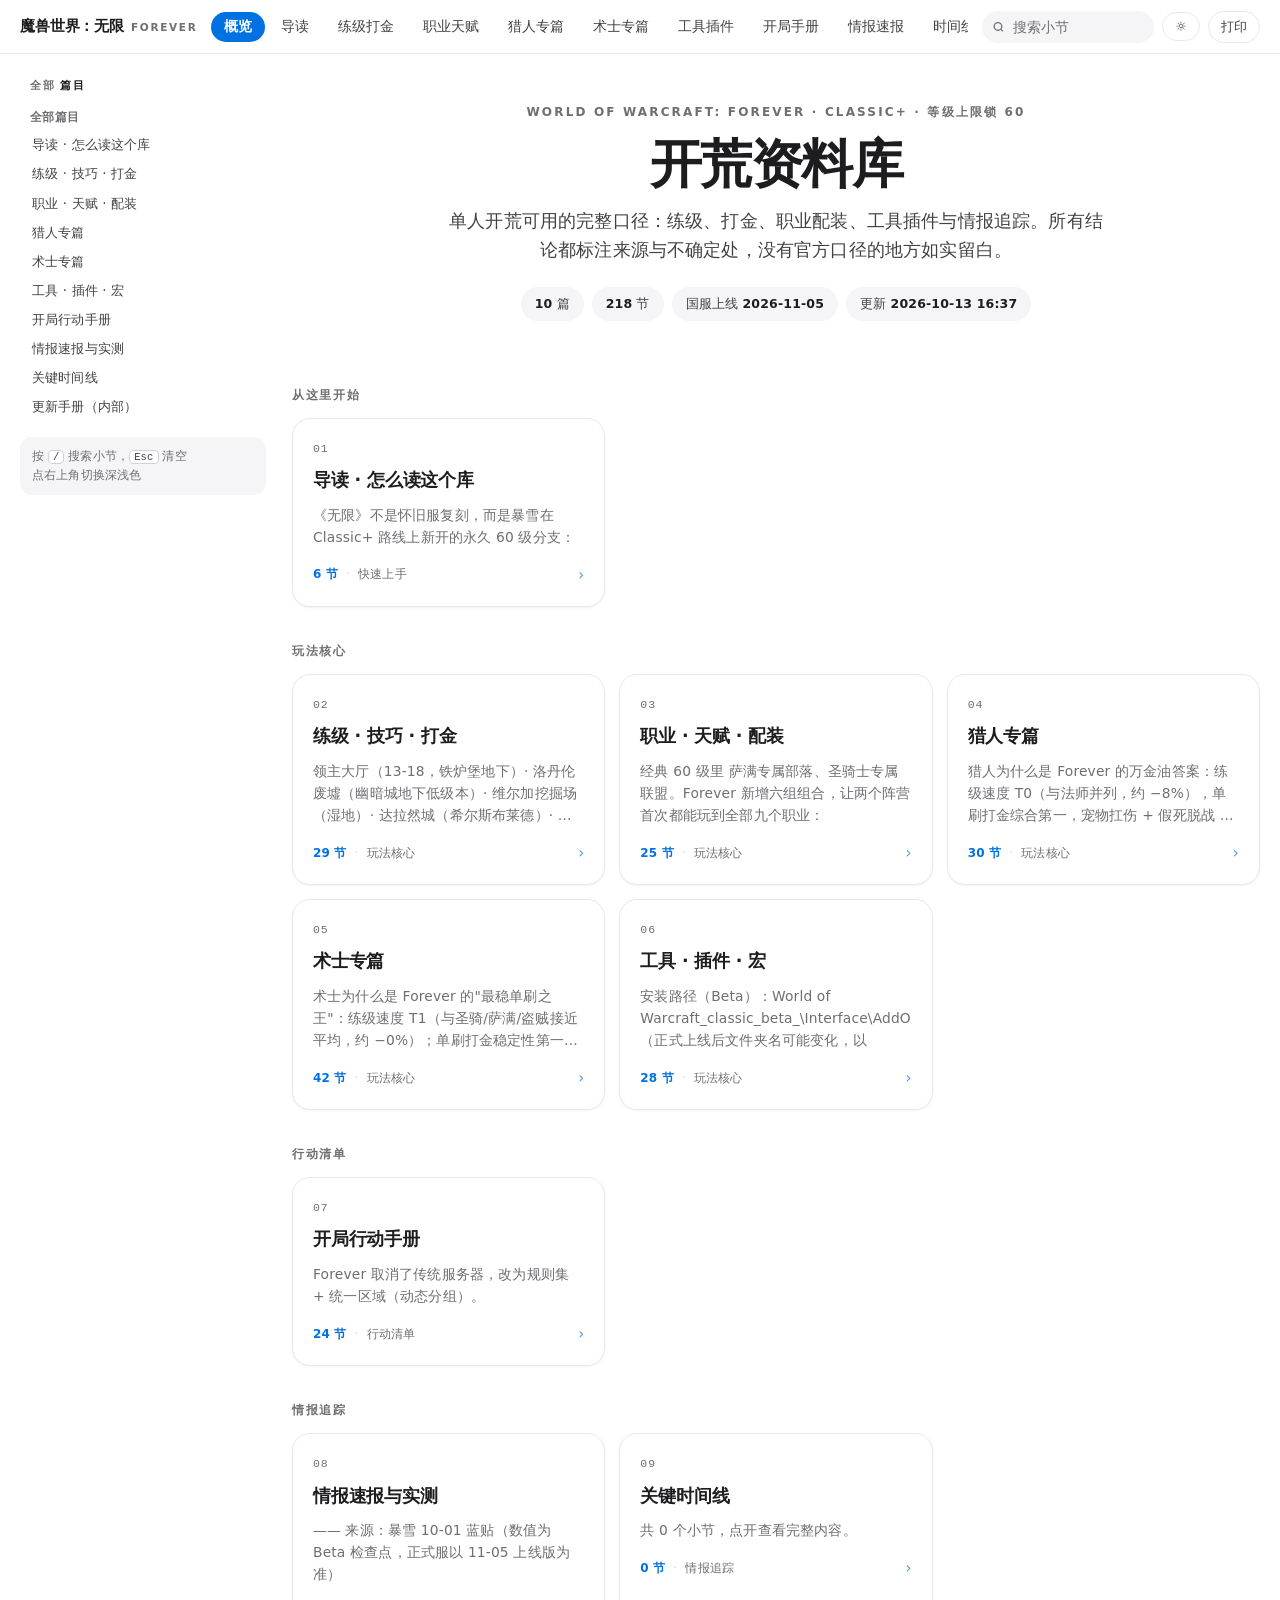
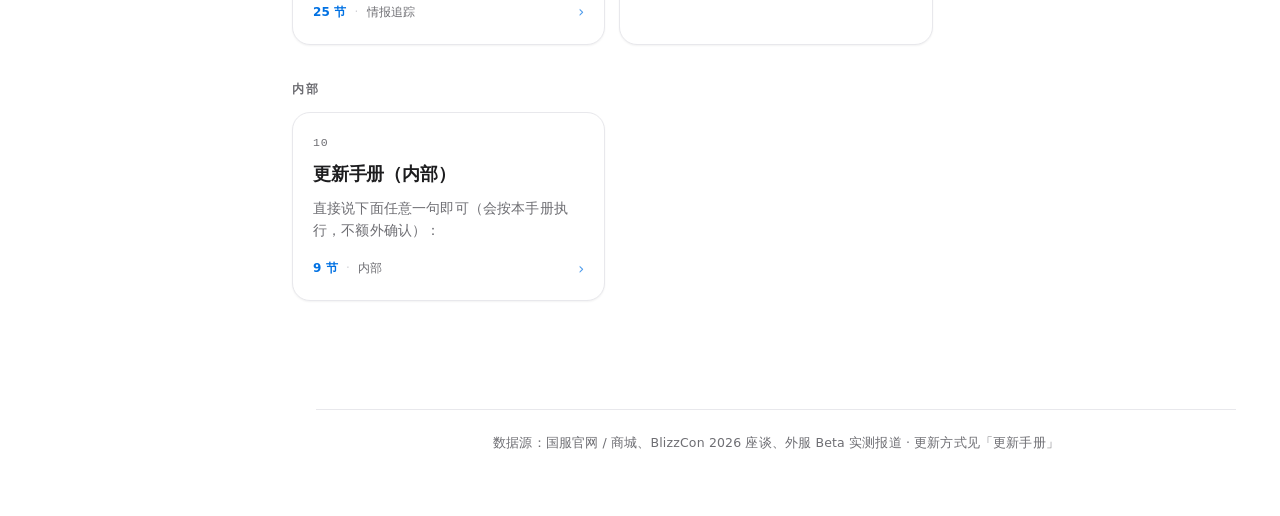
==== commit 638461f4: "更新：2026-10-13 16:37 同步最新资料库（自动重建网页 + 全量推送）" ====
--- a/index.html
+++ b/index.html
@@ -395,7 +395,7 @@
     <div class="side-hint">按 <kbd>/</kbd> 搜索小节，<kbd>Esc</kbd> 清空<br>点右上角切换深浅色</div>
   </aside>
   <main>
-    <section class="doc home on" id="home"><div class="hero"><div class="eyebrow">World of Warcraft: Forever &#183; Classic+ &#183; 等级上限锁 60</div><h1>开荒资料库</h1><p class="lede">单人开荒可用的完整口径：练级、打金、职业配装、工具插件与情报追踪。所有结论都标注来源与不确定处，没有官方口径的地方如实留白。</p><div class="facts"><span><b>10</b> 篇</span><span><b>218</b> 节</span><span>国服上线 <b>2026-11-05</b></span><span>更新 <b>2026-10-13 15:19</b></span></div></div><div class="sec-t">从这里开始</div><div class="grid"><div class="card" data-k="README_md" role="button" tabindex="0"><div class="no">01</div><h3>导读 · 怎么读这个库</h3><p>《无限》不是怀旧服复刻，而是暴雪在 Classic+ 路线上新开的永久 60 级分支：</p><div class="meta"><b>6 节</b><i>·</i><span>快速上手</span><span class="arrow">&#8250;</span></div></div></div><div class="sec-t">玩法核心</div><div class="grid"><div class="card" data-k="leveling_and_gold_md" role="button" tabindex="0"><div class="no">02</div><h3>练级 · 技巧 · 打金</h3><p>领主大厅（13-18，铁炉堡地下）· 洛丹伦废墟（幽暗城地下低级本）· 维尔加挖掘场（湿地）· 达拉然城（希尔斯布莱德）· 沉没之城（纳迦/海盗）· 克</p><div class="meta"><b>29 节</b><i>·</i><span>玩法核心</span><span class="arrow">&#8250;</span></div></div><div class="card" data-k="classes_and_gear_md" role="button" tabindex="0"><div class="no">03</div><h3>职业 · 天赋 · 配装</h3><p>经典 60 级里 萨满专属部落、圣骑士专属联盟。Forever 新增六组组合，让两个阵营首次都能玩到全部九个职业：</p><div class="meta"><b>25 节</b><i>·</i><span>玩法核心</span><span class="arrow">&#8250;</span></div></div><div class="card" data-k="hunter_md" role="button" tabindex="0"><div class="no">04</div><h3>猎人专篇</h3><p>猎人为什么是 Forever 的万金油答案：练级速度 T0（与法师并列，约 −8%），单刷打金综合第一，宠物扛伤 + 假死脱战 + 几乎零消耗。最契合 </p><div class="meta"><b>30 节</b><i>·</i><span>玩法核心</span><span class="arrow">&#8250;</span></div></div><div class="card" data-k="warlock_md" role="button" tabindex="0"><div class="no">05</div><h3>术士专篇</h3><p>术士为什么是 Forever 的"最稳单刷之王"：练级速度 T1（与圣骑/萨满/盗贼接近平均，约 −0%）；单刷打金稳定性第一（几乎不会死）；宠物坦 +</p><div class="meta"><b>42 节</b><i>·</i><span>玩法核心</span><span class="arrow">&#8250;</span></div></div><div class="card" data-k="tools_and_ui_md" role="button" tabindex="0"><div class="no">06</div><h3>工具 · 插件 · 宏</h3><p>安装路径（Beta）：World of Warcraft_classic_beta_\Interface\AddOns\（正式上线后文件夹名可能变化，以</p><div class="meta"><b>28 节</b><i>·</i><span>玩法核心</span><span class="arrow">&#8250;</span></div></div></div><div class="sec-t">行动清单</div><div class="grid"><div class="card" data-k="launch_playbook_md" role="button" tabindex="0"><div class="no">07</div><h3>开局行动手册</h3><p>Forever 取消了传统服务器，改为规则集 + 统一区域（动态分组）。</p><div class="meta"><b>24 节</b><i>·</i><span>行动清单</span><span class="arrow">&#8250;</span></div></div></div><div class="sec-t">情报追踪</div><div class="grid"><div class="card" data-k="intel_digest_md" role="button" tabindex="0"><div class="no">08</div><h3>情报速报与实测</h3><p>—— 来源：暴雪 10-01 蓝贴（数值为 Beta 检查点，正式服以 11-05 上线版为准）</p><div class="meta"><b>25 节</b><i>·</i><span>情报追踪</span><span class="arrow">&#8250;</span></div></div><div class="card" data-k="timeline_md" role="button" tabindex="0"><div class="no">09</div><h3>关键时间线</h3><p>共 0 个小节，点开查看完整内容。</p><div class="meta"><b>0 节</b><i>·</i><span>情报追踪</span><span class="arrow">&#8250;</span></div></div></div><div class="sec-t">内部</div><div class="grid"><div class="card" data-k="update_playbook_md" role="button" tabindex="0"><div class="no">10</div><h3>更新手册（内部）</h3><p>直接说下面任意一句即可（会按本手册执行，不额外确认）：</p><div class="meta"><b>9 节</b><i>·</i><span>内部</span><span class="arrow">&#8250;</span></div></div></div></section><section class="doc" id="README_md"><div class="title">导读 · 怎么读这个库</div><div class="sub"><span>快速上手</span><span>6 节</span></div><blockquote>Classic+ 永久分支 · 等级上限锁 60 · 无飞行 · 无等级缩放 · 规则集取代服务器 国服上线 <strong>2026-11-05 约 07:00</strong>（= 2026-11-04 15:00 PST）</blockquote>
+    <section class="doc home on" id="home"><div class="hero"><div class="eyebrow">World of Warcraft: Forever &#183; Classic+ &#183; 等级上限锁 60</div><h1>开荒资料库</h1><p class="lede">单人开荒可用的完整口径：练级、打金、职业配装、工具插件与情报追踪。所有结论都标注来源与不确定处，没有官方口径的地方如实留白。</p><div class="facts"><span><b>10</b> 篇</span><span><b>218</b> 节</span><span>国服上线 <b>2026-11-05</b></span><span>更新 <b>2026-10-13 16:37</b></span></div></div><div class="sec-t">从这里开始</div><div class="grid"><div class="card" data-k="README_md" role="button" tabindex="0"><div class="no">01</div><h3>导读 · 怎么读这个库</h3><p>《无限》不是怀旧服复刻，而是暴雪在 Classic+ 路线上新开的永久 60 级分支：</p><div class="meta"><b>6 节</b><i>·</i><span>快速上手</span><span class="arrow">&#8250;</span></div></div></div><div class="sec-t">玩法核心</div><div class="grid"><div class="card" data-k="leveling_and_gold_md" role="button" tabindex="0"><div class="no">02</div><h3>练级 · 技巧 · 打金</h3><p>领主大厅（13-18，铁炉堡地下）· 洛丹伦废墟（幽暗城地下低级本）· 维尔加挖掘场（湿地）· 达拉然城（希尔斯布莱德）· 沉没之城（纳迦/海盗）· 克</p><div class="meta"><b>29 节</b><i>·</i><span>玩法核心</span><span class="arrow">&#8250;</span></div></div><div class="card" data-k="classes_and_gear_md" role="button" tabindex="0"><div class="no">03</div><h3>职业 · 天赋 · 配装</h3><p>经典 60 级里 萨满专属部落、圣骑士专属联盟。Forever 新增六组组合，让两个阵营首次都能玩到全部九个职业：</p><div class="meta"><b>25 节</b><i>·</i><span>玩法核心</span><span class="arrow">&#8250;</span></div></div><div class="card" data-k="hunter_md" role="button" tabindex="0"><div class="no">04</div><h3>猎人专篇</h3><p>猎人为什么是 Forever 的万金油答案：练级速度 T0（与法师并列，约 −8%），单刷打金综合第一，宠物扛伤 + 假死脱战 + 几乎零消耗。最契合 </p><div class="meta"><b>30 节</b><i>·</i><span>玩法核心</span><span class="arrow">&#8250;</span></div></div><div class="card" data-k="warlock_md" role="button" tabindex="0"><div class="no">05</div><h3>术士专篇</h3><p>术士为什么是 Forever 的"最稳单刷之王"：练级速度 T1（与圣骑/萨满/盗贼接近平均，约 −0%）；单刷打金稳定性第一（几乎不会死）；宠物坦 +</p><div class="meta"><b>42 节</b><i>·</i><span>玩法核心</span><span class="arrow">&#8250;</span></div></div><div class="card" data-k="tools_and_ui_md" role="button" tabindex="0"><div class="no">06</div><h3>工具 · 插件 · 宏</h3><p>安装路径（Beta）：World of Warcraft_classic_beta_\Interface\AddOns\（正式上线后文件夹名可能变化，以</p><div class="meta"><b>28 节</b><i>·</i><span>玩法核心</span><span class="arrow">&#8250;</span></div></div></div><div class="sec-t">行动清单</div><div class="grid"><div class="card" data-k="launch_playbook_md" role="button" tabindex="0"><div class="no">07</div><h3>开局行动手册</h3><p>Forever 取消了传统服务器，改为规则集 + 统一区域（动态分组）。</p><div class="meta"><b>24 节</b><i>·</i><span>行动清单</span><span class="arrow">&#8250;</span></div></div></div><div class="sec-t">情报追踪</div><div class="grid"><div class="card" data-k="intel_digest_md" role="button" tabindex="0"><div class="no">08</div><h3>情报速报与实测</h3><p>—— 来源：暴雪 10-01 蓝贴（数值为 Beta 检查点，正式服以 11-05 上线版为准）</p><div class="meta"><b>25 节</b><i>·</i><span>情报追踪</span><span class="arrow">&#8250;</span></div></div><div class="card" data-k="timeline_md" role="button" tabindex="0"><div class="no">09</div><h3>关键时间线</h3><p>共 0 个小节，点开查看完整内容。</p><div class="meta"><b>0 节</b><i>·</i><span>情报追踪</span><span class="arrow">&#8250;</span></div></div></div><div class="sec-t">内部</div><div class="grid"><div class="card" data-k="update_playbook_md" role="button" tabindex="0"><div class="no">10</div><h3>更新手册（内部）</h3><p>直接说下面任意一句即可（会按本手册执行，不额外确认）：</p><div class="meta"><b>9 节</b><i>·</i><span>内部</span><span class="arrow">&#8250;</span></div></div></div></section><section class="doc" id="README_md"><div class="title">导读 · 怎么读这个库</div><div class="sub"><span>快速上手</span><span>6 节</span></div><blockquote>Classic+ 永久分支 · 等级上限锁 60 · 无飞行 · 无等级缩放 · 规则集取代服务器 国服上线 <strong>2026-11-05 约 07:00</strong>（= 2026-11-04 15:00 PST）</blockquote>
 <hr>
 <h2 id="p1_sec1">一、这到底是什么</h2>
 <p>《无限》不是怀旧服复刻，而是暴雪在 <strong>Classic+</strong> 路线上新开的<strong>永久 60 级分支</strong>：</p>
@@ -1242,17 +1242,7 @@
 <hr>
 <h2 id="p4_sec27">八、宏与操作（合法上限）</h2>
 <p><strong>先把上限说死</strong>：<strong>真·"一键输出循环"不存在</strong> —— 宏系统没有变量、没有循环、没有 if 判断，这是 2006 年安全执行改造后就封死的，<strong>与版本无关</strong>。你能拿到的最好结果是<strong>"一个键 = 优先级最高的可用技能"</strong>。</p>
-<p><strong>猎人的四条实用宏</strong>：</p>
-<pre><code>#showtooltip
-/petattack
-/cast 猎人印记</code></pre>
-<p>（一键：宠物上去咬 + 上印记，起手最省事）</p>
-<pre><code>#showtooltip
-/startattack
-/cast 瞄准射击
-/cast 奥术射击
-/cast 多重射击</code></pre>
-<p>（<strong>优先级兜底</strong>：瞄准可用就放瞄准，否则奥术，否则多重。不是循环，每次按键都是一次从上往下扫描）</p>
+<p><strong>脱战与救宠两个通用宏（伤害输出宏见 8.1）</strong>：</p>
 <pre><code>#showtooltip
 /cast 假死</code></pre>
 <p>（脱战专用，建议单独键位 —— <strong>脱战优先于贪刀</strong>）</p>
@@ -1260,42 +1250,35 @@
 /castsequence reset=10 喂养宠物
 /cast 复活宠物</code></pre>
 <p>（顺序宏：先喂，宠物死了则复活）</p>
-<h3 id="p4_sec28">8.1 一键练级方案（开怪 + 印记 + 循环 + 空蓝兜底）</h3>
-<p><strong>先说清为什么上一版「不好用」</strong>：猎人印记和毒蛇钉刺都<strong>没有冷却判定</strong>，只要目标在就能一直重铺。把它们和普通伤害技能塞在同一个「一直按」的键里，每次按键它们都会抢走 GCD，宏在打到瞄准 / 奥术之前就停了 —— 你狂按时感觉「只在一直上 buff、不打伤害」。</p>
-<p><strong>正确的思路</strong>：自动射击本来就是<strong>自动持续</strong>的（开 <code>/startattack</code> 后无需任何操作就在输出，这才是你的「循环」主体）；一键键只负责在 CD 好时补<strong>瞄准 / 奥术</strong>这两个技能。印记和钉刺用 <strong>Shift 修饰键</strong>单独触发，既留在同一个键上，又不抢输出 GCD。</p>
-<p><strong>★ 20 级最终合理版（单键含印记，一直按能循环）</strong></p>
+<h3 id="p4_sec28">8.1 输出手法与一键宏（20 级起，已验证有效）</h3>
+<p><strong>先把上一版为什么「不好用」钉死</strong>：猎人印记和毒蛇钉刺没有冷却，塞进一直按的键里会抢 GCD、只上 buff 不打人；更关键的是——<strong>瞄准射击是读条技能、奥术射击是瞬发</strong>，把两者写在同一个 <code>/cast</code> 块里、你又一直按，奥术会在瞄准读条中途插进去、<strong>直接打断瞄准</strong>。结果瞄准永远放不完、DPS 垮掉，体感就是「宏没反应 / 在空转」。</p>
+<p><strong>正确手法（对齐第三章 3.2 循环优先级）</strong>：</p>
+<ol><li>起手：<code>/petattack</code> 宠物开怪 → 上 猎人印记 → 上 毒蛇钉刺。</li><li>常驻：自动射击（开 <code>/startattack</code> 后自动打，是伤害主体，别打断）。</li><li>输出：瞄准射击 CD 好就打 → 奥术射击填充；两者都冷却时自动射击兜底。</li><li>多目标才用多重射击（与奥术共享 CD，单体别用）。</li></ol>
+<p><strong>★ 单键完整版（含印记，起手 + 输出一把梭，已验证不互断）</strong></p>
 <pre><code>#showtooltip
 /startattack
 /cast [mod:shift] 猎人印记
 /cast [mod:shift] 毒蛇钉刺
-/cast 瞄准射击
-/cast 奥术射击</code></pre>
-<ul><li><strong>普通按（主输出，一直按）</strong>：瞄准射击（CD 好就放）→ 奥术射击；两者都在 CD / 读条时这一按不浪费、自动射击照常开火。<strong>干净循环，不会卡、不会乱上 buff。</strong></li><li><strong>Shift + 按（起手 / 补 buff）</strong>：上猎人印记 + 毒蛇钉刺。起手连按两次 Shift 即可把两个都上（第一次印记抢 GCD，第二次钉刺）。</li><li><strong>空蓝兜底</strong>：技能都放不出时落到 <code>/startattack</code>，自动射击继续，不空转。</li><li><strong>开怪</strong>：宠物起手让 <code>/petattack</code>，可单独绑一个键，或起手先按一下 Shift 版把印记钉刺上了再切回普通按。</li></ul>
-<p><strong>10–19 级（没瞄准射击）· 同结构</strong></p>
-<pre><code>#showtooltip
-/startattack
-/cast [mod:shift] 猎人印记
-/cast [mod:shift] 毒蛇钉刺
-/cast 奥术射击</code></pre>
-<p><strong>更省事的 2 键版（不用记 Shift，推荐实战用）</strong></p>
-<p><strong>键 1 · 主输出（一直按，干净循环）</strong></p>
-<pre><code>#showtooltip
-/startattack
-/cast 瞄准射击
-/cast 奥术射击</code></pre>
-<ul><li>自动射击常驻（循环主体），瞄准 / 奥术 CD 好就打；全在 CD 时这一按不浪费、自动射击照常开火。</li></ul>
-<p><strong>键 2 · 起手 / 补 buff（拉怪时按一次）</strong></p>
+/castsequence reset=combat/target/6 瞄准射击, 奥术射击</code></pre>
+<ul><li><strong>普通按（一直按）</strong>：走 <code>瞄准 → 奥术 → 瞄准 → 奥术</code> 的序列；瞄准是读条，读条中再按会被忽略、不会触发奥术去打断它，读条结束后下一按才放奥术。<strong>自动射击全程不断，DPS 不打折扣。</strong></li><li><strong>Shift + 按（起手 / 补 buff）</strong>：上印记 + 钉刺（连按两下，印记占一个 GCD、钉刺占下一个），不抢输出序列。</li><li><strong>空蓝兜底</strong>：技能都放不出时落到 <code>/startattack</code>，自动射击继续，不卡、不空转。</li></ul>
+<p><strong>★ 最稳 2 键版（推荐实战，不用记 Shift）</strong></p>
+<p><strong>键 1 · 起手（拉怪按一次）</strong></p>
 <pre><code>#showtooltip
 /petattack
 /cast 猎人印记
 /cast 毒蛇钉刺</code></pre>
-<ul><li>宠物先上咬 + 上印记 + 上钉刺；长战斗 buff 掉了再按一次补。</li></ul>
-<p><strong>输出最大化要点（键 1 就是最高形态）</strong></p>
-<ul><li><strong>键 1 已经是最大化形态</strong>：只放 瞄准 / 奥术，不夹任何 buff，绝不为上 buff 偷走射击 GCD；自动射击全程不断 → DPS 最高。</li><li><strong>优先级 瞄准 &gt; 奥术</strong>：瞄准单发伤害更高，CD 好必打；瞄准在读条 / CD 中才打奥术。</li><li><strong>印记 / 钉刺只在起手（键 2）上一次</strong>，长战斗偶尔补；别塞进输出键，否则每 ~15 秒偷一个 GCD、掉 DPS。</li><li><strong>多重射击与奥术共享 CD</strong>：单体输出用奥术（伤害更高），多重留给 AoE / 多目标。</li><li><strong>狙击射击别进输出键</strong>：占 GCD 会打断自动射击节奏，单独放更顺。</li></ul>
-<p><strong>意外处理（沿用上面的宏）</strong></p>
-<ul><li>拉多了 / 宠物倒了：<code>/cast 假死</code> 脱战优先。</li><li>宠物死了：<code>/castsequence reset=10 喂养宠物</code> + <code>/cast 复活宠物</code>（先喂后复活）。</li></ul>
+<p><strong>键 2 · 主输出（一直按）</strong></p>
+<pre><code>#showtooltip
+/startattack
+/castsequence reset=combat/target/6 瞄准射击, 奥术射击</code></pre>
+<ul><li>起手按一下键 1（宠物开怪 + 双 buff），之后只一直按键 2 即可。</li></ul>
+<p><strong>为什么必须用 <code>castsequence</code>、不能用两个并列 <code>/cast</code></strong>：并列 <code>/cast 瞄准</code>+<code>/cast 奥术</code>，你狂按时奥术（瞬发）会在瞄准读条中途顶上去、把瞄准打掉；<code>castsequence</code> 是「上一步完成才走下一步」，读条中的瞄准不会被它自己触发的下一步打断——这是猎人一键输出能真正循环的唯一写法。</p>
+<p><strong>输出最大化要点</strong></p>
+<ul><li>自动射击是伤害大头，宏绝不偷它的 GCD；印记 / 钉刺只在起手（键 1 / Shift）上一次，长战斗掉了再补一下。</li><li>多重射击与奥术共享 CD，单体用奥术（单发更高）；AoE / 拉 3 只以上才换多重。</li><li>狙击射击（45 码）超远起手 / 拉怪好用，但占 GCD 会打乱节奏，<strong>别塞进输出键</strong>，单独放。</li><li>陷阱战斗中可用（30 秒 CD、冰火独立），拉 3 只以上先落冰霜陷阱再打。</li></ul>
+<p><strong>意外处理</strong></p>
+<ul><li>拉多了 / 宠物倒：<code>/cast 假死</code> 脱战优先。</li><li>宠物死：<code>/castsequence reset=10 喂养宠物</code> + <code>/cast 复活宠物</code>（先喂后复活）。</li></ul>
 <p><strong>三条注意</strong></p>
-<ol><li>宏<strong>不能判断</strong>怪身上有没有钉刺 debuff，所以 Shift 补钉刺会刷新（轻微费蓝），只在起手和长战斗偶尔补一次即可。</li><li>狙击射击（45 码）超远起手 / 拉怪好用，但<strong>别塞进输出键</strong> —— 它占 GCD 打断自动射击节奏，单独放更顺。</li><li>一键宏<strong>不能自动连发</strong>（那属外部连点，会封号）；「一直循环」= 你持续按这个键，自动射击自动补伤害，瞄准 / 奥术在 CD 好时自动补上。</li></ol>
+<ol><li>宏<strong>不能判断</strong>怪身上有无钉刺 debuff，Shift / 键 1 补钉刺会刷新（轻微费蓝），起手和长战斗偶尔补一次即可。</li><li><strong>10–19 级</strong>（还没瞄准射击）：把序列里的「瞄准射击」去掉即可——<code>/castsequence reset=combat/target/6 奥术射击</code>（或键 2 只留 <code>/cast 奥术射击</code>）。</li><li>一键宏<strong>不能自动连发</strong>（外部连点 / 硬件宏会封号）；「一直循环」= 你持续按这个键，自动射击自动补伤害、瞄准 / 奥术在 CD 好时自动补上。</li></ol>
 <p><strong>三条红线（会封号）</strong>：<strong>外部连点软件 / 硬件宏替你连续按键</strong>（属自动化）；<strong>读内存的第三方工具</strong>；<strong>Hekili 式"下一个技能"提示插件</strong>（Forever 采用现代 API + 秘密值机制，做不出来，WeakAuras 也<strong>仅限自身</strong>）。官方替代路径是<strong>内置的冷却管理器、伤害统计与挥砍计时器</strong>。</p>
 <hr>
 <h2 id="p4_sec29">九、待验证清单（上线后第一周自己补）</h2>
@@ -2265,7 +2248,7 @@
 <button id="totop" title="回到顶部">&#8593;</button>
 <script>
 (function(){
-  var DATA = [{"k": "README_md", "t": "导读 · 怎么读这个库", "toc": [[2, "一、这到底是什么", "p1_sec1"], [2, "二、关键事实速览", "p1_sec2"], [2, "三、只有 5 件事要在上线前做（其余一律上线后再弄）", "p1_sec3"], [2, "四、游戏内才是大头（按你想解决的问题直接跳）", "p1_sec4"], [2, "五、文档构成（共 10 篇）", "p1_sec5"], [2, "六、三条最容易踩的坑", "p1_sec6"]]}, {"k": "leveling_and_gold_md", "t": "练级 · 技巧 · 打金", "toc": [[2, "上篇：1-60 最快路线表与赚钱路线", "p2_sec1"], [3, "零、先说结论（一句话路线）", "p2_sec2"], [3, "一、决定路线的 7 条硬约束（Forever 独有，务必先吃透）", "p2_sec3"], [3, "二、地图等级带（Forever 新/重做区域）", "p2_sec4"], [3, "三、1-60 最快路线表", "p2_sec5"], [3, "四、赚钱路线（Forever 经济）", "p2_sec6"], [3, "六、待验证与更新事项（Beta/上线后确认）", "p2_sec7"], [2, "中篇：练级机制 —— 经验结构、营地、时耗与 20 条技巧", "p2_sec8"], [3, "零、三条先看懂的底层事实", "p2_sec9"], [3, "一、经验从哪来：完整收益结构", "p2_sec10"], [3, "二、营地与休息：被低估的最大白嫖", "p2_sec11"], [3, "三、1-60 时耗基准（目前最完整的一组数字）", "p2_sec12"], [3, "四、职业 × 练级速度（相对系数）", "p2_sec13"], [3, "五、20 条可直接照做的技巧（按优先级）", "p2_sec14"], [3, "七、花钱顺序（现金规划）", "p2_sec15"], [3, "八、必须绕开的已知坑（截至 10-02 蓝贴的问题清单）", "p2_sec16"], [3, "九、本手册仍待确认的事项", "p2_sec17"], [3, "十、一句话总结", "p2_sec18"], [2, "下篇：单刷打金 —— 职业排序与可执行打法", "p2_sec19"], [3, "零、先给结论（速览）", "p2_sec20"], [3, "一、单刷打金的 4 条硬约束（Forever 独有）", "p2_sec21"], [3, "二、单刷打金的 4 条主路径（方法层）", "p2_sec22"], [3, "三、逐职业单刷方法（可执行版）", "p2_sec23"], [3, "四、Forever 独有的 8 个打金杠杆（旧经验里没有的）", "p2_sec24"], [3, "五、分阶段单刷路线（1-60 打金节奏）", "p2_sec25"], [3, "七、红线与待验证", "p2_sec26"], [3, "八、与其他文档的分工", "p2_sec27"], [2, "附篇：单人效率方法（操作层 · Forever 适配）", "p2_sec28"], [3, "五、单人效率方法（操作层 · Forever 适配）", "p2_sec29"]]}, {"k": "classes_and_gear_md", "t": "职业 · 天赋 · 配装", "toc": [[2, "上篇：种族 × 职业 —— 矩阵、特长与强弱排序", "p3_sec1"], [3, "零、先看这四条，否则会选错", "p3_sec2"], [3, "一、完整种族 × 职业矩阵【官方确认】", "p3_sec3"], [3, "二、种族特长全表【官方确认 · 数值 Beta 敏感】", "p3_sec4"], [3, "三、按种族：这个种族最该玩什么（排序 + 理由）", "p3_sec5"], [3, "四、按职业：这个职业最该选什么种族（排序）", "p3_sec6"], [3, "五、九职业优劣势详解（Forever 视角）", "p3_sec7"], [3, "六、各站梯队的**分歧**有多大（务必知情）", "p3_sec8"], [3, "七、决策速查：按你的目标直接选", "p3_sec9"], [3, "八、待验证清单（Beta 与上线后逐条核实）", "p3_sec10"], [2, "中篇：天赋配点与装备系统", "p3_sec11"], [3, "零、先看这三条，否则会白花时间", "p3_sec12"], [3, "一、热门职业天赋配点（练级向）", "p3_sec13"], [2, "二、装备：官方把装备系统改成了什么样", "p3_sec14"], [3, "三、待验证清单（Beta 与上线后逐条核实）", "p3_sec15"], [2, "下篇：属性体系与配装规则", "p3_sec16"], [3, "零、官方原话：Forever 的属性盘子长什么样", "p3_sec17"], [3, "二、九个职业的属性关键（按专精）", "p3_sec18"], [3, "三、按&quot;职责&quot;看属性关键（跨职业通用）", "p3_sec19"], [3, "四、官方样张：七件装备，读懂 Forever 的配装语言", "p3_sec20"], [3, "五、装备选择：来源优先级与取舍规则", "p3_sec21"], [3, "六、待验证清单（Beta 与上线后逐条核实）", "p3_sec22"], [2, "附篇：职业选择速览与技能要点", "p3_sec23"], [3, "二、职业推荐（单人效率向）", "p3_sec24"], [3, "三、技能 / 天赋要点（Forever 的实装重构）", "p3_sec25"]]}, {"k": "hunter_md", "t": "猎人专篇", "toc": [[2, "一、30 秒定种族与起点", "p4_sec1"], [2, "二、宠物（Forever 改动最密集的一块）", "p4_sec2"], [3, "2.1 八条机制变化（10-01 之后）", "p4_sec3"], [3, "2.2 选宠与切换", "p4_sec4"], [3, "2.3 宠物坦怪的标准循环（打怪节奏的核心）", "p4_sec5"], [2, "三、技能与射击循环（10-01 调参后）", "p4_sec6"], [3, "3.1 技能改动清单", "p4_sec7"], [3, "3.2 射击循环与三条纪律", "p4_sec8"], [2, "四、天赋与加点 1-60", "p4_sec9"], [3, "4.1 五条硬规则（错了要跑回主城，不是脱手就换）", "p4_sec10"], [3, "4.2 10-20 级：直接照抄（Beta 实战验证过）", "p4_sec11"], [3, "4.3 21-60 级延伸（原则：先保宠物，再补自己）", "p4_sec12"], [3, "4.4 两套终盘与一条警告", "p4_sec13"], [2, "五、装备与词条", "p4_sec14"], [3, "5.1 属性顺序（全库统一口径）", "p4_sec15"], [3, "5.2 绿装词缀怎么选（完整版见「职业 · 天赋 · 配装」5.6，这里给猎人结论）", "p4_sec16"], [3, "5.3 分阶段来源与专业", "p4_sec17"], [3, "5.4 五条红线", "p4_sec18"], [2, "六、打怪节奏与练级路线", "p4_sec19"], [3, "6.1 单杀节奏（Forever 的怪物伤害很高）", "p4_sec20"], [3, "6.2 路线表（主流排法，★ 为 Forever 新增/关键插入点）", "p4_sec21"], [3, "6.3 练级速度定位", "p4_sec22"], [2, "七、单刷打金", "p4_sec23"], [3, "7.1 猎人在单刷排序里的位置", "p4_sec24"], [3, "7.2 三条打法", "p4_sec25"], [3, "7.3 四条硬约束（Forever 独有）", "p4_sec26"], [2, "八、宏与操作（合法上限）", "p4_sec27"], [3, "8.1 一键练级方案（开怪 + 印记 + 循环 + 空蓝兜底）", "p4_sec28"], [2, "九、待验证清单（上线后第一周自己补）", "p4_sec29"], [2, "十、与库内其他篇的关系", "p4_sec30"]]}, {"k": "warlock_md", "t": "术士专篇", "toc": [[2, "一、30 秒定种族与起点", "p5_sec1"], [2, "二、恶魔（宠物）—— Forever 重做最密集的一块", "p5_sec2"], [3, "2.1 四条机制变化（10-01 / 10-07 之后）", "p5_sec3"], [3, "2.2 选宠与切换（30 级封顶时的恶魔名册）", "p5_sec4"], [3, "2.3 恶魔坦怪的标准循环（打怪节奏的核心）", "p5_sec5"], [2, "三、技能与输出循环（10-01 / 10-07 调参后）", "p5_sec6"], [3, "3.1 机制改动与核心技能", "p5_sec7"], [3, "3.2 三系定位与起手循环", "p5_sec8"], [3, "3.3 三条纪律", "p5_sec9"], [2, "四、天赋与加点 1-60", "p5_sec10"], [3, "4.1 五条硬规则（与全库一致）", "p5_sec11"], [3, "4.2 10-20 级：痛苦系直接照抄（Beta 实战验证过）", "p5_sec12"], [3, "4.3 21-60 级延伸（原则：先保续航，再补伤害）", "p5_sec13"], [3, "4.4 两套终盘与一条警告", "p5_sec14"], [2, "五、装备与词条", "p5_sec15"], [3, "5.1 属性顺序（全库统一口径，术士专用）", "p5_sec16"], [3, "5.2 绿装词缀怎么选（完整版见「职业 · 天赋 · 配装」，这里给术士结论）", "p5_sec17"], [3, "5.3 分阶段来源与专业", "p5_sec18"], [3, "5.4 五条红线", "p5_sec19"], [2, "六、打怪节奏与练级路线", "p5_sec20"], [3, "6.1 单杀节奏（Forever 的怪物伤害很高）", "p5_sec21"], [3, "6.2 路线表（主流排法，★ 为 Forever 新增/关键插入点）", "p5_sec22"], [3, "6.3 练级速度定位", "p5_sec23"], [2, "七、单刷打金", "p5_sec24"], [3, "7.1 术士在单刷排序里的位置", "p5_sec25"], [3, "7.2 三条打法", "p5_sec26"], [3, "7.3 四条硬约束（Forever 独有）", "p5_sec27"], [2, "八、宏与操作（合法上限）", "p5_sec28"], [3, "8.0 最终版：一个键 / 两个键搞定练级打怪", "p5_sec29"], [3, "8.1 起手铺 DOT（拉怪第一下）", "p5_sec30"], [3, "8.2 输出填充（打伤害）", "p5_sec31"], [3, "8.3 续航（蓝 &amp; 血）", "p5_sec32"], [3, "8.4 控场与保命", "p5_sec33"], [3, "8.5 宠物", "p5_sec34"], [3, "8.6 物品与仪式", "p5_sec35"], [3, "8.7 进阶写法（复制改着用）", "p5_sec36"], [3, "8.9 把循环压进 2-3 个键（且一直按不卡）", "p5_sec37"], [3, "8.10 「一键自动判断状态、按顺序循环」能做到吗？", "p5_sec38"], [3, "8.11 最优输出循环（10→60 通用，练级向）", "p5_sec39"], [3, "8.12 能&quot;判断目标身上的 debuff，有就跳过、没有才补&quot;吗？", "p5_sec40"], [2, "九、待验证清单（上线后第一周自己补）", "p5_sec41"], [2, "十、与库内其他篇的关系", "p5_sec42"]]}, {"k": "tools_and_ui_md", "t": "工具 · 插件 · 宏", "toc": [[2, "上篇：工具与网站全景（Forever 专用）", "p6_sec1"], [3, "一、官方与准官方（最高优先级）", "p6_sec2"], [3, "二、数据库（查物品/任务/技能/副本）", "p6_sec3"], [3, "三、天赋配点工具（51 点，10 级起）", "p6_sec4"], [3, "四、练级路线与导航插件", "p6_sec5"], [3, "五、插件生态、安装与已知坑", "p6_sec6"], [3, "五·补 施法卡顿的插件排查（Beta 期最常见问题）", "p6_sec7"], [3, "六、经济与拍卖行", "p6_sec8"], [3, "七、公会、组队与社区", "p6_sec9"], [3, "八、国服玩家专项清单", "p6_sec10"], [3, "九、硬件与外设自检", "p6_sec11"], [3, "十、避坑清单（商业站点与安全）", "p6_sec12"], [2, "中篇：宏、界面与一键输出（上限在哪）", "p6_sec13"], [3, "零、直接回答：真·&quot;一键输出&quot;做不到，而且不是 Forever 才做不到", "p6_sec14"], [3, "一、宏系统的四条硬限制（20 年没变）", "p6_sec15"], [3, "二、三种合法形态（这就是上限了）", "p6_sec16"], [3, "三、Forever 的额外限制：连&quot;插件提示&quot;也被堵了", "p6_sec17"], [3, "四、官方给你的三条替代路径", "p6_sec18"], [3, "五、合规红线（这一节请务必看完）", "p6_sec19"], [3, "六、按场景给你的实际建议", "p6_sec20"], [3, "七、待验证清单", "p6_sec21"], [2, "下篇：参考网站速查", "p6_sec22"], [3, "二、数据库 / 攻略（上线前后最实用）", "p6_sec23"], [3, "三、中文社区（国服玩家首选）", "p6_sec24"], [3, "四、国际社区 / 资讯", "p6_sec25"], [3, "五、视频 / 直播", "p6_sec26"], [2, "附篇：效率工具", "p6_sec27"], [3, "六、效率工具（Forever 版本修正）", "p6_sec28"]]}, {"k": "launch_playbook_md", "t": "开局行动手册", "toc": [[2, "一、游戏外：只需做这 5 件事（其余一律上线后再弄）", "p7_sec1"], [3, "一、游戏外：只需做这 5 件事（其余一律上线后再说）", "p7_sec2"], [2, "二、游戏内清单：上线 24 小时 / 第一周 / 打金 / 满级后", "p7_sec3"], [3, "二、游戏内：上线 24 小时该做什么（按顺序勾）", "p7_sec4"], [3, "三、游戏内：第一周每天固定动作（循环勾）", "p7_sec5"], [3, "四、游戏内：打金 / 单刷清单（详见 `练级 · 技巧 · 打金`）", "p7_sec6"], [3, "五、游戏内：满级后到团本（12-09）该做什么", "p7_sec7"], [3, "六、容易忘的小坑（上线前看一眼就够）", "p7_sec8"], [2, "三、冲刺时间表（10-01 → 11-05）", "p7_sec9"], [3, "一、冲刺时间表（10-01 → 11-05）", "p7_sec10"], [2, "四、规则集与命名：这是选错回不了头的两个决定", "p7_sec11"], [3, "二、规则集：这是唯一&quot;选错就回不了头&quot;的决定", "p7_sec12"], [3, "三、命名规则（最容易踩坑的一环）", "p7_sec13"], [2, "五、键位、宏与插件：上线前先定死", "p7_sec14"], [3, "四、键位、宏与插件：上线前先定死", "p7_sec15"], [2, "六、开局 72 小时实操打法", "p7_sec16"], [3, "五、开局 72 小时的实操打法", "p7_sec17"], [2, "七、满级前的 5 周（11-05 → 12-09）", "p7_sec18"], [3, "六、满级前的 5 周（11-05 → 12-09）", "p7_sec19"], [2, "八、常见坑速查与仍待官方确认", "p7_sec20"], [3, "七、常见坑速查", "p7_sec21"], [3, "八、仍待官方确认的清单", "p7_sec22"], [2, "九、上线后行动清单（按时间）", "p7_sec23"], [3, "七、上线后行动清单（按时间）", "p7_sec24"]]}, {"k": "intel_digest_md", "t": "情报速报与实测", "toc": [[2, "上篇：逐日情报摘要（2026-09-19 → 10-09）", "p8_sec1"], [3, "2026-09-19 情报摘要（项目建立日 · 基线快照）", "p8_sec2"], [3, "2026-09-19 情报摘要（第二次更新 · 13:55）", "p8_sec3"], [3, "2026-09-19 情报摘要（补充 · 属性与配装专题）", "p8_sec4"], [3, "2026-09-19 情报摘要（补充 · 界面工具与&quot;一键输出&quot;）", "p8_sec5"], [3, "2026-09-20 情报摘要", "p8_sec6"], [3, "2026-09-24 情报摘要", "p8_sec7"], [3, "2026-09-25 ~ 09-27 情报摘要", "p8_sec8"], [3, "2026-09-28 情报摘要", "p8_sec9"], [3, "2026-09-29 ~ 09-30 情报摘要", "p8_sec10"], [3, "2026-10-01 情报摘要", "p8_sec11"], [3, "2026-10-02 情报摘要", "p8_sec12"], [3, "2026-10-03 ~ 10-04 情报摘要", "p8_sec13"], [3, "2026-10-05 ~ 10-07 情报摘要（国服 Beta 开测首日）", "p8_sec14"], [2, "下篇：外服 Beta 实测 —— 硬数据、捷径、实测发现", "p8_sec15"], [3, "一、官方确认的硬数据（最高可信度）", "p8_sec16"], [3, "三、职业：Beta 实测倾向梯队【社区推测 + 官方改动佐证】", "p8_sec17"], [3, "四、赚钱：Beta 验证后的经济原则【媒体整理 + 官方系统佐证】", "p8_sec18"], [3, "六、国服 Beta（10-06 ~ 10-27）你要亲自核验的清单", "p8_sec19"], [3, "七、9-25 大型 Beta 补丁 &amp; Beta 新发现（采集：2026-09-25 ~ 09-27）", "p8_sec20"], [3, "2026-10-06 ~ 10-09 情报摘要（国服 Beta 开测实况 + 职业深潜）", "p8_sec21"], [3, "2026-10-09 ~ 10-10 情报摘要（治理公告 + 10-08 Beta 更新 + 插件机制深挖）", "p8_sec22"], [3, "2026-10-07 ~ 10-10 情报补充（法师/萨满/牧师/战士深潜 + 长期路线图）", "p8_sec23"], [3, "2026-10-10 ~ 10-11 情报补充（术士能力数据比对 + 新构建 + 种族选择 + 路线图确认）", "p8_sec24"], [3, "2026-10-11 ~ 10-12 情报补充（术士天赋树明细 + 30 级副本清单 + 媒体背书）", "p8_sec25"]]}, {"k": "timeline_md", "t": "关键时间线", "toc": []}, {"k": "update_playbook_md", "t": "更新手册（内部）", "toc": [[2, "一、如何触发更新", "p10_sec1"], [2, "二、待命执行流程（收到指令后按序执行）", "p10_sec2"], [2, "三、信息源清单（按可信度与优先级）", "p10_sec3"], [3, "A. 官方（一手，最高优先级）", "p10_sec4"], [3, "B. 攻略数据库（二手，结构化程度高）", "p10_sec5"], [3, "C. 中文社区（国服口径）", "p10_sec6"], [3, "D. 长期可复用搜索词", "p10_sec7"], [2, "四、分阶段关注重点", "p10_sec8"], [2, "五、重建静态网页（随时可执行）", "p10_sec9"]]}];
+  var DATA = [{"k": "README_md", "t": "导读 · 怎么读这个库", "toc": [[2, "一、这到底是什么", "p1_sec1"], [2, "二、关键事实速览", "p1_sec2"], [2, "三、只有 5 件事要在上线前做（其余一律上线后再弄）", "p1_sec3"], [2, "四、游戏内才是大头（按你想解决的问题直接跳）", "p1_sec4"], [2, "五、文档构成（共 10 篇）", "p1_sec5"], [2, "六、三条最容易踩的坑", "p1_sec6"]]}, {"k": "leveling_and_gold_md", "t": "练级 · 技巧 · 打金", "toc": [[2, "上篇：1-60 最快路线表与赚钱路线", "p2_sec1"], [3, "零、先说结论（一句话路线）", "p2_sec2"], [3, "一、决定路线的 7 条硬约束（Forever 独有，务必先吃透）", "p2_sec3"], [3, "二、地图等级带（Forever 新/重做区域）", "p2_sec4"], [3, "三、1-60 最快路线表", "p2_sec5"], [3, "四、赚钱路线（Forever 经济）", "p2_sec6"], [3, "六、待验证与更新事项（Beta/上线后确认）", "p2_sec7"], [2, "中篇：练级机制 —— 经验结构、营地、时耗与 20 条技巧", "p2_sec8"], [3, "零、三条先看懂的底层事实", "p2_sec9"], [3, "一、经验从哪来：完整收益结构", "p2_sec10"], [3, "二、营地与休息：被低估的最大白嫖", "p2_sec11"], [3, "三、1-60 时耗基准（目前最完整的一组数字）", "p2_sec12"], [3, "四、职业 × 练级速度（相对系数）", "p2_sec13"], [3, "五、20 条可直接照做的技巧（按优先级）", "p2_sec14"], [3, "七、花钱顺序（现金规划）", "p2_sec15"], [3, "八、必须绕开的已知坑（截至 10-02 蓝贴的问题清单）", "p2_sec16"], [3, "九、本手册仍待确认的事项", "p2_sec17"], [3, "十、一句话总结", "p2_sec18"], [2, "下篇：单刷打金 —— 职业排序与可执行打法", "p2_sec19"], [3, "零、先给结论（速览）", "p2_sec20"], [3, "一、单刷打金的 4 条硬约束（Forever 独有）", "p2_sec21"], [3, "二、单刷打金的 4 条主路径（方法层）", "p2_sec22"], [3, "三、逐职业单刷方法（可执行版）", "p2_sec23"], [3, "四、Forever 独有的 8 个打金杠杆（旧经验里没有的）", "p2_sec24"], [3, "五、分阶段单刷路线（1-60 打金节奏）", "p2_sec25"], [3, "七、红线与待验证", "p2_sec26"], [3, "八、与其他文档的分工", "p2_sec27"], [2, "附篇：单人效率方法（操作层 · Forever 适配）", "p2_sec28"], [3, "五、单人效率方法（操作层 · Forever 适配）", "p2_sec29"]]}, {"k": "classes_and_gear_md", "t": "职业 · 天赋 · 配装", "toc": [[2, "上篇：种族 × 职业 —— 矩阵、特长与强弱排序", "p3_sec1"], [3, "零、先看这四条，否则会选错", "p3_sec2"], [3, "一、完整种族 × 职业矩阵【官方确认】", "p3_sec3"], [3, "二、种族特长全表【官方确认 · 数值 Beta 敏感】", "p3_sec4"], [3, "三、按种族：这个种族最该玩什么（排序 + 理由）", "p3_sec5"], [3, "四、按职业：这个职业最该选什么种族（排序）", "p3_sec6"], [3, "五、九职业优劣势详解（Forever 视角）", "p3_sec7"], [3, "六、各站梯队的**分歧**有多大（务必知情）", "p3_sec8"], [3, "七、决策速查：按你的目标直接选", "p3_sec9"], [3, "八、待验证清单（Beta 与上线后逐条核实）", "p3_sec10"], [2, "中篇：天赋配点与装备系统", "p3_sec11"], [3, "零、先看这三条，否则会白花时间", "p3_sec12"], [3, "一、热门职业天赋配点（练级向）", "p3_sec13"], [2, "二、装备：官方把装备系统改成了什么样", "p3_sec14"], [3, "三、待验证清单（Beta 与上线后逐条核实）", "p3_sec15"], [2, "下篇：属性体系与配装规则", "p3_sec16"], [3, "零、官方原话：Forever 的属性盘子长什么样", "p3_sec17"], [3, "二、九个职业的属性关键（按专精）", "p3_sec18"], [3, "三、按&quot;职责&quot;看属性关键（跨职业通用）", "p3_sec19"], [3, "四、官方样张：七件装备，读懂 Forever 的配装语言", "p3_sec20"], [3, "五、装备选择：来源优先级与取舍规则", "p3_sec21"], [3, "六、待验证清单（Beta 与上线后逐条核实）", "p3_sec22"], [2, "附篇：职业选择速览与技能要点", "p3_sec23"], [3, "二、职业推荐（单人效率向）", "p3_sec24"], [3, "三、技能 / 天赋要点（Forever 的实装重构）", "p3_sec25"]]}, {"k": "hunter_md", "t": "猎人专篇", "toc": [[2, "一、30 秒定种族与起点", "p4_sec1"], [2, "二、宠物（Forever 改动最密集的一块）", "p4_sec2"], [3, "2.1 八条机制变化（10-01 之后）", "p4_sec3"], [3, "2.2 选宠与切换", "p4_sec4"], [3, "2.3 宠物坦怪的标准循环（打怪节奏的核心）", "p4_sec5"], [2, "三、技能与射击循环（10-01 调参后）", "p4_sec6"], [3, "3.1 技能改动清单", "p4_sec7"], [3, "3.2 射击循环与三条纪律", "p4_sec8"], [2, "四、天赋与加点 1-60", "p4_sec9"], [3, "4.1 五条硬规则（错了要跑回主城，不是脱手就换）", "p4_sec10"], [3, "4.2 10-20 级：直接照抄（Beta 实战验证过）", "p4_sec11"], [3, "4.3 21-60 级延伸（原则：先保宠物，再补自己）", "p4_sec12"], [3, "4.4 两套终盘与一条警告", "p4_sec13"], [2, "五、装备与词条", "p4_sec14"], [3, "5.1 属性顺序（全库统一口径）", "p4_sec15"], [3, "5.2 绿装词缀怎么选（完整版见「职业 · 天赋 · 配装」5.6，这里给猎人结论）", "p4_sec16"], [3, "5.3 分阶段来源与专业", "p4_sec17"], [3, "5.4 五条红线", "p4_sec18"], [2, "六、打怪节奏与练级路线", "p4_sec19"], [3, "6.1 单杀节奏（Forever 的怪物伤害很高）", "p4_sec20"], [3, "6.2 路线表（主流排法，★ 为 Forever 新增/关键插入点）", "p4_sec21"], [3, "6.3 练级速度定位", "p4_sec22"], [2, "七、单刷打金", "p4_sec23"], [3, "7.1 猎人在单刷排序里的位置", "p4_sec24"], [3, "7.2 三条打法", "p4_sec25"], [3, "7.3 四条硬约束（Forever 独有）", "p4_sec26"], [2, "八、宏与操作（合法上限）", "p4_sec27"], [3, "8.1 输出手法与一键宏（20 级起，已验证有效）", "p4_sec28"], [2, "九、待验证清单（上线后第一周自己补）", "p4_sec29"], [2, "十、与库内其他篇的关系", "p4_sec30"]]}, {"k": "warlock_md", "t": "术士专篇", "toc": [[2, "一、30 秒定种族与起点", "p5_sec1"], [2, "二、恶魔（宠物）—— Forever 重做最密集的一块", "p5_sec2"], [3, "2.1 四条机制变化（10-01 / 10-07 之后）", "p5_sec3"], [3, "2.2 选宠与切换（30 级封顶时的恶魔名册）", "p5_sec4"], [3, "2.3 恶魔坦怪的标准循环（打怪节奏的核心）", "p5_sec5"], [2, "三、技能与输出循环（10-01 / 10-07 调参后）", "p5_sec6"], [3, "3.1 机制改动与核心技能", "p5_sec7"], [3, "3.2 三系定位与起手循环", "p5_sec8"], [3, "3.3 三条纪律", "p5_sec9"], [2, "四、天赋与加点 1-60", "p5_sec10"], [3, "4.1 五条硬规则（与全库一致）", "p5_sec11"], [3, "4.2 10-20 级：痛苦系直接照抄（Beta 实战验证过）", "p5_sec12"], [3, "4.3 21-60 级延伸（原则：先保续航，再补伤害）", "p5_sec13"], [3, "4.4 两套终盘与一条警告", "p5_sec14"], [2, "五、装备与词条", "p5_sec15"], [3, "5.1 属性顺序（全库统一口径，术士专用）", "p5_sec16"], [3, "5.2 绿装词缀怎么选（完整版见「职业 · 天赋 · 配装」，这里给术士结论）", "p5_sec17"], [3, "5.3 分阶段来源与专业", "p5_sec18"], [3, "5.4 五条红线", "p5_sec19"], [2, "六、打怪节奏与练级路线", "p5_sec20"], [3, "6.1 单杀节奏（Forever 的怪物伤害很高）", "p5_sec21"], [3, "6.2 路线表（主流排法，★ 为 Forever 新增/关键插入点）", "p5_sec22"], [3, "6.3 练级速度定位", "p5_sec23"], [2, "七、单刷打金", "p5_sec24"], [3, "7.1 术士在单刷排序里的位置", "p5_sec25"], [3, "7.2 三条打法", "p5_sec26"], [3, "7.3 四条硬约束（Forever 独有）", "p5_sec27"], [2, "八、宏与操作（合法上限）", "p5_sec28"], [3, "8.0 最终版：一个键 / 两个键搞定练级打怪", "p5_sec29"], [3, "8.1 起手铺 DOT（拉怪第一下）", "p5_sec30"], [3, "8.2 输出填充（打伤害）", "p5_sec31"], [3, "8.3 续航（蓝 &amp; 血）", "p5_sec32"], [3, "8.4 控场与保命", "p5_sec33"], [3, "8.5 宠物", "p5_sec34"], [3, "8.6 物品与仪式", "p5_sec35"], [3, "8.7 进阶写法（复制改着用）", "p5_sec36"], [3, "8.9 把循环压进 2-3 个键（且一直按不卡）", "p5_sec37"], [3, "8.10 「一键自动判断状态、按顺序循环」能做到吗？", "p5_sec38"], [3, "8.11 最优输出循环（10→60 通用，练级向）", "p5_sec39"], [3, "8.12 能&quot;判断目标身上的 debuff，有就跳过、没有才补&quot;吗？", "p5_sec40"], [2, "九、待验证清单（上线后第一周自己补）", "p5_sec41"], [2, "十、与库内其他篇的关系", "p5_sec42"]]}, {"k": "tools_and_ui_md", "t": "工具 · 插件 · 宏", "toc": [[2, "上篇：工具与网站全景（Forever 专用）", "p6_sec1"], [3, "一、官方与准官方（最高优先级）", "p6_sec2"], [3, "二、数据库（查物品/任务/技能/副本）", "p6_sec3"], [3, "三、天赋配点工具（51 点，10 级起）", "p6_sec4"], [3, "四、练级路线与导航插件", "p6_sec5"], [3, "五、插件生态、安装与已知坑", "p6_sec6"], [3, "五·补 施法卡顿的插件排查（Beta 期最常见问题）", "p6_sec7"], [3, "六、经济与拍卖行", "p6_sec8"], [3, "七、公会、组队与社区", "p6_sec9"], [3, "八、国服玩家专项清单", "p6_sec10"], [3, "九、硬件与外设自检", "p6_sec11"], [3, "十、避坑清单（商业站点与安全）", "p6_sec12"], [2, "中篇：宏、界面与一键输出（上限在哪）", "p6_sec13"], [3, "零、直接回答：真·&quot;一键输出&quot;做不到，而且不是 Forever 才做不到", "p6_sec14"], [3, "一、宏系统的四条硬限制（20 年没变）", "p6_sec15"], [3, "二、三种合法形态（这就是上限了）", "p6_sec16"], [3, "三、Forever 的额外限制：连&quot;插件提示&quot;也被堵了", "p6_sec17"], [3, "四、官方给你的三条替代路径", "p6_sec18"], [3, "五、合规红线（这一节请务必看完）", "p6_sec19"], [3, "六、按场景给你的实际建议", "p6_sec20"], [3, "七、待验证清单", "p6_sec21"], [2, "下篇：参考网站速查", "p6_sec22"], [3, "二、数据库 / 攻略（上线前后最实用）", "p6_sec23"], [3, "三、中文社区（国服玩家首选）", "p6_sec24"], [3, "四、国际社区 / 资讯", "p6_sec25"], [3, "五、视频 / 直播", "p6_sec26"], [2, "附篇：效率工具", "p6_sec27"], [3, "六、效率工具（Forever 版本修正）", "p6_sec28"]]}, {"k": "launch_playbook_md", "t": "开局行动手册", "toc": [[2, "一、游戏外：只需做这 5 件事（其余一律上线后再弄）", "p7_sec1"], [3, "一、游戏外：只需做这 5 件事（其余一律上线后再说）", "p7_sec2"], [2, "二、游戏内清单：上线 24 小时 / 第一周 / 打金 / 满级后", "p7_sec3"], [3, "二、游戏内：上线 24 小时该做什么（按顺序勾）", "p7_sec4"], [3, "三、游戏内：第一周每天固定动作（循环勾）", "p7_sec5"], [3, "四、游戏内：打金 / 单刷清单（详见 `练级 · 技巧 · 打金`）", "p7_sec6"], [3, "五、游戏内：满级后到团本（12-09）该做什么", "p7_sec7"], [3, "六、容易忘的小坑（上线前看一眼就够）", "p7_sec8"], [2, "三、冲刺时间表（10-01 → 11-05）", "p7_sec9"], [3, "一、冲刺时间表（10-01 → 11-05）", "p7_sec10"], [2, "四、规则集与命名：这是选错回不了头的两个决定", "p7_sec11"], [3, "二、规则集：这是唯一&quot;选错就回不了头&quot;的决定", "p7_sec12"], [3, "三、命名规则（最容易踩坑的一环）", "p7_sec13"], [2, "五、键位、宏与插件：上线前先定死", "p7_sec14"], [3, "四、键位、宏与插件：上线前先定死", "p7_sec15"], [2, "六、开局 72 小时实操打法", "p7_sec16"], [3, "五、开局 72 小时的实操打法", "p7_sec17"], [2, "七、满级前的 5 周（11-05 → 12-09）", "p7_sec18"], [3, "六、满级前的 5 周（11-05 → 12-09）", "p7_sec19"], [2, "八、常见坑速查与仍待官方确认", "p7_sec20"], [3, "七、常见坑速查", "p7_sec21"], [3, "八、仍待官方确认的清单", "p7_sec22"], [2, "九、上线后行动清单（按时间）", "p7_sec23"], [3, "七、上线后行动清单（按时间）", "p7_sec24"]]}, {"k": "intel_digest_md", "t": "情报速报与实测", "toc": [[2, "上篇：逐日情报摘要（2026-09-19 → 10-09）", "p8_sec1"], [3, "2026-09-19 情报摘要（项目建立日 · 基线快照）", "p8_sec2"], [3, "2026-09-19 情报摘要（第二次更新 · 13:55）", "p8_sec3"], [3, "2026-09-19 情报摘要（补充 · 属性与配装专题）", "p8_sec4"], [3, "2026-09-19 情报摘要（补充 · 界面工具与&quot;一键输出&quot;）", "p8_sec5"], [3, "2026-09-20 情报摘要", "p8_sec6"], [3, "2026-09-24 情报摘要", "p8_sec7"], [3, "2026-09-25 ~ 09-27 情报摘要", "p8_sec8"], [3, "2026-09-28 情报摘要", "p8_sec9"], [3, "2026-09-29 ~ 09-30 情报摘要", "p8_sec10"], [3, "2026-10-01 情报摘要", "p8_sec11"], [3, "2026-10-02 情报摘要", "p8_sec12"], [3, "2026-10-03 ~ 10-04 情报摘要", "p8_sec13"], [3, "2026-10-05 ~ 10-07 情报摘要（国服 Beta 开测首日）", "p8_sec14"], [2, "下篇：外服 Beta 实测 —— 硬数据、捷径、实测发现", "p8_sec15"], [3, "一、官方确认的硬数据（最高可信度）", "p8_sec16"], [3, "三、职业：Beta 实测倾向梯队【社区推测 + 官方改动佐证】", "p8_sec17"], [3, "四、赚钱：Beta 验证后的经济原则【媒体整理 + 官方系统佐证】", "p8_sec18"], [3, "六、国服 Beta（10-06 ~ 10-27）你要亲自核验的清单", "p8_sec19"], [3, "七、9-25 大型 Beta 补丁 &amp; Beta 新发现（采集：2026-09-25 ~ 09-27）", "p8_sec20"], [3, "2026-10-06 ~ 10-09 情报摘要（国服 Beta 开测实况 + 职业深潜）", "p8_sec21"], [3, "2026-10-09 ~ 10-10 情报摘要（治理公告 + 10-08 Beta 更新 + 插件机制深挖）", "p8_sec22"], [3, "2026-10-07 ~ 10-10 情报补充（法师/萨满/牧师/战士深潜 + 长期路线图）", "p8_sec23"], [3, "2026-10-10 ~ 10-11 情报补充（术士能力数据比对 + 新构建 + 种族选择 + 路线图确认）", "p8_sec24"], [3, "2026-10-11 ~ 10-12 情报补充（术士天赋树明细 + 30 级副本清单 + 媒体背书）", "p8_sec25"]]}, {"k": "timeline_md", "t": "关键时间线", "toc": []}, {"k": "update_playbook_md", "t": "更新手册（内部）", "toc": [[2, "一、如何触发更新", "p10_sec1"], [2, "二、待命执行流程（收到指令后按序执行）", "p10_sec2"], [2, "三、信息源清单（按可信度与优先级）", "p10_sec3"], [3, "A. 官方（一手，最高优先级）", "p10_sec4"], [3, "B. 攻略数据库（二手，结构化程度高）", "p10_sec5"], [3, "C. 中文社区（国服口径）", "p10_sec6"], [3, "D. 长期可复用搜索词", "p10_sec7"], [2, "四、分阶段关注重点", "p10_sec8"], [2, "五、重建静态网页（随时可执行）", "p10_sec9"]]}];
   var HOME='home';
   var chips=[].slice.call(document.querySelectorAll('.chip'));
   var docs=[].slice.call(document.querySelectorAll('.doc'));
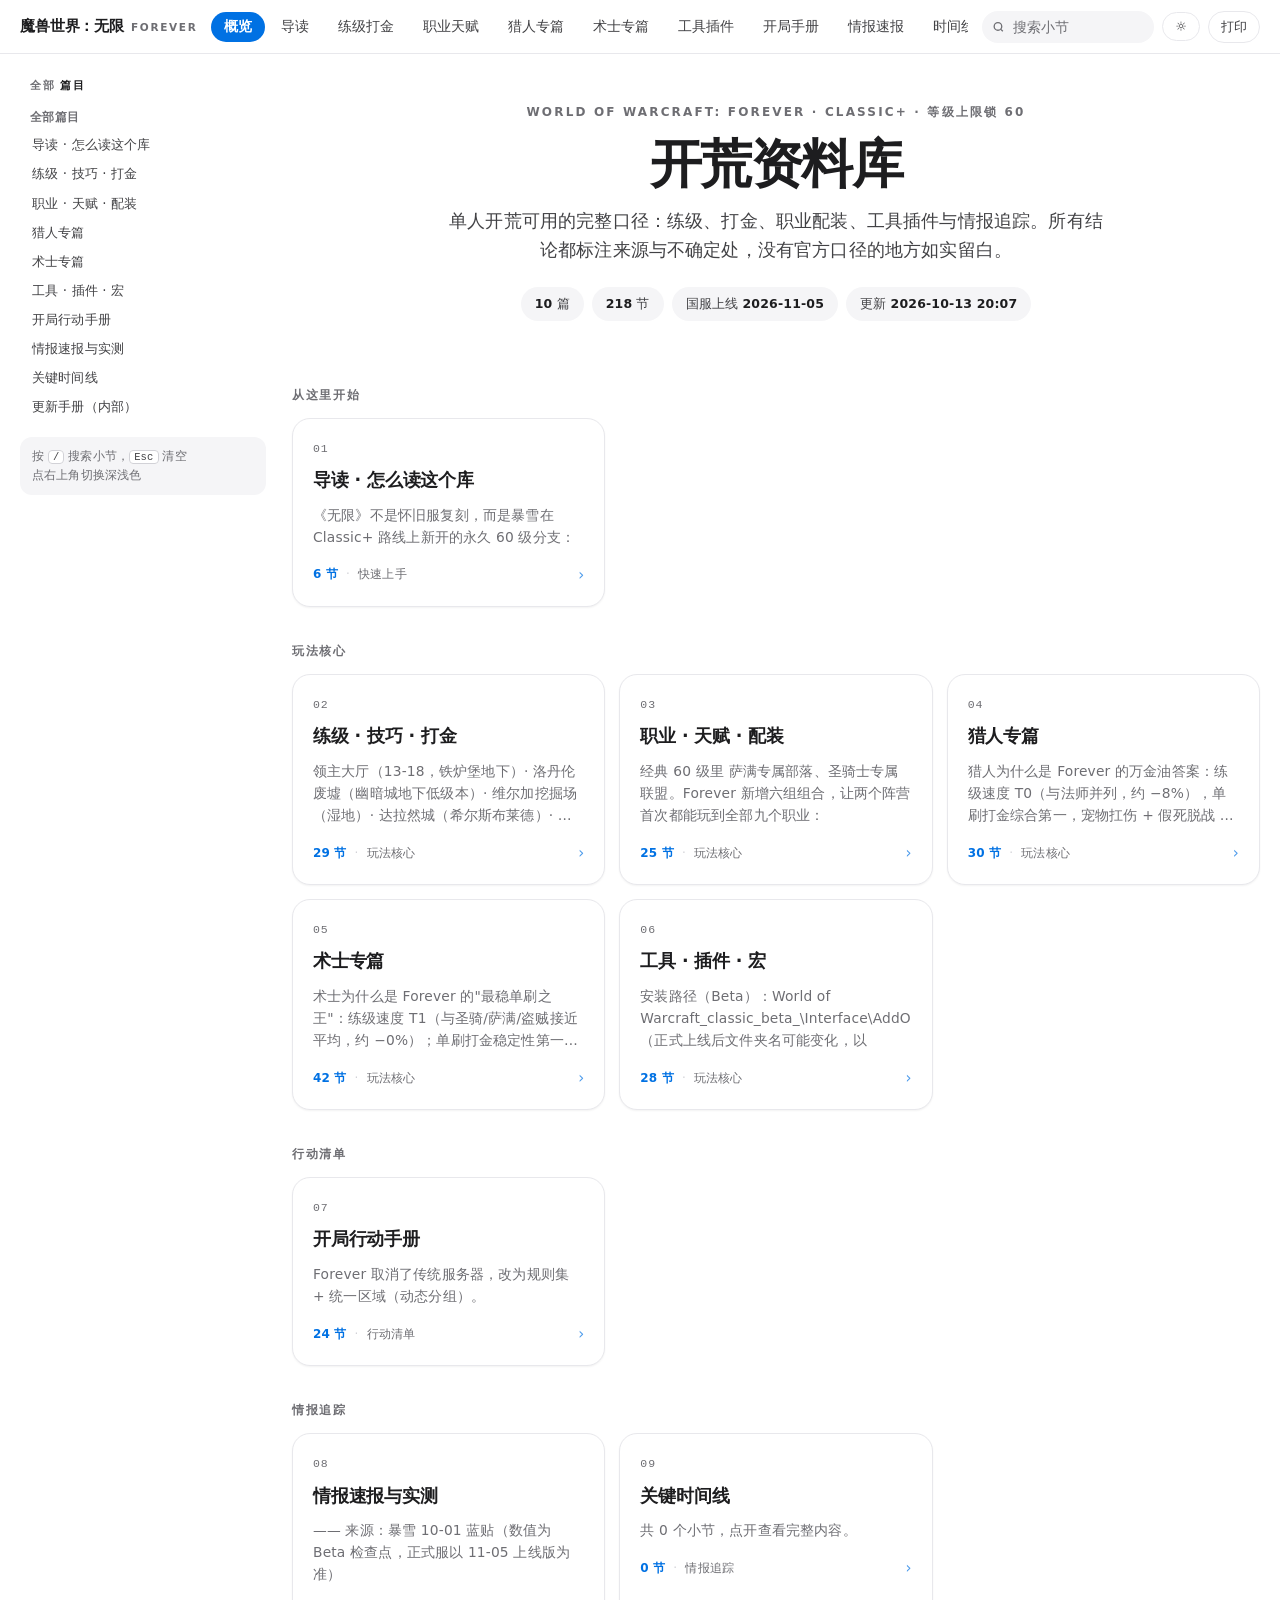
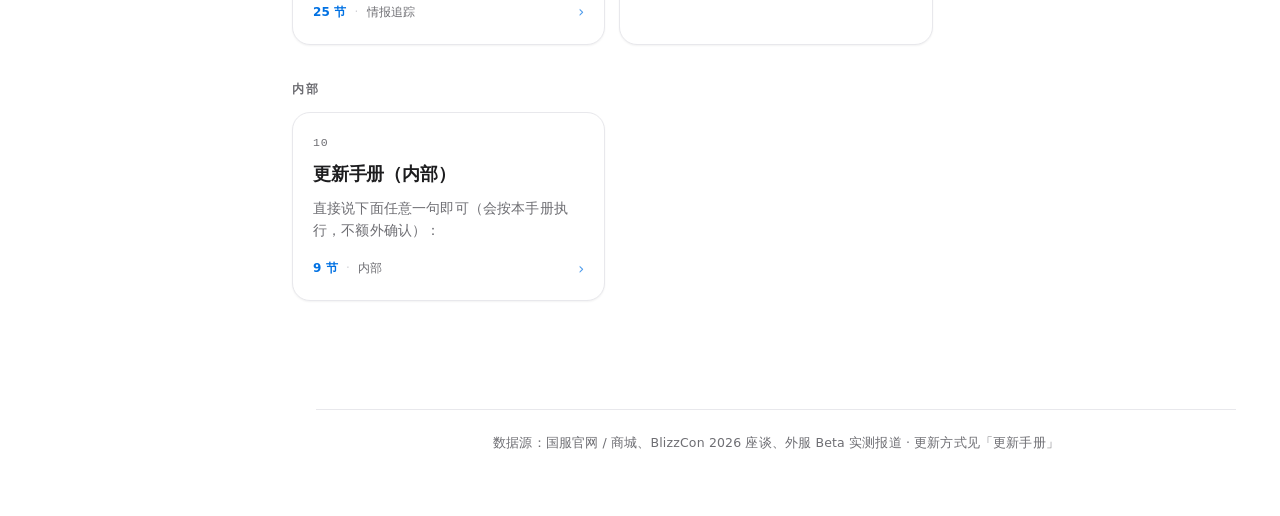
==== commit cc6dd18b: "更新：2026-10-13 20:07 同步最新资料库（自动重建网页 + 全量推送）" ====
--- a/index.html
+++ b/index.html
@@ -395,7 +395,7 @@
     <div class="side-hint">按 <kbd>/</kbd> 搜索小节，<kbd>Esc</kbd> 清空<br>点右上角切换深浅色</div>
   </aside>
   <main>
-    <section class="doc home on" id="home"><div class="hero"><div class="eyebrow">World of Warcraft: Forever &#183; Classic+ &#183; 等级上限锁 60</div><h1>开荒资料库</h1><p class="lede">单人开荒可用的完整口径：练级、打金、职业配装、工具插件与情报追踪。所有结论都标注来源与不确定处，没有官方口径的地方如实留白。</p><div class="facts"><span><b>10</b> 篇</span><span><b>218</b> 节</span><span>国服上线 <b>2026-11-05</b></span><span>更新 <b>2026-10-13 16:37</b></span></div></div><div class="sec-t">从这里开始</div><div class="grid"><div class="card" data-k="README_md" role="button" tabindex="0"><div class="no">01</div><h3>导读 · 怎么读这个库</h3><p>《无限》不是怀旧服复刻，而是暴雪在 Classic+ 路线上新开的永久 60 级分支：</p><div class="meta"><b>6 节</b><i>·</i><span>快速上手</span><span class="arrow">&#8250;</span></div></div></div><div class="sec-t">玩法核心</div><div class="grid"><div class="card" data-k="leveling_and_gold_md" role="button" tabindex="0"><div class="no">02</div><h3>练级 · 技巧 · 打金</h3><p>领主大厅（13-18，铁炉堡地下）· 洛丹伦废墟（幽暗城地下低级本）· 维尔加挖掘场（湿地）· 达拉然城（希尔斯布莱德）· 沉没之城（纳迦/海盗）· 克</p><div class="meta"><b>29 节</b><i>·</i><span>玩法核心</span><span class="arrow">&#8250;</span></div></div><div class="card" data-k="classes_and_gear_md" role="button" tabindex="0"><div class="no">03</div><h3>职业 · 天赋 · 配装</h3><p>经典 60 级里 萨满专属部落、圣骑士专属联盟。Forever 新增六组组合，让两个阵营首次都能玩到全部九个职业：</p><div class="meta"><b>25 节</b><i>·</i><span>玩法核心</span><span class="arrow">&#8250;</span></div></div><div class="card" data-k="hunter_md" role="button" tabindex="0"><div class="no">04</div><h3>猎人专篇</h3><p>猎人为什么是 Forever 的万金油答案：练级速度 T0（与法师并列，约 −8%），单刷打金综合第一，宠物扛伤 + 假死脱战 + 几乎零消耗。最契合 </p><div class="meta"><b>30 节</b><i>·</i><span>玩法核心</span><span class="arrow">&#8250;</span></div></div><div class="card" data-k="warlock_md" role="button" tabindex="0"><div class="no">05</div><h3>术士专篇</h3><p>术士为什么是 Forever 的"最稳单刷之王"：练级速度 T1（与圣骑/萨满/盗贼接近平均，约 −0%）；单刷打金稳定性第一（几乎不会死）；宠物坦 +</p><div class="meta"><b>42 节</b><i>·</i><span>玩法核心</span><span class="arrow">&#8250;</span></div></div><div class="card" data-k="tools_and_ui_md" role="button" tabindex="0"><div class="no">06</div><h3>工具 · 插件 · 宏</h3><p>安装路径（Beta）：World of Warcraft_classic_beta_\Interface\AddOns\（正式上线后文件夹名可能变化，以</p><div class="meta"><b>28 节</b><i>·</i><span>玩法核心</span><span class="arrow">&#8250;</span></div></div></div><div class="sec-t">行动清单</div><div class="grid"><div class="card" data-k="launch_playbook_md" role="button" tabindex="0"><div class="no">07</div><h3>开局行动手册</h3><p>Forever 取消了传统服务器，改为规则集 + 统一区域（动态分组）。</p><div class="meta"><b>24 节</b><i>·</i><span>行动清单</span><span class="arrow">&#8250;</span></div></div></div><div class="sec-t">情报追踪</div><div class="grid"><div class="card" data-k="intel_digest_md" role="button" tabindex="0"><div class="no">08</div><h3>情报速报与实测</h3><p>—— 来源：暴雪 10-01 蓝贴（数值为 Beta 检查点，正式服以 11-05 上线版为准）</p><div class="meta"><b>25 节</b><i>·</i><span>情报追踪</span><span class="arrow">&#8250;</span></div></div><div class="card" data-k="timeline_md" role="button" tabindex="0"><div class="no">09</div><h3>关键时间线</h3><p>共 0 个小节，点开查看完整内容。</p><div class="meta"><b>0 节</b><i>·</i><span>情报追踪</span><span class="arrow">&#8250;</span></div></div></div><div class="sec-t">内部</div><div class="grid"><div class="card" data-k="update_playbook_md" role="button" tabindex="0"><div class="no">10</div><h3>更新手册（内部）</h3><p>直接说下面任意一句即可（会按本手册执行，不额外确认）：</p><div class="meta"><b>9 节</b><i>·</i><span>内部</span><span class="arrow">&#8250;</span></div></div></div></section><section class="doc" id="README_md"><div class="title">导读 · 怎么读这个库</div><div class="sub"><span>快速上手</span><span>6 节</span></div><blockquote>Classic+ 永久分支 · 等级上限锁 60 · 无飞行 · 无等级缩放 · 规则集取代服务器 国服上线 <strong>2026-11-05 约 07:00</strong>（= 2026-11-04 15:00 PST）</blockquote>
+    <section class="doc home on" id="home"><div class="hero"><div class="eyebrow">World of Warcraft: Forever &#183; Classic+ &#183; 等级上限锁 60</div><h1>开荒资料库</h1><p class="lede">单人开荒可用的完整口径：练级、打金、职业配装、工具插件与情报追踪。所有结论都标注来源与不确定处，没有官方口径的地方如实留白。</p><div class="facts"><span><b>10</b> 篇</span><span><b>218</b> 节</span><span>国服上线 <b>2026-11-05</b></span><span>更新 <b>2026-10-13 20:07</b></span></div></div><div class="sec-t">从这里开始</div><div class="grid"><div class="card" data-k="README_md" role="button" tabindex="0"><div class="no">01</div><h3>导读 · 怎么读这个库</h3><p>《无限》不是怀旧服复刻，而是暴雪在 Classic+ 路线上新开的永久 60 级分支：</p><div class="meta"><b>6 节</b><i>·</i><span>快速上手</span><span class="arrow">&#8250;</span></div></div></div><div class="sec-t">玩法核心</div><div class="grid"><div class="card" data-k="leveling_and_gold_md" role="button" tabindex="0"><div class="no">02</div><h3>练级 · 技巧 · 打金</h3><p>领主大厅（13-18，铁炉堡地下）· 洛丹伦废墟（幽暗城地下低级本）· 维尔加挖掘场（湿地）· 达拉然城（希尔斯布莱德）· 沉没之城（纳迦/海盗）· 克</p><div class="meta"><b>29 节</b><i>·</i><span>玩法核心</span><span class="arrow">&#8250;</span></div></div><div class="card" data-k="classes_and_gear_md" role="button" tabindex="0"><div class="no">03</div><h3>职业 · 天赋 · 配装</h3><p>经典 60 级里 萨满专属部落、圣骑士专属联盟。Forever 新增六组组合，让两个阵营首次都能玩到全部九个职业：</p><div class="meta"><b>25 节</b><i>·</i><span>玩法核心</span><span class="arrow">&#8250;</span></div></div><div class="card" data-k="hunter_md" role="button" tabindex="0"><div class="no">04</div><h3>猎人专篇</h3><p>猎人为什么是 Forever 的万金油答案：练级速度 T0（与法师并列，约 −8%），单刷打金综合第一，宠物扛伤 + 假死脱战 + 几乎零消耗。最契合 </p><div class="meta"><b>30 节</b><i>·</i><span>玩法核心</span><span class="arrow">&#8250;</span></div></div><div class="card" data-k="warlock_md" role="button" tabindex="0"><div class="no">05</div><h3>术士专篇</h3><p>术士为什么是 Forever 的"最稳单刷之王"：练级速度 T1（与圣骑/萨满/盗贼接近平均，约 −0%）；单刷打金稳定性第一（几乎不会死）；宠物坦 +</p><div class="meta"><b>42 节</b><i>·</i><span>玩法核心</span><span class="arrow">&#8250;</span></div></div><div class="card" data-k="tools_and_ui_md" role="button" tabindex="0"><div class="no">06</div><h3>工具 · 插件 · 宏</h3><p>安装路径（Beta）：World of Warcraft_classic_beta_\Interface\AddOns\（正式上线后文件夹名可能变化，以</p><div class="meta"><b>28 节</b><i>·</i><span>玩法核心</span><span class="arrow">&#8250;</span></div></div></div><div class="sec-t">行动清单</div><div class="grid"><div class="card" data-k="launch_playbook_md" role="button" tabindex="0"><div class="no">07</div><h3>开局行动手册</h3><p>Forever 取消了传统服务器，改为规则集 + 统一区域（动态分组）。</p><div class="meta"><b>24 节</b><i>·</i><span>行动清单</span><span class="arrow">&#8250;</span></div></div></div><div class="sec-t">情报追踪</div><div class="grid"><div class="card" data-k="intel_digest_md" role="button" tabindex="0"><div class="no">08</div><h3>情报速报与实测</h3><p>—— 来源：暴雪 10-01 蓝贴（数值为 Beta 检查点，正式服以 11-05 上线版为准）</p><div class="meta"><b>25 节</b><i>·</i><span>情报追踪</span><span class="arrow">&#8250;</span></div></div><div class="card" data-k="timeline_md" role="button" tabindex="0"><div class="no">09</div><h3>关键时间线</h3><p>共 0 个小节，点开查看完整内容。</p><div class="meta"><b>0 节</b><i>·</i><span>情报追踪</span><span class="arrow">&#8250;</span></div></div></div><div class="sec-t">内部</div><div class="grid"><div class="card" data-k="update_playbook_md" role="button" tabindex="0"><div class="no">10</div><h3>更新手册（内部）</h3><p>直接说下面任意一句即可（会按本手册执行，不额外确认）：</p><div class="meta"><b>9 节</b><i>·</i><span>内部</span><span class="arrow">&#8250;</span></div></div></div></section><section class="doc" id="README_md"><div class="title">导读 · 怎么读这个库</div><div class="sub"><span>快速上手</span><span>6 节</span></div><blockquote>Classic+ 永久分支 · 等级上限锁 60 · 无飞行 · 无等级缩放 · 规则集取代服务器 国服上线 <strong>2026-11-05 约 07:00</strong>（= 2026-11-04 15:00 PST）</blockquote>
 <hr>
 <h2 id="p1_sec1">一、这到底是什么</h2>
 <p>《无限》不是怀旧服复刻，而是暴雪在 <strong>Classic+</strong> 路线上新开的<strong>永久 60 级分支</strong>：</p>
@@ -1254,13 +1254,14 @@
 <p><strong>先把上一版为什么「不好用」钉死</strong>：猎人印记和毒蛇钉刺没有冷却，塞进一直按的键里会抢 GCD、只上 buff 不打人；更关键的是——<strong>瞄准射击是读条技能、奥术射击是瞬发</strong>，把两者写在同一个 <code>/cast</code> 块里、你又一直按，奥术会在瞄准读条中途插进去、<strong>直接打断瞄准</strong>。结果瞄准永远放不完、DPS 垮掉，体感就是「宏没反应 / 在空转」。</p>
 <p><strong>正确手法（对齐第三章 3.2 循环优先级）</strong>：</p>
 <ol><li>起手：<code>/petattack</code> 宠物开怪 → 上 猎人印记 → 上 毒蛇钉刺。</li><li>常驻：自动射击（开 <code>/startattack</code> 后自动打，是伤害主体，别打断）。</li><li>输出：瞄准射击 CD 好就打 → 奥术射击填充；两者都冷却时自动射击兜底。</li><li>多目标才用多重射击（与奥术共享 CD，单体别用）。</li></ol>
-<p><strong>★ 单键完整版（含印记，起手 + 输出一把梭，已验证不互断）</strong></p>
+<p><strong>★ 单键完整版（含宠物 + 印记，起手 + 输出一把梭，已验证不互断）</strong></p>
 <pre><code>#showtooltip
+/petattack
 /startattack
 /cast [mod:shift] 猎人印记
 /cast [mod:shift] 毒蛇钉刺
 /castsequence reset=combat/target/6 瞄准射击, 奥术射击</code></pre>
-<ul><li><strong>普通按（一直按）</strong>：走 <code>瞄准 → 奥术 → 瞄准 → 奥术</code> 的序列；瞄准是读条，读条中再按会被忽略、不会触发奥术去打断它，读条结束后下一按才放奥术。<strong>自动射击全程不断，DPS 不打折扣。</strong></li><li><strong>Shift + 按（起手 / 补 buff）</strong>：上印记 + 钉刺（连按两下，印记占一个 GCD、钉刺占下一个），不抢输出序列。</li><li><strong>空蓝兜底</strong>：技能都放不出时落到 <code>/startattack</code>，自动射击继续，不卡、不空转。</li></ul>
+<ul><li><strong>普通按（一直按）</strong>：宠物锁定当前目标开咬 → 自动射击常驻 → 走 <code>瞄准 → 奥术 → 瞄准 → 奥术</code> 的序列；瞄准是读条，读条中再按会被忽略、不会触发奥术去打断它，读条结束后下一按才放奥术。<strong>自动射击全程不断，宠物一直咬，DPS 不打折扣。</strong></li><li><strong>切怪自动跟</strong>：每按一下 <code>/petattack</code> 都让宠物锁定你当前目标，你切怪时宠物跟着切，不用额外操作。</li><li><strong>Shift + 按（起手 / 补 buff）</strong>：上印记 + 钉刺（连按两下，印记占一个 GCD、钉刺占下一个），不抢输出序列。</li><li><strong>空蓝兜底</strong>：技能都放不出时落到 <code>/startattack</code>，自动射击继续，不卡、不空转。</li></ul>
 <p><strong>★ 最稳 2 键版（推荐实战，不用记 Shift）</strong></p>
 <p><strong>键 1 · 起手（拉怪按一次）</strong></p>
 <pre><code>#showtooltip
@@ -1269,16 +1270,17 @@
 /cast 毒蛇钉刺</code></pre>
 <p><strong>键 2 · 主输出（一直按）</strong></p>
 <pre><code>#showtooltip
+/petattack
 /startattack
 /castsequence reset=combat/target/6 瞄准射击, 奥术射击</code></pre>
-<ul><li>起手按一下键 1（宠物开怪 + 双 buff），之后只一直按键 2 即可。</li></ul>
+<ul><li>起手按一下键 1（宠物开怪 + 双 buff），之后只一直按键 2 即可；键 2 里的 <code>/petattack</code> 会在你切怪时让宠物自动跟切。</li></ul>
 <p><strong>为什么必须用 <code>castsequence</code>、不能用两个并列 <code>/cast</code></strong>：并列 <code>/cast 瞄准</code>+<code>/cast 奥术</code>，你狂按时奥术（瞬发）会在瞄准读条中途顶上去、把瞄准打掉；<code>castsequence</code> 是「上一步完成才走下一步」，读条中的瞄准不会被它自己触发的下一步打断——这是猎人一键输出能真正循环的唯一写法。</p>
 <p><strong>输出最大化要点</strong></p>
 <ul><li>自动射击是伤害大头，宏绝不偷它的 GCD；印记 / 钉刺只在起手（键 1 / Shift）上一次，长战斗掉了再补一下。</li><li>多重射击与奥术共享 CD，单体用奥术（单发更高）；AoE / 拉 3 只以上才换多重。</li><li>狙击射击（45 码）超远起手 / 拉怪好用，但占 GCD 会打乱节奏，<strong>别塞进输出键</strong>，单独放。</li><li>陷阱战斗中可用（30 秒 CD、冰火独立），拉 3 只以上先落冰霜陷阱再打。</li></ul>
 <p><strong>意外处理</strong></p>
 <ul><li>拉多了 / 宠物倒：<code>/cast 假死</code> 脱战优先。</li><li>宠物死：<code>/castsequence reset=10 喂养宠物</code> + <code>/cast 复活宠物</code>（先喂后复活）。</li></ul>
 <p><strong>三条注意</strong></p>
-<ol><li>宏<strong>不能判断</strong>怪身上有无钉刺 debuff，Shift / 键 1 补钉刺会刷新（轻微费蓝），起手和长战斗偶尔补一次即可。</li><li><strong>10–19 级</strong>（还没瞄准射击）：把序列里的「瞄准射击」去掉即可——<code>/castsequence reset=combat/target/6 奥术射击</code>（或键 2 只留 <code>/cast 奥术射击</code>）。</li><li>一键宏<strong>不能自动连发</strong>（外部连点 / 硬件宏会封号）；「一直循环」= 你持续按这个键，自动射击自动补伤害、瞄准 / 奥术在 CD 好时自动补上。</li></ol>
+<ol><li>宏<strong>不能判断</strong>怪身上有无钉刺 debuff，Shift / 键 1 补钉刺会刷新（轻微费蓝），起手和长战斗偶尔补一次即可。</li><li><strong>10–19 级</strong>（还没瞄准射击）：把序列里的「瞄准射击」去掉即可——<code>/castsequence reset=combat/target/6 奥术射击</code>（或键 2 只留 <code>/cast 奥术射击</code>）。</li><li>一键宏<strong>不能自动连发</strong>（外部连点 / 硬件宏会封号）；「一直循环」= 你持续按这个键，自动射击自动补伤害、瞄准 / 奥术在 CD 好时自动补上。</li><li><strong>宠物相关</strong>：<code>/petattack</code> 是无冷却指令、不吃 GCD，写进一直按的键里安全；切怪时宠物自动跟切。但用 <code>/cast 假死</code> 脱战后宠物会召回——<strong>这时别立刻按输出键</strong>，否则 <code>/petattack</code> 又把宠物送回去；等你想重新开打再按即可。</li></ol>
 <p><strong>三条红线（会封号）</strong>：<strong>外部连点软件 / 硬件宏替你连续按键</strong>（属自动化）；<strong>读内存的第三方工具</strong>；<strong>Hekili 式"下一个技能"提示插件</strong>（Forever 采用现代 API + 秘密值机制，做不出来，WeakAuras 也<strong>仅限自身</strong>）。官方替代路径是<strong>内置的冷却管理器、伤害统计与挥砍计时器</strong>。</p>
 <hr>
 <h2 id="p4_sec29">九、待验证清单（上线后第一周自己补）</h2>
